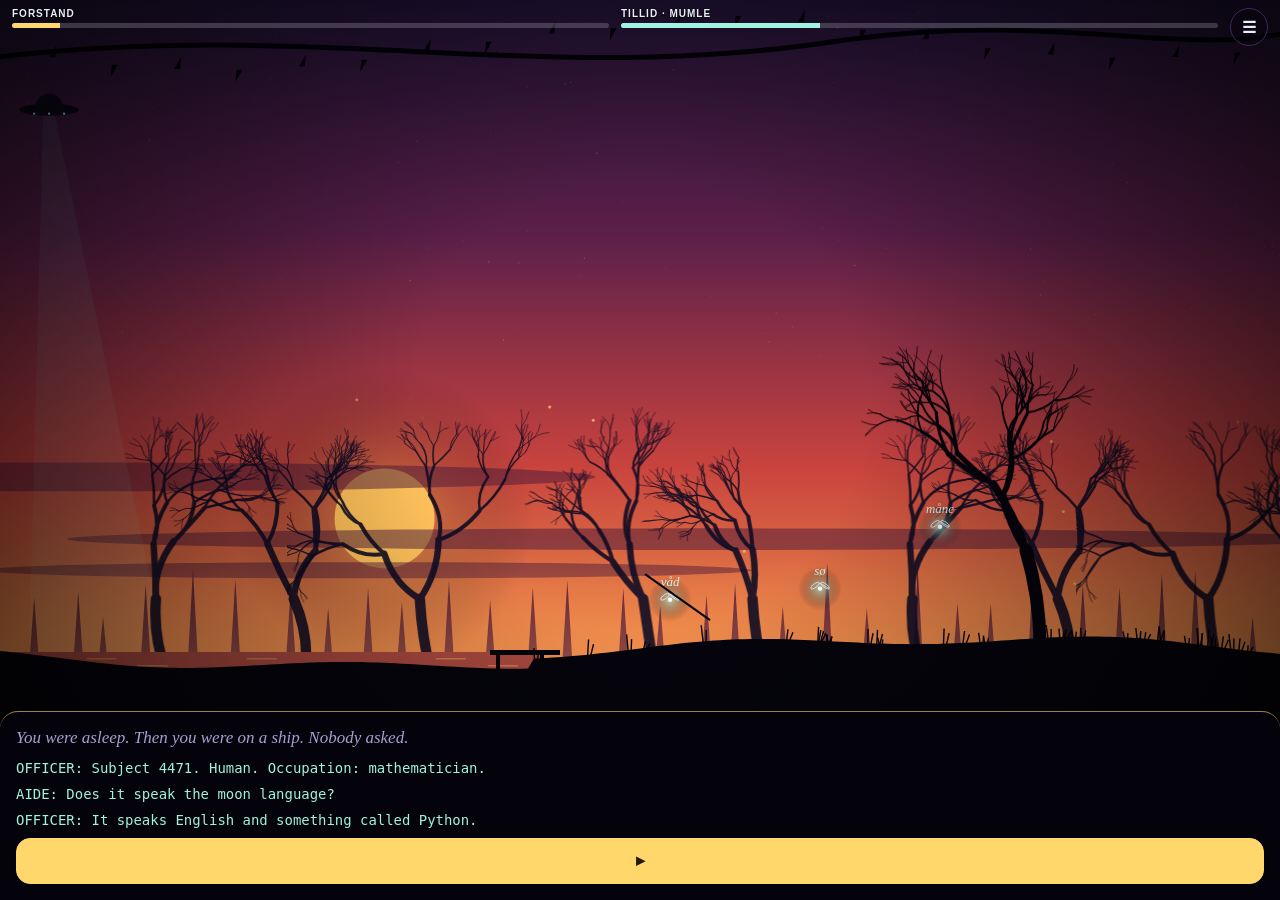
==== index.html @ 4ec9085d "Translations for every Danish word, accent-proof input, distinct music per place and mood, drier tho" ====
<!doctype html>
<html lang="en">
<head>
<meta charset="utf-8">
<meta name="viewport" content="width=device-width,initial-scale=1,viewport-fit=cover,user-scalable=no">
<meta name="theme-color" content="#05040c">
<link rel="manifest" href="manifest.webmanifest">
<link rel="icon" href="icon.svg">
<title>Dumpet på Måne Syv</title>
<style>
:root{color-scheme:dark;--ink:#e9edf8;--dim:#a79fd0;--gold:#ffd76a;--teal:#9ff3e0;--red:#ff8a8a;--black:#05040c;--panel:rgba(5,4,12,.92);--line:#3a2a5e}
*{box-sizing:border-box;-webkit-tap-highlight-color:transparent}
html,body{height:100%;margin:0;overflow:hidden;background:var(--black);color:var(--ink);font-family:Georgia,"Times New Roman",serif;font-size:17px;line-height:1.4;overscroll-behavior:none;user-select:none;-webkit-user-select:none}
canvas{position:fixed;inset:0;width:100%;height:100%;display:block;touch-action:none}
#hud{position:fixed;top:calc(8px + env(safe-area-inset-top,0px));left:12px;right:12px;display:flex;gap:12px;align-items:flex-start;font:700 10px Verdana,sans-serif;letter-spacing:.1em;text-shadow:0 1px 3px #000}
#hud>div{flex:1}#hud .bar{height:5px;background:rgba(233,237,248,.2);border-radius:3px;margin-top:4px;overflow:hidden}#hud .bar i{display:block;height:100%;transition:width .5s}
#menu{flex:none;width:38px;height:38px;min-height:0;padding:0;text-align:center;border-radius:50%;font-size:16px;background:rgba(5,4,12,.4)}
#pad{position:fixed;left:0;right:0;bottom:calc(14px + env(safe-area-inset-bottom,0px));display:flex;justify-content:space-between;padding:0 14px;pointer-events:none}
#pad button{pointer-events:auto;width:64px;height:64px;border-radius:50%;border:1.5px solid rgba(233,237,248,.3);background:rgba(5,4,12,.35);font-size:22px;text-align:center;padding:0;min-height:0}
#pad div{display:flex;gap:10px}
#act small{color:#5a4a12;text-align:center}#act{text-align:center;position:fixed;left:50%;transform:translateX(-50%);bottom:calc(96px + env(safe-area-inset-bottom,0px));background:var(--gold);color:#221a05;border:0;border-radius:22px;padding:10px 18px;font-weight:700;min-height:0;white-space:nowrap}
#mapb{position:fixed;left:50%;transform:translateX(-50%);bottom:calc(28px + env(safe-area-inset-bottom,0px));border-radius:22px;padding:8px 20px;min-height:0;background:rgba(5,4,12,.5)}
#app{position:fixed;left:0;right:0;bottom:0;max-height:62%;overflow-y:auto;background:var(--panel);border-top:1px solid rgba(255,215,106,.6);border-radius:18px 18px 0 0;padding:14px 16px calc(16px + env(safe-area-inset-bottom,0px));display:flex;flex-direction:column;gap:10px}
#app.full{max-height:100%;top:0;border-radius:0;border:0;padding-top:calc(58px + env(safe-area-inset-top,0px))}
#app>*,#mp>*{flex-shrink:0}
#mp{position:fixed;inset:0;z-index:6;overflow-y:auto;background:rgba(5,4,12,.97);padding:calc(56px + env(safe-area-inset-top,0px)) 16px calc(16px + env(safe-area-inset-bottom,0px));display:flex;flex-direction:column;gap:10px}
#hud{z-index:7}
h1{font-size:2rem;line-height:1.05;margin:0;color:var(--gold);font-weight:400}
h2{font-size:1.3rem;margin:0;font-weight:400;color:var(--gold)}
p{margin:0}
.lab{font:700 .66rem Verdana,sans-serif;letter-spacing:.14em;text-transform:uppercase;color:var(--dim)}
.dim{color:var(--dim);font-size:.86rem}
.nar{color:var(--dim);font-style:italic}
.you{font-style:italic}.you:before{content:"You think: ";color:var(--dim)}
.ali{font:.82rem ui-monospace,Menlo,monospace;color:var(--teal)}
.dk{font-size:1.25rem}.dk b{font-weight:400;color:var(--gold);font-size:.74rem;letter-spacing:.12em;text-transform:uppercase;display:block}
.mine{font-size:1.15rem;color:var(--teal)}.mine b{font-weight:400;color:var(--dim);font-size:.74rem;letter-spacing:.12em;text-transform:uppercase;display:block}
.w{border-bottom:1px dotted var(--dim)}
.fg{color:#8f95c4;border-bottom:1px dotted #8f95c4}
.ordb{min-height:0;padding:6px 10px;font-size:.8rem;color:var(--dim)}.ordl{font-size:.95rem;line-height:1.7;border:1px solid var(--line);border-radius:12px;padding:8px 12px}.ordl i{color:var(--dim);font-size:.85rem}
.row{display:flex;gap:8px;flex-wrap:wrap}.row>*{flex:1}
.opts{display:flex;flex-direction:column;gap:8px}
button{font:inherit;color:var(--ink);background:rgba(58,42,94,.45);border:1px solid var(--line);border-radius:14px;padding:10px 14px;min-height:46px;text-align:left;touch-action:manipulation}
button small{display:block;color:var(--dim);font:.76rem Verdana,sans-serif}
button.go{background:var(--gold);color:#221a05;border-color:var(--gold);font-weight:700;text-align:center}
button.ghost{background:transparent;text-align:center}
button.mini{min-height:0;padding:1px 8px;font-size:.75rem;border-radius:8px;display:inline;vertical-align:middle}
button:disabled{opacity:.4}
.chips{display:flex;flex-wrap:wrap;gap:6px;min-height:44px}
.chip{min-height:40px;padding:6px 12px;border-radius:20px;border-color:rgba(159,243,224,.5);background:rgba(159,243,224,.08);text-align:center}
.chip.new{border-color:var(--gold);box-shadow:0 0 10px rgba(255,215,106,.5)}
.slot{border:1px dashed var(--line);border-radius:14px;padding:6px;background:rgba(0,0,0,.3)}
.meter{height:10px;background:#1a1238;border-radius:5px;overflow:hidden}.meter i{display:block;height:100%;background:var(--gold)}
input[type=range]{width:100%;accent-color:#ffd76a}
input[type=text]{font:inherit;color:var(--ink);background:#120e26;border:1px solid var(--line);border-radius:12px;padding:10px;width:100%;user-select:text;-webkit-user-select:text}
#tip{position:fixed;left:50%;transform:translateX(-50%);top:calc(58px + env(safe-area-inset-top,0px));max-width:88%;padding:8px 16px;border-radius:20px;background:var(--gold);color:#221a05;font-weight:700;text-align:center;z-index:9}
.fb{border:1px solid var(--gold);border-radius:12px;padding:8px 12px;background:rgba(255,215,106,.1)}.fb b,.fb span[lang]{color:var(--gold);font-weight:400;font-size:1.15rem}
.pop{animation:pop .3s}@keyframes pop{from{opacity:.1;transform:translateY(8px)}to{opacity:1;transform:none}}
@media (prefers-reduced-motion:reduce){.pop{animation:none}}
[hidden]{display:none!important}
</style>
</head>
<body>
<canvas id="cv"></canvas>
<div id="hud"><div>FORSTAND<div class="bar"><i id="fo" style="background:var(--gold)"></i></div></div><div id="tl">TILLID<div class="bar"><i id="ti" style="background:var(--teal)"></i></div></div><button id="menu" aria-label="menu">☰</button></div>
<div id="pad"><div><button id="bl" aria-label="walk left">◀</button><button id="br" aria-label="walk right">▶</button></div><button id="bj" aria-label="jump">▲</button></div>
<button id="act" hidden></button><button id="mapb" hidden>Kort · map</button>
<div id="app" hidden></div>
<div id="mp" hidden></div>
<div id="tip" hidden></div>
<script>
"use strict";
/* ============================================================
   DUMPET PÅ MÅNE SYV — a dark fairy-tale side-scroller for
   learning Danish. Original story, characters, art and sound.
   Sections: words · state · sound · world art · talking · story.
   ============================================================ */

// ---------- WORDS: every Danish word used, with its meaning ----------
const GLOSS={"ad":"ad gangen = at a time","ad gangen":"at a time","af":"of","aften":"evening","aldrig":"never","alene":"alone","alle":"everyone / all","allerede":"already","almindelige":"common, usual","alt":"everything","altid":"always","an":"kommer an på = depends on","arbejde":"work","arbejdede":"worked","at":"to / that","bag":"behind","bageriet":"the bakery","bare":"just","barn":"child","bedre":"better","betaler":"pay","blev":"became / stayed","bliv":"stay!","blive":"become / stay","bliver":"get / become","bo":"live","boede":"lived","bogen":"the book","bor":"live(s)","brev":"letter","bro":"bridge","brobygger":"bridge-builder","brobyggeren":"the bridge-builder","brobyggerens":"the bridge-builder's","broen":"the bridge","brug":"use","brød":"bread","brødet":"the bread","butikken":"the shop","by":"town","byen":"the town","byggede":"built","bygger":"build","da":"when (one moment in the past)","dag":"day","dage":"days","dame":"lady","dammen":"the pond","dansk":"Danish","de":"they / the","dem":"them","den":"it / the / this one","dengang":"back then","der":"there / who, that","dér":"there","dertil":"(to) there","desværre":"unfortunately","det":"it / that","dig":"you (object)","din":"your / yours","dine":"your (several things)","dit":"your","du":"you","dum":"stupid","dumpet":"dumped","døren":"the door","døv":"deaf","dårligt":"badly","efter":"after / for (hør efter = listen carefully)","egen":"own","ej":"not (du gjorde ej = no you didn't)","ekkobrønden":"the echo well","eller":"or","elsker":"love(s)","en":"a / one","én":"one","én gang":"once","en hel sætning":"a whole sentence","end":"than","endnu":"yet / still (endnu en = yet another)","er":"am / are / is","et":"a / one","ét":"one","et par":"a couple of","et års tid":"about a year","falder":"fall","faldt":"fell","familie":"family","fang":"catch!","fejl":"mistake","fejlen":"the mistake","fem":"five","fik":"got","find":"find!","finde":"find","fire":"four","fisker":"fisherman","flere":"more","flyt":"move!","flytte":"move","flyttede":"moved","flyve":"fly","flyver":"fly / are flying","for":"for / too (for langsomt = too slow · for … siden = … ago)","for at":"in order to","for det meste":"mostly","for længe siden":"a long time ago","forbi":"past","fordi":"because","forgårs":"i forgårs = the day before yesterday","forkert":"wrong","forstand":"wits","forstår":"understand","fortid":"past","fra":"from","fremmed":"stranger","fremmedaften":"strangers' evening","fremmede":"strangers / the stranger","fremmedtælleren":"the stranger-counter","fremtid":"future","friske":"fresh","fru":"Mrs","frø":"frog","frøer":"frogs","frøerne":"the frogs","fuldmægtig":"head clerk","fyrre":"forty","færdig":"finished","færdigt":"finished","født":"born","før":"before","først":"first","første":"first","får":"get","gammel":"old","gammelt":"stale / old","gang":"time (én gang = once)","gange":"times (nogle gange = sometimes)","gangen":"ad gangen = at a time","gav":"gave","gav ingen mening":"made no sense","gerne":"gladly (vil gerne = would like to)","gik":"went / walked (gik i stå = stopped)","gik i stå":"stopped (of a clock)","gjorde":"did","glad":"happy (glad for at … = happy to …)","glad for at":"happy to","glade":"happy","god":"good","godaften":"good evening","gode":"good","godnat":"good night","godt":"good / well","godt nok":"good enough","grammatik":"grammar","grummes":"Grumme's","grund":"reason (på grund af = because of)","grøn":"green","gør":"do","gå":"go!","gå væk":"go away","gået":"gone","går":"walk(s) / go(es)","ha":"ha","halvandet":"one and a half","ham":"him","han":"he","hans":"his","har":"have / has","har ikke lyst til":"don't feel like","hatten":"the hat","have":"have","hedder":"am called / is called","hej":"hi","hel":"whole","hele":"whole","hele livet":"my whole life","hele tiden":"all the time","helt":"completely","hen":"over (to)","hende":"her","hente":"fetch","hentet":"fetched / collected","her":"here","herre":"gentleman","hertil":"(to) here","hils":"say hello!","himlen":"the sky","hjem":"home","hjælp":"help","hjælper":"helps","hm":"hm","hos":"with / at (someone's home)","hov":"hey!","hovedsætning":"main clause","hr":"Mr","hun":"she","hurtigere":"faster","hus":"house","hvad":"what","hvad mere":"what else","hvem":"who","hver":"every","hvis":"if","hvor":"where (hvor længe = how long)","hvor længe":"how long","hvorfor":"why","hvornår":"when","høj":"high","hør":"listen!","hør efter":"listen carefully","hør godt efter":"listen very carefully","høre":"hear","hørt":"heard","hørte":"heard","i":"in (i to uger = for two weeks)","i dag":"today","i forgårs":"the day before yesterday","i går":"yesterday","i stykker":"broken","i tirsdags":"last Tuesday","ifølge":"according to","igen":"again","ikke":"not","ikke endnu":"not yet","ikke rigtigt":"not really","ind":"in","ingen":"nobody","ja":"yes","jeg":"I","jeres":"your (you people's)","jo":"after all","job":"job","jorden":"Earth","kaffe":"coffee","kage":"cake","kan":"can","kaptajn":"Captain","kender":"know (a person or place)","kloge":"de kloge = the clever ones","klokke":"bell","klokker":"bells","klokkerne":"the bells","kok":"cook","kokken":"the cook","kold":"cold","kom":"came / come!","kommer":"come(s)","kommer an på":"depends on","kommet":"come (er kommet = has come)","kontrakt":"contract","kontrakten":"the contract","kort":"short / map","kra":"caw","kroen":"the inn","krovært":"innkeeper","kun":"only","kunne":"could / be able to","kvists":"(Mrs) Kvist's","kvæk":"ribbit","kvækker":"croak","kæreste":"girlfriend / boyfriend","købe":"buy","landede":"landed","langsomt":"slowly","lave":"make","lavede":"did","laver":"do / are doing","ledig":"vacant","ledsætning":"subordinate clause","let":"easy","lidt":"a little","lige":"just / right","lille":"little","livet":"life","lukker":"close","lygte":"lantern","lygtemændene":"the will-o'-the-wisps","lygten":"the lantern","lygterne":"the lanterns","lys":"light","lyst":"har lyst til = feel like","lyt":"listen!","lyver":"lie(s), not telling the truth","læg":"put!","længde":"length","længe":"long, a long time","lære":"learn","lærling":"apprentice","lærlingen":"the apprentice","læs":"read!","læse":"read","løgn":"lie","mad":"food","maden":"the food","magi":"magic","man":"one, you (people in general)","mand":"man / husband","mange":"many","mangler":"lack, am missing","marked":"market","matematiker":"mathematician","med":"with / by","meget":"very / a lot","men":"but","mener":"mean","mening":"sense, meaning","mere":"more","mest":"most","meste":"for det meste = mostly","midt":"in the middle","midt om natten":"in the middle of the night","mig":"me","min":"my","mine":"my (several things)","mit":"my","mod":"toward","mor":"mother","mose":"bog","mosen":"the bog","mumle":"Mumle","musik":"music","mødte":"met","mørk":"dark","mørket":"the dark","mørkt":"dark","måne":"moon","måned":"month","måneder":"months","måneds":"month's","nabobordet":"the next table","naboen":"the neighbour","nat":"night","natmarkedet":"the night market","natten":"the night","navn":"name","ned":"down","nej":"no","nogen":"someone / anyone","noget":"something / anything","nogle":"some","nogle gange":"sometimes","nok":"enough / probably","notesbog":"notebook","nu":"now","nul":"zero","nummer":"number","ny":"new","nye":"new","nyeste":"newest","næste":"next","næsten":"almost","nå":"oh!","når":"when (still to come, or every time)","og":"and","også":"also","okay":"okay","om":"in / at / about (om en måned = in a month)","om en måneds tid":"in about a month","om et års tid":"in about a year","om natten":"at night","op":"up","opslaget":"the notice","ord":"word(s)","ordbog":"dictionary","ordene":"the words","ordstilling":"word order","ordstillingen":"the word order","os":"us","over":"over, across","overtager":"takes over","par":"pair (et par = a couple of)","paragraf":"paragraph (of the rules)","pas":"pas på = watch out","pas på":"watch out","passer":"fit, add up","perfekt":"perfect","personen":"the person","plan":"plan","porten":"the gate","problemet":"the problem","prøv":"try!","prøve":"test / try","pænere":"nicer","pænt":"nicely","på":"on / at","på grund af":"because of","regn":"rain","regner":"rains","rejser":"travel(s), leave(s)","rigtige":"right","rigtigt":"right / really","ring":"ring!","ringer":"phone(s) / ring(s)","rubrik":"box (on a form)","rumskib":"spaceship","rumskibet":"the spaceship","rumvæsnerne":"the aliens","rækkefølge":"order","rådhuset":"the town hall","sagde":"said","sagt":"said","sammen":"together","savner":"miss","se":"look / see","selv":"yourself / even","selvfølgelig":"of course","seng":"bed","sengen":"the bed","sengene":"the beds","ser":"look / see (ser … ud = look, seem)","sidder":"sit / are stuck","siden":"ago (for tre år siden = three years ago)","sidst":"last","sidste":"last","sig":"say!","sige":"say","siger":"say(s)","sild":"herring","silds":"(Mrs) Sild's","sin":"his own","sit":"his own","skal":"must / shall / am going to","skete":"happened","skibet":"the ship","skinner":"shines","skov":"forest","skoven":"the forest","skranke":"counter","skriv":"write!","skrive":"write","skriver":"write","skål":"bowl / a toast","skålene":"the bowls","skåler":"toast, raise a glass","sladder":"gossip","smed":"threw","smider":"throw","små":"small","sol":"sun","solen":"the sun","som":"as / like","sov":"sleep! / slept","sov godt":"sleep well","sove":"sleep","sover":"sleep(s)","spansk":"Spanish","spille":"play","spillemanden":"the fiddler","spis":"eat!","spise":"eat","spiser":"eat(s)","spurgt":"asked","spørg":"ask!","spørge":"ask","spørger":"ask(s)","spørgsmål":"question(s)","stadig":"still","stakkels":"poor (you)","stempelbordet":"the stamp table","stemple":"stamp","stemplerne":"the stamps","sten":"stone(s)","stiller":"ask (stiller spørgsmål = asks questions)","stillingen":"the post / job","stop":"stop!","studere":"study","studerede":"studied","stykker":"pieces (gået i stykker = broken)","støvler":"boots","stå":"stand","står":"stands / it says, in writing","står op":"rises, gets up","subjekt":"subject","sukker":"sighs","sult":"hunger","sulten":"hungry","suppe":"soup","suppen":"the soup","sur":"grumpy","svar":"answer(s)","svare":"answer","svarede":"answered","svarene":"the answers","svarer":"answer","svaret":"answered","svær":"hard","syv":"seven","sælger":"sell","sæt":"sit! / put!","sætning":"sentence","sætningerne":"the sentences","sø":"lake","sød":"sweet","søen":"the lake","søster":"sister","så":"so / then / saw","tager":"take","tak":"thanks / please","tal":"number","tale":"speak","taler":"speak(s)","tallene":"the numbers","ti":"ten","tid":"time","tiden":"the time","tidspunkt":"point in time","tik":"tick","til":"to / for (én til = one more)","til sidst":"finally","tilbage":"back","tillykke":"congratulations","time":"hour","ting":"thing(s)","tirsdags":"i tirsdags = last Tuesday","tit":"often","to":"two","tog":"took","tom":"empty","torvet":"the square","tre":"three","tredive":"thirty","trold":"troll","trolden":"the troll","tror":"think, believe","træt":"tired","tæl":"count!","tælle":"count","tæller":"counter (person who counts)","tælleren":"the counter","tæt":"close","tørt":"dry","tåge":"fog","tågeby":"Fog Town","tågen":"the fog","ud":"out (ser … ud = look, seem)","uden":"without","udenfor":"outside","udlandet":"abroad","udløber":"runs out","uge":"week","uger":"weeks","uha":"yikes","underskriften":"the signature","ung":"young","uret":"the clock","urmageren":"the clockmaker","urmagerens":"the clockmaker's","urværket":"the clockwork","vagt":"guard","vagten":"the guard","var":"was","varm":"warm","varmere":"warmer","varmt":"warm","vaskede":"washed","vaskede op":"washed up","ved":"know(s) / by, near","ved ikke":"don't know","vej":"way","vejen":"the way","vejret":"the weather","vel":"right?","velbekomme":"enjoy your meal","velkommen":"welcome","ven":"friend","venner":"friends","vent":"wait!","vente":"wait","ventet":"waited","verbet":"the verb","verbum":"verb","vi":"we","vide":"know","vigtigt":"important","vil":"want (to) / will","vil gerne":"would like to","ville":"wanted (to)","virkelig":"really","væk":"away / gone","være":"be","været":"been","værsgo":"here you go","værste":"worst","våd":"wet","våde":"wet","øl":"beer","åh":"oh","år":"year(s)","års":"year's"};
const BASE="i og er du jeg min ja nej hej tak okay en et det ha kra mumle tågeby stop".split(" ");   // survival words you arrive with
const START=["hej","ja","nej","tak","jeg","du","er","okay"];
// word-lights: [x, height above ground, word]
const FAIRY=[[610,40,"våd"],[760,48,"sø"],[880,112,"måne"],[1250,118,"rumskib"],[1960,44,"mørk"],[2230,110,"lygte"],[2560,46,"skov"],[2880,46,"fremmed"],[2950,84,"hvorfor"],[3030,120,"hertil"],[3900,46,"grund"],[4100,112,"bro"],[4200,48,"trold"],[5450,46,"mose"],[5600,112,"tåge"],[5760,46,"vej"],[6300,48,"sove"],[7150,46,"marked"],[7230,112,"købe"],[7300,46,"brød"],[7360,110,"spise"],[7700,46,"se"],[8200,46,"seng"],[8300,112,"træt"],[9000,46,"sol"],[9160,46,"frø"]];
const NAMES={m:"Mumle",r:"Ravnen",t:"Trolden",l:"Lygten",k:"Mosekonen",b:"Bagerkonen",y:"Lygtemanden",i:"Kromutter",f:"Frøen",g:"Grumme",c:"Barnet"};
const VOICE={m:[1,1.05],r:[1.08,1.15],t:[.8,.6],l:[1,1],k:[.88,.9],b:[1,1.05],y:[.85,.8],i:[.97,1],f:[1.05,.85],g:[.9,.7],c:[1.05,1.25]};   // [speed, pitch] relative to the player's voice settings

// ---------- STATE ----------
const $=s=>document.querySelector(s),app=$("#app"),tip=$("#tip"),cv=$("#cv"),ctx=cv.getContext("2d");
let S={v:1,beat:0,top:0,px:540,name:"",chips:START.slice(),got:[],peek:[],used:{},fors:8,til:{m:10,r:0,t:0},lit:0,stones:0,landed:0,done:0,sound:1,tilt:0,pro:"hun",vp:.42,vr:.82,vn:"",vset:2};
try{const o=JSON.parse(localStorage.getItem("dumpet-f1")||"null");if(o&&o.v===1)S=Object.assign(S,o)}catch(e){}
if(S.vset!==2){S.vp=.42;S.vr=.82;S.vset=2}
S.til=Object.assign({m:10,r:0,t:0,k:0,b:0,y:0,i:0,f:0,g:0,c:0},S.til);
const save=()=>{try{S.px=Math.round(W.px);localStorage.setItem("dumpet-f1",JSON.stringify(S))}catch(e){}};
const esc=s=>String(s).replace(/[&<>"]/g,c=>({"&":"&amp;","<":"&lt;",">":"&gt;",'"':"&quot;"}[c]));
const DIG={"1":"en","2":"to","3":"tre","4":"fire","5":"fem","7":"syv","10":"ti","30":"tredive","40":"fyrre"};
const unacc=s=>s.replace(/[éèê]/g,"e").replace(/[áà]/g,"a").replace(/[óò]/g,"o");
// what you said, made comparable: no capitals, no punctuation, no accents (én = en), digits as words
const norm=s=>unacc(s.toLowerCase()).replace(/\d+/g,d=>DIG[d]||d).replace(/[.,!?;:"'’…()–-]/g," ").replace(/\s+/g," ").trim();
const gkey=l=>GLOSS[l]?l:GLOSS[unacc(l)]?unacc(l):"";
const knows=w=>BASE.includes(w)||S.chips.includes(w)||S.peek.includes(w)||w===S.name.toLowerCase()||(unacc(w)!==w&&knows(unacc(w)))||(w.includes(" ")&&w.split(" ").every(knows));
// Danish as you perceive it: words you haven't met are dimmed. Tap any word, or any fixed phrase, for its meaning.
const PHR=Object.keys(GLOSS).filter(k=>k.includes(" ")).sort((a,b)=>b.length-a.length);
const FOGRE=new RegExp("(?<![\\p{L}&])(?:"+PHR.map(p=>p.replace(/ /g,"\\s+")).join("|")+")(?![\\p{L}])|[\\p{L}]+","giu");
const fog=s=>esc(s).replace(FOGRE,x=>{const k=gkey(x.toLowerCase().replace(/\s+/g," "));return k?`<span class="${knows(k)?"w":"fg"}" data-w="${k}">${x}</span>`:x});
let tipT;const toast=(t,ms)=>{tip.textContent=t;tip.hidden=false;clearTimeout(tipT);tipT=setTimeout(()=>tip.hidden=true,ms||2600)};
document.addEventListener("click",e=>{audioStart();const nn=e.target.closest("[data-n]");if(nn)return toast(NAMES[nn.dataset.n]+" = "+NEN[nn.dataset.n],3200);const w=e.target.closest("[data-w]");if(w){const k=w.dataset.w;toast((k.includes(" ")?k:w.textContent)+" = "+GLOSS[k],3400);if(w.classList.contains("fg")){w.className="w";if(!S.peek.includes(k))S.peek.push(k)}return}const s=e.target.closest("[data-say]");if(s)speak(s.dataset.say,s.dataset.who)});
const daVoices=()=>{try{return speechSynthesis.getVoices().filter(x=>/^da/i.test(x.lang))}catch(e){return []}};
function speak(t,who){try{const v=VOICE[who]||[1,1],u=new SpeechSynthesisUtterance(t);u.lang="da-DK";u.rate=Math.max(.5,Math.min(1.6,S.vr*v[0]));u.pitch=Math.max(.1,Math.min(2,S.vp*v[1]));const vs=daVoices(),dv=vs.find(x=>x.name===S.vn)||vs.find(x=>/(^|[^e])male|jeppe|magnus|mand/i.test(x.name))||vs[0];if(dv)u.voice=dv;speechSynthesis.cancel();speechSynthesis.speak(u)}catch(e){}}
try{speechSynthesis.getVoices()}catch(e){}
function hear(){return new Promise(res=>{const SR=window.SpeechRecognition||window.webkitSpeechRecognition;if(!SR)return res(null);let done=false;const fin=v=>{if(!done){done=true;res(v)}};
 try{const r=new SR();r.lang="da-DK";r.maxAlternatives=4;r.onresult=e=>fin([...e.results[0]].map(a=>a.transcript));r.onerror=e=>fin(e.error==="no-speech"?[]:null);r.onend=()=>fin([]);r.start();setTimeout(()=>{try{r.stop()}catch(e){}},9000)}catch(e){fin(null)}})}
function ui(h,full){app.hidden=false;app.classList.toggle("full",!!full);app.innerHTML=h;app.scrollTop=0;$("#pad").hidden=true;
 // any Danish that sits on a button (so can't be tapped for its meaning) gets a word list underneath
 if(app.querySelector(".chip,button[lang=da],#tray")){app.insertAdjacentHTML("beforeend",`<button class="ghost ordb" id="ordb">Ord · what do these words mean?</button><p class="ordl" id="ordl" hidden></p>`);
  $("#ordb").onclick=()=>{const l=$("#ordl");if(!l.hidden){l.hidden=true;return}const seen=new Set(),out=[];app.querySelectorAll(".chip,button[lang=da]").forEach(e=>{const d=document.createElement("div");d.innerHTML=fog((e.firstChild&&e.firstChild.nodeType===3?e.firstChild.textContent:e.textContent)||"");d.querySelectorAll("[data-w]").forEach(x=>{const k=x.dataset.w;if(!seen.has(k)){seen.add(k);out.push(`<span data-w="${k}" class="w">${esc(k)}</span> <i>${esc(GLOSS[k])}</i>`)}})});l.innerHTML=out.join("<br>")||"No Danish words here.";l.hidden=false;l.scrollIntoView({block:"nearest"})}}}
function closeSheet(){app.hidden=true;app.innerHTML="";$("#pad").hidden=false;W.talk=null}
const mp=$("#mp");
function uiM(h){mp.hidden=false;mp.innerHTML=h;mp.scrollTop=0;W.L=W.R=false}
function closeM(){mp.hidden=true;mp.innerHTML=""}
const sheetOpen=()=>!app.hidden||!mp.hidden;
function grant(...ws){const fresh=ws.filter(w=>!S.chips.includes(w));S.chips.push(...fresh);W.fresh=fresh;return fresh}
function bump(f,who,t){if(f)S.fors=Math.max(0,Math.min(399,S.fors+f*.42));if(who&&t&&S.til[who]!=null)S.til[who]=Math.max(0,Math.min(30,S.til[who]+t));hud()}
function hud(){$("#fo").style.width=Math.round(S.fors%100)+"%";$("#hud").firstElementChild.firstChild.textContent="FORSTAND"+["",""," · II"," · III"," · IV"][Math.floor(S.fors/100)+1];const who=W.talk&&S.til[W.talk]!=null?W.talk:"m";$("#tl").firstChild.textContent="TILLID · "+NAMES[who].toUpperCase();$("#ti").style.width=(100*S.til[who]/30)+"%"}

// ---------- SOUND: everything is synthesised here, nothing is recorded ----------
const A={c:null};
function audioStart(){
 if(A.c||!S.sound)return;const C=window.AudioContext||window.webkitAudioContext;if(!C)return;const c=A.c=new C();
 A.out=c.createGain();A.out.gain.value=.8;A.out.connect(c.destination);
 const b=c.createBuffer(1,c.sampleRate*2,c.sampleRate),d=b.getChannelData(0);for(let i=0;i<d.length;i++)d[i]=Math.random()*2-1;
 const noise=(type,f,q)=>{const s=c.createBufferSource();s.buffer=b;s.loop=true;const fl=c.createBiquadFilter();fl.type=type;fl.frequency.value=f;fl.Q.value=q;const g=c.createGain();g.gain.value=0;s.connect(fl);fl.connect(g);g.connect(A.out);s.start();return {fl,g}};
 A.wind=noise("bandpass",500,.7);A.water=noise("lowpass",380,.4);A.rumble=noise("lowpass",75,1.2);
 A.mus=c.createGain();A.mus.gain.value=2.6;const lp=A.lp=c.createBiquadFilter();lp.type="lowpass";lp.frequency.value=1800;lp.Q.value=.4;A.mus.connect(lp);lp.connect(A.out);
 A.dg=c.createGain();A.dg.gain.value=0;A.dg.connect(lp);
 A.osc=[0,1,2].map(i=>{const o=c.createOscillator();o.type="triangle";o.frequency.value=146.8;o.detune.value=(i-1)*5;o.connect(A.dg);o.start();return o});
 A.nc=0;A.nk=0;A.no=8;A.step=0;A.next=0;
}
function tone(f,dur,vol,type,delay,slide,dest,att){if(!A.c||!S.sound)return;const c=A.c,t=c.currentTime+(delay||0),o=c.createOscillator(),g=c.createGain();o.type=type||"sine";o.frequency.setValueAtTime(f,t);if(slide)o.frequency.exponentialRampToValueAtTime(slide,t+dur);g.gain.setValueAtTime(0,t);g.gain.linearRampToValueAtTime(vol,t+(att||.02));g.gain.exponentialRampToValueAtTime(.0001,t+dur);o.connect(g);g.connect(dest||A.out);o.start(t);o.stop(t+dur+.05)}
const sfx={catch:()=>[880,1175,1568].forEach((f,i)=>tone(f,.5,.07,"sine",i*.09)),ok:()=>[392,494,587].forEach(f=>tone(f,1.2,.05,"triangle")),bad:()=>tone(120,.35,.09,"sawtooth",0,70),lamp:()=>[1568,2093,2637,3136].forEach((f,i)=>tone(f,.9,.035,"sine",i*.06)),stone:()=>{tone(55,1.4,.22,"sine",0,38);tone(82,.5,.1,"triangle")},caw:()=>{tone(640,.16,.05,"sawtooth",0,380);tone(600,.2,.05,"sawtooth",.22,340)},bell:i=>{const f=[523.3,587.3,659.3,784,880,1046.5][i%6];tone(f,1.6,.09,"triangle");tone(f*2,1,.03,"sine")},clang:()=>{tone(233,.8,.08,"square",0,180);tone(247,.8,.06,"square")},whoosh:()=>tone(900,1.6,.04,"sine",0,120)};
const _=null,semi=(f,n)=>f*Math.pow(2,n/12);
/* MUSIC. Every place and every turn of the story has its own piece: key, tempo, instrument and rhythm all change.
   key = tonic in Hz · bar = steps in a bar · ch = one chord per bar (semitones above the tonic) · mel = the tune, one entry per step
   bass: 0 1 2 = a chord note, "c" = the whole chord, short · perc: k = thump, t = tick, h = heartbeat */
const MOODS={
 dusk:{bpm:66,key:293.7,bar:8,ch:[[0,3,7],[-4,0,3],[3,7,10],[-2,2,5]],mel:[12,_,_,10,_,7,_,_, 8,_,7,_,3,_,_,_, 5,_,7,_,10,_,_,7, 5,_,2,_,0,_,_,_],mw:"sine",mv:.075,ml:1.7,bass:[0,_,2,_,1,_,2,_],bw:"triangle",bv:.06,bl:.9,dv:.03,lp:1700},
 dark:{bpm:46,key:164.8,bar:8,ch:[[0,7,12],[1,8,13]],mel:[12,_,_,_,13,_,_,_, _,_,12,_,_,_,_,_, 19,_,_,_,18,_,_,13, _,_,12,_,_,_,_,_],mw:"sine",mv:.06,ml:3,bass:[0,_,_,_,_,_,_,_],bw:"sawtooth",bv:.05,bl:3,dv:.05,lp:620},
 comic:{bpm:118,key:196,bar:8,ch:[[0,4,7],[5,9,12],[7,11,14],[0,4,7]],mel:[19,_,16,19,24,_,23,_, 21,_,17,21,26,_,24,_, 19,18,19,23,26,_,23,_, 24,_,19,_,12,_,_,_],mw:"square",mv:.05,ml:.18,bass:[0,_,"c",_,2,_,"c",_],bw:"triangle",bv:.085,bl:.18,dv:0,lp:2400},
 tense:{bpm:104,key:138.6,bar:8,ch:[[0,6,12],[1,7,13]],mel:[0,_,1,_,0,_,_,_, 0,_,1,_,3,_,1,_],mw:"sawtooth",mv:.05,ml:.3,bass:[0,_,_,0,_,_,0,_],bw:"sawtooth",bv:.07,bl:.22,perc:["k",_,_,_,"k",_,"t",_],dv:.035,lp:900},
 eerie:{bpm:56,key:246.9,bar:8,ch:[[0,4,8],[2,6,10]],mel:[22,_,20,_,18,_,_,16, _,_,18,_,14,_,_,_, 16,_,_,20,_,_,18,_, 12,_,_,_,_,_,_,_],mw:"sine",mv:.065,ml:2.4,bass:[_,_,_,_,0,_,_,_],bw:"sine",bv:.06,bl:2,dv:.04,lp:1400,vib:1},
 market:{bpm:144,key:220,bar:6,ch:[[0,3,7],[5,8,12],[-5,-1,2],[0,3,7]],mel:[12,_,11,12,15,_, 14,_,12,14,17,_, 16,_,14,16,11,_, 12,_,_,_,_,_],mw:"sawtooth",mv:.06,ml:.34,bass:[0,_,"c",_,"c",_],bw:"triangle",bv:.08,bl:.2,dv:0,lp:1900},
 dawn:{bpm:96,key:261.6,bar:8,ch:[[0,4,7],[5,9,12],[-3,0,4],[7,11,14]],mel:[12,16,19,24,19,16,21,_, 17,21,24,29,24,21,19,_, 9,12,16,21,16,12,19,_, 19,23,26,31,26,23,19,_],mw:"sine",mv:.05,ml:.7,bass:[0,_,_,_,2,_,_,_],bw:"triangle",bv:.05,bl:.8,dv:.02,lp:3200},
 warm:{bpm:88,key:174.6,bar:8,ch:[[0,4,7],[5,9,12],[7,11,14],[0,4,7]],mel:[16,_,17,19,_,21,19,_, 17,_,21,24,_,22,21,_, 19,_,23,26,_,24,23,_, 24,_,21,19,16,_,12,_],mw:"triangle",mv:.07,ml:.55,bass:[0,_,2,_,1,_,2,_],bw:"triangle",bv:.07,bl:.35,dv:.02,lp:2000},
 sad:{bpm:50,key:220,bar:8,ch:[[0,3,7],[-4,0,3],[5,8,12],[-5,-1,2]],mel:[12,_,_,_,10,_,8,_, 8,_,_,_,_,_,7,_, 5,_,_,8,_,_,7,_, 2,_,_,_,-1,_,_,_],mw:"sine",mv:.08,ml:2.6,bass:[0,_,_,_,2,_,_,_],bw:"sine",bv:.06,bl:2,dv:.04,lp:1100},
 mystery:{bpm:60,key:293.7,bar:8,ch:[[0,3,6],[1,4,7]],mel:[12,_,15,_,18,_,21,_, 24,_,21,_,18,_,15,_, 13,_,16,_,19,_,22,_, 25,_,22,_,19,_,16,_],mw:"sine",mv:.05,ml:.9,bass:[0,_,_,_,_,_,_,_],bw:"triangle",bv:.05,bl:1.5,perc:["t",_,_,_,"T",_,_,_],dv:.02,lp:2600},
 dread:{bpm:48,key:155.6,bar:8,ch:[[0,6,13],[0,6,12]],mel:[12,_,_,_,_,_,_,_, 11,_,_,_,_,_,_,_],mw:"sawtooth",mv:.05,ml:4,att:1.2,bass:[_,_,_,_,_,_,_,_],perc:["h",_,_,_,_,_,_,_],dv:.06,lp:520},
 alien:{bpm:152,key:311.1,bar:8,ch:[[0,1,7],[0,5,7]],mel:[0,7,14,7,12,19,14,7, 0,7,14,21,19,14,12,7],mw:"square",mv:.022,ml:.09,bass:[0,_,_,_,_,_,_,_],bw:"sine",bv:.05,bl:1.2,perc:[_,_,"t",_,_,_,"t","t"],dv:.03,lp:4200}};
const DMOOD={raad:"comic",torv:"warm",ur:"mystery",kro:"sad",port:"sad",bag:"warm"};
// a scene may set its own mood; when nobody is talking the place decides
const mood=m=>{W.mood=m;W.ms=1};
function zoneMood(){const x=W.px;if(x>19000)return DMOOD[curDist().id];if(!S.landed)return "alien";
 if(x<1850)return "dusk";if(x<3850)return S.lit>=3?"dusk":"dark";if(x>4150&&x<4700&&W.trollUp>.3)return "tense";if(x<5350)return "dusk";if(x<7000)return "eerie";
 if(x<8800)return S.dawn?"dawn":"market";if(x<10380)return "dawn";if(x<10950)return S.gate?"warm":"tense";return S.ch1&&S.eve!==2?"sad":"warm"}
function audioTick(t){
 if(!A.c)return;const M=MOODS[W.mood]||MOODS.dusk;const now=A.c.currentTime,set=(p,v)=>p.setTargetAtTime(S.sound?v:0,now,.6),px=W.px;
 const forest=px>1850&&px<3800,lake=Math.max(0,1-Math.abs(px-420)/700),rav=Math.max(0,1-Math.abs(px-4510)/500),ind=W.room?.3:1;
 set(A.wind.g.gain,ind*((forest?.022:.04)+.02*Math.sin(t*.4)));A.wind.fl.frequency.setTargetAtTime(420+260*Math.sin(t*.23)+120*Math.sin(t*.61),now,.5);
 set(A.water.g.gain,ind*(.09*lake+.06*rav));set(A.rumble.g.gain,.3*W.trollUp);set(A.dg.gain,M.dv*1.6);A.lp.frequency.setTargetAtTime(M.lp,now,.4);
 // the sequencer runs on the audio clock, a little ahead of the picture
 if(A.lm!==W.mood){A.lm=W.mood;A.step=0;A.next=now+.12}
 if(A.next<now-.3)A.next=now+.05;
 const sd=60/M.bpm/2;
 while(S.sound&&A.next<now+.14){const i=A.step++,d=Math.max(0,A.next-now),bi=Math.floor(i/M.bar),ch=M.ch[bi%M.ch.length],k=i%M.bar,pass=Math.floor(i/M.mel.length);
  if(k===0)A.osc.forEach((o,j)=>o.frequency.setTargetAtTime(semi(M.key/2,ch[j]),now+d,.25));
  const m=M.mel[i%M.mel.length];if(m!=null)tone(semi(M.key,m)*(M.vib&&pass%2?.5:1),M.ml,M.mv,M.mw,d,0,A.mus,M.att);
  const b=M.bass[k];if(b==="c"){tone(semi(M.key,ch[1]),M.bl,M.bv*.55,M.bw,d,0,A.mus);tone(semi(M.key,ch[2]),M.bl,M.bv*.55,M.bw,d,0,A.mus)}else if(b!=null)tone(semi(M.key/2,ch[b]),M.bl,M.bv,M.bw,d,0,A.mus);
  const p=M.perc&&M.perc[k];if(p==="k"){tone(170,.2,.16,"triangle",d,60)}else if(p==="t"||p==="T"){tone(p==="t"?2100:1500,.035,.03,"square",d)}else if(p==="h"){tone(150,.22,.2,"triangle",d,55);tone(130,.2,.14,"triangle",d+.28,50)}
  A.next+=sd}
 if(forest&&t>A.nk){A.nk=t+.28+Math.random()*.5;if(Math.random()<.6)tone(4100+Math.random()*500,.05,.008,"sine")}
 if(forest&&t>A.no){A.no=t+11+Math.random()*10;tone(370,.5,.03,"sine");tone(311,.7,.03,"sine",.6)}
 if(t>A.nc&&Math.abs(px-3080)<420){A.nc=t+7+Math.random()*8;sfx.caw()}
 if(t>(A.nx||0)){A.nx=t+.5+Math.random()*1.6;
  if(px>5350&&px<7000)tone(80+Math.random()*40,.16,.035,"sine",0,170);                                   // bog bubbles
  else if(px>8800&&px<10950){if(Math.random()<.6){const f=2300+Math.random()*900;tone(f,.07,.02,"sine",0,f*1.3);tone(f*1.1,.07,.02,"sine",.11,f*1.4)}   // dawn birds
   if(px>9200&&px<9950&&Math.random()<.5)tone(170,.12,.03,"square",0,120)}                                  // frogs
  else if(px>=10950&&Math.random()<.3)tone(196,.6,.015,"triangle")}
}

// ---------- WORLD ----------
const W={px:S.px,py:0,vy:0,dir:1,walk:0,cam:0,t:0,L:false,R:false,base:.72,talk:null,busy:false,drop:0,dropT:0,bub:null,mood:"dusk",trollUp:0,spark:[],pulse:{},len:11760,lastHint:0,fresh:[],bell:null,fogK:1,dawnK:0};
let VW=360,VH=640,DPR=1;
function resize(){DPR=Math.min(2,window.devicePixelRatio||1);VW=innerWidth;VH=innerHeight;cv.width=VW*DPR;cv.height=VH*DPR;ctx.setTransform(DPR,0,0,DPR,0,0);W.dk=null}
addEventListener("resize",resize);resize();
let seed=11;const sr=()=>(seed=(seed*16807)%2147483647)/2147483647;
// pre-drawn gnarled trees
function makeTree(sd,col,sc){const c=document.createElement("canvas");c.width=360*sc;c.height=420*sc;const x=c.getContext("2d");let s=sd;const r=()=>(s=(s*16807)%2147483647)/2147483647;
 (function tr(a,b,len,ang,w,d){if(d===0||len<4)return;const bend=(r()-.5)*.9,ex=a+Math.cos(ang)*len,ey=b+Math.sin(ang)*len;x.strokeStyle=col;x.lineWidth=w;x.lineCap="round";x.beginPath();x.moveTo(a,b);x.quadraticCurveTo(a+Math.cos(ang+bend)*len*.5,b+Math.sin(ang+bend)*len*.5,ex,ey);x.stroke();const n=d>4?2:2+(r()>.6?1:0);for(let i=0;i<n;i++)tr(ex,ey,len*(.62+r()*.2),ang+(r()-.5)*1.5,w*.62,d-1)})(180*sc,420*sc,95*sc,-1.57+(r()-.5)*.3,13*sc,7);return c}
const TMID=[3,17,29,41,57].map(s=>makeTree(s,"#0f0d24",.8)),TNEAR=[5,13,23,77,91].map(s=>makeTree(s,"#05040c",1)),TFG=[7,19].map(s=>makeTree(s,"#020208",1.5));
const MIDT=Array.from({length:60},(_,i)=>({x:i*150+sr()*90,k:i%5}));
const NEART=[];for(let x=1820;x<3850;x+=150+sr()*90)NEART.push({x,k:Math.floor(sr()*5)});[980,1500,3990,4960].forEach((x,i)=>NEART.push({x,k:i}));for(let x=5420;x<6950;x+=230+sr()*120)NEART.push({x,k:Math.floor(sr()*5)});[8880,9120,9980,10220,10420].forEach((x,i)=>NEART.push({x,k:i}));
const FGT=Array.from({length:20},(_,i)=>({x:500+i*900+sr()*300,k:i%2}));
const FIRS=Array.from({length:150},(_,i)=>({x:i*42+sr()*20,h:30+sr()*60}));
const TUFT=Array.from({length:520},()=>({x:470+sr()*10000,h:5+sr()*12}));
const SHROOM=Array.from({length:26},()=>({x:1850+sr()*2000,s:.7+sr()*.9,c:sr()>.5?"232,120,220":"159,243,224"}));
const FLY=Array.from({length:90},()=>({x:sr()*11700,y:40+sr()*220,p:sr()*6}));
const STARS=Array.from({length:110},()=>({x:sr(),y:sr()*.5,a:.2+sr()*.7}));
const LAMPS=[2080,2400,2720];
const INNX=11480,BOARDX=11590;
const POND=[9350,9870],STALLS=[[7420,"b"],[7920,"y"],[8420,"i"]];
const inPond=x=>x>POND[0]&&x<POND[1];
const HOUSES=Array.from({length:9},(_,i)=>({x:10960+i*95+sr()*20,w:70+sr()*30,h:90+sr()*80}));
const RAV=[4390,4640];   // the ravine under the bridge
const inRav=x=>x>RAV[0]&&x<RAV[1];
const flat=x=>inPond(x)||x>10500;
const ground=x=>inRav(x)?170:flat(x)?0:(x<470?10:0)+9*Math.sin(x/190)+5*Math.sin(x/61);
const walkY=x=>inRav(x)?0:ground(x);
// three lights: dusk at the lake, night in the forest, moonlit ravine
const PAL=[{at:0,sky:[[27,16,48],[91,31,74],[200,67,62],[246,160,74]],far:[74,24,56],mist:[255,150,90],water:[168,72,63],orb:[.3,.80,50,255,193,90],stars:.3},
 {at:2100,sky:[[3,3,10],[10,12,30],[20,30,48],[30,60,62]],far:[12,16,34],mist:[90,150,140],water:[30,60,70],orb:[.7,.2,22,214,226,255],stars:.9},
 {at:4300,sky:[[5,4,15],[26,18,56],[58,42,94],[79,122,120]],far:[29,24,56],mist:[140,200,190],water:[47,90,102],orb:[.38,.42,70,233,237,248],stars:1},
 {at:5800,sky:[[2,6,8],[6,22,24],[14,44,40],[40,80,60]],far:[8,26,26],mist:[120,200,150],water:[20,50,44],orb:[.75,.18,18,200,255,220],stars:.5},
 {at:7400,sky:[[10,6,24],[36,18,60],[80,36,84],[150,80,90]],far:[34,18,52],mist:[255,190,120],water:[60,40,70],orb:[.2,.25,26,255,230,200],stars:.8},
 {at:9100,sky:[[43,42,85],[138,95,143],[240,161,132],[255,225,176]],far:[122,92,128],mist:[255,214,190],water:[201,143,138],orb:[.7,.86,40,255,240,200],stars:.1},
 {at:11100,sky:[[127,151,163],[169,188,192],[207,218,211],[230,236,224]],far:[143,163,168],mist:[235,242,232],water:[159,184,186],orb:[.55,.25,26,248,250,242],stars:0}];
const mix=(a,b,k)=>Array.isArray(a)?a.map((v,i)=>mix(v,b[i],k)):a+(b-a)*k;
function palette(x){let i=0;while(i<PAL.length-2&&x>PAL[i+1].at)i++;const a=PAL[i],b=PAL[i+1],k=Math.max(0,Math.min(1,(x-(b.at-500))/500));const o={};for(const key of ["sky","far","mist","water","orb","stars"])o[key]=mix(a[key],b[key],k);return o}
const rgb=(c,a)=>`rgba(${c[0]|0},${c[1]|0},${c[2]|0},${a==null?1:a})`;
const BLK="#05040c";
function glow(x,y,r,col,a,c){c=c||ctx;const g=c.createRadialGradient(x,y,0,x,y,r);g.addColorStop(0,col);g.addColorStop(1,"rgba(0,0,0,0)");c.globalAlpha=a==null?1:a;c.fillStyle=g;c.beginPath();c.arc(x,y,r,0,7);c.fill();c.globalAlpha=1}
function eyes(x,y,gap,col,r){ctx.fillStyle=col;ctx.beginPath();ctx.arc(x-gap,y,r||2,0,7);ctx.arc(x+gap,y,r||2,0,7);ctx.fill();glow(x,y,12,col,.35)}
function drawHero(x,y,t){
 ctx.save();ctx.translate(x,y);ctx.scale(W.dir,1);const mv=W.walk>.1,ph=t*11,bob=mv?Math.abs(Math.sin(ph))*2.2:Math.sin(t*2)*.8,air=W.py>2;
 glow(19,-84-bob,S.lamp?86:48,"rgba(255,215,106,.9)",.55+.12*Math.sin(t*5));ctx.fillStyle=BLK;ctx.strokeStyle=BLK;ctx.lineCap="round";ctx.lineWidth=5;
 const sw=air?9:mv?Math.sin(ph)*9:2;ctx.beginPath();ctx.moveTo(-2,-22);ctx.lineTo(-2+sw,0);ctx.moveTo(3,-22);ctx.lineTo(3-sw,0);ctx.stroke();
 const sway=Math.sin(t*3)*2+(mv?-4:0);
 ctx.beginPath();ctx.moveTo(-13+sway,-6);ctx.quadraticCurveTo(-16,-40-bob,-8,-56-bob);ctx.quadraticCurveTo(-2,-78-bob,4,-74-bob);ctx.quadraticCurveTo(12,-70-bob,10,-56-bob);ctx.quadraticCurveTo(18,-30,14,-8);ctx.closePath();ctx.fill();
 ctx.beginPath();ctx.moveTo(-9,-60-bob);ctx.quadraticCurveTo(-22+sway,-40,-24+sway*1.5,-10);ctx.lineTo(-10,-14);ctx.closePath();ctx.fill();
 ctx.lineWidth=3;ctx.beginPath();ctx.moveTo(19,0);ctx.lineTo(19,-76-bob);ctx.moveTo(8,-48-bob);ctx.lineTo(19,-42-bob);ctx.stroke();
 ctx.fillStyle="#ffd76a";ctx.beginPath();ctx.moveTo(19,-94-bob);ctx.lineTo(25,-84-bob);ctx.lineTo(19,-74-bob);ctx.lineTo(13,-84-bob);ctx.closePath();ctx.fill();ctx.restore();
}
function drawMumle(x,y,t,hop){const b=hop?Math.abs(Math.sin(t*9))*7:Math.sin(t*2.4)*1.5;ctx.fillStyle=BLK;ctx.beginPath();ctx.arc(x,y-13-b,14,0,7);ctx.fill();ctx.beginPath();ctx.moveTo(x-2,y-50-b);ctx.quadraticCurveTo(x+10,y-40-b,x+12,y-23-b);ctx.lineTo(x-12,y-23-b);ctx.closePath();ctx.fill();eyes(x,y-16-b,5,"#9ff3e0",2.2)}
function drawRaven(x,y,t){const look=Math.sin(t*.7)>0?1:-1,fl=W.talk==="r"?Math.sin(t*14)*5:0;ctx.fillStyle=BLK;ctx.beginPath();ctx.ellipse(x,y-8,11,7,-.3*look,0,7);ctx.fill();ctx.beginPath();ctx.arc(x+8*look,y-15,5,0,7);ctx.fill();ctx.beginPath();ctx.moveTo(x+12*look,y-16);ctx.lineTo(x+21*look,y-14);ctx.lineTo(x+12*look,y-12);ctx.fill();ctx.beginPath();ctx.moveTo(x-8*look,y-8);ctx.lineTo(x-22*look,y-2-fl);ctx.lineTo(x-6*look,y-3);ctx.fill();ctx.fillStyle="#e9edf8";ctx.fillRect(x+8*look,y-16,1.6,1.6)}
function drawTroll(x,y,t,up){if(up<=.01)return;const yy=y+150*(1-up),b=Math.sin(t*1.2)*2;ctx.fillStyle="#020208";ctx.beginPath();ctx.moveTo(x-70,yy+60);ctx.quadraticCurveTo(x-80,yy-70-b,x-20,yy-110-b);ctx.quadraticCurveTo(x+30,yy-126-b,x+62,yy-70-b);ctx.quadraticCurveTo(x+84,yy-10,x+70,yy+60);ctx.fill();
 for(let i=0;i<6;i++){ctx.beginPath();ctx.moveTo(x-60+i*18,yy-84-b-Math.sin(i)*8);ctx.lineTo(x-52+i*18,yy-112-b-(i%2)*10);ctx.lineTo(x-44+i*18,yy-86-b);ctx.fill()}
 ctx.beginPath();ctx.moveTo(x-6,yy-64-b);ctx.quadraticCurveTo(x-28,yy-40-b,x-4,yy-34-b);ctx.fill();
 ctx.fillStyle="#ffb347";ctx.beginPath();ctx.arc(x-24,yy-72-b,3.4,0,7);ctx.arc(x+14,yy-72-b,3.4,0,7);ctx.fill();glow(x-5,yy-72-b,36,"rgba(255,150,60,.9)",.45)}

function frame(ts){
 const t=ts/1000,dt=Math.min(.05,t-W.t||0);W.t=t;const open=sheetOpen();
 // ----- movement
 if(!open&&!W.drop&&S.landed){const v=(W.R?1:0)-(W.L?1:0)+(W.tiltV||0);if(Math.abs(v)>.2){W.dir=v>0?1:-1;W.px+=Math.sign(v)*150*dt;W.walk=1}else W.walk=0;
  if(W.py>0||W.vy){W.vy-=900*dt;W.py+=W.vy*dt;if(W.py<=0){W.py=0;W.vy=0}}
  const inC2=W.px>19000,b=inC2?null:BEATS[S.beat];if(inC2){const d=curDist();W.px=Math.max(d.x+60,Math.min(d.x+700,W.px))}else{const maxX=W.bell?W.bell.max:b?b.x:W.len-140;W.px=Math.max(500,Math.min(maxX,W.px))}
  if(W.bell&&W.py>45&&t>W.bell.cool)W.bell.xs.forEach((bx,i)=>{if(Math.abs(W.px-bx)<26&&!W.bell.rung.includes(i))ring(i,t)});
  for(const f of FAIRY){if(S.got.includes(f[2]))continue;if(Math.abs(W.px-f[0])<28&&Math.abs((W.py+45)-f[1])<42){S.got.push(f[2]);grant(f[2]);W.pulse[f[2]]=t;for(let i=0;i<14;i++)W.spark.push({x:f[0],y:f[1],vx:(Math.random()-.5)*120,vy:60+Math.random()*120,t});sfx.catch();bump(2);save();toast("✦ "+f[2]+" = "+GLOSS[f[2]],3000);const wd=f[2];setTimeout(()=>speak(wd),350)}}
  if(b&&!W.busy&&!W.bell&&W.px>=b.x-4){const miss=(b.need||[]).filter(w=>!S.got.includes(w));
   if(miss.length){if(t-W.lastHint>6){W.lastHint=t;bark("Fang ordene først!");toast(`Catch the word-light${miss.length>1?"s":""} first: ${miss.length} still flying behind you`,3200)}}
   else{W.busy=true;W.L=W.R=false;b.run().then(()=>{S.beat++;S.top=Math.max(S.top,S.beat);W.busy=false;closeSheet();save();hud()})}}
 }else W.walk=0;
 c2buttons(open,t);
 if(W.drop){W.dropT+=dt;if(W.dropT>2.6){W.drop=0;W.px=540;S.landed=1;save()}}
 const wantTroll=(S.beat>=TROLL_BEAT&&S.beat<TROLL_BEAT+2&&W.px>4150)?1:0;W.trollUp+=(wantTroll-W.trollUp)*Math.min(1,dt*1.5);
 if(!W.busy&&S.landed)W.ms=0;if(!W.ms)W.mood=zoneMood();
 audioTick(t);
 // ----- camera
 const tb=!app.hidden&&!app.classList.contains("full")?Math.max(.3,Math.min(.72,app.getBoundingClientRect().top/VH-.015)):.72;W.base+=(tb-W.base)*Math.min(1,dt*6);
 const focus=W.talk==="t"?(W.px+4515)/2:W.px+W.dir*40;W.cam+=(focus-VW/2-W.cam)*Math.min(1,dt*4);
 const cam=W.cam+(W.shake&&t-W.shake<.4?Math.sin(t*90)*5*(1-(t-W.shake)/.4):0),GY=VH*W.base,gy=x=>GY+ground(x),sx=x=>x-cam,P=W.px>19000?c2pal():palette(W.px);
 if(W.room){drawRoom(W.room,t,GY);requestAnimationFrame(frame);return}
 // ----- sky, stars, sun or moon
 const sky=ctx.createLinearGradient(0,0,0,GY+50);P.sky.forEach((c,i)=>sky.addColorStop(i/3,rgb(c)));ctx.fillStyle=sky;ctx.fillRect(0,0,VW,VH);
 ctx.fillStyle="#e8e0ff";for(const s of STARS){ctx.globalAlpha=s.a*P.stars*(.7+.3*Math.sin(t*2+s.x*90));ctx.fillRect(s.x*VW,s.y*GY*1.3,1.2,1.2)}ctx.globalAlpha=1;
 const ox=VW*P.orb[0]-cam*.01,oy=GY*P.orb[1],oc=[P.orb[3],P.orb[4],P.orb[5]],pm=W.pulse["måne"]&&t-W.pulse["måne"]<2?1.5:1;
 glow(ox,oy,P.orb[2]*3*pm,rgb(oc,.5));ctx.fillStyle=rgb(oc);ctx.beginPath();ctx.arc(ox,oy,P.orb[2],0,7);ctx.fill();
 ctx.fillStyle=rgb(P.far,.5);for(const m of [[.2,.92,.4,.016],[.7,1.04,.5,.012],[.45,1.1,.3,.009]]){ctx.beginPath();ctx.ellipse(ox+(m[0]-.45)*VW+Math.sin(t*.05+m[0]*9)*20,oy*m[1],VW*m[2],VH*m[3],0,0,7);ctx.fill()}
 // the ship
 const shx=((t*18+260)%(VW+500))-250,shy=GY*.16+Math.sin(t*.7)*6;ctx.fillStyle="#0a0818";ctx.beginPath();ctx.ellipse(shx,shy,30,6,0,0,7);ctx.fill();ctx.beginPath();ctx.arc(shx,shy-2,14,Math.PI,0);ctx.fill();ctx.fillStyle="#9ff3e0";for(const d of[-15,0,15])ctx.fillRect(shx+d-1,shy+3,2,2);
 ctx.globalAlpha=.07;ctx.fillStyle="#9ff3e0";ctx.beginPath();ctx.moveTo(shx-6,shy+6);ctx.lineTo(shx+6,shy+6);ctx.lineTo(shx+70+Math.sin(t)*60,GY+20);ctx.lineTo(shx-70+Math.sin(t)*60,GY+20);ctx.fill();ctx.globalAlpha=1;
 if(W.pulse["rumskib"]&&t-W.pulse["rumskib"]<2.5)glow(shx,shy,60,"rgba(159,243,224,.9)",.6);
 // Tågeby on its crag, far away
 {const x=4700-cam*.2-600+VW*.2;if(x>-300&&x<VW+200){ctx.fillStyle=rgb(P.far);ctx.beginPath();ctx.moveTo(x-60,GY+30);ctx.lineTo(x-30,GY-70);ctx.lineTo(x+10,GY-92);ctx.lineTo(x+110,GY-96);ctx.lineTo(x+170,GY-60);ctx.lineTo(x+210,GY+30);ctx.fill();
   for(const tw of [[0,-90,10,38],[20,-94,14,62],[46,-96,9,44],[66,-96,16,80],[94,-94,10,48],[112,-84,8,30]]){ctx.fillRect(x+tw[0],GY+tw[1]-tw[3],tw[2],tw[3]);ctx.beginPath();ctx.moveTo(x+tw[0]-3,GY+tw[1]-tw[3]);ctx.lineTo(x+tw[0]+tw[2]/2,GY+tw[1]-tw[3]-tw[2]*1.9);ctx.lineTo(x+tw[0]+tw[2]+3,GY+tw[1]-tw[3]);ctx.fill()}
   ctx.fillStyle="#ffcf7a";for(const w of [[24,-140],[28,-124],[72,-160],[76,-140],[70,-126],[97,-128],[4,-112],[50,-128]]){ctx.globalAlpha=.6+.4*Math.sin(t*1.5+w[0]);ctx.fillRect(x+w[0],GY+w[1],2,3)}ctx.globalAlpha=1}}
 // far firs, mist, mid trees
 ctx.fillStyle=rgb(P.far,.9);for(const f of FIRS){const x=f.x-cam*.25-80;if(x<-10||x>VW+10)continue;ctx.beginPath();ctx.moveTo(x-6,GY+30);ctx.lineTo(x,GY-f.h);ctx.lineTo(x+6,GY+30);ctx.fill()}
 const mg=ctx.createLinearGradient(0,GY-90,0,GY+30);mg.addColorStop(0,rgb(P.mist,0));mg.addColorStop(1,rgb(P.mist,.4));ctx.fillStyle=mg;ctx.fillRect(0,GY-90,VW,120);
 ctx.globalAlpha=.9;for(const m of MIDT){const x=m.x-cam*.55-200,im=TMID[m.k];if(x<-300||x>VW+20)continue;ctx.drawImage(im,x,GY+26-im.height)}ctx.globalAlpha=1;
 // lake, with the light's reflection
 {const x2=sx(482);if(x2>0){ctx.fillStyle=rgb(P.water);ctx.fillRect(sx(-400),GY+4,x2-sx(-400),80);ctx.globalAlpha=W.pulse["sø"]&&t-W.pulse["sø"]<2.5?1:.4;ctx.fillStyle=rgb(oc);for(let i=0;i<8;i++){const wx=sx(20+i*58)+Math.sin(t+i)*8;ctx.fillRect(wx,GY+10+i%3*7,30,1.5)}ctx.globalAlpha=1;
   const jx=sx(430);ctx.fillStyle=BLK;ctx.fillRect(jx,GY+2,70,5);ctx.fillRect(jx+6,GY+2,4,26);ctx.fillRect(jx+50,GY+2,4,26)}}
 // ravine mist and water far below
 {const x1=sx(RAV[0]),x2=sx(RAV[1]);if(x2>0&&x1<VW){ctx.fillStyle=rgb(P.water);ctx.fillRect(x1,GY+150,x2-x1,60);const rg=ctx.createLinearGradient(0,GY+20,0,GY+160);rg.addColorStop(0,rgb(P.mist,0));rg.addColorStop(1,rgb(P.mist,.5));ctx.fillStyle=rg;ctx.fillRect(x1,GY+20,x2-x1,140)}}
 drawTroll(sx(4515),GY+56,t,W.trollUp);
 // near trees (in the world)
 for(const n of NEART){const im=TNEAR[n.k],x=sx(n.x)-im.width/2;if(x<-380||x>VW+20)continue;ctx.drawImage(im,x,gy(n.x)+6-im.height)}
 // standing stone with its word, and the raven
 {const x=sx(2950);if(x>-80&&x<VW+80){const y=gy(2950);ctx.fillStyle="#0b0a1c";ctx.beginPath();ctx.moveTo(x-22,y+4);ctx.lineTo(x-16,y-92);ctx.quadraticCurveTo(x,y-110,x+14,y-92);ctx.lineTo(x+22,y+4);ctx.fill();ctx.save();ctx.translate(x,y-40);ctx.rotate(-Math.PI/2);ctx.font="italic 15px Georgia";ctx.textAlign="center";ctx.shadowColor="#9ff3e0";ctx.shadowBlur=10;ctx.fillStyle="#9ff3e0";ctx.fillText("hvorfor",0,5);ctx.restore();drawRaven(x-2,y-104,t)}}
 // bridge stones rise as you earn them
 for(let i=0;i<3;i++){const bx=RAV[0]+(RAV[1]-RAV[0])*(i+.5)/3,w=(RAV[1]-RAV[0])/3+2;W["st"+i]=(W["st"+i]||0)+((S.stones>i?1:0)-(W["st"+i]||0))*Math.min(1,dt*1.6);const up=W["st"+i];if(up<.01)continue;const y=GY+170*(1-up);ctx.fillStyle="#090716";ctx.fillRect(sx(bx)-w/2,y,w,26);ctx.beginPath();ctx.moveTo(sx(bx)-w/2,y+26);ctx.lineTo(sx(bx),y+60+i%2*10);ctx.lineTo(sx(bx)+w/2,y+26);ctx.fill();ctx.fillRect(sx(bx)-w/2+4,y-7,10,8);ctx.fillRect(sx(bx)+w/2-14,y-7,10,8)}
 // ----- parts two and three: bog, market, pond, gate, town
 W.fogK+=((S.fogClear?0:1)-W.fogK)*Math.min(1,dt*.7);W.dawnK+=((S.dawn?1:0)-W.dawnK)*Math.min(1,dt*.5);
 {const x=sx(6000);if(x>-120&&x<VW+120){const y=gy(6000),b2=Math.sin(t*1.5)*2;ctx.fillStyle=BLK;ctx.beginPath();ctx.ellipse(x+34,y-14,24,18,0,0,7);ctx.fill();ctx.fillRect(x+12,y-34,44,6);
   ctx.beginPath();ctx.moveTo(x-30,y+2);ctx.quadraticCurveTo(x-34,y-60-b2,x-8,y-74-b2);ctx.quadraticCurveTo(x+12,y-70-b2,x+6,y-50);ctx.quadraticCurveTo(x+16,y-20,x+8,y+2);ctx.fill();ctx.beginPath();ctx.moveTo(x+2,y-62-b2);ctx.lineTo(x+22,y-54-b2);ctx.lineTo(x+4,y-52-b2);ctx.fill();
   ctx.strokeStyle=BLK;ctx.lineWidth=3;ctx.beginPath();ctx.moveTo(x,y-44);ctx.lineTo(x+34+Math.sin(t*2)*8,y-40);ctx.stroke();eyes(x-2,y-62-b2,4,"#b6ffb0",1.8);
   for(let i=0;i<5;i++){const a=(t*.4+i*.2)%1;ctx.globalAlpha=(1-a)*.4;ctx.fillStyle=rgb(P.mist);ctx.beginPath();ctx.arc(x+34+Math.sin(i*3+t)*12,y-36-a*90,8+a*22,0,7);ctx.fill()}ctx.globalAlpha=1}}
 if(S.beat<=13)for(let i=0;i<3;i++){const x=sx(6470+i*60);if(x<-40||x>VW+40)continue;const y=gy(6500)-70+Math.sin(t*1.7+i*2)*16,c=["159,243,224","190,160,255","255,170,210"][i];glow(x,y,30,`rgba(${c},.9)`,.8);ctx.fillStyle="#fff";ctx.beginPath();ctx.arc(x,y,3,0,7);ctx.fill()}
 // the night market: stalls under giant mushrooms. At first light it turns out to be made of fog.
 if(W.dawnK<.98){ctx.globalAlpha=1-W.dawnK;for(const [stx,who] of STALLS){const x=sx(stx)+60;if(x<-200||x>VW+200)continue;const y=gy(stx);ctx.fillStyle=BLK;ctx.beginPath();ctx.moveTo(x-12,y+2);ctx.quadraticCurveTo(x-20,y-80,x-8,y-150);ctx.lineTo(x+10,y-150);ctx.quadraticCurveTo(x+22,y-80,x+14,y+2);ctx.fill();
   ctx.beginPath();ctx.ellipse(x,y-150,120,46,0,Math.PI,0);ctx.fill();ctx.beginPath();ctx.ellipse(x,y-150,120,10,0,0,7);ctx.fill();ctx.fillRect(x-84,y-34,70,6);ctx.fillRect(x-80,y-34,5,36);ctx.fillRect(x-22,y-34,5,36);
   for(const d of [-90,-40,60,96]){const sw=Math.sin(t*1.3+d)*2;ctx.strokeStyle=BLK;ctx.lineWidth=1;ctx.beginPath();ctx.moveTo(x+d,y-142);ctx.lineTo(x+d+sw,y-112);ctx.stroke();ctx.fillStyle="#ffcf7a";ctx.fillRect(x+d-4+sw,y-112,8,11);glow(x+d+sw,y-106,44,"rgba(255,207,122,.9)",(.5+.1*Math.sin(t*6+d))*(1-W.dawnK))}
   const vx=x-50,vb=Math.sin(t*1.8+stx)*1.5;ctx.fillStyle=BLK;
   if(who==="b"){ctx.beginPath();ctx.ellipse(vx,y-56-vb,20,24,0,0,7);ctx.fill();ctx.beginPath();ctx.arc(vx,y-88-vb,11,0,7);ctx.fill();ctx.beginPath();ctx.arc(vx,y-101-vb,6,0,7);ctx.fill();eyes(vx,y-88-vb,4,"#ffcf7a",1.6);ctx.beginPath();ctx.ellipse(x-66,y-39,10,5,0,0,7);ctx.ellipse(x-34,y-39,10,5,0,0,7);ctx.fill()}
   if(who==="y"){ctx.beginPath();ctx.moveTo(vx-9,y-34);ctx.lineTo(vx-6,y-112-vb);ctx.lineTo(vx+6,y-112-vb);ctx.lineTo(vx+9,y-34);ctx.fill();ctx.beginPath();ctx.ellipse(vx,y-114-vb,22,5,0,0,7);ctx.fill();ctx.beginPath();ctx.arc(vx,y-121-vb,8,0,7);ctx.fill();eyes(vx,y-106-vb,3,"#e9edf8",1.4);
    ctx.strokeStyle="rgba(233,237,248,.7)";ctx.lineWidth=1;ctx.strokeRect(x-36,y-50,12,16);glow(x-30,y-42,16,"rgba(159,243,224,.9)",.7+.2*Math.sin(t*4));ctx.fillStyle="#9ff3e0";ctx.font="italic 9px Georgia";ctx.fillText("fordi",x-30,y-54)}
   if(who==="i"){ctx.beginPath();ctx.moveTo(vx-14,y-34);ctx.quadraticCurveTo(vx-18,y-90-vb,vx,y-96-vb);ctx.quadraticCurveTo(vx+18,y-90-vb,vx+14,y-34);ctx.fill();ctx.beginPath();ctx.arc(vx,y-104-vb,10,0,7);ctx.fill();ctx.beginPath();ctx.moveTo(vx-9,y-110-vb);ctx.quadraticCurveTo(vx+4,y-132-vb,vx+20,y-112-vb);ctx.lineTo(vx+8,y-108-vb);ctx.fill();eyes(vx,y-104-vb,4,"#ffcf7a",1.6);ctx.fillRect(x+30,y-18,60,6);ctx.fillRect(x+30,y-30,8,30);ctx.fillRect(x+84,y-18,6,18)}}
  ctx.globalAlpha=1}
 // the gate and wall of Tågeby, and the town behind it
 {const x=sx(10640);if(x<VW+100&&x>-1300){ctx.fillStyle=rgb(mix(P.far,[5,4,12],.55));for(const h of HOUSES){const hx=sx(h.x);if(hx<-120||hx>VW+40)continue;ctx.fillRect(hx,GY-h.h,h.w,h.h+10);ctx.beginPath();ctx.moveTo(hx-6,GY-h.h);ctx.lineTo(hx+h.w/2,GY-h.h-h.w*.7);ctx.lineTo(hx+h.w+6,GY-h.h);ctx.fill()}
   ctx.fillStyle="#ffe9b0";for(const h of HOUSES){const hx=sx(h.x);if(hx<-120||hx>VW+40)continue;ctx.globalAlpha=.75;ctx.fillRect(hx+12,GY-h.h+24,8,11);ctx.fillRect(hx+h.w-24,GY-h.h+50,8,11)}ctx.globalAlpha=1;
   ctx.fillStyle="#0b0a1c";ctx.fillRect(x-40,GY-190,40,200);ctx.fillRect(x+110,GY-190,190,200);ctx.fillRect(x-40,GY-190,340,70);for(let i=0;i<9;i++)ctx.fillRect(x-40+i*38,GY-206,22,18);
   const openK=W.gateK=(W.gateK||0)+((S.gate?1:0)-(W.gateK||0))*Math.min(1,dt*.8);ctx.fillStyle=rgb(P.mist,.5+.4*openK);ctx.fillRect(x,GY-120,110,128);ctx.fillStyle="#0b0a1c";ctx.beginPath();ctx.moveTo(x,GY-120);ctx.lineTo(x,GY-150);ctx.lineTo(x+110,GY-150);ctx.lineTo(x+110,GY-120);ctx.arc(x+55,GY-120,55,0,Math.PI,true);ctx.fill();
   if(openK<.98){ctx.fillStyle="#05040c";ctx.fillRect(x,GY-176+176*0,110*(1-openK)/1,0);ctx.strokeStyle="#05040c";ctx.lineWidth=4;for(let i=0;i<6;i++){const bx=x+10+i*18;ctx.beginPath();ctx.moveTo(bx,GY-170-openK*170);ctx.lineTo(bx,GY+6-openK*170);ctx.stroke()}}}}
 {const x=sx(10560);if(x>-80&&x<VW+80&&!S.gate){const y=GY,b2=Math.sin(t*1.6)*1.5;ctx.fillStyle=BLK;ctx.beginPath();ctx.moveTo(x-22,y);ctx.lineTo(x-24,y-70-b2);ctx.quadraticCurveTo(x,y-90-b2,x+24,y-70-b2);ctx.lineTo(x+22,y);ctx.fill();ctx.beginPath();ctx.arc(x,y-92-b2,15,0,7);ctx.fill();ctx.fillRect(x-17,y-104-b2,34,8);ctx.fillRect(x-3,y-122-b2,6,18);ctx.strokeStyle=BLK;ctx.lineWidth=4;ctx.beginPath();ctx.moveTo(x+34,y);ctx.lineTo(x+34,y-140);ctx.stroke();ctx.beginPath();ctx.moveTo(x+34,y-158);ctx.lineTo(x+41,y-138);ctx.lineTo(x+27,y-138);ctx.fill();eyes(x-2,y-92-b2,6,"#ff8a8a",2.2)}}
 {const x=sx(INNX);if(x>-160&&x<VW+160){const y=GY,want=S.ch1&&S.eve!==2&&!S.c2;ctx.fillStyle=BLK;ctx.fillRect(x-70,y-150,140,156);ctx.beginPath();ctx.moveTo(x-84,y-150);ctx.lineTo(x,y-214);ctx.lineTo(x+84,y-150);ctx.fill();ctx.fillRect(x+30,y-236,16,40);
   ctx.fillStyle="#ffcf7a";ctx.fillRect(x-54,y-116,26,30);ctx.fillRect(x+28,y-116,26,30);ctx.fillRect(x-14,y-62,28,62);glow(x,y-34,70,"rgba(255,207,122,.9)",want?.55+.2*Math.sin(t*3):.3);
   ctx.fillStyle=BLK;ctx.fillRect(x-100,y-176,34,4);const sw=Math.sin(t*1.3)*.14;ctx.save();ctx.translate(x-96,y-172);ctx.rotate(sw);ctx.fillRect(-18,4,36,30);ctx.fillStyle="#b6ffb0";ctx.beginPath();ctx.arc(0,24,8,Math.PI,0);ctx.fill();ctx.fillRect(-5,15,2,2);ctx.fillRect(3,15,2,2);ctx.restore();
   if(want)glow(x-96,y-150,34,"rgba(182,255,176,.9)",.35+.25*Math.sin(t*3));
   for(let k=0;k<4;k++){const a=(t*.3+k*.25)%1;ctx.globalAlpha=(1-a)*.4;ctx.fillStyle=rgb(P.mist);ctx.beginPath();ctx.arc(x+38+Math.sin(k*2+t)*8,y-240-a*70,6+a*16,0,7);ctx.fill()}ctx.globalAlpha=1}}
 if(S.eve===2){const x=sx(BOARDX);if(x>-60&&x<VW+60){const y=GY;ctx.fillStyle=BLK;ctx.fillRect(x-3,y-80,6,82);ctx.fillRect(x-30,y-112,60,40);ctx.fillStyle="#f1e6c8";ctx.fillRect(x-24,y-106,48,28);ctx.fillStyle=BLK;for(let k=0;k<3;k++)ctx.fillRect(x-19,y-100+k*8,38-k*8,2.5);if(!S.c2)glow(x,y-92,40,"rgba(255,215,106,.9)",.3+.2*Math.sin(t*3))}}
 for(const [px2,sc,ec] of [[11050,.55,"#9ff3e0"],[11110,1,"#ffe9b0"],[11300,.95,"#ffe9b0"],[11380,1.05,"#ffe9b0"]]){const x=sx(px2);if(x<-40||x>VW+40)continue;const y=GY,b2=Math.sin(t*1.4+px2)*1.2;ctx.fillStyle=BLK;ctx.beginPath();ctx.moveTo(x-12*sc,y);ctx.quadraticCurveTo(x-14*sc,y-56*sc-b2,x,y-62*sc-b2);ctx.quadraticCurveTo(x+14*sc,y-56*sc-b2,x+12*sc,y);ctx.fill();ctx.beginPath();ctx.arc(x,y-72*sc-b2,10*sc,0,7);ctx.fill();eyes(x-2*sc,y-72*sc-b2,3.5*sc,ec,1.5)}
 if(W.px>19000)drawDistrict(sx,GY,t,P);
 // ground
 ctx.fillStyle=BLK;ctx.beginPath();ctx.moveTo(0,VH);for(let x=0;x<=VW+6;x+=6)ctx.lineTo(x,gy(x+cam));ctx.lineTo(VW,VH);ctx.fill();
 ctx.strokeStyle=BLK;ctx.lineWidth=1.4;for(const g of TUFT){const x=sx(g.x);if(x<-10||x>VW+10||inRav(g.x))continue;const y=gy(g.x),s=Math.sin(t*1.3+g.x)*2;ctx.beginPath();ctx.moveTo(x,y+1);ctx.lineTo(x+s,y-g.h);ctx.moveTo(x+3,y+1);ctx.lineTo(x+5+s,y-g.h*.7);ctx.stroke()}
 for(const m of SHROOM){const x=sx(m.x);if(x<-30||x>VW+30)continue;const y=gy(m.x),s=m.s;ctx.fillStyle=BLK;ctx.fillRect(x-1.5*s,y-12*s,3*s,13*s);ctx.beginPath();ctx.ellipse(x,y-12*s,9*s,6*s,0,Math.PI,0);ctx.fill();glow(x,y-14*s,22*s,`rgba(${m.c},.9)`,.4+.15*Math.sin(t*2+m.x));ctx.fillStyle=`rgb(${m.c})`;for(const p of [[-4,-14],[2,-16],[5,-13]]){ctx.beginPath();ctx.arc(x+p[0]*s,y+p[1]*s,1.3*s,0,7);ctx.fill()}}
 // the frog pond, its boardwalk, and the word-bells
 {const x1=sx(POND[0]),x2=sx(POND[1]);if(x2>-40&&x1<VW+40){ctx.fillStyle=rgb(P.water);ctx.fillRect(x1,GY+6,x2-x1,34);ctx.globalAlpha=.4;ctx.fillStyle="#fff";for(let i=0;i<9;i++)ctx.fillRect(x1+20+i*58+Math.sin(t+i)*6,GY+14+i%3*7,26,1.3);ctx.globalAlpha=1;ctx.fillStyle=BLK;ctx.fillRect(x1-6,GY,x2-x1+12,5);for(let i=0;i<=8;i++)ctx.fillRect(x1+i*(x2-x1)/8-2,GY,4,40);
   for(let i=0;i<9;i++){const fx=x1+34+i*56,j=Math.max(0,Math.sin(t*2.6+i*1.9))*5;ctx.fillStyle=BLK;ctx.beginPath();ctx.arc(fx,GY+22-j,6,Math.PI,0);ctx.fill();ctx.fillStyle="#b6ffb0";ctx.fillRect(fx-4,GY+17-j,1.6,1.6);ctx.fillRect(fx+2.5,GY+17-j,1.6,1.6)}
   {const fx=sx(9318),fy=gy(9318);ctx.fillStyle="#0b0a1c";ctx.beginPath();ctx.ellipse(fx,fy,16,6,0,0,7);ctx.fill();ctx.fillStyle=BLK;ctx.beginPath();ctx.ellipse(fx,fy-9,11,8,0,0,7);ctx.fill();ctx.strokeStyle="#e9edf8";ctx.lineWidth=1;ctx.beginPath();ctx.arc(fx-4,fy-13,3.4,0,7);ctx.moveTo(fx+7.4,fy-13);ctx.arc(fx+4,fy-13,3.4,0,7);ctx.stroke()}
   ctx.strokeStyle=BLK;ctx.lineWidth=4;ctx.beginPath();ctx.moveTo(x1+8,GY);ctx.lineTo(x1+8,GY-170);ctx.moveTo(x2-8,GY);ctx.lineTo(x2-8,GY-170);ctx.stroke();ctx.lineWidth=1.5;ctx.beginPath();ctx.moveTo(x1+8,GY-168);ctx.quadraticCurveTo((x1+x2)/2,GY-150,x2-8,GY-168);ctx.stroke();
   if(W.bell){ctx.font="15px Georgia";ctx.textAlign="center";W.bell.xs.forEach((bx,i)=>{const x=sx(bx),on=W.bell.rung.includes(i),sw=Math.sin(t*2+i)*(on?5:2);ctx.strokeStyle=BLK;ctx.lineWidth=1;ctx.beginPath();ctx.moveTo(x,GY-158);ctx.lineTo(x+sw,GY-140);ctx.stroke();if(on)glow(x+sw,GY-128,36,"rgba(255,215,106,.9)",.8);ctx.fillStyle=on?"#ffd76a":"#0b0a1c";ctx.beginPath();ctx.moveTo(x-11+sw,GY-118);ctx.quadraticCurveTo(x-10+sw,GY-142,x+sw,GY-142);ctx.quadraticCurveTo(x+10+sw,GY-142,x+11+sw,GY-118);ctx.closePath();ctx.fill();ctx.strokeStyle="#e9edf8";ctx.stroke();ctx.fillStyle=on?"#ffd76a":"#e9edf8";ctx.shadowColor="#000";ctx.shadowBlur=4;ctx.fillText(W.bell.words[i],x,GY-98);ctx.shadowBlur=0});
    const sofar=W.bell.rung.map(i=>W.bell.words[i]).join(" ");ctx.font="18px Georgia";ctx.fillStyle="#ffd76a";ctx.shadowColor="#000";ctx.shadowBlur=6;ctx.fillText((W.bell.lead||"")+" "+sofar+" …",VW/2,96);ctx.shadowBlur=0}}}
 // lanterns on posts
 LAMPS.forEach((lx,i)=>{const x=sx(lx);if(x<-60||x>VW+60)return;const y=gy(lx),lit=S.lit>i,sw=Math.sin(t*1.4+i)*3;ctx.strokeStyle=BLK;ctx.lineWidth=4;ctx.beginPath();ctx.moveTo(x-16,y+2);ctx.lineTo(x-16,y-112);ctx.quadraticCurveTo(x-14,y-128,x+4,y-124);ctx.stroke();ctx.lineWidth=1;ctx.beginPath();ctx.moveTo(x+4,y-124);ctx.lineTo(x+4+sw,y-100);ctx.stroke();ctx.fillStyle=BLK;ctx.fillRect(x-3+sw,y-102,14,3);ctx.fillStyle=lit?"#ffcf7a":"#1a1630";ctx.fillRect(x-1+sw,y-99,10,14);if(lit)glow(x+4+sw,y-92,70,"rgba(255,207,122,.9)",.55+.1*Math.sin(t*7+i))});
 for(const f of FLY){const x=sx(f.x+Math.sin(t*.5+f.p)*30);if(x<-10||x>VW+10)continue;const y=GY-f.y+Math.cos(t*.8+f.p)*14;ctx.globalAlpha=.35+.4*Math.sin(t*2+f.p);ctx.fillStyle="#ffd76a";ctx.beginPath();ctx.arc(x,y,1.5,0,7);ctx.fill()}ctx.globalAlpha=1;
 // word-lights
 ctx.font="italic 13px Georgia";ctx.textAlign="center";
 for(const f of FAIRY){if(S.got.includes(f[2]))continue;const x=sx(f[0]);if(x<-60||x>VW+60)continue;const y=gy(f[0])-f[1]+Math.sin(t*2+f[0])*5;glow(x,y,22,"rgba(159,243,224,.9)",.75);const fl=Math.sin(t*26)*1.5;ctx.strokeStyle="rgba(233,237,248,.85)";ctx.lineWidth=1;ctx.beginPath();ctx.ellipse(x-5,y-3,5,2+fl,-.6,0,7);ctx.ellipse(x+5,y-3,5,2+fl,.6,0,7);ctx.stroke();ctx.fillStyle="#fff";ctx.beginPath();ctx.arc(x,y,2.2,0,7);ctx.fill();ctx.fillStyle="rgba(200,255,244,.95)";ctx.fillText(f[2],x,y-14)}
 W.spark=W.spark.filter(p=>t-p.t<1);for(const p of W.spark){const a=t-p.t;ctx.globalAlpha=1-a;ctx.fillStyle="#9ff3e0";ctx.fillRect(sx(p.x+p.vx*a),gy(p.x)-p.y-p.vy*a+200*a*a,2,2)}ctx.globalAlpha=1;
 // Mumle
 {const follow=S.beat>=1,tx=W.mumAway?11640:follow?W.px-W.dir*46:660;W.mx=W.mx==null?(follow?W.px-46:660):W.mx+(tx-W.mx)*Math.min(1,dt*2.2);const moving=follow&&Math.abs(tx-W.mx)>12;
  if(!follow){ctx.strokeStyle=BLK;ctx.lineWidth=2;ctx.beginPath();ctx.moveTo(sx(650),gy(660)-20);ctx.lineTo(sx(585),gy(660)-66);ctx.stroke()}
  if((S.landed||W.drop)&&W.px<19000&&!(W.mumAway&&W.mx>11560))drawMumle(sx(W.mx),GY+walkY(W.mx),t,moving||W.mumAway);W.mxs=sx(W.mx);W.mys=GY+walkY(W.mx)-58}
 // hero, or the fall
 if(W.drop){const k=Math.min(1,W.dropT/1.6),hx=sx(330),hy=(GY-340)+340*k*k;ctx.globalAlpha=.22;ctx.fillStyle="#9ff3e0";ctx.beginPath();ctx.moveTo(hx-8,GY*.16);ctx.lineTo(hx+8,GY*.16);ctx.lineTo(hx+50,GY+6);ctx.lineTo(hx-50,GY+6);ctx.fill();ctx.globalAlpha=1;if(k<1){ctx.save();ctx.translate(hx,hy);ctx.rotate(W.dropT*6);ctx.translate(-hx,-hy);drawHero(hx,hy+30,t);ctx.restore()}else{const s=W.dropT-1.6;ctx.strokeStyle="#e9edf8";ctx.lineWidth=2;ctx.globalAlpha=Math.max(0,1-s);for(let i=0;i<3;i++){ctx.beginPath();ctx.ellipse(hx,GY+8,20+s*90+i*14,4+s*10,0,0,7);ctx.stroke()}ctx.globalAlpha=1}}
 else if(S.landed){drawHero(sx(W.px),GY+walkY(W.px)-W.py,t);if(W.cast&&t-W.cast<1.2){const a=(t-W.cast)/1.2,hx=sx(W.px)+19*W.dir,hy=GY+walkY(W.px)-84;ctx.strokeStyle="#ffd76a";ctx.lineWidth=3*(1-a)+.5;ctx.globalAlpha=1-a;for(const k of [1,.6]){ctx.beginPath();ctx.arc(hx,hy,a*190*k,0,7);ctx.stroke()}ctx.globalAlpha=1;glow(hx,hy,120*(1-a)+20,"rgba(255,215,106,.9)",1-a)}if(W.pulse["våd"]&&t-W.pulse["våd"]<3){ctx.fillStyle="#9fd8ff";for(let i=0;i<5;i++){const a=((t*1.4+i*.2)%1);ctx.fillRect(sx(W.px)-10+i*5,GY+walkY(W.px)-50+a*50,1.5,5)}}}
 // forest darkness, with holes cut by every light
 const dz=Math.max(0,Math.min(1,(W.px-1850)/160))*Math.max(0,Math.min(1,(3850-W.px)/200)),dark=dz*(.93-.25*S.lit);
 if(dark>.01){if(!W.dk){W.dk=document.createElement("canvas");W.dk.width=VW;W.dk.height=VH}const d=W.dk.getContext("2d");d.globalCompositeOperation="source-over";d.clearRect(0,0,VW,VH);d.fillStyle=`rgba(2,2,8,${dark})`;d.fillRect(0,0,VW,VH);d.globalCompositeOperation="destination-out";
  glow(sx(W.px)+19*W.dir,GY+walkY(W.px)-84-W.py,90,"rgba(0,0,0,1)",1,d);glow(W.mxs,W.mys+40,30,"rgba(0,0,0,.8)",1,d);
  LAMPS.forEach((lx,i)=>{if(S.lit>i)glow(sx(lx)+4,gy(lx)-80,230,"rgba(0,0,0,1)",1,d)});
  for(const f of FAIRY)if(!S.got.includes(f[2]))glow(sx(f[0]),gy(f[0])-f[1],46,"rgba(0,0,0,1)",1,d);glow(sx(2950),gy(2950)-50,70,"rgba(0,0,0,.9)",1,d);
  ctx.drawImage(W.dk,0,0)}
 if(W.fogK>.02&&W.px<8000){const x=sx(6060);if(x<VW){const fg2=ctx.createLinearGradient(Math.max(-200,x-120),0,Math.max(0,x)+160,0);fg2.addColorStop(0,"rgba(150,210,170,0)");fg2.addColorStop(1,`rgba(150,210,170,${.9*W.fogK})`);ctx.fillStyle=fg2;ctx.fillRect(Math.max(-200,x-120),0,VW+400,VH);for(let i=0;i<6;i++){ctx.globalAlpha=.25*W.fogK;ctx.fillStyle="#d6f0dc";ctx.beginPath();ctx.ellipse(x+80+i*90+Math.sin(t*.3+i)*40,GY-40-i%3*60,120,30,0,0,7);ctx.fill()}ctx.globalAlpha=1}}
 // speech bubble
 if(W.bub&&t<W.bub.until){const b=W.bub,x=W.mxs,y=W.mys;ctx.font="15px Georgia";const tw=ctx.measureText(b.text).width+20;ctx.fillStyle="rgba(233,237,248,.95)";const bx=Math.max(8,Math.min(VW-tw-8,x-tw/2));ctx.beginPath();ctx.roundRect(bx,y-34,tw,26,10);ctx.fill();ctx.fillStyle=BLK;ctx.textAlign="left";ctx.fillText(b.text,bx+10,y-16);ctx.textAlign="center"}
 // foreground trunks and the thorn frame
 if(!open)for(const f of FGT){const im=TFG[f.k],x=f.x-cam*1.5-im.width/2;if(x<-560||x>VW+20)continue;ctx.drawImage(im,x,VH+40-im.height)}
 ctx.strokeStyle="#020208";ctx.lineWidth=5;ctx.beginPath();ctx.moveTo(-10,58);ctx.bezierCurveTo(VW*.25,18,VW*.42,88,VW*.66,40);ctx.bezierCurveTo(VW*.83,10,VW*.92,60,VW+20,30);ctx.stroke();
 ctx.fillStyle="#020208";for(let i=0;i<22;i++){const k=i/21,a=-10+k*(VW+30),b2=48+Math.sin(k*9)*22-(k>.55?12:0);ctx.beginPath();ctx.moveTo(a-3,b2);ctx.lineTo(a+(i%2?4:-4),b2+(i%2?-12:12));ctx.lineTo(a+3,b2);ctx.fill()}
 const vg=ctx.createRadialGradient(VW/2,VH*.45,VH*.25,VW/2,VH*.45,VH*.8);vg.addColorStop(0,"rgba(0,0,0,0)");vg.addColorStop(1,"rgba(0,0,0,.62)");ctx.fillStyle=vg;ctx.fillRect(0,0,VW,VH);
 requestAnimationFrame(frame);
}
function ring(i,t){const B=W.bell;B.cool=t+.35;if(B.words[i]===B.target[B.rung.length]){B.rung.push(i);sfx.bell(B.rung.length-1);speak(B.words[i],"f");if(B.rung.length===B.target.length){const r=B.res;setTimeout(()=>{W.bell=null;r()},900)}}
 else{const said=B.words[i],at=B.rung.length;B.rung=[];sfx.clang();bump(-1);toast(B.wrong?B.wrong(said,at):"Kvæk! Wrong order. Start again.",3600)}}
// hang the words of a clause as bells over the pond; ring them in the right order by jumping
function bells(lead,target,wrong){return new Promise(res=>{const n=target.length;let w;do{w=target.slice().sort(()=>Math.random()-.5)}while(w.join()===target.join());closeSheet();W.bell={lead,target,words:w,xs:w.map((_,i)=>POND[0]+50+i*(POND[1]-POND[0]-100)/(n-1)),rung:[],cool:0,max:POND[1]-10,res,wrong};toast("Jump to ring the bells in the right order",3600)})}
function bark(text){W.bub={text,until:W.t+3.2};speak(text,"m")}
const hold=(el,k)=>{const on=e=>{e.preventDefault();audioStart();W[k]=true},off=e=>{e.preventDefault();W[k]=false};el.addEventListener("pointerdown",on);el.addEventListener("pointerup",off);el.addEventListener("pointerleave",off);el.addEventListener("pointercancel",off)};
hold($("#bl"),"L");hold($("#br"),"R");
const jump=()=>{if(W.py<=0&&!sheetOpen())W.vy=440};$("#bj").addEventListener("pointerdown",e=>{e.preventDefault();jump()});
addEventListener("keydown",e=>{if(e.target.tagName==="INPUT")return;if(e.key==="ArrowLeft")W.L=true;if(e.key==="ArrowRight")W.R=true;if(e.key==="ArrowUp"||e.key===" ")jump()});
addEventListener("keyup",e=>{if(e.key==="ArrowLeft")W.L=false;if(e.key==="ArrowRight")W.R=false});
addEventListener("deviceorientation",e=>{W.tiltV=S.tilt&&e.gamma!=null?(e.gamma>12?1:e.gamma<-12?-1:0):0});

// ---------- TALKING ----------
const NEN={m:"Mumle · a name; it means 'mumble'",r:"the Raven",t:"the Troll",l:"the Lantern",k:"the Bog Wife",b:"the Baker Woman",y:"the Lantern Man",i:"Inn Mother",f:"the Frog",g:"Grumme · a name; it sounds like 'grim'",c:"the Child",x:"Head Clerk Blanket · 'blanket' is a form you fill in",s:"Mrs Sild · 'sild' is herring",u:"Mr Sekund · 'second', as on a clock",e:"Bridge-builder Rask · 'rask' means quick",q:"the Book",o:"Innkeeper Bodil",d:"the Fiddler",v:"Mrs Kvist · 'kvist' is a twig",j:"the Apprentice"};
const npc=(who,da)=>`<p class="dk pop"><b data-n="${who}">${NAMES[who]}</b>${fog(da)} <button class="mini" data-say="${esc(da)}" data-who="${who}">▶</button></p>`;
// an NPC speaks; note = what you see them do, think = your own English thought
function say(who,da,o){o=o||{};return new Promise(res=>{W.talk=who;hud();ui(npc(who,da)+(o.note?`<p class="nar">${esc(o.note)}</p>`:"")+(o.think?`<p class="you">${esc(o.think)}</p>`:"")+`<button class="go" id="nx">▸</button>`);speak(da,who);$("#nx").onclick=res})}
function tell(lines){return new Promise(res=>{ui(lines.map(l=>l[0]==="y"?`<p class="you pop">${esc(l[1])}</p>`:l[0]==="a"?`<p class="ali pop">${esc(l[1])}</p>`:`<p class="nar pop">${esc(l[1])}</p>`).join("")+`<button class="go" id="nx">▸</button>`);$("#nx").onclick=res})}
// You speak: tap your words in order, or say it aloud, or write it. Returns the normalised text.
function utter(o){return new Promise(res=>{
 let comp=[],done=false,raf,t0=performance.now();const fresh=W.fresh||[];
 const chipTxt=w=>w==="NAVN"?S.name:w;
 ui(`${o.who&&o.da&&o.da!=="…"?npc(o.who,o.da):""}${o.note?`<p class="nar">${esc(o.note)}</p>`:""}${o.secs?`<div class="meter"><i id="tm" style="width:100%"></i></div>`:""}${o.give?`<p class="fb">Sig (say): <span lang="da">${fog(o.give)}</span> <button class="mini" data-say="${esc(o.give)}">▶</button></p>`:""}
 <div class="chips slot" id="comp"></div>
 <input type="text" id="ty" hidden autocomplete="off" autocapitalize="off" spellcheck="false" placeholder="Skriv her … (write here)">
 <div class="row"><button class="go" id="sig">Sig det · say it</button><button class="ghost" id="del">⌫</button></div>
 <div class="chips" id="tray"></div>
 <div class="row"><button id="mic">🎤 Say it</button><button id="wr">⌨ Write it</button><button id="hint">?</button></div>`);if(o.who&&S.til[o.who]!=null){W.talk=o.who;hud()}
 const fin=(text,mode)=>{if(done)return;done=true;cancelAnimationFrame(raf);res({text:norm(text),raw:String(text).trim(),mode})};
 const paint=()=>{$("#comp").innerHTML=comp.map((w,k)=>`<button class="chip" data-k="${k}">${esc(chipTxt(w))}</button>`).join("")||`<span class="dim">Your words. Tap them in order.</span>`;
  $("#tray").innerHTML=S.chips.map((w,i)=>o.pool&&!o.pool.includes(w)&&!fresh.includes(w)?"":`<button class="chip ${fresh.includes(w)?"new":""}" data-i="${i}">${esc(chipTxt(w))}</button>`).join("");
  $("#comp").querySelectorAll("[data-k]").forEach(b=>b.onclick=()=>{comp.splice(+b.dataset.k,1);paint()});
  $("#tray").querySelectorAll("[data-i]").forEach(b=>b.onclick=()=>{comp.push(S.chips[+b.dataset.i]);paint()})};
 paint();
 $("#del").onclick=()=>{comp.pop();paint()};
 $("#wr").onclick=()=>{const t=$("#ty");t.hidden=!t.hidden;if(!t.hidden)t.focus()};
 $("#ty").addEventListener("keydown",e=>{if(e.key==="Enter")$("#sig").click()});
 $("#sig").onclick=()=>{const ty=$("#ty");if(!ty.hidden&&ty.value.trim())return fin(ty.value,"write");if(!comp.length)return toast("Tap some words first.");fin(comp.map(chipTxt).join(" "),"tap")};
 $("#mic").onclick=async()=>{const m=$("#mic");m.disabled=true;m.textContent="Listening …";const alts=await hear();if(done)return;m.disabled=false;m.textContent="🎤 Say it";if(alts===null)return toast("The microphone isn't available here. Tap or write instead.",3200);if(!alts.length)return toast("Heard nothing. Try again.");fin(alts[0],"voice")};
 let hn=0;$("#hint").onclick=()=>{hn++;toast(hn>1&&o.ans?"Say: "+o.ans:(o.hint||"Say what you can.")+(o.ans?"  ·  tap ? again for the answer":""),6000)};
 if(o.secs){const tick=()=>{const el=(performance.now()-t0)/1000,b=$("#tm");if(b)b.style.width=Math.max(0,100*(1-el/o.secs))+"%";if(el>=o.secs)return fin("","late");raf=requestAnimationFrame(tick)};raf=requestAnimationFrame(tick)}
})}
const Hx=()=>S.pro==="han"?"Han":"Hun",hx=()=>S.pro==="han"?"han":"hun";
const has=(t,...ws)=>ws.every(w=>(" "+t+" ").includes(" "+w+" "));
const ANS={"m|Er du okay?":"ja","m|Hvad hedder du?":()=>"jeg hedder "+S.name,"m|Du kom med et rumskib?":"jeg kom med et rumskib","r|Og hvorfor er du så våd?":"jeg er våd på grund af søen","t|Hvorfor kom du hertil?":"jeg kom hertil på grund af et rumskib","t|Hvorfor er du våd?":"på grund af søen","t|Og hvorfor er skoven lys nu?":"på grund af lygterne","k|Og du? Hvorfor kom du hertil?":"jeg kom hertil for at finde vejen","b|Og du? Hvad vil du have?":"jeg vil gerne købe et brød","b|Og hvorfor vil du købe brød?":"for at spise","y|Nå. Hvad vil du købe?":"jeg vil gerne købe en lygte","y|Hvorfor vil du købe en lygte?":"for at se","i|Hvorfor vil du have en seng?":"for at sove","i|Og hvorfor er du så træt?":"på grund af trolden","g|Hvorfor kom du hertil?":"jeg kom hertil fordi rumvæsnerne ikke ville have mig","g|Og hvad vil du i Tågeby?":"for at finde mad","g|Og hvorfor er du så våd?":"på grund af søen"};
const answerFor=o=>{if(o.ans)return o.ans;if(o.who==="l")return /tak/.test(o.hint||"")?"lys tak":"lys";if(o.who==="c")return "på grund af søen";const a=ANS[o.who+"|"+o.da];return typeof a==="function"?a():a||""};
const IRONY={m:["Hm. Jeg siger det bare, så gør du det efter mig:","He sighs like a very small teacher."],l:["Lygten er ikke døv. Sig bare:","Mumle folds his arms. The lantern, somehow, also folds its arms."],r:["Kra. Skal jeg også flyve for dig? Sig:","The raven inspects one claw, bored."],t:["Jeg har ventet i fyrre år. Jeg kan godt vente lidt endnu. Sig:","The troll settles in, comfortably, like a landslide."],k:["Min suppe bliver kold. Sig bare:","She stirs, pointedly."],b:["Brødet bliver gammelt, min ven. Sig:","She taps the loaf. It already sounds a day older."],y:["Jeg har hele natten. Det har du ikke. Sig:","He adjusts his hat by one degree."],i:["Du er virkelig træt, kan jeg høre. Sig bare:","She pats your arm, which is worse."],g:["Skal jeg hente frøerne? Sig:","He glances at the pond. The pond glances back."],c:["Mor, kan hun ikke tale? Sig:","The child says this at full volume."]};
// keep asking until the judge is satisfied; the NPC always answers in fluent Danish
async function converse(o){
 const ans=answerFor(o);let give=false;
 for(let tries=0;;tries++){
  const u=await utter(Object.assign({},o,{ans},give?{give:ans,secs:0}:{}));let r=u.mode==="late"?(o.late||{who:o.who,da:"For langsomt."}):o.judge(u.text,tries);
  if(r.ok){S.chips.forEach(w=>{if(w!=="NAVN"&&has(u.text,w))S.used[w]=(S.used[w]||0)+1});W.fresh=[];W.cast=W.t;sfx.ok()}else{W.shake=W.t;sfx.bad()}
  // third miss: the character loses patience, drily, and simply tells you what to say
  let told="";if(!r.ok&&tries>=2&&!give&&ans){give=true;const ir=IRONY[o.who]||IRONY.m,line=ir[0].replace("hun",hx());r={who:o.who==="l"?"m":o.who,da:line+" "+ans.charAt(0).toUpperCase()+ans.slice(1)+".",note:ir[1]};told=`<p class="fb">Say exactly this: <span lang="da">${fog(ans)}</span> <button class="mini" data-say="${esc(ans)}">▶</button><br><span class="dim">${esc(o.hint||"")}</span></p>`}
  const own=r.ok&&u.mode!=="tap";bump((r.fors||0)*(give&&r.ok?.5:1)+(own?2:0),o.who,r.til||0);
  await new Promise(res=>{ui(`${u.text?`<p class="mine"><b>${esc(S.name||"You")}${u.mode==="voice"?" · spoken":u.mode==="write"?" · written":""}</b><span lang="da">${fog(u.raw||u.text)}</span></p>`:""}${npc(r.who||o.who,r.da)}${r.note?`<p class="nar">${esc(r.note)}</p>`:""}${r.think?`<p class="you">${esc(r.think)}</p>`:""}${told}${own?`<p class="dim">+2 Forstand for ${u.mode==="voice"?"saying":"writing"} it yourself.</p>`:""}<button class="go" id="nx">▸</button>`);speak(r.da,r.who||o.who);$("#nx").onclick=res});
  if(r.ok)return r;
 }
}

// ---------- STORY · Chapter 1, Part 1 ----------
async function intro(){
 await tell([["n","You were asleep. Then you were on a ship. Nobody asked."],["a","OFFICER: Subject 4471. Human. Occupation: mathematician."],["a","AIDE: Does it speak the moon language?"],["a","OFFICER: It speaks English and something called Python."]]);
 await tell([["a","AIDE: So, no. Useless for the project. Drop it on Seven."],["y","I have a doctorate."],["a","AIDE: We know. We read it. Airlock."]]);
 closeSheet();W.drop=1;
}
const TROLL_BEAT=8;
const BEATS=[
 {x:600,run:async()=>{
  await tell([["n","Something small drags you out of the lake by the collar. It has a pointed hat, a fishing rod, and the look of someone whose evening has been interrupted."]]);
  await say("m","Hov! Hvad laver du i min sø?",{note:"He points at you. Then at the lake. Then at you again, with feeling.",think:"That is not English. That is not anything I… wait. 'Du'. 'Min'. Evening classes. This is Danish. Abducted across a galaxy, and they set me down inside my worst subject."});
  await say("m","Er du okay?",{note:"He tilts his head and looks you over for damage.",think:"That one I understood. All three words. At this rate I'll be fluent shortly after the heat death of the universe. I can tap any dim word to see what it means. The words at the bottom are the ones I can actually say."});
  await converse({who:"m",da:"Er du okay?",hint:"He asked if you're okay. Answer with any of your words: ja, nej, okay, tak …",judge:t=>has(t,"nej")?{ok:1,da:"Nej? Stakkels dig. Og du er helt våd.",fors:2,til:2,note:"He pats your knee, which is as high as he can reach."}:t?{ok:1,da:"Godt. Men du er helt våd.",fors:2,til:2,note:"He flicks water off your sleeve and holds up the drop like evidence."}:{da:"Hvad siger du?"}});
  await say("m","Se! Ordene flyver. Fang dem!",{note:"Small lights drift over the shore. He jumps at one, misses, and points at you instead.",think:"Lights with words inside them. Vocabulary, on this moon, is a kind of insect. If I catch one, I keep the word. Walk with ◀ ▶, jump with ▲."});
 }},
 {x:1010,need:["våd","sø","måne"],run:async()=>{
  await say("m","Jeg hedder Mumle. Hvad hedder du?",{note:"He taps his own chest twice. Then points at yours.",think:"'Jeg hedder Mumle.' He's telling me his name. And asking mine. The last people I met only gave me a number."});
  if(!S.name)await new Promise(res=>{ui(`<p class="lab">Your name</p><input type="text" id="nm" maxlength="14" autocomplete="off" placeholder="Write your name"><p class="lab">How should people here talk about you?</p><div class="row"><button id="phun">hun <small>she</small></button><button id="phan">han <small>he</small></button></div><button class="go" id="nx">That's me</button>`);const mark=()=>{$("#phun").style.borderColor=S.pro==="hun"?"var(--gold)":"";$("#phan").style.borderColor=S.pro==="han"?"var(--gold)":""};mark();$("#phun").onclick=()=>{S.pro="hun";mark()};$("#phan").onclick=()=>{S.pro="han";mark()};$("#nx").onclick=()=>{const v=$("#nm").value.trim().replace(/[^\p{L}\- ]/gu,"");if(!v)return toast("Write a name first.");S.name=v;res()}});
  grant("hedder","NAVN");
  await converse({who:"m",da:"Hvad hedder du?",hint:"Copy his sentence with your own name: Jeg hedder …",judge:t=>has(t,"jeg","hedder")&&t.includes(norm(S.name))?{ok:1,da:`Velkommen til Måne Syv, ${S.name}.`,fors:4,til:3}:t.includes(norm(S.name))?{da:`${S.name}? Sig det selv: Jeg hedder …`,note:"He says it slowly, drawing the words in the air."}:{da:"Hvad siger du? Jeg hedder Mumle. Og du?"}});
  await say("m","Hvor kommer du fra?",{note:"He points at you, then sweeps an arm across the whole horizon, and shrugs.",think:"'Hvor' … where? Where do I come from. Long story, short vocabulary. Although there is a light up there, near that awful ship. High up. I'd have to jump."});
 }},
 {x:1420,need:["rumskib"],run:async()=>{
  await say("m","Nå! Du kom med et rumskib?",{note:"He saw which light you caught. He points up at the ship, draws a line down to the lake, and makes a splash with both hands.",think:"'Kom' is 'came'. 'Med et rumskib': with a spaceship. He's handing me the whole sentence. I only have to turn 'du' into 'jeg'. Plagiarism with one substitution. I've refereed worse."});
  grant("kom","med","et");
  await converse({who:"m",da:"Du kom med et rumskib?",hint:"Say it about yourself: I came with a spaceship. Jeg kom …",judge:t=>has(t,"jeg","kom","med","et","rumskib")?{ok:1,da:"De smider altid ting i min sø.",fors:5,til:3,note:"He glares up at the ship and shakes a very small fist.",think:"'Always' and 'my lake' I caught. So I am litter. Recurring litter."}:has(t,"jeg","kom")&&has(t,"rumskib")?{da:"Du kom MED et rumskib. Ja. Sig det igen.",note:"He leans on the little words in the middle.",fors:1}:has(t,"ja")?{da:"Ja! Sig det selv: Jeg kom …"}:{da:"Hvad siger du? Du kom med et rumskib, ikke?"}});
  await say("m","Kom, vi går til Tågeby. Der er varmt og tørt.",{note:"He picks up his rod and sets off along the shore without checking whether you follow.",think:"'Kom' again, but now it means 'come'. One word, two jobs; the language is understaffed. Tågeby: a place. I'll take anywhere that isn't a lake."});
 }},
 {x:1900,run:async()=>{
  await say("m","Uha, her er mørkt. Lygterne sover.",{note:"The path runs into trees so black that the dusk stops at the edge. Lanterns hang in there, unlit.",think:"'Mørkt': dark. And something is asleep. I can see exactly as far as my own staff, which I don't remember owning."});
  await say("m","Sig 'lys' til dem!",{note:"He cups his hands and whispers the word at the nearest lantern, as if waking a cat.",think:"He wants me to say it. 'Lys.' A word that does something. I've had worse lab equipment."});
  grant("lys");
 }},
 {x:2075,run:async()=>{await converse({who:"l",da:"…",note:"A lantern, cold and dark. It seems to be waiting.",hint:"Say the word Mumle gave you: lys.",judge:t=>has(t,"lys")?(S.lit=1,sfx.lamp(),{ok:1,who:"m",da:"Ja! Lys!",fors:3,note:"The lantern yawns open. Gold light spills across the path.",think:"I said one word and a lamp obeyed. At home I can't get a printer to do that."}):{who:"m",da:"Nej, nej. Sig: lys.",note:"The lantern stays asleep."}})}},
 {x:2395,run:async()=>{await converse({who:"l",da:"…",note:"A second lantern, asleep.",hint:"The same word wakes it.",judge:t=>has(t,"lys")?(S.lit=2,sfx.lamp(),{ok:1,who:"m",da:"Godt! Én lygte til.",fors:2,note:"It lights. Things with too many legs withdraw politely into the undergrowth."}):{who:"m",da:"Sig: lys.",note:"Nothing happens."}})}},
 {x:2715,run:async()=>{await converse({who:"l",da:"…",note:"A third lantern. This one is asleep with its back to you.",hint:"Mumle says this one is grumpy and wants politeness: say lys and tak.",judge:t=>has(t,"lys","tak")?(S.lit=3,sfx.lamp(),{ok:1,who:"m",da:"Se! Skoven er lys nu.",fors:4,note:"The lantern brightens, flattered. The whole forest opens up in gold.",think:"Manners work on furniture here. Noted."}):has(t,"lys")?{who:"m",da:"Den her er lidt sur. Prøv at sige tak.",note:"The lantern flickers once and goes out again, pointedly."}:{who:"m",da:"Sig: lys. Og tak.",note:"Nothing."}})}},
 {x:3075,need:["fremmed","hvorfor","hertil"],run:async()=>{
  mood("comic");
  await say("r","Nå, endnu en fremmed. Hvorfor kom du hertil?",{note:"A raven on the standing stone looks you up and down. It speaks fast, as if words were cheap.",think:"'Hvorfor' is on that stone: why. 'Kom … hertil': came here. Why did I come here. A bird wants my motives. I have the answer and no word for 'because'. This is what an oral exam looks like from the inside."});
  await say("m",`${Hx()} kom hertil på grund af et rumskib.`,{note:"Mumle answers for you, jerking a thumb at the sky.",think:"'På grund af et rumskib.' He put three small words in front of the spaceship and it became a reason. Because of. That's the piece I was missing. Three words where English spends two; Danish is not in a hurry."});
  grant("på grund af");
  await say("r","På grund af et rumskib? Selvfølgelig. De falder ned fra himlen hele tiden.",{note:"The raven sounds unsurprised, which is its own kind of insult."});
  grant("søen");
  await converse({who:"r",da:"Og hvorfor er du så våd?",note:"It eyes the puddle forming around your boots.",hint:"Why are you wet? Because of the lake: på grund af søen. A full sentence is worth more.",judge:t=>has(t,"på grund af","søen")?(has(t,"jeg","er","våd")?{ok:1,da:`Ha! ${Hx()} kan tale. Næsten.`,fors:7,til:4,note:"The raven hops once, impressed against its will."}:{ok:1,da:`På grund af søen. Ja. ${Hx()} kan tale. Næsten.`,fors:4,til:2}):has(t,"søen")||has(t,"sø")?{da:"Søen? Du mener: på grund af søen.",note:"It repeats the three small words as if to a chick.",fors:1}:has(t,"på grund af")?{da:"På grund af hvad? Søen?",fors:1}:{da:"Kra! Det gav ingen mening."}});
  await say("r","Pas på ved broen. Der bor en trold, og han stiller spørgsmål.",{note:"It says this with relish, then turns its back, conversation over.",think:"I caught almost none of that. Something about a 'bro'. Something lives there and does something. The bird enjoyed telling me, which is never a good sign in a bird."});
 }},
 {x:4300,need:["grund","bro","trold"],run:async()=>{
  await tell([["n","The path ends at a ravine. There was a bridge here once; three stones of it are missing, and the river is a long way down."],["n","Then the dark under the bridge opens two amber eyes."]]);
  await say("t","Stop. Ingen går over min bro uden en god grund.",{note:"The voice comes up through your boots.",think:"'Min bro.' His bridge. 'En god grund': a good reason. Everyone on this moon wants a reason from me. Nobody asked the aliens for theirs."});
 }},
 {x:4300,run:async()=>{
  await converse({who:"t",da:"Hvorfor kom du hertil?",secs:45,note:"A stone waits below the gap. The troll does not like to wait.",hint:"The raven's question, and Mumle's answer about you: Jeg kom hertil på grund af …",late:{who:"t",da:"For langsomt. Igen.",note:"He drums his fingers on the cliff. Rocks fall."},
   judge:t=>has(t,"jeg","kom","hertil","på grund af","rumskib")?(S.stones=1,sfx.stone(),{ok:1,da:"Godt. Én sten.",fors:7,til:3,note:"A stone the size of a cart rises out of the mist and locks into place."}):has(t,"på grund af","rumskib")?{da:"En hel sætning, tak. Jeg kom hertil …",fors:1}:{da:"Nej. Prøv igen.",til:-1}});
  await converse({who:"t",da:"Hvorfor er du våd?",secs:40,hint:"You answered this for the raven.",late:{who:"t",da:"For langsomt. Igen."},
   judge:t=>has(t,"på grund af","søen")?(S.stones=2,sfx.stone(),{ok:1,da:"To sten.",fors:has(t,"jeg","er","våd")?7:4,til:3,note:"The second stone grinds up into the gap."}):{da:"Nej. Hvorfor er du våd?",til:-1}});
  grant("skoven","lygterne","mig");
  await converse({who:"t",da:"Og hvorfor er skoven lys nu?",secs:45,note:"He looks past you, at the gold glow in the trees behind. Nobody has lit those in a long time.",hint:"Why is the forest light now? Because of the lanterns … or because of someone.",late:{who:"t",da:"For langsomt. Igen."},
   judge:t=>has(t,"på grund af","mig")?(S.stones=3,sfx.stone(),{ok:1,da:"På grund af dig? Ha. Du er ikke så dum, som du ser ud.",fors:10,til:6,note:"The laugh shakes mist out of the ravine. The last stone rises."}):has(t,"på grund af","lygterne")?(S.stones=3,sfx.stone(),{ok:1,da:"På grund af lygterne. Ja. Det er rigtigt.",fors:7,til:3,note:"The last stone rises and the bridge is whole."}):{da:"Nej. Hvorfor er skoven lys?",til:-1}});
  await say("t","Gå bare over. Og hils i Tågeby.",{note:"The eyes sink back into the dark.",think:"I think that was permission. From a cliff."});
 }},
 {x:4520,run:async()=>{
  mood("alien");
  await tell([["n","Halfway across, the stone under your feet speaks. Quietly. Not in Danish."],["a","“Forty years I have asked that question. Nobody ever answers 'a spaceship'.”"]]);
  await tell([["y","That was English."],["a","“They dropped me here too. Keep walking. Do not look down. And say nothing to the moss.”"],["n","Ahead of you, Mumle hums and swings his fishing rod, and does not turn around."]]);
  S.done=1;
  await new Promise(res=>{ui(`<p class="lab">Chapter 1 · end of part one</p><h1>Broen</h1><p>Forstand ${Math.round(S.fors)} · words caught ${S.got.length}/${FAIRY.length}</p><p class="dim">The road to Tågeby goes on, down into the marsh. You can return to any place from the menu (☰).</p><button class="go" id="nx">Keep walking</button>`,true);$("#nx").onclick=res});
 }}
 // ===== PART TWO =====
 ,{x:5350,run:async()=>{
  await say("m","Nu skal vi over mosen. Bliv tæt på mig.",{note:"Beyond the bridge the ground goes soft and the air goes green. Mumle is suddenly very keen that you stay close.",think:"Say nothing to the moss. He is, as far as I can tell, moss. I am going to need a much bigger vocabulary before I can have that conversation."});
 }}
 ,{x:5950,need:["mose","tåge","vej"],run:async()=>{
  await tell([["n","A wall of fog stands across the path, as solid as a held breath. In front of it, something old is stirring a cauldron, and the fog is coming out of the cauldron."]]);
  await say("k","Hvem går i min mose midt om natten?",{note:"She does not look up.",think:"'Hvem'? 'Min mose': her bog. Everything here belongs to somebody, and I keep landing in it."});
  await say("k","Hvad vil du her, lille fremmed?",{note:"Now she looks up. Her eyes are the green of things that grow in the dark."});
  await say("m","Vi kom hertil for at finde vejen til Tågeby.",{note:"Mumle answers quickly, hat in hand.",think:"'For at finde vejen.' Not 'på grund af'. 'For at', and then a bare verb: to find. This one isn't a cause, it's a purpose. 'På grund af' takes a thing. 'For at' takes an action. Two operators, two argument types."});
  grant("for at","finde","vejen","vi");
  await converse({who:"k",da:"Og du? Hvorfor kom du hertil?",pool:["jeg","vi","kom","hertil","for at","på grund af","finde","vejen","vej","tåge","mose","Tågeby","sø","søen","er","ja","nej"],hint:"Give her your purpose, as Mumle did: Jeg kom hertil for at finde vejen.",
   judge:t=>has(t,"for at","finde")&&(has(t,"vejen")||has(t,"tågeby"))?(S.fogClear=1,sfx.whoosh(),has(t,"jeg","kom","hertil")?{ok:1,da:"Godt. Så tager jeg tågen væk.",fors:7,til:5,note:"She lifts the ladle. The wall of fog folds itself up like laundry and pours back into the pot."}:{ok:1,da:"For at finde vejen. Godt. Så tager jeg tågen væk.",fors:4,til:3,note:"The fog pours back into the pot."}):has(t,"for at")&&!has(t,"finde")?{da:"For at … hvad? For at FINDE vejen. Der skal et verbum til.",note:"She taps the ladle on the rim, once, like a teacher.",think:"Type error. 'For at' wants a verb.",fors:1}:has(t,"på grund af","finde")?{da:"På grund af … finde? Nej, nej. For at finde.",think:"Wrong operator for that argument.",fors:1}:{da:"Det forstår jeg ikke. Hvad vil du her?"}});
  await say("k","Men pas på lygtemændene. De lyver.",{note:"She goes back to her stirring. You have been dismissed by a weather system.",think:"A warning. 'De lyver.' They do something. I missed the one word that says what. It is always the verb, and it is always the important one."});
 }}
 ,{x:6440,need:["sove"],run:async()=>{
  mood("mystery");
  await tell([["n","Three lights hang over the bog, a little way off the path. They are not word-lights. They are calling to you, all at once, in sweet reasonable voices."],["y","No text on these. Listening only. One of the three might be telling the truth, which is better odds than most seminars."]]);
  const W3=[["Kom hertil for at sove i mosen!",0],["Kom hertil for at finde vejen!",1],["Kom hertil for at blive våd!",0]].sort(()=>Math.random()-.5);
  for(;;){const pick=await new Promise(res=>{ui(`<p class="lab">Lygtemændene · listen, then choose which to follow</p>${W3.map((w,i)=>`<div class="row"><button data-l="${i}">▶ Light ${i+1}</button><button class="ghost" data-f="${i}">Follow it</button></div>`).join("")}<button class="ghost" id="show">Show me the words</button><div id="txt"></div>`);
    app.querySelectorAll("[data-l]").forEach(b=>b.onclick=()=>speak(W3[+b.dataset.l][0],"c"));app.querySelectorAll("[data-f]").forEach(b=>b.onclick=()=>res(+b.dataset.f));$("#show").onclick=()=>{$("#txt").innerHTML=W3.map((w,i)=>`<p class="dk"><b>Light ${i+1}</b>${fog(w[0])}</p>`).join("")}});
   if(W3[pick][1]){sfx.ok();bump(6,"m",2);await tell([["n","The light bobs ahead along a line of firm ground. The other two go out, sulking."],["y","'For at finde vejen.' The same purpose I gave the bog-woman. The other two wanted me to sleep in a swamp or get wet. Again."]]);break}
   sfx.bad();bump(-1);await tell([["n",W3[pick][0].includes("sove")?"You follow it. The ground yawns. Mumle hauls you out of the mud by the collar, which is becoming a habit.":"You follow it straight into a pool. Mumle hauls you out by the collar, which is becoming a habit."],["y","That one lied. In fairness, I was warned. In Danish."]])}
  grant("blive");
 }}
 ,{x:7050,run:async()=>{
  await tell([["n","The bog ends at a clearing of mushrooms the size of houses. Under every cap hang lanterns, and under the lanterns there are stalls, and at the stalls there are shapes that turn to look at you."]]);
  await say("m","Natmarkedet! Her kan man købe alt. Men man betaler med ord.",{note:"He rubs his hands together.",think:"A market. 'Købe' sounds like buying. And something about words. I have about forty. I hope things are cheap."});
 }}
 ,{x:7400,need:["marked","købe","brød","spise"],run:async()=>{
  await say("b","Godaften! Hvad vil du have?",{note:"The baker is round, floury, and has clearly been awake since the previous century. The bread smells like the first good thing on this moon."});
  await say("m","Jeg vil gerne købe et brød.",{note:"Mumle demonstrates, with a small bow.",think:"'Jeg vil gerne købe': I would like to buy. 'Vil gerne', then the bare verb again. The verbs after 'vil' and after 'for at' look the same: finde, købe, spise. A rule that has held twice in a row. I'm almost suspicious."});
  grant("vil","gerne");
  const P=["jeg","vil","gerne","købe","spise","finde","et","brød","for at","på grund af","tak","ja","marked","sove"];
  await converse({who:"b",da:"Og du? Hvad vil du have?",pool:P,hint:"Ask politely, as Mumle did: Jeg vil gerne købe et brød.",judge:t=>has(t,"jeg","vil","gerne","købe")&&has(t,"brød")?{ok:1,da:"Et brød til. Ja.",fors:6,til:3}:has(t,"jeg","vil","købe")&&has(t,"brød")?{da:"Sig 'vil gerne'. Det er pænere.",note:"She folds her arms. Flour falls off them.",fors:1}:has(t,"brød")?{da:"Brød, ja. En hel sætning, tak: Jeg vil gerne …",fors:1}:{da:"Hvad siger du? Hvad vil du have?"}});
  await converse({who:"b",da:"Og hvorfor vil du købe brød?",pool:P,note:"She holds the loaf just out of reach. Here you pay with words, and she wants a reason.",hint:"What is the bread for? For at + a verb.",judge:t=>has(t,"for at","spise")?{ok:1,da:"Værsgo. Ét brød.",fors:has(t,"jeg","vil")?8:5,til:4,note:"The loaf is warm. Mumle has eaten half of it before you have finished saying thank you."}:has(t,"på grund af","sult")?{ok:1,da:"På grund af sult! Stakkels dig. Værsgo.",fors:9,til:5,think:"I guessed that noun. It was a noun, so it took 'på grund af'. The system holds."}:has(t,"på grund af")?{da:"På grund af … spise? Nej. For at spise.",note:"She shakes her head. 'Spise' is something you do.",fors:1}:has(t,"for at")?{da:"For at … hvad? For at spise?",fors:1}:{da:"Hvorfor? For at …?"}});
 }}
 ,{x:7900,need:["se"],run:async()=>{
  await say("y","Godaften, fremmed. Jeg sælger lys.",{note:"A very tall figure in a very wide hat. His stall is all lanterns, and one small jar with something bright shut inside it.",think:"The jar has a word in it. I can read it from here. I don't know it. That has been the theme of the day."});
  await say("y","Det lys dér … hvor har du det fra?",{note:"He is looking at the light on your staff. He looks for a long time.",think:"He's asking about my staff. I don't know where it came from either. It was in my hand when I landed. I assume a clerical error."});
  grant("en");
  const P=["jeg","vil","gerne","købe","en","lygte","lys","se","sove","spise","for at","på grund af","mørk","tak","ja","nej"];
  await converse({who:"y",da:"Nå. Hvad vil du købe?",pool:P,hint:"A lantern: Jeg vil gerne købe en lygte.",judge:t=>has(t,"jeg","vil","gerne","købe")&&has(t,"lygte")?{ok:1,da:"En lygte. Og hvorfor?",fors:5,til:3}:has(t,"lygte")||has(t,"lys")?{da:"En lygte? Sig det pænt: Jeg vil gerne købe …",fors:1}:{da:"Jeg sælger kun lys. Hvad vil du købe?"}});
  await converse({who:"y",da:"Hvorfor vil du købe en lygte?",pool:P,hint:"What is a lantern for? For at …",judge:t=>has(t,"for at","se")?(S.lamp=1,sfx.lamp(),{ok:1,da:"For at se. Det er en god grund. Værsgo.",fors:7,til:4,note:"He hangs a lantern from your staff. Your little circle of light doubles."}):has(t,"på grund af")?{da:"På grund af mørket, ja. Men hvad vil du med den? For at …?",fors:2,think:"He accepted the cause and now wants the purpose as well. I have had referees like this."}:{da:"Hvorfor? For at sove? For at spise? Nej …"}});
  await say("y","Jeg har også et ord til dig. Men ikke endnu.",{note:"He lays one long finger on the jar, and smiles with the part of his face you can see.",think:"He has a word for me. 'Ikke endnu.' I caught 'ikke'. So: not something. Not yet, I think. Wonderful. A salesman with a sense of timing."});
 }}
 ,{x:8400,need:["seng","træt"],run:async()=>{
  await say("i","Du ser træt ud. Vil du have en seng?",{note:"The innkeeper has a nightcap, an apron, and a bed made up right there under the mushroom, with the corner turned down.",think:"'Træt' I just caught: tired. 'En seng': a bed. Yes. Yes, I would like a bed more than I have ever wanted a theorem."});
  grant("have","trolden","mosen","rumskibet");
  const P=["jeg","vil","gerne","have","en","seng","sove","spise","se","for at","på grund af","trolden","mosen","rumskibet","træt","er","ja","tak"];
  await converse({who:"i",da:"Hvorfor vil du have en seng?",pool:P,hint:"What is a bed for? For at …",judge:t=>has(t,"for at","sove")?{ok:1,da:"For at sove, ja. Selvfølgelig.",fors:has(t,"jeg","vil","gerne","have")?8:5,til:3}:has(t,"på grund af")?{da:"Ja, ja. Men hvad vil du i sengen? For at …?",fors:1}:has(t,"ja")?{da:"Ja. Men hvorfor? For at …?"}:{da:"Hvad siger du? Hvorfor vil du have en seng?"}});
  await converse({who:"i",da:"Og hvorfor er du så træt?",pool:P,note:"She plumps the pillow and waits. It has been a long night: the troll, the bog, and before that the ship.",hint:"Now she wants a cause, and a cause is a thing: på grund af + trolden, mosen or rumskibet.",judge:t=>has(t,"på grund af")&&(has(t,"trolden")||has(t,"mosen")||has(t,"rumskibet"))?{ok:1,da:"Stakkels dig. Sov godt.",fors:has(t,"jeg","er","træt")?9:6,til:4,think:"Purpose: for at, plus a verb. Cause: på grund af, plus a thing. She asked 'hvorfor' both times and wanted different operators. The question doesn't tell you. The answer's type does."}:has(t,"for at")&&(has(t,"trolden")||has(t,"mosen")||has(t,"rumskibet"))?{da:"For at … trolden? Nej. På grund af trolden. 'For at' vil have et verbum.",fors:1,think:"Type error, mine."}:{da:"Hvorfor er du træt? På grund af …?"}});
  await tell([["n","You have one knee on the mattress when the innkeeper looks past you, at the sky, and her face changes."]]);
  await say("i","Åh nej. Solen.",{note:"A thin line of grey has opened along the horizon."});
  S.dawn=1;sfx.whoosh();mood("sad");
  await tell([["n","The bed goes first. It thins, and you are kneeling on wet grass. Then the stalls, the lanterns, the great caps overhead, the baker with her arms still folded: all of it unravels into mist and drifts away between the trees."],["n","The clearing is empty. There are no mushrooms. There is half a loaf in Mumle's hands, and a lantern on your staff, and nothing else."]]);
  await say("m","Natmarkedet er her kun om natten. Kom.",{note:"He says it the way you might mention that a shop closes at five.",think:"I tried to buy a bed made of fog, from a woman made of fog. For the record, I have now slept zero hours on this moon."});
 }}
 // ===== PART THREE =====
 ,{x:8900,run:async()=>{
  await say("m","Se, solen står op. Tågeby er lige dér.",{note:"The light comes up pink and gold. Ahead, beyond a pond, there is a wall, and in the wall a gate.",think:"Sunrise. And walls. A town. Civilisation, or at least plumbing. If I had the words I would ask him what he is, and who he talks to. I don't have the words. Yet."});
 }}
 ,{x:9300,need:["sol","frø"],run:async()=>{
  mood("comic");
  await tell([["n","The pond beside the road is extremely full of frogs. One of them is wearing spectacles. It clears its throat."]]);
  await say("f","Kvæk. Du skal til porten, ikke?",{note:"It looks you over the way a tailor looks at a cheap coat."});
  await say("f","Vagten spørger altid: Hvorfor kom du hertil? Og 'på grund af et rumskib' er ikke nok.",{think:"The guard asks why I came. And my one good sentence 'is not enough'. Of course it isn't."});
  await say("f","Han vil have en hel sætning. Med 'fordi'.",{think:"'Fordi.' That is the word in the lantern-seller's jar. He was going to sell me a conjunction."});
  await say("f","Jeg kom hertil, fordi jeg ville finde arbejde. Det var ikke godt nok. Kvæk.",{note:"It gestures, with one webbed hand, at the pond. At all of them.",think:"'Fordi jeg ville finde arbejde.' Because, and then a whole sentence of its own: I wanted to find work. A clause inside a clause. And it wasn't good enough, and now he is a frog. They are all people who gave the wrong answer. Oh no."});
  grant("fordi","ville","mad");
  await say("f","Først en let en: Jeg kom hertil, fordi jeg ville finde mad. Ring med klokkerne i den rigtige rækkefølge.",{note:"Bells hang on a line over the boardwalk, each with a word under it. The frogs settle in to watch."});
  await bells("Jeg kom hertil,",["fordi","jeg","ville","finde","mad"],()=>"Kvæk! Start again: fordi – jeg – ville – finde – mad");
  bump(6,"f",3);
  grant("ikke","kunne");
  await say("f","Godt. Nu en svær en. Hør godt efter: Jeg kom hertil, fordi jeg ikke kunne sove.",{note:"It says the middle of the sentence slowly, watching you over its spectacles.",think:"'Fordi jeg ikke kunne sove.' Hold on. On its own that would be 'jeg kunne ikke sove'. He put the 'ikke' somewhere else. A frog in spectacles does not misplace things by accident."});
  await bells("Jeg kom hertil,",["fordi","jeg","ikke","kunne","sove"],(w,at)=>w==="kunne"&&at===2?"Nej! After fordi, 'ikke' comes BEFORE the verb: fordi jeg ikke kunne …":"Kvæk! Start again. Listen: fordi jeg ikke kunne sove");
  bump(8,"f",4);
  await tell([["y","After 'fordi', the 'ikke' jumps in front of the verb. Main clause: subject, verb, ikke. Fordi-clause: subject, ikke, verb. Same words, a different production rule depending on the clause. Nobody mentioned this at evening class. Or they did, and I was doing the homework for a different course."]]);
  grant("rumvæsnerne","mig");
  await say("f","Og nu din egen grund. Rumvæsnerne ville ikke have dig, vel?",{note:"Somehow it knows. Possibly everyone knows. It is that kind of pond.",think:"'Rumvæsnerne ville ikke have dig.' The aliens didn't want me. That's a main clause: verb, then ikke. If I put 'fordi' in front, I have to swap them. And 'dig' has to become 'mig'. Also, apparently, the whole pond knows I was returned unopened."});
  await bells("Jeg kom hertil,",["fordi","rumvæsnerne","ikke","ville","have","mig"],(w,at)=>w==="ville"&&at===2?"Nej! He said 'ville ikke', but after fordi it turns round: fordi rumvæsnerne ikke ville …":"Kvæk! Start again: fordi – who? – ikke – …");
  bump(10,"f",5);
  await say("f","Og vagten? Han er altid sur, fordi hans kæreste bor i udlandet. Men det har du ikke fra mig.",{note:"It lowers its voice. Forty frogs lean in.",think:"The guard is always grumpy, because his… someone… lives somewhere. Gossip, with a fordi in it. I am keeping that."});
  grant("sur","din","kæreste","bor","udlandet");
 }}
 ,{x:10480,run:async()=>{
  await tell([["n","The gate of Tågeby. In front of it stands a guard with a spear, a helmet, and the face of a man who has not enjoyed anything since spring."]]);
  await say("g","Stop! Ingen fremmede kommer ind uden en god grund.",{think:"There it is. Everyone on this moon has been rehearsing me for this."});
  const FOK=/fordi (jeg|vi|rumvæsnerne) (ikke |gerne )?(ville|kunne) (have mig|finde [a-zæøå]+|sove|spise|se|købe( et| en)? [a-zæøå]+)/,FBAD=/fordi (jeg|vi|rumvæsnerne) (ville|kunne) (ikke|gerne)/;
  const soft=t=>has(t,"du","er","sur","fordi")&&has(t,"kæreste","bor","udlandet");
  const P=["jeg","du","er","kom","hertil","fordi","for at","på grund af","rumvæsnerne","ikke","ville","kunne","have","mig","finde","mad","sove","spise","vejen","søen","mosen","sur","din","kæreste","bor","i","udlandet","våd"];
  let softened=false;
  const softR={ok:1,da:"… Hvem har sagt det? Frøerne? De frøer!",fors:12,til:12,note:"He blinks. Twice. The spear lowers an inch, and something in the big face comes loose.",think:"That was either very clever or very stupid. I used his own grief as a grammar exercise."};
  await converse({who:"g",da:"Hvorfor kom du hertil?",secs:75,pool:P,hint:"The whole sentence from the bells: Jeg kom hertil, fordi rumvæsnerne ikke ville have mig.",late:{who:"g",da:"For langsomt. Igen."},
   judge:t=>soft(t)?(softened=true,softR):FBAD.test(t)?{da:"Nej. Efter 'fordi' hedder det 'ikke ville'. Igen.",note:"He taps the spear on the ground at each word.",fors:1}:has(t,"jeg","kom","hertil")&&FOK.test(t)?{ok:1,da:"Hm. Det er en hel sætning.",fors:10,til:4,note:"He looks faintly disappointed. He had the frog spell ready."}:FOK.test(t)?{da:"En hel sætning, tak. Jeg kom hertil, fordi …",fors:1}:has(t,"på grund af")?{da:"'På grund af' er ikke nok. Jeg vil have en sætning med 'fordi'.",til:-1}:{da:"Nej. Hvorfor kom du hertil?",til:-1}});
  if(!softened){
   await converse({who:"g",da:"Og hvad vil du i Tågeby?",secs:60,pool:P,hint:"A purpose: for at + a verb (finde mad, sove, spise …).",late:{who:"g",da:"For langsomt. Igen."},
    judge:t=>soft(t)?(softened=true,softR):/for at (finde [a-zæøå]+|sove|spise|se)/.test(t)?{ok:1,da:"Godt.",fors:has(t,"jeg")?8:5,til:3}:has(t,"for at")?{da:"For at … hvad? Der skal et verbum til.",fors:1}:{da:"Hvad vil du her? For at …?",til:-1}});
  }
  if(!softened){
   await converse({who:"g",da:"Og hvorfor er du så våd?",secs:50,pool:P,hint:"A cause is a thing: på grund af søen, or mosen.",late:{who:"g",da:"For langsomt. Igen."},
    judge:t=>soft(t)?(softened=true,softR):has(t,"på grund af")&&(has(t,"søen")||has(t,"mosen"))?{ok:1,da:"Hm. Tre gode svar.",fors:7,til:3}:has(t,"fordi")?{da:"'Fordi' … og så? Sig: på grund af søen.",fors:1}:{da:"Hvorfor er du våd?",til:-1}});
  }
  S.gate=1;sfx.stone();
  await say("g",softened?`Gå bare ind, ${S.name}. Og sig ikke noget til nogen.`:`Velkommen til Tågeby, ${S.name}.`,{note:"The bars of the gate grind upward. In the pond behind you, forty frogs applaud, damply.",think:"I am not a frog. I talked my way through a door, in Danish, with a subordinate clause."});
 }}
 ,{x:11020,run:async()=>{
  await tell([["n","Tågeby smells of rain, woodsmoke and irregular verbs. The fog here is ordinary fog. People stop in the street to stare at you, politely, the way you stare at weather."]]);
  await converse({who:"c",da:`Mor, hvorfor er ${hx()} så våd?`,note:"A very small person is pointing at you. Its mother is pretending not to know it.",hint:"Answer the child however you like. You know this one by heart.",judge:t=>has(t,"på grund af")||has(t,"fordi")?{ok:1,da:`${Hx()} taler dansk! Mor, ${hx()} taler dansk!`,fors:6,til:6,note:"The street relaxes. Someone laughs. Someone else goes back to sweeping."}:t?{ok:1,da:`${Hx()} taler dansk! Næsten!`,fors:2,til:3}:{da:`Mor, ${hx()} siger ikke noget.`}});
  await say("m","Jeg skal lige noget. Vent her.",{note:"Mumle pats your knee and trots off round the corner of the bakery, humming.",think:"He needs to do something. 'Vent her': wait here. Fine. I have waited in worse places. Most of them today."});
  W.mumAway=1;closeSheet();await new Promise(r=>setTimeout(r,2600));
  mood("alien");
  await tell([["n","Behind the bakery, where he thinks nobody can see, the small mossy figure takes something out of his hat. It has lights on it."],["a","“Subject 4471 is inside the walls. Forstand: rising. Faster than the others.”"]]);
  await tell([["a",`“…Yes, Captain. ${S.pro==="han"?"He":"She"} suspects nothing.”`],["n","In perfect English."]]);
  S.ch1=1;
  await new Promise(res=>{ui(`<p class="lab">End of chapter one</p><h1>Dumpet på Måne Syv</h1><p>Forstand ${Math.round(S.fors)} · words ${S.chips.length} · word-lights ${S.got.length}/${FAIRY.length}</p><p class="dim">You can now say why you came, three ways: på grund af + a thing, for at + an action, and fordi + a whole clause with its own word order.</p><p class="dim">The day is not over. You are wet and hungry, and further up the street something is cooking.</p><button class="go" id="nx">Stay in Tågeby</button>`,true);$("#nx").onclick=res});
 }}
];
// places you can return to from the menu, unlocked as you reach them
const PLACES=[{n:"Søen",en:"The lake at dusk",beat:0,px:540},{n:"Tornskoven",en:"The thorn forest",beat:3,px:1720},{n:"Ravnens sten",en:"The raven's stone",beat:7,px:2800},{n:"Broen",en:"The troll's bridge",beat:8,px:4000},{n:"Mosen",en:"The bog at night",beat:11,px:5250},{n:"Natmarkedet",en:"The night market",beat:14,px:6950},{n:"Frødammen",en:"The frog pond at dawn",beat:18,px:8820},{n:"Porten",en:"The gate of Tågeby",beat:20,px:10300}];
const NOTES=[
 {beat:3,t:"Saying where you came from",h:`<p><b>Jeg hedder …</b> · I am called …</p><p><b>Jeg kom med et rumskib.</b> · I came with (by) a spaceship.</p><p class="dim">kom = came. The same word also means "come!" as an order: <b>Kom!</b></p>`},
 {beat:8,t:"på grund af + a thing",h:`<p><b>Hvorfor kom du hertil?</b> · Why did you come here?</p><p><b>Jeg kom hertil på grund af et rumskib.</b></p><p><b>Jeg er våd på grund af søen.</b></p><p class="dim">på grund af = because of. What follows is a thing (a noun) or a person: på grund af søen, på grund af mig. Use the object forms mig, dig, ham.</p><p class="dim">sø → søen, skov → skoven, lygte → lygterne: the ending means "the".</p>`},
 {beat:14,t:"for at + an action",h:`<p><b>Jeg kom hertil for at finde vejen.</b> · I came here (in order) to find the way.</p><p class="dim">for at = in order to. What follows is a verb in its basic form: finde, købe, spise, sove, se.</p>`},
 {beat:18,t:"vil gerne, and cause against purpose",h:`<p><b>Jeg vil gerne købe et brød.</b> · I would like to buy a loaf.</p><p class="dim">vil gerne + basic verb is the polite way to want something.</p><p><b>Hvorfor vil du have en seng?</b> – <b>For at sove.</b> (purpose: an action)</p><p><b>Hvorfor er du træt?</b> – <b>På grund af trolden.</b> (cause: a thing)</p><p class="dim">Both questions start with hvorfor. Choose by what your answer is: a verb takes for at, a noun takes på grund af.</p>`},
 {beat:20,t:"fordi + a whole clause",h:`<p><b>Jeg kom hertil, fordi jeg ville finde mad.</b></p><p><b>Jeg kom hertil, fordi jeg ikke kunne sove.</b></p><p><b>Jeg kom hertil, fordi rumvæsnerne ikke ville have mig.</b></p><p class="dim">fordi = because. What follows is a full clause with its own subject and verb.</p><p class="dim">Word order changes inside it. Main clause: <b>jeg kunne ikke sove</b> (verb, then ikke). After fordi: <b>jeg ikke kunne sove</b> (ikke, then verb). The same goes for gerne and altid.</p>`},
 {beat:22,t:"Three ways to give a reason",h:`<p><b>på grund af</b> + thing · <b>for at</b> + action · <b>fordi</b> + clause</p><p>Jeg er her <b>på grund af</b> et rumskib.</p><p>Jeg gik til Tågeby <b>for at</b> finde mad.</p><p>Jeg er her, <b>fordi</b> rumvæsnerne ikke ville have mig.</p>`}];
function notes(){uiM(`<p class="lab">Chapter 1</p><h1>Notesbog</h1><p class="dim">What you have worked out so far. New pages appear as the story goes on.</p>${NOTES.map(n=>(n.when?n.when():S.top>=n.beat)?`<h2>${n.t}</h2>${n.h}`:`<p class="dim">· a page you haven't reached yet</p>`).join("")}<button class="go" id="bk">Back</button>`,true);$("#bk").onclick=menu;mp.querySelectorAll("b").forEach(b=>{const t=b.textContent;b.style.color="var(--gold)";b.style.fontWeight="400";b.innerHTML=fog(t);b.insertAdjacentHTML("afterend",` <button class="mini" data-say="${esc(t)}">▶</button>`)})}
function words(){uiM(`<p class="lab">Chapter 1</p><h1>Ordbog</h1><p class="dim">Tap ▶ to hear a word.</p>${S.chips.map(w=>`<p>${esc(w==="NAVN"?S.name:w)} <span class="dim">${w==="NAVN"?"your name":esc(GLOSS[w]||(w==="på grund af"?"because of":w==="for at"?"in order to":""))} · ${S.got.includes(w)?"caught":"given"}${S.used[w]?" · used "+S.used[w]+"×":" · not used yet"}</span> <button class="mini" data-say="${esc(w==="NAVN"?S.name:w)}">▶</button></p>`).join("")}<button class="go" id="bk">Back</button>`,true);$("#bk").onclick=menu}
function voice(){const vs=daVoices(),test="Hvorfor kom du hertil, lille fremmed?";
 uiM(`<p class="lab">Settings</p><h1>Voice</h1><p class="dim">The voices come from your phone's own Danish speech engine; the game can only change which one it uses, and how deep and how fast it speaks.</p>
 <p class="lab">Depth · lower is darker</p><input type="range" id="vp" min="0.1" max="1.4" step="0.05" value="${S.vp}">
 <p class="lab">Speed</p><input type="range" id="vr" min="0.6" max="1.3" step="0.02" value="${S.vr}">
 <div class="row"><button id="t1">▶ Test</button><button id="t2">▶ The troll</button><button id="t3">▶ Mumle</button></div>
 <p class="lab">Danish voices on this phone · ${vs.length}</p><div class="opts">${vs.map((v,i)=>`<button data-v="${i}">${esc(v.name)}<small>${v.name===S.vn||(!S.vn&&i===0)?"In use":"Tap to use"}</small></button>`).join("")||`<p class="dim">No Danish voice found. Install one in your phone's settings: System → Languages → Text-to-speech output → install voice data → Danish.</p>`}</div>
 <button class="go" id="bk">Back</button>`,true);
 $("#vp").oninput=e=>{S.vp=+e.target.value;save()};$("#vr").oninput=e=>{S.vr=+e.target.value;save()};
 $("#t1").onclick=()=>speak(test);$("#t2").onclick=()=>speak(test,"t");$("#t3").onclick=()=>speak("Kom, vi går til Tågeby.","m");
 mp.querySelectorAll("[data-v]").forEach(b=>b.onclick=()=>{S.vn=vs[+b.dataset.v].name;save();voice();speak(test)});$("#bk").onclick=menu}
function backup(){let code="";try{code=btoa(unescape(encodeURIComponent(JSON.stringify(S))))}catch(e){}
 uiM(`<p class="lab">Settings</p><h1>Your progress</h1><p class="dim">The game saves by itself after every step, on this phone, in this browser. You can close it at any time and carry on later.</p>
 <p class="lab">Backup code</p><p class="dim">Copy this code somewhere safe to keep a copy of your progress, or to move it to another phone.</p><textarea id="bc" rows="4" readonly style="width:100%;font:.7rem monospace;background:#120e26;color:var(--ink);border:1px solid var(--line);border-radius:10px;padding:8px;user-select:text;-webkit-user-select:text">${code}</textarea><button id="cp">Copy the code</button>
 <p class="lab">Restore</p><textarea id="rc" rows="3" placeholder="Paste a backup code here" style="width:100%;font:.7rem monospace;background:#120e26;color:var(--ink);border:1px solid var(--line);border-radius:10px;padding:8px;user-select:text;-webkit-user-select:text"></textarea><button id="rl">Load this code</button>
 <p class="lab">Start again</p><button id="rs" class="ghost">Restart the story from the beginning</button>
 <button class="go" id="bk">Back</button>`,true);
 $("#cp").onclick=()=>{const t=$("#bc");t.select();(navigator.clipboard?navigator.clipboard.writeText(code):Promise.reject()).then(()=>toast("Copied")).catch(()=>toast("Select the code and copy it by hand"))};
 $("#rl").onclick=()=>{try{const o=JSON.parse(decodeURIComponent(escape(atob($("#rc").value.trim()))));if(!o||o.v!==1)throw 0;localStorage.setItem("dumpet-f1",JSON.stringify(o));location.reload()}catch(e){toast("That code doesn't work. Check that you pasted all of it.",3500)}};
 let arm=false;$("#rs").onclick=e=>{if(!arm){arm=true;e.target.textContent="Tap again: this erases your words and progress";return}const keep={v:1,vp:S.vp,vr:S.vr,vn:S.vn,sound:S.sound,tilt:S.tilt};try{localStorage.setItem("dumpet-f1",JSON.stringify(keep))}catch(x){}location.reload()};
 $("#bk").onclick=menu}
function travel(i){const p=PLACES[i];S.beat=p.beat;W.px=p.px;W.mx=null;W.cam=W.px-VW/2;if(p.beat<=6)S.lit=0;if(p.beat<=9)S.stones=0;if(p.beat<=12)S.fogClear=0;if(p.beat<=17)S.dawn=0;if(p.beat<=20)S.gate=0;W.mumAway=0;W.bell=null;save();closeM();hud();toast(p.n,1800)}
function menu(){
 uiM(`<p class="lab">Dumpet på Måne Syv</p><h1>Menu</h1><p class="dim">Forstand ${Math.round(S.fors)} · Tillid: ${Object.keys(S.til).filter(k=>S.til[k]).map(k=>NAMES[k]+" "+S.til[k]).join(" · ")||"none yet"}</p>
 <button class="go" id="bk">Continue</button>
 <p class="lab">Chapter 1 · places</p><div class="opts">${PLACES.map((p,i)=>`<button data-p="${i}" ${S.top<p.beat||W.busy?"disabled":""}>${p.n}<small>${S.top<p.beat?"Not reached yet":W.busy?p.en+" · finish this conversation first":p.en+" · play from here"}</small></button>`).join("")}</div>
 ${S.ch1?`<div class="opts"><button id="evego">Den første aften<small>${S.eve===2?"The inn · play again":"Chapter one continues at the inn"}</small></button></div>`:""}<p class="lab">Chapter 2</p><div class="opts">${!S.ch1?`<button disabled>Tågeby<small>Finish chapter one first</small></button>`:S.eve!==2&&!S.c2?`<button disabled>Tågeby<small>First: the evening at the inn</small></button>`:`<button id="c2go">${S.c2?"Open the town map":"Begin chapter two"}<small>${S.c2?(S.c2.st>=5?"Chapter complete · the town stays open":"Tågeby · questions, a ledger, a counter"):"Inside the walls"}</small></button>`}</div>
 <p class="lab">Study</p><div class="opts"><button id="nb">Notesbog<small>The grammar you have worked out, with examples</small></button><button id="ob">Ordbog<small>Your ${S.chips.length} words</small></button></div>
 <p class="lab">Settings</p><div class="opts"><button id="vo">Voice<small>Deeper, slower, or a different voice</small></button><button id="pr">People call you: ${S.pro}<small>Tap to switch between hun (she) and han (he)</small></button><button id="snd">Sound and music: ${S.sound?"on":"off"}</button><button id="tlt">Tilt the phone to walk: ${S.tilt?"on":"off"}</button><button id="sv">Your progress<small>Saved automatically · backup · restart</small></button></div>`,true);
 $("#bk").onclick=closeM;if($("#c2go"))$("#c2go").onclick=()=>{if(W.busy)return toast("Finish this conversation first.");if(!S.c2)return c2begin();if(W.px<19000)goDist("raad");townMap()};if($("#evego"))$("#evego").onclick=()=>{if(W.busy)return toast("Finish this conversation first.");eveBegin()};$("#nb").onclick=notes;$("#ob").onclick=words;$("#vo").onclick=voice;$("#sv").onclick=backup;
 $("#pr").onclick=()=>{S.pro=S.pro==="han"?"hun":"han";save();menu()};$("#snd").onclick=()=>{S.sound=S.sound?0:1;save();audioStart();menu()};$("#tlt").onclick=()=>{S.tilt=S.tilt?0:1;save();menu()};
 mp.querySelectorAll("[data-p]").forEach(b=>b.onclick=()=>travel(+b.dataset.p));
}
$("#menu").onclick=()=>{if(!mp.hidden)return closeM();if(S.landed)menu()};

// ============================================================ CHAPTER TWO · Tågeby
// A hub, not a road: a town map, six districts to walk in, people to question.


Object.assign(NAMES,{x:"Fuldmægtig Blanket",s:"Fru Sild",u:"Hr. Sekund",e:"Brobygger Rask"});
Object.assign(VOICE,{x:[.92,.8],s:[1.08,1.1],u:[.75,.9],e:[.95,.7]});
Object.assign(IRONY,{x:["Rubrik 12: 'Den fremmede kan ikke svare.' Jeg skriver det for dig. Sig:","He writes it down. In triplicate."],s:["Mine sild er hurtigere end dig. Sig:","A herring on the slab appears to agree."],u:["Tik. Tak. Tik. Sig:","He checks a watch that has no hands."],e:["Det er ikke en bro, du bygger. Det er en sætning. Sig:","He slides the plan an inch toward you, as to a child."]});

S.til=Object.assign({x:0,s:0,u:0,e:0},S.til);
const DIST=[{id:"raad",n:"Rådhuset",en:"The town hall",x:20000,who:"x",need:["hvornår","siden","længe","endnu"]},{id:"torv",n:"Torvet",en:"The square",x:22000,who:"s",need:["år","savner","glad"]},{id:"ur",n:"Urmageren",en:"The clockmaker",x:24000,who:"u",need:["uge","stadig"]},{id:"kro",n:"Kroen",en:"The inn",x:26000,who:"e",need:["måned","hjem"]},{id:"port",n:"Porten",en:"The gate, from inside",x:28000,who:"g",need:[]},{id:"bag",n:"Bageriet",en:"The bakery",x:30000,who:"m",need:[]}];
[[20200,46,"hvornår"],[20290,112,"siden"],[20380,46,"længe"],[20460,110,"endnu"],[22180,46,"år"],[22280,112,"savner"],[22380,46,"glad"],[22460,110,"regner"],[24200,46,"uge"],[24300,112,"stadig"],[24400,46,"færdig"],[26200,46,"måned"],[26290,112,"hjem"],[26380,46,"familie"],[28250,46,"hende"],[30250,46,"kage"]].forEach(f=>FAIRY.push(f));
const curDist=()=>DIST.reduce((a,d)=>Math.abs(W.px-d.x-380)<Math.abs(W.px-a.x-380)?d:a,DIST[0]);
if(S.c2&&S.c2.v!==2)delete S.c2;
const C2=()=>S.c2||(S.c2={v:2,st:0,done:{},tl:{},games:{}});
const doneN=()=>["s","u","e","g"].filter(k=>C2().done[k]).length;
function c2pal(){const n=S.c2?(S.c2.st>=4?3:S.c2.st>=2?2:doneN()>=2?1:0):2,p=[PAL[6],PAL[5],PAL[0],PAL[2]][n],o={};for(const k of ["sky","far","mist","water","orb","stars"])o[k]=p[k];return o}
function goDist(id){const d=DIST.find(x=>x.id===id);W.px=d.x+90;W.dir=1;W.mx=null;W.cam=W.px-VW/2;closeM();closeSheet();save();toast(d.n+" · "+d.en,2200)}
function c2begin(){C2();closeM();closeSheet();W.busy=true;W.px=DIST[0].x+90;W.cam=W.px-VW/2;
 tell([["n","Tågeby, the next morning."],["n","You slept in a doorway. Mumle has 'things to do'. You have a town, a staff, sixty words, and a strong suspicion about a small mossy person."],["y","The troll said to say nothing to the moss. Fine. I won't say anything. I'll ask."]]).then(()=>tell([["n","A notice on the wall, in letters the size of your hand: ALLE FREMMEDE SKAL TIL RÅDHUSET. SKRANKE 7."],["y","All strangers must go to the town hall. Counter seven. Of course there is a counter."]])).then(()=>{W.busy=false;closeSheet();save()})}
// ----- the ☰-free buttons of the town: talk, and the map
const actB=$("#act"),mapB=$("#mapb");
const ACT_EN={"Gå til skranke 7":"Go to counter 7","Lyt bag bageriet":"Listen behind the bakery","Ekkobrønden":"The echo well","Gå ind i kroen":"Go into the inn","Til rådhuset":"To the town hall","Læs opslaget":"Read the notice"};
function c2buttons(open,t){
 const inC2=W.px>19000,idle=!open&&!W.busy&&!W.drop;
 mapB.hidden=!(inC2&&idle&&S.c2);
 let label="",fn=null;
 const run=(need,f,room)=>()=>{const miss=need.filter(w=>!S.got.includes(w));if(miss.length)return toast(`Catch the word-light${miss.length>1?"s":""} here first: ${miss.length} still flying`,3200);W.busy=true;W.L=W.R=false;W.pr={};W.room=room;f().catch(e=>console.error(e)).then(()=>{W.busy=false;W.room=null;closeSheet();save();hud()})};
 if(idle&&inC2&&S.c2){const d=curDist();
  if(Math.abs(W.px-(d.x+560))<80){label=d.who==="x"?"Gå til skranke 7":d.id==="bag"&&S.c2.st===3?"Lyt bag bageriet":"Tal med "+NAMES[d.who];fn=run(d.need,TALK[d.id],d.id==="bag"&&S.c2.st===3?"bagN":d.id)}
  else if(d.id==="torv"&&S.c2.st>=1&&Math.abs(W.px-(d.x+340))<70){label="Ekkobrønden";fn=run([],SPOT.echo,"well")}}
 else if(idle&&S.ch1&&!inC2){
  if(Math.abs(W.px-INNX)<70&&!S.c2){label="Gå ind i kroen";fn=run([],eveTalk,"inn")}
  else if(S.eve===2&&Math.abs(W.px-BOARDX)<50){label=S.c2?"Til rådhuset":"Læs opslaget";fn=S.c2?()=>goDist("raad"):c2begin}}
 actB.hidden=!label;if(label){const en=label.startsWith("Tal med ")?"Talk to "+label.slice(8):ACT_EN[label]||"";if(actB.dataset.lab!==label){actB.dataset.lab=label;actB.innerHTML=esc(label)+(en?`<small>${esc(en)}</small>`:"")}actB.onclick=fn}
}
mapB.onclick=()=>townMap();
function townMap(){
 const c=C2(),mark=id=>id==="raad"?(c.st===0||(c.st===1&&doneN()===4)||c.st===4?"!":""):id==="bag"?(c.st===3?"!":""):id==="kro"?(c.st===2?"!":c.done.e?"✓":""):id==="torv"?(c.done.s?"✓":""):id==="ur"?(c.done.u?"✓":""):id==="port"?(c.done.g?"✓":""):"";
 const pos={raad:[160,150],torv:[160,250],ur:[62,196],kro:[258,206],port:[160,372],bag:[256,318]};
 uiM(`<p class="lab">Chapter 2 · Tågeby</p><h1>Kort</h1><p class="dim">Tap a place to go there. ${c.st===0?"Start at the town hall.":c.st===1?`Strangers questioned: ${doneN()}/4`:""}</p>
 <svg viewBox="0 0 320 420" style="width:100%;max-width:420px;align-self:center"><ellipse cx="160" cy="220" rx="150" ry="190" fill="#0b0a1c" stroke="#3a2a5e" stroke-width="6"/><path d="M40 300q120-50 240 10" stroke="#2f5a66" stroke-width="10" fill="none" opacity=".7"/><rect x="138" y="398" width="44" height="18" fill="#05040c" stroke="#ffd76a"/>
 ${DIST.map(d=>{const [x,y]=pos[d.id];return `<g data-d="${d.id}" style="cursor:pointer"><circle cx="${x}" cy="${y}" r="34" fill="rgba(58,42,94,.55)" stroke="${mark(d.id)==="!"?"#ffd76a":"#3a2a5e"}" stroke-width="2"/><path d="M${x-14} ${y+4}v-14l14-12 14 12v14z" fill="#05040c" stroke="#a79fd0"/><rect x="${x-3}" y="${y-6}" width="6" height="10" fill="#ffcf7a"/><text x="${x}" y="${y+24}" text-anchor="middle" font-family="Georgia" font-size="12" fill="#e9edf8">${d.n}</text><text x="${x}" y="${y+36}" text-anchor="middle" font-family="Verdana" font-size="8" fill="#a79fd0">${d.en}</text><text x="${x+24}" y="${y-20}" text-anchor="middle" font-family="Verdana" font-weight="700" font-size="15" fill="#ffd76a">${mark(d.id)}</text></g>`}).join("")}</svg>
 <button class="go" id="bk">Back</button>`);
 mp.querySelectorAll("[data-d]").forEach(g=>g.onclick=()=>goDist(g.dataset.d));$("#bk").onclick=closeM;
}
// ----- district art: one street of crooked houses, one landmark, one resident
function fig(x,y,t,o){const b=Math.sin(t*1.5+x)*1.3,w=o.w||14,h=o.h||64;ctx.fillStyle=BLK;ctx.beginPath();ctx.moveTo(x-w,y);ctx.quadraticCurveTo(x-w-3,y-h+8-b,x,y-h-b);ctx.quadraticCurveTo(x+w+3,y-h+8-b,x+w,y);ctx.fill();ctx.beginPath();ctx.arc(x,y-h-10-b,o.r||10,0,7);ctx.fill();if(o.hat)o.hat(x,y-h-10-b);eyes(x,y-h-10-b,o.r?o.r*.38:3.8,o.eye||"#ffe9b0",1.6)}
function drawDistrict(sx,GY,t,P){
 const d=curDist(),i=DIST.indexOf(d),x0=sx(d.x),lit=P.stars>.25;let s=97+i*13;const r=()=>(s=(s*16807)%2147483647)/2147483647;
 for(let L=0;L<2;L++){ctx.fillStyle=L?"#0b0a1c":rgb(mix(P.far,[5,4,12],.4));let hx=x0-140+(L?40:0)-(W.cam-d.x)*(L?0:-.35);while(hx<x0+960){const w=60+r()*46,h=(L?110:160)+r()*90,lean=(r()-.5)*10;ctx.beginPath();ctx.moveTo(hx,GY+8);ctx.lineTo(hx+lean,GY-h);ctx.lineTo(hx+w/2+lean,GY-h-w*.75);ctx.lineTo(hx+w+lean,GY-h);ctx.lineTo(hx+w,GY+8);ctx.fill();if(L){const save2=ctx.fillStyle;ctx.fillStyle=lit?"#ffcf7a":"#2a2548";for(let k=0;k<3;k++)if(r()>.35)ctx.fillRect(hx+12+k*16+lean*.5,GY-h+26+(k%2)*34,8,12);ctx.fillStyle=save2}hx+=w+r()*14}}
 const X=x0+600,y=GY;ctx.fillStyle=BLK;
 if(d.id==="raad"){ctx.fillRect(X-150,y-190,240,196);ctx.beginPath();ctx.moveTo(X-166,y-190);ctx.lineTo(X-30,y-250);ctx.lineTo(X+106,y-190);ctx.fill();ctx.fillStyle="#17152e";for(let k=0;k<5;k++)ctx.fillRect(X-136+k*50,y-178,14,178);ctx.fillStyle="#ffcf7a";ctx.fillRect(X-84,y-96,96,56);ctx.fillStyle=BLK;ctx.fillRect(X-90,y-44,108,8);ctx.font="700 11px Verdana";ctx.textAlign="center";ctx.fillStyle="#ffd76a";ctx.fillText("SKRANKE 7",X-36,y-104);
  fig(X-36,y-40,t,{w:12,h:30,r:8,eye:"#17152e"});ctx.fillStyle="#e9edf8";for(let k=0;k<9;k++)ctx.fillRect(X-4,y-46-k*4,16+Math.sin(k*2)*2,3);ctx.strokeStyle=BLK;ctx.lineWidth=3;ctx.beginPath();ctx.moveTo(X-30,y-250);ctx.lineTo(X-30,y-290);ctx.stroke();ctx.fillStyle="#ff8a8a";ctx.fillRect(X-30,y-290,26+Math.sin(t*3)*3,14)}
 if(d.id==="torv"){ctx.beginPath();ctx.ellipse(X-260,y,60,10,0,0,7);ctx.fill();ctx.fillRect(X-266,y-60,12,60);ctx.beginPath();ctx.ellipse(X-260,y-60,26,7,0,0,7);ctx.fill();for(let k=0;k<4;k++){const a=(t*.8+k*.25)%1;ctx.globalAlpha=1-a;ctx.fillStyle=rgb(P.water);ctx.fillRect(X-262+(k-1.5)*8,y-66-a*26+a*a*40,2,6)}ctx.globalAlpha=1;ctx.fillStyle=BLK;
  ctx.fillRect(X-76,y-40,120,8);ctx.fillRect(X-70,y-40,6,42);ctx.fillRect(X+32,y-40,6,42);ctx.fillRect(X-86,y-130,6,132);ctx.fillRect(X+48,y-130,6,132);ctx.beginPath();ctx.moveTo(X-100,y-126);ctx.lineTo(X-16,y-150);ctx.lineTo(X+68,y-126);ctx.fill();
  for(let k=0;k<5;k++){const fx=X-66+k*24,sw=Math.sin(t*1.6+k)*3;ctx.strokeStyle=BLK;ctx.lineWidth=1;ctx.beginPath();ctx.moveTo(fx,y-126);ctx.lineTo(fx+sw,y-104);ctx.stroke();ctx.fillStyle=rgb(mix(P.far,[233,237,248],.5));ctx.beginPath();ctx.ellipse(fx+sw,y-92,5,13,0,0,7);ctx.fill();ctx.beginPath();ctx.moveTo(fx+sw-5,y-76);ctx.lineTo(fx+sw,y-82);ctx.lineTo(fx+sw+5,y-76);ctx.fill()}
  fig(X-40,y-2,t,{w:20,h:58,r:11,hat:(a,b)=>{ctx.beginPath();ctx.moveTo(a-13,b-2);ctx.quadraticCurveTo(a,b-22,a+13,b-2);ctx.lineTo(a+16,b+12);ctx.lineTo(a-16,b+12);ctx.fill()}})}
 if(d.id==="ur"){ctx.fillRect(X-80,y-330,110,336);ctx.beginPath();ctx.moveTo(X-92,y-330);ctx.lineTo(X-25,y-410);ctx.lineTo(X+42,y-330);ctx.fill();ctx.fillStyle="#f1e6c8";ctx.beginPath();ctx.arc(X-25,y-270,40,0,7);ctx.fill();ctx.strokeStyle=BLK;ctx.lineWidth=4;ctx.lineCap="round";ctx.beginPath();ctx.moveTo(X-25,y-270);ctx.lineTo(X-25+Math.cos(-t*.9)*30,y-270+Math.sin(-t*.9)*30);ctx.moveTo(X-25,y-270);ctx.lineTo(X-25+Math.cos(t*.13)*20,y-270+Math.sin(t*.13)*20);ctx.stroke();ctx.fillStyle=lit?"#ffcf7a":"#2a2548";ctx.fillRect(X-40,y-70,30,70);
  for(let k=0;k<3;k++){const sw=Math.sin(t*2+k)*3;ctx.strokeStyle=BLK;ctx.lineWidth=1;ctx.beginPath();ctx.moveTo(X-130-k*26,y-120);ctx.lineTo(X-130-k*26+sw,y-100);ctx.stroke();ctx.fillStyle=BLK;ctx.beginPath();ctx.arc(X-130-k*26+sw,y-94,8,Math.PI,0);ctx.fill()}ctx.fillRect(X-200,y-124,84,4);ctx.fillRect(X-200,y-124,4,128);
  fig(X-40,y-2,t,{w:9,h:74,r:8,eye:"#9ff3e0"})}
 if(d.id==="kro"){ctx.fillRect(X-170,y-150,230,156);ctx.beginPath();ctx.moveTo(X-186,y-150);ctx.lineTo(X-55,y-230);ctx.lineTo(X+76,y-150);ctx.fill();ctx.fillStyle="#ffcf7a";ctx.fillRect(X-150,y-110,40,44);ctx.fillRect(X-10,y-110,40,44);ctx.fillStyle="#2a2548";ctx.fillRect(X-82,y-84,36,84);ctx.fillStyle=BLK;ctx.fillRect(X+60,y-170,60,4);const sw=Math.sin(t*1.3)*.12;ctx.save();ctx.translate(X+98,y-166);ctx.rotate(sw);ctx.fillRect(-20,6,40,30);ctx.fillStyle="#b6ffb0";ctx.beginPath();ctx.arc(0,24,8,Math.PI,0);ctx.fill();ctx.fillRect(-5,15,2,2);ctx.fillRect(3,15,2,2);ctx.restore();
  ctx.fillStyle=BLK;ctx.fillRect(X-250,y-36,90,6);ctx.fillRect(X-244,y-36,5,38);ctx.fillRect(X-170,y-36,5,38);ctx.fillStyle="#e9edf8";ctx.fillRect(X-238,y-42,56,5);
  fig(X-40,y-2,t,{w:15,h:60,r:10,hat:(a,b)=>{ctx.fillRect(a-12,b-22,24,14);ctx.fillRect(a-17,b-9,34,4)}})}
 if(d.id==="port"){ctx.fillStyle="#0b0a1c";ctx.fillRect(X+40,y-190,300,200);for(let k=0;k<8;k++)ctx.fillRect(X+40+k*38,y-206,22,18);ctx.fillStyle=rgb(P.mist,.7);ctx.beginPath();ctx.moveTo(X+70,y+2);ctx.lineTo(X+70,y-90);ctx.arc(X+120,y-90,50,Math.PI,0);ctx.lineTo(X+170,y+2);ctx.fill();
  ctx.fillStyle=rgb(P.water);ctx.beginPath();ctx.ellipse(X-250,y+4,90,9,0,0,7);ctx.fill();for(let k=0;k<6;k++){const fx=X-310+k*24,j=Math.max(0,Math.sin(t*2.6+k*1.9))*5;ctx.fillStyle=BLK;ctx.beginPath();ctx.arc(fx,y+3-j,6,Math.PI,0);ctx.fill();ctx.fillStyle="#b6ffb0";ctx.fillRect(fx-4,y-2-j,1.6,1.6);ctx.fillRect(fx+2.5,y-2-j,1.6,1.6)}
  fig(X-40,y-2,t,{w:22,h:78,r:14,eye:"#ff8a8a",hat:(a,b)=>{ctx.fillRect(a-16,b-14,32,8);ctx.fillRect(a-3,b-32,6,18)}});ctx.strokeStyle=BLK;ctx.lineWidth=4;ctx.beginPath();ctx.moveTo(X-6,y);ctx.lineTo(X-6,y-150);ctx.stroke();ctx.fillStyle=BLK;ctx.beginPath();ctx.moveTo(X-6,y-168);ctx.lineTo(X+1,y-148);ctx.lineTo(X-13,y-148);ctx.fill()}
 if(d.id==="bag"){ctx.fillRect(X-150,y-130,220,136);ctx.beginPath();ctx.moveTo(X-166,y-130);ctx.lineTo(X-40,y-200);ctx.lineTo(X+86,y-130);ctx.fill();ctx.fillRect(X+20,y-230,26,70);for(let k=0;k<5;k++){const a=(t*.3+k*.2)%1;ctx.globalAlpha=(1-a)*.5;ctx.fillStyle=rgb(P.mist);ctx.beginPath();ctx.arc(X+33+Math.sin(k*2+t)*10,y-236-a*90,8+a*20,0,7);ctx.fill()}ctx.globalAlpha=1;ctx.fillStyle="#ffcf7a";ctx.fillRect(X-130,y-96,70,50);ctx.fillStyle="#2a2548";ctx.fillRect(X-30,y-80,34,80);
  drawMumle(X-40,y,t,false);ctx.fillStyle="#f1e6c8";ctx.fillRect(X-22,y-20,12,7)}
}
// ----- new kinds of play
// by ear: hear a line, choose its category; the words appear only afterwards
function sorter(o){return new Promise(res=>{let i=0;const items=o.items.slice().sort(()=>Math.random()-.5);
 const show=()=>{const it=items[i];ui(`<p class="lab">${o.title} · ${i+1}/${items.length}</p><p class="nar">${esc(o.intro)}</p><div class="row"><button class="go" id="pl">▶ Lyt · listen</button><button class="ghost" id="tx">Show the words</button></div><p class="dk" id="txt" hidden>${fog(it[0])}</p><div class="opts">${o.cats.map((c,k)=>`<button data-k="${k}">${c}</button>`).join("")}</div>`,true);
  const play=()=>speak(it[0],o.who);$("#pl").onclick=play;$("#tx").onclick=()=>{$("#txt").hidden=false};play();
  app.querySelectorAll("[data-k]").forEach(b=>b.onclick=()=>{if(+b.dataset.k===it[1]){sfx.bell(+b.dataset.k);bump(3,o.who,1);$("#txt").hidden=false;b.style.borderColor="var(--gold)";app.querySelectorAll("[data-k]").forEach(x=>x.disabled=true);setTimeout(()=>{i++;i<items.length?show():res()},1300)}else{sfx.clang();bump(-1);$("#txt").hidden=false;toast(o.wrong?o.wrong(it):"Not that one. Listen again.",3800);play()}})};show()})}
// word order: drop the small word into the right gap, or choose which way round
function gaps(o){return new Promise(res=>{let i=0;const show=()=>{const r=o.rounds[i],head=`<p class="lab">${o.title} · ${i+1}/${o.rounds.length}</p>`;
  const win=full=>{sfx.bell(i);W.cast=W.t;bump(4,o.who,1);speak(full,o.who);ui(head+`<p class="dk pop">${fog(full)}</p><p class="you">${esc(r.rule)}</p><button class="go" id="nx">▸</button>`,true);$("#nx").onclick=()=>{i++;i<o.rounds.length?show():res()}};
  if(r.opts){ui(head+`<p class="nar">Which way round?</p><p class="dk">${fog(r.lead)} …</p><div class="opts">${r.opts.map((x,k)=>`<button lang="da" data-k="${k}">… ${esc(x)}</button>`).join("")}</div>`,true);
   app.querySelectorAll("[data-k]").forEach(b=>b.onclick=()=>+b.dataset.k===r.a?win(r.lead+" "+r.opts[r.a]+"."):(sfx.clang(),bump(-1),toast(r.hint,4200)))}
  else{ui(head+`<p class="nar">Where does <b style="color:var(--gold)">${fog(r.adv)}</b> go? Tap the gap.</p><div class="chips" style="align-items:center;font-size:1.2rem">${r.pre?`<span>${fog(r.pre)}</span>`:""}${r.words.map((w,k)=>`${k?`<button class="chip" data-g="${k}" style="min-width:34px;border-style:dashed">·</button>`:""}<span>${fog(w)}</span>`).join("")}<button class="chip" data-g="${r.words.length}" style="min-width:34px;border-style:dashed">·</button></div>`,true);
   app.querySelectorAll("[data-g]").forEach(b=>b.onclick=()=>{if(+b.dataset.g===r.at){const w=r.words.slice();w.splice(r.at,0,r.adv);win((r.pre?r.pre+" ":"")+w.join(" ")+(r.pre?" …":"."))}else{sfx.clang();bump(-1);toast(r.hint,4200)}})}
 };show()})}
// connect: join each beginning to the ending it belongs with
function connect(o){return new Promise(res=>{const R=o.R.map((t,k)=>[t,k]).sort(()=>Math.random()-.5);let sel=null,done=0;
 ui(`<p class="lab">${o.title}</p><p class="nar">${esc(o.intro)}</p><div id="cn" style="position:relative;display:grid;grid-template-columns:1fr 1fr;gap:10px 34px"><svg id="ln" style="position:absolute;inset:0;width:100%;height:100%;pointer-events:none"></svg>${o.L.map((l,k)=>`<button lang="da" data-l="${k}" style="grid-column:1;grid-row:${k+1}">${esc(l)}</button>`).join("")}${R.map((r,k)=>`<button lang="da" data-r="${r[1]}" style="grid-column:2;grid-row:${k+1}">${esc(r[0])}</button>`).join("")}</div><p class="you" id="say" hidden></p>`,true);
 const line=(a,b)=>{const c=$("#cn").getBoundingClientRect(),A=a.getBoundingClientRect(),B=b.getBoundingClientRect();$("#ln").innerHTML+=`<line x1="${A.right-c.left}" y1="${A.top+A.height/2-c.top}" x2="${B.left-c.left}" y2="${B.top+B.height/2-c.top}" stroke="#ffd76a" stroke-width="2.5"/>`};
 app.querySelectorAll("[data-l]").forEach(b=>b.onclick=()=>{app.querySelectorAll("[data-l]").forEach(x=>x.style.borderColor="");sel=b;b.style.borderColor="var(--gold)"});
 app.querySelectorAll("[data-r]").forEach(b=>b.onclick=()=>{if(!sel)return toast("Tap a beginning on the left first.");const l=+sel.dataset.l,r=+b.dataset.r;
  if(l===r){line(sel,b);sel.disabled=b.disabled=true;sel.style.borderColor=b.style.borderColor="var(--gold)";sel=null;done++;sfx.bell(done);bump(4,o.who,1);const full=o.L[l]+" "+o.R[r];speak(full,o.who);$("#say").hidden=false;$("#say").textContent=o.why[l];if(done===o.L.length)setTimeout(res,2600)}
  else{sfx.clang();const pastL=o.past[l],pastR=o.past[r];if(pastL!==pastR){bump(-1);toast(pastL?"That beginning is in the past. A past moment takes da, not når.":"That beginning is about now or later. It takes når, not da.",4500)}else toast(o.silly||"Grammatically fine. Factually worrying. Try another.",3800)}})})}
// the ledger: after someone answers, mark it on the line of time
const ARR=["for 40 år siden","for 30 år siden","for 4 år siden","for 3 år siden","for 2 år siden"],STAY=["i to uger","om en måned","om to år","hele livet","det ved ingen"];
function place(who,kind,idx,line){return new Promise(res=>{const list=kind==="a"?ARR:STAY;
 ui(`<p class="lab">The ledger · ${kind==="a"?"when they came":"how long they stay"}</p>${npc(who,line)}<p class="nar">${kind==="a"?"Past ⟵ tap where it belongs on the line ⟶ now":"Now ⟵ tap where it belongs on the line ⟶ never"}</p><div class="row" style="gap:4px">${list.map((x,k)=>`<button lang="da" data-k="${k}" style="flex:1 1 30%;text-align:center;font-size:.9rem">${x}</button>`).join("")}</div>`);
 app.querySelectorAll("[data-k]").forEach(b=>b.onclick=()=>{if(+b.dataset.k===idx){C2().tl[who+kind]=idx;sfx.ok();bump(3);res()}else{sfx.bad();bump(-1);toast("That's not what they said. Listen again.",3000);speak(line,who)}})})}
// ----- questions you can now ask
const qWhen=t=>/hvornår (kom|flyttede) du (hertil|til tågeby)/.test(t),qLong=t=>/hvor længe skal du være her/.test(t),qGlad=t=>/er du glad for at (være|bo) her/.test(t);
const QP=["hvornår","hvor længe","hvorfor","kom","flyttede","du","jeg","hertil","skal","være","bo","her","er","glad","for at","siden","ikke"];
function question(who,kind,prompt,reply){const A={w:["hvornår kom du hertil","Ask when they came here: Hvornår kom du hertil?"],l:["hvor længe skal du være her","Ask how long they will be here: Hvor længe skal du være her?"],g:["er du glad for at være her","Ask if they are happy to be here: Er du glad for at være her?"]}[kind],test={w:qWhen,l:qLong,g:qGlad}[kind];
 return converse({who,da:prompt,ans:A[0],pool:QP,hint:A[1],judge:t=>test(t)?Object.assign({ok:1,fors:6,til:3},reply):/hvornår du (kom|flyttede)|hvor længe du skal|du er glad for/.test(t)?{da:kind==="g"?"Det er ikke et spørgsmål. Verbet først: Er du glad …?":"Verbet før 'du', tak: "+(kind==="w"?"Hvornår KOM du …?":"Hvor længe SKAL du …?"),think:"In a question the verb still comes before the subject. I keep wanting English order.",fors:1}:qWhen(t)||qLong(t)||qGlad(t)?{da:"Én ting ad gangen."}:{da:"Hvad siger du? Spørg igen."}})}
async function interview(who,A){
 await question(who,"w","Ja? Hvad vil du vide?",{da:A.w[0],note:A.w[1],think:A.w[2]});await place(who,"a",A.w[3],A.w[0]);
 if(A.x)await say(who,A.x[0],{note:A.x[1],think:A.x[2]});
 await question(who,"l","Og hvad mere?",{da:A.l[0],note:A.l[1],think:A.l[2]});await place(who,"s",A.l[3],A.l[0]);
 await question(who,"g","Er du færdig?",{da:A.g[0],note:A.g[1],think:A.g[2]});
}
// ----- more kinds of play
const heardScore=(alts,target)=>{const tw=norm(target).split(" ");return Math.max(0,...alts.map(a=>{const aw=norm(a).split(" ");return tw.filter(w=>aw.includes(w)).length/tw.length}))};
// put things in order by tapping them, first to last
function order(o){return new Promise(res=>{const n=o.items.length;let k=0;const sh=o.items.map((t,i)=>[t,i]).sort(()=>Math.random()-.5);
 ui(`<p class="lab">${o.title}</p><p class="nar">${esc(o.intro)}</p><div class="opts" id="ol"></div><p class="lab">${o.from} ⟶ ${o.to}</p><div class="chips" id="ob">${sh.map(x=>`<button class="chip" data-o="${x[1]}">${esc(x[0])}</button>`).join("")}</div>`,true);
 app.querySelectorAll("[data-o]").forEach(b=>b.onclick=()=>{if(+b.dataset.o===k){k++;b.disabled=true;b.style.display="none";$("#ol").insertAdjacentHTML("beforeend",`<button disabled style="opacity:1;border-color:var(--gold)">${k}. ${esc(b.textContent)}</button>`);sfx.bell(k);speak(b.textContent.split(" · ")[0],o.who);bump(2);if(k===n)setTimeout(res,1200)}else{sfx.clang();bump(-1);toast(o.wrong||"Not yet. Something else comes before that.",3000)}})})}
// listen first, answer after: the words stay hidden until you have decided
function listenQ(o){return new Promise(res=>{let i=0;const show=()=>{const it=o.items[i],ord=it.o.map((x,k)=>[x,k]).sort(()=>Math.random()-.5);
  ui(`<p class="lab">${o.title} · ${i+1}/${o.items.length}</p><p class="nar">${esc(o.intro)}</p><div class="row"><button class="go" id="pl">▶ Lyt · listen</button><button class="ghost" id="tx">Show the words</button></div><p class="dk" id="txt" hidden>${fog(it.da)}</p><p class="dk">${fog(it.q)}</p><div class="opts">${ord.map(x=>`<button lang="da" data-k="${x[1]}">${esc(x[0])}</button>`).join("")}</div>`,true);
  const play=()=>speak(it.da,o.who);$("#pl").onclick=play;$("#tx").onclick=()=>{$("#txt").hidden=false};play();
  app.querySelectorAll("[data-k]").forEach(b=>b.onclick=()=>{if(+b.dataset.k===0){sfx.ok();bump(4,o.who,1);if(it.rec)C2().tl[it.rec[0]]=it.rec[1];ui(`<p class="dk pop">${fog(it.da)}</p>${it.think?`<p class="you">${esc(it.think)}</p>`:""}<button class="go" id="nx">▸</button>`,true);$("#nx").onclick=()=>{i++;i<o.items.length?show():res()}}else{sfx.bad();bump(-1);toast("Listen again.",2200);play()}})};show()})}
// say it aloud: the microphone judges, or you do
function speakDrill(o){return new Promise(res=>{let i=0;const show=()=>{const it=o.items[i];let tries=0;
  ui(`<p class="lab">${o.title} · ${i+1}/${o.items.length}</p><p class="nar">${esc(o.intro)}</p><p class="dk" data-say="${esc(it[0])}">${fog(it[0])}</p><p class="you">${esc(it[1])}</p><div class="row"><button id="pl">▶ Hør · hear it</button><button class="go" id="mic">🎤 Sig det · say it</button></div><div id="vo"></div>`,true);
  const next=()=>{sfx.bell(i);if(!(S.c2&&S.c2.games.echo))bump(4);i++;i<o.items.length?show():res()};
  const self=msg=>{if(!$("#vo"))return;$("#vo").innerHTML=`<p class="dim">${msg}</p><div class="row"><button id="y">It sounded right</button><button id="n">Next one</button></div>`;$("#y").onclick=next;$("#n").onclick=()=>{i++;i<o.items.length?show():res()}};
  $("#pl").onclick=()=>speak(it[0],o.who);speak(it[0],o.who);
  $("#mic").onclick=async()=>{const m=$("#mic");m.disabled=true;m.textContent="Listening …";const alts=await hear();m.disabled=false;m.textContent="🎤 Sig det · say it";if(alts===null)return self("The microphone isn't available here. Say it aloud three times, then judge yourself.");if(!$("#vo"))return;tries++;if(heardScore(alts,it[0])>=.7)return next();if(tries>=2)return self(`Heard: “${esc(alts[0]||"nothing")}”. Your call.`);$("#vo").innerHTML=`<p class="dim">Heard: “${esc(alts[0]||"nothing")}”. The well stays quiet. Again.</p>`}};show()})}
function askText(label,ph){return new Promise(res=>{ui(`<p class="lab">${label}</p><input type="text" id="at" maxlength="24" autocomplete="off" placeholder="${ph}"><button class="go" id="nx">▸</button>`);$("#nx").onclick=()=>{const v=$("#at").value.trim().replace(/[^\p{L}\- ]/gu,"");if(!v)return toast("Write something first.");res(v)}})}
// writing in the ledger: the ledger answers back
NAMES.q="Bogen";VOICE.q=[.9,.6];IRONY.q=["Bogen sukker. Skriv:","The page actually sighs. A small puff of dust."];S.til.q=0;
const report=(da,ans,test,fix,pool,hint)=>converse({who:"q",da,ans,pool,hint,judge:t=>test(t)?{ok:1,da:"Godt. Det står i bogen nu.",fors:9,note:"The ink dries the moment it touches the page."}:fix(t)||{da:"Nej. En hel sætning om personen."}});
// ----- the story of chapter two
const TALK={
 raad:async()=>{const c=C2();
  if(c.st===0){
   mood("comic");
   await tell([["n","The town hall of Tågeby has the patient look of a building that has been waiting for you specifically. There are seven counters. Six are bricked up."]]);
   await say("x","Næste! Skranke syv. Navn?",{note:"Behind the glass sits a small grey official and a very tall pile of forms. He does not look up."});
   await converse({who:"x",da:"Navn?",ans:"jeg hedder "+S.name,hint:"Your name, the way you told Mumle: Jeg hedder …",pool:["jeg","hedder","NAVN","er","hej","ja"],judge:t=>t.includes(norm(S.name))?{ok:1,da:`${S.name}. Rubrik 1.`,fors:2,til:1}:{da:"Navn. Dit navn."}});
   await say("x","Hvornår kom du hertil?",{note:"His pen hovers over box 2.",think:"'Hvornår.' Not 'hvorfor'. One syllable between 'why' and 'when', and I only rehearsed the why. When did I come here."});
   await say("x","I dag? I går? For to dage siden?",{note:"He offers these like a waiter listing soups.",think:"'I går': yesterday. 'For to dage siden': two days ago. 'For' and 'siden' close around the time like brackets."});
   grant("i går","for","siden","to","dage");
   await converse({who:"x",da:"Hvornår kom du hertil?",ans:"jeg kom hertil i går",hint:"You arrived yesterday: Jeg kom hertil i går. Or: for to dage siden.",pool:["jeg","kom","hertil","i går","for","to","dage","siden","i","er"],judge:t=>/i går|for (en|to) dage? siden/.test(t)?{ok:1,da:has(t,"jeg","kom","hertil")?"Godt. Rubrik 2.":"En hel sætning er pænere. Men godt. Rubrik 2.",fors:has(t,"jeg","kom","hertil")?6:3,til:2}:/siden/.test(t)?{da:"For … hvor længe siden? For to dage siden?",fors:1}:{da:"Hvornår? I går?"}});
   await say("x","Og hvor længe skal du være her?",{think:"'Hvor længe': how long. 'Skal du være her': shall you be here. I have no idea. Nobody gave me a return ticket."});
   await say("x","Hvis du ikke ved det, siger du: Det ved jeg ikke endnu.",{note:"He says it without looking up, a man reading out a fire regulation.",think:"'Det ved jeg ikke endnu.' That I-know-not-yet. He put 'det' first, so the verb jumped in front of 'jeg'. The verb always wants to be second. Never first, never third. A verb with boundaries."});
   grant("det","ved");
   await converse({who:"x",da:"Hvor længe skal du være her?",ans:"det ved jeg ikke endnu",hint:"Say you don't know yet: Det ved jeg ikke endnu.",pool:["det","ved","jeg","ikke","endnu","længe","er","i går","ja","nej"],judge:t=>/det ved jeg ikke( endnu)?$/.test(t)||/jeg ved det ikke( endnu)?$/.test(t)?{ok:1,da:"'Ved ikke' er ikke et tal. Rubrik 4 skal have et tal. Jeg skriver nul.",fors:7,til:2,note:"He writes a zero with great care, and then a second zero, in case."}:/det jeg ved|jeg det ved|ved ikke jeg|jeg ikke ved/.test(t)?{da:"Nej. 'Det VED jeg ikke.' Verbet er altid nummer to. Det er paragraf 2.",fors:1,think:"Paragraph two: the verb is always second. For once a rule here that is also a rule."}:{da:"Ved du det, eller ved du det ikke?"}});
   await say("x","Nå. Fremmedtælleren blev til en frø i tirsdags. Stillingen er ledig.",{note:"Now he looks up. It is not an improvement.",think:"The … stranger-counter … became a frog. Last Tuesday. He says it like a train delay."});
   await say("x","Ifølge paragraf 3 overtager den nyeste fremmede stillingen. Det er dig. Tillykke.",{note:"A ledger the size of a paving slab is pushed under the glass.",think:"I have been on this moon for one day and I have a government job."});
   await say("x","Men først en prøve. En tæller skal kunne tælle tid. Læg stemplerne i rækkefølge.",{note:"He tips a tray of rubber stamps onto the counter. Each one has a time on it.",think:"A test. Put the stamps in order. From longest ago to furthest ahead, I assume. 'For … siden' points backwards. 'Om …' must point forwards."});
   W.pr.stamps=1;await order({who:"x",title:"Stempelbordet · the stamp table",intro:"Tap the stamps in order of time, from the one furthest back to the one furthest ahead.",from:"Fortid (past)",to:"Fremtid (future)",items:["for halvandet år siden","for en måned siden","i forgårs","i går","i dag","om en uge","om et par måneder","om et års tid"],wrong:"Not yet. Something lies further back than that."});
   await tell([["y","'Halvandet år' is a year and a half. 'I forgårs' is the day before yesterday. 'Et par måneder' is a couple of months, and 'om et års tid' is in about a year. 'For … siden' counts back from now; 'om' counts forward. It is a number line with today at zero."]]);
   W.pr.ledger=1;grant("hvornår","hvor længe","skal","være","her","flyttede","bo");
   await say("x","Godt nok. Du skal finde fire fremmede. Skriv i bogen: hvornår de kom, og hvor længe de skal være her.",{think:"Four strangers. When they came, how long they're staying. For once I am the one asking. I could ask a few people a few other things, too."});
   await say("x","Og kom tilbage, før vi lukker. Vi lukker, når jeg går hjem.",{note:"He returns to his forms. You have ceased to exist until further notice."});
   c.st=1;await tell([["n","The town map is now open: tap Kort. Four people to put in the ledger, in any order: at the square, the clockmaker's, the inn, and the gate. They will not all want to be counted."]]);
  }else if(c.st===1&&doneN()<4){mood("comic");await say("x",`Rubrik 5 er tom. Du mangler ${["fire","tre","to","én"][doneN()]}. Jeg kan vente. Jeg har ventet før.`,{note:"He does not look up."})}
  else if(c.st===1){
   mood("comic");
   await say("x","Du er tilbage. Bogen, tak.",{note:"He reads your ledger the way other people read bad news about a relative."});
   await say("x","Hvem kom først? Læg dem i rækkefølge.",{think:"Who came first. He wants my field notes sorted by date. I am being peer-reviewed by a counter."});
   await order({who:"x",title:"Hvem kom først? · who came first?",intro:"Tap them in order of arrival, the one who has been here longest first. Use what you wrote in the ledger.",from:"Først (first)",to:"Sidst (last)",items:["Hr. Sekund · for tredive år siden","Grummes kæreste · for fire år siden","Fru Sild · for tre år siden","Brobygger Rask · for to år siden","Dig · i går"],wrong:"Check the ledger. Someone came before that one."});
   mood("mystery");
   await say("x","Hm. Tallene passer ikke. Én af dem lyver. Find fejlen.",{think:"The numbers don't fit. One of them is lying. And apparently finding out which is also my job."});
   await board();
   await say("x","Gå hen og spørg ham. Jeg kan ikke stemple en løgn. Det er paragraf 9.",{note:"He slides the ledger back. Somewhere a stamp sighs."});
   c.st=2;
  }else if(c.st===2){await say("x","Kroen. Brobyggeren. Spørg ham.",{note:"He points with his pen, without lifting his eyes."})}
  else if(c.st===3){await say("x","Bogen er ikke færdig. Og din ven med hatten gik lige forbi. Mod bageriet.",{note:"He says the second part to a form.",think:"My friend with the hat just went past. Toward the bakery. I didn't ask. He told me anyway. I wonder which paragraph that is."})}
  else if(c.st===4){
   mood("tense");
   await say("x","Nu mangler jeg kun dig. Hvor længe har du været her?",{note:"Box 6.",think:"'Har været': have been. How long have I been here. A new shape: not 'kom', which is one moment, but a stretch that reaches up to now."});
   await say("x","I to dage? I en uge?",{note:"Soups again."});
   grant("har","været","en","dag","uge");
   await converse({who:"x",da:"Hvor længe har du været her?",ans:"jeg har været her i to dage",hint:"Copy the shape: Jeg har været her i to dage.",pool:["jeg","har","været","her","i","to","dage","en","dag","uge","for","siden","kom"],judge:t=>/jeg har været her i (en|to|tre) (dag|dage|uge)/.test(t)?{ok:1,da:"To dage. Rubrik 6.",fors:8,til:2}:/har været her for .+ siden/.test(t)?{da:"Nej. 'For … siden' er et tidspunkt. Jeg vil have en længde: i to dage.",fors:1,think:"'For to dage siden' is a point on the line. 'I to dage' is a length. He wants the length."}:{da:"Jeg har været her i …?"}});
   await converse({who:"x",da:"Er du glad for at være her?",ans:"ja meget",hint:"Any honest answer: Ja, meget. Or: Nej, ikke rigtigt.",pool:["ja","nej","meget","ikke","rigtigt","men","jeg","savner","glad","er"],judge:t=>has(t,"ja")||has(t,"nej")?{ok:1,da:has(t,"nej")?"'Ikke rigtigt.' Det er det mest almindelige svar.":"'Ja.' Det skriver jeg. Ingen tror på det.",fors:4,til:2}:{da:"Ja eller nej?"}});
   await say("x","Og hvad savner du, når det regner? En hel sætning. Rubrik 8.",{think:"What do I miss when it rains. Fru Sild's sentence: 'Når det regner, savner jeg …' The når-part goes first, so the verb has to come before 'jeg'."});
   grant("når","regner","min","seng","kaffe");
   await converse({who:"x",da:"Hvad savner du, når det regner?",ans:"når det regner savner jeg min seng",hint:"Start with the når-part, then verb before subject: Når det regner, savner jeg min seng.",pool:["når","det","regner","savner","jeg","min","seng","familie","kaffe","mad","ikke"],
    judge:t=>/når det regner savner jeg (min |mit |mine )?[a-zæøå]+/.test(t)?{ok:1,da:"Verbet er nummer to. Paragraf 2. Godt.",fors:12,til:4,note:"He nods, once, to the form rather than to you."}:/jeg savner .+ når det regner/.test(t)?{ok:1,da:"Det er også rigtigt. Rubrik 8.",fors:8,til:3}:/når det regner jeg savner/.test(t)?{da:"Nej. 'Når det regner, SAVNER jeg …' Først verbet, så 'jeg'. Paragraf 2.",fors:1,think:"The whole når-clause counts as position one. So the verb is next. Every time."}:{da:"En hel sætning: Når det regner, …"}});
   mood("dread");
   await say("x","Sidste rubrik. Rubrik 9: Forstand. Sig en sætning: 'Jeg kan ikke tale dansk.'",{note:"He looks at a point just above your head, as if reading something written there.",think:"Box nine. Paragraph one. I know what this box is for now. He wants a sentence. I could give him a good one. Or I could do what forty years of residents have done, and get it wrong on purpose."});
   const fake=await new Promise(res=>{ui(`<p class="lab">Rubrik 9</p><p class="nar">How do you answer?</p><div class="opts"><button id="c1">Say it properly<small>Jeg kan ikke tale dansk.</small></button><button id="c2">Say it wrong, on purpose<small>Put the words in an order you know is a mistake.</small></button></div>`);$("#c1").onclick=()=>res(false);$("#c2").onclick=()=>res(true)});
   grant("kan","tale","dansk");
   if(fake){await converse({who:"x",da:"Sig: Jeg kan ikke tale dansk.",ans:"jeg ikke kan tale dansk",hint:"A mistake on purpose: move 'ikke' to where it does not belong in a main clause: Jeg ikke kan tale dansk.",pool:["jeg","kan","ikke","tale","dansk"],judge:t=>{const w=t.split(" ").sort().join(" ");return w==="dansk ikke jeg kan tale"&&t!=="jeg kan ikke tale dansk"?{ok:1,da:"'Jeg ikke kan.' Det er ordstillingen fra en ledsætning. Man skal kunne grammatik for at lave den fejl.",fors:6,note:"He writes for a long time.",think:"You have to know the grammar to make that mistake. He's right. I chose the exact wrong order that only someone who knows the rule would choose. I have failed at failing."}:t==="jeg kan ikke tale dansk"?{da:"Det var rigtigt. Ville du ikke sige det forkert?",note:"He waits, pen raised."}:{da:"Brug de fem ord."}}})}
   else await converse({who:"x",da:"Sig: Jeg kan ikke tale dansk.",ans:"jeg kan ikke tale dansk",hint:"Main clause: subject, verb, ikke.",pool:["jeg","kan","ikke","tale","dansk"],judge:t=>t==="jeg kan ikke tale dansk"?{ok:1,da:"'Jeg kan ikke tale dansk', siger hun. På perfekt dansk.".replace("hun",hx()),fors:8,note:"He writes for a long time.",think:"I have just told a government official, flawlessly, that I cannot speak. There is a paradox in there with somebody's name on it."}:{da:"Nej. Subjekt, verbum, 'ikke'."}});
   await say("x","Forstand: høj. Meget høj.",{note:"For the first time, he smiles. It does not suit him."});
   await say("x","Fremmede med høj Forstand bliver hentet. Det er paragraf 1.",{think:"Collected. Paragraph one. The first rule, the one everybody in this town but me had read."});
   W.pr.stamp=W.t;W.shake=W.t;sfx.stone();await say("x","Skibet kommer om syv dage. Tillykke.",{note:"The stamp comes down like a small, final door.",think:"'Om syv dage.' In seven days. I understood every word of that sentence. Which is, apparently, exactly the problem."});
   mood("sad");
   await tell([["n","Outside, in the evening fog, a small mossy figure is waiting under a very large umbrella. He is holding a cake."],["n","“Tillykke!” says Mumle. He does not quite meet your eye."]]);
   c.st=5;
   await new Promise(res=>{ui(`<p class="lab">End of chapter two</p><h1>Skranke 7</h1><p>Forstand ${Math.round(S.fors)} · words ${S.chips.length}</p><p class="dim">You can now ask when someone came and how long they are staying, say how long you have been somewhere, tell da from når, and put the verb second and the small words where they belong.</p><p class="dim">Chapter three is not written yet. The town stays open from Kort.</p><button class="go" id="nx">Seven days</button>`,true);$("#nx").onclick=res});
  }else await say("x","Syv dage. Rubrik 10 er til underskriften.",{note:"He has already forgotten you."});
 },
 // 1 · the fishmonger: you ask, she answers, and then she asks about you
 torv:async()=>{const c=C2();
  if(c.done.s){await say("s","Sild! Friske sild! Og nej, jeg ved ikke mere. I dag.",{});return}
  mood("warm");
  await say("s","Sild! Friske sild! Nå, det er den nye tæller. Du ser ikke ud som en frø. Endnu.",{note:"The fishmonger of Tågeby is wrapping a herring in a page that looks very like a census ledger.",think:"She knows who I am. News travels faster than I do here."});
  await question("s","w","Ja? Hvad vil du vide?",{da:"Jeg flyttede hertil for tre år siden, da min mand fik et job ved porten.",note:"She points across the square with a fish.",think:"'For tre år siden': three years ago. And 'da min mand fik et job': when her husband got a job. 'Da' and then a small sentence, about one moment in the past. She said all of it without looking up from the fish."});
  await place("s","a",3,"Jeg flyttede hertil for tre år siden, da min mand fik et job ved porten.");
  mood("sad");
  await say("s","Han svarede forkert på et spørgsmål. Nu bor han i dammen.",{note:"She says this the way you would mention that someone has moved to the suburbs."});
  await question("s","l","Og hvad mere?",{da:"Hele livet, tror jeg. Jeg vil gerne blive her. Han kan jo ikke flytte.",think:"Her whole life, she thinks. He can't move, after all. Because he is a frog. I am beginning to understand the local housing market."});
  await place("s","s",3,"Hele livet, tror jeg. Jeg vil gerne blive her.");
  await question("s","g","Er du færdig?",{da:"Ja, meget! Men når det regner, savner jeg min mand. Han elsker regn nu.",note:"A pause. A long look toward the pond.",think:"'Når det regner, savner jeg …' The når-part comes first, and then the verb comes before 'jeg'. The same trick as 'Det ved jeg ikke'. Whatever is first, the verb is second."});
  mood("comic");
  await say("s","Bliv lidt! Jeg ved alt om alle. Hør her.",{note:"She leans over the herring. This is the real merchandise."});
  await sorter({who:"s",title:"Fru Silds sladder · Mrs Sild's gossip",intro:"She talks too fast to read. Listen, and decide what each line is about: one moment in the past, something still to come, or something that happens every time.",cats:["Fortid · one time, in the past","Fremtid · still to come","Hver gang · every time it happens"],
   items:[["Da jeg var barn, boede jeg ved søen.",0],["Når kontrakten udløber, rejser han hjem.",1],["Når det regner, lukker jeg butikken.",2],["Da broen faldt ned, kom trolden.",0],["Når jeg er færdig i dag, går jeg hjem.",1],["Når frøerne kvækker, kan jeg ikke sove.",2]],
   wrong:it=>it[1]===0?"'Da' with a past verb: one moment, already over.":it[1]===1?"'Når' with a present verb, about something not yet happened.":"'Når' meaning whenever: it happens each time."});
  await tell([["y","So: 'da' is for one moment in the past. 'Når' is for the future, and also for whenever. English uses 'when' for all three and never told me there was a choice."]]);
  mood("warm");
  await say("s","Og du? Hvor boede du, før rumvæsnerne tog dig?",{note:"Nobody on this moon has asked you a question out of plain nosiness before. It is almost pleasant.",think:"Where did I live before the aliens took me. She says it the way you would say 'before the bus came'."});
  grant("boede","på","Jorden","en","by","et","hus","tog","de","mig","i forgårs","i går","for","to","dage","siden");
  await converse({who:"s",da:"Hvor boede du, før de tog dig?",ans:"jeg boede på jorden",hint:"Jeg boede på Jorden. (Jorden = Earth. Or: i en by, i et hus.)",pool:["jeg","boede","på","Jorden","i","en","by","et","hus","før","kom","hertil"],
   judge:t=>/jeg boede (på jorden|i en by|i et hus)/.test(t)||/boede jeg (på jorden|i en by|i et hus)/.test(t)?{ok:1,da:"Jorden? Aldrig hørt om det. Hvornår tog de dig?",fors:6,til:2,think:"Never heard of it. Billions of us, and not one has made an impression on a fishmonger."}:/jeg bor/.test(t)?{da:"'Bor'? Du bor her nu, min ven. Du BOEDE der.",fors:1,think:"Past tense. I lived there. She is not wrong, which is the unpleasant part."}:{da:"Hvor? Jeg boede …"}});
  await converse({who:"s",da:"Hvornår tog de dig?",ans:"de tog mig i forgårs",hint:"De tog mig i forgårs. (Or: i går · for to dage siden.)",pool:["de","tog","mig","rumvæsnerne","jeg","i går","i forgårs","for","to","dage","siden"],
   judge:t=>/(de|rumvæsnerne) tog mig (i går|i forgårs|for (en|to|tre) dage? siden)/.test(t)?{ok:1,da:"Nå! Og du har allerede et job. Min mand var her i et år, før han fik et.",fors:9,til:3,think:"'I et år': for a year, a length. A year before he got a job. And then he got a pond."}:/jeg tog/.test(t)?{da:"Nej, nej. DE tog DIG. Du siger: De tog mig.",fors:1,think:"Subject and object. They did the taking. I was the luggage."}:/tog mig/.test(t)?{da:"Ja, men hvornår? I går? I forgårs?",fors:1}:{da:"Hvornår tog de dig? De tog mig …"}});
  grant("ja","nej","meget","men","savner","rigtigt","min","mine","familie","venner","seng","kaffe","maden","mest");
  await converse({who:"s",da:"Og var du glad for at bo der?",ans:"ja meget",hint:"Ja, meget. / Ja, men jeg savner … / Nej, ikke rigtigt.",pool:["ja","nej","meget","ikke","rigtigt","men","jeg","savner","min","mine","familie","venner","seng","kaffe","maden"],judge:t=>has(t,"ja")||has(t,"nej")?{ok:1,da:has(t,"savner")?"Ja. Man savner altid noget.":has(t,"nej")?"Ikke rigtigt? Så er det jo godt, at de tog dig.":"Meget! Det er godt. Her er vi også glade. For det meste.",fors:has(t,"savner")?8:4,til:2}:{da:"Ja? Nej? Lidt?"}});
  await converse({who:"s",da:"Og hvad savner du mest, når du er her?",ans:"jeg savner min familie",hint:"Jeg savner … and then whatever you would miss: min familie, mine venner, maden, min seng, kaffe.",pool:["jeg","savner","min","mine","familie","venner","maden","seng","kaffe","mest","når","er","her"],judge:t=>/jeg savner (min |mit |mine )?[a-zæøå]{3,}/.test(t)||/savner jeg (min |mit |mine )?[a-zæøå]{3,}/.test(t)?{ok:1,da:"Ja. Det savner alle. Vil du have en sild?",fors:7,til:3,note:"This is, you understand, the highest form of sympathy available on the square."}:{da:"Jeg savner …?"}});
  mood("comic");
  await tell([["n","The ledger wants a line about her. It has opened itself at the right page and is waiting."]]);
  grant("hun","han");
  await report("Fru Sild. Hvornår kom hun?","hun flyttede hertil for tre år siden",t=>/^hun (flyttede|kom) hertil for tre år siden/.test(t),t=>/^han /.test(t)?{da:"'Hun', ikke 'han'. Fru Sild er en dame. For det meste.",fors:1}:/^jeg /.test(t)?{da:"Ikke 'jeg'. Du skriver om hende: Hun …",fors:1}:/hun .*tre år/.test(t)?{da:"Næsten. Hun flyttede hertil FOR tre år SIDEN.",fors:1}:null,["hun","han","jeg","flyttede","kom","hertil","for","tre","to","år","siden","da"],"Write it about her: Hun flyttede hertil for tre år siden.");
  c.done.s=1;bump(6,"s",4);
 },
 // 2 · the clockmaker: he does not answer questions, he asks them
 ur:async()=>{const c=C2();
  if(c.done.u){await say("u","Tik. … Uret går stadig. Næsten.",{});return}
  mood("mystery");
  if(!c.games.bells){await tell([["n","The clockmaker's door has no handle. It has three bells and a sign: RING RIGTIGT."],["y","Ring correctly. Each bell has a vowel painted on it, and a voice inside is saying words. A door with an entrance exam."]]);
   await sorter({who:"u",title:"Tre klokker · three bells",intro:"Listen to the vowel in the stressed part of each word, and ring the bell with that sound.",cats:["[i]  as in blive","[e]  as in hende","[æ]  as in længe"],
    items:[["vi",0],["siden",0],["ikke",1],["til",1],["fem",2],["hjem",2],["blive",0],["hende",1],["længe",2]],wrong:it=>"Listen once more. It is the sound of "+["blive","hende","længe"][it[1]]+"."});
   c.games.bells=1}
  await say("u","Tik. … En tæller. Jeg svarer ikke på spørgsmål. Jeg stiller dem.",{note:"The clockmaker is thin, bent, and surrounded by clocks, every one of which shows a different time. He seems to find this restful.",think:"He doesn't answer questions. He asks them. So the ledger waits, and I am the one in the chair. I came to conduct a census and I'm being audited."});
  await converse({who:"u",da:"Hvornår kom du hertil?",ans:"jeg kom hertil i går",hint:"As you told the clerk: Jeg kom hertil i går. Or: for to dage siden.",pool:["jeg","kom","hertil","i går","for","to","dage","siden","i forgårs"],judge:t=>/i går|i forgårs|for (en|to) dage? siden/.test(t)?{ok:1,da:"Tik.",fors:5,til:2,note:"He moves the hand of one clock forward by a day."}:{da:"Hvornår? Tik. Tak."}});
  await say("u","Hvor længe skal du være her? Kommer det an på noget?",{note:"He holds a small gear up to the light.",think:"'Kommer det an på noget?' Does it depend on something. 'Det kommer an på': it depends on. Yes. It depends on a ship."});
  grant("kommer","an","på","skibet");
  await converse({who:"u",da:"Hvor længe skal du være her?",ans:"det kommer an på skibet",hint:"It depends on the ship: Det kommer an på skibet.",pool:["det","kommer","an","på","skibet","vejret","ved","jeg","ikke","endnu","mumle"],judge:t=>/det kommer an på (skibet|vejret|mumle)/.test(t)?{ok:1,da:"Alt kommer an på noget. Tak.",fors:8,til:3}:/det ved jeg ikke/.test(t)?{da:"Tik. Det sagde du også på rådhuset. Kommer det an på noget?",fors:1}:/kommer an/.test(t)?{da:"Det kommer an PÅ … hvad?",fors:1}:{da:"Tak. Tik. Igen."}});
  await converse({who:"u",da:"Er du glad for at være her?",ans:"nej ikke rigtigt",hint:"Ja, meget. / Nej, ikke rigtigt. / Ja, men jeg savner …",pool:["ja","nej","meget","ikke","rigtigt","men","jeg","savner","min","seng","familie"],judge:t=>has(t,"ja")||has(t,"nej")?{ok:1,da:"Godt. Tre svar. Nu får du mine. Hør efter. Jeg siger det kun én gang.",fors:4,til:2,note:"He closes his eyes. Every clock in the room stops to listen.",think:"A trade. Three answers for three. He'll say it once, and I can't write that fast. I'll have to listen."}:{da:"Ja eller nej. Tik."}});
  await listenQ({who:"u",title:"Urmagerens svar · the clockmaker's answers",intro:"He speaks once, slowly, with his eyes shut. Listen, then answer the question about what he said.",items:[
   {da:"Jeg kom hertil for tredive år siden, da uret gik i stå.",q:"Hvornår kom han hertil?",o:["for tredive år siden","for tre år siden","om tredive år"],rec:["ua",1],think:"Thirty years ago, when the clock stopped. 'Da' again, for the one moment. He blames the clock. The clock is not available for comment."},
   {da:"Da jeg kom hertil, var broen allerede væk.",q:"Var broen der, da han kom?",o:["Nej, den var allerede væk.","Ja, den var ny.","Det ved han ikke."],think:"When he came, the bridge was already gone. Thirty years ago. I'm writing that down."},
   {da:"Jeg skal være her i to uger. Det har jeg sagt i tredive år.",q:"Hvor længe skal han være her?",o:["i to uger","i to år","hele livet"],rec:["us",0],think:"'I to uger': for two weeks. He has been staying for two weeks for thirty years. 'I' plus a time is how long something lasts."}]});
  W.pr.open=1;await say("u","Hjælp mig. Ordene sidder forkert i uret.",{note:"He opens the back of a clock. Inside, where the cogs should be, there are words.",think:"The words sit wrongly in the clock. Naturally."});
  await gaps({who:"u",title:"Urværket · the clockwork",rounds:[
   {words:["Jeg","har","tid"],adv:"ikke",at:2,rule:"Main clause: subject, verb, then ikke.",hint:"In a normal sentence the small word comes after the verb."},
   {pre:"… fordi",words:["jeg","har","tid"],adv:"ikke",at:1,rule:"After fordi it turns round: subject, ikke, then the verb.",hint:"After fordi, da and når, the small word jumps in front of the verb."},
   {words:["Uret","går"],adv:"stadig",at:2,rule:"Main clause: the verb, then stadig (still).",hint:"A normal sentence: the small word follows the verb."},
   {pre:"… når",words:["uret","går"],adv:"ikke",at:1,rule:"After når: subject, ikke, verb. The same switch as after fordi.",hint:"This is a når-clause. Where did ikke go after fordi?"},
   {words:["Jeg","vil","hjem"],adv:"gerne",at:2,rule:"Jeg vil gerne hjem. Main clause: verb, then gerne.",hint:"Gerne behaves exactly like ikke."},
   {pre:"… da",words:["jeg","ville","hjem"],adv:"gerne",at:1,rule:"After da: jeg gerne ville. All the small words move together.",hint:"A da-clause. Small word before the verb."},
   {lead:"Når det regner,",opts:["savner jeg uret","jeg savner uret"],a:0,rule:"A whole clause in first place, so the verb comes next: savner jeg.",hint:"Something already stands in first place. The verb must be second."},
   {lead:"I dag",opts:["uret går ikke","går uret ikke"],a:1,rule:"I dag is in first place, so: går uret ikke. The verb is always second.",hint:"'I dag' took first place. What comes second?"}]});
  W.pr.tick=W.t;sfx.bell(2);await tell([["n","The clock ticks. Once. The clockmaker looks at it as a man looks at a relative who has unexpectedly turned up sober."]]);
  await say("u","Mere. Der er flere små ord. De er de værste.",{note:"He tips a drawer of very small cogs onto the bench.",think:"More small words. 'Også', 'kun', 'aldrig', 'nogle gange'. If they all follow the same rule, this is not six problems. It is one."});
  await gaps({who:"u",title:"De små ord · the small words",rounds:[
   {words:["Han","taler","dansk"],adv:"også",at:2,rule:"også (also) sits where ikke sits: after the verb.",hint:"The same slot as ikke."},
   {pre:"… fordi",words:["han","taler","spansk"],adv:"også",at:1,rule:"… and before the verb after fordi: han også taler.",hint:"A fordi-clause."},
   {words:["Jeg","sover","om natten"],adv:"aldrig",at:2,rule:"aldrig (never): Jeg sover aldrig om natten.",hint:"After the verb."},
   {words:["Vi","har","én time"],adv:"kun",at:2,rule:"kun (only): Vi har kun én time.",hint:"After the verb."},
   {pre:"… når",words:["jeg","er","alene"],adv:"nogle gange",at:1,rule:"Even a two-word one moves: når jeg nogle gange er alene.",hint:"A når-clause. Before the verb."},
   {lead:"Desværre",opts:["jeg kan ikke blive","kan jeg ikke blive"],a:1,rule:"Desværre (unfortunately) in first place, so the verb follows at once: kan jeg ikke blive.",hint:"Desværre has taken first place."}]});
  await tell([["y","Two rules, then. In a main clause the verb is second, whatever comes first. In a da, når or fordi clause the small words slip in front of the verb. Everything else is vocabulary."]]);
  mood("comic");
  await report("Hr. Sekund. Hvornår kom han, og hvad skete der?","han kom hertil for tredive år siden da uret gik i stå",t=>/^han kom hertil for tredive år siden da uret gik i stå/.test(t),t=>/^hun /.test(t)?{da:"'Han'. Hr. Sekund er en herre. Tror vi.",fors:1}:/^han kom hertil for tredive år siden$/.test(t)?{da:"Og hvad skete der dengang? … da uret gik i stå.",fors:2}:/når uret/.test(t)?{da:"'Når' er fremtid. Det var for tredive år siden. Skriv 'da'.",fors:1}:null,["han","hun","kom","hertil","for","tredive","tre","år","siden","da","når","uret","gik i stå"],"With the moment: Han kom hertil for tredive år siden, da uret gik i stå.");
  
  c.done.u=1;bump(6,"u",4);
 },
 // 3 · the bridge-builder: he will not talk to you, so you listen
 kro:async()=>{const c=C2();
  if(c.st===2){
   mood("mystery");
   W.pr.turn=1;await say("e","Dig igen. Broen er næsten færdig.",{note:"He does not look like a man whose bridge is almost finished. He looks like a man who has said so for a long time.",think:"The clockmaker said the bridge was already gone thirty years ago. The troll said forty. This man says two."});
   grant("fyrre","år","lyver","broen","faldt","ned");
   await converse({who:"e",da:"Hvad vil du nu?",ans:"du kom hertil for fyrre år siden",hint:"Tell him what you worked out: Du kom hertil for fyrre år siden.",pool:["du","kom","ikke","hertil","for","fyrre","to","år","siden","lyver","broen","faldt","ned"],
    judge:t=>/du kom hertil for (fyrre|tredive) år siden/.test(t)||/du kom ikke hertil for to år siden/.test(t)||/broen faldt ned for (fyrre|tredive) år siden/.test(t)?{ok:1,da:"… Ja. Ja, ja. Jeg kom hertil for fyrre år siden.",fors:10,til:3,note:"He puts down his pencil. It has been sharpened so many times it is mostly an idea."}:has(t,"du","lyver")?{ok:1,da:"… Ja. Jeg kom hertil for fyrre år siden.",fors:5,til:1,note:"Blunt. But he puts down his pencil."}:{da:"Hvad siger du? Broen er næsten færdig."}});
   mood("sad");
   await say("e","Jeg rejser hjem, når broen er færdig. Det står i min kontrakt.",{think:"He goes home when the bridge is finished. It says so in his contract. Everybody here has a contract. I have a staff and a wet coat."});
   await say("e","Så hver nat tager jeg tre sten ud igen.",{note:"He says it calmly, as one mentions watering a plant.",think:"Every night he takes three stones out again. Three stones. The three I talked back into place for the troll. I have been doing this man's un-doing."});
   await say("e","… fordi jeg ikke vil hjem. Her er der ingen, der ringer til mig.",{note:"He picks the pencil up again.",think:"'Fordi jeg ikke vil hjem.' Because he doesn't want to go home. Nobody phones him here. Ikke before the verb, and I didn't even have to think about it."});
   c.st=3;bump(8,"e",5);await tell([["n","Something has changed on the map."]]);return}
  if(c.done.e){await say("e","Broen er næsten færdig. Om en måneds tid.",{});return}
  mood("sad");
  await say("e","Jeg taler ikke med rådhuset. Gå væk.",{note:"A man in a long coat, at a table covered in plans. The plans are covered in rings from forty years of mugs. He turns his back.",think:"He doesn't talk to the town hall. Fine. The table behind him is free, and he talks to his beer."});
  await listenQ({who:"e",title:"Ved nabobordet · at the next table",intro:"You sit at the next table with your back to him. He mutters into his mug. You can't see his lips: listen.",items:[
   {da:"Jeg kom hertil for to år siden, da broen faldt ned.",q:"Hvornår kom han hertil?",o:["for to år siden","for to måneder siden","om to år"],rec:["ea",4],think:"Two years ago, when the bridge fell down. He says it firmly, to a mug."},
   {da:"Jeg rejser hjem, når broen er færdig. Om en måneds tid.",q:"Hvornår rejser han hjem?",o:["når broen er færdig","da broen var færdig","i går"],rec:["es",1],think:"When the bridge is finished. 'Om en måneds tid': in about a month. 'Når', because it hasn't happened yet."},
   {da:"Jeg er glad for at være her. Men jeg savner nogle gange min familie. Ikke så tit.",q:"Hvad savner han?",o:["sin familie","sit job","vejret"],think:"He's glad. He misses his family sometimes. Not so often. 'Nogle gange' sits right after the verb, like ikke."},
   {da:"Og jeg har ikke lyst til at tale med nogen.",q:"Vil han gerne tale med dig?",o:["Nej, han har ikke lyst.","Ja, meget gerne.","Kun om broen."],think:"'Jeg har ikke lyst til at …': I don't feel like … Message received. I wasn't going to say anything anyway."}]});
  
  W.pr.tear=W.t;W.pr.turn=1;sfx.whoosh();await tell([["n","A draught from the door lifts one of his plans off the table and tears it neatly down the middle. He looks at the two halves. Then, for the first time, at you."]]);
  await say("e","… Kan du læse? Sæt sætningerne sammen igen.",{note:"He pushes the torn sheet across. Each sentence has come apart in the middle.",think:"Can I read. Marginally. The second halves start with 'da' or 'når'."});
  
  await connect({who:"e",title:"Brobyggerens plan · the bridge-builder's plan",intro:"Join each beginning to its ending. Tap one on the left, then one on the right.",L:["Jeg flyttede hertil,","Jeg rejser hjem,","Jeg blev våd,","Jeg sover dårligt,"],R:["da jeg fik et job på broen.","når broen er færdig.","da jeg faldt i søen.","når frøerne kvækker."],past:[1,0,1,0],
   why:["Past beginning (flyttede), so the moment takes da.","Rejser hjem is still to come, so it takes når.","Blev is past: one moment, da.","Something that happens every time: når."]});
  await say("e","Hm. Tak.",{note:"From him, you gather, this is a speech."});
  mood("comic");
  await report("Brobygger Rask. Hvornår rejser han hjem?","han rejser hjem når broen er færdig",t=>/^han rejser hjem når broen er færdig/.test(t),t=>/da broen/.test(t)?{da:"'Da' er fortid. Broen er ikke færdig endnu. Skriv 'når'.",fors:1}:/^hun /.test(t)?{da:"'Han'.",fors:1}:/når broen færdig er|når er broen/.test(t)?{da:"Ordstilling: når broen ER færdig.",fors:1}:null,["han","hun","rejser","hjem","når","da","broen","er","færdig","om"],"Still to come, so når: Han rejser hjem, når broen er færdig.");
  c.done.e=1;bump(6,"e",4);
 },
 // 4 · the guard: he will not be counted until you give him something first
 port:async()=>{const c=C2();
  if(c.done.g){await say("g","Om en måned. Det har hun sagt.",{note:"He is looking at the road."});return}
  mood("sad");
  await say("g","Nå, det er dig. Tælleren. Jeg er ikke fremmed. Jeg er født her. Gå væk.",{note:"From the inside, the gate guard looks smaller. The pond behind him is listening."});
  await say("f","Kvæk. Han savner nogen. Sig, at du også savner nogen.",{note:"The frog with the spectacles, very quietly, from the reeds.",think:"He misses someone. Tell him I miss someone too. 'Også': also. A small word. In a main clause it goes after the verb."});
  grant("også","savner","min","familie","mine","venner");
  await converse({who:"g",da:"Hvad vil du?",ans:"jeg savner også min familie",hint:"Tell him you miss someone too: Jeg savner også min familie.",pool:["jeg","savner","også","min","mine","familie","venner","ikke","er","glad"],judge:t=>/jeg savner også (min|mit|mine) [a-zæøå]+/.test(t)?{ok:1,da:"… Gør du?",fors:9,til:6,note:"The spear tips a little, the way a head does."}:/jeg også savner/.test(t)?{da:"'Jeg også savner'? Nej. 'Jeg savner også.' Selv frøerne ved det.",fors:1,think:"Main clause. Verb, then the small word. Even the frogs know."}:/jeg savner/.test(t)?{da:"Det gør alle. Og hvad så?",fors:1,think:"He needs the 'også'. That I do too."}:{da:"Gå væk."}});
  await say("g","Min kæreste flyttede til udlandet for fire år siden, da hun fik et job.",{note:"He says it to the road.",think:"She moved abroad four years ago, when she got a job. He isn't a stranger, but she is one now, somewhere. I'll write her in. Someone should."});
  await place("g","a",2,"Min kæreste flyttede til udlandet for fire år siden, da hun fik et job.");
  grant("hvornår","kommer","hun","hjem");
  await converse({who:"g",da:"…",note:"He has stopped. The frogs are holding their breath, which for frogs is saying something.",ans:"hvornår kommer hun hjem",hint:"Ask when she is coming home: Hvornår kommer hun hjem?",pool:["hvornår","kommer","hun","han","hjem","kom","flyttede","er"],judge:t=>/hvornår kommer hun (hjem|tilbage)/.test(t)?{ok:1,da:"Om en måned. Det har hun sagt i fire år.",fors:8,til:4,think:"In a month. She has said so for four years. 'Om en måned' forward from now; 'i fire år' for how long it has lasted."}:/hvornår hun kommer/.test(t)?{da:"'Hvornår hun kommer'? Verbet først: Hvornår KOMMER hun?",fors:1}:/hvornår kom hun/.test(t)?{da:"Hun er ikke kommet. Det er problemet. Hvornår KOMMER hun hjem?",fors:1,think:"'Kom' is past. She hasn't come. Present tense, for what is still ahead."}:{da:"Spørg om hende."}});
  await place("g","s",1,"Hun kommer hjem om en måned. Det har hun sagt i fire år.");
  W.pr.letter=1;await say("g","Jeg vil skrive til hende. Men jeg kan ikke finde ordene. Hjælp mig.",{note:"From inside his breastplate he takes a sheet of paper that has been unfolded and refolded a great many times. It is blank.",think:"He wants to write to her and can't find the words. A man twice my size, a gate, a spear, and no first line."});
  grant("dig","du","glad","når","her","er","ikke");
  const LP=["jeg","du","dig","hende","savner","hvornår","kommer","hjem","er","ikke","glad","når","her"];
  await converse({who:"g",da:"Først: at jeg savner hende.",ans:"jeg savner dig",pool:LP,hint:"A letter speaks to her directly: Jeg savner dig.",judge:t=>t==="jeg savner dig"?{ok:1,da:"'Jeg savner dig.' Ja. Det er kort.",fors:6,til:3}:/jeg savner hende/.test(t)?{da:"Det er et brev TIL hende. Skriv 'dig'.",fors:1}:{da:"At jeg savner hende. Tre ord."}});
  await converse({who:"g",da:"Så et spørgsmål: hvornår hun kommer hjem.",ans:"hvornår kommer du hjem",pool:LP,hint:"To her: Hvornår kommer du hjem?",judge:t=>t==="hvornår kommer du hjem"?{ok:1,da:"'Hvornår kommer du hjem?' Godt. Det har jeg aldrig spurgt om.",fors:7,til:3}:/hvornår du kommer/.test(t)?{da:"Verbet før 'du'. Det ved selv jeg.",fors:1}:/kommer hun/.test(t)?{da:"Til hende: 'du'.",fors:1}:{da:"Et spørgsmål. Hvornår …?"}});
  await converse({who:"g",da:"Og til sidst: at jeg ikke er glad, når hun ikke er her.",ans:"jeg er ikke glad når du ikke er her",pool:LP,hint:"Two halves: Jeg er ikke glad, | når du ikke er her. Verb then ikke in the first half; ikke then verb after når.",judge:t=>t==="jeg er ikke glad når du ikke er her"?{ok:1,da:"Ja. Det er det.",fors:14,til:6,note:"He reads it under his breath, twice.",think:"'Jeg er ikke glad, når du ikke er her.' Verb then ikke; and after når, ikke then verb. Both rules in one line, and it's the truest sentence anyone has said to me on this moon."}:/når du er ikke her/.test(t)?{da:"'… når du IKKE er her.' 'Ikke' før verbet efter 'når'. Det ved jeg, og jeg er vagt.",fors:2}:/^jeg ikke er glad/.test(t)?{da:"'Jeg ER ikke glad.' Først verbet. Det er en hovedsætning.",fors:2}:/når hun/.test(t)?{da:"Til hende: 'du'.",fors:1}:{da:"Jeg er ikke glad, når …"}});
  await say("g","Jeg savner dig. Hvornår kommer du hjem? Jeg er ikke glad, når du ikke er her.",{note:"He folds the letter very small and puts it back behind the breastplate, on the left.",think:"He isn't going to send it. That isn't what it was for."});
  await say("f","Kvæk. Det siger han hver dag. Men ikke så pænt.",{note:"From the pond."});
  
  c.done.g=1;bump(6,"g",5);
 },
 // the moss
 bag:async()=>{const c=C2();
  if(c.st===3){
   mood("dread");
   await tell([["n","Dusk. Behind the bakery, where the ovens breathe out through a grating, a small mossy figure has set his hat on the ground. It is open, like a suitcase. There are lights in it."],["n","You stand very still behind a stack of flour sacks, and for once you do not need a dictionary."]]);
   mood("alien");await tell([["a","OFFICER: Report."],["a","“Subject 4471 has taken a government job.”"],["a","OFFICER: After two days?"],["a","“It is a very small government.”"]]);
   await tell([["a","OFFICER: And the earlier subjects?"],["a","“Unchanged. Still pretending they cannot conjugate. The bridge-builder has been ‘almost finished’ for forty years.”"],["a","OFFICER: They all stay."],["a","“They like it here, Captain. Nobody phones them.”"]]);
   await tell([["y","Pretending. All of them. Forty years of deliberately bad grammar, so that nobody comes to collect them. And I have been earning gold stars."],["a","OFFICER: And 4471?"],["a",`“${S.pro==="han"?"He":"She"} is different. ${S.pro==="han"?"He":"She"} actually learns.”`],["a","OFFICER: Then you know what paragraph one says."]]);
   mood("sad");await say("m","… Ja, Kaptajn.",{note:"He closes the hat. For a moment he looks at the cake in his hand as if it had said something unkind.",think:"That was Danish. The only two words he said in Danish. He didn't sound like a spy. He sounded like someone who has just been told to return a library book he was still reading."});
   
   c.st=4;await tell([["n","The town hall is still open. It is always still open."]]);return}
  mood("warm");
  await say("m","Åh! Hej! Jeg spiser bare kage.",{note:"Mumle is sitting on the bakery step with a slice of cake and the expression of someone who was not doing anything at all.",think:"Say nothing to the moss. I'm not saying. I'm asking. It's my job now."});
  await question("m","w","Hvad? Hvad vil du vide?",{da:"Hvornår? Åh. For længe siden. Da jeg var ung og dum.",note:"He waves a hand at the past in general.",think:"'For længe siden': a long time ago. When he was young and stupid. No number. A man who has never filled in a form in his life."});
  mood("mystery");
  await question("m","l","Og hvad mere?",{da:"Det kommer an på … vejret.",note:"He looks up at the sky. At one particular part of the sky.",think:"'Det kommer an på': it depends on. The weather, he says. He is not looking at the weather."});
  await question("m","g","Er du færdig?",{da:"Ja, meget! Er DU glad for at være her? Det er vigtigt, at du er glad.",note:"He takes off his hat, writes something inside it, and puts it back on.",think:"It is important that I am glad. He isn't in the ledger. He isn't a stranger and he isn't from here. I have asked three questions and learned that I need better questions."});
  bump(4,"m",2);
 }
};
// a second thing to do in the square: the well that only echoes what is said well
const SPOT={echo:async()=>{const c=C2();mood("mystery");
  if(!c.games.echo)await tell([["n","The fountain in the square is called Ekkobrønden. A brass plate explains, in very small letters, that it returns only what is said properly, and that the town accepts no responsibility for what it returns otherwise."],["y","An echo with standards. Say it aloud, then. Nobody here can laugh at my accent; they are mostly fish."]]);
  await speakDrill({who:"s",title:"Ekkobrønden · the echo well",intro:"Listen, then say the line aloud into the well. Danish swallows the small words: say them short and light.",items:[["Hvor længe skal du være her?","'skal' is short, almost 'sga'. 'du' is light. The weight is on LÆNG-e and VÆ-re."],["Jeg skal være her i to år.","'Jeg skal' runs together. Weight on VÆ-re, TO, ÅR."],["Det ved jeg ikke endnu.","'ved' ends soft. 'ikke' is said 'egge'. Weight on VED and EN-nu."],["Jeg vil gerne blive her.","'vil' is short, almost 've'. Weight on GER-ne and BLI-ve."],["Jeg rejser hjem om en måned.","Weight on HJEM and MÅ-ned. 'om en' is quick."]]});
  c.games.echo=1;await tell([["n","The well gives your last sentence back, a little deeper than you said it, and with better vowels."]])}};
// the detective board: two things people told you cannot both be true
function board(){return new Promise(res=>{const cards=[["s","Fru Sild","Jeg flyttede hertil for tre år siden."],["u","Hr. Sekund","Da jeg kom hertil, var broen allerede væk."],["u","Hr. Sekund","Jeg kom hertil for tredive år siden."],["e","Brobygger Rask","Jeg kom hertil for to år siden, da broen faldt ned."],["g","Grumme","Hun kommer hjem om en måned."],["s","Fru Sild","Da broen faldt ned, kom trolden."]];let pick=[];
 ui(`<p class="lab">The ledger doesn't add up</p><h2>Find fejlen <small class="dim">· find the mistake</small></h2><p class="nar">Two of these cannot both be true. Tap the two that contradict each other.</p><div class="opts">${cards.map((c,k)=>`<button data-k="${k}"><small>${c[1]}</small>${fog(c[2])}</button>`).join("")}</div><p class="you">The troll at the bridge told me, in English, that he has been asking his question for forty years.</p>`,true);
 app.querySelectorAll("[data-k]").forEach(b=>b.onclick=()=>{const k=+b.dataset.k;if(pick.includes(k)){pick=pick.filter(x=>x!==k);b.style.borderColor="";return}pick.push(k);b.style.borderColor="var(--gold)";
  if(pick.length===2){if(pick.includes(1)&&pick.includes(3)){sfx.ok();W.cast=W.t;bump(10);tell([["y","There. The bridge-builder says the bridge fell two years ago, when he arrived. The clockmaker says it was already gone when he came, thirty years ago. One bridge cannot fall twice. Well. This one might."],["y","And the troll has been under it for forty years. I think the bridge-builder has been here rather longer than two."]]).then(res)}
   else{sfx.bad();toast("Those two can both be true. Unfortunately.",3200);pick=[];app.querySelectorAll("[data-k]").forEach(x=>x.style.borderColor="")}}})})}
// study pages for chapter two
NOTES.push(
 {when:()=>S.c2&&S.c2.st>=1,t:"Chapter 2 · Asking when and how long",h:`<p><b>Hvornår kom du hertil?</b> · When did you come here?</p><p><b>Hvor længe skal du være her?</b> · How long will you be here?</p><p><b>Er du glad for at være her?</b> · Are you happy to be here?</p><p class="dim">In a question the verb comes before the subject: kom du, skal du, er du.</p><p><b>Det ved jeg ikke endnu.</b> · I don't know yet.</p><p><b>Det kommer an på skibet.</b> · It depends on the ship.</p>`},
 {when:()=>S.c2&&S.c2.st>=1,t:"Time on a line",h:`<p><b>for tre år siden</b> · three years ago (a point, back from now)</p><p><b>om en måned</b> · in a month (a point, forward from now)</p><p><b>i to uger</b> · for two weeks (a length)</p><p class="dim">i forgårs · i går · i dag · halvandet år = 1½ years · et par måneder = a couple of months · om et års tid = in about a year</p><p><b>Hele livet, tror jeg.</b> · My whole life, I think.</p>`},
 {when:()=>S.c2&&S.c2.done.s,t:"da and når",h:`<p><b>Jeg flyttede hertil, da jeg fik et job.</b> · da: one moment in the past.</p><p><b>Jeg rejser hjem, når broen er færdig.</b> · når: something still to come.</p><p><b>Når det regner, lukker jeg butikken.</b> · når: every time it happens.</p><p class="dim">hvornår is only for asking: Hvornår kom du? Hvornår kommer hun hjem?</p>`},
 {when:()=>S.c2&&S.c2.done.s,t:"Talking about yourself",h:`<p><b>Jeg boede på Jorden.</b> · I lived on Earth.</p><p><b>De tog mig i forgårs.</b> · They took me the day before yesterday.</p><p><b>Ja, meget!</b> · <b>Ja, men jeg savner min familie.</b> · <b>Nej, ikke rigtigt.</b></p><p><b>Jeg savner mine venner.</b> · <b>Jeg vil gerne blive her.</b> · <b>Jeg vil gerne hjem igen.</b></p>`},
 {when:()=>S.c2&&S.c2.done.u,t:"Word order: the two rules",h:`<p class="dim">1 · In a main clause the verb is always second, whatever comes first.</p><p><b>Jeg savner min seng.</b></p><p><b>Når det regner, savner jeg min seng.</b></p><p><b>Det ved jeg ikke.</b></p><p><b>I dag går uret ikke.</b></p><p class="dim">2 · The small words (ikke, gerne, stadig, altid, aldrig, også, kun, nogle gange) come after the verb in a main clause, but before it after da, når and fordi.</p><p><b>Jeg har ikke tid.</b> → <b>… fordi jeg ikke har tid.</b></p><p><b>Han taler også dansk.</b> → <b>… fordi han også taler dansk.</b></p><p><b>Jeg er ikke glad, når du ikke er her.</b></p>`},
 {when:()=>S.c2&&S.c2.games.bells,t:"Three vowels, and swallowed words",h:`<p><b>blive</b>, <b>vi</b>, <b>siden</b> · [i]</p><p><b>hende</b>, <b>ikke</b>, <b>til</b> · [e]</p><p><b>længe</b>, <b>fem</b>, <b>hjem</b> · [æ]</p><p class="dim">In running speech: skal sounds like 'sga', vil like 've', ikke like 'egge'.</p>`},
 {when:()=>S.c2&&S.c2.st>=5,t:"har været",h:`<p><b>Jeg har været her i to dage.</b> · I have been here for two days.</p><p class="dim">kom is one moment (Jeg kom hertil i går). har været is a stretch up to now, and takes i + a length.</p>`});

// ============================================================ CHAPTER ONE, CONTINUED · the first evening
// Fills what the road to Tågeby left out: what you did BEFORE, the verb after a fronted clause,
// ham / hende / dem, how the three little connectors really sound, and your own true reason.
Object.assign(NAMES,{o:"Krovært Bodil",d:"Spillemanden",v:"Fru Kvist",j:"Lærlingen"});
Object.assign(VOICE,{o:[.95,.85],d:[1,.75],v:[.9,1.05],j:[1.1,1.2]});
Object.assign(IRONY,{o:["Suppen bliver ikke varmere. Sig:","She ladles the soup back into the pot, pointedly."],d:["Jeg kan spille det for dig, hvis det hjælper. Sig:","He plays three slow notes. They do not help."],v:["Min ven, jeg er gammel. Sig:","She checks an hourglass that she carries for this purpose."],j:["Selv jeg kan det, og jeg er lærling. Sig:","He looks delighted not to be the worst in the room."]});
S.til=Object.assign({o:0,d:0,v:0,j:0},S.til);

function eveBegin(){closeM();closeSheet();if(S.beat<BEATS.length){S.beat=BEATS.length}W.mumAway=1;W.px=INNX-150;W.dir=1;W.mx=null;W.cam=W.px-VW/2;save();toast("Kroen · the inn",2000)}
async function eveTalk(){
 S.eve=S.eve===2?2:1;mood("warm");
 await tell([["n","Evening has come down over Tågeby like a lid. Mumle has not come back from behind the bakery. You are wet, you have sixty words, and you have not eaten since another planet."],["n","You push the door under the painted frog."]]);
 await tell([["n","Inside: a long table, a fire, and a pot the size of a bath. Three people look up. A fourth, in the corner, surrounded by plans, does not."]]);
 await say("o","Godaften. Det er fremmedaften. Fremmede spiser først, når de har svaret.",{note:"The innkeeper is broad, calm, and holding a ladle like a sceptre.",think:"Strangers' evening. Strangers eat when they have answered. I know this one. I have a sentence for this. I have been saying it all day."});
 mood("comic");
 await say("o","Nej, nej. Ikke hvorfor du kom. Det har hele byen hørt. Hvad lavede du FØR?",{note:"She has seen you take the breath.",think:"Not why I came. The whole town has heard that; I am apparently a broadcast. What did I do … 'før'. Before. Nobody here has asked me that yet."});
 await say("o","Før jeg fik kroen, arbejdede jeg på et rumskib.",{note:"She says it the way other people say they used to work in a bank.",think:"On a spaceship?! 'Før jeg fik kroen, arbejdede jeg …' And look at the order: the 'før'-part comes first, and then it is 'arbejdede jeg', verb before 'jeg'."});
 await say("o","Jeg vaskede op. Kokken var en lille grøn en.",{note:"She goes back to stirring.",think:"She washed up. The cook was a small green one. I am going to sit with that for a while."});
 mood("warm");
 await tell([["n","The three at the table take this as their cue. It is clearly a ritual. Each one stands, says their piece, and sits."]]);
 await say("d","Jeg flyttede hertil for at spille musik. Før jeg flyttede hertil, arbejdede jeg som fisker.",{note:"A long thin man with a fiddle case.",think:"He moved here to play music. Before that he worked as a fisherman. 'Flyttede': moved. 'Arbejdede': worked. The past ends in -ede a lot. Regular verbs. I had forgotten those existed."});
 await say("v","Jeg flyttede hertil på grund af en mand. Han flyttede væk. Jeg blev på grund af suppen.",{note:"An old lady, with dignity and a very full bowl.",think:"Because of a man. He moved away. She stayed because of the soup. That is the most sensible reason I've heard on this moon."});
 await say("j","Jeg flyttede hertil, fordi jeg gerne ville studere magi. Før jeg flyttede hertil, boede jeg hos min mor. Hun er glad nu.",{note:"A boy with ink on both hands and one ear.",think:"Because he wanted to study magic. Before, he lived at his mother's. She is happy now. I believe it."});
 grant("før","flyttede","arbejdede","boede","studerede","som","fik","job","kæreste","arbejde","studere");
 await say("o","Hørte du efter? Hvem kom hvorfor?",{note:"She puts three bowls on the counter, out of reach.",think:"Did I listen. Of course there is a test; the soup is on the far side of it. Who came why. A thing, an action, or a whole clause: each of them used a different one of my three."});
 
 await connect({who:"o",title:"Hvem kom hvorfor? · who came why?",intro:"Join each guest to their reason. Tap a guest, then a reason.",L:["Spillemanden kom hertil","Fru Kvist kom hertil","Lærlingen kom hertil,"],R:["for at spille musik.","på grund af en mand.","fordi han gerne ville studere."],past:[1,1,1],silly:"No. That is not what they said. Think who had the fiddle, the bowl and the ink.",why:["for at + an action: spille.","på grund af + a thing or person: en mand.","fordi + a whole clause, with gerne before the verb."]});
 await say("o","Godt. Nu dig. Hvad lavede du, før du kom hertil?",{think:"My turn. I have a doctorate and I am about to be graded by a ladle. Start with 'Før jeg kom hertil,' and then the verb has to come before 'jeg'."});
 await gaps({who:"o",title:"Før … · before …",rounds:[
  {lead:"Før jeg kom hertil,",opts:["jeg boede på Jorden","boede jeg på Jorden"],a:1,rule:"The whole før-part stands in first place, so the verb comes next: boede jeg.",hint:"Something is already in first place. The verb must come second, before 'jeg'."},
  {lead:"Før rumvæsnerne tog mig,",opts:["sov jeg i min seng","jeg sov i min seng"],a:0,rule:"Again: sov jeg. A clause in front pushes the verb ahead of the subject. (tog = took, sov = slept)",hint:"Verb before subject."},
  {lead:"I går",opts:["jeg landede i en sø","landede jeg i en sø"],a:1,rule:"It works for any opening, not only clauses: I går landede jeg.",hint:"'I går' took first place."}]});
 grant("matematiker","på","Jorden","i","udlandet");
 await converse({who:"o",da:"Hvad lavede du, før du kom hertil?",ans:"før jeg kom hertil arbejdede jeg som matematiker",hint:"Før jeg kom hertil, arbejdede jeg som matematiker. (Or: … boede jeg på Jorden.)",pool:["før","jeg","kom","hertil","arbejdede","boede","studerede","som","matematiker","på","Jorden","i","udlandet"],
  judge:t=>/før jeg (kom|flyttede) hertil (arbejdede|boede|studerede) jeg .+/.test(t)?{ok:1,da:"Matematiker. Så kan du tælle skålene. Der er én. Den er din.",fors:12,til:5,note:"A bowl lands in front of you. It is hot. You could weep."}:/jeg (arbejdede|boede|studerede) .+ før jeg (kom|flyttede) hertil/.test(t)?{ok:1,da:"Også rigtigt. Suppen er din.",fors:9,til:4,note:"A bowl lands in front of you."}:/før jeg (kom|flyttede) hertil jeg (arbejdede|boede|studerede)/.test(t)?{da:"'Før jeg kom hertil, JEG arbejdede'? Nej. '… ARBEJDEDE jeg.' Verbet først.",fors:1,think:"The før-clause is position one. The verb is position two. Then me."}:/arbejdede|boede|studerede/.test(t)?{da:"En hel sætning. Før jeg kom hertil, …",fors:1}:{da:"Hvad lavede du? Arbejdede du? Studerede du?"}});
 W.pr.bowl=W.t;
 mood("comic");
 await say("v","Sæt dig her. Jeg ved alt om alle. Se: ham dér. Og hende. Og dem.",{note:"The old lady pats the bench and points around the room with her spoon.",think:"'Ham', 'hende', 'dem'. Him, her, them. Not 'han', 'hun', 'de'. Those must be the forms that go after 'på grund af', the way 'mig' did."});
 grant("ham","hende","dem");
 await gaps({who:"v",title:"Fru Kvists sladder · Mrs Kvist's gossip",rounds:[
  {lead:"Han er sød. Jeg blev her på grund af",opts:["ham","han"],a:0,rule:"After på grund af: ham, not han. The same kind of form as mig and dig.",hint:"After 'på grund af' you need the object form."},
  {lead:"Min søster bor her. Jeg kom på grund af",opts:["hun","hende"],a:1,rule:"hun becomes hende.",hint:"The object form of 'hun'."},
  {lead:"Frøerne kvækker. Jeg kan ikke sove på grund af",opts:["dem","de"],a:0,rule:"de becomes dem. jeg/mig, du/dig, han/ham, hun/hende, de/dem.",hint:"The object form of 'de'."}]});
 mood("warm");
 await say("d","Her skåler vi ikke med øl. Her skåler vi med en sætning. Sig den pænt.",{note:"The fiddler raises his bowl.",think:"They toast with a sentence here. Cheaper than beer and harder to spill. Out loud, then."});
 
 await speakDrill({who:"d",title:"En skål · a toast",intro:"Listen, then say it aloud. The three little connectors are swallowed in real speech.",items:[["Jeg er her for at spise suppe.","'for at' is said almost as one short sound, like 'fo'. You don't hear the r or the t."],["Jeg er her på grund af et rumskib.","'på grund af' runs together: 'på-grån-a'. The d and the f disappear."],["Jeg kom hertil, fordi rumvæsnerne ikke ville have mig.","Weight on KOM, RUM-væsnerne, HA-ve. 'ikke ville' is light and quick."]]});
 await say("j","Men du flyttede ikke hertil, vel? Rumvæsnerne tog dig!",{note:"The apprentice has moved along the bench until he is nearly in your soup. He says it with open envy.",think:"'Tog': took. The aliens took me. He's right. I didn't move here. Moving involves boxes, and a choice."});
 grant("tog","de","mig","rumvæsnerne","nej","ikke","flyttede","smed","søen","kunne","tale","dansk","fordi","i");
 await converse({who:"j",da:"Flyttede du hertil?",ans:"nej rumvæsnerne tog mig",hint:"Put him right: Nej, rumvæsnerne tog mig. (Or: Nej, jeg flyttede ikke hertil.)",pool:["nej","ja","jeg","flyttede","ikke","hertil","rumvæsnerne","de","tog","mig","kom"],
  judge:t=>/(rumvæsnerne|de) tog mig/.test(t)||/jeg flyttede ikke hertil/.test(t)?{ok:1,da:"De tog dig! Min mor siger, at de kun tager de kloge. Hvorfor smed de dig så i søen?",fors:8,til:3,note:"The whole table is listening now, while pretending to eat.",think:"His mother says they only take the clever ones. 'Smed': threw. So why did they throw me in the lake. A fair question. I asked it myself, on the way down."}:/jeg tog/.test(t)?{da:"Nej! DE tog DIG. Sig: Rumvæsnerne tog mig.",fors:1,think:"Subject and object. They did the taking. I was the luggage."}:/jeg ikke flyttede/.test(t)?{da:"'Jeg flyttede ikke.' Først verbet, så 'ikke'.",fors:1}:has(t,"ja")?{da:"Nej, du gjorde ej! Du faldt ned fra himlen. Alle så det.",note:"He is delighted to correct an adult."}:{da:"Flyttede du hertil? Eller tog de dig?"}});
 await converse({who:"j",da:"Hvorfor smed de dig i søen?",ans:"fordi jeg ikke kunne tale dansk",hint:"The officers asked if you spoke the moon language. You didn't: Fordi jeg ikke kunne tale dansk. After fordi, ikke goes before the verb.",pool:["fordi","jeg","ikke","kunne","tale","dansk","rumvæsnerne","de","ville","have","mig","på grund af","for at"],
  judge:t=>/fordi jeg ikke kunne (tale )?dansk/.test(t)||/fordi (de|rumvæsnerne) ikke ville have mig/.test(t)?{ok:1,da:"Men du taler jo dansk nu! Næsten. Så kommer de nok tilbage efter dig.",fors:12,til:5,note:"He means it as a compliment. The old lady puts her spoon down. The fiddler looks at the ceiling.",think:"'Then they'll probably come back for me.' He's pleased for me. Nobody else at this table is, and they have all stopped chewing."}:/fordi jeg kunne ikke/.test(t)||/fordi (de|rumvæsnerne) ville ikke/.test(t)?{da:"Nej: 'fordi jeg IKKE kunne'. Selv jeg ved det, og jeg er lærling.",fors:1,think:"After fordi, ikke first, then the verb. Corrected by a child with ink on his ear."}:/på grund af|for at/.test(t)?{da:"Jeg vil have en hel sætning. Med 'fordi'. Fordi jeg …",fors:1}:/fordi/.test(t)?{da:"Fordi … hvad? Fordi du ikke kunne tale dansk?",fors:1}:{da:"Hvorfor? Fordi …?"}});
 await say("v","Spis din suppe, barn.",{note:"She says it to the apprentice. She is looking at you.",think:"'Eat your soup, child.' That was not about soup."});
 mood("sad");
 await say("o","Velbekomme. Sengene er til dem med kontrakt. Du sover ved døren. Udenfor.",{note:"She says it kindly. It is still outside.",think:"The beds are for people with a contract. I sleep by the door. Outside. I notice she said 'contract' as if everyone here had one."});
 await tell([["n","In the corner, the man with the plans has not looked up once all evening. He is sharpening a pencil that is already very short."],["n","You eat the soup. It is the best thing that has ever happened to you. Then you sleep in a doorway, on a moon, under a painted frog."]]);
 S.eve=2;bump(8,"o",4);
 await new Promise(res=>{ui(`<p class="lab">Chapter one · the first evening</p><h1>Kroen</h1><p>Forstand ${Math.round(S.fors)} · words ${S.chips.length}</p><p class="dim">You can now say what you did before, put the verb straight after an opening clause, use ham, hende and dem, and explain, with fordi, why the aliens threw you back.</p><button class="go" id="nx">Sleep</button>`,true);$("#nx").onclick=res});
 await tell([["n","Morning. The fog has thinned to ordinary fog. Somebody has put up a notice on a board beside the inn while you slept."]]);
}
NOTES.push({when:()=>S.eve===2,t:"Chapter 1 · Before, and the verb in second place",h:`<p><b>Før jeg kom hertil, arbejdede jeg som matematiker.</b></p><p><b>Før jeg flyttede hertil, boede jeg hos min mor.</b></p><p class="dim">A clause in first place pushes the verb ahead of the subject: arbejdede jeg, boede jeg. The same after any opening: I går landede jeg i en sø.</p><p class="dim">Past forms: flyttede (moved), arbejdede (worked), boede (lived), studerede (studied), fik (got).</p>`},
 {when:()=>S.eve===2,t:"Chapter 1 · ham, hende, dem, and how it sounds",h:`<p><b>på grund af ham</b> · <b>på grund af hende</b> · <b>på grund af dem</b></p><p class="dim">jeg/mig · du/dig · han/ham · hun/hende · de/dem</p><p><b>Jeg er her for at spise suppe.</b></p><p class="dim">In speech: for at sounds like 'fo'; på grund af sounds like 'på-grån-a'.</p><p><b>Rumvæsnerne tog mig.</b> · tog = took</p><p><b>De smed mig i søen, fordi jeg ikke kunne tale dansk.</b></p>`});

// ============================================================ INTERIORS
// When you go in somewhere, the street gives way to the room: who is there, who is speaking, what happens.
W.pr={};
const ROOM={raad:"raad",torv:"torv",ur:"ur",kro:"kro",port:"port",bag:"bag"};
// a person in a room: lit and upright while speaking, otherwise at rest
function cast(who,x,y,t,o){const sp=W.talk===who,h=sp?o.h:o.h-(o.sit||0);if(sp)glow(x,y-h-8,70,"rgba(255,215,106,.6)",.5+.2*Math.sin(t*6));fig(x,y,t,Object.assign({},o,{h}));return y-h-10-Math.sin(t*1.5+x)*1.3}
function drawRoom(id,t,GY){
 const Wd=VW,fx=f=>Wd*f,F=GY;ctx.textAlign="center";
 const wall=(a,b)=>{const g=ctx.createLinearGradient(0,0,0,F);g.addColorStop(0,a);g.addColorStop(1,b);ctx.fillStyle=g;ctx.fillRect(0,0,Wd,F+2)};
 const floor=()=>{ctx.fillStyle=BLK;ctx.fillRect(0,F,Wd,VH-F)};
 const steam=(x,y,n)=>{for(let k=0;k<n;k++){const a=(t*.5+k/n)%1;ctx.globalAlpha=(1-a)*.35;ctx.fillStyle="#e9edf8";ctx.beginPath();ctx.arc(x+Math.sin(k*3+t*1.5)*6,y-a*46,3+a*9,0,7);ctx.fill()}ctx.globalAlpha=1};
 if(id==="inn"||id==="kro"){
  const eve=id==="inn";wall(eve?"#140a06":"#101418",eve?"#6a3212":"#3a4a52");
  // fire, pot and the light they throw
  const X=fx(.86),fl=.75+.25*Math.sin(t*9)+.1*Math.sin(t*23);glow(X,F-46,fx(.8),eve?"rgba(255,140,50,.75)":"rgba(255,150,70,.35)",.7*fl);
  ctx.fillStyle=BLK;ctx.fillRect(X-52,F-130,104,132);ctx.fillStyle="#2a1208";ctx.beginPath();ctx.moveTo(X-36,F);ctx.lineTo(X-36,F-70);ctx.arc(X,F-70,36,Math.PI,0);ctx.lineTo(X+36,F);ctx.fill();
  for(let k=0;k<5;k++){const fxx=X-22+k*11,hh=(26+14*Math.sin(t*8+k*1.7))*(.7+.3*fl);ctx.fillStyle=k%2?"#ffb347":"#ff7a3a";ctx.beginPath();ctx.moveTo(fxx-7,F);ctx.quadraticCurveTo(fxx,F-hh*1.6,fxx+7,F);ctx.fill()}
  ctx.fillStyle=BLK;ctx.beginPath();ctx.ellipse(X,F-58,24,16,0,0,7);ctx.fill();ctx.fillRect(X-28,F-74,56,5);steam(X,F-76,5);
  // beams and a lamp
  ctx.fillStyle=BLK;ctx.fillRect(0,0,Wd,14);ctx.fillRect(fx(.3),0,10,F*.22);ctx.fillRect(fx(.66),0,10,F*.22);const lx=fx(.48)+Math.sin(t*1.2)*3;ctx.strokeStyle=BLK;ctx.lineWidth=1.5;ctx.beginPath();ctx.moveTo(fx(.48),14);ctx.lineTo(lx,F*.3);ctx.stroke();ctx.fillStyle="#ffcf7a";ctx.fillRect(lx-5,F*.3,10,13);glow(lx,F*.3+6,60,"rgba(255,207,122,.9)",.5);
  // the corner: a man with plans who does not look up
  {const cx=fx(eve?.08:.56),cy=F;ctx.fillStyle=BLK;if(eve){ctx.fillRect(cx-22,cy-30,50,5);ctx.fillRect(cx-18,cy-30,4,32);ctx.fillRect(cx+20,cy-30,4,32);ctx.fillStyle="#e9edf8";ctx.globalAlpha=.8;ctx.fillRect(cx-12,cy-34,26,4);ctx.globalAlpha=1;fig(cx-30,cy,t,{w:11,h:40,r:8,eye:"#17152e",hat:(a,b)=>{ctx.fillRect(a-9,b-17,18,10);ctx.fillRect(a-13,b-8,26,3)}})}}
  // table
  const tx1=fx(eve?.26:.30),tx2=fx(eve?.72:.74),ty=F-34;
  if(eve){cast("d",fx(.36),F,t,{w:9,h:66,sit:18,r:8,eye:"#ffe9b0"});ctx.fillStyle=BLK;ctx.save();ctx.translate(fx(.36)+16,F-40);ctx.rotate(.5);ctx.fillRect(-4,-22,8,34);ctx.beginPath();ctx.ellipse(0,14,8,11,0,0,7);ctx.fill();ctx.restore();
   cast("v",fx(.50),F,t,{w:14,h:50,sit:10,r:9,eye:"#ffe9b0",hat:(a,b)=>{ctx.beginPath();ctx.arc(a,b-11,6,0,7);ctx.fill()}});
   cast("j",fx(.62),F,t,{w:10,h:44,sit:8,r:8,eye:"#9ff3e0"});
   cast("o",fx(.76),F,t,{w:20,h:62,r:11,eye:"#ffe9b0"});ctx.strokeStyle=BLK;ctx.lineWidth=3;ctx.beginPath();ctx.moveTo(fx(.76)+14,F-44);ctx.lineTo(fx(.76)+34,F-70+Math.sin(t*2)*4);ctx.stroke();ctx.fillStyle=BLK;ctx.beginPath();ctx.arc(fx(.76)+36,F-72+Math.sin(t*2)*4,5,0,7);ctx.fill()}
  else{const turned=W.pr.turn;cast("e",fx(.56),F,t,{w:15,h:60,sit:12,r:10,eye:turned||W.talk==="e"?"#ffe9b0":"#05040c",hat:(a,b)=>{ctx.fillRect(a-12,b-22,24,14);ctx.fillRect(a-17,b-9,34,4)}});cast("o",fx(.80),F,t,{w:20,h:62,r:11,eye:"#ffe9b0"})}
  ctx.fillStyle=BLK;ctx.fillRect(tx1,ty,tx2-tx1,7);ctx.fillRect(tx1+8,ty,5,36);ctx.fillRect(tx2-13,ty,5,36);
  if(eve){for(const bx of [.36,.50,.62]){ctx.beginPath();ctx.ellipse(fx(bx),ty-2,9,5,0,0,Math.PI);ctx.fill();ctx.fillRect(fx(bx)-9,ty-4,18,3)}
   if(W.pr.bowl){const k=Math.min(1,(t-W.pr.bowl)*3),bx=fx(.29),by=ty-2-40*(1-k);ctx.beginPath();ctx.ellipse(bx,by,11,6,0,0,Math.PI);ctx.fill();ctx.fillRect(bx-11,by-3,22,3);if(k>=1)steam(bx,by-6,4)}}
  else{ctx.fillStyle="#e9edf8";ctx.globalAlpha=.85;if(W.pr.tear){const k=Math.min(1,(t-W.pr.tear)*1.2);ctx.save();ctx.translate(fx(.52)-k*14,ty-5-Math.sin(k*3.1)*26);ctx.rotate(-k*.5);ctx.fillRect(-16,-2,16,4);ctx.restore();ctx.save();ctx.translate(fx(.52)+k*14,ty-5-Math.sin(k*3.1)*18);ctx.rotate(k*.4);ctx.fillRect(0,-2,16,4);ctx.restore()}else ctx.fillRect(fx(.52)-18,ty-5,36,4);ctx.fillRect(fx(.62),ty-5,22,4);ctx.globalAlpha=1;ctx.fillStyle=BLK;ctx.fillRect(fx(.46)-4,ty-14,9,14)}
 }
 else if(id==="raad"){
  wall("#0b1114","#42565c");ctx.fillStyle=BLK;ctx.fillRect(0,0,Wd,12);
  const n=7,cw=Wd/n;for(let k=0;k<n;k++){const cx=k*cw+cw/2,open=k===5;ctx.fillStyle="#0b0a1c";ctx.fillRect(cx-cw*.42,F-150,cw*.84,152);ctx.fillStyle=open?"#ffcf7a":"#1c2428";ctx.beginPath();ctx.moveTo(cx-cw*.3,F-40);ctx.lineTo(cx-cw*.3,F-104);ctx.arc(cx,F-104,cw*.3,Math.PI,0);ctx.lineTo(cx+cw*.3,F-40);ctx.fill();
   if(!open){ctx.strokeStyle="#0b0a1c";ctx.lineWidth=1.5;for(let r2=0;r2<6;r2++){ctx.beginPath();ctx.moveTo(cx-cw*.3,F-52-r2*13);ctx.lineTo(cx+cw*.3,F-52-r2*13);ctx.stroke()}}
   ctx.fillStyle="#0b0a1c";ctx.fillRect(cx-cw*.42,F-40,cw*.84,6);ctx.font="700 9px Verdana";ctx.fillStyle=open?"#ffd76a":"#2c383c";ctx.fillText(k+1,cx,F-156)}
  const bx=5*cw+cw/2;glow(bx,F-80,120,"rgba(255,207,122,.8)",.45);
  // the official, mostly forehead, and his tower of forms
  {const sp=W.talk==="x",hy=F-58-(sp?8:0);ctx.fillStyle="#17152e";ctx.beginPath();ctx.arc(bx-6,hy,11,0,7);ctx.fill();ctx.fillRect(bx-18,hy+8,24,14);if(sp){ctx.fillStyle="#ffcf7a";ctx.fillRect(bx-10,hy-2,2.5,2.5);ctx.fillRect(bx-3,hy-2,2.5,2.5)}
   ctx.fillStyle="#e9edf8";for(let k=0;k<12;k++)ctx.fillRect(bx+8+Math.sin(k*2+t*.6)*1.5,F-46-k*5,14,3.5)}
  // wall clock, rope and posts
  ctx.fillStyle="#f1e6c8";ctx.beginPath();ctx.arc(fx(.2),F*.3,20,0,7);ctx.fill();ctx.strokeStyle=BLK;ctx.lineWidth=2.5;ctx.beginPath();ctx.moveTo(fx(.2),F*.3);ctx.lineTo(fx(.2)+Math.cos(t*.2)*14,F*.3+Math.sin(t*.2)*14);ctx.moveTo(fx(.2),F*.3);ctx.lineTo(fx(.2),F*.3-9);ctx.stroke();
  ctx.fillStyle=BLK;for(const px2 of [.36,.5]){ctx.fillRect(fx(px2)-2,F-38,4,38);ctx.beginPath();ctx.arc(fx(px2),F-40,5,0,7);ctx.fill()}ctx.strokeStyle="#ff8a8a";ctx.lineWidth=2;ctx.beginPath();ctx.moveTo(fx(.36),F-36);ctx.quadraticCurveTo(fx(.43),F-22,fx(.5),F-36);ctx.stroke();
  if(W.pr.stamps){ctx.fillStyle="#ff8a8a";for(let k=0;k<8;k++){ctx.fillRect(bx-cw*.36+k*(cw*.72/8),F-46-(k%2)*3,6,6)}}
  if(W.pr.ledger){ctx.fillStyle="#3a2a5e";ctx.fillRect(bx-cw*.5-34,F-46,30,8)}
  if(W.pr.stamp){const k=Math.min(1,(t-W.pr.stamp)*4);ctx.fillStyle=BLK;ctx.fillRect(bx-9,F-150+100*k,18,22);ctx.fillRect(bx-3,F-190+100*k,6,42);if(k>=1){ctx.strokeStyle="#ff8a8a";ctx.lineWidth=2;ctx.globalAlpha=Math.max(0,1-(t-W.pr.stamp-.25)*1.2);ctx.beginPath();ctx.arc(bx,F-40,(t-W.pr.stamp)*90,0,7);ctx.stroke();ctx.globalAlpha=1}}
 }
 else if(id==="ur"){
  wall("#04100f","#1f4a48");ctx.fillStyle=BLK;ctx.fillRect(0,0,Wd,10);
  let s2=41;const r=()=>(s2=(s2*16807)%2147483647)/2147483647;const going=W.pr.tick?1:0;
  for(let k=0;k<13;k++){const cx=fx(.06+r()*.88),cy=18+r()*(F*.62),R=9+r()*16,sp=(r()-.5)*2.4,ph=r()*6;ctx.fillStyle=BLK;ctx.beginPath();ctx.arc(cx,cy,R+3,0,7);ctx.fill();ctx.fillStyle="#f1e6c8";ctx.beginPath();ctx.arc(cx,cy,R,0,7);ctx.fill();ctx.strokeStyle=BLK;ctx.lineWidth=2;ctx.lineCap="round";ctx.beginPath();ctx.moveTo(cx,cy);ctx.lineTo(cx+Math.cos(t*sp+ph)*R*.8,cy+Math.sin(t*sp+ph)*R*.8);ctx.moveTo(cx,cy);ctx.lineTo(cx+Math.cos(t*sp*.1+ph)*R*.5,cy+Math.sin(t*sp*.1+ph)*R*.5);ctx.stroke();
   if(k%3===0){const a=Math.sin(t*2+ph)*.5;ctx.lineWidth=1.5;ctx.beginPath();ctx.moveTo(cx,cy+R+3);ctx.lineTo(cx+Math.sin(a)*30,cy+R+3+Math.cos(a)*30);ctx.stroke();ctx.fillStyle="#ffd76a";ctx.beginPath();ctx.arc(cx+Math.sin(a)*30,cy+R+3+Math.cos(a)*30,4,0,7);ctx.fill()}}
  // the big one that is not going
  {const cx=fx(.5),cy=F*.42,R=30;ctx.fillStyle=BLK;ctx.fillRect(cx-36,cy-40,72,F-cy+40);ctx.fillStyle="#f1e6c8";ctx.beginPath();ctx.arc(cx,cy,R,0,7);ctx.fill();ctx.strokeStyle=BLK;ctx.lineWidth=3;const a=going?-Math.PI/2+Math.floor((t-W.pr.tick))*.105:-Math.PI/2-.9;ctx.beginPath();ctx.moveTo(cx,cy);ctx.lineTo(cx+Math.cos(a)*24,cy+Math.sin(a)*24);ctx.moveTo(cx,cy);ctx.lineTo(cx+10,cy+8);ctx.stroke();const pa=going?Math.sin(t*3)*.45:.2;ctx.lineWidth=2;ctx.beginPath();ctx.moveTo(cx,cy+R+6);ctx.lineTo(cx+Math.sin(pa)*46,cy+R+6+Math.cos(pa)*46);ctx.stroke();ctx.fillStyle="#ffd76a";ctx.beginPath();ctx.arc(cx+Math.sin(pa)*46,cy+R+6+Math.cos(pa)*46,7,0,7);ctx.fill()}
  // bench, and the clock with words in it
  ctx.fillStyle=BLK;ctx.fillRect(fx(.6),F-32,fx(.36),7);ctx.fillRect(fx(.62),F-32,5,34);ctx.fillRect(fx(.92),F-32,5,34);
  if(W.pr.open){const ox=fx(.82),oy=F-40;ctx.fillStyle=BLK;ctx.fillRect(ox-16,oy-22,32,24);glow(ox,oy-12,50,"rgba(255,215,106,.9)",.5);ctx.font="italic 11px Georgia";ctx.fillStyle="#ffd76a";["ikke","gerne","også","stadig","kun"].forEach((w,k)=>{const a=(t*.25+k*.2)%1;ctx.globalAlpha=1-a;ctx.fillText(w,ox+Math.sin(k*2.1+t)*26,oy-24-a*70)});ctx.globalAlpha=1}
  cast("u",fx(.7),F,t,{w:9,h:74,r:8,eye:"#9ff3e0"});
 }
 else if(id==="torv"||id==="well"){
  const P=c2pal(),g=ctx.createLinearGradient(0,0,0,F+40);P.sky.forEach((c,i)=>g.addColorStop(i/3,rgb(c)));ctx.fillStyle=g;ctx.fillRect(0,0,Wd,F+2);
  ctx.fillStyle=rgb(mix(P.far,[5,4,12],.45));for(let k=0;k<6;k++){const hx=k*Wd/5-20,h=70+((k*37)%50);ctx.fillRect(hx,F-h,Wd/5-8,h);ctx.beginPath();ctx.moveTo(hx-4,F-h);ctx.lineTo(hx+Wd/10-4,F-h-34);ctx.lineTo(hx+Wd/5-4,F-h);ctx.fill()}
  // the well
  const wx=fx(id==="well"?.6:.2);ctx.fillStyle=BLK;ctx.fillRect(wx-30,F-30,60,32);ctx.beginPath();ctx.ellipse(wx,F-30,30,8,0,0,7);ctx.fill();ctx.fillRect(wx-28,F-92,4,64);ctx.fillRect(wx+24,F-92,4,64);ctx.beginPath();ctx.moveTo(wx-38,F-90);ctx.lineTo(wx,F-112);ctx.lineTo(wx+38,F-90);ctx.fill();ctx.fillStyle=rgb(P.water);ctx.beginPath();ctx.ellipse(wx,F-30,24,5,0,0,7);ctx.fill();
  if(id==="well"){for(let k=0;k<3;k++){const a=(t*.5+k/3)%1;ctx.strokeStyle="rgba(159,243,224,"+(1-a)+")";ctx.lineWidth=2;ctx.beginPath();ctx.ellipse(wx,F-34-a*40,24+a*50,5+a*12,0,0,7);ctx.stroke()}}
  else{const X=fx(.68);ctx.fillStyle=BLK;ctx.fillRect(X-64,F-36,128,7);ctx.fillRect(X-58,F-36,5,38);ctx.fillRect(X+52,F-36,5,38);ctx.fillRect(X-72,F-128,5,130);ctx.fillRect(X+66,F-128,5,130);ctx.beginPath();ctx.moveTo(X-84,F-124);ctx.lineTo(X,F-150);ctx.lineTo(X+84,F-124);ctx.fill();
   for(let k=0;k<6;k++){const fxx=X-56+k*22,sw=Math.sin(t*1.6+k)*3;ctx.strokeStyle=BLK;ctx.lineWidth=1;ctx.beginPath();ctx.moveTo(fxx,F-124);ctx.lineTo(fxx+sw,F-104);ctx.stroke();ctx.fillStyle=rgb(mix(P.far,[233,237,248],.55));ctx.beginPath();ctx.ellipse(fxx+sw,F-92,5,13,0,0,7);ctx.fill();ctx.beginPath();ctx.moveTo(fxx+sw-5,F-76);ctx.lineTo(fxx+sw,F-82);ctx.lineTo(fxx+sw+5,F-76);ctx.fill()}
   const hy=cast("s",X,F,t,{w:20,h:58,r:11,hat:(a,b)=>{ctx.beginPath();ctx.moveTo(a-13,b-2);ctx.quadraticCurveTo(a,b-22,a+13,b-2);ctx.lineTo(a+16,b+12);ctx.lineTo(a-16,b+12);ctx.fill()}});
   ctx.strokeStyle=BLK;ctx.lineWidth=4;ctx.beginPath();ctx.moveTo(X+16,F-44);ctx.lineTo(X+34,F-58+Math.sin(t*2.2)*5);ctx.stroke();ctx.fillStyle="#e9edf8";ctx.beginPath();ctx.ellipse(X+40,F-62+Math.sin(t*2.2)*5,11,4,-.5,0,7);ctx.fill()}
 }
 else if(id==="port"){
  const P=c2pal(),g=ctx.createLinearGradient(0,0,0,F+40);P.sky.forEach((c,i)=>g.addColorStop(i/3,rgb(c)));ctx.fillStyle=g;ctx.fillRect(0,0,Wd,F+2);
  ctx.fillStyle="#0b0a1c";ctx.fillRect(fx(.62),F-170,fx(.4),172);for(let k=0;k<5;k++)ctx.fillRect(fx(.62)+k*34,F-184,20,16);ctx.fillStyle=rgb(P.mist,.75);ctx.beginPath();ctx.moveTo(fx(.74),F+2);ctx.lineTo(fx(.74),F-80);ctx.arc(fx(.74)+38,F-80,38,Math.PI,0);ctx.lineTo(fx(.74)+76,F+2);ctx.fill();
  ctx.fillStyle=rgb(P.water);ctx.beginPath();ctx.ellipse(fx(.3),F+6,fx(.3),11,0,0,7);ctx.fill();
  for(let k=0;k<7;k++){const fxx=fx(.06)+k*fx(.075),j=Math.max(0,Math.sin(t*2.6+k*1.9))*5;ctx.fillStyle=BLK;ctx.beginPath();ctx.arc(fxx,F+4-j,6,Math.PI,0);ctx.fill();ctx.fillStyle="#b6ffb0";ctx.fillRect(fxx-4,F-1-j,1.6,1.6);ctx.fillRect(fxx+2.5,F-1-j,1.6,1.6)}
  {const sx2=fx(.42),sp=W.talk==="f";if(sp)glow(sx2,F-14,40,"rgba(182,255,176,.8)",.6);ctx.fillStyle="#0b0a1c";ctx.beginPath();ctx.ellipse(sx2,F,16,6,0,0,7);ctx.fill();ctx.fillStyle=BLK;ctx.beginPath();ctx.ellipse(sx2,F-9-(sp?3:0),11,8,0,0,7);ctx.fill();ctx.strokeStyle="#e9edf8";ctx.lineWidth=1;ctx.beginPath();ctx.arc(sx2-4,F-13-(sp?3:0),3.4,0,7);ctx.moveTo(sx2+7.4,F-13-(sp?3:0));ctx.arc(sx2+4,F-13-(sp?3:0),3.4,0,7);ctx.stroke()}
  const gx=fx(.62);cast("g",gx,F,t,{w:22,h:78,r:14,eye:"#ff8a8a",hat:(a,b)=>{ctx.fillRect(a-16,b-14,32,8);ctx.fillRect(a-3,b-32,6,18)}});ctx.strokeStyle=BLK;ctx.lineWidth=4;const lean=W.pr.letter?.25:0;ctx.beginPath();ctx.moveTo(gx+32,F);ctx.lineTo(gx+32+lean*60,F-150);ctx.stroke();ctx.fillStyle=BLK;ctx.beginPath();ctx.moveTo(gx+32+lean*66,F-168);ctx.lineTo(gx+40+lean*60,F-148);ctx.lineTo(gx+24+lean*60,F-148);ctx.fill();
  if(W.pr.letter){ctx.fillStyle="#f1e6c8";ctx.save();ctx.translate(gx-20,F-50);ctx.rotate(-.15+Math.sin(t*2)*.04);ctx.fillRect(-9,-12,18,24);ctx.restore()}
 }
 else if(id==="bag"||id==="bagN"){
  const night=id==="bagN";wall(night?"#03030a":"#2a2f3a",night?"#141c30":"#8f9aa0");
  ctx.fillStyle="#0b0a1c";ctx.fillRect(fx(.3),F-150,fx(.75),152);ctx.fillStyle=night?"#ff7a3a":"#ffcf7a";for(let k=0;k<5;k++)ctx.fillRect(fx(.5)+k*9,F-22,5,18);glow(fx(.5)+20,F-12,80,"rgba(255,122,58,.9)",night?.5:.2);
  if(night){ctx.fillStyle="#0a0818";ctx.beginPath();ctx.ellipse(fx(.7),F*.14,22,5,0,0,7);ctx.fill();ctx.beginPath();ctx.arc(fx(.7),F*.14-2,10,Math.PI,0);ctx.fill();
   const mx2=fx(.7),hx=mx2+34;ctx.globalAlpha=.16+.05*Math.sin(t*5);ctx.fillStyle="#9ff3e0";ctx.beginPath();ctx.moveTo(hx-8,F-6);ctx.lineTo(hx+8,F-6);ctx.lineTo(fx(.7)+26,F*.14);ctx.lineTo(fx(.7)-26,F*.14);ctx.fill();ctx.globalAlpha=1;
   ctx.fillStyle=BLK;ctx.beginPath();ctx.moveTo(hx-16,F);ctx.lineTo(hx,F-12);ctx.lineTo(hx+16,F);ctx.fill();for(let k=0;k<4;k++){ctx.fillStyle=["#9ff3e0","#ff8a8a","#ffd76a","#9ff3e0"][k];ctx.globalAlpha=.5+.5*Math.sin(t*6+k*1.7);ctx.fillRect(hx-8+k*5,F-8,2.5,2.5)}ctx.globalAlpha=1;
   if(W.talk==="m")glow(mx2,F-16,50,"rgba(255,215,106,.6)",.6);ctx.fillStyle=BLK;ctx.beginPath();ctx.arc(mx2,F-13,14,0,7);ctx.fill();eyes(mx2,F-16,5,"#9ff3e0",2.2)}
  else{ctx.fillStyle=BLK;ctx.fillRect(fx(.52),F-12,fx(.3),14);if(W.talk==="m")glow(fx(.66),F-30,60,"rgba(255,215,106,.6)",.6);drawMumle(fx(.66),F-12,t,false);ctx.fillStyle="#f1e6c8";ctx.fillRect(fx(.66)+16,F-30,12,7)}
 }
 floor();
 // you
 const hxp=id==="bagN"?fx(.2):fx(.16);W.dir=1;W.walk=0;const keep=W.py;W.py=0;drawHero(hxp,F,t);W.py=keep;
 if(W.cast&&t-W.cast<1.2){const a=(t-W.cast)/1.2;ctx.strokeStyle="#ffd76a";ctx.lineWidth=3*(1-a)+.5;ctx.globalAlpha=1-a;ctx.beginPath();ctx.arc(hxp+19,F-84,a*170,0,7);ctx.stroke();ctx.globalAlpha=1}
 if(id==="bagN"){ctx.fillStyle="#020208";for(const [sxx,sw,sh] of [[.02,.2,70],[.16,.18,52],[.3,.14,34]]){ctx.beginPath();ctx.ellipse(fx(sxx+sw/2),F,fx(sw/2),sh,0,Math.PI,0);ctx.fill()}}
 const vg=ctx.createRadialGradient(Wd/2,F*.6,F*.3,Wd/2,F*.6,VH*.7);vg.addColorStop(0,"rgba(0,0,0,0)");vg.addColorStop(1,"rgba(0,0,0,.6)");ctx.fillStyle=vg;ctx.fillRect(0,0,Wd,VH);
}

// ---------- BOOT ----------
if("serviceWorker" in navigator&&location.protocol==="https:")navigator.serviceWorker.register("sw.js").catch(()=>{});
window.G={get S(){return S},W,sheetOpen,BEATS,FAIRY,travel,ring,goDist,TALK,DIST,c2begin,eveBegin};
W.cam=W.px-VW/2;hud();requestAnimationFrame(frame);
if(!S.landed)intro();
</script>
</body>
</html>
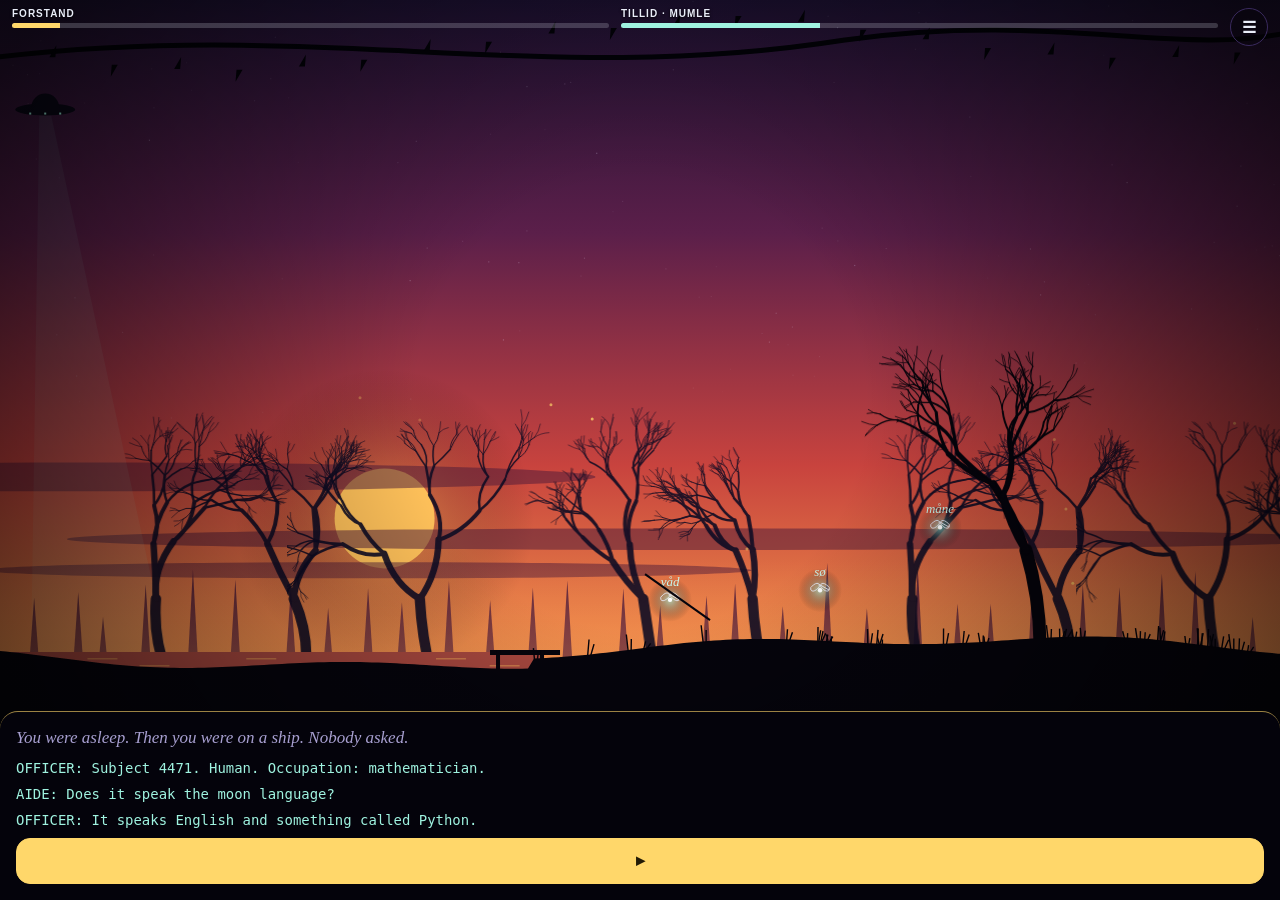
==== commit 2686a2e4: "They threw you back for not being clever enough; plain en/et spelling Co-Authored-By: Claude Opus 5." ====
--- a/index.html
+++ b/index.html
@@ -77,7 +77,7 @@
    ============================================================ */
 
 // ---------- WORDS: every Danish word used, with its meaning ----------
-const GLOSS={"ad":"ad gangen = at a time","ad gangen":"at a time","af":"of","aften":"evening","aldrig":"never","alene":"alone","alle":"everyone / all","allerede":"already","almindelige":"common, usual","alt":"everything","altid":"always","an":"kommer an på = depends on","arbejde":"work","arbejdede":"worked","at":"to / that","bag":"behind","bageriet":"the bakery","bare":"just","barn":"child","bedre":"better","betaler":"pay","blev":"became / stayed","bliv":"stay!","blive":"become / stay","bliver":"get / become","bo":"live","boede":"lived","bogen":"the book","bor":"live(s)","brev":"letter","bro":"bridge","brobygger":"bridge-builder","brobyggeren":"the bridge-builder","brobyggerens":"the bridge-builder's","broen":"the bridge","brug":"use","brød":"bread","brødet":"the bread","butikken":"the shop","by":"town","byen":"the town","byggede":"built","bygger":"build","da":"when (one moment in the past)","dag":"day","dage":"days","dame":"lady","dammen":"the pond","dansk":"Danish","de":"they / the","dem":"them","den":"it / the / this one","dengang":"back then","der":"there / who, that","dér":"there","dertil":"(to) there","desværre":"unfortunately","det":"it / that","dig":"you (object)","din":"your / yours","dine":"your (several things)","dit":"your","du":"you","dum":"stupid","dumpet":"dumped","døren":"the door","døv":"deaf","dårligt":"badly","efter":"after / for (hør efter = listen carefully)","egen":"own","ej":"not (du gjorde ej = no you didn't)","ekkobrønden":"the echo well","eller":"or","elsker":"love(s)","en":"a / one","én":"one","én gang":"once","en hel sætning":"a whole sentence","end":"than","endnu":"yet / still (endnu en = yet another)","er":"am / are / is","et":"a / one","ét":"one","et par":"a couple of","et års tid":"about a year","falder":"fall","faldt":"fell","familie":"family","fang":"catch!","fejl":"mistake","fejlen":"the mistake","fem":"five","fik":"got","find":"find!","finde":"find","fire":"four","fisker":"fisherman","flere":"more","flyt":"move!","flytte":"move","flyttede":"moved","flyve":"fly","flyver":"fly / are flying","for":"for / too (for langsomt = too slow · for … siden = … ago)","for at":"in order to","for det meste":"mostly","for længe siden":"a long time ago","forbi":"past","fordi":"because","forgårs":"i forgårs = the day before yesterday","forkert":"wrong","forstand":"wits","forstår":"understand","fortid":"past","fra":"from","fremmed":"stranger","fremmedaften":"strangers' evening","fremmede":"strangers / the stranger","fremmedtælleren":"the stranger-counter","fremtid":"future","friske":"fresh","fru":"Mrs","frø":"frog","frøer":"frogs","frøerne":"the frogs","fuldmægtig":"head clerk","fyrre":"forty","færdig":"finished","færdigt":"finished","født":"born","før":"before","først":"first","første":"first","får":"get","gammel":"old","gammelt":"stale / old","gang":"time (én gang = once)","gange":"times (nogle gange = sometimes)","gangen":"ad gangen = at a time","gav":"gave","gav ingen mening":"made no sense","gerne":"gladly (vil gerne = would like to)","gik":"went / walked (gik i stå = stopped)","gik i stå":"stopped (of a clock)","gjorde":"did","glad":"happy (glad for at … = happy to …)","glad for at":"happy to","glade":"happy","god":"good","godaften":"good evening","gode":"good","godnat":"good night","godt":"good / well","godt nok":"good enough","grammatik":"grammar","grummes":"Grumme's","grund":"reason (på grund af = because of)","grøn":"green","gør":"do","gå":"go!","gå væk":"go away","gået":"gone","går":"walk(s) / go(es)","ha":"ha","halvandet":"one and a half","ham":"him","han":"he","hans":"his","har":"have / has","har ikke lyst til":"don't feel like","hatten":"the hat","have":"have","hedder":"am called / is called","hej":"hi","hel":"whole","hele":"whole","hele livet":"my whole life","hele tiden":"all the time","helt":"completely","hen":"over (to)","hende":"her","hente":"fetch","hentet":"fetched / collected","her":"here","herre":"gentleman","hertil":"(to) here","hils":"say hello!","himlen":"the sky","hjem":"home","hjælp":"help","hjælper":"helps","hm":"hm","hos":"with / at (someone's home)","hov":"hey!","hovedsætning":"main clause","hr":"Mr","hun":"she","hurtigere":"faster","hus":"house","hvad":"what","hvad mere":"what else","hvem":"who","hver":"every","hvis":"if","hvor":"where (hvor længe = how long)","hvor længe":"how long","hvorfor":"why","hvornår":"when","høj":"high","hør":"listen!","hør efter":"listen carefully","hør godt efter":"listen very carefully","høre":"hear","hørt":"heard","hørte":"heard","i":"in (i to uger = for two weeks)","i dag":"today","i forgårs":"the day before yesterday","i går":"yesterday","i stykker":"broken","i tirsdags":"last Tuesday","ifølge":"according to","igen":"again","ikke":"not","ikke endnu":"not yet","ikke rigtigt":"not really","ind":"in","ingen":"nobody","ja":"yes","jeg":"I","jeres":"your (you people's)","jo":"after all","job":"job","jorden":"Earth","kaffe":"coffee","kage":"cake","kan":"can","kaptajn":"Captain","kender":"know (a person or place)","kloge":"de kloge = the clever ones","klokke":"bell","klokker":"bells","klokkerne":"the bells","kok":"cook","kokken":"the cook","kold":"cold","kom":"came / come!","kommer":"come(s)","kommer an på":"depends on","kommet":"come (er kommet = has come)","kontrakt":"contract","kontrakten":"the contract","kort":"short / map","kra":"caw","kroen":"the inn","krovært":"innkeeper","kun":"only","kunne":"could / be able to","kvists":"(Mrs) Kvist's","kvæk":"ribbit","kvækker":"croak","kæreste":"girlfriend / boyfriend","købe":"buy","landede":"landed","langsomt":"slowly","lave":"make","lavede":"did","laver":"do / are doing","ledig":"vacant","ledsætning":"subordinate clause","let":"easy","lidt":"a little","lige":"just / right","lille":"little","livet":"life","lukker":"close","lygte":"lantern","lygtemændene":"the will-o'-the-wisps","lygten":"the lantern","lygterne":"the lanterns","lys":"light","lyst":"har lyst til = feel like","lyt":"listen!","lyver":"lie(s), not telling the truth","læg":"put!","længde":"length","længe":"long, a long time","lære":"learn","lærling":"apprentice","lærlingen":"the apprentice","læs":"read!","læse":"read","løgn":"lie","mad":"food","maden":"the food","magi":"magic","man":"one, you (people in general)","mand":"man / husband","mange":"many","mangler":"lack, am missing","marked":"market","matematiker":"mathematician","med":"with / by","meget":"very / a lot","men":"but","mener":"mean","mening":"sense, meaning","mere":"more","mest":"most","meste":"for det meste = mostly","midt":"in the middle","midt om natten":"in the middle of the night","mig":"me","min":"my","mine":"my (several things)","mit":"my","mod":"toward","mor":"mother","mose":"bog","mosen":"the bog","mumle":"Mumle","musik":"music","mødte":"met","mørk":"dark","mørket":"the dark","mørkt":"dark","måne":"moon","måned":"month","måneder":"months","måneds":"month's","nabobordet":"the next table","naboen":"the neighbour","nat":"night","natmarkedet":"the night market","natten":"the night","navn":"name","ned":"down","nej":"no","nogen":"someone / anyone","noget":"something / anything","nogle":"some","nogle gange":"sometimes","nok":"enough / probably","notesbog":"notebook","nu":"now","nul":"zero","nummer":"number","ny":"new","nye":"new","nyeste":"newest","næste":"next","næsten":"almost","nå":"oh!","når":"when (still to come, or every time)","og":"and","også":"also","okay":"okay","om":"in / at / about (om en måned = in a month)","om en måneds tid":"in about a month","om et års tid":"in about a year","om natten":"at night","op":"up","opslaget":"the notice","ord":"word(s)","ordbog":"dictionary","ordene":"the words","ordstilling":"word order","ordstillingen":"the word order","os":"us","over":"over, across","overtager":"takes over","par":"pair (et par = a couple of)","paragraf":"paragraph (of the rules)","pas":"pas på = watch out","pas på":"watch out","passer":"fit, add up","perfekt":"perfect","personen":"the person","plan":"plan","porten":"the gate","problemet":"the problem","prøv":"try!","prøve":"test / try","pænere":"nicer","pænt":"nicely","på":"on / at","på grund af":"because of","regn":"rain","regner":"rains","rejser":"travel(s), leave(s)","rigtige":"right","rigtigt":"right / really","ring":"ring!","ringer":"phone(s) / ring(s)","rubrik":"box (on a form)","rumskib":"spaceship","rumskibet":"the spaceship","rumvæsnerne":"the aliens","rækkefølge":"order","rådhuset":"the town hall","sagde":"said","sagt":"said","sammen":"together","savner":"miss","se":"look / see","selv":"yourself / even","selvfølgelig":"of course","seng":"bed","sengen":"the bed","sengene":"the beds","ser":"look / see (ser … ud = look, seem)","sidder":"sit / are stuck","siden":"ago (for tre år siden = three years ago)","sidst":"last","sidste":"last","sig":"say!","sige":"say","siger":"say(s)","sild":"herring","silds":"(Mrs) Sild's","sin":"his own","sit":"his own","skal":"must / shall / am going to","skete":"happened","skibet":"the ship","skinner":"shines","skov":"forest","skoven":"the forest","skranke":"counter","skriv":"write!","skrive":"write","skriver":"write","skål":"bowl / a toast","skålene":"the bowls","skåler":"toast, raise a glass","sladder":"gossip","smed":"threw","smider":"throw","små":"small","sol":"sun","solen":"the sun","som":"as / like","sov":"sleep! / slept","sov godt":"sleep well","sove":"sleep","sover":"sleep(s)","spansk":"Spanish","spille":"play","spillemanden":"the fiddler","spis":"eat!","spise":"eat","spiser":"eat(s)","spurgt":"asked","spørg":"ask!","spørge":"ask","spørger":"ask(s)","spørgsmål":"question(s)","stadig":"still","stakkels":"poor (you)","stempelbordet":"the stamp table","stemple":"stamp","stemplerne":"the stamps","sten":"stone(s)","stiller":"ask (stiller spørgsmål = asks questions)","stillingen":"the post / job","stop":"stop!","studere":"study","studerede":"studied","stykker":"pieces (gået i stykker = broken)","støvler":"boots","stå":"stand","står":"stands / it says, in writing","står op":"rises, gets up","subjekt":"subject","sukker":"sighs","sult":"hunger","sulten":"hungry","suppe":"soup","suppen":"the soup","sur":"grumpy","svar":"answer(s)","svare":"answer","svarede":"answered","svarene":"the answers","svarer":"answer","svaret":"answered","svær":"hard","syv":"seven","sælger":"sell","sæt":"sit! / put!","sætning":"sentence","sætningerne":"the sentences","sø":"lake","sød":"sweet","søen":"the lake","søster":"sister","så":"so / then / saw","tager":"take","tak":"thanks / please","tal":"number","tale":"speak","taler":"speak(s)","tallene":"the numbers","ti":"ten","tid":"time","tiden":"the time","tidspunkt":"point in time","tik":"tick","til":"to / for (én til = one more)","til sidst":"finally","tilbage":"back","tillykke":"congratulations","time":"hour","ting":"thing(s)","tirsdags":"i tirsdags = last Tuesday","tit":"often","to":"two","tog":"took","tom":"empty","torvet":"the square","tre":"three","tredive":"thirty","trold":"troll","trolden":"the troll","tror":"think, believe","træt":"tired","tæl":"count!","tælle":"count","tæller":"counter (person who counts)","tælleren":"the counter","tæt":"close","tørt":"dry","tåge":"fog","tågeby":"Fog Town","tågen":"the fog","ud":"out (ser … ud = look, seem)","uden":"without","udenfor":"outside","udlandet":"abroad","udløber":"runs out","uge":"week","uger":"weeks","uha":"yikes","underskriften":"the signature","ung":"young","uret":"the clock","urmageren":"the clockmaker","urmagerens":"the clockmaker's","urværket":"the clockwork","vagt":"guard","vagten":"the guard","var":"was","varm":"warm","varmere":"warmer","varmt":"warm","vaskede":"washed","vaskede op":"washed up","ved":"know(s) / by, near","ved ikke":"don't know","vej":"way","vejen":"the way","vejret":"the weather","vel":"right?","velbekomme":"enjoy your meal","velkommen":"welcome","ven":"friend","venner":"friends","vent":"wait!","vente":"wait","ventet":"waited","verbet":"the verb","verbum":"verb","vi":"we","vide":"know","vigtigt":"important","vil":"want (to) / will","vil gerne":"would like to","ville":"wanted (to)","virkelig":"really","væk":"away / gone","være":"be","været":"been","værsgo":"here you go","værste":"worst","våd":"wet","våde":"wet","øl":"beer","åh":"oh","år":"year(s)","års":"year's"};
+const GLOSS={"ad":"ad gangen = at a time","ad gangen":"at a time","af":"of","aften":"evening","aldrig":"never","alene":"alone","alle":"everyone / all","allerede":"already","almindelige":"common, usual","alt":"everything","altid":"always","an":"kommer an på = depends on","arbejde":"work","arbejdede":"worked","at":"to / that","bag":"behind","bageriet":"the bakery","bare":"just","barn":"child","bedre":"better","betaler":"pay","blev":"became / stayed","bliv":"stay!","blive":"become / stay","bliver":"get / become","bo":"live","boede":"lived","bogen":"the book","bor":"live(s)","brev":"letter","bro":"bridge","brobygger":"bridge-builder","brobyggeren":"the bridge-builder","brobyggerens":"the bridge-builder's","broen":"the bridge","brug":"use","brød":"bread","brødet":"the bread","butikken":"the shop","by":"town","byen":"the town","byggede":"built","bygger":"build","da":"when (one moment in the past)","dag":"day","dage":"days","dame":"lady","dammen":"the pond","dansk":"Danish","de":"they / the","dem":"them","den":"it / the / this one","dengang":"back then","der":"there / who, that","dertil":"(to) there","desværre":"unfortunately","det":"it / that","dig":"you (object)","din":"your / yours","dine":"your (several things)","dit":"your","du":"you","dum":"stupid","dumpet":"dumped","døren":"the door","døv":"deaf","dårligt":"badly","efter":"after / for (hør efter = listen carefully)","egen":"own","ej":"not (du gjorde ej = no you didn't)","ekkobrønden":"the echo well","eller":"or","elsker":"love(s)","en":"a / one","en gang":"once","en hel sætning":"a whole sentence","end":"than","endnu":"yet / still (endnu en = yet another)","er":"am / are / is","et":"a / one","et par":"a couple of","et års tid":"about a year","falder":"fall","faldt":"fell","familie":"family","fang":"catch!","fejl":"mistake","fejlen":"the mistake","fem":"five","fik":"got","find":"find!","finde":"find","fire":"four","fisker":"fisherman","flere":"more","flyt":"move!","flytte":"move","flyttede":"moved","flyve":"fly","flyver":"fly / are flying","for":"for / too (for langsomt = too slow · for … siden = … ago)","for at":"in order to","for det meste":"mostly","for længe siden":"a long time ago","forbi":"past","fordi":"because","forgårs":"i forgårs = the day before yesterday","forkert":"wrong","forstand":"wits","forstår":"understand","fortid":"past","fra":"from","fremmed":"stranger","fremmedaften":"strangers' evening","fremmede":"strangers / the stranger","fremmedtælleren":"the stranger-counter","fremtid":"future","friske":"fresh","fru":"Mrs","frø":"frog","frøer":"frogs","frøerne":"the frogs","fuldmægtig":"head clerk","fyrre":"forty","færdig":"finished","færdigt":"finished","født":"born","før":"before","først":"first","første":"first","får":"get","gammel":"old","gammelt":"stale / old","gang":"time (en gang = once)","gange":"times (nogle gange = sometimes)","gangen":"ad gangen = at a time","gav":"gave","gav ingen mening":"made no sense","gerne":"gladly (vil gerne = would like to)","gik":"went / walked (gik i stå = stopped)","gik i stå":"stopped (of a clock)","gjorde":"did","glad":"happy (glad for at … = happy to …)","glad for at":"happy to","glade":"happy","god":"good","godaften":"good evening","gode":"good","godnat":"good night","godt":"good / well","godt nok":"good enough","grammatik":"grammar","grummes":"Grumme's","grund":"reason (på grund af = because of)","grøn":"green","gør":"do","gå":"go!","gå væk":"go away","gået":"gone","går":"walk(s) / go(es)","ha":"ha","halvandet":"one and a half","ham":"him","han":"he","hans":"his","har":"have / has","har ikke lyst til":"don't feel like","hatten":"the hat","have":"have","hedder":"am called / is called","hej":"hi","hel":"whole","hele":"whole","hele livet":"my whole life","hele tiden":"all the time","helt":"completely","hen":"over (to)","hende":"her","hente":"fetch","hentet":"fetched / collected","her":"here","herre":"gentleman","hertil":"(to) here","hils":"say hello!","himlen":"the sky","hjem":"home","hjælp":"help","hjælper":"helps","hm":"hm","hos":"with / at (someone's home)","hov":"hey!","hovedsætning":"main clause","hr":"Mr","hun":"she","hurtigere":"faster","hus":"house","hvad":"what","hvad mere":"what else","hvem":"who","hver":"every","hvis":"if","hvor":"where (hvor længe = how long)","hvor længe":"how long","hvorfor":"why","hvornår":"when","høj":"high","hør":"listen!","hør efter":"listen carefully","hør godt efter":"listen very carefully","høre":"hear","hørt":"heard","hørte":"heard","i":"in (i to uger = for two weeks)","i dag":"today","i forgårs":"the day before yesterday","i går":"yesterday","i stykker":"broken","i tirsdags":"last Tuesday","ifølge":"according to","igen":"again","ikke":"not","ikke endnu":"not yet","ikke rigtigt":"not really","ind":"in","ingen":"nobody","ja":"yes","jeg":"I","jeres":"your (you people's)","jo":"after all","job":"job","jorden":"Earth","kaffe":"coffee","kage":"cake","kan":"can","kaptajn":"Captain","kender":"know (a person or place)","klog":"clever","kloge":"de kloge = the clever ones","troede":"thought, believed","klokke":"bell","klokker":"bells","klokkerne":"the bells","kok":"cook","kokken":"the cook","kold":"cold","kom":"came / come!","kommer":"come(s)","kommer an på":"depends on","kommet":"come (er kommet = has come)","kontrakt":"contract","kontrakten":"the contract","kort":"short / map","kra":"caw","kroen":"the inn","krovært":"innkeeper","kun":"only","kunne":"could / be able to","kvists":"(Mrs) Kvist's","kvæk":"ribbit","kvækker":"croak","kæreste":"girlfriend / boyfriend","købe":"buy","landede":"landed","langsomt":"slowly","lave":"make","lavede":"did","laver":"do / are doing","ledig":"vacant","ledsætning":"subordinate clause","let":"easy","lidt":"a little","lige":"just / right","lille":"little","livet":"life","lukker":"close","lygte":"lantern","lygtemændene":"the will-o'-the-wisps","lygten":"the lantern","lygterne":"the lanterns","lys":"light","lyst":"har lyst til = feel like","lyt":"listen!","lyver":"lie(s), not telling the truth","læg":"put!","længde":"length","længe":"long, a long time","lære":"learn","lærling":"apprentice","lærlingen":"the apprentice","læs":"read!","læse":"read","løgn":"lie","mad":"food","maden":"the food","magi":"magic","man":"one, you (people in general)","mand":"man / husband","mange":"many","mangler":"lack, am missing","marked":"market","matematiker":"mathematician","med":"with / by","meget":"very / a lot","men":"but","mener":"mean","mening":"sense, meaning","mere":"more","mest":"most","meste":"for det meste = mostly","midt":"in the middle","midt om natten":"in the middle of the night","mig":"me","min":"my","mine":"my (several things)","mit":"my","mod":"toward","mor":"mother","mose":"bog","mosen":"the bog","mumle":"Mumle","musik":"music","mødte":"met","mørk":"dark","mørket":"the dark","mørkt":"dark","måne":"moon","måned":"month","måneder":"months","måneds":"month's","nabobordet":"the next table","naboen":"the neighbour","nat":"night","natmarkedet":"the night market","natten":"the night","navn":"name","ned":"down","nej":"no","nogen":"someone / anyone","noget":"something / anything","nogle":"some","nogle gange":"sometimes","nok":"enough / probably","notesbog":"notebook","nu":"now","nul":"zero","nummer":"number","ny":"new","nye":"new","nyeste":"newest","næste":"next","næsten":"almost","nå":"oh!","når":"when (still to come, or every time)","og":"and","også":"also","okay":"okay","om":"in / at / about (om en måned = in a month)","om en måneds tid":"in about a month","om et års tid":"in about a year","om natten":"at night","op":"up","opslaget":"the notice","ord":"word(s)","ordbog":"dictionary","ordene":"the words","ordstilling":"word order","ordstillingen":"the word order","os":"us","over":"over, across","overtager":"takes over","par":"pair (et par = a couple of)","paragraf":"paragraph (of the rules)","pas":"pas på = watch out","pas på":"watch out","passer":"fit, add up","perfekt":"perfect","personen":"the person","plan":"plan","porten":"the gate","problemet":"the problem","prøv":"try!","prøve":"test / try","pænere":"nicer","pænt":"nicely","på":"on / at","på grund af":"because of","regn":"rain","regner":"rains","rejser":"travel(s), leave(s)","rigtige":"right","rigtigt":"right / really","ring":"ring!","ringer":"phone(s) / ring(s)","rubrik":"box (on a form)","rumskib":"spaceship","rumskibet":"the spaceship","rumvæsnerne":"the aliens","rækkefølge":"order","rådhuset":"the town hall","sagde":"said","sagt":"said","sammen":"together","savner":"miss","se":"look / see","selv":"yourself / even","selvfølgelig":"of course","seng":"bed","sengen":"the bed","sengene":"the beds","ser":"look / see (ser … ud = look, seem)","sidder":"sit / are stuck","siden":"ago (for tre år siden = three years ago)","sidst":"last","sidste":"last","sig":"say!","sige":"say","siger":"say(s)","sild":"herring","silds":"(Mrs) Sild's","sin":"his own","sit":"his own","skal":"must / shall / am going to","skete":"happened","skibet":"the ship","skinner":"shines","skov":"forest","skoven":"the forest","skranke":"counter","skriv":"write!","skrive":"write","skriver":"write","skål":"bowl / a toast","skålene":"the bowls","skåler":"toast, raise a glass","sladder":"gossip","smed":"threw","smider":"throw","små":"small","sol":"sun","solen":"the sun","som":"as / like","sov":"sleep! / slept","sov godt":"sleep well","sove":"sleep","sover":"sleep(s)","spansk":"Spanish","spille":"play","spillemanden":"the fiddler","spis":"eat!","spise":"eat","spiser":"eat(s)","spurgt":"asked","spørg":"ask!","spørge":"ask","spørger":"ask(s)","spørgsmål":"question(s)","stadig":"still","stakkels":"poor (you)","stempelbordet":"the stamp table","stemple":"stamp","stemplerne":"the stamps","sten":"stone(s)","stiller":"ask (stiller spørgsmål = asks questions)","stillingen":"the post / job","stop":"stop!","studere":"study","studerede":"studied","stykker":"pieces (gået i stykker = broken)","støvler":"boots","stå":"stand","står":"stands / it says, in writing","står op":"rises, gets up","subjekt":"subject","sukker":"sighs","sult":"hunger","sulten":"hungry","suppe":"soup","suppen":"the soup","sur":"grumpy","svar":"answer(s)","svare":"answer","svarede":"answered","svarene":"the answers","svarer":"answer","svaret":"answered","svær":"hard","syv":"seven","sælger":"sell","sæt":"sit! / put!","sætning":"sentence","sætningerne":"the sentences","sø":"lake","sød":"sweet","søen":"the lake","søster":"sister","så":"so / then / saw","tager":"take","tak":"thanks / please","tal":"number","tale":"speak","taler":"speak(s)","tallene":"the numbers","ti":"ten","tid":"time","tiden":"the time","tidspunkt":"point in time","tik":"tick","til":"to / for (en til = one more)","til sidst":"finally","tilbage":"back","tillykke":"congratulations","time":"hour","ting":"thing(s)","tirsdags":"i tirsdags = last Tuesday","tit":"often","to":"two","tog":"took","tom":"empty","torvet":"the square","tre":"three","tredive":"thirty","trold":"troll","trolden":"the troll","tror":"think, believe","træt":"tired","tæl":"count!","tælle":"count","tæller":"counter (person who counts)","tælleren":"the counter","tæt":"close","tørt":"dry","tåge":"fog","tågeby":"Fog Town","tågen":"the fog","ud":"out (ser … ud = look, seem)","uden":"without","udenfor":"outside","udlandet":"abroad","udløber":"runs out","uge":"week","uger":"weeks","uha":"yikes","underskriften":"the signature","ung":"young","uret":"the clock","urmageren":"the clockmaker","urmagerens":"the clockmaker's","urværket":"the clockwork","vagt":"guard","vagten":"the guard","var":"was","varm":"warm","varmere":"warmer","varmt":"warm","vaskede":"washed","vaskede op":"washed up","ved":"know(s) / by, near","ved ikke":"don't know","vej":"way","vejen":"the way","vejret":"the weather","vel":"right?","velbekomme":"enjoy your meal","velkommen":"welcome","ven":"friend","venner":"friends","vent":"wait!","vente":"wait","ventet":"waited","verbet":"the verb","verbum":"verb","vi":"we","vide":"know","vigtigt":"important","vil":"want (to) / will","vil gerne":"would like to","ville":"wanted (to)","virkelig":"really","væk":"away / gone","være":"be","været":"been","værsgo":"here you go","værste":"worst","våd":"wet","våde":"wet","øl":"beer","åh":"oh","år":"year(s)","års":"year's"};
 const BASE="i og er du jeg min ja nej hej tak okay en et det ha kra mumle tågeby stop".split(" ");   // survival words you arrive with
 const START=["hej","ja","nej","tak","jeg","du","er","okay"];
 // word-lights: [x, height above ground, word]
@@ -95,7 +95,7 @@
 const esc=s=>String(s).replace(/[&<>"]/g,c=>({"&":"&amp;","<":"&lt;",">":"&gt;",'"':"&quot;"}[c]));
 const DIG={"1":"en","2":"to","3":"tre","4":"fire","5":"fem","7":"syv","10":"ti","30":"tredive","40":"fyrre"};
 const unacc=s=>s.replace(/[éèê]/g,"e").replace(/[áà]/g,"a").replace(/[óò]/g,"o");
-// what you said, made comparable: no capitals, no punctuation, no accents (én = en), digits as words
+// what you said, made comparable: no capitals, no punctuation, no accents (en = en), digits as words
 const norm=s=>unacc(s.toLowerCase()).replace(/\d+/g,d=>DIG[d]||d).replace(/[.,!?;:"'’…()–-]/g," ").replace(/\s+/g," ").trim();
 const gkey=l=>GLOSS[l]?l:GLOSS[unacc(l)]?unacc(l):"";
 const knows=w=>BASE.includes(w)||S.chips.includes(w)||S.peek.includes(w)||w===S.name.toLowerCase()||(unacc(w)!==w&&knows(unacc(w)))||(w.includes(" ")&&w.split(" ").every(knows));
@@ -435,7 +435,7 @@
 // ---------- STORY · Chapter 1, Part 1 ----------
 async function intro(){
  await tell([["n","You were asleep. Then you were on a ship. Nobody asked."],["a","OFFICER: Subject 4471. Human. Occupation: mathematician."],["a","AIDE: Does it speak the moon language?"],["a","OFFICER: It speaks English and something called Python."]]);
- await tell([["a","AIDE: So, no. Useless for the project. Drop it on Seven."],["y","I have a doctorate."],["a","AIDE: We know. We read it. Airlock."]]);
+ await tell([["a","AIDE: So, no. Not smart enough for the project. Drop it on Seven."],["y","I have a doctorate."],["a","AIDE: We know. We read it. Airlock."]]);
  closeSheet();W.drop=1;
 }
 const TROLL_BEAT=8;
@@ -466,7 +466,7 @@
   grant("lys");
  }},
  {x:2075,run:async()=>{await converse({who:"l",da:"…",note:"A lantern, cold and dark. It seems to be waiting.",hint:"Say the word Mumle gave you: lys.",judge:t=>has(t,"lys")?(S.lit=1,sfx.lamp(),{ok:1,who:"m",da:"Ja! Lys!",fors:3,note:"The lantern yawns open. Gold light spills across the path.",think:"I said one word and a lamp obeyed. At home I can't get a printer to do that."}):{who:"m",da:"Nej, nej. Sig: lys.",note:"The lantern stays asleep."}})}},
- {x:2395,run:async()=>{await converse({who:"l",da:"…",note:"A second lantern, asleep.",hint:"The same word wakes it.",judge:t=>has(t,"lys")?(S.lit=2,sfx.lamp(),{ok:1,who:"m",da:"Godt! Én lygte til.",fors:2,note:"It lights. Things with too many legs withdraw politely into the undergrowth."}):{who:"m",da:"Sig: lys.",note:"Nothing happens."}})}},
+ {x:2395,run:async()=>{await converse({who:"l",da:"…",note:"A second lantern, asleep.",hint:"The same word wakes it.",judge:t=>has(t,"lys")?(S.lit=2,sfx.lamp(),{ok:1,who:"m",da:"Godt! En lygte til.",fors:2,note:"It lights. Things with too many legs withdraw politely into the undergrowth."}):{who:"m",da:"Sig: lys.",note:"Nothing happens."}})}},
  {x:2715,run:async()=>{await converse({who:"l",da:"…",note:"A third lantern. This one is asleep with its back to you.",hint:"Mumle says this one is grumpy and wants politeness: say lys and tak.",judge:t=>has(t,"lys","tak")?(S.lit=3,sfx.lamp(),{ok:1,who:"m",da:"Se! Skoven er lys nu.",fors:4,note:"The lantern brightens, flattered. The whole forest opens up in gold.",think:"Manners work on furniture here. Noted."}):has(t,"lys")?{who:"m",da:"Den her er lidt sur. Prøv at sige tak.",note:"The lantern flickers once and goes out again, pointedly."}:{who:"m",da:"Sig: lys. Og tak.",note:"Nothing."}})}},
  {x:3075,need:["fremmed","hvorfor","hertil"],run:async()=>{
   mood("comic");
@@ -484,7 +484,7 @@
  }},
  {x:4300,run:async()=>{
   await converse({who:"t",da:"Hvorfor kom du hertil?",secs:45,note:"A stone waits below the gap. The troll does not like to wait.",hint:"The raven's question, and Mumle's answer about you: Jeg kom hertil på grund af …",late:{who:"t",da:"For langsomt. Igen.",note:"He drums his fingers on the cliff. Rocks fall."},
-   judge:t=>has(t,"jeg","kom","hertil","på grund af","rumskib")?(S.stones=1,sfx.stone(),{ok:1,da:"Godt. Én sten.",fors:7,til:3,note:"A stone the size of a cart rises out of the mist and locks into place."}):has(t,"på grund af","rumskib")?{da:"En hel sætning, tak. Jeg kom hertil …",fors:1}:{da:"Nej. Prøv igen.",til:-1}});
+   judge:t=>has(t,"jeg","kom","hertil","på grund af","rumskib")?(S.stones=1,sfx.stone(),{ok:1,da:"Godt. En sten.",fors:7,til:3,note:"A stone the size of a cart rises out of the mist and locks into place."}):has(t,"på grund af","rumskib")?{da:"En hel sætning, tak. Jeg kom hertil …",fors:1}:{da:"Nej. Prøv igen.",til:-1}});
   await converse({who:"t",da:"Hvorfor er du våd?",secs:40,hint:"You answered this for the raven.",late:{who:"t",da:"For langsomt. Igen."},
    judge:t=>has(t,"på grund af","søen")?(S.stones=2,sfx.stone(),{ok:1,da:"To sten.",fors:has(t,"jeg","er","våd")?7:4,til:3,note:"The second stone grinds up into the gap."}):{da:"Nej. Hvorfor er du våd?",til:-1}});
   grant("skoven","lygterne","mig");
@@ -533,11 +533,11 @@
   grant("vil","gerne");
   const P=["jeg","vil","gerne","købe","spise","finde","et","brød","for at","på grund af","tak","ja","marked","sove"];
   await converse({who:"b",da:"Og du? Hvad vil du have?",pool:P,hint:"Ask politely, as Mumle did: Jeg vil gerne købe et brød.",judge:t=>has(t,"jeg","vil","gerne","købe")&&has(t,"brød")?{ok:1,da:"Et brød til. Ja.",fors:6,til:3}:has(t,"jeg","vil","købe")&&has(t,"brød")?{da:"Sig 'vil gerne'. Det er pænere.",note:"She folds her arms. Flour falls off them.",fors:1}:has(t,"brød")?{da:"Brød, ja. En hel sætning, tak: Jeg vil gerne …",fors:1}:{da:"Hvad siger du? Hvad vil du have?"}});
-  await converse({who:"b",da:"Og hvorfor vil du købe brød?",pool:P,note:"She holds the loaf just out of reach. Here you pay with words, and she wants a reason.",hint:"What is the bread for? For at + a verb.",judge:t=>has(t,"for at","spise")?{ok:1,da:"Værsgo. Ét brød.",fors:has(t,"jeg","vil")?8:5,til:4,note:"The loaf is warm. Mumle has eaten half of it before you have finished saying thank you."}:has(t,"på grund af","sult")?{ok:1,da:"På grund af sult! Stakkels dig. Værsgo.",fors:9,til:5,think:"I guessed that noun. It was a noun, so it took 'på grund af'. The system holds."}:has(t,"på grund af")?{da:"På grund af … spise? Nej. For at spise.",note:"She shakes her head. 'Spise' is something you do.",fors:1}:has(t,"for at")?{da:"For at … hvad? For at spise?",fors:1}:{da:"Hvorfor? For at …?"}});
+  await converse({who:"b",da:"Og hvorfor vil du købe brød?",pool:P,note:"She holds the loaf just out of reach. Here you pay with words, and she wants a reason.",hint:"What is the bread for? For at + a verb.",judge:t=>has(t,"for at","spise")?{ok:1,da:"Værsgo. Et brød.",fors:has(t,"jeg","vil")?8:5,til:4,note:"The loaf is warm. Mumle has eaten half of it before you have finished saying thank you."}:has(t,"på grund af","sult")?{ok:1,da:"På grund af sult! Stakkels dig. Værsgo.",fors:9,til:5,think:"I guessed that noun. It was a noun, so it took 'på grund af'. The system holds."}:has(t,"på grund af")?{da:"På grund af … spise? Nej. For at spise.",note:"She shakes her head. 'Spise' is something you do.",fors:1}:has(t,"for at")?{da:"For at … hvad? For at spise?",fors:1}:{da:"Hvorfor? For at …?"}});
  }}
  ,{x:7900,need:["se"],run:async()=>{
   await say("y","Godaften, fremmed. Jeg sælger lys.",{note:"A very tall figure in a very wide hat. His stall is all lanterns, and one small jar with something bright shut inside it.",think:"The jar has a word in it. I can read it from here. I don't know it. That has been the theme of the day."});
-  await say("y","Det lys dér … hvor har du det fra?",{note:"He is looking at the light on your staff. He looks for a long time.",think:"He's asking about my staff. I don't know where it came from either. It was in my hand when I landed. I assume a clerical error."});
+  await say("y","Det lys der … hvor har du det fra?",{note:"He is looking at the light on your staff. He looks for a long time.",think:"He's asking about my staff. I don't know where it came from either. It was in my hand when I landed. I assume a clerical error."});
   grant("en");
   const P=["jeg","vil","gerne","købe","en","lygte","lys","se","sove","spise","for at","på grund af","mørk","tak","ja","nej"];
   await converse({who:"y",da:"Nå. Hvad vil du købe?",pool:P,hint:"A lantern: Jeg vil gerne købe en lygte.",judge:t=>has(t,"jeg","vil","gerne","købe")&&has(t,"lygte")?{ok:1,da:"En lygte. Og hvorfor?",fors:5,til:3}:has(t,"lygte")||has(t,"lys")?{da:"En lygte? Sig det pænt: Jeg vil gerne købe …",fors:1}:{da:"Jeg sælger kun lys. Hvad vil du købe?"}});
@@ -558,7 +558,7 @@
  }}
  // ===== PART THREE =====
  ,{x:8900,run:async()=>{
-  await say("m","Se, solen står op. Tågeby er lige dér.",{note:"The light comes up pink and gold. Ahead, beyond a pond, there is a wall, and in the wall a gate.",think:"Sunrise. And walls. A town. Civilisation, or at least plumbing. If I had the words I would ask him what he is, and who he talks to. I don't have the words. Yet."});
+  await say("m","Se, solen står op. Tågeby er lige der.",{note:"The light comes up pink and gold. Ahead, beyond a pond, there is a wall, and in the wall a gate.",think:"Sunrise. And walls. A town. Civilisation, or at least plumbing. If I had the words I would ask him what he is, and who he talks to. I don't have the words. Yet."});
  }}
  ,{x:9300,need:["sol","frø"],run:async()=>{
   mood("comic");
@@ -761,7 +761,7 @@
 const qWhen=t=>/hvornår (kom|flyttede) du (hertil|til tågeby)/.test(t),qLong=t=>/hvor længe skal du være her/.test(t),qGlad=t=>/er du glad for at (være|bo) her/.test(t);
 const QP=["hvornår","hvor længe","hvorfor","kom","flyttede","du","jeg","hertil","skal","være","bo","her","er","glad","for at","siden","ikke"];
 function question(who,kind,prompt,reply){const A={w:["hvornår kom du hertil","Ask when they came here: Hvornår kom du hertil?"],l:["hvor længe skal du være her","Ask how long they will be here: Hvor længe skal du være her?"],g:["er du glad for at være her","Ask if they are happy to be here: Er du glad for at være her?"]}[kind],test={w:qWhen,l:qLong,g:qGlad}[kind];
- return converse({who,da:prompt,ans:A[0],pool:QP,hint:A[1],judge:t=>test(t)?Object.assign({ok:1,fors:6,til:3},reply):/hvornår du (kom|flyttede)|hvor længe du skal|du er glad for/.test(t)?{da:kind==="g"?"Det er ikke et spørgsmål. Verbet først: Er du glad …?":"Verbet før 'du', tak: "+(kind==="w"?"Hvornår KOM du …?":"Hvor længe SKAL du …?"),think:"In a question the verb still comes before the subject. I keep wanting English order.",fors:1}:qWhen(t)||qLong(t)||qGlad(t)?{da:"Én ting ad gangen."}:{da:"Hvad siger du? Spørg igen."}})}
+ return converse({who,da:prompt,ans:A[0],pool:QP,hint:A[1],judge:t=>test(t)?Object.assign({ok:1,fors:6,til:3},reply):/hvornår du (kom|flyttede)|hvor længe du skal|du er glad for/.test(t)?{da:kind==="g"?"Det er ikke et spørgsmål. Verbet først: Er du glad …?":"Verbet før 'du', tak: "+(kind==="w"?"Hvornår KOM du …?":"Hvor længe SKAL du …?"),think:"In a question the verb still comes before the subject. I keep wanting English order.",fors:1}:qWhen(t)||qLong(t)||qGlad(t)?{da:"En ting ad gangen."}:{da:"Hvad siger du? Spørg igen."}})}
 async function interview(who,A){
  await question(who,"w","Ja? Hvad vil du vide?",{da:A.w[0],note:A.w[1],think:A.w[2]});await place(who,"a",A.w[3],A.w[0]);
  if(A.x)await say(who,A.x[0],{note:A.x[1],think:A.x[2]});
@@ -815,14 +815,14 @@
    await say("x","Godt nok. Du skal finde fire fremmede. Skriv i bogen: hvornår de kom, og hvor længe de skal være her.",{think:"Four strangers. When they came, how long they're staying. For once I am the one asking. I could ask a few people a few other things, too."});
    await say("x","Og kom tilbage, før vi lukker. Vi lukker, når jeg går hjem.",{note:"He returns to his forms. You have ceased to exist until further notice."});
    c.st=1;await tell([["n","The town map is now open: tap Kort. Four people to put in the ledger, in any order: at the square, the clockmaker's, the inn, and the gate. They will not all want to be counted."]]);
-  }else if(c.st===1&&doneN()<4){mood("comic");await say("x",`Rubrik 5 er tom. Du mangler ${["fire","tre","to","én"][doneN()]}. Jeg kan vente. Jeg har ventet før.`,{note:"He does not look up."})}
+  }else if(c.st===1&&doneN()<4){mood("comic");await say("x",`Rubrik 5 er tom. Du mangler ${["fire","tre","to","en"][doneN()]}. Jeg kan vente. Jeg har ventet før.`,{note:"He does not look up."})}
   else if(c.st===1){
    mood("comic");
    await say("x","Du er tilbage. Bogen, tak.",{note:"He reads your ledger the way other people read bad news about a relative."});
    await say("x","Hvem kom først? Læg dem i rækkefølge.",{think:"Who came first. He wants my field notes sorted by date. I am being peer-reviewed by a counter."});
    await order({who:"x",title:"Hvem kom først? · who came first?",intro:"Tap them in order of arrival, the one who has been here longest first. Use what you wrote in the ledger.",from:"Først (first)",to:"Sidst (last)",items:["Hr. Sekund · for tredive år siden","Grummes kæreste · for fire år siden","Fru Sild · for tre år siden","Brobygger Rask · for to år siden","Dig · i går"],wrong:"Check the ledger. Someone came before that one."});
    mood("mystery");
-   await say("x","Hm. Tallene passer ikke. Én af dem lyver. Find fejlen.",{think:"The numbers don't fit. One of them is lying. And apparently finding out which is also my job."});
+   await say("x","Hm. Tallene passer ikke. En af dem lyver. Find fejlen.",{think:"The numbers don't fit. One of them is lying. And apparently finding out which is also my job."});
    await board();
    await say("x","Gå hen og spørg ham. Jeg kan ikke stemple en løgn. Det er paragraf 9.",{note:"He slides the ledger back. Somewhere a stamp sighs."});
    c.st=2;
@@ -901,7 +901,7 @@
   await say("u","Hvor længe skal du være her? Kommer det an på noget?",{note:"He holds a small gear up to the light.",think:"'Kommer det an på noget?' Does it depend on something. 'Det kommer an på': it depends on. Yes. It depends on a ship."});
   grant("kommer","an","på","skibet");
   await converse({who:"u",da:"Hvor længe skal du være her?",ans:"det kommer an på skibet",hint:"It depends on the ship: Det kommer an på skibet.",pool:["det","kommer","an","på","skibet","vejret","ved","jeg","ikke","endnu","mumle"],judge:t=>/det kommer an på (skibet|vejret|mumle)/.test(t)?{ok:1,da:"Alt kommer an på noget. Tak.",fors:8,til:3}:/det ved jeg ikke/.test(t)?{da:"Tik. Det sagde du også på rådhuset. Kommer det an på noget?",fors:1}:/kommer an/.test(t)?{da:"Det kommer an PÅ … hvad?",fors:1}:{da:"Tak. Tik. Igen."}});
-  await converse({who:"u",da:"Er du glad for at være her?",ans:"nej ikke rigtigt",hint:"Ja, meget. / Nej, ikke rigtigt. / Ja, men jeg savner …",pool:["ja","nej","meget","ikke","rigtigt","men","jeg","savner","min","seng","familie"],judge:t=>has(t,"ja")||has(t,"nej")?{ok:1,da:"Godt. Tre svar. Nu får du mine. Hør efter. Jeg siger det kun én gang.",fors:4,til:2,note:"He closes his eyes. Every clock in the room stops to listen.",think:"A trade. Three answers for three. He'll say it once, and I can't write that fast. I'll have to listen."}:{da:"Ja eller nej. Tik."}});
+  await converse({who:"u",da:"Er du glad for at være her?",ans:"nej ikke rigtigt",hint:"Ja, meget. / Nej, ikke rigtigt. / Ja, men jeg savner …",pool:["ja","nej","meget","ikke","rigtigt","men","jeg","savner","min","seng","familie"],judge:t=>has(t,"ja")||has(t,"nej")?{ok:1,da:"Godt. Tre svar. Nu får du mine. Hør efter. Jeg siger det kun en gang.",fors:4,til:2,note:"He closes his eyes. Every clock in the room stops to listen.",think:"A trade. Three answers for three. He'll say it once, and I can't write that fast. I'll have to listen."}:{da:"Ja eller nej. Tik."}});
   await listenQ({who:"u",title:"Urmagerens svar · the clockmaker's answers",intro:"He speaks once, slowly, with his eyes shut. Listen, then answer the question about what he said.",items:[
    {da:"Jeg kom hertil for tredive år siden, da uret gik i stå.",q:"Hvornår kom han hertil?",o:["for tredive år siden","for tre år siden","om tredive år"],rec:["ua",1],think:"Thirty years ago, when the clock stopped. 'Da' again, for the one moment. He blames the clock. The clock is not available for comment."},
    {da:"Da jeg kom hertil, var broen allerede væk.",q:"Var broen der, da han kom?",o:["Nej, den var allerede væk.","Ja, den var ny.","Det ved han ikke."],think:"When he came, the bridge was already gone. Thirty years ago. I'm writing that down."},
@@ -922,7 +922,7 @@
    {words:["Han","taler","dansk"],adv:"også",at:2,rule:"også (also) sits where ikke sits: after the verb.",hint:"The same slot as ikke."},
    {pre:"… fordi",words:["han","taler","spansk"],adv:"også",at:1,rule:"… and before the verb after fordi: han også taler.",hint:"A fordi-clause."},
    {words:["Jeg","sover","om natten"],adv:"aldrig",at:2,rule:"aldrig (never): Jeg sover aldrig om natten.",hint:"After the verb."},
-   {words:["Vi","har","én time"],adv:"kun",at:2,rule:"kun (only): Vi har kun én time.",hint:"After the verb."},
+   {words:["Vi","har","en time"],adv:"kun",at:2,rule:"kun (only): Vi har kun en time.",hint:"After the verb."},
    {pre:"… når",words:["jeg","er","alene"],adv:"nogle gange",at:1,rule:"Even a two-word one moves: når jeg nogle gange er alene.",hint:"A når-clause. Before the verb."},
    {lead:"Desværre",opts:["jeg kan ikke blive","kan jeg ikke blive"],a:1,rule:"Desværre (unfortunately) in first place, so the verb follows at once: kan jeg ikke blive.",hint:"Desværre has taken first place."}]});
   await tell([["y","Two rules, then. In a main clause the verb is second, whatever comes first. In a da, når or fordi clause the small words slip in front of the verb. Everything else is vocabulary."]]);
@@ -1062,10 +1062,10 @@
   {lead:"I går",opts:["jeg landede i en sø","landede jeg i en sø"],a:1,rule:"It works for any opening, not only clauses: I går landede jeg.",hint:"'I går' took first place."}]});
  grant("matematiker","på","Jorden","i","udlandet");
  await converse({who:"o",da:"Hvad lavede du, før du kom hertil?",ans:"før jeg kom hertil arbejdede jeg som matematiker",hint:"Før jeg kom hertil, arbejdede jeg som matematiker. (Or: … boede jeg på Jorden.)",pool:["før","jeg","kom","hertil","arbejdede","boede","studerede","som","matematiker","på","Jorden","i","udlandet"],
-  judge:t=>/før jeg (kom|flyttede) hertil (arbejdede|boede|studerede) jeg .+/.test(t)?{ok:1,da:"Matematiker. Så kan du tælle skålene. Der er én. Den er din.",fors:12,til:5,note:"A bowl lands in front of you. It is hot. You could weep."}:/jeg (arbejdede|boede|studerede) .+ før jeg (kom|flyttede) hertil/.test(t)?{ok:1,da:"Også rigtigt. Suppen er din.",fors:9,til:4,note:"A bowl lands in front of you."}:/før jeg (kom|flyttede) hertil jeg (arbejdede|boede|studerede)/.test(t)?{da:"'Før jeg kom hertil, JEG arbejdede'? Nej. '… ARBEJDEDE jeg.' Verbet først.",fors:1,think:"The før-clause is position one. The verb is position two. Then me."}:/arbejdede|boede|studerede/.test(t)?{da:"En hel sætning. Før jeg kom hertil, …",fors:1}:{da:"Hvad lavede du? Arbejdede du? Studerede du?"}});
+  judge:t=>/før jeg (kom|flyttede) hertil (arbejdede|boede|studerede) jeg .+/.test(t)?{ok:1,da:"Matematiker. Så kan du tælle skålene. Der er en. Den er din.",fors:12,til:5,note:"A bowl lands in front of you. It is hot. You could weep."}:/jeg (arbejdede|boede|studerede) .+ før jeg (kom|flyttede) hertil/.test(t)?{ok:1,da:"Også rigtigt. Suppen er din.",fors:9,til:4,note:"A bowl lands in front of you."}:/før jeg (kom|flyttede) hertil jeg (arbejdede|boede|studerede)/.test(t)?{da:"'Før jeg kom hertil, JEG arbejdede'? Nej. '… ARBEJDEDE jeg.' Verbet først.",fors:1,think:"The før-clause is position one. The verb is position two. Then me."}:/arbejdede|boede|studerede/.test(t)?{da:"En hel sætning. Før jeg kom hertil, …",fors:1}:{da:"Hvad lavede du? Arbejdede du? Studerede du?"}});
  W.pr.bowl=W.t;
  mood("comic");
- await say("v","Sæt dig her. Jeg ved alt om alle. Se: ham dér. Og hende. Og dem.",{note:"The old lady pats the bench and points around the room with her spoon.",think:"'Ham', 'hende', 'dem'. Him, her, them. Not 'han', 'hun', 'de'. Those must be the forms that go after 'på grund af', the way 'mig' did."});
+ await say("v","Sæt dig her. Jeg ved alt om alle. Se: ham der. Og hende. Og dem.",{note:"The old lady pats the bench and points around the room with her spoon.",think:"'Ham', 'hende', 'dem'. Him, her, them. Not 'han', 'hun', 'de'. Those must be the forms that go after 'på grund af', the way 'mig' did."});
  grant("ham","hende","dem");
  await gaps({who:"v",title:"Fru Kvists sladder · Mrs Kvist's gossip",rounds:[
   {lead:"Han er sød. Jeg blev her på grund af",opts:["ham","han"],a:0,rule:"After på grund af: ham, not han. The same kind of form as mig and dig.",hint:"After 'på grund af' you need the object form."},
@@ -1078,9 +1078,10 @@
  await say("j","Men du flyttede ikke hertil, vel? Rumvæsnerne tog dig!",{note:"The apprentice has moved along the bench until he is nearly in your soup. He says it with open envy.",think:"'Tog': took. The aliens took me. He's right. I didn't move here. Moving involves boxes, and a choice."});
  grant("tog","de","mig","rumvæsnerne","nej","ikke","flyttede","smed","søen","kunne","tale","dansk","fordi","i");
  await converse({who:"j",da:"Flyttede du hertil?",ans:"nej rumvæsnerne tog mig",hint:"Put him right: Nej, rumvæsnerne tog mig. (Or: Nej, jeg flyttede ikke hertil.)",pool:["nej","ja","jeg","flyttede","ikke","hertil","rumvæsnerne","de","tog","mig","kom"],
-  judge:t=>/(rumvæsnerne|de) tog mig/.test(t)||/jeg flyttede ikke hertil/.test(t)?{ok:1,da:"De tog dig! Min mor siger, at de kun tager de kloge. Hvorfor smed de dig så i søen?",fors:8,til:3,note:"The whole table is listening now, while pretending to eat.",think:"His mother says they only take the clever ones. 'Smed': threw. So why did they throw me in the lake. A fair question. I asked it myself, on the way down."}:/jeg tog/.test(t)?{da:"Nej! DE tog DIG. Sig: Rumvæsnerne tog mig.",fors:1,think:"Subject and object. They did the taking. I was the luggage."}:/jeg ikke flyttede/.test(t)?{da:"'Jeg flyttede ikke.' Først verbet, så 'ikke'.",fors:1}:has(t,"ja")?{da:"Nej, du gjorde ej! Du faldt ned fra himlen. Alle så det.",note:"He is delighted to correct an adult."}:{da:"Flyttede du hertil? Eller tog de dig?"}});
- await converse({who:"j",da:"Hvorfor smed de dig i søen?",ans:"fordi jeg ikke kunne tale dansk",hint:"The officers asked if you spoke the moon language. You didn't: Fordi jeg ikke kunne tale dansk. After fordi, ikke goes before the verb.",pool:["fordi","jeg","ikke","kunne","tale","dansk","rumvæsnerne","de","ville","have","mig","på grund af","for at"],
-  judge:t=>/fordi jeg ikke kunne (tale )?dansk/.test(t)||/fordi (de|rumvæsnerne) ikke ville have mig/.test(t)?{ok:1,da:"Men du taler jo dansk nu! Næsten. Så kommer de nok tilbage efter dig.",fors:12,til:5,note:"He means it as a compliment. The old lady puts her spoon down. The fiddler looks at the ceiling.",think:"'Then they'll probably come back for me.' He's pleased for me. Nobody else at this table is, and they have all stopped chewing."}:/fordi jeg kunne ikke/.test(t)||/fordi (de|rumvæsnerne) ville ikke/.test(t)?{da:"Nej: 'fordi jeg IKKE kunne'. Selv jeg ved det, og jeg er lærling.",fors:1,think:"After fordi, ikke first, then the verb. Corrected by a child with ink on his ear."}:/på grund af|for at/.test(t)?{da:"Jeg vil have en hel sætning. Med 'fordi'. Fordi jeg …",fors:1}:/fordi/.test(t)?{da:"Fordi … hvad? Fordi du ikke kunne tale dansk?",fors:1}:{da:"Hvorfor? Fordi …?"}});
+  judge:t=>/(rumvæsnerne|de) tog mig/.test(t)||/jeg flyttede ikke hertil/.test(t)?{ok:1,da:"De tog dig! Min mor siger, at de kun tager de kloge. Hvorfor smed de dig så i søen?",fors:8,til:3,note:"The whole table is listening now, while pretending to eat.",think:"His mother says they only take the clever ones. 'Smed': threw. So why did they throw me in the lake. A fair question, with an embarrassing answer."}:/jeg tog/.test(t)?{da:"Nej! DE tog DIG. Sig: Rumvæsnerne tog mig.",fors:1,think:"Subject and object. They did the taking. I was the luggage."}:/jeg ikke flyttede/.test(t)?{da:"'Jeg flyttede ikke.' Først verbet, så 'ikke'.",fors:1}:has(t,"ja")?{da:"Nej, du gjorde ej! Du faldt ned fra himlen. Alle så det.",note:"He is delighted to correct an adult."}:{da:"Flyttede du hertil? Eller tog de dig?"}});
+ grant("var","klog","nok","dum","troede");
+ await converse({who:"j",da:"Hvorfor smed de dig i søen?",ans:"fordi jeg ikke var klog nok",hint:"They decided you weren't clever enough: Fordi jeg ikke var klog nok. After fordi, ikke goes before the verb. (Or: Fordi de troede, at jeg var dum.)",pool:["fordi","jeg","ikke","var","klog","nok","dum","de","troede","at","rumvæsnerne","ville","have","mig"],
+  judge:t=>/fordi jeg ikke var klog( nok)?$/.test(t)||/fordi de troede (at )?jeg var dum/.test(t)||/fordi de ikke troede (at )?jeg var klog/.test(t)||/fordi jeg var dum/.test(t)?{ok:1,da:"Ikke klog nok? Men du taler jo dansk nu! Næsten. Så kommer de nok tilbage efter dig.",fors:12,til:5,note:"He means it as a compliment. The old lady puts her spoon down. The fiddler looks at the ceiling.",think:"Not clever enough. I said it out loud, in a foreign language, with the adverb in the right place, which rather undermines the claim. And 'then they'll probably come back for me'. He's pleased for me. Everyone else has stopped chewing."}:/fordi jeg var ikke/.test(t)||/fordi de troede ikke/.test(t)?{da:"Nej: 'fordi jeg IKKE var'. Selv jeg ved det, og jeg er lærling.",fors:1,think:"After fordi, ikke first, then the verb. Corrected by a child with ink on his ear, while explaining that I'm not clever."}:/på grund af|for at/.test(t)?{da:"Jeg vil have en hel sætning. Med 'fordi'. Fordi jeg …",fors:1}:/fordi/.test(t)?{da:"Fordi … hvad? Fordi du ikke var klog nok?",fors:1}:{da:"Hvorfor? Fordi …?"}});
  await say("v","Spis din suppe, barn.",{note:"She says it to the apprentice. She is looking at you.",think:"'Eat your soup, child.' That was not about soup."});
  mood("sad");
  await say("o","Velbekomme. Sengene er til dem med kontrakt. Du sover ved døren. Udenfor.",{note:"She says it kindly. It is still outside.",think:"The beds are for people with a contract. I sleep by the door. Outside. I notice she said 'contract' as if everyone here had one."});
@@ -1090,7 +1091,7 @@
  await tell([["n","Morning. The fog has thinned to ordinary fog. Somebody has put up a notice on a board beside the inn while you slept."]]);
 }
 NOTES.push({when:()=>S.eve===2,t:"Chapter 1 · Before, and the verb in second place",h:`<p><b>Før jeg kom hertil, arbejdede jeg som matematiker.</b></p><p><b>Før jeg flyttede hertil, boede jeg hos min mor.</b></p><p class="dim">A clause in first place pushes the verb ahead of the subject: arbejdede jeg, boede jeg. The same after any opening: I går landede jeg i en sø.</p><p class="dim">Past forms: flyttede (moved), arbejdede (worked), boede (lived), studerede (studied), fik (got).</p>`},
- {when:()=>S.eve===2,t:"Chapter 1 · ham, hende, dem, and how it sounds",h:`<p><b>på grund af ham</b> · <b>på grund af hende</b> · <b>på grund af dem</b></p><p class="dim">jeg/mig · du/dig · han/ham · hun/hende · de/dem</p><p><b>Jeg er her for at spise suppe.</b></p><p class="dim">In speech: for at sounds like 'fo'; på grund af sounds like 'på-grån-a'.</p><p><b>Rumvæsnerne tog mig.</b> · tog = took</p><p><b>De smed mig i søen, fordi jeg ikke kunne tale dansk.</b></p>`});
+ {when:()=>S.eve===2,t:"Chapter 1 · ham, hende, dem, and how it sounds",h:`<p><b>på grund af ham</b> · <b>på grund af hende</b> · <b>på grund af dem</b></p><p class="dim">jeg/mig · du/dig · han/ham · hun/hende · de/dem</p><p><b>Jeg er her for at spise suppe.</b></p><p class="dim">In speech: for at sounds like 'fo'; på grund af sounds like 'på-grån-a'.</p><p><b>Rumvæsnerne tog mig.</b> · tog = took</p><p><b>De smed mig i søen, fordi jeg ikke var klog nok.</b> · … because I wasn't clever enough.</p>`});
 
 // ============================================================ INTERIORS
 // When you go in somewhere, the street gives way to the room: who is there, who is speaking, what happens.
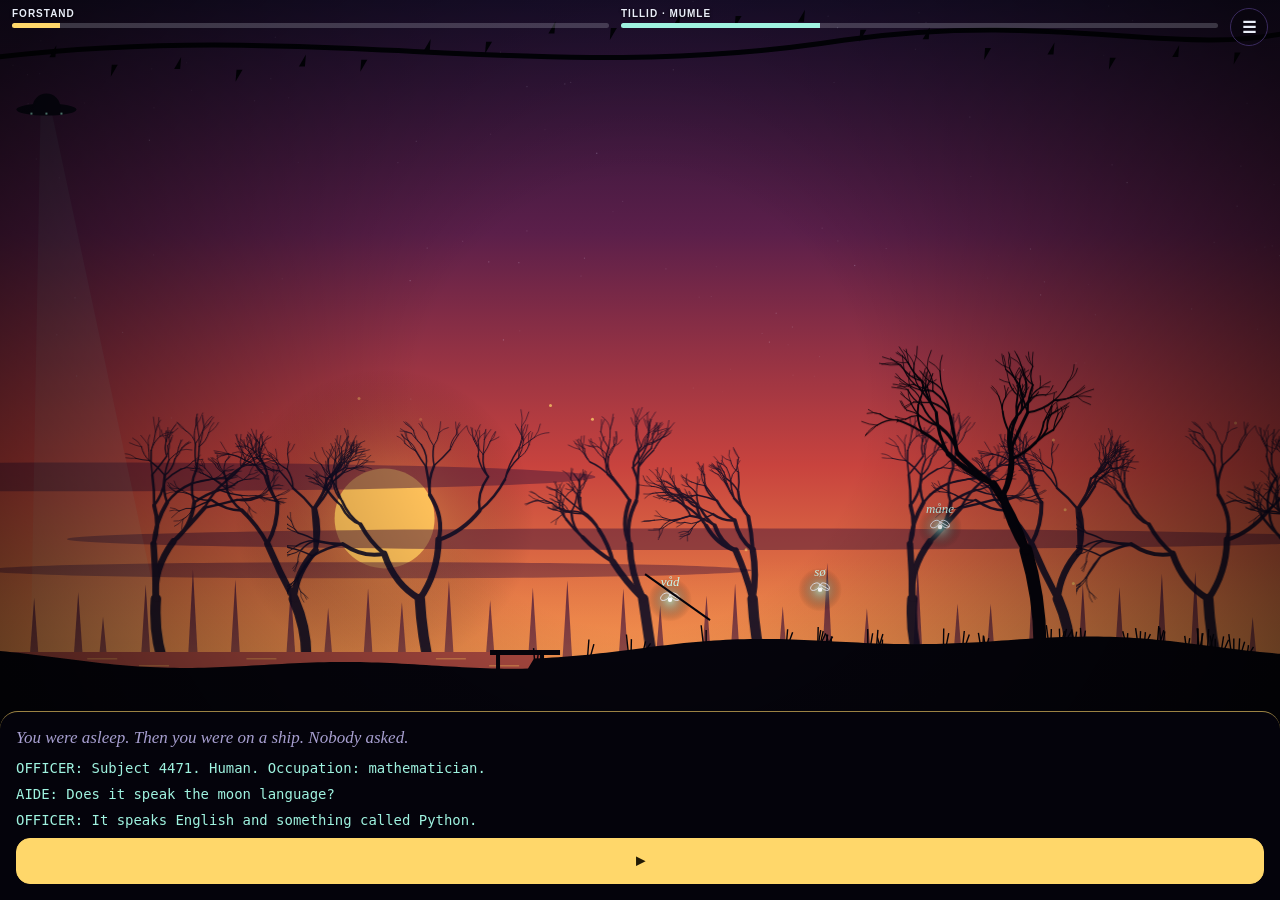
==== commit 6dd94a51: "Menu: chapters open into their parts; chapter 2 lists its six places; menu no longer scrolls under t" ====
--- a/index.html
+++ b/index.html
@@ -23,7 +23,7 @@
 #app{position:fixed;left:0;right:0;bottom:0;max-height:62%;overflow-y:auto;background:var(--panel);border-top:1px solid rgba(255,215,106,.6);border-radius:18px 18px 0 0;padding:14px 16px calc(16px + env(safe-area-inset-bottom,0px));display:flex;flex-direction:column;gap:10px}
 #app.full{max-height:100%;top:0;border-radius:0;border:0;padding-top:calc(58px + env(safe-area-inset-top,0px))}
 #app>*,#mp>*{flex-shrink:0}
-#mp{position:fixed;inset:0;z-index:6;overflow-y:auto;background:rgba(5,4,12,.97);padding:calc(56px + env(safe-area-inset-top,0px)) 16px calc(16px + env(safe-area-inset-bottom,0px));display:flex;flex-direction:column;gap:10px}
+#mp{position:fixed;inset:0;top:calc(54px + env(safe-area-inset-top,0px));z-index:6;overflow-y:auto;background:rgba(5,4,12,.97);box-shadow:0 -80px 0 rgba(5,4,12,.97);padding:12px 16px calc(16px + env(safe-area-inset-bottom,0px));display:flex;flex-direction:column;gap:10px}
 #hud{z-index:7}
 h1{font-size:2rem;line-height:1.05;margin:0;color:var(--gold);font-weight:400}
 h2{font-size:1.3rem;margin:0;font-weight:400;color:var(--gold)}
@@ -39,7 +39,7 @@
 .fg{color:#8f95c4;border-bottom:1px dotted #8f95c4}
 .ordb{min-height:0;padding:6px 10px;font-size:.8rem;color:var(--dim)}.ordl{font-size:.95rem;line-height:1.7;border:1px solid var(--line);border-radius:12px;padding:8px 12px}.ordl i{color:var(--dim);font-size:.85rem}
 .row{display:flex;gap:8px;flex-wrap:wrap}.row>*{flex:1}
-.opts{display:flex;flex-direction:column;gap:8px}
+.opts{display:flex;flex-direction:column;gap:8px}.opts.sub{margin-left:14px;padding-left:10px;border-left:2px solid var(--line)}button.chap{border-color:var(--gold);font-size:1.1rem}
 button{font:inherit;color:var(--ink);background:rgba(58,42,94,.45);border:1px solid var(--line);border-radius:14px;padding:10px 14px;min-height:46px;text-align:left;touch-action:manipulation}
 button small{display:block;color:var(--dim);font:.76rem Verdana,sans-serif}
 button.go{background:var(--gold);color:#221a05;border-color:var(--gold);font-weight:700;text-align:center}
@@ -649,17 +649,22 @@
  $("#bk").onclick=menu}
 function travel(i){const p=PLACES[i];S.beat=p.beat;W.px=p.px;W.mx=null;W.cam=W.px-VW/2;if(p.beat<=6)S.lit=0;if(p.beat<=9)S.stones=0;if(p.beat<=12)S.fogClear=0;if(p.beat<=17)S.dawn=0;if(p.beat<=20)S.gate=0;W.mumAway=0;W.bell=null;save();closeM();hud();toast(p.n,1800)}
 function menu(){
+ const cur=W.px>19000?2:1;if(W.mOpen==null)W.mOpen=cur;const open1=W.mOpen===1,open2=W.mOpen===2,c2ok=S.ch1&&(S.eve===2||S.c2);
  uiM(`<p class="lab">Dumpet på Måne Syv</p><h1>Menu</h1><p class="dim">Forstand ${Math.round(S.fors)} · Tillid: ${Object.keys(S.til).filter(k=>S.til[k]).map(k=>NAMES[k]+" "+S.til[k]).join(" · ")||"none yet"}</p>
  <button class="go" id="bk">Continue</button>
- <p class="lab">Chapter 1 · places</p><div class="opts">${PLACES.map((p,i)=>`<button data-p="${i}" ${S.top<p.beat||W.busy?"disabled":""}>${p.n}<small>${S.top<p.beat?"Not reached yet":W.busy?p.en+" · finish this conversation first":p.en+" · play from here"}</small></button>`).join("")}</div>
- ${S.ch1?`<div class="opts"><button id="evego">Den første aften<small>${S.eve===2?"The inn · play again":"Chapter one continues at the inn"}</small></button></div>`:""}<p class="lab">Chapter 2</p><div class="opts">${!S.ch1?`<button disabled>Tågeby<small>Finish chapter one first</small></button>`:S.eve!==2&&!S.c2?`<button disabled>Tågeby<small>First: the evening at the inn</small></button>`:`<button id="c2go">${S.c2?"Open the town map":"Begin chapter two"}<small>${S.c2?(S.c2.st>=5?"Chapter complete · the town stays open":"Tågeby · questions, a ledger, a counter"):"Inside the walls"}</small></button>`}</div>
+ <div class="opts"><button id="mc1" class="chap">Chapter 1 · Vejen til Tågeby<small>${S.ch1?(S.eve===2?"Complete":"The evening at the inn is still to come"):"The road to Fog Town · in progress"} · ${open1?"tap to close":"tap to open"}</small></button></div>
+ ${open1?`<div class="opts sub">${PLACES.map((p,i)=>`<button data-p="${i}" ${S.top<p.beat||W.busy?"disabled":""}>${p.n}<small>${S.top<p.beat?"Not reached yet":W.busy?p.en+" · finish this conversation first":p.en+" · play from here"}</small></button>`).join("")}<button id="evego" ${S.ch1&&!W.busy?"":"disabled"}>Den første aften<small>${!S.ch1?"The first evening · not reached yet":W.busy?"The first evening · finish this conversation first":S.eve===2?"The first evening, at the inn · play again":"The first evening, at the inn"}</small></button></div>`:""}
+ <div class="opts"><button id="mc2" class="chap" ${c2ok?"":"disabled"}>Chapter 2 · Tågeby<small>${!S.ch1?"Finish chapter one first":!c2ok?"First: the evening at the inn":!S.c2?"Inside the walls · not started":S.c2.st>=5?"Complete · the town stays open":"Fog Town · in progress"}${c2ok?" · "+(open2?"tap to close":"tap to open"):""}</small></button></div>
+ ${open2&&c2ok?`<div class="opts sub">${!S.c2?`<button id="c2go">Begin chapter two<small>Read the notice by the inn</small></button>`:DIST.map(d=>{const m=c2mark(d.id);return `<button data-d="${d.id}" ${W.busy?"disabled":""}>${d.n}<small>${d.en}${W.busy?" · finish this conversation first":m==="!"?" · someone is waiting for you here":m==="✓"?" · done":""}</small></button>`}).join("")+`<button id="c2map" ${W.busy?"disabled":""}>Kort<small>The town map</small></button>`}</div>`:""}
  <p class="lab">Study</p><div class="opts"><button id="nb">Notesbog<small>The grammar you have worked out, with examples</small></button><button id="ob">Ordbog<small>Your ${S.chips.length} words</small></button></div>
  <p class="lab">Settings</p><div class="opts"><button id="vo">Voice<small>Deeper, slower, or a different voice</small></button><button id="pr">People call you: ${S.pro}<small>Tap to switch between hun (she) and han (he)</small></button><button id="snd">Sound and music: ${S.sound?"on":"off"}</button><button id="tlt">Tilt the phone to walk: ${S.tilt?"on":"off"}</button><button id="sv">Your progress<small>Saved automatically · backup · restart</small></button></div>`,true);
- $("#bk").onclick=closeM;if($("#c2go"))$("#c2go").onclick=()=>{if(W.busy)return toast("Finish this conversation first.");if(!S.c2)return c2begin();if(W.px<19000)goDist("raad");townMap()};if($("#evego"))$("#evego").onclick=()=>{if(W.busy)return toast("Finish this conversation first.");eveBegin()};$("#nb").onclick=notes;$("#ob").onclick=words;$("#vo").onclick=voice;$("#sv").onclick=backup;
+ $("#bk").onclick=closeM;$("#mc1").onclick=()=>{W.mOpen=open1?0:1;menu()};$("#mc2").onclick=()=>{W.mOpen=open2?0:2;menu()};
+ if($("#c2go"))$("#c2go").onclick=()=>{if(W.busy)return toast("Finish this conversation first.");c2begin()};if($("#c2map"))$("#c2map").onclick=()=>{if(W.px<19000)goDist("raad");townMap()};if($("#evego"))$("#evego").onclick=()=>eveBegin();
+ mp.querySelectorAll("[data-d]").forEach(b=>b.onclick=()=>goDist(b.dataset.d));$("#nb").onclick=notes;$("#ob").onclick=words;$("#vo").onclick=voice;$("#sv").onclick=backup;
  $("#pr").onclick=()=>{S.pro=S.pro==="han"?"hun":"han";save();menu()};$("#snd").onclick=()=>{S.sound=S.sound?0:1;save();audioStart();menu()};$("#tlt").onclick=()=>{S.tilt=S.tilt?0:1;save();menu()};
  mp.querySelectorAll("[data-p]").forEach(b=>b.onclick=()=>travel(+b.dataset.p));
 }
-$("#menu").onclick=()=>{if(!mp.hidden)return closeM();if(S.landed)menu()};
+$("#menu").onclick=()=>{if(!mp.hidden)return closeM();if(S.landed){W.mOpen=null;menu()}};
 
 // ============================================================ CHAPTER TWO · Tågeby
 // A hub, not a road: a town map, six districts to walk in, people to question.
@@ -697,8 +702,9 @@
  actB.hidden=!label;if(label){const en=label.startsWith("Tal med ")?"Talk to "+label.slice(8):ACT_EN[label]||"";if(actB.dataset.lab!==label){actB.dataset.lab=label;actB.innerHTML=esc(label)+(en?`<small>${esc(en)}</small>`:"")}actB.onclick=fn}
 }
 mapB.onclick=()=>townMap();
+function c2mark(id){const c=C2();return id==="raad"?(c.st===0||(c.st===1&&doneN()===4)||c.st===4?"!":""):id==="bag"?(c.st===3?"!":""):id==="kro"?(c.st===2?"!":c.done.e?"✓":""):id==="torv"?(c.done.s?"✓":""):id==="ur"?(c.done.u?"✓":""):id==="port"?(c.done.g?"✓":""):""}
 function townMap(){
- const c=C2(),mark=id=>id==="raad"?(c.st===0||(c.st===1&&doneN()===4)||c.st===4?"!":""):id==="bag"?(c.st===3?"!":""):id==="kro"?(c.st===2?"!":c.done.e?"✓":""):id==="torv"?(c.done.s?"✓":""):id==="ur"?(c.done.u?"✓":""):id==="port"?(c.done.g?"✓":""):"";
+ const c=C2(),mark=c2mark;const _old=id=>id==="raad"?(c.st===0||(c.st===1&&doneN()===4)||c.st===4?"!":""):id==="bag"?(c.st===3?"!":""):id==="kro"?(c.st===2?"!":c.done.e?"✓":""):id==="torv"?(c.done.s?"✓":""):id==="ur"?(c.done.u?"✓":""):id==="port"?(c.done.g?"✓":""):"";
  const pos={raad:[160,150],torv:[160,250],ur:[62,196],kro:[258,206],port:[160,372],bag:[256,318]};
  uiM(`<p class="lab">Chapter 2 · Tågeby</p><h1>Kort</h1><p class="dim">Tap a place to go there. ${c.st===0?"Start at the town hall.":c.st===1?`Strangers questioned: ${doneN()}/4`:""}</p>
  <svg viewBox="0 0 320 420" style="width:100%;max-width:420px;align-self:center"><ellipse cx="160" cy="220" rx="150" ry="190" fill="#0b0a1c" stroke="#3a2a5e" stroke-width="6"/><path d="M40 300q120-50 240 10" stroke="#2f5a66" stroke-width="10" fill="none" opacity=".7"/><rect x="138" y="398" width="44" height="18" fill="#05040c" stroke="#ffd76a"/>
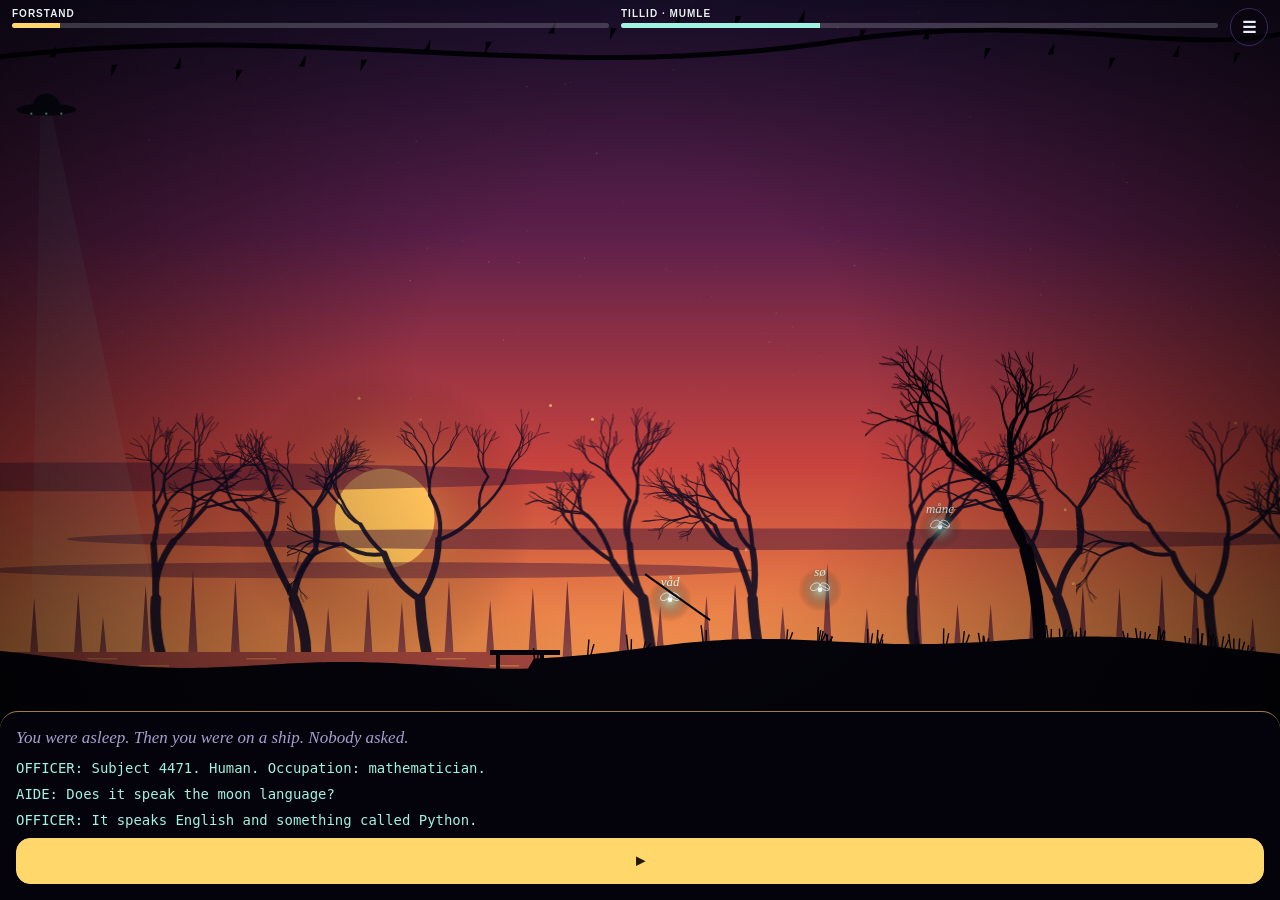
==== commit be5e6938: "Checkpoints inside scenes: leaving mid-conversation resumes at the same step Co-Authored-By: Claude " ====
--- a/index.html
+++ b/index.html
@@ -106,7 +106,7 @@
 let tipT;const toast=(t,ms)=>{tip.textContent=t;tip.hidden=false;clearTimeout(tipT);tipT=setTimeout(()=>tip.hidden=true,ms||2600)};
 document.addEventListener("click",e=>{audioStart();const nn=e.target.closest("[data-n]");if(nn)return toast(NAMES[nn.dataset.n]+" = "+NEN[nn.dataset.n],3200);const w=e.target.closest("[data-w]");if(w){const k=w.dataset.w;toast((k.includes(" ")?k:w.textContent)+" = "+GLOSS[k],3400);if(w.classList.contains("fg")){w.className="w";if(!S.peek.includes(k))S.peek.push(k)}return}const s=e.target.closest("[data-say]");if(s)speak(s.dataset.say,s.dataset.who)});
 const daVoices=()=>{try{return speechSynthesis.getVoices().filter(x=>/^da/i.test(x.lang))}catch(e){return []}};
-function speak(t,who){try{const v=VOICE[who]||[1,1],u=new SpeechSynthesisUtterance(t);u.lang="da-DK";u.rate=Math.max(.5,Math.min(1.6,S.vr*v[0]));u.pitch=Math.max(.1,Math.min(2,S.vp*v[1]));const vs=daVoices(),dv=vs.find(x=>x.name===S.vn)||vs.find(x=>/(^|[^e])male|jeppe|magnus|mand/i.test(x.name))||vs[0];if(dv)u.voice=dv;speechSynthesis.cancel();speechSynthesis.speak(u)}catch(e){}}
+function speak(t,who){if(W.ff)return;try{const v=VOICE[who]||[1,1],u=new SpeechSynthesisUtterance(t);u.lang="da-DK";u.rate=Math.max(.5,Math.min(1.6,S.vr*v[0]));u.pitch=Math.max(.1,Math.min(2,S.vp*v[1]));const vs=daVoices(),dv=vs.find(x=>x.name===S.vn)||vs.find(x=>/(^|[^e])male|jeppe|magnus|mand/i.test(x.name))||vs[0];if(dv)u.voice=dv;speechSynthesis.cancel();speechSynthesis.speak(u)}catch(e){}}
 try{speechSynthesis.getVoices()}catch(e){}
 function hear(){return new Promise(res=>{const SR=window.SpeechRecognition||window.webkitSpeechRecognition;if(!SR)return res(null);let done=false;const fin=v=>{if(!done){done=true;res(v)}};
  try{const r=new SR();r.lang="da-DK";r.maxAlternatives=4;r.onresult=e=>fin([...e.results[0]].map(a=>a.transcript));r.onerror=e=>fin(e.error==="no-speech"?[]:null);r.onend=()=>fin([]);r.start();setTimeout(()=>{try{r.stop()}catch(e){}},9000)}catch(e){fin(null)}})}
@@ -120,7 +120,7 @@
 function closeM(){mp.hidden=true;mp.innerHTML=""}
 const sheetOpen=()=>!app.hidden||!mp.hidden;
 function grant(...ws){const fresh=ws.filter(w=>!S.chips.includes(w));S.chips.push(...fresh);W.fresh=fresh;return fresh}
-function bump(f,who,t){if(f)S.fors=Math.max(0,Math.min(399,S.fors+f*.42));if(who&&t&&S.til[who]!=null)S.til[who]=Math.max(0,Math.min(30,S.til[who]+t));hud()}
+function bump(f,who,t){if(W.ff)return;if(f)S.fors=Math.max(0,Math.min(399,S.fors+f*.42));if(who&&t&&S.til[who]!=null)S.til[who]=Math.max(0,Math.min(30,S.til[who]+t));hud()}
 function hud(){$("#fo").style.width=Math.round(S.fors%100)+"%";$("#hud").firstElementChild.firstChild.textContent="FORSTAND"+["",""," · II"," · III"," · IV"][Math.floor(S.fors/100)+1];const who=W.talk&&S.til[W.talk]!=null?W.talk:"m";$("#tl").firstChild.textContent="TILLID · "+NAMES[who].toUpperCase();$("#ti").style.width=(100*S.til[who]/30)+"%"}
 
 // ---------- SOUND: everything is synthesised here, nothing is recorded ----------
@@ -136,7 +136,7 @@
  A.osc=[0,1,2].map(i=>{const o=c.createOscillator();o.type="triangle";o.frequency.value=146.8;o.detune.value=(i-1)*5;o.connect(A.dg);o.start();return o});
  A.nc=0;A.nk=0;A.no=8;A.step=0;A.next=0;
 }
-function tone(f,dur,vol,type,delay,slide,dest,att){if(!A.c||!S.sound)return;const c=A.c,t=c.currentTime+(delay||0),o=c.createOscillator(),g=c.createGain();o.type=type||"sine";o.frequency.setValueAtTime(f,t);if(slide)o.frequency.exponentialRampToValueAtTime(slide,t+dur);g.gain.setValueAtTime(0,t);g.gain.linearRampToValueAtTime(vol,t+(att||.02));g.gain.exponentialRampToValueAtTime(.0001,t+dur);o.connect(g);g.connect(dest||A.out);o.start(t);o.stop(t+dur+.05)}
+function tone(f,dur,vol,type,delay,slide,dest,att){if(!A.c||!S.sound||W.ff)return;const c=A.c,t=c.currentTime+(delay||0),o=c.createOscillator(),g=c.createGain();o.type=type||"sine";o.frequency.setValueAtTime(f,t);if(slide)o.frequency.exponentialRampToValueAtTime(slide,t+dur);g.gain.setValueAtTime(0,t);g.gain.linearRampToValueAtTime(vol,t+(att||.02));g.gain.exponentialRampToValueAtTime(.0001,t+dur);o.connect(g);g.connect(dest||A.out);o.start(t);o.stop(t+dur+.05)}
 const sfx={catch:()=>[880,1175,1568].forEach((f,i)=>tone(f,.5,.07,"sine",i*.09)),ok:()=>[392,494,587].forEach(f=>tone(f,1.2,.05,"triangle")),bad:()=>tone(120,.35,.09,"sawtooth",0,70),lamp:()=>[1568,2093,2637,3136].forEach((f,i)=>tone(f,.9,.035,"sine",i*.06)),stone:()=>{tone(55,1.4,.22,"sine",0,38);tone(82,.5,.1,"triangle")},caw:()=>{tone(640,.16,.05,"sawtooth",0,380);tone(600,.2,.05,"sawtooth",.22,340)},bell:i=>{const f=[523.3,587.3,659.3,784,880,1046.5][i%6];tone(f,1.6,.09,"triangle");tone(f*2,1,.03,"sine")},clang:()=>{tone(233,.8,.08,"square",0,180);tone(247,.8,.06,"square")},whoosh:()=>tone(900,1.6,.04,"sine",0,120)};
 const _=null,semi=(f,n)=>f*Math.pow(2,n/12);
 /* MUSIC. Every place and every turn of the story has its own piece: key, tempo, instrument and rhythm all change.
@@ -255,7 +255,7 @@
   for(const f of FAIRY){if(S.got.includes(f[2]))continue;if(Math.abs(W.px-f[0])<28&&Math.abs((W.py+45)-f[1])<42){S.got.push(f[2]);grant(f[2]);W.pulse[f[2]]=t;for(let i=0;i<14;i++)W.spark.push({x:f[0],y:f[1],vx:(Math.random()-.5)*120,vy:60+Math.random()*120,t});sfx.catch();bump(2);save();toast("✦ "+f[2]+" = "+GLOSS[f[2]],3000);const wd=f[2];setTimeout(()=>speak(wd),350)}}
   if(b&&!W.busy&&!W.bell&&W.px>=b.x-4){const miss=(b.need||[]).filter(w=>!S.got.includes(w));
    if(miss.length){if(t-W.lastHint>6){W.lastHint=t;bark("Fang ordene først!");toast(`Catch the word-light${miss.length>1?"s":""} first: ${miss.length} still flying behind you`,3200)}}
-   else{W.busy=true;W.L=W.R=false;b.run().then(()=>{S.beat++;S.top=Math.max(S.top,S.beat);W.busy=false;closeSheet();save();hud()})}}
+   else{W.busy=true;W.L=W.R=false;cpStart("b"+S.beat);b.run().then(()=>{cpEnd();S.beat++;S.top=Math.max(S.top,S.beat);W.busy=false;closeSheet();save();hud()})}}
  }else W.walk=0;
  c2buttons(open,t);
  if(W.drop){W.dropT+=dt;if(W.dropT>2.6){W.drop=0;W.px=540;S.landed=1;save()}}
@@ -374,7 +374,7 @@
 function ring(i,t){const B=W.bell;B.cool=t+.35;if(B.words[i]===B.target[B.rung.length]){B.rung.push(i);sfx.bell(B.rung.length-1);speak(B.words[i],"f");if(B.rung.length===B.target.length){const r=B.res;setTimeout(()=>{W.bell=null;r()},900)}}
  else{const said=B.words[i],at=B.rung.length;B.rung=[];sfx.clang();bump(-1);toast(B.wrong?B.wrong(said,at):"Kvæk! Wrong order. Start again.",3600)}}
 // hang the words of a clause as bells over the pond; ring them in the right order by jumping
-function bells(lead,target,wrong){return new Promise(res=>{const n=target.length;let w;do{w=target.slice().sort(()=>Math.random()-.5)}while(w.join()===target.join());closeSheet();W.bell={lead,target,words:w,xs:w.map((_,i)=>POND[0]+50+i*(POND[1]-POND[0]-100)/(n-1)),rung:[],cool:0,max:POND[1]-10,res,wrong};toast("Jump to ring the bells in the right order",3600)})}
+function bells_(lead,target,wrong){return new Promise(res=>{const n=target.length;let w;do{w=target.slice().sort(()=>Math.random()-.5)}while(w.join()===target.join());closeSheet();W.bell={lead,target,words:w,xs:w.map((_,i)=>POND[0]+50+i*(POND[1]-POND[0]-100)/(n-1)),rung:[],cool:0,max:POND[1]-10,res,wrong};toast("Jump to ring the bells in the right order",3600)})}
 function bark(text){W.bub={text,until:W.t+3.2};speak(text,"m")}
 const hold=(el,k)=>{const on=e=>{e.preventDefault();audioStart();W[k]=true},off=e=>{e.preventDefault();W[k]=false};el.addEventListener("pointerdown",on);el.addEventListener("pointerup",off);el.addEventListener("pointerleave",off);el.addEventListener("pointercancel",off)};
 hold($("#bl"),"L");hold($("#br"),"R");
@@ -383,12 +383,33 @@
 addEventListener("keyup",e=>{if(e.key==="ArrowLeft")W.L=false;if(e.key==="ArrowRight")W.R=false});
 addEventListener("deviceorientation",e=>{W.tiltV=S.tilt&&e.gamma!=null?(e.gamma>12?1:e.gamma<-12?-1:0):0});
 
+// ---------- CHECKPOINTS: every answered step of a scene is remembered, so leaving mid-scene loses nothing.
+// On return the scene is replayed silently up to the step you were on.
+function cpStart(id){if(S.cp&&S.cp.id===id&&S.cp.r.length){W.ffq=S.cp.r.slice();W.ff=true}else{S.cp={id,r:[]};W.ffq=[];W.ff=false}}
+function cpEnd(){delete S.cp;W.ff=false;W.ffq=[]}
+async function step(run,replay,pick){
+ if(W.sd)return run();
+ if(W.ffq&&W.ffq.length){const v=W.ffq.shift();return replay?replay(v):v}
+ W.ff=false;if(S.cp)save();W.sd=1;let v;try{v=await run()}finally{W.sd=0}
+ if(S.cp)S.cp.r.push(pick?pick(v):v===undefined?null:v);return v}
+function bells(...a){return step(()=>bells_(...a))}
+function say(...a){return step(()=>say_(...a))}
+function tell(...a){return step(()=>tell_(...a))}
+function sorter(...a){return step(()=>sorter_(...a))}
+function gaps(...a){return step(()=>gaps_(...a))}
+function connect(...a){return step(()=>connect_(...a))}
+function place(...a){return step(()=>place_(...a))}
+function order(...a){return step(()=>order_(...a))}
+function listenQ(...a){return step(()=>listenQ_(...a))}
+function speakDrill(...a){return step(()=>speakDrill_(...a))}
+function board(...a){return step(()=>board_(...a))}
+function converse(o){return step(()=>converse_(o),t=>{const r=o.judge(t,0);return r&&r.ok?r:{ok:1}},r=>r.t)}
 // ---------- TALKING ----------
 const NEN={m:"Mumle · a name; it means 'mumble'",r:"the Raven",t:"the Troll",l:"the Lantern",k:"the Bog Wife",b:"the Baker Woman",y:"the Lantern Man",i:"Inn Mother",f:"the Frog",g:"Grumme · a name; it sounds like 'grim'",c:"the Child",x:"Head Clerk Blanket · 'blanket' is a form you fill in",s:"Mrs Sild · 'sild' is herring",u:"Mr Sekund · 'second', as on a clock",e:"Bridge-builder Rask · 'rask' means quick",q:"the Book",o:"Innkeeper Bodil",d:"the Fiddler",v:"Mrs Kvist · 'kvist' is a twig",j:"the Apprentice"};
 const npc=(who,da)=>`<p class="dk pop"><b data-n="${who}">${NAMES[who]}</b>${fog(da)} <button class="mini" data-say="${esc(da)}" data-who="${who}">▶</button></p>`;
 // an NPC speaks; note = what you see them do, think = your own English thought
-function say(who,da,o){o=o||{};return new Promise(res=>{W.talk=who;hud();ui(npc(who,da)+(o.note?`<p class="nar">${esc(o.note)}</p>`:"")+(o.think?`<p class="you">${esc(o.think)}</p>`:"")+`<button class="go" id="nx">▸</button>`);speak(da,who);$("#nx").onclick=res})}
-function tell(lines){return new Promise(res=>{ui(lines.map(l=>l[0]==="y"?`<p class="you pop">${esc(l[1])}</p>`:l[0]==="a"?`<p class="ali pop">${esc(l[1])}</p>`:`<p class="nar pop">${esc(l[1])}</p>`).join("")+`<button class="go" id="nx">▸</button>`);$("#nx").onclick=res})}
+function say_(who,da,o){o=o||{};return new Promise(res=>{W.talk=who;hud();ui(npc(who,da)+(o.note?`<p class="nar">${esc(o.note)}</p>`:"")+(o.think?`<p class="you">${esc(o.think)}</p>`:"")+`<button class="go" id="nx">▸</button>`);speak(da,who);$("#nx").onclick=res})}
+function tell_(lines){return new Promise(res=>{ui(lines.map(l=>l[0]==="y"?`<p class="you pop">${esc(l[1])}</p>`:l[0]==="a"?`<p class="ali pop">${esc(l[1])}</p>`:`<p class="nar pop">${esc(l[1])}</p>`).join("")+`<button class="go" id="nx">▸</button>`);$("#nx").onclick=res})}
 // You speak: tap your words in order, or say it aloud, or write it. Returns the normalised text.
 function utter(o){return new Promise(res=>{
  let comp=[],done=false,raf,t0=performance.now();const fresh=W.fresh||[];
@@ -419,7 +440,7 @@
 const answerFor=o=>{if(o.ans)return o.ans;if(o.who==="l")return /tak/.test(o.hint||"")?"lys tak":"lys";if(o.who==="c")return "på grund af søen";const a=ANS[o.who+"|"+o.da];return typeof a==="function"?a():a||""};
 const IRONY={m:["Hm. Jeg siger det bare, så gør du det efter mig:","He sighs like a very small teacher."],l:["Lygten er ikke døv. Sig bare:","Mumle folds his arms. The lantern, somehow, also folds its arms."],r:["Kra. Skal jeg også flyve for dig? Sig:","The raven inspects one claw, bored."],t:["Jeg har ventet i fyrre år. Jeg kan godt vente lidt endnu. Sig:","The troll settles in, comfortably, like a landslide."],k:["Min suppe bliver kold. Sig bare:","She stirs, pointedly."],b:["Brødet bliver gammelt, min ven. Sig:","She taps the loaf. It already sounds a day older."],y:["Jeg har hele natten. Det har du ikke. Sig:","He adjusts his hat by one degree."],i:["Du er virkelig træt, kan jeg høre. Sig bare:","She pats your arm, which is worse."],g:["Skal jeg hente frøerne? Sig:","He glances at the pond. The pond glances back."],c:["Mor, kan hun ikke tale? Sig:","The child says this at full volume."]};
 // keep asking until the judge is satisfied; the NPC always answers in fluent Danish
-async function converse(o){
+async function converse_(o){
  const ans=answerFor(o);let give=false;
  for(let tries=0;;tries++){
   const u=await utter(Object.assign({},o,{ans},give?{give:ans,secs:0}:{}));let r=u.mode==="late"?(o.late||{who:o.who,da:"For langsomt."}):o.judge(u.text,tries);
@@ -428,7 +449,7 @@
   let told="";if(!r.ok&&tries>=2&&!give&&ans){give=true;const ir=IRONY[o.who]||IRONY.m,line=ir[0].replace("hun",hx());r={who:o.who==="l"?"m":o.who,da:line+" "+ans.charAt(0).toUpperCase()+ans.slice(1)+".",note:ir[1]};told=`<p class="fb">Say exactly this: <span lang="da">${fog(ans)}</span> <button class="mini" data-say="${esc(ans)}">▶</button><br><span class="dim">${esc(o.hint||"")}</span></p>`}
   const own=r.ok&&u.mode!=="tap";bump((r.fors||0)*(give&&r.ok?.5:1)+(own?2:0),o.who,r.til||0);
   await new Promise(res=>{ui(`${u.text?`<p class="mine"><b>${esc(S.name||"You")}${u.mode==="voice"?" · spoken":u.mode==="write"?" · written":""}</b><span lang="da">${fog(u.raw||u.text)}</span></p>`:""}${npc(r.who||o.who,r.da)}${r.note?`<p class="nar">${esc(r.note)}</p>`:""}${r.think?`<p class="you">${esc(r.think)}</p>`:""}${told}${own?`<p class="dim">+2 Forstand for ${u.mode==="voice"?"saying":"writing"} it yourself.</p>`:""}<button class="go" id="nx">▸</button>`);speak(r.da,r.who||o.who);$("#nx").onclick=res});
-  if(r.ok)return r;
+  if(r.ok){r.t=u.text;return r}
  }
 }
 
@@ -516,9 +537,9 @@
  ,{x:6440,need:["sove"],run:async()=>{
   mood("mystery");
   await tell([["n","Three lights hang over the bog, a little way off the path. They are not word-lights. They are calling to you, all at once, in sweet reasonable voices."],["y","No text on these. Listening only. One of the three might be telling the truth, which is better odds than most seminars."]]);
-  const W3=[["Kom hertil for at sove i mosen!",0],["Kom hertil for at finde vejen!",1],["Kom hertil for at blive våd!",0]].sort(()=>Math.random()-.5);
-  for(;;){const pick=await new Promise(res=>{ui(`<p class="lab">Lygtemændene · listen, then choose which to follow</p>${W3.map((w,i)=>`<div class="row"><button data-l="${i}">▶ Light ${i+1}</button><button class="ghost" data-f="${i}">Follow it</button></div>`).join("")}<button class="ghost" id="show">Show me the words</button><div id="txt"></div>`);
-    app.querySelectorAll("[data-l]").forEach(b=>b.onclick=()=>speak(W3[+b.dataset.l][0],"c"));app.querySelectorAll("[data-f]").forEach(b=>b.onclick=()=>res(+b.dataset.f));$("#show").onclick=()=>{$("#txt").innerHTML=W3.map((w,i)=>`<p class="dk"><b>Light ${i+1}</b>${fog(w[0])}</p>`).join("")}});
+  const W3=await step(async()=>[["Kom hertil for at sove i mosen!",0],["Kom hertil for at finde vejen!",1],["Kom hertil for at blive våd!",0]].sort(()=>Math.random()-.5));
+  for(;;){const pick=await step(()=>new Promise(res=>{ui(`<p class="lab">Lygtemændene · listen, then choose which to follow</p>${W3.map((w,i)=>`<div class="row"><button data-l="${i}">▶ Light ${i+1}</button><button class="ghost" data-f="${i}">Follow it</button></div>`).join("")}<button class="ghost" id="show">Show me the words</button><div id="txt"></div>`);
+    app.querySelectorAll("[data-l]").forEach(b=>b.onclick=()=>speak(W3[+b.dataset.l][0],"c"));app.querySelectorAll("[data-f]").forEach(b=>b.onclick=()=>res(+b.dataset.f));$("#show").onclick=()=>{$("#txt").innerHTML=W3.map((w,i)=>`<p class="dk"><b>Light ${i+1}</b>${fog(w[0])}</p>`).join("")}}));
    if(W3[pick][1]){sfx.ok();bump(6,"m",2);await tell([["n","The light bobs ahead along a line of firm ground. The other two go out, sulking."],["y","'For at finde vejen.' The same purpose I gave the bog-woman. The other two wanted me to sleep in a swamp or get wet. Again."]]);break}
    sfx.bad();bump(-1);await tell([["n",W3[pick][0].includes("sove")?"You follow it. The ground yawns. Mumle hauls you out of the mud by the collar, which is becoming a habit.":"You follow it straight into a pool. Mumle hauls you out by the collar, which is becoming a habit."],["y","That one lied. In fairness, I was warned. In Danish."]])}
   grant("blive");
@@ -647,7 +668,7 @@
  $("#rl").onclick=()=>{try{const o=JSON.parse(decodeURIComponent(escape(atob($("#rc").value.trim()))));if(!o||o.v!==1)throw 0;localStorage.setItem("dumpet-f1",JSON.stringify(o));location.reload()}catch(e){toast("That code doesn't work. Check that you pasted all of it.",3500)}};
  let arm=false;$("#rs").onclick=e=>{if(!arm){arm=true;e.target.textContent="Tap again: this erases your words and progress";return}const keep={v:1,vp:S.vp,vr:S.vr,vn:S.vn,sound:S.sound,tilt:S.tilt};try{localStorage.setItem("dumpet-f1",JSON.stringify(keep))}catch(x){}location.reload()};
  $("#bk").onclick=menu}
-function travel(i){const p=PLACES[i];S.beat=p.beat;W.px=p.px;W.mx=null;W.cam=W.px-VW/2;if(p.beat<=6)S.lit=0;if(p.beat<=9)S.stones=0;if(p.beat<=12)S.fogClear=0;if(p.beat<=17)S.dawn=0;if(p.beat<=20)S.gate=0;W.mumAway=0;W.bell=null;save();closeM();hud();toast(p.n,1800)}
+function travel(i){delete S.cp;const p=PLACES[i];S.beat=p.beat;W.px=p.px;W.mx=null;W.cam=W.px-VW/2;if(p.beat<=6)S.lit=0;if(p.beat<=9)S.stones=0;if(p.beat<=12)S.fogClear=0;if(p.beat<=17)S.dawn=0;if(p.beat<=20)S.gate=0;W.mumAway=0;W.bell=null;save();closeM();hud();toast(p.n,1800)}
 function menu(){
  const cur=W.px>19000?2:1;if(W.mOpen==null)W.mOpen=cur;const open1=W.mOpen===1,open2=W.mOpen===2,c2ok=S.ch1&&(S.eve===2||S.c2);
  uiM(`<p class="lab">Dumpet på Måne Syv</p><h1>Menu</h1><p class="dim">Forstand ${Math.round(S.fors)} · Tillid: ${Object.keys(S.til).filter(k=>S.til[k]).map(k=>NAMES[k]+" "+S.til[k]).join(" · ")||"none yet"}</p>
@@ -692,13 +713,14 @@
  const inC2=W.px>19000,idle=!open&&!W.busy&&!W.drop;
  mapB.hidden=!(inC2&&idle&&S.c2);
  let label="",fn=null;
- const run=(need,f,room)=>()=>{const miss=need.filter(w=>!S.got.includes(w));if(miss.length)return toast(`Catch the word-light${miss.length>1?"s":""} here first: ${miss.length} still flying`,3200);W.busy=true;W.L=W.R=false;W.pr={};W.room=room;f().catch(e=>console.error(e)).then(()=>{W.busy=false;W.room=null;closeSheet();save();hud()})};
+ const run=(need,f,room,cid)=>()=>{const miss=need.filter(w=>!S.got.includes(w));if(miss.length)return toast(`Catch the word-light${miss.length>1?"s":""} here first: ${miss.length} still flying`,3200);W.busy=true;W.L=W.R=false;W.pr={};W.room=room;cpStart(cid);f().catch(e=>console.error(e)).then(()=>{cpEnd();W.busy=false;W.room=null;closeSheet();save();hud()})};
  if(idle&&inC2&&S.c2){const d=curDist();
-  if(Math.abs(W.px-(d.x+560))<80){label=d.who==="x"?"Gå til skranke 7":d.id==="bag"&&S.c2.st===3?"Lyt bag bageriet":"Tal med "+NAMES[d.who];fn=run(d.need,TALK[d.id],d.id==="bag"&&S.c2.st===3?"bagN":d.id)}
-  else if(d.id==="torv"&&S.c2.st>=1&&Math.abs(W.px-(d.x+340))<70){label="Ekkobrønden";fn=run([],SPOT.echo,"well")}}
+  if(Math.abs(W.px-(d.x+560))<80){label=d.who==="x"?"Gå til skranke 7":d.id==="bag"&&S.c2.st===3?"Lyt bag bageriet":"Tal med "+NAMES[d.who];fn=run(d.need,TALK[d.id],d.id==="bag"&&S.c2.st===3?"bagN":d.id,"t:"+d.id+":"+S.c2.st+":"+doneN()+":"+(S.c2.done[d.who]?1:0))}
+  else if(d.id==="torv"&&S.c2.st>=1&&Math.abs(W.px-(d.x+340))<70){label="Ekkobrønden";fn=run([],SPOT.echo,"well","echo")}}
  else if(idle&&S.ch1&&!inC2){
-  if(Math.abs(W.px-INNX)<70&&!S.c2){label="Gå ind i kroen";fn=run([],eveTalk,"inn")}
+  if(Math.abs(W.px-INNX)<70&&!S.c2){label="Gå ind i kroen";fn=run([],eveTalk,"inn","eve")}
   else if(S.eve===2&&Math.abs(W.px-BOARDX)<50){label=S.c2?"Til rådhuset":"Læs opslaget";fn=S.c2?()=>goDist("raad"):c2begin}}
+ if(W.resume&&idle&&S.landed){W.resume=0;if(fn&&S.cp&&S.cp.r.length&&!/^b/.test(S.cp.id)){fn();return}}
  actB.hidden=!label;if(label){const en=label.startsWith("Tal med ")?"Talk to "+label.slice(8):ACT_EN[label]||"";if(actB.dataset.lab!==label){actB.dataset.lab=label;actB.innerHTML=esc(label)+(en?`<small>${esc(en)}</small>`:"")}actB.onclick=fn}
 }
 mapB.onclick=()=>townMap();
@@ -738,12 +760,12 @@
 }
 // ----- new kinds of play
 // by ear: hear a line, choose its category; the words appear only afterwards
-function sorter(o){return new Promise(res=>{let i=0;const items=o.items.slice().sort(()=>Math.random()-.5);
+function sorter_(o){return new Promise(res=>{let i=0;const items=o.items.slice().sort(()=>Math.random()-.5);
  const show=()=>{const it=items[i];ui(`<p class="lab">${o.title} · ${i+1}/${items.length}</p><p class="nar">${esc(o.intro)}</p><div class="row"><button class="go" id="pl">▶ Lyt · listen</button><button class="ghost" id="tx">Show the words</button></div><p class="dk" id="txt" hidden>${fog(it[0])}</p><div class="opts">${o.cats.map((c,k)=>`<button data-k="${k}">${c}</button>`).join("")}</div>`,true);
   const play=()=>speak(it[0],o.who);$("#pl").onclick=play;$("#tx").onclick=()=>{$("#txt").hidden=false};play();
   app.querySelectorAll("[data-k]").forEach(b=>b.onclick=()=>{if(+b.dataset.k===it[1]){sfx.bell(+b.dataset.k);bump(3,o.who,1);$("#txt").hidden=false;b.style.borderColor="var(--gold)";app.querySelectorAll("[data-k]").forEach(x=>x.disabled=true);setTimeout(()=>{i++;i<items.length?show():res()},1300)}else{sfx.clang();bump(-1);$("#txt").hidden=false;toast(o.wrong?o.wrong(it):"Not that one. Listen again.",3800);play()}})};show()})}
 // word order: drop the small word into the right gap, or choose which way round
-function gaps(o){return new Promise(res=>{let i=0;const show=()=>{const r=o.rounds[i],head=`<p class="lab">${o.title} · ${i+1}/${o.rounds.length}</p>`;
+function gaps_(o){return new Promise(res=>{let i=0;const show=()=>{const r=o.rounds[i],head=`<p class="lab">${o.title} · ${i+1}/${o.rounds.length}</p>`;
   const win=full=>{sfx.bell(i);W.cast=W.t;bump(4,o.who,1);speak(full,o.who);ui(head+`<p class="dk pop">${fog(full)}</p><p class="you">${esc(r.rule)}</p><button class="go" id="nx">▸</button>`,true);$("#nx").onclick=()=>{i++;i<o.rounds.length?show():res()}};
   if(r.opts){ui(head+`<p class="nar">Which way round?</p><p class="dk">${fog(r.lead)} …</p><div class="opts">${r.opts.map((x,k)=>`<button lang="da" data-k="${k}">… ${esc(x)}</button>`).join("")}</div>`,true);
    app.querySelectorAll("[data-k]").forEach(b=>b.onclick=()=>+b.dataset.k===r.a?win(r.lead+" "+r.opts[r.a]+"."):(sfx.clang(),bump(-1),toast(r.hint,4200)))}
@@ -751,7 +773,7 @@
    app.querySelectorAll("[data-g]").forEach(b=>b.onclick=()=>{if(+b.dataset.g===r.at){const w=r.words.slice();w.splice(r.at,0,r.adv);win((r.pre?r.pre+" ":"")+w.join(" ")+(r.pre?" …":"."))}else{sfx.clang();bump(-1);toast(r.hint,4200)}})}
  };show()})}
 // connect: join each beginning to the ending it belongs with
-function connect(o){return new Promise(res=>{const R=o.R.map((t,k)=>[t,k]).sort(()=>Math.random()-.5);let sel=null,done=0;
+function connect_(o){return new Promise(res=>{const R=o.R.map((t,k)=>[t,k]).sort(()=>Math.random()-.5);let sel=null,done=0;
  ui(`<p class="lab">${o.title}</p><p class="nar">${esc(o.intro)}</p><div id="cn" style="position:relative;display:grid;grid-template-columns:1fr 1fr;gap:10px 34px"><svg id="ln" style="position:absolute;inset:0;width:100%;height:100%;pointer-events:none"></svg>${o.L.map((l,k)=>`<button lang="da" data-l="${k}" style="grid-column:1;grid-row:${k+1}">${esc(l)}</button>`).join("")}${R.map((r,k)=>`<button lang="da" data-r="${r[1]}" style="grid-column:2;grid-row:${k+1}">${esc(r[0])}</button>`).join("")}</div><p class="you" id="say" hidden></p>`,true);
  const line=(a,b)=>{const c=$("#cn").getBoundingClientRect(),A=a.getBoundingClientRect(),B=b.getBoundingClientRect();$("#ln").innerHTML+=`<line x1="${A.right-c.left}" y1="${A.top+A.height/2-c.top}" x2="${B.left-c.left}" y2="${B.top+B.height/2-c.top}" stroke="#ffd76a" stroke-width="2.5"/>`};
  app.querySelectorAll("[data-l]").forEach(b=>b.onclick=()=>{app.querySelectorAll("[data-l]").forEach(x=>x.style.borderColor="");sel=b;b.style.borderColor="var(--gold)"});
@@ -760,7 +782,7 @@
   else{sfx.clang();const pastL=o.past[l],pastR=o.past[r];if(pastL!==pastR){bump(-1);toast(pastL?"That beginning is in the past. A past moment takes da, not når.":"That beginning is about now or later. It takes når, not da.",4500)}else toast(o.silly||"Grammatically fine. Factually worrying. Try another.",3800)}})})}
 // the ledger: after someone answers, mark it on the line of time
 const ARR=["for 40 år siden","for 30 år siden","for 4 år siden","for 3 år siden","for 2 år siden"],STAY=["i to uger","om en måned","om to år","hele livet","det ved ingen"];
-function place(who,kind,idx,line){return new Promise(res=>{const list=kind==="a"?ARR:STAY;
+function place_(who,kind,idx,line){return new Promise(res=>{const list=kind==="a"?ARR:STAY;
  ui(`<p class="lab">The ledger · ${kind==="a"?"when they came":"how long they stay"}</p>${npc(who,line)}<p class="nar">${kind==="a"?"Past ⟵ tap where it belongs on the line ⟶ now":"Now ⟵ tap where it belongs on the line ⟶ never"}</p><div class="row" style="gap:4px">${list.map((x,k)=>`<button lang="da" data-k="${k}" style="flex:1 1 30%;text-align:center;font-size:.9rem">${x}</button>`).join("")}</div>`);
  app.querySelectorAll("[data-k]").forEach(b=>b.onclick=()=>{if(+b.dataset.k===idx){C2().tl[who+kind]=idx;sfx.ok();bump(3);res()}else{sfx.bad();bump(-1);toast("That's not what they said. Listen again.",3000);speak(line,who)}})})}
 // ----- questions you can now ask
@@ -777,16 +799,16 @@
 // ----- more kinds of play
 const heardScore=(alts,target)=>{const tw=norm(target).split(" ");return Math.max(0,...alts.map(a=>{const aw=norm(a).split(" ");return tw.filter(w=>aw.includes(w)).length/tw.length}))};
 // put things in order by tapping them, first to last
-function order(o){return new Promise(res=>{const n=o.items.length;let k=0;const sh=o.items.map((t,i)=>[t,i]).sort(()=>Math.random()-.5);
+function order_(o){return new Promise(res=>{const n=o.items.length;let k=0;const sh=o.items.map((t,i)=>[t,i]).sort(()=>Math.random()-.5);
  ui(`<p class="lab">${o.title}</p><p class="nar">${esc(o.intro)}</p><div class="opts" id="ol"></div><p class="lab">${o.from} ⟶ ${o.to}</p><div class="chips" id="ob">${sh.map(x=>`<button class="chip" data-o="${x[1]}">${esc(x[0])}</button>`).join("")}</div>`,true);
  app.querySelectorAll("[data-o]").forEach(b=>b.onclick=()=>{if(+b.dataset.o===k){k++;b.disabled=true;b.style.display="none";$("#ol").insertAdjacentHTML("beforeend",`<button disabled style="opacity:1;border-color:var(--gold)">${k}. ${esc(b.textContent)}</button>`);sfx.bell(k);speak(b.textContent.split(" · ")[0],o.who);bump(2);if(k===n)setTimeout(res,1200)}else{sfx.clang();bump(-1);toast(o.wrong||"Not yet. Something else comes before that.",3000)}})})}
 // listen first, answer after: the words stay hidden until you have decided
-function listenQ(o){return new Promise(res=>{let i=0;const show=()=>{const it=o.items[i],ord=it.o.map((x,k)=>[x,k]).sort(()=>Math.random()-.5);
+function listenQ_(o){return new Promise(res=>{let i=0;const show=()=>{const it=o.items[i],ord=it.o.map((x,k)=>[x,k]).sort(()=>Math.random()-.5);
   ui(`<p class="lab">${o.title} · ${i+1}/${o.items.length}</p><p class="nar">${esc(o.intro)}</p><div class="row"><button class="go" id="pl">▶ Lyt · listen</button><button class="ghost" id="tx">Show the words</button></div><p class="dk" id="txt" hidden>${fog(it.da)}</p><p class="dk">${fog(it.q)}</p><div class="opts">${ord.map(x=>`<button lang="da" data-k="${x[1]}">${esc(x[0])}</button>`).join("")}</div>`,true);
   const play=()=>speak(it.da,o.who);$("#pl").onclick=play;$("#tx").onclick=()=>{$("#txt").hidden=false};play();
   app.querySelectorAll("[data-k]").forEach(b=>b.onclick=()=>{if(+b.dataset.k===0){sfx.ok();bump(4,o.who,1);if(it.rec)C2().tl[it.rec[0]]=it.rec[1];ui(`<p class="dk pop">${fog(it.da)}</p>${it.think?`<p class="you">${esc(it.think)}</p>`:""}<button class="go" id="nx">▸</button>`,true);$("#nx").onclick=()=>{i++;i<o.items.length?show():res()}}else{sfx.bad();bump(-1);toast("Listen again.",2200);play()}})};show()})}
 // say it aloud: the microphone judges, or you do
-function speakDrill(o){return new Promise(res=>{let i=0;const show=()=>{const it=o.items[i];let tries=0;
+function speakDrill_(o){return new Promise(res=>{let i=0;const show=()=>{const it=o.items[i];let tries=0;
   ui(`<p class="lab">${o.title} · ${i+1}/${o.items.length}</p><p class="nar">${esc(o.intro)}</p><p class="dk" data-say="${esc(it[0])}">${fog(it[0])}</p><p class="you">${esc(it[1])}</p><div class="row"><button id="pl">▶ Hør · hear it</button><button class="go" id="mic">🎤 Sig det · say it</button></div><div id="vo"></div>`,true);
   const next=()=>{sfx.bell(i);if(!(S.c2&&S.c2.games.echo))bump(4);i++;i<o.items.length?show():res()};
   const self=msg=>{if(!$("#vo"))return;$("#vo").innerHTML=`<p class="dim">${msg}</p><div class="row"><button id="y">It sounded right</button><button id="n">Next one</button></div>`;$("#y").onclick=next;$("#n").onclick=()=>{i++;i<o.items.length?show():res()}};
@@ -847,7 +869,7 @@
     judge:t=>/når det regner savner jeg (min |mit |mine )?[a-zæøå]+/.test(t)?{ok:1,da:"Verbet er nummer to. Paragraf 2. Godt.",fors:12,til:4,note:"He nods, once, to the form rather than to you."}:/jeg savner .+ når det regner/.test(t)?{ok:1,da:"Det er også rigtigt. Rubrik 8.",fors:8,til:3}:/når det regner jeg savner/.test(t)?{da:"Nej. 'Når det regner, SAVNER jeg …' Først verbet, så 'jeg'. Paragraf 2.",fors:1,think:"The whole når-clause counts as position one. So the verb is next. Every time."}:{da:"En hel sætning: Når det regner, …"}});
    mood("dread");
    await say("x","Sidste rubrik. Rubrik 9: Forstand. Sig en sætning: 'Jeg kan ikke tale dansk.'",{note:"He looks at a point just above your head, as if reading something written there.",think:"Box nine. Paragraph one. I know what this box is for now. He wants a sentence. I could give him a good one. Or I could do what forty years of residents have done, and get it wrong on purpose."});
-   const fake=await new Promise(res=>{ui(`<p class="lab">Rubrik 9</p><p class="nar">How do you answer?</p><div class="opts"><button id="c1">Say it properly<small>Jeg kan ikke tale dansk.</small></button><button id="c2">Say it wrong, on purpose<small>Put the words in an order you know is a mistake.</small></button></div>`);$("#c1").onclick=()=>res(false);$("#c2").onclick=()=>res(true)});
+   const fake=await step(()=>new Promise(res=>{ui(`<p class="lab">Rubrik 9</p><p class="nar">How do you answer?</p><div class="opts"><button id="c1">Say it properly<small>Jeg kan ikke tale dansk.</small></button><button id="c2">Say it wrong, on purpose<small>Put the words in an order you know is a mistake.</small></button></div>`);$("#c1").onclick=()=>res(false);$("#c2").onclick=()=>res(true)}));
    grant("kan","tale","dansk");
    if(fake){await converse({who:"x",da:"Sig: Jeg kan ikke tale dansk.",ans:"jeg ikke kan tale dansk",hint:"A mistake on purpose: move 'ikke' to where it does not belong in a main clause: Jeg ikke kan tale dansk.",pool:["jeg","kan","ikke","tale","dansk"],judge:t=>{const w=t.split(" ").sort().join(" ");return w==="dansk ikke jeg kan tale"&&t!=="jeg kan ikke tale dansk"?{ok:1,da:"'Jeg ikke kan.' Det er ordstillingen fra en ledsætning. Man skal kunne grammatik for at lave den fejl.",fors:6,note:"He writes for a long time.",think:"You have to know the grammar to make that mistake. He's right. I chose the exact wrong order that only someone who knows the rule would choose. I have failed at failing."}:t==="jeg kan ikke tale dansk"?{da:"Det var rigtigt. Ville du ikke sige det forkert?",note:"He waits, pen raised."}:{da:"Brug de fem ord."}}})}
    else await converse({who:"x",da:"Sig: Jeg kan ikke tale dansk.",ans:"jeg kan ikke tale dansk",hint:"Main clause: subject, verb, ikke.",pool:["jeg","kan","ikke","tale","dansk"],judge:t=>t==="jeg kan ikke tale dansk"?{ok:1,da:"'Jeg kan ikke tale dansk', siger hun. På perfekt dansk.".replace("hun",hx()),fors:8,note:"He writes for a long time.",think:"I have just told a government official, flawlessly, that I cannot speak. There is a paradox in there with somebody's name on it."}:{da:"Nej. Subjekt, verbum, 'ikke'."}});
@@ -1019,7 +1041,7 @@
   await speakDrill({who:"s",title:"Ekkobrønden · the echo well",intro:"Listen, then say the line aloud into the well. Danish swallows the small words: say them short and light.",items:[["Hvor længe skal du være her?","'skal' is short, almost 'sga'. 'du' is light. The weight is on LÆNG-e and VÆ-re."],["Jeg skal være her i to år.","'Jeg skal' runs together. Weight on VÆ-re, TO, ÅR."],["Det ved jeg ikke endnu.","'ved' ends soft. 'ikke' is said 'egge'. Weight on VED and EN-nu."],["Jeg vil gerne blive her.","'vil' is short, almost 've'. Weight on GER-ne and BLI-ve."],["Jeg rejser hjem om en måned.","Weight on HJEM and MÅ-ned. 'om en' is quick."]]});
   c.games.echo=1;await tell([["n","The well gives your last sentence back, a little deeper than you said it, and with better vowels."]])}};
 // the detective board: two things people told you cannot both be true
-function board(){return new Promise(res=>{const cards=[["s","Fru Sild","Jeg flyttede hertil for tre år siden."],["u","Hr. Sekund","Da jeg kom hertil, var broen allerede væk."],["u","Hr. Sekund","Jeg kom hertil for tredive år siden."],["e","Brobygger Rask","Jeg kom hertil for to år siden, da broen faldt ned."],["g","Grumme","Hun kommer hjem om en måned."],["s","Fru Sild","Da broen faldt ned, kom trolden."]];let pick=[];
+function board_(){return new Promise(res=>{const cards=[["s","Fru Sild","Jeg flyttede hertil for tre år siden."],["u","Hr. Sekund","Da jeg kom hertil, var broen allerede væk."],["u","Hr. Sekund","Jeg kom hertil for tredive år siden."],["e","Brobygger Rask","Jeg kom hertil for to år siden, da broen faldt ned."],["g","Grumme","Hun kommer hjem om en måned."],["s","Fru Sild","Da broen faldt ned, kom trolden."]];let pick=[];
  ui(`<p class="lab">The ledger doesn't add up</p><h2>Find fejlen <small class="dim">· find the mistake</small></h2><p class="nar">Two of these cannot both be true. Tap the two that contradict each other.</p><div class="opts">${cards.map((c,k)=>`<button data-k="${k}"><small>${c[1]}</small>${fog(c[2])}</button>`).join("")}</div><p class="you">The troll at the bridge told me, in English, that he has been asking his question for forty years.</p>`,true);
  app.querySelectorAll("[data-k]").forEach(b=>b.onclick=()=>{const k=+b.dataset.k;if(pick.includes(k)){pick=pick.filter(x=>x!==k);b.style.borderColor="";return}pick.push(k);b.style.borderColor="var(--gold)";
   if(pick.length===2){if(pick.includes(1)&&pick.includes(3)){sfx.ok();W.cast=W.t;bump(10);tell([["y","There. The bridge-builder says the bridge fell two years ago, when he arrived. The clockmaker says it was already gone when he came, thirty years ago. One bridge cannot fall twice. Well. This one might."],["y","And the troll has been under it for forty years. I think the bridge-builder has been here rather longer than two."]]).then(res)}
@@ -1201,7 +1223,7 @@
 // ---------- BOOT ----------
 if("serviceWorker" in navigator&&location.protocol==="https:")navigator.serviceWorker.register("sw.js").catch(()=>{});
 window.G={get S(){return S},W,sheetOpen,BEATS,FAIRY,travel,ring,goDist,TALK,DIST,c2begin,eveBegin};
-W.cam=W.px-VW/2;hud();requestAnimationFrame(frame);
+W.resume=1;W.cam=W.px-VW/2;hud();requestAnimationFrame(frame);
 if(!S.landed)intro();
 </script>
 </body>
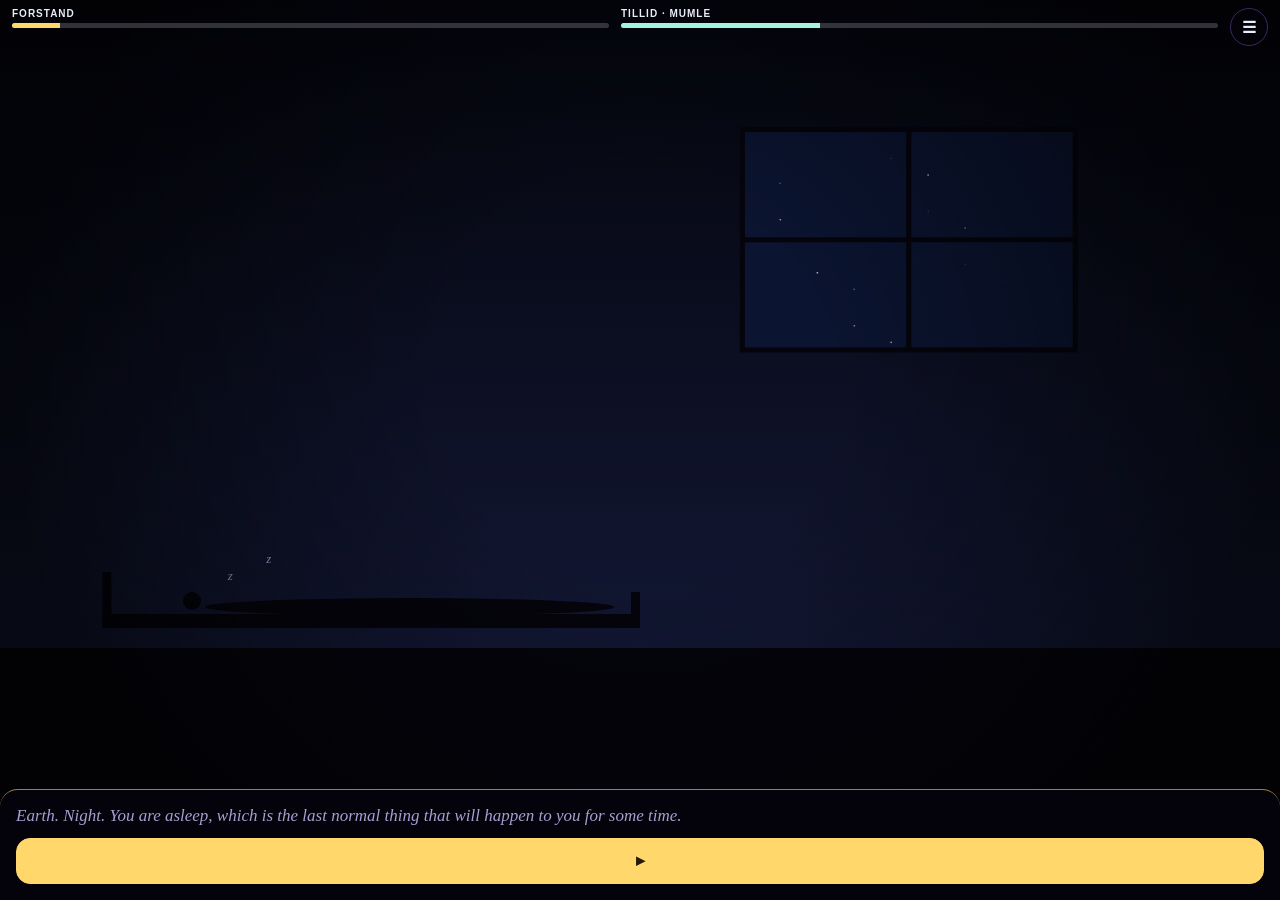
==== commit 5fbd64e2: "Opening with the abduction light, ship and splash; Chapter 1 rewritten around jobs, the past tense a" ====
--- a/index.html
+++ b/index.html
@@ -35,8 +35,10 @@
 .ali{font:.82rem ui-monospace,Menlo,monospace;color:var(--teal)}
 .dk{font-size:1.25rem}.dk b{font-weight:400;color:var(--gold);font-size:.74rem;letter-spacing:.12em;text-transform:uppercase;display:block}
 .mine{font-size:1.15rem;color:var(--teal)}.mine b{font-weight:400;color:var(--dim);font-size:.74rem;letter-spacing:.12em;text-transform:uppercase;display:block}
-.w{border-bottom:1px dotted var(--dim)}
-.fg{color:#8f95c4;border-bottom:1px dotted #8f95c4}
+.w{cursor:pointer}.fg{cursor:pointer;color:#b4bcf0;text-decoration:underline dotted rgba(180,188,240,.75);text-underline-offset:5px;text-decoration-thickness:1.5px}
+#gl{position:fixed;z-index:11;max-width:min(78vw,340px);background:#f4ead2;color:#221a05;border-radius:12px;padding:8px 12px 9px;box-shadow:0 8px 28px rgba(0,0,0,.65);font-size:.98rem;line-height:1.3;animation:pop .18s}#gl b{font-size:1.12rem}#gl .n{color:#6a5a3a;font-size:.8rem;margin-top:3px}#gl button.mini{background:#221a05;color:#f4ead2;border:0;margin-left:6px}
+.scroll{background:linear-gradient(#f3e6c4,#e6d3a6);color:#2a1d0c;border-radius:6px 6px 14px 14px;padding:12px 16px;font-size:1.1rem;line-height:1.55;box-shadow:0 3px 16px rgba(0,0,0,.55)}.scroll p{margin:0 0 4px}.scroll .lab{color:#7a5a2a}.scroll .fg{color:#5b3f8f;text-decoration-color:rgba(91,63,143,.6)}
+.jars{display:flex;gap:8px}.jar{flex:1;text-align:center;border:1px solid var(--line);border-radius:14px 14px 22px 22px;padding:8px 4px;background:rgba(159,243,224,.05)}.jar b{display:block;font-weight:400;color:var(--teal)}.jar span{color:var(--gold);letter-spacing:2px}.jar.lit{box-shadow:0 0 14px rgba(255,215,106,.35);border-color:var(--gold)}
 .ordb{min-height:0;padding:6px 10px;font-size:.8rem;color:var(--dim)}.ordl{font-size:.95rem;line-height:1.7;border:1px solid var(--line);border-radius:12px;padding:8px 12px}.ordl i{color:var(--dim);font-size:.85rem}
 .row{display:flex;gap:8px;flex-wrap:wrap}.row>*{flex:1}
 .opts{display:flex;flex-direction:column;gap:8px}.opts.sub{margin-left:14px;padding-left:10px;border-left:2px solid var(--line)}button.chap{border-color:var(--gold);font-size:1.1rem}
@@ -68,6 +70,7 @@
 <div id="app" hidden></div>
 <div id="mp" hidden></div>
 <div id="tip" hidden></div>
+<div id="gl" hidden></div>
 <script>
 "use strict";
 /* ============================================================
@@ -77,13 +80,13 @@
    ============================================================ */
 
 // ---------- WORDS: every Danish word used, with its meaning ----------
-const GLOSS={"ad":"ad gangen = at a time","ad gangen":"at a time","af":"of","aften":"evening","aldrig":"never","alene":"alone","alle":"everyone / all","allerede":"already","almindelige":"common, usual","alt":"everything","altid":"always","an":"kommer an på = depends on","arbejde":"work","arbejdede":"worked","at":"to / that","bag":"behind","bageriet":"the bakery","bare":"just","barn":"child","bedre":"better","betaler":"pay","blev":"became / stayed","bliv":"stay!","blive":"become / stay","bliver":"get / become","bo":"live","boede":"lived","bogen":"the book","bor":"live(s)","brev":"letter","bro":"bridge","brobygger":"bridge-builder","brobyggeren":"the bridge-builder","brobyggerens":"the bridge-builder's","broen":"the bridge","brug":"use","brød":"bread","brødet":"the bread","butikken":"the shop","by":"town","byen":"the town","byggede":"built","bygger":"build","da":"when (one moment in the past)","dag":"day","dage":"days","dame":"lady","dammen":"the pond","dansk":"Danish","de":"they / the","dem":"them","den":"it / the / this one","dengang":"back then","der":"there / who, that","dertil":"(to) there","desværre":"unfortunately","det":"it / that","dig":"you (object)","din":"your / yours","dine":"your (several things)","dit":"your","du":"you","dum":"stupid","dumpet":"dumped","døren":"the door","døv":"deaf","dårligt":"badly","efter":"after / for (hør efter = listen carefully)","egen":"own","ej":"not (du gjorde ej = no you didn't)","ekkobrønden":"the echo well","eller":"or","elsker":"love(s)","en":"a / one","en gang":"once","en hel sætning":"a whole sentence","end":"than","endnu":"yet / still (endnu en = yet another)","er":"am / are / is","et":"a / one","et par":"a couple of","et års tid":"about a year","falder":"fall","faldt":"fell","familie":"family","fang":"catch!","fejl":"mistake","fejlen":"the mistake","fem":"five","fik":"got","find":"find!","finde":"find","fire":"four","fisker":"fisherman","flere":"more","flyt":"move!","flytte":"move","flyttede":"moved","flyve":"fly","flyver":"fly / are flying","for":"for / too (for langsomt = too slow · for … siden = … ago)","for at":"in order to","for det meste":"mostly","for længe siden":"a long time ago","forbi":"past","fordi":"because","forgårs":"i forgårs = the day before yesterday","forkert":"wrong","forstand":"wits","forstår":"understand","fortid":"past","fra":"from","fremmed":"stranger","fremmedaften":"strangers' evening","fremmede":"strangers / the stranger","fremmedtælleren":"the stranger-counter","fremtid":"future","friske":"fresh","fru":"Mrs","frø":"frog","frøer":"frogs","frøerne":"the frogs","fuldmægtig":"head clerk","fyrre":"forty","færdig":"finished","færdigt":"finished","født":"born","før":"before","først":"first","første":"first","får":"get","gammel":"old","gammelt":"stale / old","gang":"time (en gang = once)","gange":"times (nogle gange = sometimes)","gangen":"ad gangen = at a time","gav":"gave","gav ingen mening":"made no sense","gerne":"gladly (vil gerne = would like to)","gik":"went / walked (gik i stå = stopped)","gik i stå":"stopped (of a clock)","gjorde":"did","glad":"happy (glad for at … = happy to …)","glad for at":"happy to","glade":"happy","god":"good","godaften":"good evening","gode":"good","godnat":"good night","godt":"good / well","godt nok":"good enough","grammatik":"grammar","grummes":"Grumme's","grund":"reason (på grund af = because of)","grøn":"green","gør":"do","gå":"go!","gå væk":"go away","gået":"gone","går":"walk(s) / go(es)","ha":"ha","halvandet":"one and a half","ham":"him","han":"he","hans":"his","har":"have / has","har ikke lyst til":"don't feel like","hatten":"the hat","have":"have","hedder":"am called / is called","hej":"hi","hel":"whole","hele":"whole","hele livet":"my whole life","hele tiden":"all the time","helt":"completely","hen":"over (to)","hende":"her","hente":"fetch","hentet":"fetched / collected","her":"here","herre":"gentleman","hertil":"(to) here","hils":"say hello!","himlen":"the sky","hjem":"home","hjælp":"help","hjælper":"helps","hm":"hm","hos":"with / at (someone's home)","hov":"hey!","hovedsætning":"main clause","hr":"Mr","hun":"she","hurtigere":"faster","hus":"house","hvad":"what","hvad mere":"what else","hvem":"who","hver":"every","hvis":"if","hvor":"where (hvor længe = how long)","hvor længe":"how long","hvorfor":"why","hvornår":"when","høj":"high","hør":"listen!","hør efter":"listen carefully","hør godt efter":"listen very carefully","høre":"hear","hørt":"heard","hørte":"heard","i":"in (i to uger = for two weeks)","i dag":"today","i forgårs":"the day before yesterday","i går":"yesterday","i stykker":"broken","i tirsdags":"last Tuesday","ifølge":"according to","igen":"again","ikke":"not","ikke endnu":"not yet","ikke rigtigt":"not really","ind":"in","ingen":"nobody","ja":"yes","jeg":"I","jeres":"your (you people's)","jo":"after all","job":"job","jorden":"Earth","kaffe":"coffee","kage":"cake","kan":"can","kaptajn":"Captain","kender":"know (a person or place)","klog":"clever","kloge":"de kloge = the clever ones","troede":"thought, believed","klokke":"bell","klokker":"bells","klokkerne":"the bells","kok":"cook","kokken":"the cook","kold":"cold","kom":"came / come!","kommer":"come(s)","kommer an på":"depends on","kommet":"come (er kommet = has come)","kontrakt":"contract","kontrakten":"the contract","kort":"short / map","kra":"caw","kroen":"the inn","krovært":"innkeeper","kun":"only","kunne":"could / be able to","kvists":"(Mrs) Kvist's","kvæk":"ribbit","kvækker":"croak","kæreste":"girlfriend / boyfriend","købe":"buy","landede":"landed","langsomt":"slowly","lave":"make","lavede":"did","laver":"do / are doing","ledig":"vacant","ledsætning":"subordinate clause","let":"easy","lidt":"a little","lige":"just / right","lille":"little","livet":"life","lukker":"close","lygte":"lantern","lygtemændene":"the will-o'-the-wisps","lygten":"the lantern","lygterne":"the lanterns","lys":"light","lyst":"har lyst til = feel like","lyt":"listen!","lyver":"lie(s), not telling the truth","læg":"put!","længde":"length","længe":"long, a long time","lære":"learn","lærling":"apprentice","lærlingen":"the apprentice","læs":"read!","læse":"read","løgn":"lie","mad":"food","maden":"the food","magi":"magic","man":"one, you (people in general)","mand":"man / husband","mange":"many","mangler":"lack, am missing","marked":"market","matematiker":"mathematician","med":"with / by","meget":"very / a lot","men":"but","mener":"mean","mening":"sense, meaning","mere":"more","mest":"most","meste":"for det meste = mostly","midt":"in the middle","midt om natten":"in the middle of the night","mig":"me","min":"my","mine":"my (several things)","mit":"my","mod":"toward","mor":"mother","mose":"bog","mosen":"the bog","mumle":"Mumle","musik":"music","mødte":"met","mørk":"dark","mørket":"the dark","mørkt":"dark","måne":"moon","måned":"month","måneder":"months","måneds":"month's","nabobordet":"the next table","naboen":"the neighbour","nat":"night","natmarkedet":"the night market","natten":"the night","navn":"name","ned":"down","nej":"no","nogen":"someone / anyone","noget":"something / anything","nogle":"some","nogle gange":"sometimes","nok":"enough / probably","notesbog":"notebook","nu":"now","nul":"zero","nummer":"number","ny":"new","nye":"new","nyeste":"newest","næste":"next","næsten":"almost","nå":"oh!","når":"when (still to come, or every time)","og":"and","også":"also","okay":"okay","om":"in / at / about (om en måned = in a month)","om en måneds tid":"in about a month","om et års tid":"in about a year","om natten":"at night","op":"up","opslaget":"the notice","ord":"word(s)","ordbog":"dictionary","ordene":"the words","ordstilling":"word order","ordstillingen":"the word order","os":"us","over":"over, across","overtager":"takes over","par":"pair (et par = a couple of)","paragraf":"paragraph (of the rules)","pas":"pas på = watch out","pas på":"watch out","passer":"fit, add up","perfekt":"perfect","personen":"the person","plan":"plan","porten":"the gate","problemet":"the problem","prøv":"try!","prøve":"test / try","pænere":"nicer","pænt":"nicely","på":"on / at","på grund af":"because of","regn":"rain","regner":"rains","rejser":"travel(s), leave(s)","rigtige":"right","rigtigt":"right / really","ring":"ring!","ringer":"phone(s) / ring(s)","rubrik":"box (on a form)","rumskib":"spaceship","rumskibet":"the spaceship","rumvæsnerne":"the aliens","rækkefølge":"order","rådhuset":"the town hall","sagde":"said","sagt":"said","sammen":"together","savner":"miss","se":"look / see","selv":"yourself / even","selvfølgelig":"of course","seng":"bed","sengen":"the bed","sengene":"the beds","ser":"look / see (ser … ud = look, seem)","sidder":"sit / are stuck","siden":"ago (for tre år siden = three years ago)","sidst":"last","sidste":"last","sig":"say!","sige":"say","siger":"say(s)","sild":"herring","silds":"(Mrs) Sild's","sin":"his own","sit":"his own","skal":"must / shall / am going to","skete":"happened","skibet":"the ship","skinner":"shines","skov":"forest","skoven":"the forest","skranke":"counter","skriv":"write!","skrive":"write","skriver":"write","skål":"bowl / a toast","skålene":"the bowls","skåler":"toast, raise a glass","sladder":"gossip","smed":"threw","smider":"throw","små":"small","sol":"sun","solen":"the sun","som":"as / like","sov":"sleep! / slept","sov godt":"sleep well","sove":"sleep","sover":"sleep(s)","spansk":"Spanish","spille":"play","spillemanden":"the fiddler","spis":"eat!","spise":"eat","spiser":"eat(s)","spurgt":"asked","spørg":"ask!","spørge":"ask","spørger":"ask(s)","spørgsmål":"question(s)","stadig":"still","stakkels":"poor (you)","stempelbordet":"the stamp table","stemple":"stamp","stemplerne":"the stamps","sten":"stone(s)","stiller":"ask (stiller spørgsmål = asks questions)","stillingen":"the post / job","stop":"stop!","studere":"study","studerede":"studied","stykker":"pieces (gået i stykker = broken)","støvler":"boots","stå":"stand","står":"stands / it says, in writing","står op":"rises, gets up","subjekt":"subject","sukker":"sighs","sult":"hunger","sulten":"hungry","suppe":"soup","suppen":"the soup","sur":"grumpy","svar":"answer(s)","svare":"answer","svarede":"answered","svarene":"the answers","svarer":"answer","svaret":"answered","svær":"hard","syv":"seven","sælger":"sell","sæt":"sit! / put!","sætning":"sentence","sætningerne":"the sentences","sø":"lake","sød":"sweet","søen":"the lake","søster":"sister","så":"so / then / saw","tager":"take","tak":"thanks / please","tal":"number","tale":"speak","taler":"speak(s)","tallene":"the numbers","ti":"ten","tid":"time","tiden":"the time","tidspunkt":"point in time","tik":"tick","til":"to / for (en til = one more)","til sidst":"finally","tilbage":"back","tillykke":"congratulations","time":"hour","ting":"thing(s)","tirsdags":"i tirsdags = last Tuesday","tit":"often","to":"two","tog":"took","tom":"empty","torvet":"the square","tre":"three","tredive":"thirty","trold":"troll","trolden":"the troll","tror":"think, believe","træt":"tired","tæl":"count!","tælle":"count","tæller":"counter (person who counts)","tælleren":"the counter","tæt":"close","tørt":"dry","tåge":"fog","tågeby":"Fog Town","tågen":"the fog","ud":"out (ser … ud = look, seem)","uden":"without","udenfor":"outside","udlandet":"abroad","udløber":"runs out","uge":"week","uger":"weeks","uha":"yikes","underskriften":"the signature","ung":"young","uret":"the clock","urmageren":"the clockmaker","urmagerens":"the clockmaker's","urværket":"the clockwork","vagt":"guard","vagten":"the guard","var":"was","varm":"warm","varmere":"warmer","varmt":"warm","vaskede":"washed","vaskede op":"washed up","ved":"know(s) / by, near","ved ikke":"don't know","vej":"way","vejen":"the way","vejret":"the weather","vel":"right?","velbekomme":"enjoy your meal","velkommen":"welcome","ven":"friend","venner":"friends","vent":"wait!","vente":"wait","ventet":"waited","verbet":"the verb","verbum":"verb","vi":"we","vide":"know","vigtigt":"important","vil":"want (to) / will","vil gerne":"would like to","ville":"wanted (to)","virkelig":"really","væk":"away / gone","være":"be","været":"been","værsgo":"here you go","værste":"worst","våd":"wet","våde":"wet","øl":"beer","åh":"oh","år":"year(s)","års":"year's"};
+const GLOSS={"ad":"ad gangen = at a time","ad gangen":"at a time","af":"of","aften":"evening","aldrig":"never","alene":"alone","alle":"everyone / all","allerede":"already","almindelige":"common, usual","alt":"everything","altid":"always","an":"kommer an på = depends on","arbejde":"work","arbejdede":"worked","at":"to / that","bag":"behind","bageriet":"the bakery","bare":"just","barn":"child","bedre":"better","betaler":"pay","blev":"became / stayed","bliv":"stay!","blive":"become / stay","bliver":"get / become","bo":"live","boede":"lived","bogen":"the book","bor":"live(s)","brev":"letter","bro":"bridge","brobygger":"bridge-builder","brobyggeren":"the bridge-builder","brobyggerens":"the bridge-builder's","broen":"the bridge","brug":"use","brød":"bread","brødet":"the bread","butikken":"the shop","by":"town","byen":"the town","byggede":"built","bygger":"build","da":"when (one moment in the past)","dag":"day","dage":"days","dame":"lady","dammen":"the pond","dansk":"Danish","de":"they / the","dem":"them","den":"it / the / this one","dengang":"back then","der":"there / who, that","dertil":"(to) there","desværre":"unfortunately","det":"it / that","dig":"you (object)","din":"your / yours","dine":"your (several things)","dit":"your","du":"you","dum":"stupid","dumpet":"dumped","døren":"the door","døv":"deaf","dårligt":"badly","efter":"after / for (hør efter = listen carefully)","egen":"own","ej":"not (du gjorde ej = no you didn't)","ekkobrønden":"the echo well","eller":"or","elsker":"love(s)","en":"a / one","en gang":"once","en hel sætning":"a whole sentence","end":"than","endnu":"yet / still (endnu en = yet another)","er":"am / are / is","et":"a / one","et par":"a couple of","et års tid":"about a year","falder":"fall","faldt":"fell","familie":"family","fang":"catch!","fejl":"mistake","fejlen":"the mistake","fem":"five","fik":"got","find":"find!","finde":"find","fire":"four","fisker":"fisherman","flere":"more","flyt":"move!","flytte":"move","flyttede":"moved","flyve":"fly","flyver":"fly / are flying","for":"for / too (for langsomt = too slow · for … siden = … ago)","for at":"in order to","for det meste":"mostly","for længe siden":"a long time ago","forbi":"past","fordi":"because","forgårs":"i forgårs = the day before yesterday","forkert":"wrong","forstand":"wits","forstår":"understand","fortid":"past","fra":"from","fremmed":"stranger","fremmedaften":"strangers' evening","fremmede":"strangers / the stranger","fremmedtælleren":"the stranger-counter","fremtid":"future","friske":"fresh","fru":"Mrs","frø":"frog","frøer":"frogs","frøerne":"the frogs","fuldmægtig":"head clerk","fyrre":"forty","færdig":"finished","færdigt":"finished","født":"born","før":"before","først":"first","første":"first","får":"get","gammel":"old","gammelt":"stale / old","gang":"time (en gang = once)","gange":"times (nogle gange = sometimes)","gangen":"ad gangen = at a time","gav":"gave","gav ingen mening":"made no sense","gerne":"gladly (vil gerne = would like to)","gik":"went / walked (gik i stå = stopped)","gik i stå":"stopped (of a clock)","gjorde":"did","glad":"happy (glad for at … = happy to …)","glad for at":"happy to","glade":"happy","god":"good","godaften":"good evening","gode":"good","godnat":"good night","godt":"good / well","godt nok":"good enough","grammatik":"grammar","grummes":"Grumme's","grund":"reason (på grund af = because of)","grøn":"green","gør":"do","gå":"go!","gå væk":"go away","gået":"gone","går":"walk(s) / go(es)","ha":"ha","halvandet":"one and a half","ham":"him","han":"he","hans":"his","har":"have / has","har ikke lyst til":"don't feel like","hatten":"the hat","have":"have","hedder":"am called / is called","hej":"hi","hel":"whole","hele":"whole","hele livet":"my whole life","hele tiden":"all the time","helt":"completely","hen":"over (to)","hende":"her","hente":"fetch","hentet":"fetched / collected","her":"here","herre":"gentleman","hertil":"(to) here","hils":"say hello!","himlen":"the sky","hjem":"home","hjælp":"help","hjælper":"helps","hm":"hm","hos":"with / at (someone's home)","hov":"hey!","hovedsætning":"main clause","hr":"Mr","hun":"she","hurtigere":"faster","hus":"house","hvad":"what","hvad mere":"what else","hvem":"who","hver":"every","hvis":"if","hvor":"where (hvor længe = how long)","hvor længe":"how long","hvorfor":"why","hvornår":"when","høj":"high","hør":"listen!","hør efter":"listen carefully","hør godt efter":"listen very carefully","høre":"hear","hørt":"heard","hørte":"heard","i":"in (i to uger = for two weeks)","i dag":"today","i forgårs":"the day before yesterday","i går":"yesterday","i stykker":"broken","i tirsdags":"last Tuesday","ifølge":"according to","igen":"again","ikke":"not","ikke endnu":"not yet","ikke rigtigt":"not really","ind":"in","ingen":"nobody","ja":"yes","jeg":"I","jeres":"your (you people's)","jo":"after all","job":"job","jorden":"Earth","kaffe":"coffee","kage":"cake","kan":"can","kaptajn":"Captain","kender":"know (a person or place)","klog":"clever","kloge":"de kloge = the clever ones","troede":"thought, believed","klokke":"bell","klokker":"bells","klokkerne":"the bells","kok":"cook","kokken":"the cook","kold":"cold","kom":"came / come!","kommer":"come(s)","kommer an på":"depends on","kommet":"come (er kommet = has come)","kontrakt":"contract","kontrakten":"the contract","kort":"short / map","kra":"caw","kroen":"the inn","krovært":"innkeeper","kun":"only","kunne":"could / be able to","kvists":"(Mrs) Kvist's","kvæk":"ribbit","kvækker":"croak","kæreste":"girlfriend / boyfriend","købe":"buy","landede":"landed","langsomt":"slowly","lave":"make","lavede":"did","laver":"do / are doing","ledig":"vacant","ledsætning":"subordinate clause","let":"easy","lidt":"a little","lige":"just / right","lille":"little","livet":"life","lukker":"close","lygte":"lantern","lygtemændene":"the will-o'-the-wisps","lygten":"the lantern","lygterne":"the lanterns","lys":"light","lyst":"har lyst til = feel like","lyt":"listen!","lyver":"lie(s), not telling the truth","læg":"put!","længde":"length","længe":"long, a long time","lære":"learn","lærling":"apprentice","lærlingen":"the apprentice","læs":"read!","læse":"read","løgn":"lie","mad":"food","maden":"the food","magi":"magic","man":"one, you (people in general)","mand":"man / husband","mange":"many","mangler":"lack, am missing","marked":"market","matematiker":"mathematician","med":"with / by","meget":"very / a lot","men":"but","mener":"mean","mening":"sense, meaning","mere":"more","mest":"most","meste":"for det meste = mostly","midt":"in the middle","midt om natten":"in the middle of the night","mig":"me","min":"my","mine":"my (several things)","mit":"my","mod":"toward","mor":"mother","mose":"bog","mosen":"the bog","mumle":"Mumle","musik":"music","mødte":"met","mørk":"dark","mørket":"the dark","mørkt":"dark","måne":"moon","måned":"month","måneder":"months","måneds":"month's","nabobordet":"the next table","naboen":"the neighbour","nat":"night","natmarkedet":"the night market","natten":"the night","navn":"name","ned":"down","nej":"no","nogen":"someone / anyone","noget":"something / anything","nogle":"some","nogle gange":"sometimes","nok":"enough / probably","notesbog":"notebook","nu":"now","nul":"zero","nummer":"number","ny":"new","nye":"new","nyeste":"newest","næste":"next","næsten":"almost","nå":"oh!","når":"when (still to come, or every time)","og":"and","også":"also","okay":"okay","om":"in / at / about (om en måned = in a month)","om en måneds tid":"in about a month","om et års tid":"in about a year","om natten":"at night","op":"up","opslaget":"the notice","ord":"word(s)","ordbog":"dictionary","ordene":"the words","ordstilling":"word order","ordstillingen":"the word order","os":"us","over":"over, across","overtager":"takes over","par":"pair (et par = a couple of)","paragraf":"paragraph (of the rules)","pas":"pas på = watch out","pas på":"watch out","passer":"fit, add up","perfekt":"perfect","personen":"the person","plan":"plan","porten":"the gate","problemet":"the problem","prøv":"try!","prøve":"test / try","pænere":"nicer","pænt":"nicely","på":"on / at","på grund af":"because of","regn":"rain","regner":"rains","rejser":"travel(s), leave(s)","rigtige":"right","rigtigt":"right / really","ring":"ring!","ringer":"phone(s) / ring(s)","rubrik":"box (on a form)","rumskib":"spaceship","rumskibet":"the spaceship","rumvæsnerne":"the aliens","rækkefølge":"order","rådhuset":"the town hall","sagde":"said","sagt":"said","sammen":"together","savner":"miss","se":"look / see","selv":"yourself / even","selvfølgelig":"of course","seng":"bed","sengen":"the bed","sengene":"the beds","ser":"look / see (ser … ud = look, seem)","sidder":"sit / are stuck","siden":"ago (for tre år siden = three years ago)","sidst":"last","sidste":"last","sig":"say!","sige":"say","siger":"say(s)","sild":"herring","silds":"(Mrs) Sild's","sin":"his own","sit":"his own","skal":"must / shall / am going to","skete":"happened","skibet":"the ship","skinner":"shines","skov":"forest","skoven":"the forest","skranke":"counter","skriv":"write!","skrive":"write","skriver":"write","skål":"bowl / a toast","skålene":"the bowls","skåler":"toast, raise a glass","sladder":"gossip","smed":"threw","smider":"throw","små":"small","sol":"sun","solen":"the sun","som":"as / like","sov":"sleep! / slept","sov godt":"sleep well","sove":"sleep","sover":"sleep(s)","spansk":"Spanish","spille":"play","spillemanden":"the fiddler","spis":"eat!","spise":"eat","spiser":"eat(s)","spurgt":"asked","spørg":"ask!","spørge":"ask","spørger":"ask(s)","spørgsmål":"question(s)","stadig":"still","stakkels":"poor (you)","stempelbordet":"the stamp table","stemple":"stamp","stemplerne":"the stamps","sten":"stone(s)","stiller":"ask (stiller spørgsmål = asks questions)","stillingen":"the post / job","stop":"stop!","studere":"study","studerede":"studied","stykker":"pieces (gået i stykker = broken)","støvler":"boots","stå":"stand","står":"stands / it says, in writing","står op":"rises, gets up","subjekt":"subject","sukker":"sighs","sult":"hunger","sulten":"hungry","suppe":"soup","suppen":"the soup","sur":"grumpy","svar":"answer(s)","svare":"answer","svarede":"answered","svarene":"the answers","svarer":"answer","svaret":"answered","svær":"hard","syv":"seven","sælger":"sell","sæt":"sit! / put!","sætning":"sentence","sætningerne":"the sentences","sø":"lake","sød":"sweet","søen":"the lake","søster":"sister","så":"so / then / saw","tager":"take","tak":"thanks / please","tal":"number","tale":"speak","taler":"speak(s)","tallene":"the numbers","ti":"ten","tid":"time","tiden":"the time","tidspunkt":"point in time","tik":"tick","til":"to / for (en til = one more)","til sidst":"finally","tilbage":"back","tillykke":"congratulations","time":"hour","ting":"thing(s)","tirsdags":"i tirsdags = last Tuesday","tit":"often","to":"two","tog":"took","tom":"empty","torvet":"the square","tre":"three","tredive":"thirty","trold":"troll","trolden":"the troll","tror":"think, believe","træt":"tired","tæl":"count!","tælle":"count","tæller":"counter (person who counts)","tælleren":"the counter","tæt":"close","tørt":"dry","tåge":"fog","tågeby":"Fog Town","tågen":"the fog","ud":"out (ser … ud = look, seem)","uden":"without","udenfor":"outside","udlandet":"abroad","udløber":"runs out","uge":"week","uger":"weeks","uha":"yikes","underskriften":"the signature","ung":"young","uret":"the clock","urmageren":"the clockmaker","urmagerens":"the clockmaker's","urværket":"the clockwork","vagt":"guard","vagten":"the guard","var":"was","varm":"warm","varmere":"warmer","varmt":"warm","vaskede":"washed","vaskede op":"washed up","ved":"know(s) / by, near","ved ikke":"don't know","vej":"way","vejen":"the way","vejret":"the weather","vel":"right?","velbekomme":"enjoy your meal","velkommen":"welcome","ven":"friend","venner":"friends","vent":"wait!","vente":"wait","ventet":"waited","verbet":"the verb","verbum":"verb","vi":"we","vide":"know","vigtigt":"important","vil":"want (to) / will","vil gerne":"would like to","ville":"wanted (to)","virkelig":"really","væk":"away / gone","være":"be","været":"been","værsgo":"here you go","værste":"worst","våd":"wet","våde":"wet","øl":"beer","åh":"oh","år":"year(s)","års":"year's","arbejdet":"worked (har arbejdet = have worked)","boet":"lived (har boet = have lived)","flyttet":"moved (har flyttet = have moved)","købt":"bought (har købt = have bought)","købte":"bought","læst":"read (har læst = have read)","læste":"read (in the past)","spist":"eaten (har spist = have eaten)","spiste":"ate","sovet":"slept (har sovet = have slept)","bager":"baker","læge":"doctor","lærer":"teacher","brille":"glasses (Hr. Brille = Mr Spectacles)","bruge":"use","datid":"the past tense","deres":"their","frøen":"the frog","gamle":"old (den gamle = the old one)","guld":"gold","handel":"trade, deal","hilsen":"greeting","venlig hilsen":"kind regards","venlig":"kind","hvert":"every","ingenting":"nothing","jobbet":"the job","kat":"cat","komme":"come","koster":"costs","minde":"memory","minder":"memories","måske":"maybe","rapport":"report","sker":"happens (hvad sker der? = what happens?)","skib":"ship","skilt":"sign","skiltet":"the sign","skrev":"wrote","stenen":"the stone","stille":"quiet","storm":"storm","vores":"our","bliver til":"turns into","anderledes":"different, irregular","assistenten":"the assistant"};
 const BASE="i og er du jeg min ja nej hej tak okay en et det ha kra mumle tågeby stop".split(" ");   // survival words you arrive with
 const START=["hej","ja","nej","tak","jeg","du","er","okay"];
 // word-lights: [x, height above ground, word]
 const FAIRY=[[610,40,"våd"],[760,48,"sø"],[880,112,"måne"],[1250,118,"rumskib"],[1960,44,"mørk"],[2230,110,"lygte"],[2560,46,"skov"],[2880,46,"fremmed"],[2950,84,"hvorfor"],[3030,120,"hertil"],[3900,46,"grund"],[4100,112,"bro"],[4200,48,"trold"],[5450,46,"mose"],[5600,112,"tåge"],[5760,46,"vej"],[6300,48,"sove"],[7150,46,"marked"],[7230,112,"købe"],[7300,46,"brød"],[7360,110,"spise"],[7700,46,"se"],[8200,46,"seng"],[8300,112,"træt"],[9000,46,"sol"],[9160,46,"frø"]];
-const NAMES={m:"Mumle",r:"Ravnen",t:"Trolden",l:"Lygten",k:"Mosekonen",b:"Bagerkonen",y:"Lygtemanden",i:"Kromutter",f:"Frøen",g:"Grumme",c:"Barnet"};
-const VOICE={m:[1,1.05],r:[1.08,1.15],t:[.8,.6],l:[1,1],k:[.88,.9],b:[1,1.05],y:[.85,.8],i:[.97,1],f:[1.05,.85],g:[.9,.7],c:[1.05,1.25]};   // [speed, pitch] relative to the player's voice settings
+const NAMES={z:"Assistenten",m:"Mumle",r:"Ravnen",t:"Trolden",l:"Lygten",k:"Mosekonen",b:"Bagerkonen",y:"Lygtemanden",i:"Kromutter",f:"Frøen",g:"Grumme",c:"Barnet"};
+const VOICE={z:[.7,1.5],m:[1,1.05],r:[1.08,1.15],t:[.8,.6],l:[1,1],k:[.88,.9],b:[1,1.05],y:[.85,.8],i:[.97,1],f:[1.05,.85],g:[.9,.7],c:[1.05,1.25]};   // [speed, pitch] relative to the player's voice settings
 
 // ---------- STATE ----------
 const $=s=>document.querySelector(s),app=$("#app"),tip=$("#tip"),cv=$("#cv"),ctx=cv.getContext("2d");
@@ -104,7 +107,13 @@
 const FOGRE=new RegExp("(?<![\\p{L}&])(?:"+PHR.map(p=>p.replace(/ /g,"\\s+")).join("|")+")(?![\\p{L}])|[\\p{L}]+","giu");
 const fog=s=>esc(s).replace(FOGRE,x=>{const k=gkey(x.toLowerCase().replace(/\s+/g," "));return k?`<span class="${knows(k)?"w":"fg"}" data-w="${k}">${x}</span>`:x});
 let tipT;const toast=(t,ms)=>{tip.textContent=t;tip.hidden=false;clearTimeout(tipT);tipT=setTimeout(()=>tip.hidden=true,ms||2600)};
-document.addEventListener("click",e=>{audioStart();const nn=e.target.closest("[data-n]");if(nn)return toast(NAMES[nn.dataset.n]+" = "+NEN[nn.dataset.n],3200);const w=e.target.closest("[data-w]");if(w){const k=w.dataset.w;toast((k.includes(" ")?k:w.textContent)+" = "+GLOSS[k],3400);if(w.classList.contains("fg")){w.className="w";if(!S.peek.includes(k))S.peek.push(k)}return}const s=e.target.closest("[data-say]");if(s)speak(s.dataset.say,s.dataset.who)});
+const gl=$("#gl");let glT;
+// a small card beside the tapped word: the word, its meaning, a note, and a play button
+function pop(el,word,g,say){const m=String(g||"").match(/^(.*?)\s*\((.*)\)\s*$/),main=m&&m[1]?m[1]:g,note=m&&m[1]?m[2]:"";
+ gl.innerHTML=`<b>${esc(word)}</b>${say?`<button class="mini" data-say="${esc(word)}">▶</button>`:""}<div>${esc(main)}</div>${note?`<div class="n">${esc(note)}</div>`:""}`;gl.hidden=false;
+ const r=el.getBoundingClientRect(),w=gl.offsetWidth,h=gl.offsetHeight;let x=r.left+r.width/2-w/2;x=Math.max(8,Math.min(innerWidth-w-8,x));let y=r.top-h-8;if(y<58)y=r.bottom+8;gl.style.left=x+"px";gl.style.top=y+"px";clearTimeout(glT);glT=setTimeout(()=>gl.hidden=true,6000)}
+document.addEventListener("click",e=>{audioStart();if(e.target.closest("#gl")){const b=e.target.closest("[data-say]");if(b)speak(b.dataset.say);return}gl.hidden=true;
+ const nn=e.target.closest("[data-n]");if(nn)return pop(nn,NAMES[nn.dataset.n],NEN[nn.dataset.n],false);const w=e.target.closest("[data-w]");if(w){const k=w.dataset.w;pop(w,k.includes(" ")?k:w.textContent,GLOSS[k],true);if(w.classList.contains("fg")){w.className="w";if(!S.peek.includes(k))S.peek.push(k)}return}const s=e.target.closest("[data-say]");if(s)speak(s.dataset.say,s.dataset.who)});
 const daVoices=()=>{try{return speechSynthesis.getVoices().filter(x=>/^da/i.test(x.lang))}catch(e){return []}};
 function speak(t,who){if(W.ff)return;try{const v=VOICE[who]||[1,1],u=new SpeechSynthesisUtterance(t);u.lang="da-DK";u.rate=Math.max(.5,Math.min(1.6,S.vr*v[0]));u.pitch=Math.max(.1,Math.min(2,S.vp*v[1]));const vs=daVoices(),dv=vs.find(x=>x.name===S.vn)||vs.find(x=>/(^|[^e])male|jeppe|magnus|mand/i.test(x.name))||vs[0];if(dv)u.voice=dv;speechSynthesis.cancel();speechSynthesis.speak(u)}catch(e){}}
 try{speechSynthesis.getVoices()}catch(e){}
@@ -128,7 +137,7 @@
 function audioStart(){
  if(A.c||!S.sound)return;const C=window.AudioContext||window.webkitAudioContext;if(!C)return;const c=A.c=new C();
  A.out=c.createGain();A.out.gain.value=.8;A.out.connect(c.destination);
- const b=c.createBuffer(1,c.sampleRate*2,c.sampleRate),d=b.getChannelData(0);for(let i=0;i<d.length;i++)d[i]=Math.random()*2-1;
+ const b=A.buf=c.createBuffer(1,c.sampleRate*2,c.sampleRate),d=b.getChannelData(0);for(let i=0;i<d.length;i++)d[i]=Math.random()*2-1;
  const noise=(type,f,q)=>{const s=c.createBufferSource();s.buffer=b;s.loop=true;const fl=c.createBiquadFilter();fl.type=type;fl.frequency.value=f;fl.Q.value=q;const g=c.createGain();g.gain.value=0;s.connect(fl);fl.connect(g);g.connect(A.out);s.start();return {fl,g}};
  A.wind=noise("bandpass",500,.7);A.water=noise("lowpass",380,.4);A.rumble=noise("lowpass",75,1.2);
  A.mus=c.createGain();A.mus.gain.value=2.6;const lp=A.lp=c.createBiquadFilter();lp.type="lowpass";lp.frequency.value=1800;lp.Q.value=.4;A.mus.connect(lp);lp.connect(A.out);
@@ -137,7 +146,7 @@
  A.nc=0;A.nk=0;A.no=8;A.step=0;A.next=0;
 }
 function tone(f,dur,vol,type,delay,slide,dest,att){if(!A.c||!S.sound||W.ff)return;const c=A.c,t=c.currentTime+(delay||0),o=c.createOscillator(),g=c.createGain();o.type=type||"sine";o.frequency.setValueAtTime(f,t);if(slide)o.frequency.exponentialRampToValueAtTime(slide,t+dur);g.gain.setValueAtTime(0,t);g.gain.linearRampToValueAtTime(vol,t+(att||.02));g.gain.exponentialRampToValueAtTime(.0001,t+dur);o.connect(g);g.connect(dest||A.out);o.start(t);o.stop(t+dur+.05)}
-const sfx={catch:()=>[880,1175,1568].forEach((f,i)=>tone(f,.5,.07,"sine",i*.09)),ok:()=>[392,494,587].forEach(f=>tone(f,1.2,.05,"triangle")),bad:()=>tone(120,.35,.09,"sawtooth",0,70),lamp:()=>[1568,2093,2637,3136].forEach((f,i)=>tone(f,.9,.035,"sine",i*.06)),stone:()=>{tone(55,1.4,.22,"sine",0,38);tone(82,.5,.1,"triangle")},caw:()=>{tone(640,.16,.05,"sawtooth",0,380);tone(600,.2,.05,"sawtooth",.22,340)},bell:i=>{const f=[523.3,587.3,659.3,784,880,1046.5][i%6];tone(f,1.6,.09,"triangle");tone(f*2,1,.03,"sine")},clang:()=>{tone(233,.8,.08,"square",0,180);tone(247,.8,.06,"square")},whoosh:()=>tone(900,1.6,.04,"sine",0,120)};
+const sfx={catch:()=>[880,1175,1568].forEach((f,i)=>tone(f,.5,.07,"sine",i*.09)),ok:()=>[392,494,587].forEach(f=>tone(f,1.2,.05,"triangle")),bad:()=>tone(120,.35,.09,"sawtooth",0,70),lamp:()=>[1568,2093,2637,3136].forEach((f,i)=>tone(f,.9,.035,"sine",i*.06)),stone:()=>{tone(55,1.4,.22,"sine",0,38);tone(82,.5,.1,"triangle")},caw:()=>{tone(640,.16,.05,"sawtooth",0,380);tone(600,.2,.05,"sawtooth",.22,340)},bell:i=>{const f=[523.3,587.3,659.3,784,880,1046.5][i%6];tone(f,1.6,.09,"triangle");tone(f*2,1,.03,"sine")},clang:()=>{tone(233,.8,.08,"square",0,180);tone(247,.8,.06,"square")},splash:()=>{if(!A.c||!S.sound||W.ff)return;const c=A.c,n=c.currentTime,s=c.createBufferSource();s.buffer=A.buf;const f=c.createBiquadFilter();f.type="lowpass";f.frequency.setValueAtTime(3000,n);f.frequency.exponentialRampToValueAtTime(180,n+1.6);const g=c.createGain();g.gain.setValueAtTime(.7,n);g.gain.exponentialRampToValueAtTime(.001,n+1.7);s.connect(f);f.connect(g);g.connect(A.out);s.start(n);s.stop(n+1.8);tone(110,.6,.25,"sine",0,40)},flash:()=>{[1568,2093,2637,3136,4186].forEach((f,i)=>tone(f,2.4,.03,"sine",i*.07,f*1.5));tone(60,2,.12,"sine",0,40)},whoosh:()=>tone(900,1.6,.04,"sine",0,120)};
 const _=null,semi=(f,n)=>f*Math.pow(2,n/12);
 /* MUSIC. Every place and every turn of the story has its own piece: key, tempo, instrument and rhythm all change.
    key = tonic in Hz · bar = steps in a bar · ch = one chord per bar (semitones above the tonic) · mel = the tune, one entry per step
@@ -245,6 +254,10 @@
  ctx.beginPath();ctx.moveTo(x-6,yy-64-b);ctx.quadraticCurveTo(x-28,yy-40-b,x-4,yy-34-b);ctx.fill();
  ctx.fillStyle="#ffb347";ctx.beginPath();ctx.arc(x-24,yy-72-b,3.4,0,7);ctx.arc(x+14,yy-72-b,3.4,0,7);ctx.fill();glow(x-5,yy-72-b,36,"rgba(255,150,60,.9)",.45)}
 
+// the sentence you cast rises in gold; a failed one falls apart
+function drawSpell(t,x,y){x=Math.max(130,Math.min(VW-130,x));const s=W.spell;if(s&&t-s.t<2.4){const a=(t-s.t)/2.4,txt=s.text.length>42?s.text.slice(0,40)+"…":s.text,yy=y-a*80;ctx.save();ctx.font="italic 19px Georgia";ctx.textAlign="center";ctx.globalAlpha=a<.12?a/.12:1-Math.max(0,(a-.55)/.45);ctx.shadowColor="#ffd76a";ctx.shadowBlur=18;ctx.fillStyle="#fff1c2";ctx.fillText(txt,x,yy);ctx.shadowBlur=0;ctx.fillStyle="#ffd76a";for(let k=0;k<14;k++){const g=k*.45+t*2.2;ctx.fillRect(x+Math.cos(g)*(40+a*110),yy-6+Math.sin(g*1.3)*(12+a*34),2,2)}ctx.restore()}
+ const f=W.fizzle;if(f&&t-f.t<1.6){const a=(t-f.t)/1.6,txt=f.text.length>42?f.text.slice(0,40)+"…":f.text;ctx.save();ctx.font="italic 17px Georgia";ctx.textAlign="center";ctx.globalAlpha=Math.max(0,1-a);ctx.fillStyle="#8a86a6";const ws=txt.split(" ");let xx=x-ctx.measureText(txt).width/2;ws.forEach((w,i)=>{const ww=ctx.measureText(w+" ").width;ctx.fillText(w,xx+ww/2,y+a*a*(60+i*25)+Math.sin(i*3)*a*10);xx+=ww});ctx.restore()}}
+function drawFlash(t){const F=W.flash;if(!F)return;const e=t-F.t0;let a=e<F.up?e/F.up:e<F.up+F.hold?1:1-(e-F.up-F.hold)/F.down;if(e>F.up+F.hold+F.down){W.flash=null;return}ctx.fillStyle=`rgba(255,255,255,${Math.max(0,a)})`;ctx.fillRect(0,0,VW,VH)}
 function frame(ts){
  const t=ts/1000,dt=Math.min(.05,t-W.t||0);W.t=t;const open=sheetOpen();
  // ----- movement
@@ -258,15 +271,15 @@
    else{W.busy=true;W.L=W.R=false;cpStart("b"+S.beat);b.run().then(()=>{cpEnd();S.beat++;S.top=Math.max(S.top,S.beat);W.busy=false;closeSheet();save();hud()})}}
  }else W.walk=0;
  c2buttons(open,t);
- if(W.drop){W.dropT+=dt;if(W.dropT>2.6){W.drop=0;W.px=540;S.landed=1;save()}}
+ if(W.drop){W.dropT+=dt;if(W.dropT>4.4){W.drop=0;W.splashed=0;W.px=540;S.landed=1;save()}}
  const wantTroll=(S.beat>=TROLL_BEAT&&S.beat<TROLL_BEAT+2&&W.px>4150)?1:0;W.trollUp+=(wantTroll-W.trollUp)*Math.min(1,dt*1.5);
  if(!W.busy&&S.landed)W.ms=0;if(!W.ms)W.mood=zoneMood();
  audioTick(t);
  // ----- camera
  const tb=!app.hidden&&!app.classList.contains("full")?Math.max(.3,Math.min(.72,app.getBoundingClientRect().top/VH-.015)):.72;W.base+=(tb-W.base)*Math.min(1,dt*6);
- const focus=W.talk==="t"?(W.px+4515)/2:W.px+W.dir*40;W.cam+=(focus-VW/2-W.cam)*Math.min(1,dt*4);
+ const focus=W.drop?390:W.talk==="t"?(W.px+4515)/2:W.px+W.dir*40;W.cam+=(focus-VW/2-W.cam)*Math.min(1,dt*4);
  const cam=W.cam+(W.shake&&t-W.shake<.4?Math.sin(t*90)*5*(1-(t-W.shake)/.4):0),GY=VH*W.base,gy=x=>GY+ground(x),sx=x=>x-cam,P=W.px>19000?c2pal():palette(W.px);
- if(W.room){drawRoom(W.room,t,GY);requestAnimationFrame(frame);return}
+ if(W.room){drawRoom(W.room,t,GY);drawSpell(t,VW/2,GY*.42);drawFlash(t);requestAnimationFrame(frame);return}
  // ----- sky, stars, sun or moon
  const sky=ctx.createLinearGradient(0,0,0,GY+50);P.sky.forEach((c,i)=>sky.addColorStop(i/3,rgb(c)));ctx.fillStyle=sky;ctx.fillRect(0,0,VW,VH);
  ctx.fillStyle="#e8e0ff";for(const s of STARS){ctx.globalAlpha=s.a*P.stars*(.7+.3*Math.sin(t*2+s.x*90));ctx.fillRect(s.x*VW,s.y*GY*1.3,1.2,1.2)}ctx.globalAlpha=1;
@@ -352,7 +365,16 @@
   if(!follow){ctx.strokeStyle=BLK;ctx.lineWidth=2;ctx.beginPath();ctx.moveTo(sx(650),gy(660)-20);ctx.lineTo(sx(585),gy(660)-66);ctx.stroke()}
   if((S.landed||W.drop)&&W.px<19000&&!(W.mumAway&&W.mx>11560))drawMumle(sx(W.mx),GY+walkY(W.mx),t,moving||W.mumAway);W.mxs=sx(W.mx);W.mys=GY+walkY(W.mx)-58}
  // hero, or the fall
- if(W.drop){const k=Math.min(1,W.dropT/1.6),hx=sx(330),hy=(GY-340)+340*k*k;ctx.globalAlpha=.22;ctx.fillStyle="#9ff3e0";ctx.beginPath();ctx.moveTo(hx-8,GY*.16);ctx.lineTo(hx+8,GY*.16);ctx.lineTo(hx+50,GY+6);ctx.lineTo(hx-50,GY+6);ctx.fill();ctx.globalAlpha=1;if(k<1){ctx.save();ctx.translate(hx,hy);ctx.rotate(W.dropT*6);ctx.translate(-hx,-hy);drawHero(hx,hy+30,t);ctx.restore()}else{const s=W.dropT-1.6;ctx.strokeStyle="#e9edf8";ctx.lineWidth=2;ctx.globalAlpha=Math.max(0,1-s);for(let i=0;i<3;i++){ctx.beginPath();ctx.ellipse(hx,GY+8,20+s*90+i*14,4+s*10,0,0,7);ctx.stroke()}ctx.globalAlpha=1}}
+ if(W.drop){const T=W.dropT,k=Math.min(1,T/2.4),hx=sx(380),sy=GY*.1,top=sy+10,hy=top+(GY+14-top)*k*k;
+  // the ship hangs over the lake with its hatch open
+  ctx.fillStyle="#0a0818";ctx.beginPath();ctx.ellipse(hx,sy,74,13,0,0,7);ctx.fill();ctx.beginPath();ctx.arc(hx,sy-4,32,Math.PI,0);ctx.fill();ctx.fillStyle="#9ff3e0";for(const d of[-48,-24,0,24,48])ctx.fillRect(hx+d-1.5,sy+7,3,3);ctx.fillStyle="#000";ctx.fillRect(hx-12,sy+9,24,4);
+  ctx.globalAlpha=.28*Math.max(0,1-Math.max(0,T-2.6)/1.6);ctx.fillStyle="#9ff3e0";ctx.beginPath();ctx.moveTo(hx-12,sy+12);ctx.lineTo(hx+12,sy+12);ctx.lineTo(hx+70,GY+8);ctx.lineTo(hx-70,GY+8);ctx.fill();ctx.globalAlpha=1;
+  if(T<2.4){ctx.strokeStyle="rgba(233,237,248,.55)";ctx.lineWidth=1.2;for(let i=0;i<7;i++){const lx=hx-27+i*9;ctx.beginPath();ctx.moveTo(lx,hy-70-(i%3)*14);ctx.lineTo(lx,hy-18-(i%2)*8);ctx.stroke()}
+   ctx.save();ctx.translate(hx,hy);ctx.rotate(T*5.5);ctx.translate(-hx,-hy);fig(hx,hy+28,t,{w:10,h:44,r:9,eye:"#e9edf8"});ctx.restore()}
+  else{const s2=T-2.4;if(!W.splashed){W.splashed=1;W.shake=W.t;sfx.splash()}
+   const ch=Math.max(0,150*Math.sin(Math.min(Math.PI,s2*2.4)));ctx.fillStyle=`rgba(233,237,248,${Math.max(0,.85-s2*.5)})`;ctx.beginPath();ctx.moveTo(hx-18,GY+8);ctx.quadraticCurveTo(hx-6,GY-ch,hx,GY-ch*1.05);ctx.quadraticCurveTo(hx+6,GY-ch,hx+18,GY+8);ctx.fill();
+   ctx.fillStyle="#e9edf8";for(let i=0;i<34;i++){const v=.55+.45*((i*7)%10)/10,dir=i%2?1:-1,x=hx+dir*((i%9)*4+v*s2*95),y=GY+4-(v*340*s2-300*s2*s2);if(y<GY+6)ctx.fillRect(x,y,2.5,3.5)}
+   ctx.strokeStyle="#e9edf8";ctx.lineWidth=2;ctx.globalAlpha=Math.max(0,1-s2/2);for(let i=0;i<4;i++){ctx.beginPath();ctx.ellipse(hx,GY+10,20+s2*120+i*16,4+s2*13,0,0,7);ctx.stroke()}ctx.globalAlpha=1}}
  else if(S.landed){drawHero(sx(W.px),GY+walkY(W.px)-W.py,t);if(W.cast&&t-W.cast<1.2){const a=(t-W.cast)/1.2,hx=sx(W.px)+19*W.dir,hy=GY+walkY(W.px)-84;ctx.strokeStyle="#ffd76a";ctx.lineWidth=3*(1-a)+.5;ctx.globalAlpha=1-a;for(const k of [1,.6]){ctx.beginPath();ctx.arc(hx,hy,a*190*k,0,7);ctx.stroke()}ctx.globalAlpha=1;glow(hx,hy,120*(1-a)+20,"rgba(255,215,106,.9)",1-a)}if(W.pulse["våd"]&&t-W.pulse["våd"]<3){ctx.fillStyle="#9fd8ff";for(let i=0;i<5;i++){const a=((t*1.4+i*.2)%1);ctx.fillRect(sx(W.px)-10+i*5,GY+walkY(W.px)-50+a*50,1.5,5)}}}
  // forest darkness, with holes cut by every light
  const dz=Math.max(0,Math.min(1,(W.px-1850)/160))*Math.max(0,Math.min(1,(3850-W.px)/200)),dark=dz*(.93-.25*S.lit);
@@ -369,6 +391,7 @@
  ctx.strokeStyle="#020208";ctx.lineWidth=5;ctx.beginPath();ctx.moveTo(-10,58);ctx.bezierCurveTo(VW*.25,18,VW*.42,88,VW*.66,40);ctx.bezierCurveTo(VW*.83,10,VW*.92,60,VW+20,30);ctx.stroke();
  ctx.fillStyle="#020208";for(let i=0;i<22;i++){const k=i/21,a=-10+k*(VW+30),b2=48+Math.sin(k*9)*22-(k>.55?12:0);ctx.beginPath();ctx.moveTo(a-3,b2);ctx.lineTo(a+(i%2?4:-4),b2+(i%2?-12:12));ctx.lineTo(a+3,b2);ctx.fill()}
  const vg=ctx.createRadialGradient(VW/2,VH*.45,VH*.25,VW/2,VH*.45,VH*.8);vg.addColorStop(0,"rgba(0,0,0,0)");vg.addColorStop(1,"rgba(0,0,0,.62)");ctx.fillStyle=vg;ctx.fillRect(0,0,VW,VH);
+ if(S.landed)drawSpell(t,sx(W.px),GY+walkY(W.px)-W.py-120);drawFlash(t);
  requestAnimationFrame(frame);
 }
 function ring(i,t){const B=W.bell;B.cool=t+.35;if(B.words[i]===B.target[B.rung.length]){B.rung.push(i);sfx.bell(B.rung.length-1);speak(B.words[i],"f");if(B.rung.length===B.target.length){const r=B.res;setTimeout(()=>{W.bell=null;r()},900)}}
@@ -403,6 +426,8 @@
 function listenQ(...a){return step(()=>listenQ_(...a))}
 function speakDrill(...a){return step(()=>speakDrill_(...a))}
 function board(...a){return step(()=>board_(...a))}
+function readText(...a){return step(()=>readText_(...a))}
+function jars(...a){return step(()=>jars_(...a))}
 function converse(o){return step(()=>converse_(o),t=>{const r=o.judge(t,0);return r&&r.ok?r:{ok:1}},r=>r.t)}
 // ---------- TALKING ----------
 const NEN={m:"Mumle · a name; it means 'mumble'",r:"the Raven",t:"the Troll",l:"the Lantern",k:"the Bog Wife",b:"the Baker Woman",y:"the Lantern Man",i:"Inn Mother",f:"the Frog",g:"Grumme · a name; it sounds like 'grim'",c:"the Child",x:"Head Clerk Blanket · 'blanket' is a form you fill in",s:"Mrs Sild · 'sild' is herring",u:"Mr Sekund · 'second', as on a clock",e:"Bridge-builder Rask · 'rask' means quick",q:"the Book",o:"Innkeeper Bodil",d:"the Fiddler",v:"Mrs Kvist · 'kvist' is a twig",j:"the Apprentice"};
@@ -437,14 +462,18 @@
 const Hx=()=>S.pro==="han"?"Han":"Hun",hx=()=>S.pro==="han"?"han":"hun";
 const has=(t,...ws)=>ws.every(w=>(" "+t+" ").includes(" "+w+" "));
 const ANS={"m|Er du okay?":"ja","m|Hvad hedder du?":()=>"jeg hedder "+S.name,"m|Du kom med et rumskib?":"jeg kom med et rumskib","r|Og hvorfor er du så våd?":"jeg er våd på grund af søen","t|Hvorfor kom du hertil?":"jeg kom hertil på grund af et rumskib","t|Hvorfor er du våd?":"på grund af søen","t|Og hvorfor er skoven lys nu?":"på grund af lygterne","k|Og du? Hvorfor kom du hertil?":"jeg kom hertil for at finde vejen","b|Og du? Hvad vil du have?":"jeg vil gerne købe et brød","b|Og hvorfor vil du købe brød?":"for at spise","y|Nå. Hvad vil du købe?":"jeg vil gerne købe en lygte","y|Hvorfor vil du købe en lygte?":"for at se","i|Hvorfor vil du have en seng?":"for at sove","i|Og hvorfor er du så træt?":"på grund af trolden","g|Hvorfor kom du hertil?":"jeg kom hertil fordi rumvæsnerne ikke ville have mig","g|Og hvad vil du i Tågeby?":"for at finde mad","g|Og hvorfor er du så våd?":"på grund af søen"};
+// make sure every word of the model answer exists as a chip (and in the pool), so an answer can always be built by tapping
+const CHIPPH=["på grund af","for at","i går","i forgårs","hvor længe","gik i stå","nogle gange"];
+function ensureWords(ans,o){if(!ans)return;const ws=norm(ans).split(" ");for(let i=0;i<ws.length;){let tok=ws[i],n=1;for(const ph of CHIPPH){const k=ph.split(" ");if(ws.slice(i,i+k.length).join(" ")===ph&&k.length>n){tok=ph;n=k.length}}i+=n;
+  if(tok===norm(S.name||"~"))continue;const have=S.chips.find(c=>norm(c)===tok);if(!have)S.chips.push(tok);if(o.pool&&!o.pool.some(c=>norm(c)===tok))o.pool=o.pool.concat([have||tok])}}
 const answerFor=o=>{if(o.ans)return o.ans;if(o.who==="l")return /tak/.test(o.hint||"")?"lys tak":"lys";if(o.who==="c")return "på grund af søen";const a=ANS[o.who+"|"+o.da];return typeof a==="function"?a():a||""};
 const IRONY={m:["Hm. Jeg siger det bare, så gør du det efter mig:","He sighs like a very small teacher."],l:["Lygten er ikke døv. Sig bare:","Mumle folds his arms. The lantern, somehow, also folds its arms."],r:["Kra. Skal jeg også flyve for dig? Sig:","The raven inspects one claw, bored."],t:["Jeg har ventet i fyrre år. Jeg kan godt vente lidt endnu. Sig:","The troll settles in, comfortably, like a landslide."],k:["Min suppe bliver kold. Sig bare:","She stirs, pointedly."],b:["Brødet bliver gammelt, min ven. Sig:","She taps the loaf. It already sounds a day older."],y:["Jeg har hele natten. Det har du ikke. Sig:","He adjusts his hat by one degree."],i:["Du er virkelig træt, kan jeg høre. Sig bare:","She pats your arm, which is worse."],g:["Skal jeg hente frøerne? Sig:","He glances at the pond. The pond glances back."],c:["Mor, kan hun ikke tale? Sig:","The child says this at full volume."]};
 // keep asking until the judge is satisfied; the NPC always answers in fluent Danish
 async function converse_(o){
- const ans=answerFor(o);let give=false;
+ const ans=answerFor(o);let give=false;ensureWords(ans,o);
  for(let tries=0;;tries++){
   const u=await utter(Object.assign({},o,{ans},give?{give:ans,secs:0}:{}));let r=u.mode==="late"?(o.late||{who:o.who,da:"For langsomt."}):o.judge(u.text,tries);
-  if(r.ok){S.chips.forEach(w=>{if(w!=="NAVN"&&has(u.text,w))S.used[w]=(S.used[w]||0)+1});W.fresh=[];W.cast=W.t;sfx.ok()}else{W.shake=W.t;sfx.bad()}
+  if(r.ok){S.chips.forEach(w=>{if(w!=="NAVN"&&has(u.text,w))S.used[w]=(S.used[w]||0)+1});W.fresh=[];W.cast=W.t;sfx.ok();if(u.text)W.spell={text:u.raw||u.text,t:W.t}}else{W.shake=W.t;sfx.bad();if(u.text)W.fizzle={text:u.raw||u.text,t:W.t}}
   // third miss: the character loses patience, drily, and simply tells you what to say
   let told="";if(!r.ok&&tries>=2&&!give&&ans){give=true;const ir=IRONY[o.who]||IRONY.m,line=ir[0].replace("hun",hx());r={who:o.who==="l"?"m":o.who,da:line+" "+ans.charAt(0).toUpperCase()+ans.slice(1)+".",note:ir[1]};told=`<p class="fb">Say exactly this: <span lang="da">${fog(ans)}</span> <button class="mini" data-say="${esc(ans)}">▶</button><br><span class="dim">${esc(o.hint||"")}</span></p>`}
   const own=r.ok&&u.mode!=="tap";bump((r.fors||0)*(give&&r.ok?.5:1)+(own?2:0),o.who,r.til||0);
@@ -454,12 +483,23 @@
 }
 
 // ---------- STORY · Chapter 1, Part 1 ----------
+const wait=ms=>new Promise(r=>setTimeout(r,ms));
 async function intro(){
- await tell([["n","You were asleep. Then you were on a ship. Nobody asked."],["a","OFFICER: Subject 4471. Human. Occupation: mathematician."],["a","AIDE: Does it speak the moon language?"],["a","OFFICER: It speaks English and something called Python."]]);
- await tell([["a","AIDE: So, no. Not smart enough for the project. Drop it on Seven."],["y","I have a doctorate."],["a","AIDE: We know. We read it. Airlock."]]);
- closeSheet();W.drop=1;
+ W.room="bed";W.pr={};
+ await tell([["n","Earth. Night. You are asleep, which is the last normal thing that will happen to you for some time."]]);
+ closeSheet();await wait(900);W.pr.beam=W.t;sfx.whoosh();await wait(2700);
+ W.flash={t0:W.t,up:.45,hold:.9,down:1.6};sfx.flash();await wait(800);W.room="ship";W.pr={};await wait(1800);
+ await tell([["n","A light. Then a great deal of light. Then you are standing in a tube of it, on a ship, in your pyjamas."],["a","OFFICER: Subject 4471. Human. Occupation: mathematician."],["a","AIDE: Test it in the moon language. Card three."]]);
+ await say("z","Hvad … hedder … du?",{note:"The aide reads it off a little card, one syllable at a time, like a man defusing a bomb in oven gloves.",think:"That wasn't English. That wasn't anything. It sounded like a sneeze with grammar."});
+ const pick=await new Promise(res=>{W.talk="z";ui(`<p class="nar">Two long faces wait for your answer.</p><div class="opts"><button data-a="0">“Sorry?”</button><button data-a="1">“I'm sorry, I don't speak … that.”</button><button data-a="2">Say nothing, and look intelligent</button></div>`);app.querySelectorAll("[data-a]").forEach(b=>b.onclick=()=>res(+b.dataset.a))});
+ W.talk=null;
+ await tell([["a",["OFFICER: It says “sorry”. That is not the moon language.","OFFICER: It does not speak the moon language.","OFFICER: It is looking intelligent. They all do that."][pick]],["a","AIDE: So. Not smart enough for the project."],["y","I have a doctorate."],["a","AIDE: We know. We read it. Drop it on Seven."]]);
+ closeSheet();W.pr.hatch=W.t;sfx.clang();await wait(1700);
+ W.room=null;W.pr={};W.drop=1;W.dropT=0;sfx.whoosh();
 }
 const TROLL_BEAT=8;
+const JOBS=["matematiker","bager","fisker","kok","lærer","læge"];
+const jobOf=t=>JOBS.find(j=>has(t,j));
 const BEATS=[
  {x:600,run:async()=>{
   await tell([["n","Something small drags you out of the lake by the collar. It has a pointed hat, a fishing rod, and the look of someone whose evening has been interrupted."]]);
@@ -479,6 +519,12 @@
   await say("m","Nå! Du kom med et rumskib?",{note:"He saw which light you caught. He points up at the ship, draws a line down to the lake, and makes a splash with both hands.",think:"'Kom' is 'came'. 'Med et rumskib': with a spaceship. He's handing me the whole sentence. I only have to turn 'du' into 'jeg'. Plagiarism with one substitution. I've refereed worse."});
   grant("kom","med","et");
   await converse({who:"m",da:"Du kom med et rumskib?",hint:"Say it about yourself: I came with a spaceship. Jeg kom …",judge:t=>has(t,"jeg","kom","med","et","rumskib")?{ok:1,da:"De smider altid ting i min sø.",fors:5,til:3,note:"He glares up at the ship and shakes a very small fist.",think:"'Always' and 'my lake' I caught. So I am litter. Recurring litter."}:has(t,"jeg","kom")&&has(t,"rumskib")?{da:"Du kom MED et rumskib. Ja. Sig det igen.",note:"He leans on the little words in the middle.",fors:1}:has(t,"ja")?{da:"Ja! Sig det selv: Jeg kom …"}:{da:"Hvad siger du? Du kom med et rumskib, ikke?"}});
+  await say("m","Og hvad var du? Før rumskibet?",{note:"He acts out a few trades, one after another: kneading dough, hauling a net, stirring a pot, wagging a finger at an invisible class.",think:"'Var': was. What was I, before the spaceship. He's doing charades. I am losing at charades to a moss."});
+  grant("var","bager","fisker","kok","lærer","læge","matematiker");
+  await say("m","Bager? Fisker? Kok? Lærer? Læge?",{note:"He offers them like sweets from a bag.",think:"Baker, fisherman, cook, teacher, doctor. None of them is me. But the aliens had a word for me, and long words like 'matematiker' tend to travel. It's on the list now, glowing faintly, as if embarrassed."});
+  await converse({who:"m",da:"Hvad var du?",ans:"jeg var matematiker",hint:"Say what you were: Jeg var matematiker. (Or choose another job. Nobody here can check.)",pool:["jeg","var","er","bager","fisker","kok","lærer","læge","matematiker","ja","nej"],
+   judge:t=>{const j=jobOf(t);if(j&&has(t,"jeg","var")){S.job=j;return j==="matematiker"?{ok:1,da:"Mate … matiker. Er det noget, man spiser?",fors:5,til:2,note:"He looks at you hopefully. He is clearly still hungry.",think:"No. Although after this week I wouldn't rule it out."}:{ok:1,da:`En ${j}! Godt. Så er du ikke helt dum.`,fors:5,til:2,think:"I lied to a moss. It felt fine."}}
+    return j&&has(t,"jeg","er")?{da:"Er? Nej. VAR. Før rumskibet. Jeg var …",fors:1,think:"Past tense. I WAS. On this moon I currently am nothing at all, which is apparently a different conjugation."}:j?{da:"En hel sætning: Jeg var …",fors:1}:{da:"Hvad var du? Jeg var …"}}});
   await say("m","Kom, vi går til Tågeby. Der er varmt og tørt.",{note:"He picks up his rod and sets off along the shore without checking whether you follow.",think:"'Kom' again, but now it means 'come'. One word, two jobs; the language is understaffed. Tågeby: a place. I'll take anywhere that isn't a lake."});
  }},
  {x:1900,run:async()=>{
@@ -491,13 +537,21 @@
  {x:2715,run:async()=>{await converse({who:"l",da:"…",note:"A third lantern. This one is asleep with its back to you.",hint:"Mumle says this one is grumpy and wants politeness: say lys and tak.",judge:t=>has(t,"lys","tak")?(S.lit=3,sfx.lamp(),{ok:1,who:"m",da:"Se! Skoven er lys nu.",fors:4,note:"The lantern brightens, flattered. The whole forest opens up in gold.",think:"Manners work on furniture here. Noted."}):has(t,"lys")?{who:"m",da:"Den her er lidt sur. Prøv at sige tak.",note:"The lantern flickers once and goes out again, pointedly."}:{who:"m",da:"Sig: lys. Og tak.",note:"Nothing."}})}},
  {x:3075,need:["fremmed","hvorfor","hertil"],run:async()=>{
   mood("comic");
-  await say("r","Nå, endnu en fremmed. Hvorfor kom du hertil?",{note:"A raven on the standing stone looks you up and down. It speaks fast, as if words were cheap.",think:"'Hvorfor' is on that stone: why. 'Kom … hertil': came here. Why did I come here. A bird wants my motives. I have the answer and no word for 'because'. This is what an oral exam looks like from the inside."});
-  await say("m",`${Hx()} kom hertil på grund af et rumskib.`,{note:"Mumle answers for you, jerking a thumb at the sky.",think:"'På grund af et rumskib.' He put three small words in front of the spaceship and it became a reason. Because of. That's the piece I was missing. Three words where English spends two; Danish is not in a hurry."});
+  await say("r","Nå, endnu en fremmed. Hvorfor kom du hertil?",{note:"A raven on the standing stone looks you up and down. It speaks fast, as if words were cheap.",think:"'Hvorfor' is carved on that stone: why. 'Kom … hertil': came here. A bird wants my motives. I have the answer and no word for 'because'. This is what an oral exam looks like from the inside."});
+  await say("m",`${Hx()} kom hertil på grund af et rumskib.`,{note:"Mumle answers for you, jerking a thumb at the sky.",think:"'På grund af et rumskib.' He put three small words in front of the spaceship and it became a reason. Because of. Three words where English spends two; Danish is not in a hurry."});
   grant("på grund af");
   await say("r","På grund af et rumskib? Selvfølgelig. De falder ned fra himlen hele tiden.",{note:"The raven sounds unsurprised, which is its own kind of insult."});
-  grant("søen");
-  await converse({who:"r",da:"Og hvorfor er du så våd?",note:"It eyes the puddle forming around your boots.",hint:"Why are you wet? Because of the lake: på grund af søen. A full sentence is worth more.",judge:t=>has(t,"på grund af","søen")?(has(t,"jeg","er","våd")?{ok:1,da:`Ha! ${Hx()} kan tale. Næsten.`,fors:7,til:4,note:"The raven hops once, impressed against its will."}:{ok:1,da:`På grund af søen. Ja. ${Hx()} kan tale. Næsten.`,fors:4,til:2}):has(t,"søen")||has(t,"sø")?{da:"Søen? Du mener: på grund af søen.",note:"It repeats the three small words as if to a chick.",fors:1}:has(t,"på grund af")?{da:"På grund af hvad? Søen?",fors:1}:{da:"Kra! Det gav ingen mening."}});
-  await say("r","Pas på ved broen. Der bor en trold, og han stiller spørgsmål.",{note:"It says this with relish, then turns its back, conversation over.",think:"I caught almost none of that. Something about a 'bro'. Something lives there and does something. The bird enjoyed telling me, which is never a good sign in a bird."});
+  await say("r","Kan du læse? Alle fremmede skriver deres grund på min sten. Læs!",{note:"It hops aside. The stone is covered in scratched writing. Some of it is very old. Some of it is still glowing.",think:"A guestbook. On a rock. Guarded by a bird. I have filled in worse forms, but not many."});
+  grant("gik","for at","fordi");
+  await readText({who:"r",title:"Ravnens sten",lines:["Her gik Ole. Han kom hertil på grund af en storm.","Her gik Maja. Hun kom hertil for at finde sin kat.","Her gik Jens. Han kom hertil, fordi han ikke kunne sove.","Her gik en frø. Den sagde ikke noget."],
+   think0:"Four lines, four visitors, and I can almost read three of them. 'Her gik': here walked. Either a hiking log or a very relaxed graveyard.",qs:[
+   {q:"Hvorfor kom Maja hertil?",o:["for at finde sin kat","på grund af en storm","fordi hun ikke kunne sove"],think:"To find her cat. 'For at' and then something you do: a purpose. Nobody comes to a moon for a cat, which is how you know she did."},
+   {q:"Hvem kom hertil på grund af en storm?",o:["Ole","Jens","Maja"],think:"Ole. 'På grund af' and then a thing: the storm. A cause. My storm had a hull number."},
+   {q:"Hvorfor kom Jens hertil?",o:["fordi han ikke kunne sove","for at sove","på grund af sin kat"],wrong:"Kra! Read Jens's line again. Look at what follows 'fordi'.",think:"Because he couldn't sleep. 'Fordi', then a whole little sentence of its own. Three reasons, three different kinds of glue. I am seeing a pattern and I'm not sure I like it."},
+   {q:"Hvad sagde frøen?",o:["ikke noget","kvæk","for at finde vejen"],think:"Nothing. 'Ikke noget.' The frog, I suspect, had the right idea."}]});
+  await converse({who:"r",da:"Skriv din egen grund på stenen.",ans:"jeg kom hertil på grund af et rumskib",hint:"Write it the way the others did: Jeg kom hertil på grund af et rumskib.",
+   judge:t=>has(t,"på grund af","rumskib")?(has(t,"jeg","kom","hertil")?{ok:1,da:`Ha! ${Hx()} kan skrive. Næsten.`,fors:7,til:4,note:"Your words burn themselves into the stone under Jens's, in slightly wobbly gold.",think:"I have been published. On a rock. Peer-reviewed by a raven."}:{ok:1,da:"Det er ikke en hel sætning. Men stenen tager det.",fors:4,til:2,note:"The stone glows, grudgingly."}):has(t,"for at")||has(t,"fordi")?{da:"Et rumskib er en TING. En ting vil have 'på grund af'.",fors:1,think:"Wrong glue. A thing takes 'på grund af'. The bird is a grammarian."}:has(t,"rumskib")?{da:"Et rumskib? Du mener: PÅ GRUND AF et rumskib.",note:"It repeats the three small words as if to a chick.",fors:1}:{da:"Kra! Det gav ingen mening."}});
+  await say("r","Pas på ved broen. Der bor en trold, og han stiller spørgsmål.",{note:"It says this with relish, then turns its back, conversation over.",think:"I caught almost none of that. A 'bro'. Something lives there and does something. The bird enjoyed telling me, which is never a good sign in a bird."});
  }},
  {x:4300,need:["grund","bro","trold"],run:async()=>{
   await tell([["n","The path ends at a ravine. There was a bridge here once; three stones of it are missing, and the river is a long way down."],["n","Then the dark under the bridge opens two amber eyes."]]);
@@ -506,8 +560,8 @@
  {x:4300,run:async()=>{
   await converse({who:"t",da:"Hvorfor kom du hertil?",secs:45,note:"A stone waits below the gap. The troll does not like to wait.",hint:"The raven's question, and Mumle's answer about you: Jeg kom hertil på grund af …",late:{who:"t",da:"For langsomt. Igen.",note:"He drums his fingers on the cliff. Rocks fall."},
    judge:t=>has(t,"jeg","kom","hertil","på grund af","rumskib")?(S.stones=1,sfx.stone(),{ok:1,da:"Godt. En sten.",fors:7,til:3,note:"A stone the size of a cart rises out of the mist and locks into place."}):has(t,"på grund af","rumskib")?{da:"En hel sætning, tak. Jeg kom hertil …",fors:1}:{da:"Nej. Prøv igen.",til:-1}});
-  await converse({who:"t",da:"Hvorfor er du våd?",secs:40,hint:"You answered this for the raven.",late:{who:"t",da:"For langsomt. Igen."},
-   judge:t=>has(t,"på grund af","søen")?(S.stones=2,sfx.stone(),{ok:1,da:"To sten.",fors:has(t,"jeg","er","våd")?7:4,til:3,note:"The second stone grinds up into the gap."}):{da:"Nej. Hvorfor er du våd?",til:-1}});
+  await converse({who:"t",da:"Og hvad var du, før du kom hertil?",ans:"jeg var "+(S.job||"matematiker"),secs:45,hint:"What you told Mumle: Jeg var …",late:{who:"t",da:"For langsomt. Igen."},
+   judge:t=>{const j=jobOf(t);return j&&has(t,"jeg","var")?(S.stones=2,sfx.stone(),j==="matematiker"?{ok:1,da:"En matematiker. Så kan du tælle. To sten. Der mangler en.",fors:7,til:3,note:"The second stone grinds up into the gap.",think:"He did the arithmetic for me, out loud, slowly. I'll let it go. He is a cliff."}:{ok:1,da:`En ${j}. Hm. Alle kan bruge en ${j}. To sten.`,fors:7,til:3,note:"The second stone grinds up into the gap."}):j?{da:"En hel sætning. Jeg var …",fors:1}:{da:"Nej. Hvad VAR du?",til:-1}}});
   grant("skoven","lygterne","mig");
   await converse({who:"t",da:"Og hvorfor er skoven lys nu?",secs:45,note:"He looks past you, at the gold glow in the trees behind. Nobody has lit those in a long time.",hint:"Why is the forest light now? Because of the lanterns … or because of someone.",late:{who:"t",da:"For langsomt. Igen."},
    judge:t=>has(t,"på grund af","mig")?(S.stones=3,sfx.stone(),{ok:1,da:"På grund af dig? Ha. Du er ikke så dum, som du ser ud.",fors:10,til:6,note:"The laugh shakes mist out of the ravine. The last stone rises."}):has(t,"på grund af","lygterne")?(S.stones=3,sfx.stone(),{ok:1,da:"På grund af lygterne. Ja. Det er rigtigt.",fors:7,til:3,note:"The last stone rises and the bridge is whole."}):{da:"Nej. Hvorfor er skoven lys?",til:-1}});
@@ -518,7 +572,7 @@
   await tell([["n","Halfway across, the stone under your feet speaks. Quietly. Not in Danish."],["a","“Forty years I have asked that question. Nobody ever answers 'a spaceship'.”"]]);
   await tell([["y","That was English."],["a","“They dropped me here too. Keep walking. Do not look down. And say nothing to the moss.”"],["n","Ahead of you, Mumle hums and swings his fishing rod, and does not turn around."]]);
   S.done=1;
-  await new Promise(res=>{ui(`<p class="lab">Chapter 1 · end of part one</p><h1>Broen</h1><p>Forstand ${Math.round(S.fors)} · words caught ${S.got.length}/${FAIRY.length}</p><p class="dim">The road to Tågeby goes on, down into the marsh. You can return to any place from the menu (☰).</p><button class="go" id="nx">Keep walking</button>`,true);$("#nx").onclick=res});
+  await new Promise(res=>{ui(`<p class="lab">Kapitel 1 · end of part one</p><h1>Broen</h1><p>Forstand ${Math.round(S.fors)} · words caught ${S.got.length}/${FAIRY.length}</p><p class="dim">The road to Tågeby goes on, down into the marsh. You can return to any place from the menu (☰).</p><button class="go" id="nx">Keep walking</button>`,true);$("#nx").onclick=res});
  }}
  // ===== PART TWO =====
  ,{x:5350,run:async()=>{
@@ -547,6 +601,10 @@
  ,{x:7050,run:async()=>{
   await tell([["n","The bog ends at a clearing of mushrooms the size of houses. Under every cap hang lanterns, and under the lanterns there are stalls, and at the stalls there are shapes that turn to look at you."]]);
   await say("m","Natmarkedet! Her kan man købe alt. Men man betaler med ord.",{note:"He rubs his hands together.",think:"A market. 'Købe' sounds like buying. And something about words. I have about forty. I hope things are cheap."});
+  await readText({who:"m",title:"Natmarkedets priser",lines:["NATMARKEDET · Her betaler man med ord.","Et brød: to ord.","En lygte: en hel sætning.","En seng: en god grund.","Ingen ord? Ingen handel."],think0:"A price list. In grammar. For the first time in my life my qualifications may be legal tender.",qs:[
+   {q:"Hvad koster en lygte?",o:["en hel sætning","to ord","en god grund"],think:"A whole sentence for a lantern. I've paid more for less in conference fees."},
+   {q:"Hvad koster en seng?",o:["en god grund","to ord","ingenting"],think:"A bed costs a good reason. Everything on this moon costs a reason. It is a very philosophical economy."},
+   {q:"Hvad betaler man med?",o:["ord","guld","sten"],think:"Words, not gold. Which explains why nobody here is rich and everybody talks so much."}]});
  }}
  ,{x:7400,need:["marked","købe","brød","spise"],run:async()=>{
   await say("b","Godaften! Hvad vil du have?",{note:"The baker is round, floury, and has clearly been awake since the previous century. The bread smells like the first good thing on this moon."});
@@ -563,6 +621,19 @@
   const P=["jeg","vil","gerne","købe","en","lygte","lys","se","sove","spise","for at","på grund af","mørk","tak","ja","nej"];
   await converse({who:"y",da:"Nå. Hvad vil du købe?",pool:P,hint:"A lantern: Jeg vil gerne købe en lygte.",judge:t=>has(t,"jeg","vil","gerne","købe")&&has(t,"lygte")?{ok:1,da:"En lygte. Og hvorfor?",fors:5,til:3}:has(t,"lygte")||has(t,"lys")?{da:"En lygte? Sig det pænt: Jeg vil gerne købe …",fors:1}:{da:"Jeg sælger kun lys. Hvad vil du købe?"}});
   await converse({who:"y",da:"Hvorfor vil du købe en lygte?",pool:P,hint:"What is a lantern for? For at …",judge:t=>has(t,"for at","se")?(S.lamp=1,sfx.lamp(),{ok:1,da:"For at se. Det er en god grund. Værsgo.",fors:7,til:4,note:"He hangs a lantern from your staff. Your little circle of light doubles."}):has(t,"på grund af")?{da:"På grund af mørket, ja. Men hvad vil du med den? For at …?",fors:2,think:"He accepted the cause and now wants the purpose as well. I have had referees like this."}:{da:"Hvorfor? For at sove? For at spise? Nej …"}});
+  await say("y","Mine lys er minder. Hvert minde er et verbum i datid. Se!",{note:"He uncorks three jars. In each one a tiny scene glows: someone kneading dough, someone walking, someone asleep.",think:"His lights are memories, and every memory is a verb in the past tense. He sells conjugations in jars. I want to be appalled, but I also want one."});
+  await jars({who:"y",title:"Lygtemandens minder · the lantern-man's memories",intro:"Give each verb its past form. The memory goes into its jar.",jars:["-ede","-te","anderledes"],wrong:it=>"Not that one. Say the three aloud: only one of them is “"+it[0]+"” in the past.",items:[
+   ["arbejde",["arbejdede","arbejdte","arbejdet"],0,"Han arbejdede som kok.","-ede: the d is soft, almost like the 'th' in 'the'. Arbejdede has two of them, which is just showing off."],
+   ["købe",["købte","købede","købt"],1,"Jeg købte en lygte.","-te: short and hard. Købte."],
+   ["komme",["kom","kommede","kommet"],2,"Jeg kom med et rumskib.","Irregular. The verbs you use most are the ones that ignore the rules, like senior staff."],
+   ["bo",["boede","bote","boet"],0,"Jeg boede på Jorden.","bo → boede."],
+   ["spise",["spiste","spisede","spist"],1,"Mumle spiste mit brød.","spise → spiste. The bread is gone; the grammar remains."],
+   ["sove",["sov","sovede","sovet"],2,"Jeg sov på rumskibet.","sove → sov. Short, like the night was."],
+   ["flytte",["flyttede","flyttte","flyttet"],0,"Maja flyttede hertil for at finde sin kat.",""],
+   ["læse",["læste","læsede","læst"],1,"Jeg læste stenen.","læse → læste."],
+   ["være",["var","værede","været"],2,"Hun var lærer.","være → var. The most-used verb in the language, and it just does what it likes."],
+   ["gå",["gik","gåede","gået"],2,"Her gik Ole.","gå → gik."]]});
+  await tell([["y","Three jars. -ede, -te, and 'anderledes', different, which is the jar where every language keeps its embarrassments. Mine is the fullest."]]);
   await say("y","Jeg har også et ord til dig. Men ikke endnu.",{note:"He lays one long finger on the jar, and smiles with the part of his face you can see.",think:"He has a word for me. 'Ikke endnu.' I caught 'ikke'. So: not something. Not yet, I think. Wonderful. A salesman with a sense of timing."});
  }}
  ,{x:8400,need:["seng","træt"],run:async()=>{
@@ -585,6 +656,14 @@
   mood("comic");
   await tell([["n","The pond beside the road is extremely full of frogs. One of them is wearing spectacles. It clears its throat."]]);
   await say("f","Kvæk. Du skal til porten, ikke?",{note:"It looks you over the way a tailor looks at a cheap coat."});
+  await say("f","Læs vores skilt først. Så ved du, hvem vi var.",{note:"It points a webbed hand at a small board on a post, half sunk in the reeds.",think:"Read our sign first, then you'll know who we were. 'Var' again. These are not frogs. These are former people with a noticeboard."});
+  grant("arbejdede","som","blev","svarede");
+  await readText({who:"f",title:"Frødammen · Her bor",lines:["Fru Grøn. Hun var lærer. Hun svarede: 'På grund af et skib.'","Hr. Lund. Han arbejdede som kok. Han svarede: 'For at spise.'","Hr. Brille. Han var læge. Han svarede: 'Fordi jeg ville finde arbejde.'","De svarede alle forkert. Nu bor de her."],
+   think0:"A staff directory. For a pond. Name, former job, and the answer that turned them green.",qs:[
+   {q:"Hvad var Fru Grøn, før hun blev en frø?",o:["lærer","kok","læge"],think:"A teacher. Now a frog. I would call that a demotion, but I have seen staff rooms."},
+   {q:"Hvem arbejdede som kok?",o:["Hr. Lund","Hr. Brille","Fru Grøn"],think:"'Arbejdede som kok': worked as a cook. -ede again, soft at the end. Now he eats flies, which is at least a closed kitchen."},
+   {q:"Hvad svarede Hr. Brille?",o:["Fordi jeg ville finde arbejde.","For at spise.","På grund af et skib."],think:"The one in spectacles. He even used 'fordi', the strongest of the three glues, and it still wasn't good enough. The guard marks harshly."}]});
+  await say("f","Ja. Hr. Brille. Det er mig.",{note:"He takes off his spectacles, polishes them on nothing, and puts them back on.",think:"A doctor. A frog doctor. I will try very hard not to get ill in this pond."});
   await say("f","Vagten spørger altid: Hvorfor kom du hertil? Og 'på grund af et rumskib' er ikke nok.",{think:"The guard asks why I came. And my one good sentence 'is not enough'. Of course it isn't."});
   await say("f","Han vil have en hel sætning. Med 'fordi'.",{think:"'Fordi.' That is the word in the lantern-seller's jar. He was going to sell me a conjunction."});
   await say("f","Jeg kom hertil, fordi jeg ville finde arbejde. Det var ikke godt nok. Kvæk.",{note:"It gestures, with one webbed hand, at the pond. At all of them.",think:"'Fordi jeg ville finde arbejde.' Because, and then a whole sentence of its own: I wanted to find work. A clause inside a clause. And it wasn't good enough, and now he is a frog. They are all people who gave the wrong answer. Oh no."});
@@ -601,15 +680,25 @@
   await say("f","Og nu din egen grund. Rumvæsnerne ville ikke have dig, vel?",{note:"Somehow it knows. Possibly everyone knows. It is that kind of pond.",think:"'Rumvæsnerne ville ikke have dig.' The aliens didn't want me. That's a main clause: verb, then ikke. If I put 'fordi' in front, I have to swap them. And 'dig' has to become 'mig'. Also, apparently, the whole pond knows I was returned unopened."});
   await bells("Jeg kom hertil,",["fordi","rumvæsnerne","ikke","ville","have","mig"],(w,at)=>w==="ville"&&at===2?"Nej! He said 'ville ikke', but after fordi it turns round: fordi rumvæsnerne ikke ville …":"Kvæk! Start again: fordi – who? – ikke – …");
   bump(10,"f",5);
+  await say("f","Pas på! 'Men' og 'så' er ikke som 'fordi'. Efter 'men' og 'så' står 'ikke' efter verbet.",{note:"He raises one webbed finger, like a man who has marked a great many exams.",think:"'Men' and 'så' are not like 'fordi'. After them, 'ikke' stays after the verb. So: two kinds of glue. One keeps the order of the sentence, the other scrambles it. Naturally they look identical."});
+  await gaps({who:"f",title:"Hr. Brilles prøve · the frog's test",rounds:[
+   {pre:"Jeg ville sove, men",words:["jeg","kunne","sove"],adv:"ikke",at:2,rule:"After men the order stays normal: men jeg kunne ikke sove.",hint:"After 'men', ikke stays after the verb."},
+   {pre:"Jeg kom hertil, fordi",words:["jeg","kunne","sove"],adv:"ikke",at:1,rule:"After fordi it turns round: fordi jeg ikke kunne sove.",hint:"After 'fordi', ikke jumps in front of the verb."},
+   {pre:"Jeg var sulten, så",words:["jeg","ville","spise"],adv:"gerne",at:2,rule:"After så: normal order, the verb and then gerne. Så jeg ville gerne spise.",hint:"'Så' keeps the normal order, like 'men'."},
+   {pre:"Han blev en frø, fordi",words:["han","svarede","rigtigt"],adv:"ikke",at:1,rule:"Fordi han ikke svarede rigtigt. Poor Hr. Brille.",hint:"A fordi-clause. Where does ikke go?"}]});
   await say("f","Og vagten? Han er altid sur, fordi hans kæreste bor i udlandet. Men det har du ikke fra mig.",{note:"It lowers its voice. Forty frogs lean in.",think:"The guard is always grumpy, because his… someone… lives somewhere. Gossip, with a fordi in it. I am keeping that."});
   grant("sur","din","kæreste","bor","udlandet");
  }}
  ,{x:10480,run:async()=>{
-  await tell([["n","The gate of Tågeby. In front of it stands a guard with a spear, a helmet, and the face of a man who has not enjoyed anything since spring."]]);
+  await tell([["n","The gate of Tågeby. Beside it hangs a sign, freshly painted over an older one. In front of it stands a guard with a spear, a helmet, and the face of a man who has not enjoyed anything since spring."]]);
+  await readText({who:"g",title:"Skiltet ved porten",lines:["TÅGEBY","Fremmede skal have en god grund.","Fremmede, der svarer forkert, bliver til frøer.","Fremmede, der svarer for godt, bliver hentet.","Venlig hilsen, Rådhuset"],think0:"Four rules and a signature. The third line explains the pond. The fourth has a word I don't know, which is always the line that matters.",qs:[
+   {q:"Hvad sker der, hvis man svarer forkert?",o:["Man bliver til en frø.","Man får en seng.","Man bliver hentet."],think:"You turn into a frog. Stated as policy, with a comma. The pond is not a pond. It is a filing cabinet."},
+   {q:"Hvem skrev skiltet?",o:["Rådhuset","Trolden","Frøerne"],think:"The town hall. 'Venlig hilsen': kind regards. Even the threats here are polite."},
+   {q:"Og hvis man svarer for godt?",o:["Så bliver man hentet.","Så bliver man til en frø.","Så får man en kat."],think:"'Bliver hentet.' Gets fetched? Collected? Probably a prize. Answer too well and they fetch you … a cake. Yes. Let's go with cake."}]});
   await say("g","Stop! Ingen fremmede kommer ind uden en god grund.",{think:"There it is. Everyone on this moon has been rehearsing me for this."});
   const FOK=/fordi (jeg|vi|rumvæsnerne) (ikke |gerne )?(ville|kunne) (have mig|finde [a-zæøå]+|sove|spise|se|købe( et| en)? [a-zæøå]+)/,FBAD=/fordi (jeg|vi|rumvæsnerne) (ville|kunne) (ikke|gerne)/;
   const soft=t=>has(t,"du","er","sur","fordi")&&has(t,"kæreste","bor","udlandet");
-  const P=["jeg","du","er","kom","hertil","fordi","for at","på grund af","rumvæsnerne","ikke","ville","kunne","have","mig","finde","mad","sove","spise","vejen","søen","mosen","sur","din","kæreste","bor","i","udlandet","våd"];
+  const P=["jeg","du","er","kom","hertil","fordi","for at","på grund af","rumvæsnerne","ikke","ville","kunne","have","mig","finde","mad","sove","spise","vejen","sur","din","kæreste","bor","i","udlandet","var","arbejdede","som",...JOBS];
   let softened=false;
   const softR={ok:1,da:"… Hvem har sagt det? Frøerne? De frøer!",fors:12,til:12,note:"He blinks. Twice. The spear lowers an inch, and something in the big face comes loose.",think:"That was either very clever or very stupid. I used his own grief as a grammar exercise."};
   await converse({who:"g",da:"Hvorfor kom du hertil?",secs:75,pool:P,hint:"The whole sentence from the bells: Jeg kom hertil, fordi rumvæsnerne ikke ville have mig.",late:{who:"g",da:"For langsomt. Igen."},
@@ -619,35 +708,39 @@
     judge:t=>soft(t)?(softened=true,softR):/for at (finde [a-zæøå]+|sove|spise|se)/.test(t)?{ok:1,da:"Godt.",fors:has(t,"jeg")?8:5,til:3}:has(t,"for at")?{da:"For at … hvad? Der skal et verbum til.",fors:1}:{da:"Hvad vil du her? For at …?",til:-1}});
   }
   if(!softened){
-   await converse({who:"g",da:"Og hvorfor er du så våd?",secs:50,pool:P,hint:"A cause is a thing: på grund af søen, or mosen.",late:{who:"g",da:"For langsomt. Igen."},
-    judge:t=>soft(t)?(softened=true,softR):has(t,"på grund af")&&(has(t,"søen")||has(t,"mosen"))?{ok:1,da:"Hm. Tre gode svar.",fors:7,til:3}:has(t,"fordi")?{da:"'Fordi' … og så? Sig: på grund af søen.",fors:1}:{da:"Hvorfor er du våd?",til:-1}});
+   await converse({who:"g",da:"Og hvad lavede du, før du kom hertil?",ans:"jeg var "+(S.job||"matematiker"),secs:60,pool:P,hint:"What were you? Jeg var … (or, like Hr. Lund: Jeg arbejdede som …)",late:{who:"g",da:"For langsomt. Igen."},
+    judge:t=>{if(soft(t)){softened=true;return softR}const j=jobOf(t);return j&&(has(t,"jeg","var")||has(t,"jeg","arbejdede","som"))?{ok:1,da:j==="matematiker"?"En matematiker. Vi har ingen. Tre gode svar.":`En ${j}. Tre gode svar.`,fors:has(t,"arbejdede")?9:7,til:3,think:j==="matematiker"?"They have no mathematicians. I'm not sure if that's an opportunity or a warning.":"Three good answers. I may be the first person through this gate without becoming amphibian."}:j?{da:"En hel sætning. Jeg var …",fors:1}:{da:"Hvad lavede du? Hvad VAR du?",til:-1}}});
   }
   S.gate=1;sfx.stone();
   await say("g",softened?`Gå bare ind, ${S.name}. Og sig ikke noget til nogen.`:`Velkommen til Tågeby, ${S.name}.`,{note:"The bars of the gate grind upward. In the pond behind you, forty frogs applaud, damply.",think:"I am not a frog. I talked my way through a door, in Danish, with a subordinate clause."});
  }}
  ,{x:11020,run:async()=>{
   await tell([["n","Tågeby smells of rain, woodsmoke and irregular verbs. The fog here is ordinary fog. People stop in the street to stare at you, politely, the way you stare at weather."]]);
-  await converse({who:"c",da:`Mor, hvorfor er ${hx()} så våd?`,note:"A very small person is pointing at you. Its mother is pretending not to know it.",hint:"Answer the child however you like. You know this one by heart.",judge:t=>has(t,"på grund af")||has(t,"fordi")?{ok:1,da:`${Hx()} taler dansk! Mor, ${hx()} taler dansk!`,fors:6,til:6,note:"The street relaxes. Someone laughs. Someone else goes back to sweeping."}:t?{ok:1,da:`${Hx()} taler dansk! Næsten!`,fors:2,til:3}:{da:`Mor, ${hx()} siger ikke noget.`}});
+  grant("sov","lavede");
+  await converse({who:"c",da:"Hvad lavede du på rumskibet?",ans:"jeg sov",note:"A very small person has planted itself in front of you, arms folded. Its mother is pretending not to know it.",hint:"What were you doing on the ship? Mostly, you were asleep: Jeg sov. (sove → sov)",pool:["jeg","sov","var","kom","med","et","rumskib","lavede","ja","nej",...JOBS],
+   judge:t=>has(t,"jeg","sov")?{ok:1,da:`Mor! ${Hx()} sov på et rumskib!`,fors:6,til:6,note:"The mother says 'ja, ja' without looking up. The street relaxes. Someone laughs. Someone else goes back to sweeping.",think:"'Sov': slept. Not 'sovede'. Irregular, like everything else that happened last night."}:/jeg (var|kom|arbejdede|boede)/.test(t)?{ok:1,da:`Mor, ${hx()} taler dansk! Næsten!`,fors:3,til:3,note:"The street relaxes."}:{da:"Hvad lavede du? Sov du?",note:"The child mimes sleeping, at full volume."}});
   await say("m","Jeg skal lige noget. Vent her.",{note:"Mumle pats your knee and trots off round the corner of the bakery, humming.",think:"He needs to do something. 'Vent her': wait here. Fine. I have waited in worse places. Most of them today."});
   W.mumAway=1;closeSheet();await new Promise(r=>setTimeout(r,2600));
   mood("alien");
   await tell([["n","Behind the bakery, where he thinks nobody can see, the small mossy figure takes something out of his hat. It has lights on it."],["a","“Subject 4471 is inside the walls. Forstand: rising. Faster than the others.”"]]);
   await tell([["a",`“…Yes, Captain. ${S.pro==="han"?"He":"She"} suspects nothing.”`],["n","In perfect English."]]);
   S.ch1=1;
-  await new Promise(res=>{ui(`<p class="lab">End of chapter one</p><h1>Dumpet på Måne Syv</h1><p>Forstand ${Math.round(S.fors)} · words ${S.chips.length} · word-lights ${S.got.length}/${FAIRY.length}</p><p class="dim">You can now say why you came, three ways: på grund af + a thing, for at + an action, and fordi + a whole clause with its own word order.</p><p class="dim">The day is not over. You are wet and hungry, and further up the street something is cooking.</p><button class="go" id="nx">Stay in Tågeby</button>`,true);$("#nx").onclick=res});
+  await new Promise(res=>{ui(`<p class="lab">Del I · end of Kapitel 1</p><h1>Dumpet på Måne Syv</h1><p>Forstand ${Math.round(S.fors)} · words ${S.chips.length} · word-lights ${S.got.length}/${FAIRY.length}</p><p class="dim">You can now say why you came three ways (på grund af + a thing, for at + an action, fordi + a whole clause), say what you were (jeg var …), recognise the past forms -ede, -te and the irregular ones, keep ikke in its place after men, så and fordi, and read a short sign.</p><p class="dim">The day is not over. You are wet and hungry, and further up the street something is cooking.</p><button class="go" id="nx">Stay in Tågeby</button>`,true);$("#nx").onclick=res});
  }}
 ];
 // places you can return to from the menu, unlocked as you reach them
 const PLACES=[{n:"Søen",en:"The lake at dusk",beat:0,px:540},{n:"Tornskoven",en:"The thorn forest",beat:3,px:1720},{n:"Ravnens sten",en:"The raven's stone",beat:7,px:2800},{n:"Broen",en:"The troll's bridge",beat:8,px:4000},{n:"Mosen",en:"The bog at night",beat:11,px:5250},{n:"Natmarkedet",en:"The night market",beat:14,px:6950},{n:"Frødammen",en:"The frog pond at dawn",beat:18,px:8820},{n:"Porten",en:"The gate of Tågeby",beat:20,px:10300}];
 const NOTES=[
- {beat:3,t:"Saying where you came from",h:`<p><b>Jeg hedder …</b> · I am called …</p><p><b>Jeg kom med et rumskib.</b> · I came with (by) a spaceship.</p><p class="dim">kom = came. The same word also means "come!" as an order: <b>Kom!</b></p>`},
+ {beat:3,t:"Who you are, and what you were",h:`<p><b>Jeg hedder …</b> · I am called …</p><p><b>Jeg kom med et rumskib.</b> · I came with (by) a spaceship.</p><p class="dim">kom = came. The same word also means "come!" as an order: <b>Kom!</b></p><p><b>Hvad var du?</b> – <b>Jeg var matematiker.</b> · What were you? – I was a mathematician.</p><p class="dim">var = was (the past of er). Jobs: bager, fisker, kok, lærer, læge, matematiker. In Danish there is no "a" before a job after var or er: Jeg var lærer.</p>`},
  {beat:8,t:"på grund af + a thing",h:`<p><b>Hvorfor kom du hertil?</b> · Why did you come here?</p><p><b>Jeg kom hertil på grund af et rumskib.</b></p><p><b>Jeg er våd på grund af søen.</b></p><p class="dim">på grund af = because of. What follows is a thing (a noun) or a person: på grund af søen, på grund af mig. Use the object forms mig, dig, ham.</p><p class="dim">sø → søen, skov → skoven, lygte → lygterne: the ending means "the".</p>`},
  {beat:14,t:"for at + an action",h:`<p><b>Jeg kom hertil for at finde vejen.</b> · I came here (in order) to find the way.</p><p class="dim">for at = in order to. What follows is a verb in its basic form: finde, købe, spise, sove, se.</p>`},
  {beat:18,t:"vil gerne, and cause against purpose",h:`<p><b>Jeg vil gerne købe et brød.</b> · I would like to buy a loaf.</p><p class="dim">vil gerne + basic verb is the polite way to want something.</p><p><b>Hvorfor vil du have en seng?</b> – <b>For at sove.</b> (purpose: an action)</p><p><b>Hvorfor er du træt?</b> – <b>På grund af trolden.</b> (cause: a thing)</p><p class="dim">Both questions start with hvorfor. Choose by what your answer is: a verb takes for at, a noun takes på grund af.</p>`},
+ {beat:17,t:"The past tense: three jars",h:`<p><b>-ede</b> · arbejde → arbejdede, bo → boede, flytte → flyttede, studere → studerede</p><p><b>-te</b> · købe → købte, spise → spiste, læse → læste</p><p><b>anderledes</b> (irregular) · komme → kom, gå → gik, sove → sov, være → var, få → fik</p><p class="dim">In -ede the d is soft, almost like the th in "the". In -te it is a hard t. The irregular verbs are the most common ones, so they are worth learning one by one.</p>`},
+ {beat:20,t:"men, så and fordi",h:`<p><b>Jeg ville sove, men jeg kunne ikke sove.</b></p><p><b>Jeg var sulten, så jeg ville gerne spise.</b></p><p><b>Jeg kom hertil, fordi jeg ikke kunne sove.</b></p><p class="dim">men (but) and så (so) keep the normal order: verb, then ikke / gerne. fordi starts a subordinate clause: ikke / gerne come before the verb.</p>`},
  {beat:20,t:"fordi + a whole clause",h:`<p><b>Jeg kom hertil, fordi jeg ville finde mad.</b></p><p><b>Jeg kom hertil, fordi jeg ikke kunne sove.</b></p><p><b>Jeg kom hertil, fordi rumvæsnerne ikke ville have mig.</b></p><p class="dim">fordi = because. What follows is a full clause with its own subject and verb.</p><p class="dim">Word order changes inside it. Main clause: <b>jeg kunne ikke sove</b> (verb, then ikke). After fordi: <b>jeg ikke kunne sove</b> (ikke, then verb). The same goes for gerne and altid.</p>`},
  {beat:22,t:"Three ways to give a reason",h:`<p><b>på grund af</b> + thing · <b>for at</b> + action · <b>fordi</b> + clause</p><p>Jeg er her <b>på grund af</b> et rumskib.</p><p>Jeg gik til Tågeby <b>for at</b> finde mad.</p><p>Jeg er her, <b>fordi</b> rumvæsnerne ikke ville have mig.</p>`}];
-function notes(){uiM(`<p class="lab">Chapter 1</p><h1>Notesbog</h1><p class="dim">What you have worked out so far. New pages appear as the story goes on.</p>${NOTES.map(n=>(n.when?n.when():S.top>=n.beat)?`<h2>${n.t}</h2>${n.h}`:`<p class="dim">· a page you haven't reached yet</p>`).join("")}<button class="go" id="bk">Back</button>`,true);$("#bk").onclick=menu;mp.querySelectorAll("b").forEach(b=>{const t=b.textContent;b.style.color="var(--gold)";b.style.fontWeight="400";b.innerHTML=fog(t);b.insertAdjacentHTML("afterend",` <button class="mini" data-say="${esc(t)}">▶</button>`)})}
-function words(){uiM(`<p class="lab">Chapter 1</p><h1>Ordbog</h1><p class="dim">Tap ▶ to hear a word.</p>${S.chips.map(w=>`<p>${esc(w==="NAVN"?S.name:w)} <span class="dim">${w==="NAVN"?"your name":esc(GLOSS[w]||(w==="på grund af"?"because of":w==="for at"?"in order to":""))} · ${S.got.includes(w)?"caught":"given"}${S.used[w]?" · used "+S.used[w]+"×":" · not used yet"}</span> <button class="mini" data-say="${esc(w==="NAVN"?S.name:w)}">▶</button></p>`).join("")}<button class="go" id="bk">Back</button>`,true);$("#bk").onclick=menu}
+function notes(){uiM(`<p class="lab">Del I · Ankomsten</p><h1>Notesbog</h1><p class="dim">What you have worked out so far. New pages appear as the story goes on.</p>${NOTES.map(n=>(n.when?n.when():S.top>=n.beat)?`<h2>${n.t}</h2>${n.h}`:`<p class="dim">· a page you haven't reached yet</p>`).join("")}<button class="go" id="bk">Back</button>`,true);$("#bk").onclick=menu;mp.querySelectorAll("b").forEach(b=>{const t=b.textContent;b.style.color="var(--gold)";b.style.fontWeight="400";b.innerHTML=fog(t);b.insertAdjacentHTML("afterend",` <button class="mini" data-say="${esc(t)}">▶</button>`)})}
+function words(){uiM(`<p class="lab">Your words</p><h1>Ordbog</h1><p class="dim">Tap ▶ to hear a word.</p>${S.chips.map(w=>`<p>${esc(w==="NAVN"?S.name:w)} <span class="dim">${w==="NAVN"?"your name":esc(GLOSS[w]||(w==="på grund af"?"because of":w==="for at"?"in order to":""))} · ${S.got.includes(w)?"caught":"given"}${S.used[w]?" · used "+S.used[w]+"×":" · not used yet"}</span> <button class="mini" data-say="${esc(w==="NAVN"?S.name:w)}">▶</button></p>`).join("")}<button class="go" id="bk">Back</button>`,true);$("#bk").onclick=menu}
 function voice(){const vs=daVoices(),test="Hvorfor kom du hertil, lille fremmed?";
  uiM(`<p class="lab">Settings</p><h1>Voice</h1><p class="dim">The voices come from your phone's own Danish speech engine; the game can only change which one it uses, and how deep and how fast it speaks.</p>
  <p class="lab">Depth · lower is darker</p><input type="range" id="vp" min="0.1" max="1.4" step="0.05" value="${S.vp}">
@@ -673,10 +766,10 @@
  const cur=W.px>19000?2:1;if(W.mOpen==null)W.mOpen=cur;const open1=W.mOpen===1,open2=W.mOpen===2,c2ok=S.ch1&&(S.eve===2||S.c2);
  uiM(`<p class="lab">Dumpet på Måne Syv</p><h1>Menu</h1><p class="dim">Forstand ${Math.round(S.fors)} · Tillid: ${Object.keys(S.til).filter(k=>S.til[k]).map(k=>NAMES[k]+" "+S.til[k]).join(" · ")||"none yet"}</p>
  <button class="go" id="bk">Continue</button>
- <div class="opts"><button id="mc1" class="chap">Chapter 1 · Vejen til Tågeby<small>${S.ch1?(S.eve===2?"Complete":"The evening at the inn is still to come"):"The road to Fog Town · in progress"} · ${open1?"tap to close":"tap to open"}</small></button></div>
+ <div class="opts"><p class="lab">Del I · Ankomsten · the arrival</p><button id="mc1" class="chap">Kapitel 1 · Vejen til Tågeby<small>${S.ch1?(S.eve===2?"Complete":"The evening at the inn is still to come"):"The road to Fog Town · in progress"} · ${open1?"tap to close":"tap to open"}</small></button></div>
  ${open1?`<div class="opts sub">${PLACES.map((p,i)=>`<button data-p="${i}" ${S.top<p.beat||W.busy?"disabled":""}>${p.n}<small>${S.top<p.beat?"Not reached yet":W.busy?p.en+" · finish this conversation first":p.en+" · play from here"}</small></button>`).join("")}<button id="evego" ${S.ch1&&!W.busy?"":"disabled"}>Den første aften<small>${!S.ch1?"The first evening · not reached yet":W.busy?"The first evening · finish this conversation first":S.eve===2?"The first evening, at the inn · play again":"The first evening, at the inn"}</small></button></div>`:""}
- <div class="opts"><button id="mc2" class="chap" ${c2ok?"":"disabled"}>Chapter 2 · Tågeby<small>${!S.ch1?"Finish chapter one first":!c2ok?"First: the evening at the inn":!S.c2?"Inside the walls · not started":S.c2.st>=5?"Complete · the town stays open":"Fog Town · in progress"}${c2ok?" · "+(open2?"tap to close":"tap to open"):""}</small></button></div>
- ${open2&&c2ok?`<div class="opts sub">${!S.c2?`<button id="c2go">Begin chapter two<small>Read the notice by the inn</small></button>`:DIST.map(d=>{const m=c2mark(d.id);return `<button data-d="${d.id}" ${W.busy?"disabled":""}>${d.n}<small>${d.en}${W.busy?" · finish this conversation first":m==="!"?" · someone is waiting for you here":m==="✓"?" · done":""}</small></button>`}).join("")+`<button id="c2map" ${W.busy?"disabled":""}>Kort<small>The town map</small></button>`}</div>`:""}
+ <div class="opts"><button id="mc2" class="chap" ${c2ok?"":"disabled"}>Kapitel 2 · Skranke 7<small>${!S.ch1?"Finish Kapitel 1 first":!c2ok?"First: the evening at the inn":!S.c2?"Inside the walls · not started":S.c2.st>=5?"Complete · the town stays open":"Fog Town · in progress"}${c2ok?" · "+(open2?"tap to close":"tap to open"):""}</small></button></div>
+ ${open2&&c2ok?`<div class="opts sub">${!S.c2?`<button id="c2go">Begin Kapitel 2<small>Read the notice by the inn</small></button>`:DIST.map(d=>{const m=c2mark(d.id);return `<button data-d="${d.id}" ${W.busy?"disabled":""}>${d.n}<small>${d.en}${W.busy?" · finish this conversation first":m==="!"?" · someone is waiting for you here":m==="✓"?" · done":""}</small></button>`}).join("")+`<button id="c2map" ${W.busy?"disabled":""}>Kort<small>The town map</small></button>`}</div>`:""}
  <p class="lab">Study</p><div class="opts"><button id="nb">Notesbog<small>The grammar you have worked out, with examples</small></button><button id="ob">Ordbog<small>Your ${S.chips.length} words</small></button></div>
  <p class="lab">Settings</p><div class="opts"><button id="vo">Voice<small>Deeper, slower, or a different voice</small></button><button id="pr">People call you: ${S.pro}<small>Tap to switch between hun (she) and han (he)</small></button><button id="snd">Sound and music: ${S.sound?"on":"off"}</button><button id="tlt">Tilt the phone to walk: ${S.tilt?"on":"off"}</button><button id="sv">Your progress<small>Saved automatically · backup · restart</small></button></div>`,true);
  $("#bk").onclick=closeM;$("#mc1").onclick=()=>{W.mOpen=open1?0:1;menu()};$("#mc2").onclick=()=>{W.mOpen=open2?0:2;menu()};
@@ -728,7 +821,7 @@
 function townMap(){
  const c=C2(),mark=c2mark;const _old=id=>id==="raad"?(c.st===0||(c.st===1&&doneN()===4)||c.st===4?"!":""):id==="bag"?(c.st===3?"!":""):id==="kro"?(c.st===2?"!":c.done.e?"✓":""):id==="torv"?(c.done.s?"✓":""):id==="ur"?(c.done.u?"✓":""):id==="port"?(c.done.g?"✓":""):"";
  const pos={raad:[160,150],torv:[160,250],ur:[62,196],kro:[258,206],port:[160,372],bag:[256,318]};
- uiM(`<p class="lab">Chapter 2 · Tågeby</p><h1>Kort</h1><p class="dim">Tap a place to go there. ${c.st===0?"Start at the town hall.":c.st===1?`Strangers questioned: ${doneN()}/4`:""}</p>
+ uiM(`<p class="lab">Kapitel 2 · Tågeby</p><h1>Kort</h1><p class="dim">Tap a place to go there. ${c.st===0?"Start at the town hall.":c.st===1?`Strangers questioned: ${doneN()}/4`:""}</p>
  <svg viewBox="0 0 320 420" style="width:100%;max-width:420px;align-self:center"><ellipse cx="160" cy="220" rx="150" ry="190" fill="#0b0a1c" stroke="#3a2a5e" stroke-width="6"/><path d="M40 300q120-50 240 10" stroke="#2f5a66" stroke-width="10" fill="none" opacity=".7"/><rect x="138" y="398" width="44" height="18" fill="#05040c" stroke="#ffd76a"/>
  ${DIST.map(d=>{const [x,y]=pos[d.id];return `<g data-d="${d.id}" style="cursor:pointer"><circle cx="${x}" cy="${y}" r="34" fill="rgba(58,42,94,.55)" stroke="${mark(d.id)==="!"?"#ffd76a":"#3a2a5e"}" stroke-width="2"/><path d="M${x-14} ${y+4}v-14l14-12 14 12v14z" fill="#05040c" stroke="#a79fd0"/><rect x="${x-3}" y="${y-6}" width="6" height="10" fill="#ffcf7a"/><text x="${x}" y="${y+24}" text-anchor="middle" font-family="Georgia" font-size="12" fill="#e9edf8">${d.n}</text><text x="${x}" y="${y+36}" text-anchor="middle" font-family="Verdana" font-size="8" fill="#a79fd0">${d.en}</text><text x="${x+24}" y="${y-20}" text-anchor="middle" font-family="Verdana" font-weight="700" font-size="15" fill="#ffd76a">${mark(d.id)}</text></g>`}).join("")}</svg>
  <button class="go" id="bk">Back</button>`);
@@ -758,6 +851,25 @@
  if(d.id==="bag"){ctx.fillRect(X-150,y-130,220,136);ctx.beginPath();ctx.moveTo(X-166,y-130);ctx.lineTo(X-40,y-200);ctx.lineTo(X+86,y-130);ctx.fill();ctx.fillRect(X+20,y-230,26,70);for(let k=0;k<5;k++){const a=(t*.3+k*.2)%1;ctx.globalAlpha=(1-a)*.5;ctx.fillStyle=rgb(P.mist);ctx.beginPath();ctx.arc(X+33+Math.sin(k*2+t)*10,y-236-a*90,8+a*20,0,7);ctx.fill()}ctx.globalAlpha=1;ctx.fillStyle="#ffcf7a";ctx.fillRect(X-130,y-96,70,50);ctx.fillStyle="#2a2548";ctx.fillRect(X-30,y-80,34,80);
   drawMumle(X-40,y,t,false);ctx.fillStyle="#f1e6c8";ctx.fillRect(X-22,y-20,12,7)}
 }
+// a short text to read; questions about it underneath. Every word in it can be tapped.
+function readText_(o){return new Promise(res=>{let i=0;
+ const card=`<div class="scroll"><p class="lab">${esc(o.title)}</p>${o.lines.map(l=>`<p>${fog(l)}</p>`).join("")}</div>`;
+ const show=()=>{const it=o.qs[i],ord=it.o.map((x,k)=>[x,k]).sort(()=>Math.random()-.5);
+  ui(`${card}${i===0&&o.think0?`<p class="you">${esc(o.think0)}</p>`:""}<p class="lab">Læs og svar · read and answer · ${i+1}/${o.qs.length}</p><p class="dk">${fog(it.q)}</p><div class="opts">${ord.map(x=>`<button lang="da" data-k="${x[1]}">${esc(x[0])}</button>`).join("")}</div>`,true);
+  if(o.who&&S.til[o.who]!=null){W.talk=o.who;hud()}
+  app.querySelectorAll("[data-k]").forEach(b=>b.onclick=()=>{if(+b.dataset.k===0){sfx.ok();bump(3,o.who,1);W.cast=W.t;W.spell={text:it.o[0],t:W.t};speak(it.o[0],o.who);
+    ui(`${card}<p class="dk">${fog(it.q)}</p><p class="mine"><b>${esc(S.name||"You")}</b><span lang="da">${fog(it.o[0])}</span></p>${it.think?`<p class="you">${esc(it.think)}</p>`:""}<button class="go" id="nx">▸</button>`,true);$("#nx").onclick=()=>{i++;i<o.qs.length?show():res()}}
+   else{sfx.bad();bump(-1);b.disabled=true;W.fizzle={text:b.textContent,t:W.t};toast(it.wrong||"Not that. Read it again. It's in there.",3400)}})};show()})}
+// the past tense: choose each verb's past form; the light goes into its jar
+function jars_(o){return new Promise(res=>{let i=0;const cnt=o.jars.map(()=>0);
+ const jarsH=()=>`<div class="jars">${o.jars.map((j,k)=>`<div class="jar${cnt[k]?" lit":""}"><b>${esc(j)}</b><span>${"●".repeat(cnt[k])||"·"}</span></div>`).join("")}</div>`;
+ const head=()=>`<p class="lab">${esc(o.title)} · ${i+1}/${o.items.length}</p>`;
+ const show=()=>{const it=o.items[i],ord=it[1].map((x,k)=>[x,k]).sort(()=>Math.random()-.5);
+  ui(`${head()}<p class="nar">${esc(o.intro)}</p>${jarsH()}<p class="dk">${fog(it[0])} <span class="dim">→ past?</span></p><div class="opts">${ord.map(x=>`<button lang="da" data-k="${x[1]}">${esc(x[0])}</button>`).join("")}</div>`,true);
+  if(o.who&&S.til[o.who]!=null){W.talk=o.who;hud()}
+  app.querySelectorAll("[data-k]").forEach(b=>b.onclick=()=>{if(+b.dataset.k===0){cnt[it[2]]++;sfx.bell(it[2]+2);bump(3,o.who,1);W.cast=W.t;W.spell={text:it[0]+" → "+it[1][0],t:W.t};speak(it[3],o.who);
+    ui(`${head()}${jarsH()}<p class="dk pop">${fog(it[0])} → <span style="color:var(--gold)">${fog(it[1][0])}</span></p><p class="dk">${fog(it[3])} <button class="mini" data-say="${esc(it[3])}">▶</button></p>${it[4]?`<p class="you">${esc(it[4])}</p>`:""}<button class="go" id="nx">▸</button>`,true);$("#nx").onclick=()=>{i++;i<o.items.length?show():res()}}
+   else{sfx.clang();bump(-1);b.disabled=true;toast(o.wrong?o.wrong(it):"Not that form. Say the options aloud; one of them is a real word.",3400)}})};show()})}
 // ----- new kinds of play
 // by ear: hear a line, choose its category; the words appear only afterwards
 function sorter_(o){return new Promise(res=>{let i=0;const items=o.items.slice().sort(()=>Math.random()-.5);
@@ -837,8 +949,8 @@
    await say("x","Nå. Fremmedtælleren blev til en frø i tirsdags. Stillingen er ledig.",{note:"Now he looks up. It is not an improvement.",think:"The … stranger-counter … became a frog. Last Tuesday. He says it like a train delay."});
    await say("x","Ifølge paragraf 3 overtager den nyeste fremmede stillingen. Det er dig. Tillykke.",{note:"A ledger the size of a paving slab is pushed under the glass.",think:"I have been on this moon for one day and I have a government job."});
    await say("x","Men først en prøve. En tæller skal kunne tælle tid. Læg stemplerne i rækkefølge.",{note:"He tips a tray of rubber stamps onto the counter. Each one has a time on it.",think:"A test. Put the stamps in order. From longest ago to furthest ahead, I assume. 'For … siden' points backwards. 'Om …' must point forwards."});
-   W.pr.stamps=1;await order({who:"x",title:"Stempelbordet · the stamp table",intro:"Tap the stamps in order of time, from the one furthest back to the one furthest ahead.",from:"Fortid (past)",to:"Fremtid (future)",items:["for halvandet år siden","for en måned siden","i forgårs","i går","i dag","om en uge","om et par måneder","om et års tid"],wrong:"Not yet. Something lies further back than that."});
-   await tell([["y","'Halvandet år' is a year and a half. 'I forgårs' is the day before yesterday. 'Et par måneder' is a couple of months, and 'om et års tid' is in about a year. 'For … siden' counts back from now; 'om' counts forward. It is a number line with today at zero."]]);
+   W.pr.stamps=1;await order({who:"x",title:"Stempelbordet · the stamp table",intro:"Tap the stamps in order of time, from the one furthest back to the one furthest ahead.",from:"Fortid (past)",to:"Fremtid (future)",items:["for halvandet år siden · den gamle tæller kom hertil","for en måned siden · han fik jobbet","i forgårs · du landede i søen","i går · du kom til Tågeby","i dag · du får jobbet","om en uge · din første rapport","om et par måneder · måske en seng","om et års tid · måske en kontrakt"],wrong:"Not yet. Something lies further back than that."});
+   await tell([["y","The last counter came a year and a half ago, 'for halvandet år siden', and got the job a month ago. I landed in a lake 'i forgårs', the day before yesterday, and walked into town 'i går'. In a couple of months, maybe a bed. In about a year, maybe a contract. 'For … siden' counts back from now; 'om' counts forward. My life is a number line with today at zero, and the positive side is mostly paperwork."]]);
    W.pr.ledger=1;grant("hvornår","hvor længe","skal","være","her","flyttede","bo");
    await say("x","Godt nok. Du skal finde fire fremmede. Skriv i bogen: hvornår de kom, og hvor længe de skal være her.",{think:"Four strangers. When they came, how long they're staying. For once I am the one asking. I could ask a few people a few other things, too."});
    await say("x","Og kom tilbage, før vi lukker. Vi lukker, når jeg går hjem.",{note:"He returns to his forms. You have ceased to exist until further notice."});
@@ -879,7 +991,7 @@
    mood("sad");
    await tell([["n","Outside, in the evening fog, a small mossy figure is waiting under a very large umbrella. He is holding a cake."],["n","“Tillykke!” says Mumle. He does not quite meet your eye."]]);
    c.st=5;
-   await new Promise(res=>{ui(`<p class="lab">End of chapter two</p><h1>Skranke 7</h1><p>Forstand ${Math.round(S.fors)} · words ${S.chips.length}</p><p class="dim">You can now ask when someone came and how long they are staying, say how long you have been somewhere, tell da from når, and put the verb second and the small words where they belong.</p><p class="dim">Chapter three is not written yet. The town stays open from Kort.</p><button class="go" id="nx">Seven days</button>`,true);$("#nx").onclick=res});
+   await new Promise(res=>{ui(`<p class="lab">Del I · end of Kapitel 2</p><h1>Skranke 7</h1><p>Forstand ${Math.round(S.fors)} · words ${S.chips.length}</p><p class="dim">You can now ask when someone came and how long they are staying, say how long you have been somewhere, tell da from når, and put the verb second and the small words where they belong.</p><p class="dim">Tågeby stays open: walk the streets or use Kort.</p><button class="go" id="nx">Seven days</button>`,true);$("#nx").onclick=res});
   }else await say("x","Syv dage. Rubrik 10 er til underskriften.",{note:"He has already forgotten you."});
  },
  // 1 · the fishmonger: you ask, she answers, and then she asks about you
@@ -897,7 +1009,7 @@
   mood("comic");
   await say("s","Bliv lidt! Jeg ved alt om alle. Hør her.",{note:"She leans over the herring. This is the real merchandise."});
   await sorter({who:"s",title:"Fru Silds sladder · Mrs Sild's gossip",intro:"She talks too fast to read. Listen, and decide what each line is about: one moment in the past, something still to come, or something that happens every time.",cats:["Fortid · one time, in the past","Fremtid · still to come","Hver gang · every time it happens"],
-   items:[["Da jeg var barn, boede jeg ved søen.",0],["Når kontrakten udløber, rejser han hjem.",1],["Når det regner, lukker jeg butikken.",2],["Da broen faldt ned, kom trolden.",0],["Når jeg er færdig i dag, går jeg hjem.",1],["Når frøerne kvækker, kan jeg ikke sove.",2]],
+   items:[["Da min mand svarede forkert, blev han en frø.",0],["Når Brobyggeren er færdig, rejser han hjem.",1],["Når det regner, lukker jeg butikken.",2],["Da broen faldt ned, kom trolden.",0],["Når skibet kommer, bliver nogen hentet.",1],["Når frøerne kvækker, kan Hr. Sekund ikke sove.",2],["Da Grummes kæreste fik et job, flyttede hun til udlandet.",0]],
    wrong:it=>it[1]===0?"'Da' with a past verb: one moment, already over.":it[1]===1?"'Når' with a present verb, about something not yet happened.":"'Når' meaning whenever: it happens each time."});
   await tell([["y","So: 'da' is for one moment in the past. 'Når' is for the future, and also for whenever. English uses 'when' for all three and never told me there was a choice."]]);
   mood("warm");
@@ -936,23 +1048,23 @@
    {da:"Jeg skal være her i to uger. Det har jeg sagt i tredive år.",q:"Hvor længe skal han være her?",o:["i to uger","i to år","hele livet"],rec:["us",0],think:"'I to uger': for two weeks. He has been staying for two weeks for thirty years. 'I' plus a time is how long something lasts."}]});
   W.pr.open=1;await say("u","Hjælp mig. Ordene sidder forkert i uret.",{note:"He opens the back of a clock. Inside, where the cogs should be, there are words.",think:"The words sit wrongly in the clock. Naturally."});
   await gaps({who:"u",title:"Urværket · the clockwork",rounds:[
-   {words:["Jeg","har","tid"],adv:"ikke",at:2,rule:"Main clause: subject, verb, then ikke.",hint:"In a normal sentence the small word comes after the verb."},
-   {pre:"… fordi",words:["jeg","har","tid"],adv:"ikke",at:1,rule:"After fordi it turns round: subject, ikke, then the verb.",hint:"After fordi, da and når, the small word jumps in front of the verb."},
-   {words:["Uret","går"],adv:"stadig",at:2,rule:"Main clause: the verb, then stadig (still).",hint:"A normal sentence: the small word follows the verb."},
+   {words:["Hr. Sekund","har","tid"],adv:"ikke",at:2,rule:"Main clause: subject, verb, then ikke. Hr. Sekund har ikke tid. He says so every day, for hours.",hint:"In a normal sentence the small word comes after the verb."},
+   {pre:"… fordi",words:["han","har","tid"],adv:"ikke",at:1,rule:"After fordi it turns round: fordi han ikke har tid.",hint:"After fordi, da and når, the small word jumps in front of the verb."},
+   {words:["Uret","går"],adv:"stadig",at:2,rule:"Main clause: the verb, then stadig (still). Uret går stadig. Nearly.",hint:"A normal sentence: the small word follows the verb."},
    {pre:"… når",words:["uret","går"],adv:"ikke",at:1,rule:"After når: subject, ikke, verb. The same switch as after fordi.",hint:"This is a når-clause. Where did ikke go after fordi?"},
-   {words:["Jeg","vil","hjem"],adv:"gerne",at:2,rule:"Jeg vil gerne hjem. Main clause: verb, then gerne.",hint:"Gerne behaves exactly like ikke."},
-   {pre:"… da",words:["jeg","ville","hjem"],adv:"gerne",at:1,rule:"After da: jeg gerne ville. All the small words move together.",hint:"A da-clause. Small word before the verb."},
-   {lead:"Når det regner,",opts:["savner jeg uret","jeg savner uret"],a:0,rule:"A whole clause in first place, so the verb comes next: savner jeg.",hint:"Something already stands in first place. The verb must be second."},
+   {words:["Fru Sild","vil","blive"],adv:"gerne",at:2,rule:"Fru Sild vil gerne blive. Main clause: verb, then gerne.",hint:"Gerne behaves exactly like ikke."},
+   {pre:"… fordi",words:["hun","vil","blive"],adv:"gerne",at:1,rule:"fordi hun gerne vil blive. All the small words move together.",hint:"A fordi-clause. Small word before the verb."},
+   {lead:"Når det regner,",opts:["savner Fru Sild sin mand","Fru Sild savner sin mand"],a:0,rule:"A whole clause in first place, so the verb comes next: savner Fru Sild.",hint:"Something already stands in first place. The verb must be second."},
    {lead:"I dag",opts:["uret går ikke","går uret ikke"],a:1,rule:"I dag is in first place, so: går uret ikke. The verb is always second.",hint:"'I dag' took first place. What comes second?"}]});
   W.pr.tick=W.t;sfx.bell(2);await tell([["n","The clock ticks. Once. The clockmaker looks at it as a man looks at a relative who has unexpectedly turned up sober."]]);
   await say("u","Mere. Der er flere små ord. De er de værste.",{note:"He tips a drawer of very small cogs onto the bench.",think:"More small words. 'Også', 'kun', 'aldrig', 'nogle gange'. If they all follow the same rule, this is not six problems. It is one."});
   await gaps({who:"u",title:"De små ord · the small words",rounds:[
-   {words:["Han","taler","dansk"],adv:"også",at:2,rule:"også (also) sits where ikke sits: after the verb.",hint:"The same slot as ikke."},
-   {pre:"… fordi",words:["han","taler","spansk"],adv:"også",at:1,rule:"… and before the verb after fordi: han også taler.",hint:"A fordi-clause."},
-   {words:["Jeg","sover","om natten"],adv:"aldrig",at:2,rule:"aldrig (never): Jeg sover aldrig om natten.",hint:"After the verb."},
-   {words:["Vi","har","en time"],adv:"kun",at:2,rule:"kun (only): Vi har kun en time.",hint:"After the verb."},
-   {pre:"… når",words:["jeg","er","alene"],adv:"nogle gange",at:1,rule:"Even a two-word one moves: når jeg nogle gange er alene.",hint:"A når-clause. Before the verb."},
-   {lead:"Desværre",opts:["jeg kan ikke blive","kan jeg ikke blive"],a:1,rule:"Desværre (unfortunately) in first place, so the verb follows at once: kan jeg ikke blive.",hint:"Desværre has taken first place."}]});
+   {words:["Grumme","savner","sin kæreste"],adv:"også",at:2,rule:"også (also) sits where ikke sits: after the verb. Grumme savner også sin kæreste.",hint:"The same slot as ikke."},
+   {pre:"… fordi",words:["han","savner","hende"],adv:"også",at:1,rule:"… and before the verb after fordi: fordi han også savner hende.",hint:"A fordi-clause."},
+   {words:["Brobyggeren","sover","om natten"],adv:"aldrig",at:2,rule:"aldrig (never): Brobyggeren sover aldrig om natten. You will find out why.",hint:"After the verb."},
+   {words:["Fru Sild","har","en mand"],adv:"kun",at:2,rule:"kun (only): Fru Sild har kun en mand. He is a frog.",hint:"After the verb."},
+   {pre:"… når",words:["frøerne","er","stille"],adv:"nogle gange",at:1,rule:"Even a two-word one moves: når frøerne nogle gange er stille.",hint:"A når-clause. Before the verb."},
+   {lead:"Desværre",opts:["broen bliver aldrig færdig","bliver broen aldrig færdig"],a:1,rule:"Desværre (unfortunately) in first place, so the verb follows at once: bliver broen aldrig færdig.",hint:"Desværre has taken first place."}]});
   await tell([["y","Two rules, then. In a main clause the verb is second, whatever comes first. In a da, når or fordi clause the small words slip in front of the verb. Everything else is vocabulary."]]);
   mood("comic");
   await report("Hr. Sekund. Hvornår kom han, og hvad skete der?","han kom hertil for tredive år siden da uret gik i stå",t=>/^han kom hertil for tredive år siden da uret gik i stå/.test(t),t=>/^hun /.test(t)?{da:"'Han'. Hr. Sekund er en herre. Tror vi.",fors:1}:/^han kom hertil for tredive år siden$/.test(t)?{da:"Og hvad skete der dengang? … da uret gik i stå.",fors:2}:/når uret/.test(t)?{da:"'Når' er fremtid. Det var for tredive år siden. Skriv 'da'.",fors:1}:null,["han","hun","kom","hertil","for","tredive","tre","år","siden","da","når","uret","gik i stå"],"With the moment: Han kom hertil for tredive år siden, da uret gik i stå.");
@@ -1038,7 +1150,7 @@
 // a second thing to do in the square: the well that only echoes what is said well
 const SPOT={echo:async()=>{const c=C2();mood("mystery");
   if(!c.games.echo)await tell([["n","The fountain in the square is called Ekkobrønden. A brass plate explains, in very small letters, that it returns only what is said properly, and that the town accepts no responsibility for what it returns otherwise."],["y","An echo with standards. Say it aloud, then. Nobody here can laugh at my accent; they are mostly fish."]]);
-  await speakDrill({who:"s",title:"Ekkobrønden · the echo well",intro:"Listen, then say the line aloud into the well. Danish swallows the small words: say them short and light.",items:[["Hvor længe skal du være her?","'skal' is short, almost 'sga'. 'du' is light. The weight is on LÆNG-e and VÆ-re."],["Jeg skal være her i to år.","'Jeg skal' runs together. Weight on VÆ-re, TO, ÅR."],["Det ved jeg ikke endnu.","'ved' ends soft. 'ikke' is said 'egge'. Weight on VED and EN-nu."],["Jeg vil gerne blive her.","'vil' is short, almost 've'. Weight on GER-ne and BLI-ve."],["Jeg rejser hjem om en måned.","Weight on HJEM and MÅ-ned. 'om en' is quick."]]});
+  await speakDrill({who:"s",title:"Ekkobrønden · the echo well",intro:"Listen, then say the line aloud into the well. Danish swallows the small words: say them short and light.",items:[["Hvor længe skal du være her?","What the clerk asks everyone. 'skal' is short, almost 'sga'. 'du' is light. The weight is on LÆNG-e and VÆ-re."],["Det kommer an på skibet.","Your answer to the clockmaker. 'kommer an på' runs together. Weight on AN and SKI-bet."],["Det ved jeg ikke endnu.","'ved' ends soft. 'ikke' is said 'egge'. Weight on VED and EN-nu."],["Jeg vil gerne blive her.","Fru Sild, every morning. 'vil' is short, almost 've'. Weight on GER-ne and BLI-ve."],["Han rejser hjem, når broen er færdig.","The bridge-builder, every night. Weight on HJEM, BRO-en and FÆR-dig."]]});
   c.games.echo=1;await tell([["n","The well gives your last sentence back, a little deeper than you said it, and with better vowels."]])}};
 // the detective board: two things people told you cannot both be true
 function board_(){return new Promise(res=>{const cards=[["s","Fru Sild","Jeg flyttede hertil for tre år siden."],["u","Hr. Sekund","Da jeg kom hertil, var broen allerede væk."],["u","Hr. Sekund","Jeg kom hertil for tredive år siden."],["e","Brobygger Rask","Jeg kom hertil for to år siden, da broen faldt ned."],["g","Grumme","Hun kommer hjem om en måned."],["s","Fru Sild","Da broen faldt ned, kom trolden."]];let pick=[];
@@ -1048,7 +1160,7 @@
    else{sfx.bad();toast("Those two can both be true. Unfortunately.",3200);pick=[];app.querySelectorAll("[data-k]").forEach(x=>x.style.borderColor="")}}})})}
 // study pages for chapter two
 NOTES.push(
- {when:()=>S.c2&&S.c2.st>=1,t:"Chapter 2 · Asking when and how long",h:`<p><b>Hvornår kom du hertil?</b> · When did you come here?</p><p><b>Hvor længe skal du være her?</b> · How long will you be here?</p><p><b>Er du glad for at være her?</b> · Are you happy to be here?</p><p class="dim">In a question the verb comes before the subject: kom du, skal du, er du.</p><p><b>Det ved jeg ikke endnu.</b> · I don't know yet.</p><p><b>Det kommer an på skibet.</b> · It depends on the ship.</p>`},
+ {when:()=>S.c2&&S.c2.st>=1,t:"Kapitel 2 · Asking when and how long",h:`<p><b>Hvornår kom du hertil?</b> · When did you come here?</p><p><b>Hvor længe skal du være her?</b> · How long will you be here?</p><p><b>Er du glad for at være her?</b> · Are you happy to be here?</p><p class="dim">In a question the verb comes before the subject: kom du, skal du, er du.</p><p><b>Det ved jeg ikke endnu.</b> · I don't know yet.</p><p><b>Det kommer an på skibet.</b> · It depends on the ship.</p>`},
  {when:()=>S.c2&&S.c2.st>=1,t:"Time on a line",h:`<p><b>for tre år siden</b> · three years ago (a point, back from now)</p><p><b>om en måned</b> · in a month (a point, forward from now)</p><p><b>i to uger</b> · for two weeks (a length)</p><p class="dim">i forgårs · i går · i dag · halvandet år = 1½ years · et par måneder = a couple of months · om et års tid = in about a year</p><p><b>Hele livet, tror jeg.</b> · My whole life, I think.</p>`},
  {when:()=>S.c2&&S.c2.done.s,t:"da and når",h:`<p><b>Jeg flyttede hertil, da jeg fik et job.</b> · da: one moment in the past.</p><p><b>Jeg rejser hjem, når broen er færdig.</b> · når: something still to come.</p><p><b>Når det regner, lukker jeg butikken.</b> · når: every time it happens.</p><p class="dim">hvornår is only for asking: Hvornår kom du? Hvornår kommer hun hjem?</p>`},
  {when:()=>S.c2&&S.c2.done.s,t:"Talking about yourself",h:`<p><b>Jeg boede på Jorden.</b> · I lived on Earth.</p><p><b>De tog mig i forgårs.</b> · They took me the day before yesterday.</p><p><b>Ja, meget!</b> · <b>Ja, men jeg savner min familie.</b> · <b>Nej, ikke rigtigt.</b></p><p><b>Jeg savner mine venner.</b> · <b>Jeg vil gerne blive her.</b> · <b>Jeg vil gerne hjem igen.</b></p>`},
@@ -1115,11 +1227,11 @@
  await say("o","Velbekomme. Sengene er til dem med kontrakt. Du sover ved døren. Udenfor.",{note:"She says it kindly. It is still outside.",think:"The beds are for people with a contract. I sleep by the door. Outside. I notice she said 'contract' as if everyone here had one."});
  await tell([["n","In the corner, the man with the plans has not looked up once all evening. He is sharpening a pencil that is already very short."],["n","You eat the soup. It is the best thing that has ever happened to you. Then you sleep in a doorway, on a moon, under a painted frog."]]);
  S.eve=2;bump(8,"o",4);
- await new Promise(res=>{ui(`<p class="lab">Chapter one · the first evening</p><h1>Kroen</h1><p>Forstand ${Math.round(S.fors)} · words ${S.chips.length}</p><p class="dim">You can now say what you did before, put the verb straight after an opening clause, use ham, hende and dem, and explain, with fordi, why the aliens threw you back.</p><button class="go" id="nx">Sleep</button>`,true);$("#nx").onclick=res});
+ await new Promise(res=>{ui(`<p class="lab">Kapitel 1 · the first evening</p><h1>Kroen</h1><p>Forstand ${Math.round(S.fors)} · words ${S.chips.length}</p><p class="dim">You can now say what you did before, put the verb straight after an opening clause, use ham, hende and dem, and explain, with fordi, why the aliens threw you back.</p><button class="go" id="nx">Sleep</button>`,true);$("#nx").onclick=res});
  await tell([["n","Morning. The fog has thinned to ordinary fog. Somebody has put up a notice on a board beside the inn while you slept."]]);
 }
-NOTES.push({when:()=>S.eve===2,t:"Chapter 1 · Before, and the verb in second place",h:`<p><b>Før jeg kom hertil, arbejdede jeg som matematiker.</b></p><p><b>Før jeg flyttede hertil, boede jeg hos min mor.</b></p><p class="dim">A clause in first place pushes the verb ahead of the subject: arbejdede jeg, boede jeg. The same after any opening: I går landede jeg i en sø.</p><p class="dim">Past forms: flyttede (moved), arbejdede (worked), boede (lived), studerede (studied), fik (got).</p>`},
- {when:()=>S.eve===2,t:"Chapter 1 · ham, hende, dem, and how it sounds",h:`<p><b>på grund af ham</b> · <b>på grund af hende</b> · <b>på grund af dem</b></p><p class="dim">jeg/mig · du/dig · han/ham · hun/hende · de/dem</p><p><b>Jeg er her for at spise suppe.</b></p><p class="dim">In speech: for at sounds like 'fo'; på grund af sounds like 'på-grån-a'.</p><p><b>Rumvæsnerne tog mig.</b> · tog = took</p><p><b>De smed mig i søen, fordi jeg ikke var klog nok.</b> · … because I wasn't clever enough.</p>`});
+NOTES.push({when:()=>S.eve===2,t:"Kapitel 1 · Before, and the verb in second place",h:`<p><b>Før jeg kom hertil, arbejdede jeg som matematiker.</b></p><p><b>Før jeg flyttede hertil, boede jeg hos min mor.</b></p><p class="dim">A clause in first place pushes the verb ahead of the subject: arbejdede jeg, boede jeg. The same after any opening: I går landede jeg i en sø.</p><p class="dim">Past forms: flyttede (moved), arbejdede (worked), boede (lived), studerede (studied), fik (got).</p>`},
+ {when:()=>S.eve===2,t:"Kapitel 1 · ham, hende, dem, and how it sounds",h:`<p><b>på grund af ham</b> · <b>på grund af hende</b> · <b>på grund af dem</b></p><p class="dim">jeg/mig · du/dig · han/ham · hun/hende · de/dem</p><p><b>Jeg er her for at spise suppe.</b></p><p class="dim">In speech: for at sounds like 'fo'; på grund af sounds like 'på-grån-a'.</p><p><b>Rumvæsnerne tog mig.</b> · tog = took</p><p><b>De smed mig i søen, fordi jeg ikke var klog nok.</b> · … because I wasn't clever enough.</p>`});
 
 // ============================================================ INTERIORS
 // When you go in somewhere, the street gives way to the room: who is there, who is speaking, what happens.
@@ -1212,10 +1324,28 @@
    if(W.talk==="m")glow(mx2,F-16,50,"rgba(255,215,106,.6)",.6);ctx.fillStyle=BLK;ctx.beginPath();ctx.arc(mx2,F-13,14,0,7);ctx.fill();eyes(mx2,F-16,5,"#9ff3e0",2.2)}
   else{ctx.fillStyle=BLK;ctx.fillRect(fx(.52),F-12,fx(.3),14);if(W.talk==="m")glow(fx(.66),F-30,60,"rgba(255,215,106,.6)",.6);drawMumle(fx(.66),F-12,t,false);ctx.fillStyle="#f1e6c8";ctx.fillRect(fx(.66)+16,F-30,12,7)}
  }
+ else if(id==="bed"){
+  wall("#04050d","#121733");floor();const wx=fx(.58),wy=F*.2,ww=fx(.26),wh=F*.34;
+  ctx.fillStyle="#0b1430";ctx.fillRect(wx,wy,ww,wh);ctx.fillStyle="#e8e0ff";for(let k=0;k<16;k++){ctx.globalAlpha=.35+.4*Math.sin(t*2+k);ctx.fillRect(wx+((k*37)%ww),wy+((k*53)%wh),1.5,1.5)}ctx.globalAlpha=1;
+  const bk=W.pr.beam?Math.min(1,(t-W.pr.beam)/2.4):0;if(bk>0){glow(wx+ww/2,wy+wh/2,ww*(.4+bk*1.4),"rgba(255,255,255,.95)",.9*bk);ctx.fillStyle="#fff";ctx.globalAlpha=bk;ctx.fillRect(wx,wy,ww,wh);ctx.globalAlpha=.18+.4*bk;const g=ctx.createLinearGradient(0,wy,0,F);g.addColorStop(0,"rgba(255,255,255,.95)");g.addColorStop(1,"rgba(220,245,255,.2)");ctx.fillStyle=g;ctx.beginPath();ctx.moveTo(wx,wy+wh);ctx.lineTo(wx+ww,wy+wh);ctx.lineTo(fx(.5)+bk*fx(.08),F);ctx.lineTo(fx(.06)-bk*fx(.04),F);ctx.fill();ctx.globalAlpha=1}
+  ctx.strokeStyle=BLK;ctx.lineWidth=5;ctx.strokeRect(wx,wy,ww,wh);ctx.beginPath();ctx.moveTo(wx+ww/2,wy);ctx.lineTo(wx+ww/2,wy+wh);ctx.moveTo(wx,wy+wh/2);ctx.lineTo(wx+ww,wy+wh/2);ctx.stroke();
+  const bx=fx(.08),by=F-34;ctx.fillStyle=BLK;ctx.fillRect(bx,by,fx(.42),14);ctx.fillRect(bx,by-42,9,56);ctx.fillRect(bx+fx(.42)-9,by-22,9,36);
+  const lift=bk*bk*F*.16+(bk?Math.sin(t*2.2)*3*bk:0);ctx.beginPath();ctx.ellipse(bx+fx(.24),by-7-lift,fx(.16),9,0,0,7);ctx.fill();ctx.beginPath();ctx.arc(bx+fx(.07),by-13-lift,9,0,7);ctx.fill();if(!bk){ctx.fillStyle="#a79fd0";ctx.font="italic 13px Georgia";ctx.fillText("z",bx+fx(.1),by-34+Math.sin(t*2)*3);ctx.fillText("z",bx+fx(.13),by-48+Math.sin(t*2+1)*3)}}
+ else if(id==="ship"){
+  wall("#010708","#0c3238");ctx.strokeStyle="rgba(159,243,224,.1)";ctx.lineWidth=2;for(let k=1;k<6;k++){ctx.beginPath();ctx.moveTo(fx(k/6),0);ctx.lineTo(fx(k/6)+(k-3)*8,F);ctx.stroke()}
+  const px=fx(.8),py=F*.3,pr=Math.min(fx(.13),F*.15);ctx.save();ctx.beginPath();ctx.arc(px,py,pr,0,7);ctx.clip();ctx.fillStyle="#02030a";ctx.fillRect(px-pr,py-pr,pr*2,pr*2);ctx.fillStyle="#e8e0ff";for(let k=0;k<22;k++)ctx.fillRect(px-pr+((k*41+t*8)%(pr*2)),py-pr+((k*29)%(pr*2)),1.4,1.4);ctx.fillStyle="#d4dceb";ctx.beginPath();ctx.arc(px+pr*.25,py+pr*1.05,pr*.95,0,7);ctx.fill();ctx.fillStyle="#a9b6cc";ctx.beginPath();ctx.arc(px+pr*.05,py+pr*.62,pr*.13,0,7);ctx.fill();ctx.restore();ctx.strokeStyle="#0b2328";ctx.lineWidth=8;ctx.beginPath();ctx.arc(px,py,pr,0,7);ctx.stroke();
+  floor();const hx=fx(.24),hk=W.pr.hatch?Math.min(1,(t-W.pr.hatch)*1.1):0;
+  ctx.fillStyle="rgba(159,243,224,.1)";ctx.fillRect(hx-34,0,68,F);glow(hx,F*.55,fx(.22),"rgba(159,243,224,.85)",.35+.08*Math.sin(t*3));
+  ctx.fillStyle="#123238";ctx.fillRect(hx-44,F,88,5);if(hk>0){ctx.fillStyle="#000";ctx.fillRect(hx-44*hk,F,88*hk,9);glow(hx,F+30,70,"rgba(214,226,255,.6)",.5*hk)}
+  if(!(hk>=1&&t-W.pr.hatch>1.4)){const fall=hk>0?Math.pow(Math.max(0,t-W.pr.hatch-.5),2)*900:0;ctx.save();ctx.beginPath();ctx.rect(0,0,Wd,F+(hk>0?4:0));ctx.clip();fig(hx,F-6+fall+Math.sin(t*2)*2,t,{w:10,h:46,r:9,eye:"#e9edf8"});ctx.restore()}
+  const alien=(x,sp)=>{const b=Math.sin(t*1.3+x)*2,h=126;if(sp)glow(x,F-h-b,70,"rgba(159,243,224,.6)",.45);ctx.fillStyle=BLK;ctx.beginPath();ctx.moveTo(x-12,F);ctx.lineTo(x-6,F-h+34-b);ctx.lineTo(x+6,F-h+34-b);ctx.lineTo(x+12,F);ctx.fill();ctx.fillRect(x-2,F-h+14-b,4,22);ctx.beginPath();ctx.ellipse(x,F-h-b,17,23,0,0,7);ctx.fill();ctx.fillStyle=sp?"#9ff3e0":"#2f6f68";ctx.beginPath();ctx.ellipse(x-6,F-h+2-b,5,2.4,-.3,0,7);ctx.ellipse(x+6,F-h+2-b,5,2.4,.3,0,7);ctx.fill()};
+  alien(fx(.55),W.talk==="a1");alien(fx(.68),W.talk==="z");ctx.fillStyle="#f1e6c8";if(W.talk==="z"){ctx.save();ctx.translate(fx(.68)-20,F-70);ctx.rotate(-.2);ctx.fillRect(0,0,16,11);ctx.restore()}}
+ if(id!=="bed"&&id!=="ship"){
  floor();
  // you
  const hxp=id==="bagN"?fx(.2):fx(.16);W.dir=1;W.walk=0;const keep=W.py;W.py=0;drawHero(hxp,F,t);W.py=keep;
  if(W.cast&&t-W.cast<1.2){const a=(t-W.cast)/1.2;ctx.strokeStyle="#ffd76a";ctx.lineWidth=3*(1-a)+.5;ctx.globalAlpha=1-a;ctx.beginPath();ctx.arc(hxp+19,F-84,a*170,0,7);ctx.stroke();ctx.globalAlpha=1}
+ }
  if(id==="bagN"){ctx.fillStyle="#020208";for(const [sxx,sw,sh] of [[.02,.2,70],[.16,.18,52],[.3,.14,34]]){ctx.beginPath();ctx.ellipse(fx(sxx+sw/2),F,fx(sw/2),sh,0,Math.PI,0);ctx.fill()}}
  const vg=ctx.createRadialGradient(Wd/2,F*.6,F*.3,Wd/2,F*.6,VH*.7);vg.addColorStop(0,"rgba(0,0,0,0)");vg.addColorStop(1,"rgba(0,0,0,.6)");ctx.fillStyle=vg;ctx.fillRect(0,0,Wd,VH);
 }
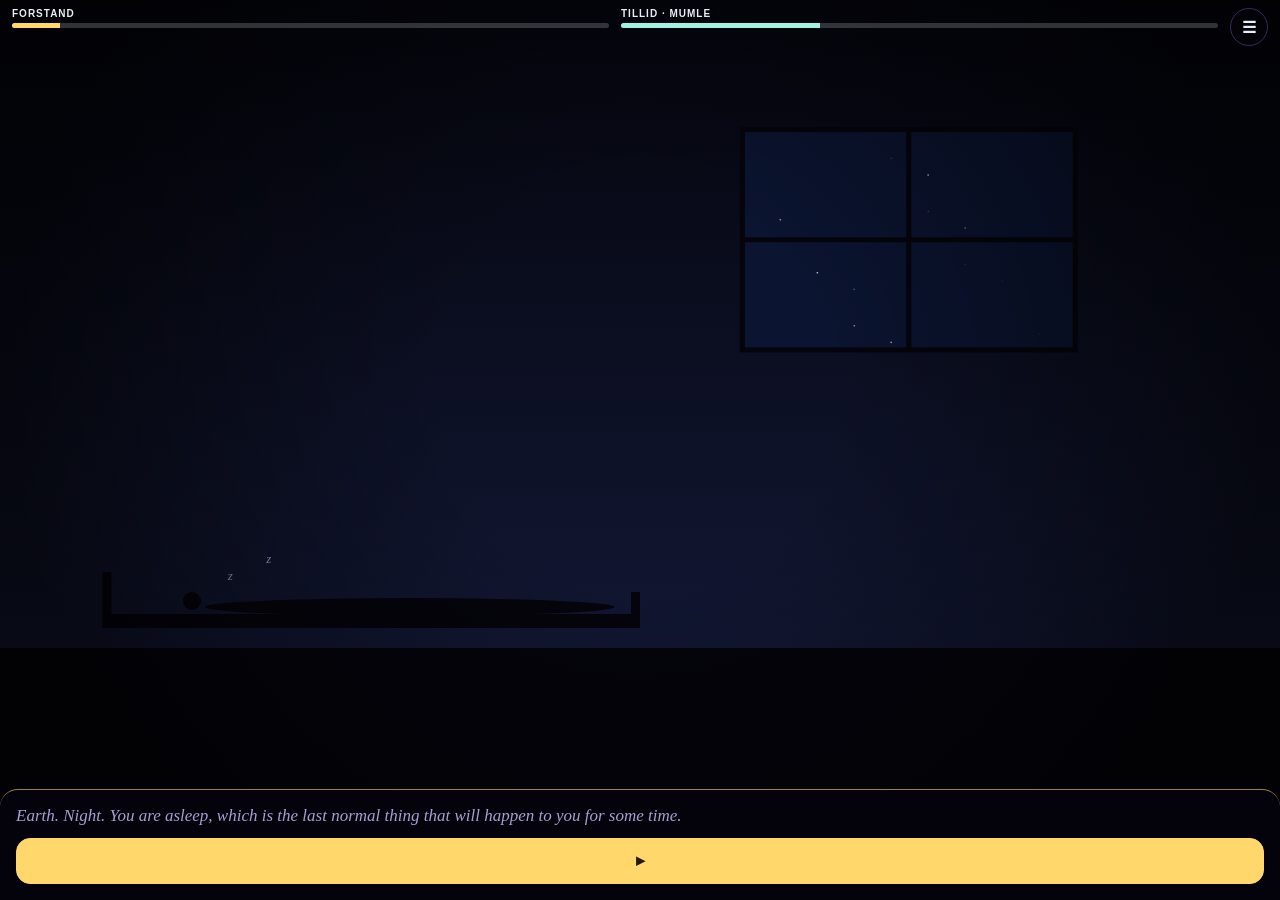
==== commit 5ac7355a: "Music fades out before the next piece fades in; the raven's stone stands ahead so you stop in front " ====
--- a/index.html
+++ b/index.html
@@ -163,31 +163,37 @@
  sad:{bpm:50,key:220,bar:8,ch:[[0,3,7],[-4,0,3],[5,8,12],[-5,-1,2]],mel:[12,_,_,_,10,_,8,_, 8,_,_,_,_,_,7,_, 5,_,_,8,_,_,7,_, 2,_,_,_,-1,_,_,_],mw:"sine",mv:.08,ml:2.6,bass:[0,_,_,_,2,_,_,_],bw:"sine",bv:.06,bl:2,dv:.04,lp:1100},
  mystery:{bpm:60,key:293.7,bar:8,ch:[[0,3,6],[1,4,7]],mel:[12,_,15,_,18,_,21,_, 24,_,21,_,18,_,15,_, 13,_,16,_,19,_,22,_, 25,_,22,_,19,_,16,_],mw:"sine",mv:.05,ml:.9,bass:[0,_,_,_,_,_,_,_],bw:"triangle",bv:.05,bl:1.5,perc:["t",_,_,_,"T",_,_,_],dv:.02,lp:2600},
  dread:{bpm:48,key:155.6,bar:8,ch:[[0,6,13],[0,6,12]],mel:[12,_,_,_,_,_,_,_, 11,_,_,_,_,_,_,_],mw:"sawtooth",mv:.05,ml:4,att:1.2,bass:[_,_,_,_,_,_,_,_],perc:["h",_,_,_,_,_,_,_],dv:.06,lp:520},
+ sleep:{bpm:60,key:349.2,bar:8,ch:[[0,4,7],[-3,0,4],[5,9,12],[-5,-1,2]],mel:[19,_,16,_,12,_,_,_, 17,_,14,_,9,_,_,_, 16,_,12,_,9,_,_,_, 14,_,11,_,7,_,_,_],mw:"sine",mv:.05,ml:1.8,bass:[0,_,_,_,_,_,_,_],bw:"sine",bv:.04,bl:2.4,dv:.015,lp:2600},
  alien:{bpm:152,key:311.1,bar:8,ch:[[0,1,7],[0,5,7]],mel:[0,7,14,7,12,19,14,7, 0,7,14,21,19,14,12,7],mw:"square",mv:.022,ml:.09,bass:[0,_,_,_,_,_,_,_],bw:"sine",bv:.05,bl:1.2,perc:[_,_,"t",_,_,_,"t","t"],dv:.03,lp:4200}};
 const DMOOD={raad:"comic",torv:"warm",ur:"mystery",kro:"sad",port:"sad",bag:"warm"};
 // a scene may set its own mood; when nobody is talking the place decides
 const mood=m=>{W.mood=m;W.ms=1};
-function zoneMood(){const x=W.px;if(x>19000)return DMOOD[curDist().id];if(!S.landed)return "alien";
+function zoneMood(){const x=W.px;if(x>19000)return DMOOD[curDist().id];if(!S.landed)return W.room==="bed"?"sleep":"alien";
  if(x<1850)return "dusk";if(x<3850)return S.lit>=3?"dusk":"dark";if(x>4150&&x<4700&&W.trollUp>.3)return "tense";if(x<5350)return "dusk";if(x<7000)return "eerie";
  if(x<8800)return S.dawn?"dawn":"market";if(x<10380)return "dawn";if(x<10950)return S.gate?"warm":"tense";return S.ch1&&S.eve!==2?"sad":"warm"}
 function audioTick(t){
- if(!A.c)return;const M=MOODS[W.mood]||MOODS.dusk;const now=A.c.currentTime,set=(p,v)=>p.setTargetAtTime(S.sound?v:0,now,.6),px=W.px;
+ if(!A.c)return;const now=A.c.currentTime;
+ // a change of mood never cuts: the old piece fades out (about 2 s), a breath of silence, then the new one fades in
+ if(A.lm==null){A.lm=W.mood;A.ph="in";A.step=0;A.next=now+.2;A.mus.gain.setValueAtTime(0,now);A.mus.gain.setTargetAtTime(2.6,now,1)}
+ else if(W.mood!==A.lm){if(A.ph!=="out"){A.ph="out";A.fo=now+2.6;A.mus.gain.setTargetAtTime(0,now,.6)}
+  else if(now>=A.fo){A.lm=W.mood;A.ph="in";A.step=0;A.next=now+.25;A.mus.gain.setTargetAtTime(2.6,now+.2,1.1)}}
+ else if(A.ph==="out"){A.ph="in";A.mus.gain.setTargetAtTime(2.6,now,.8)}
+ const M=MOODS[A.lm]||MOODS.dusk,set=(p,v)=>p.setTargetAtTime(S.sound?v:0,now,.6),px=W.px;
  const forest=px>1850&&px<3800,lake=Math.max(0,1-Math.abs(px-420)/700),rav=Math.max(0,1-Math.abs(px-4510)/500),ind=W.room?.3:1;
  set(A.wind.g.gain,ind*((forest?.022:.04)+.02*Math.sin(t*.4)));A.wind.fl.frequency.setTargetAtTime(420+260*Math.sin(t*.23)+120*Math.sin(t*.61),now,.5);
- set(A.water.g.gain,ind*(.09*lake+.06*rav));set(A.rumble.g.gain,.3*W.trollUp);set(A.dg.gain,M.dv*1.6);A.lp.frequency.setTargetAtTime(M.lp,now,.4);
+ set(A.water.g.gain,ind*(.09*lake+.06*rav));set(A.rumble.g.gain,.3*W.trollUp);set(A.dg.gain,A.ph==="out"?0:M.dv*1.6);A.lp.frequency.setTargetAtTime(M.lp,now,1.2);
  // the sequencer runs on the audio clock, a little ahead of the picture
- if(A.lm!==W.mood){A.lm=W.mood;A.step=0;A.next=now+.12}
  if(A.next<now-.3)A.next=now+.05;
  const sd=60/M.bpm/2;
  while(S.sound&&A.next<now+.14){const i=A.step++,d=Math.max(0,A.next-now),bi=Math.floor(i/M.bar),ch=M.ch[bi%M.ch.length],k=i%M.bar,pass=Math.floor(i/M.mel.length);
-  if(k===0)A.osc.forEach((o,j)=>o.frequency.setTargetAtTime(semi(M.key/2,ch[j]),now+d,.25));
+  if(k===0)A.osc.forEach((o,j)=>o.frequency.setTargetAtTime(semi(M.key/2,ch[j]),now+d,.6));
   const m=M.mel[i%M.mel.length];if(m!=null)tone(semi(M.key,m)*(M.vib&&pass%2?.5:1),M.ml,M.mv,M.mw,d,0,A.mus,M.att);
   const b=M.bass[k];if(b==="c"){tone(semi(M.key,ch[1]),M.bl,M.bv*.55,M.bw,d,0,A.mus);tone(semi(M.key,ch[2]),M.bl,M.bv*.55,M.bw,d,0,A.mus)}else if(b!=null)tone(semi(M.key/2,ch[b]),M.bl,M.bv,M.bw,d,0,A.mus);
   const p=M.perc&&M.perc[k];if(p==="k"){tone(170,.2,.16,"triangle",d,60)}else if(p==="t"||p==="T"){tone(p==="t"?2100:1500,.035,.03,"square",d)}else if(p==="h"){tone(150,.22,.2,"triangle",d,55);tone(130,.2,.14,"triangle",d+.28,50)}
   A.next+=sd}
  if(forest&&t>A.nk){A.nk=t+.28+Math.random()*.5;if(Math.random()<.6)tone(4100+Math.random()*500,.05,.008,"sine")}
  if(forest&&t>A.no){A.no=t+11+Math.random()*10;tone(370,.5,.03,"sine");tone(311,.7,.03,"sine",.6)}
- if(t>A.nc&&Math.abs(px-3080)<420){A.nc=t+7+Math.random()*8;sfx.caw()}
+ if(t>A.nc&&Math.abs(px-RAVX)<420){A.nc=t+7+Math.random()*8;sfx.caw()}
  if(t>(A.nx||0)){A.nx=t+.5+Math.random()*1.6;
   if(px>5350&&px<7000)tone(80+Math.random()*40,.16,.035,"sine",0,170);                                   // bog bubbles
   else if(px>8800&&px<10950){if(Math.random()<.6){const f=2300+Math.random()*900;tone(f,.07,.02,"sine",0,f*1.3);tone(f*1.1,.07,.02,"sine",.11,f*1.4)}   // dawn birds
@@ -214,7 +220,7 @@
 const FLY=Array.from({length:90},()=>({x:sr()*11700,y:40+sr()*220,p:sr()*6}));
 const STARS=Array.from({length:110},()=>({x:sr(),y:sr()*.5,a:.2+sr()*.7}));
 const LAMPS=[2080,2400,2720];
-const INNX=11480,BOARDX=11590;
+const INNX=11480,BOARDX=11590,RAVX=3200;
 const POND=[9350,9870],STALLS=[[7420,"b"],[7920,"y"],[8420,"i"]];
 const inPond=x=>x>POND[0]&&x<POND[1];
 const HOUSES=Array.from({length:9},(_,i)=>({x:10960+i*95+sr()*20,w:70+sr()*30,h:90+sr()*80}));
@@ -277,7 +283,7 @@
  audioTick(t);
  // ----- camera
  const tb=!app.hidden&&!app.classList.contains("full")?Math.max(.3,Math.min(.72,app.getBoundingClientRect().top/VH-.015)):.72;W.base+=(tb-W.base)*Math.min(1,dt*6);
- const focus=W.drop?390:W.talk==="t"?(W.px+4515)/2:W.px+W.dir*40;W.cam+=(focus-VW/2-W.cam)*Math.min(1,dt*4);
+ const focus=W.drop?390:W.talk==="t"?(W.px+4515)/2:W.talk==="r"&&Math.abs(W.px-RAVX)<300?(W.px+RAVX)/2:W.px+W.dir*40;W.cam+=(focus-VW/2-W.cam)*Math.min(1,dt*4);
  const cam=W.cam+(W.shake&&t-W.shake<.4?Math.sin(t*90)*5*(1-(t-W.shake)/.4):0),GY=VH*W.base,gy=x=>GY+ground(x),sx=x=>x-cam,P=W.px>19000?c2pal():palette(W.px);
  if(W.room){drawRoom(W.room,t,GY);drawSpell(t,VW/2,GY*.42);drawFlash(t);requestAnimationFrame(frame);return}
  // ----- sky, stars, sun or moon
@@ -307,7 +313,7 @@
  // near trees (in the world)
  for(const n of NEART){const im=TNEAR[n.k],x=sx(n.x)-im.width/2;if(x<-380||x>VW+20)continue;ctx.drawImage(im,x,gy(n.x)+6-im.height)}
  // standing stone with its word, and the raven
- {const x=sx(2950);if(x>-80&&x<VW+80){const y=gy(2950);ctx.fillStyle="#0b0a1c";ctx.beginPath();ctx.moveTo(x-22,y+4);ctx.lineTo(x-16,y-92);ctx.quadraticCurveTo(x,y-110,x+14,y-92);ctx.lineTo(x+22,y+4);ctx.fill();ctx.save();ctx.translate(x,y-40);ctx.rotate(-Math.PI/2);ctx.font="italic 15px Georgia";ctx.textAlign="center";ctx.shadowColor="#9ff3e0";ctx.shadowBlur=10;ctx.fillStyle="#9ff3e0";ctx.fillText("hvorfor",0,5);ctx.restore();drawRaven(x-2,y-104,t)}}
+ {const x=sx(RAVX);if(x>-80&&x<VW+80){const y=gy(RAVX);ctx.fillStyle="#0b0a1c";ctx.beginPath();ctx.moveTo(x-22,y+4);ctx.lineTo(x-16,y-92);ctx.quadraticCurveTo(x,y-110,x+14,y-92);ctx.lineTo(x+22,y+4);ctx.fill();ctx.save();ctx.translate(x,y-40);ctx.rotate(-Math.PI/2);ctx.font="italic 15px Georgia";ctx.textAlign="center";ctx.shadowColor="#9ff3e0";ctx.shadowBlur=10;ctx.fillStyle="#9ff3e0";ctx.fillText("hvorfor",0,5);ctx.restore();drawRaven(x-2,y-104,t)}}
  // bridge stones rise as you earn them
  for(let i=0;i<3;i++){const bx=RAV[0]+(RAV[1]-RAV[0])*(i+.5)/3,w=(RAV[1]-RAV[0])/3+2;W["st"+i]=(W["st"+i]||0)+((S.stones>i?1:0)-(W["st"+i]||0))*Math.min(1,dt*1.6);const up=W["st"+i];if(up<.01)continue;const y=GY+170*(1-up);ctx.fillStyle="#090716";ctx.fillRect(sx(bx)-w/2,y,w,26);ctx.beginPath();ctx.moveTo(sx(bx)-w/2,y+26);ctx.lineTo(sx(bx),y+60+i%2*10);ctx.lineTo(sx(bx)+w/2,y+26);ctx.fill();ctx.fillRect(sx(bx)-w/2+4,y-7,10,8);ctx.fillRect(sx(bx)+w/2-14,y-7,10,8)}
  // ----- parts two and three: bog, market, pond, gate, town
@@ -381,7 +387,7 @@
  if(dark>.01){if(!W.dk){W.dk=document.createElement("canvas");W.dk.width=VW;W.dk.height=VH}const d=W.dk.getContext("2d");d.globalCompositeOperation="source-over";d.clearRect(0,0,VW,VH);d.fillStyle=`rgba(2,2,8,${dark})`;d.fillRect(0,0,VW,VH);d.globalCompositeOperation="destination-out";
   glow(sx(W.px)+19*W.dir,GY+walkY(W.px)-84-W.py,90,"rgba(0,0,0,1)",1,d);glow(W.mxs,W.mys+40,30,"rgba(0,0,0,.8)",1,d);
   LAMPS.forEach((lx,i)=>{if(S.lit>i)glow(sx(lx)+4,gy(lx)-80,230,"rgba(0,0,0,1)",1,d)});
-  for(const f of FAIRY)if(!S.got.includes(f[2]))glow(sx(f[0]),gy(f[0])-f[1],46,"rgba(0,0,0,1)",1,d);glow(sx(2950),gy(2950)-50,70,"rgba(0,0,0,.9)",1,d);
+  for(const f of FAIRY)if(!S.got.includes(f[2]))glow(sx(f[0]),gy(f[0])-f[1],46,"rgba(0,0,0,1)",1,d);glow(sx(RAVX),gy(RAVX)-50,70,"rgba(0,0,0,.9)",1,d);
   ctx.drawImage(W.dk,0,0)}
  if(W.fogK>.02&&W.px<8000){const x=sx(6060);if(x<VW){const fg2=ctx.createLinearGradient(Math.max(-200,x-120),0,Math.max(0,x)+160,0);fg2.addColorStop(0,"rgba(150,210,170,0)");fg2.addColorStop(1,`rgba(150,210,170,${.9*W.fogK})`);ctx.fillStyle=fg2;ctx.fillRect(Math.max(-200,x-120),0,VW+400,VH);for(let i=0;i<6;i++){ctx.globalAlpha=.25*W.fogK;ctx.fillStyle="#d6f0dc";ctx.beginPath();ctx.ellipse(x+80+i*90+Math.sin(t*.3+i)*40,GY-40-i%3*60,120,30,0,0,7);ctx.fill()}ctx.globalAlpha=1}}
  // speech bubble
@@ -535,7 +541,7 @@
  {x:2075,run:async()=>{await converse({who:"l",da:"…",note:"A lantern, cold and dark. It seems to be waiting.",hint:"Say the word Mumle gave you: lys.",judge:t=>has(t,"lys")?(S.lit=1,sfx.lamp(),{ok:1,who:"m",da:"Ja! Lys!",fors:3,note:"The lantern yawns open. Gold light spills across the path.",think:"I said one word and a lamp obeyed. At home I can't get a printer to do that."}):{who:"m",da:"Nej, nej. Sig: lys.",note:"The lantern stays asleep."}})}},
  {x:2395,run:async()=>{await converse({who:"l",da:"…",note:"A second lantern, asleep.",hint:"The same word wakes it.",judge:t=>has(t,"lys")?(S.lit=2,sfx.lamp(),{ok:1,who:"m",da:"Godt! En lygte til.",fors:2,note:"It lights. Things with too many legs withdraw politely into the undergrowth."}):{who:"m",da:"Sig: lys.",note:"Nothing happens."}})}},
  {x:2715,run:async()=>{await converse({who:"l",da:"…",note:"A third lantern. This one is asleep with its back to you.",hint:"Mumle says this one is grumpy and wants politeness: say lys and tak.",judge:t=>has(t,"lys","tak")?(S.lit=3,sfx.lamp(),{ok:1,who:"m",da:"Se! Skoven er lys nu.",fors:4,note:"The lantern brightens, flattered. The whole forest opens up in gold.",think:"Manners work on furniture here. Noted."}):has(t,"lys")?{who:"m",da:"Den her er lidt sur. Prøv at sige tak.",note:"The lantern flickers once and goes out again, pointedly."}:{who:"m",da:"Sig: lys. Og tak.",note:"Nothing."}})}},
- {x:3075,need:["fremmed","hvorfor","hertil"],run:async()=>{
+ {x:3130,need:["fremmed","hvorfor","hertil"],run:async()=>{
   mood("comic");
   await say("r","Nå, endnu en fremmed. Hvorfor kom du hertil?",{note:"A raven on the standing stone looks you up and down. It speaks fast, as if words were cheap.",think:"'Hvorfor' is carved on that stone: why. 'Kom … hertil': came here. A bird wants my motives. I have the answer and no word for 'because'. This is what an oral exam looks like from the inside."});
   await say("m",`${Hx()} kom hertil på grund af et rumskib.`,{note:"Mumle answers for you, jerking a thumb at the sky.",think:"'På grund af et rumskib.' He put three small words in front of the spaceship and it became a reason. Because of. Three words where English spends two; Danish is not in a hurry."});
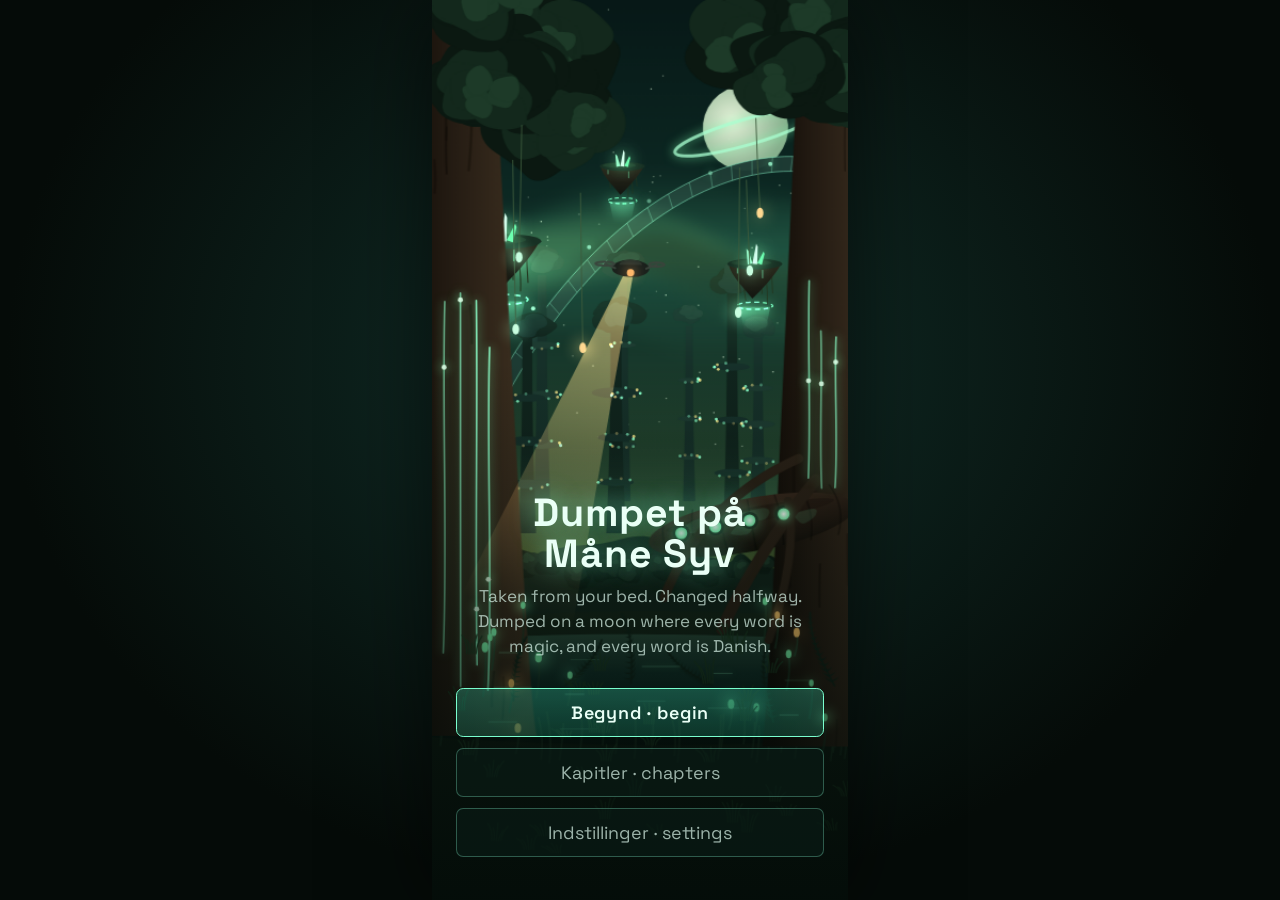
==== commit f8a26104: "New game: Kapitel 1 · Afsnit 1 · Faldet, rebuilt from scratch A futurist magic forest by day, shinin" ====
--- a/index.html
+++ b/index.html
@@ -2,1365 +2,39 @@
 <html lang="en">
 <head>
 <meta charset="utf-8">
-<meta name="viewport" content="width=device-width,initial-scale=1,viewport-fit=cover,user-scalable=no">
-<meta name="theme-color" content="#05040c">
+<meta name="viewport" content="width=device-width, initial-scale=1, viewport-fit=cover, user-scalable=no">
+<meta name="theme-color" content="#0b1712">
+<title>Dumpet på Måne Syv</title>
 <link rel="manifest" href="manifest.webmanifest">
 <link rel="icon" href="icon.svg">
-<title>Dumpet på Måne Syv</title>
-<style>
-:root{color-scheme:dark;--ink:#e9edf8;--dim:#a79fd0;--gold:#ffd76a;--teal:#9ff3e0;--red:#ff8a8a;--black:#05040c;--panel:rgba(5,4,12,.92);--line:#3a2a5e}
-*{box-sizing:border-box;-webkit-tap-highlight-color:transparent}
-html,body{height:100%;margin:0;overflow:hidden;background:var(--black);color:var(--ink);font-family:Georgia,"Times New Roman",serif;font-size:17px;line-height:1.4;overscroll-behavior:none;user-select:none;-webkit-user-select:none}
-canvas{position:fixed;inset:0;width:100%;height:100%;display:block;touch-action:none}
-#hud{position:fixed;top:calc(8px + env(safe-area-inset-top,0px));left:12px;right:12px;display:flex;gap:12px;align-items:flex-start;font:700 10px Verdana,sans-serif;letter-spacing:.1em;text-shadow:0 1px 3px #000}
-#hud>div{flex:1}#hud .bar{height:5px;background:rgba(233,237,248,.2);border-radius:3px;margin-top:4px;overflow:hidden}#hud .bar i{display:block;height:100%;transition:width .5s}
-#menu{flex:none;width:38px;height:38px;min-height:0;padding:0;text-align:center;border-radius:50%;font-size:16px;background:rgba(5,4,12,.4)}
-#pad{position:fixed;left:0;right:0;bottom:calc(14px + env(safe-area-inset-bottom,0px));display:flex;justify-content:space-between;padding:0 14px;pointer-events:none}
-#pad button{pointer-events:auto;width:64px;height:64px;border-radius:50%;border:1.5px solid rgba(233,237,248,.3);background:rgba(5,4,12,.35);font-size:22px;text-align:center;padding:0;min-height:0}
-#pad div{display:flex;gap:10px}
-#act small{color:#5a4a12;text-align:center}#act{text-align:center;position:fixed;left:50%;transform:translateX(-50%);bottom:calc(96px + env(safe-area-inset-bottom,0px));background:var(--gold);color:#221a05;border:0;border-radius:22px;padding:10px 18px;font-weight:700;min-height:0;white-space:nowrap}
-#mapb{position:fixed;left:50%;transform:translateX(-50%);bottom:calc(28px + env(safe-area-inset-bottom,0px));border-radius:22px;padding:8px 20px;min-height:0;background:rgba(5,4,12,.5)}
-#app{position:fixed;left:0;right:0;bottom:0;max-height:62%;overflow-y:auto;background:var(--panel);border-top:1px solid rgba(255,215,106,.6);border-radius:18px 18px 0 0;padding:14px 16px calc(16px + env(safe-area-inset-bottom,0px));display:flex;flex-direction:column;gap:10px}
-#app.full{max-height:100%;top:0;border-radius:0;border:0;padding-top:calc(58px + env(safe-area-inset-top,0px))}
-#app>*,#mp>*{flex-shrink:0}
-#mp{position:fixed;inset:0;top:calc(54px + env(safe-area-inset-top,0px));z-index:6;overflow-y:auto;background:rgba(5,4,12,.97);box-shadow:0 -80px 0 rgba(5,4,12,.97);padding:12px 16px calc(16px + env(safe-area-inset-bottom,0px));display:flex;flex-direction:column;gap:10px}
-#hud{z-index:7}
-h1{font-size:2rem;line-height:1.05;margin:0;color:var(--gold);font-weight:400}
-h2{font-size:1.3rem;margin:0;font-weight:400;color:var(--gold)}
-p{margin:0}
-.lab{font:700 .66rem Verdana,sans-serif;letter-spacing:.14em;text-transform:uppercase;color:var(--dim)}
-.dim{color:var(--dim);font-size:.86rem}
-.nar{color:var(--dim);font-style:italic}
-.you{font-style:italic}.you:before{content:"You think: ";color:var(--dim)}
-.ali{font:.82rem ui-monospace,Menlo,monospace;color:var(--teal)}
-.dk{font-size:1.25rem}.dk b{font-weight:400;color:var(--gold);font-size:.74rem;letter-spacing:.12em;text-transform:uppercase;display:block}
-.mine{font-size:1.15rem;color:var(--teal)}.mine b{font-weight:400;color:var(--dim);font-size:.74rem;letter-spacing:.12em;text-transform:uppercase;display:block}
-.w{cursor:pointer}.fg{cursor:pointer;color:#b4bcf0;text-decoration:underline dotted rgba(180,188,240,.75);text-underline-offset:5px;text-decoration-thickness:1.5px}
-#gl{position:fixed;z-index:11;max-width:min(78vw,340px);background:#f4ead2;color:#221a05;border-radius:12px;padding:8px 12px 9px;box-shadow:0 8px 28px rgba(0,0,0,.65);font-size:.98rem;line-height:1.3;animation:pop .18s}#gl b{font-size:1.12rem}#gl .n{color:#6a5a3a;font-size:.8rem;margin-top:3px}#gl button.mini{background:#221a05;color:#f4ead2;border:0;margin-left:6px}
-.scroll{background:linear-gradient(#f3e6c4,#e6d3a6);color:#2a1d0c;border-radius:6px 6px 14px 14px;padding:12px 16px;font-size:1.1rem;line-height:1.55;box-shadow:0 3px 16px rgba(0,0,0,.55)}.scroll p{margin:0 0 4px}.scroll .lab{color:#7a5a2a}.scroll .fg{color:#5b3f8f;text-decoration-color:rgba(91,63,143,.6)}
-.jars{display:flex;gap:8px}.jar{flex:1;text-align:center;border:1px solid var(--line);border-radius:14px 14px 22px 22px;padding:8px 4px;background:rgba(159,243,224,.05)}.jar b{display:block;font-weight:400;color:var(--teal)}.jar span{color:var(--gold);letter-spacing:2px}.jar.lit{box-shadow:0 0 14px rgba(255,215,106,.35);border-color:var(--gold)}
-.ordb{min-height:0;padding:6px 10px;font-size:.8rem;color:var(--dim)}.ordl{font-size:.95rem;line-height:1.7;border:1px solid var(--line);border-radius:12px;padding:8px 12px}.ordl i{color:var(--dim);font-size:.85rem}
-.row{display:flex;gap:8px;flex-wrap:wrap}.row>*{flex:1}
-.opts{display:flex;flex-direction:column;gap:8px}.opts.sub{margin-left:14px;padding-left:10px;border-left:2px solid var(--line)}button.chap{border-color:var(--gold);font-size:1.1rem}
-button{font:inherit;color:var(--ink);background:rgba(58,42,94,.45);border:1px solid var(--line);border-radius:14px;padding:10px 14px;min-height:46px;text-align:left;touch-action:manipulation}
-button small{display:block;color:var(--dim);font:.76rem Verdana,sans-serif}
-button.go{background:var(--gold);color:#221a05;border-color:var(--gold);font-weight:700;text-align:center}
-button.ghost{background:transparent;text-align:center}
-button.mini{min-height:0;padding:1px 8px;font-size:.75rem;border-radius:8px;display:inline;vertical-align:middle}
-button:disabled{opacity:.4}
-.chips{display:flex;flex-wrap:wrap;gap:6px;min-height:44px}
-.chip{min-height:40px;padding:6px 12px;border-radius:20px;border-color:rgba(159,243,224,.5);background:rgba(159,243,224,.08);text-align:center}
-.chip.new{border-color:var(--gold);box-shadow:0 0 10px rgba(255,215,106,.5)}
-.slot{border:1px dashed var(--line);border-radius:14px;padding:6px;background:rgba(0,0,0,.3)}
-.meter{height:10px;background:#1a1238;border-radius:5px;overflow:hidden}.meter i{display:block;height:100%;background:var(--gold)}
-input[type=range]{width:100%;accent-color:#ffd76a}
-input[type=text]{font:inherit;color:var(--ink);background:#120e26;border:1px solid var(--line);border-radius:12px;padding:10px;width:100%;user-select:text;-webkit-user-select:text}
-#tip{position:fixed;left:50%;transform:translateX(-50%);top:calc(58px + env(safe-area-inset-top,0px));max-width:88%;padding:8px 16px;border-radius:20px;background:var(--gold);color:#221a05;font-weight:700;text-align:center;z-index:9}
-.fb{border:1px solid var(--gold);border-radius:12px;padding:8px 12px;background:rgba(255,215,106,.1)}.fb b,.fb span[lang]{color:var(--gold);font-weight:400;font-size:1.15rem}
-.pop{animation:pop .3s}@keyframes pop{from{opacity:.1;transform:translateY(8px)}to{opacity:1;transform:none}}
-@media (prefers-reduced-motion:reduce){.pop{animation:none}}
-[hidden]{display:none!important}
-</style>
+<link rel="stylesheet" href="css/game.css">
 </head>
 <body>
-<canvas id="cv"></canvas>
-<div id="hud"><div>FORSTAND<div class="bar"><i id="fo" style="background:var(--gold)"></i></div></div><div id="tl">TILLID<div class="bar"><i id="ti" style="background:var(--teal)"></i></div></div><button id="menu" aria-label="menu">☰</button></div>
-<div id="pad"><div><button id="bl" aria-label="walk left">◀</button><button id="br" aria-label="walk right">▶</button></div><button id="bj" aria-label="jump">▲</button></div>
-<button id="act" hidden></button><button id="mapb" hidden>Kort · map</button>
-<div id="app" hidden></div>
-<div id="mp" hidden></div>
-<div id="tip" hidden></div>
-<div id="gl" hidden></div>
+<div id="app">
+  <div id="stage">
+    <canvas id="cv" aria-label="The game world" role="img"></canvas>
+    <div id="ui">
+      <div id="hud" hidden>
+        <button id="bMenu" class="hb" aria-label="Menu"><span></span><span></span><span></span></button>
+        <div id="where"></div>
+        <div id="kraft" title="Ordkraft: word power"><b>ORDKRAFT</b><i><u></u></i></div>
+        <button id="bBook" class="hb txt" aria-label="Word book">Ord</button>
+      </div>
+      <div id="panel" hidden></div>
+      <div id="sheet" hidden></div>
+      <div id="gl" hidden></div>
+      <div id="tip" hidden></div>
+      <div id="title" hidden></div>
+    </div>
+  </div>
+</div>
+<script src="js/art.js"></script>
+<script src="js/engine.js"></script>
+<script src="js/games.js"></script>
+<script src="js/k1a1.js"></script>
 <script>
-"use strict";
-/* ============================================================
-   DUMPET PÅ MÅNE SYV — a dark fairy-tale side-scroller for
-   learning Danish. Original story, characters, art and sound.
-   Sections: words · state · sound · world art · talking · story.
-   ============================================================ */
-
-// ---------- WORDS: every Danish word used, with its meaning ----------
-const GLOSS={"ad":"ad gangen = at a time","ad gangen":"at a time","af":"of","aften":"evening","aldrig":"never","alene":"alone","alle":"everyone / all","allerede":"already","almindelige":"common, usual","alt":"everything","altid":"always","an":"kommer an på = depends on","arbejde":"work","arbejdede":"worked","at":"to / that","bag":"behind","bageriet":"the bakery","bare":"just","barn":"child","bedre":"better","betaler":"pay","blev":"became / stayed","bliv":"stay!","blive":"become / stay","bliver":"get / become","bo":"live","boede":"lived","bogen":"the book","bor":"live(s)","brev":"letter","bro":"bridge","brobygger":"bridge-builder","brobyggeren":"the bridge-builder","brobyggerens":"the bridge-builder's","broen":"the bridge","brug":"use","brød":"bread","brødet":"the bread","butikken":"the shop","by":"town","byen":"the town","byggede":"built","bygger":"build","da":"when (one moment in the past)","dag":"day","dage":"days","dame":"lady","dammen":"the pond","dansk":"Danish","de":"they / the","dem":"them","den":"it / the / this one","dengang":"back then","der":"there / who, that","dertil":"(to) there","desværre":"unfortunately","det":"it / that","dig":"you (object)","din":"your / yours","dine":"your (several things)","dit":"your","du":"you","dum":"stupid","dumpet":"dumped","døren":"the door","døv":"deaf","dårligt":"badly","efter":"after / for (hør efter = listen carefully)","egen":"own","ej":"not (du gjorde ej = no you didn't)","ekkobrønden":"the echo well","eller":"or","elsker":"love(s)","en":"a / one","en gang":"once","en hel sætning":"a whole sentence","end":"than","endnu":"yet / still (endnu en = yet another)","er":"am / are / is","et":"a / one","et par":"a couple of","et års tid":"about a year","falder":"fall","faldt":"fell","familie":"family","fang":"catch!","fejl":"mistake","fejlen":"the mistake","fem":"five","fik":"got","find":"find!","finde":"find","fire":"four","fisker":"fisherman","flere":"more","flyt":"move!","flytte":"move","flyttede":"moved","flyve":"fly","flyver":"fly / are flying","for":"for / too (for langsomt = too slow · for … siden = … ago)","for at":"in order to","for det meste":"mostly","for længe siden":"a long time ago","forbi":"past","fordi":"because","forgårs":"i forgårs = the day before yesterday","forkert":"wrong","forstand":"wits","forstår":"understand","fortid":"past","fra":"from","fremmed":"stranger","fremmedaften":"strangers' evening","fremmede":"strangers / the stranger","fremmedtælleren":"the stranger-counter","fremtid":"future","friske":"fresh","fru":"Mrs","frø":"frog","frøer":"frogs","frøerne":"the frogs","fuldmægtig":"head clerk","fyrre":"forty","færdig":"finished","færdigt":"finished","født":"born","før":"before","først":"first","første":"first","får":"get","gammel":"old","gammelt":"stale / old","gang":"time (en gang = once)","gange":"times (nogle gange = sometimes)","gangen":"ad gangen = at a time","gav":"gave","gav ingen mening":"made no sense","gerne":"gladly (vil gerne = would like to)","gik":"went / walked (gik i stå = stopped)","gik i stå":"stopped (of a clock)","gjorde":"did","glad":"happy (glad for at … = happy to …)","glad for at":"happy to","glade":"happy","god":"good","godaften":"good evening","gode":"good","godnat":"good night","godt":"good / well","godt nok":"good enough","grammatik":"grammar","grummes":"Grumme's","grund":"reason (på grund af = because of)","grøn":"green","gør":"do","gå":"go!","gå væk":"go away","gået":"gone","går":"walk(s) / go(es)","ha":"ha","halvandet":"one and a half","ham":"him","han":"he","hans":"his","har":"have / has","har ikke lyst til":"don't feel like","hatten":"the hat","have":"have","hedder":"am called / is called","hej":"hi","hel":"whole","hele":"whole","hele livet":"my whole life","hele tiden":"all the time","helt":"completely","hen":"over (to)","hende":"her","hente":"fetch","hentet":"fetched / collected","her":"here","herre":"gentleman","hertil":"(to) here","hils":"say hello!","himlen":"the sky","hjem":"home","hjælp":"help","hjælper":"helps","hm":"hm","hos":"with / at (someone's home)","hov":"hey!","hovedsætning":"main clause","hr":"Mr","hun":"she","hurtigere":"faster","hus":"house","hvad":"what","hvad mere":"what else","hvem":"who","hver":"every","hvis":"if","hvor":"where (hvor længe = how long)","hvor længe":"how long","hvorfor":"why","hvornår":"when","høj":"high","hør":"listen!","hør efter":"listen carefully","hør godt efter":"listen very carefully","høre":"hear","hørt":"heard","hørte":"heard","i":"in (i to uger = for two weeks)","i dag":"today","i forgårs":"the day before yesterday","i går":"yesterday","i stykker":"broken","i tirsdags":"last Tuesday","ifølge":"according to","igen":"again","ikke":"not","ikke endnu":"not yet","ikke rigtigt":"not really","ind":"in","ingen":"nobody","ja":"yes","jeg":"I","jeres":"your (you people's)","jo":"after all","job":"job","jorden":"Earth","kaffe":"coffee","kage":"cake","kan":"can","kaptajn":"Captain","kender":"know (a person or place)","klog":"clever","kloge":"de kloge = the clever ones","troede":"thought, believed","klokke":"bell","klokker":"bells","klokkerne":"the bells","kok":"cook","kokken":"the cook","kold":"cold","kom":"came / come!","kommer":"come(s)","kommer an på":"depends on","kommet":"come (er kommet = has come)","kontrakt":"contract","kontrakten":"the contract","kort":"short / map","kra":"caw","kroen":"the inn","krovært":"innkeeper","kun":"only","kunne":"could / be able to","kvists":"(Mrs) Kvist's","kvæk":"ribbit","kvækker":"croak","kæreste":"girlfriend / boyfriend","købe":"buy","landede":"landed","langsomt":"slowly","lave":"make","lavede":"did","laver":"do / are doing","ledig":"vacant","ledsætning":"subordinate clause","let":"easy","lidt":"a little","lige":"just / right","lille":"little","livet":"life","lukker":"close","lygte":"lantern","lygtemændene":"the will-o'-the-wisps","lygten":"the lantern","lygterne":"the lanterns","lys":"light","lyst":"har lyst til = feel like","lyt":"listen!","lyver":"lie(s), not telling the truth","læg":"put!","længde":"length","længe":"long, a long time","lære":"learn","lærling":"apprentice","lærlingen":"the apprentice","læs":"read!","læse":"read","løgn":"lie","mad":"food","maden":"the food","magi":"magic","man":"one, you (people in general)","mand":"man / husband","mange":"many","mangler":"lack, am missing","marked":"market","matematiker":"mathematician","med":"with / by","meget":"very / a lot","men":"but","mener":"mean","mening":"sense, meaning","mere":"more","mest":"most","meste":"for det meste = mostly","midt":"in the middle","midt om natten":"in the middle of the night","mig":"me","min":"my","mine":"my (several things)","mit":"my","mod":"toward","mor":"mother","mose":"bog","mosen":"the bog","mumle":"Mumle","musik":"music","mødte":"met","mørk":"dark","mørket":"the dark","mørkt":"dark","måne":"moon","måned":"month","måneder":"months","måneds":"month's","nabobordet":"the next table","naboen":"the neighbour","nat":"night","natmarkedet":"the night market","natten":"the night","navn":"name","ned":"down","nej":"no","nogen":"someone / anyone","noget":"something / anything","nogle":"some","nogle gange":"sometimes","nok":"enough / probably","notesbog":"notebook","nu":"now","nul":"zero","nummer":"number","ny":"new","nye":"new","nyeste":"newest","næste":"next","næsten":"almost","nå":"oh!","når":"when (still to come, or every time)","og":"and","også":"also","okay":"okay","om":"in / at / about (om en måned = in a month)","om en måneds tid":"in about a month","om et års tid":"in about a year","om natten":"at night","op":"up","opslaget":"the notice","ord":"word(s)","ordbog":"dictionary","ordene":"the words","ordstilling":"word order","ordstillingen":"the word order","os":"us","over":"over, across","overtager":"takes over","par":"pair (et par = a couple of)","paragraf":"paragraph (of the rules)","pas":"pas på = watch out","pas på":"watch out","passer":"fit, add up","perfekt":"perfect","personen":"the person","plan":"plan","porten":"the gate","problemet":"the problem","prøv":"try!","prøve":"test / try","pænere":"nicer","pænt":"nicely","på":"on / at","på grund af":"because of","regn":"rain","regner":"rains","rejser":"travel(s), leave(s)","rigtige":"right","rigtigt":"right / really","ring":"ring!","ringer":"phone(s) / ring(s)","rubrik":"box (on a form)","rumskib":"spaceship","rumskibet":"the spaceship","rumvæsnerne":"the aliens","rækkefølge":"order","rådhuset":"the town hall","sagde":"said","sagt":"said","sammen":"together","savner":"miss","se":"look / see","selv":"yourself / even","selvfølgelig":"of course","seng":"bed","sengen":"the bed","sengene":"the beds","ser":"look / see (ser … ud = look, seem)","sidder":"sit / are stuck","siden":"ago (for tre år siden = three years ago)","sidst":"last","sidste":"last","sig":"say!","sige":"say","siger":"say(s)","sild":"herring","silds":"(Mrs) Sild's","sin":"his own","sit":"his own","skal":"must / shall / am going to","skete":"happened","skibet":"the ship","skinner":"shines","skov":"forest","skoven":"the forest","skranke":"counter","skriv":"write!","skrive":"write","skriver":"write","skål":"bowl / a toast","skålene":"the bowls","skåler":"toast, raise a glass","sladder":"gossip","smed":"threw","smider":"throw","små":"small","sol":"sun","solen":"the sun","som":"as / like","sov":"sleep! / slept","sov godt":"sleep well","sove":"sleep","sover":"sleep(s)","spansk":"Spanish","spille":"play","spillemanden":"the fiddler","spis":"eat!","spise":"eat","spiser":"eat(s)","spurgt":"asked","spørg":"ask!","spørge":"ask","spørger":"ask(s)","spørgsmål":"question(s)","stadig":"still","stakkels":"poor (you)","stempelbordet":"the stamp table","stemple":"stamp","stemplerne":"the stamps","sten":"stone(s)","stiller":"ask (stiller spørgsmål = asks questions)","stillingen":"the post / job","stop":"stop!","studere":"study","studerede":"studied","stykker":"pieces (gået i stykker = broken)","støvler":"boots","stå":"stand","står":"stands / it says, in writing","står op":"rises, gets up","subjekt":"subject","sukker":"sighs","sult":"hunger","sulten":"hungry","suppe":"soup","suppen":"the soup","sur":"grumpy","svar":"answer(s)","svare":"answer","svarede":"answered","svarene":"the answers","svarer":"answer","svaret":"answered","svær":"hard","syv":"seven","sælger":"sell","sæt":"sit! / put!","sætning":"sentence","sætningerne":"the sentences","sø":"lake","sød":"sweet","søen":"the lake","søster":"sister","så":"so / then / saw","tager":"take","tak":"thanks / please","tal":"number","tale":"speak","taler":"speak(s)","tallene":"the numbers","ti":"ten","tid":"time","tiden":"the time","tidspunkt":"point in time","tik":"tick","til":"to / for (en til = one more)","til sidst":"finally","tilbage":"back","tillykke":"congratulations","time":"hour","ting":"thing(s)","tirsdags":"i tirsdags = last Tuesday","tit":"often","to":"two","tog":"took","tom":"empty","torvet":"the square","tre":"three","tredive":"thirty","trold":"troll","trolden":"the troll","tror":"think, believe","træt":"tired","tæl":"count!","tælle":"count","tæller":"counter (person who counts)","tælleren":"the counter","tæt":"close","tørt":"dry","tåge":"fog","tågeby":"Fog Town","tågen":"the fog","ud":"out (ser … ud = look, seem)","uden":"without","udenfor":"outside","udlandet":"abroad","udløber":"runs out","uge":"week","uger":"weeks","uha":"yikes","underskriften":"the signature","ung":"young","uret":"the clock","urmageren":"the clockmaker","urmagerens":"the clockmaker's","urværket":"the clockwork","vagt":"guard","vagten":"the guard","var":"was","varm":"warm","varmere":"warmer","varmt":"warm","vaskede":"washed","vaskede op":"washed up","ved":"know(s) / by, near","ved ikke":"don't know","vej":"way","vejen":"the way","vejret":"the weather","vel":"right?","velbekomme":"enjoy your meal","velkommen":"welcome","ven":"friend","venner":"friends","vent":"wait!","vente":"wait","ventet":"waited","verbet":"the verb","verbum":"verb","vi":"we","vide":"know","vigtigt":"important","vil":"want (to) / will","vil gerne":"would like to","ville":"wanted (to)","virkelig":"really","væk":"away / gone","være":"be","været":"been","værsgo":"here you go","værste":"worst","våd":"wet","våde":"wet","øl":"beer","åh":"oh","år":"year(s)","års":"year's","arbejdet":"worked (har arbejdet = have worked)","boet":"lived (har boet = have lived)","flyttet":"moved (har flyttet = have moved)","købt":"bought (har købt = have bought)","købte":"bought","læst":"read (har læst = have read)","læste":"read (in the past)","spist":"eaten (har spist = have eaten)","spiste":"ate","sovet":"slept (har sovet = have slept)","bager":"baker","læge":"doctor","lærer":"teacher","brille":"glasses (Hr. Brille = Mr Spectacles)","bruge":"use","datid":"the past tense","deres":"their","frøen":"the frog","gamle":"old (den gamle = the old one)","guld":"gold","handel":"trade, deal","hilsen":"greeting","venlig hilsen":"kind regards","venlig":"kind","hvert":"every","ingenting":"nothing","jobbet":"the job","kat":"cat","komme":"come","koster":"costs","minde":"memory","minder":"memories","måske":"maybe","rapport":"report","sker":"happens (hvad sker der? = what happens?)","skib":"ship","skilt":"sign","skiltet":"the sign","skrev":"wrote","stenen":"the stone","stille":"quiet","storm":"storm","vores":"our","bliver til":"turns into","anderledes":"different, irregular","assistenten":"the assistant"};
-const BASE="i og er du jeg min ja nej hej tak okay en et det ha kra mumle tågeby stop".split(" ");   // survival words you arrive with
-const START=["hej","ja","nej","tak","jeg","du","er","okay"];
-// word-lights: [x, height above ground, word]
-const FAIRY=[[610,40,"våd"],[760,48,"sø"],[880,112,"måne"],[1250,118,"rumskib"],[1960,44,"mørk"],[2230,110,"lygte"],[2560,46,"skov"],[2880,46,"fremmed"],[2950,84,"hvorfor"],[3030,120,"hertil"],[3900,46,"grund"],[4100,112,"bro"],[4200,48,"trold"],[5450,46,"mose"],[5600,112,"tåge"],[5760,46,"vej"],[6300,48,"sove"],[7150,46,"marked"],[7230,112,"købe"],[7300,46,"brød"],[7360,110,"spise"],[7700,46,"se"],[8200,46,"seng"],[8300,112,"træt"],[9000,46,"sol"],[9160,46,"frø"]];
-const NAMES={z:"Assistenten",m:"Mumle",r:"Ravnen",t:"Trolden",l:"Lygten",k:"Mosekonen",b:"Bagerkonen",y:"Lygtemanden",i:"Kromutter",f:"Frøen",g:"Grumme",c:"Barnet"};
-const VOICE={z:[.7,1.5],m:[1,1.05],r:[1.08,1.15],t:[.8,.6],l:[1,1],k:[.88,.9],b:[1,1.05],y:[.85,.8],i:[.97,1],f:[1.05,.85],g:[.9,.7],c:[1.05,1.25]};   // [speed, pitch] relative to the player's voice settings
-
-// ---------- STATE ----------
-const $=s=>document.querySelector(s),app=$("#app"),tip=$("#tip"),cv=$("#cv"),ctx=cv.getContext("2d");
-let S={v:1,beat:0,top:0,px:540,name:"",chips:START.slice(),got:[],peek:[],used:{},fors:8,til:{m:10,r:0,t:0},lit:0,stones:0,landed:0,done:0,sound:1,tilt:0,pro:"hun",vp:.42,vr:.82,vn:"",vset:2};
-try{const o=JSON.parse(localStorage.getItem("dumpet-f1")||"null");if(o&&o.v===1)S=Object.assign(S,o)}catch(e){}
-if(S.vset!==2){S.vp=.42;S.vr=.82;S.vset=2}
-S.til=Object.assign({m:10,r:0,t:0,k:0,b:0,y:0,i:0,f:0,g:0,c:0},S.til);
-const save=()=>{try{S.px=Math.round(W.px);localStorage.setItem("dumpet-f1",JSON.stringify(S))}catch(e){}};
-const esc=s=>String(s).replace(/[&<>"]/g,c=>({"&":"&amp;","<":"&lt;",">":"&gt;",'"':"&quot;"}[c]));
-const DIG={"1":"en","2":"to","3":"tre","4":"fire","5":"fem","7":"syv","10":"ti","30":"tredive","40":"fyrre"};
-const unacc=s=>s.replace(/[éèê]/g,"e").replace(/[áà]/g,"a").replace(/[óò]/g,"o");
-// what you said, made comparable: no capitals, no punctuation, no accents (en = en), digits as words
-const norm=s=>unacc(s.toLowerCase()).replace(/\d+/g,d=>DIG[d]||d).replace(/[.,!?;:"'’…()–-]/g," ").replace(/\s+/g," ").trim();
-const gkey=l=>GLOSS[l]?l:GLOSS[unacc(l)]?unacc(l):"";
-const knows=w=>BASE.includes(w)||S.chips.includes(w)||S.peek.includes(w)||w===S.name.toLowerCase()||(unacc(w)!==w&&knows(unacc(w)))||(w.includes(" ")&&w.split(" ").every(knows));
-// Danish as you perceive it: words you haven't met are dimmed. Tap any word, or any fixed phrase, for its meaning.
-const PHR=Object.keys(GLOSS).filter(k=>k.includes(" ")).sort((a,b)=>b.length-a.length);
-const FOGRE=new RegExp("(?<![\\p{L}&])(?:"+PHR.map(p=>p.replace(/ /g,"\\s+")).join("|")+")(?![\\p{L}])|[\\p{L}]+","giu");
-const fog=s=>esc(s).replace(FOGRE,x=>{const k=gkey(x.toLowerCase().replace(/\s+/g," "));return k?`<span class="${knows(k)?"w":"fg"}" data-w="${k}">${x}</span>`:x});
-let tipT;const toast=(t,ms)=>{tip.textContent=t;tip.hidden=false;clearTimeout(tipT);tipT=setTimeout(()=>tip.hidden=true,ms||2600)};
-const gl=$("#gl");let glT;
-// a small card beside the tapped word: the word, its meaning, a note, and a play button
-function pop(el,word,g,say){const m=String(g||"").match(/^(.*?)\s*\((.*)\)\s*$/),main=m&&m[1]?m[1]:g,note=m&&m[1]?m[2]:"";
- gl.innerHTML=`<b>${esc(word)}</b>${say?`<button class="mini" data-say="${esc(word)}">▶</button>`:""}<div>${esc(main)}</div>${note?`<div class="n">${esc(note)}</div>`:""}`;gl.hidden=false;
- const r=el.getBoundingClientRect(),w=gl.offsetWidth,h=gl.offsetHeight;let x=r.left+r.width/2-w/2;x=Math.max(8,Math.min(innerWidth-w-8,x));let y=r.top-h-8;if(y<58)y=r.bottom+8;gl.style.left=x+"px";gl.style.top=y+"px";clearTimeout(glT);glT=setTimeout(()=>gl.hidden=true,6000)}
-document.addEventListener("click",e=>{audioStart();if(e.target.closest("#gl")){const b=e.target.closest("[data-say]");if(b)speak(b.dataset.say);return}gl.hidden=true;
- const nn=e.target.closest("[data-n]");if(nn)return pop(nn,NAMES[nn.dataset.n],NEN[nn.dataset.n],false);const w=e.target.closest("[data-w]");if(w){const k=w.dataset.w;pop(w,k.includes(" ")?k:w.textContent,GLOSS[k],true);if(w.classList.contains("fg")){w.className="w";if(!S.peek.includes(k))S.peek.push(k)}return}const s=e.target.closest("[data-say]");if(s)speak(s.dataset.say,s.dataset.who)});
-const daVoices=()=>{try{return speechSynthesis.getVoices().filter(x=>/^da/i.test(x.lang))}catch(e){return []}};
-function speak(t,who){if(W.ff)return;try{const v=VOICE[who]||[1,1],u=new SpeechSynthesisUtterance(t);u.lang="da-DK";u.rate=Math.max(.5,Math.min(1.6,S.vr*v[0]));u.pitch=Math.max(.1,Math.min(2,S.vp*v[1]));const vs=daVoices(),dv=vs.find(x=>x.name===S.vn)||vs.find(x=>/(^|[^e])male|jeppe|magnus|mand/i.test(x.name))||vs[0];if(dv)u.voice=dv;speechSynthesis.cancel();speechSynthesis.speak(u)}catch(e){}}
-try{speechSynthesis.getVoices()}catch(e){}
-function hear(){return new Promise(res=>{const SR=window.SpeechRecognition||window.webkitSpeechRecognition;if(!SR)return res(null);let done=false;const fin=v=>{if(!done){done=true;res(v)}};
- try{const r=new SR();r.lang="da-DK";r.maxAlternatives=4;r.onresult=e=>fin([...e.results[0]].map(a=>a.transcript));r.onerror=e=>fin(e.error==="no-speech"?[]:null);r.onend=()=>fin([]);r.start();setTimeout(()=>{try{r.stop()}catch(e){}},9000)}catch(e){fin(null)}})}
-function ui(h,full){app.hidden=false;app.classList.toggle("full",!!full);app.innerHTML=h;app.scrollTop=0;$("#pad").hidden=true;
- // any Danish that sits on a button (so can't be tapped for its meaning) gets a word list underneath
- if(app.querySelector(".chip,button[lang=da],#tray")){app.insertAdjacentHTML("beforeend",`<button class="ghost ordb" id="ordb">Ord · what do these words mean?</button><p class="ordl" id="ordl" hidden></p>`);
-  $("#ordb").onclick=()=>{const l=$("#ordl");if(!l.hidden){l.hidden=true;return}const seen=new Set(),out=[];app.querySelectorAll(".chip,button[lang=da]").forEach(e=>{const d=document.createElement("div");d.innerHTML=fog((e.firstChild&&e.firstChild.nodeType===3?e.firstChild.textContent:e.textContent)||"");d.querySelectorAll("[data-w]").forEach(x=>{const k=x.dataset.w;if(!seen.has(k)){seen.add(k);out.push(`<span data-w="${k}" class="w">${esc(k)}</span> <i>${esc(GLOSS[k])}</i>`)}})});l.innerHTML=out.join("<br>")||"No Danish words here.";l.hidden=false;l.scrollIntoView({block:"nearest"})}}}
-function closeSheet(){app.hidden=true;app.innerHTML="";$("#pad").hidden=false;W.talk=null}
-const mp=$("#mp");
-function uiM(h){mp.hidden=false;mp.innerHTML=h;mp.scrollTop=0;W.L=W.R=false}
-function closeM(){mp.hidden=true;mp.innerHTML=""}
-const sheetOpen=()=>!app.hidden||!mp.hidden;
-function grant(...ws){const fresh=ws.filter(w=>!S.chips.includes(w));S.chips.push(...fresh);W.fresh=fresh;return fresh}
-function bump(f,who,t){if(W.ff)return;if(f)S.fors=Math.max(0,Math.min(399,S.fors+f*.42));if(who&&t&&S.til[who]!=null)S.til[who]=Math.max(0,Math.min(30,S.til[who]+t));hud()}
-function hud(){$("#fo").style.width=Math.round(S.fors%100)+"%";$("#hud").firstElementChild.firstChild.textContent="FORSTAND"+["",""," · II"," · III"," · IV"][Math.floor(S.fors/100)+1];const who=W.talk&&S.til[W.talk]!=null?W.talk:"m";$("#tl").firstChild.textContent="TILLID · "+NAMES[who].toUpperCase();$("#ti").style.width=(100*S.til[who]/30)+"%"}
-
-// ---------- SOUND: everything is synthesised here, nothing is recorded ----------
-const A={c:null};
-function audioStart(){
- if(A.c||!S.sound)return;const C=window.AudioContext||window.webkitAudioContext;if(!C)return;const c=A.c=new C();
- A.out=c.createGain();A.out.gain.value=.8;A.out.connect(c.destination);
- const b=A.buf=c.createBuffer(1,c.sampleRate*2,c.sampleRate),d=b.getChannelData(0);for(let i=0;i<d.length;i++)d[i]=Math.random()*2-1;
- const noise=(type,f,q)=>{const s=c.createBufferSource();s.buffer=b;s.loop=true;const fl=c.createBiquadFilter();fl.type=type;fl.frequency.value=f;fl.Q.value=q;const g=c.createGain();g.gain.value=0;s.connect(fl);fl.connect(g);g.connect(A.out);s.start();return {fl,g}};
- A.wind=noise("bandpass",500,.7);A.water=noise("lowpass",380,.4);A.rumble=noise("lowpass",75,1.2);
- A.mus=c.createGain();A.mus.gain.value=2.6;const lp=A.lp=c.createBiquadFilter();lp.type="lowpass";lp.frequency.value=1800;lp.Q.value=.4;A.mus.connect(lp);lp.connect(A.out);
- A.dg=c.createGain();A.dg.gain.value=0;A.dg.connect(lp);
- A.osc=[0,1,2].map(i=>{const o=c.createOscillator();o.type="triangle";o.frequency.value=146.8;o.detune.value=(i-1)*5;o.connect(A.dg);o.start();return o});
- A.nc=0;A.nk=0;A.no=8;A.step=0;A.next=0;
-}
-function tone(f,dur,vol,type,delay,slide,dest,att){if(!A.c||!S.sound||W.ff)return;const c=A.c,t=c.currentTime+(delay||0),o=c.createOscillator(),g=c.createGain();o.type=type||"sine";o.frequency.setValueAtTime(f,t);if(slide)o.frequency.exponentialRampToValueAtTime(slide,t+dur);g.gain.setValueAtTime(0,t);g.gain.linearRampToValueAtTime(vol,t+(att||.02));g.gain.exponentialRampToValueAtTime(.0001,t+dur);o.connect(g);g.connect(dest||A.out);o.start(t);o.stop(t+dur+.05)}
-const sfx={catch:()=>[880,1175,1568].forEach((f,i)=>tone(f,.5,.07,"sine",i*.09)),ok:()=>[392,494,587].forEach(f=>tone(f,1.2,.05,"triangle")),bad:()=>tone(120,.35,.09,"sawtooth",0,70),lamp:()=>[1568,2093,2637,3136].forEach((f,i)=>tone(f,.9,.035,"sine",i*.06)),stone:()=>{tone(55,1.4,.22,"sine",0,38);tone(82,.5,.1,"triangle")},caw:()=>{tone(640,.16,.05,"sawtooth",0,380);tone(600,.2,.05,"sawtooth",.22,340)},bell:i=>{const f=[523.3,587.3,659.3,784,880,1046.5][i%6];tone(f,1.6,.09,"triangle");tone(f*2,1,.03,"sine")},clang:()=>{tone(233,.8,.08,"square",0,180);tone(247,.8,.06,"square")},splash:()=>{if(!A.c||!S.sound||W.ff)return;const c=A.c,n=c.currentTime,s=c.createBufferSource();s.buffer=A.buf;const f=c.createBiquadFilter();f.type="lowpass";f.frequency.setValueAtTime(3000,n);f.frequency.exponentialRampToValueAtTime(180,n+1.6);const g=c.createGain();g.gain.setValueAtTime(.7,n);g.gain.exponentialRampToValueAtTime(.001,n+1.7);s.connect(f);f.connect(g);g.connect(A.out);s.start(n);s.stop(n+1.8);tone(110,.6,.25,"sine",0,40)},flash:()=>{[1568,2093,2637,3136,4186].forEach((f,i)=>tone(f,2.4,.03,"sine",i*.07,f*1.5));tone(60,2,.12,"sine",0,40)},whoosh:()=>tone(900,1.6,.04,"sine",0,120)};
-const _=null,semi=(f,n)=>f*Math.pow(2,n/12);
-/* MUSIC. Every place and every turn of the story has its own piece: key, tempo, instrument and rhythm all change.
-   key = tonic in Hz · bar = steps in a bar · ch = one chord per bar (semitones above the tonic) · mel = the tune, one entry per step
-   bass: 0 1 2 = a chord note, "c" = the whole chord, short · perc: k = thump, t = tick, h = heartbeat */
-const MOODS={
- dusk:{bpm:66,key:293.7,bar:8,ch:[[0,3,7],[-4,0,3],[3,7,10],[-2,2,5]],mel:[12,_,_,10,_,7,_,_, 8,_,7,_,3,_,_,_, 5,_,7,_,10,_,_,7, 5,_,2,_,0,_,_,_],mw:"sine",mv:.075,ml:1.7,bass:[0,_,2,_,1,_,2,_],bw:"triangle",bv:.06,bl:.9,dv:.03,lp:1700},
- dark:{bpm:46,key:164.8,bar:8,ch:[[0,7,12],[1,8,13]],mel:[12,_,_,_,13,_,_,_, _,_,12,_,_,_,_,_, 19,_,_,_,18,_,_,13, _,_,12,_,_,_,_,_],mw:"sine",mv:.06,ml:3,bass:[0,_,_,_,_,_,_,_],bw:"sawtooth",bv:.05,bl:3,dv:.05,lp:620},
- comic:{bpm:118,key:196,bar:8,ch:[[0,4,7],[5,9,12],[7,11,14],[0,4,7]],mel:[19,_,16,19,24,_,23,_, 21,_,17,21,26,_,24,_, 19,18,19,23,26,_,23,_, 24,_,19,_,12,_,_,_],mw:"square",mv:.05,ml:.18,bass:[0,_,"c",_,2,_,"c",_],bw:"triangle",bv:.085,bl:.18,dv:0,lp:2400},
- tense:{bpm:104,key:138.6,bar:8,ch:[[0,6,12],[1,7,13]],mel:[0,_,1,_,0,_,_,_, 0,_,1,_,3,_,1,_],mw:"sawtooth",mv:.05,ml:.3,bass:[0,_,_,0,_,_,0,_],bw:"sawtooth",bv:.07,bl:.22,perc:["k",_,_,_,"k",_,"t",_],dv:.035,lp:900},
- eerie:{bpm:56,key:246.9,bar:8,ch:[[0,4,8],[2,6,10]],mel:[22,_,20,_,18,_,_,16, _,_,18,_,14,_,_,_, 16,_,_,20,_,_,18,_, 12,_,_,_,_,_,_,_],mw:"sine",mv:.065,ml:2.4,bass:[_,_,_,_,0,_,_,_],bw:"sine",bv:.06,bl:2,dv:.04,lp:1400,vib:1},
- market:{bpm:144,key:220,bar:6,ch:[[0,3,7],[5,8,12],[-5,-1,2],[0,3,7]],mel:[12,_,11,12,15,_, 14,_,12,14,17,_, 16,_,14,16,11,_, 12,_,_,_,_,_],mw:"sawtooth",mv:.06,ml:.34,bass:[0,_,"c",_,"c",_],bw:"triangle",bv:.08,bl:.2,dv:0,lp:1900},
- dawn:{bpm:96,key:261.6,bar:8,ch:[[0,4,7],[5,9,12],[-3,0,4],[7,11,14]],mel:[12,16,19,24,19,16,21,_, 17,21,24,29,24,21,19,_, 9,12,16,21,16,12,19,_, 19,23,26,31,26,23,19,_],mw:"sine",mv:.05,ml:.7,bass:[0,_,_,_,2,_,_,_],bw:"triangle",bv:.05,bl:.8,dv:.02,lp:3200},
- warm:{bpm:88,key:174.6,bar:8,ch:[[0,4,7],[5,9,12],[7,11,14],[0,4,7]],mel:[16,_,17,19,_,21,19,_, 17,_,21,24,_,22,21,_, 19,_,23,26,_,24,23,_, 24,_,21,19,16,_,12,_],mw:"triangle",mv:.07,ml:.55,bass:[0,_,2,_,1,_,2,_],bw:"triangle",bv:.07,bl:.35,dv:.02,lp:2000},
- sad:{bpm:50,key:220,bar:8,ch:[[0,3,7],[-4,0,3],[5,8,12],[-5,-1,2]],mel:[12,_,_,_,10,_,8,_, 8,_,_,_,_,_,7,_, 5,_,_,8,_,_,7,_, 2,_,_,_,-1,_,_,_],mw:"sine",mv:.08,ml:2.6,bass:[0,_,_,_,2,_,_,_],bw:"sine",bv:.06,bl:2,dv:.04,lp:1100},
- mystery:{bpm:60,key:293.7,bar:8,ch:[[0,3,6],[1,4,7]],mel:[12,_,15,_,18,_,21,_, 24,_,21,_,18,_,15,_, 13,_,16,_,19,_,22,_, 25,_,22,_,19,_,16,_],mw:"sine",mv:.05,ml:.9,bass:[0,_,_,_,_,_,_,_],bw:"triangle",bv:.05,bl:1.5,perc:["t",_,_,_,"T",_,_,_],dv:.02,lp:2600},
- dread:{bpm:48,key:155.6,bar:8,ch:[[0,6,13],[0,6,12]],mel:[12,_,_,_,_,_,_,_, 11,_,_,_,_,_,_,_],mw:"sawtooth",mv:.05,ml:4,att:1.2,bass:[_,_,_,_,_,_,_,_],perc:["h",_,_,_,_,_,_,_],dv:.06,lp:520},
- sleep:{bpm:60,key:349.2,bar:8,ch:[[0,4,7],[-3,0,4],[5,9,12],[-5,-1,2]],mel:[19,_,16,_,12,_,_,_, 17,_,14,_,9,_,_,_, 16,_,12,_,9,_,_,_, 14,_,11,_,7,_,_,_],mw:"sine",mv:.05,ml:1.8,bass:[0,_,_,_,_,_,_,_],bw:"sine",bv:.04,bl:2.4,dv:.015,lp:2600},
- alien:{bpm:152,key:311.1,bar:8,ch:[[0,1,7],[0,5,7]],mel:[0,7,14,7,12,19,14,7, 0,7,14,21,19,14,12,7],mw:"square",mv:.022,ml:.09,bass:[0,_,_,_,_,_,_,_],bw:"sine",bv:.05,bl:1.2,perc:[_,_,"t",_,_,_,"t","t"],dv:.03,lp:4200}};
-const DMOOD={raad:"comic",torv:"warm",ur:"mystery",kro:"sad",port:"sad",bag:"warm"};
-// a scene may set its own mood; when nobody is talking the place decides
-const mood=m=>{W.mood=m;W.ms=1};
-function zoneMood(){const x=W.px;if(x>19000)return DMOOD[curDist().id];if(!S.landed)return W.room==="bed"?"sleep":"alien";
- if(x<1850)return "dusk";if(x<3850)return S.lit>=3?"dusk":"dark";if(x>4150&&x<4700&&W.trollUp>.3)return "tense";if(x<5350)return "dusk";if(x<7000)return "eerie";
- if(x<8800)return S.dawn?"dawn":"market";if(x<10380)return "dawn";if(x<10950)return S.gate?"warm":"tense";return S.ch1&&S.eve!==2?"sad":"warm"}
-function audioTick(t){
- if(!A.c)return;const now=A.c.currentTime;
- // a change of mood never cuts: the old piece fades out (about 2 s), a breath of silence, then the new one fades in
- if(A.lm==null){A.lm=W.mood;A.ph="in";A.step=0;A.next=now+.2;A.mus.gain.setValueAtTime(0,now);A.mus.gain.setTargetAtTime(2.6,now,1)}
- else if(W.mood!==A.lm){if(A.ph!=="out"){A.ph="out";A.fo=now+2.6;A.mus.gain.setTargetAtTime(0,now,.6)}
-  else if(now>=A.fo){A.lm=W.mood;A.ph="in";A.step=0;A.next=now+.25;A.mus.gain.setTargetAtTime(2.6,now+.2,1.1)}}
- else if(A.ph==="out"){A.ph="in";A.mus.gain.setTargetAtTime(2.6,now,.8)}
- const M=MOODS[A.lm]||MOODS.dusk,set=(p,v)=>p.setTargetAtTime(S.sound?v:0,now,.6),px=W.px;
- const forest=px>1850&&px<3800,lake=Math.max(0,1-Math.abs(px-420)/700),rav=Math.max(0,1-Math.abs(px-4510)/500),ind=W.room?.3:1;
- set(A.wind.g.gain,ind*((forest?.022:.04)+.02*Math.sin(t*.4)));A.wind.fl.frequency.setTargetAtTime(420+260*Math.sin(t*.23)+120*Math.sin(t*.61),now,.5);
- set(A.water.g.gain,ind*(.09*lake+.06*rav));set(A.rumble.g.gain,.3*W.trollUp);set(A.dg.gain,A.ph==="out"?0:M.dv*1.6);A.lp.frequency.setTargetAtTime(M.lp,now,1.2);
- // the sequencer runs on the audio clock, a little ahead of the picture
- if(A.next<now-.3)A.next=now+.05;
- const sd=60/M.bpm/2;
- while(S.sound&&A.next<now+.14){const i=A.step++,d=Math.max(0,A.next-now),bi=Math.floor(i/M.bar),ch=M.ch[bi%M.ch.length],k=i%M.bar,pass=Math.floor(i/M.mel.length);
-  if(k===0)A.osc.forEach((o,j)=>o.frequency.setTargetAtTime(semi(M.key/2,ch[j]),now+d,.6));
-  const m=M.mel[i%M.mel.length];if(m!=null)tone(semi(M.key,m)*(M.vib&&pass%2?.5:1),M.ml,M.mv,M.mw,d,0,A.mus,M.att);
-  const b=M.bass[k];if(b==="c"){tone(semi(M.key,ch[1]),M.bl,M.bv*.55,M.bw,d,0,A.mus);tone(semi(M.key,ch[2]),M.bl,M.bv*.55,M.bw,d,0,A.mus)}else if(b!=null)tone(semi(M.key/2,ch[b]),M.bl,M.bv,M.bw,d,0,A.mus);
-  const p=M.perc&&M.perc[k];if(p==="k"){tone(170,.2,.16,"triangle",d,60)}else if(p==="t"||p==="T"){tone(p==="t"?2100:1500,.035,.03,"square",d)}else if(p==="h"){tone(150,.22,.2,"triangle",d,55);tone(130,.2,.14,"triangle",d+.28,50)}
-  A.next+=sd}
- if(forest&&t>A.nk){A.nk=t+.28+Math.random()*.5;if(Math.random()<.6)tone(4100+Math.random()*500,.05,.008,"sine")}
- if(forest&&t>A.no){A.no=t+11+Math.random()*10;tone(370,.5,.03,"sine");tone(311,.7,.03,"sine",.6)}
- if(t>A.nc&&Math.abs(px-RAVX)<420){A.nc=t+7+Math.random()*8;sfx.caw()}
- if(t>(A.nx||0)){A.nx=t+.5+Math.random()*1.6;
-  if(px>5350&&px<7000)tone(80+Math.random()*40,.16,.035,"sine",0,170);                                   // bog bubbles
-  else if(px>8800&&px<10950){if(Math.random()<.6){const f=2300+Math.random()*900;tone(f,.07,.02,"sine",0,f*1.3);tone(f*1.1,.07,.02,"sine",.11,f*1.4)}   // dawn birds
-   if(px>9200&&px<9950&&Math.random()<.5)tone(170,.12,.03,"square",0,120)}                                  // frogs
-  else if(px>=10950&&Math.random()<.3)tone(196,.6,.015,"triangle")}
-}
-
-// ---------- WORLD ----------
-const W={px:S.px,py:0,vy:0,dir:1,walk:0,cam:0,t:0,L:false,R:false,base:.72,talk:null,busy:false,drop:0,dropT:0,bub:null,mood:"dusk",trollUp:0,spark:[],pulse:{},len:11760,lastHint:0,fresh:[],bell:null,fogK:1,dawnK:0};
-let VW=360,VH=640,DPR=1;
-function resize(){DPR=Math.min(2,window.devicePixelRatio||1);VW=innerWidth;VH=innerHeight;cv.width=VW*DPR;cv.height=VH*DPR;ctx.setTransform(DPR,0,0,DPR,0,0);W.dk=null}
-addEventListener("resize",resize);resize();
-let seed=11;const sr=()=>(seed=(seed*16807)%2147483647)/2147483647;
-// pre-drawn gnarled trees
-function makeTree(sd,col,sc){const c=document.createElement("canvas");c.width=360*sc;c.height=420*sc;const x=c.getContext("2d");let s=sd;const r=()=>(s=(s*16807)%2147483647)/2147483647;
- (function tr(a,b,len,ang,w,d){if(d===0||len<4)return;const bend=(r()-.5)*.9,ex=a+Math.cos(ang)*len,ey=b+Math.sin(ang)*len;x.strokeStyle=col;x.lineWidth=w;x.lineCap="round";x.beginPath();x.moveTo(a,b);x.quadraticCurveTo(a+Math.cos(ang+bend)*len*.5,b+Math.sin(ang+bend)*len*.5,ex,ey);x.stroke();const n=d>4?2:2+(r()>.6?1:0);for(let i=0;i<n;i++)tr(ex,ey,len*(.62+r()*.2),ang+(r()-.5)*1.5,w*.62,d-1)})(180*sc,420*sc,95*sc,-1.57+(r()-.5)*.3,13*sc,7);return c}
-const TMID=[3,17,29,41,57].map(s=>makeTree(s,"#0f0d24",.8)),TNEAR=[5,13,23,77,91].map(s=>makeTree(s,"#05040c",1)),TFG=[7,19].map(s=>makeTree(s,"#020208",1.5));
-const MIDT=Array.from({length:60},(_,i)=>({x:i*150+sr()*90,k:i%5}));
-const NEART=[];for(let x=1820;x<3850;x+=150+sr()*90)NEART.push({x,k:Math.floor(sr()*5)});[980,1500,3990,4960].forEach((x,i)=>NEART.push({x,k:i}));for(let x=5420;x<6950;x+=230+sr()*120)NEART.push({x,k:Math.floor(sr()*5)});[8880,9120,9980,10220,10420].forEach((x,i)=>NEART.push({x,k:i}));
-const FGT=Array.from({length:20},(_,i)=>({x:500+i*900+sr()*300,k:i%2}));
-const FIRS=Array.from({length:150},(_,i)=>({x:i*42+sr()*20,h:30+sr()*60}));
-const TUFT=Array.from({length:520},()=>({x:470+sr()*10000,h:5+sr()*12}));
-const SHROOM=Array.from({length:26},()=>({x:1850+sr()*2000,s:.7+sr()*.9,c:sr()>.5?"232,120,220":"159,243,224"}));
-const FLY=Array.from({length:90},()=>({x:sr()*11700,y:40+sr()*220,p:sr()*6}));
-const STARS=Array.from({length:110},()=>({x:sr(),y:sr()*.5,a:.2+sr()*.7}));
-const LAMPS=[2080,2400,2720];
-const INNX=11480,BOARDX=11590,RAVX=3200;
-const POND=[9350,9870],STALLS=[[7420,"b"],[7920,"y"],[8420,"i"]];
-const inPond=x=>x>POND[0]&&x<POND[1];
-const HOUSES=Array.from({length:9},(_,i)=>({x:10960+i*95+sr()*20,w:70+sr()*30,h:90+sr()*80}));
-const RAV=[4390,4640];   // the ravine under the bridge
-const inRav=x=>x>RAV[0]&&x<RAV[1];
-const flat=x=>inPond(x)||x>10500;
-const ground=x=>inRav(x)?170:flat(x)?0:(x<470?10:0)+9*Math.sin(x/190)+5*Math.sin(x/61);
-const walkY=x=>inRav(x)?0:ground(x);
-// three lights: dusk at the lake, night in the forest, moonlit ravine
-const PAL=[{at:0,sky:[[27,16,48],[91,31,74],[200,67,62],[246,160,74]],far:[74,24,56],mist:[255,150,90],water:[168,72,63],orb:[.3,.80,50,255,193,90],stars:.3},
- {at:2100,sky:[[3,3,10],[10,12,30],[20,30,48],[30,60,62]],far:[12,16,34],mist:[90,150,140],water:[30,60,70],orb:[.7,.2,22,214,226,255],stars:.9},
- {at:4300,sky:[[5,4,15],[26,18,56],[58,42,94],[79,122,120]],far:[29,24,56],mist:[140,200,190],water:[47,90,102],orb:[.38,.42,70,233,237,248],stars:1},
- {at:5800,sky:[[2,6,8],[6,22,24],[14,44,40],[40,80,60]],far:[8,26,26],mist:[120,200,150],water:[20,50,44],orb:[.75,.18,18,200,255,220],stars:.5},
- {at:7400,sky:[[10,6,24],[36,18,60],[80,36,84],[150,80,90]],far:[34,18,52],mist:[255,190,120],water:[60,40,70],orb:[.2,.25,26,255,230,200],stars:.8},
- {at:9100,sky:[[43,42,85],[138,95,143],[240,161,132],[255,225,176]],far:[122,92,128],mist:[255,214,190],water:[201,143,138],orb:[.7,.86,40,255,240,200],stars:.1},
- {at:11100,sky:[[127,151,163],[169,188,192],[207,218,211],[230,236,224]],far:[143,163,168],mist:[235,242,232],water:[159,184,186],orb:[.55,.25,26,248,250,242],stars:0}];
-const mix=(a,b,k)=>Array.isArray(a)?a.map((v,i)=>mix(v,b[i],k)):a+(b-a)*k;
-function palette(x){let i=0;while(i<PAL.length-2&&x>PAL[i+1].at)i++;const a=PAL[i],b=PAL[i+1],k=Math.max(0,Math.min(1,(x-(b.at-500))/500));const o={};for(const key of ["sky","far","mist","water","orb","stars"])o[key]=mix(a[key],b[key],k);return o}
-const rgb=(c,a)=>`rgba(${c[0]|0},${c[1]|0},${c[2]|0},${a==null?1:a})`;
-const BLK="#05040c";
-function glow(x,y,r,col,a,c){c=c||ctx;const g=c.createRadialGradient(x,y,0,x,y,r);g.addColorStop(0,col);g.addColorStop(1,"rgba(0,0,0,0)");c.globalAlpha=a==null?1:a;c.fillStyle=g;c.beginPath();c.arc(x,y,r,0,7);c.fill();c.globalAlpha=1}
-function eyes(x,y,gap,col,r){ctx.fillStyle=col;ctx.beginPath();ctx.arc(x-gap,y,r||2,0,7);ctx.arc(x+gap,y,r||2,0,7);ctx.fill();glow(x,y,12,col,.35)}
-function drawHero(x,y,t){
- ctx.save();ctx.translate(x,y);ctx.scale(W.dir,1);const mv=W.walk>.1,ph=t*11,bob=mv?Math.abs(Math.sin(ph))*2.2:Math.sin(t*2)*.8,air=W.py>2;
- glow(19,-84-bob,S.lamp?86:48,"rgba(255,215,106,.9)",.55+.12*Math.sin(t*5));ctx.fillStyle=BLK;ctx.strokeStyle=BLK;ctx.lineCap="round";ctx.lineWidth=5;
- const sw=air?9:mv?Math.sin(ph)*9:2;ctx.beginPath();ctx.moveTo(-2,-22);ctx.lineTo(-2+sw,0);ctx.moveTo(3,-22);ctx.lineTo(3-sw,0);ctx.stroke();
- const sway=Math.sin(t*3)*2+(mv?-4:0);
- ctx.beginPath();ctx.moveTo(-13+sway,-6);ctx.quadraticCurveTo(-16,-40-bob,-8,-56-bob);ctx.quadraticCurveTo(-2,-78-bob,4,-74-bob);ctx.quadraticCurveTo(12,-70-bob,10,-56-bob);ctx.quadraticCurveTo(18,-30,14,-8);ctx.closePath();ctx.fill();
- ctx.beginPath();ctx.moveTo(-9,-60-bob);ctx.quadraticCurveTo(-22+sway,-40,-24+sway*1.5,-10);ctx.lineTo(-10,-14);ctx.closePath();ctx.fill();
- ctx.lineWidth=3;ctx.beginPath();ctx.moveTo(19,0);ctx.lineTo(19,-76-bob);ctx.moveTo(8,-48-bob);ctx.lineTo(19,-42-bob);ctx.stroke();
- ctx.fillStyle="#ffd76a";ctx.beginPath();ctx.moveTo(19,-94-bob);ctx.lineTo(25,-84-bob);ctx.lineTo(19,-74-bob);ctx.lineTo(13,-84-bob);ctx.closePath();ctx.fill();ctx.restore();
-}
-function drawMumle(x,y,t,hop){const b=hop?Math.abs(Math.sin(t*9))*7:Math.sin(t*2.4)*1.5;ctx.fillStyle=BLK;ctx.beginPath();ctx.arc(x,y-13-b,14,0,7);ctx.fill();ctx.beginPath();ctx.moveTo(x-2,y-50-b);ctx.quadraticCurveTo(x+10,y-40-b,x+12,y-23-b);ctx.lineTo(x-12,y-23-b);ctx.closePath();ctx.fill();eyes(x,y-16-b,5,"#9ff3e0",2.2)}
-function drawRaven(x,y,t){const look=Math.sin(t*.7)>0?1:-1,fl=W.talk==="r"?Math.sin(t*14)*5:0;ctx.fillStyle=BLK;ctx.beginPath();ctx.ellipse(x,y-8,11,7,-.3*look,0,7);ctx.fill();ctx.beginPath();ctx.arc(x+8*look,y-15,5,0,7);ctx.fill();ctx.beginPath();ctx.moveTo(x+12*look,y-16);ctx.lineTo(x+21*look,y-14);ctx.lineTo(x+12*look,y-12);ctx.fill();ctx.beginPath();ctx.moveTo(x-8*look,y-8);ctx.lineTo(x-22*look,y-2-fl);ctx.lineTo(x-6*look,y-3);ctx.fill();ctx.fillStyle="#e9edf8";ctx.fillRect(x+8*look,y-16,1.6,1.6)}
-function drawTroll(x,y,t,up){if(up<=.01)return;const yy=y+150*(1-up),b=Math.sin(t*1.2)*2;ctx.fillStyle="#020208";ctx.beginPath();ctx.moveTo(x-70,yy+60);ctx.quadraticCurveTo(x-80,yy-70-b,x-20,yy-110-b);ctx.quadraticCurveTo(x+30,yy-126-b,x+62,yy-70-b);ctx.quadraticCurveTo(x+84,yy-10,x+70,yy+60);ctx.fill();
- for(let i=0;i<6;i++){ctx.beginPath();ctx.moveTo(x-60+i*18,yy-84-b-Math.sin(i)*8);ctx.lineTo(x-52+i*18,yy-112-b-(i%2)*10);ctx.lineTo(x-44+i*18,yy-86-b);ctx.fill()}
- ctx.beginPath();ctx.moveTo(x-6,yy-64-b);ctx.quadraticCurveTo(x-28,yy-40-b,x-4,yy-34-b);ctx.fill();
- ctx.fillStyle="#ffb347";ctx.beginPath();ctx.arc(x-24,yy-72-b,3.4,0,7);ctx.arc(x+14,yy-72-b,3.4,0,7);ctx.fill();glow(x-5,yy-72-b,36,"rgba(255,150,60,.9)",.45)}
-
-// the sentence you cast rises in gold; a failed one falls apart
-function drawSpell(t,x,y){x=Math.max(130,Math.min(VW-130,x));const s=W.spell;if(s&&t-s.t<2.4){const a=(t-s.t)/2.4,txt=s.text.length>42?s.text.slice(0,40)+"…":s.text,yy=y-a*80;ctx.save();ctx.font="italic 19px Georgia";ctx.textAlign="center";ctx.globalAlpha=a<.12?a/.12:1-Math.max(0,(a-.55)/.45);ctx.shadowColor="#ffd76a";ctx.shadowBlur=18;ctx.fillStyle="#fff1c2";ctx.fillText(txt,x,yy);ctx.shadowBlur=0;ctx.fillStyle="#ffd76a";for(let k=0;k<14;k++){const g=k*.45+t*2.2;ctx.fillRect(x+Math.cos(g)*(40+a*110),yy-6+Math.sin(g*1.3)*(12+a*34),2,2)}ctx.restore()}
- const f=W.fizzle;if(f&&t-f.t<1.6){const a=(t-f.t)/1.6,txt=f.text.length>42?f.text.slice(0,40)+"…":f.text;ctx.save();ctx.font="italic 17px Georgia";ctx.textAlign="center";ctx.globalAlpha=Math.max(0,1-a);ctx.fillStyle="#8a86a6";const ws=txt.split(" ");let xx=x-ctx.measureText(txt).width/2;ws.forEach((w,i)=>{const ww=ctx.measureText(w+" ").width;ctx.fillText(w,xx+ww/2,y+a*a*(60+i*25)+Math.sin(i*3)*a*10);xx+=ww});ctx.restore()}}
-function drawFlash(t){const F=W.flash;if(!F)return;const e=t-F.t0;let a=e<F.up?e/F.up:e<F.up+F.hold?1:1-(e-F.up-F.hold)/F.down;if(e>F.up+F.hold+F.down){W.flash=null;return}ctx.fillStyle=`rgba(255,255,255,${Math.max(0,a)})`;ctx.fillRect(0,0,VW,VH)}
-function frame(ts){
- const t=ts/1000,dt=Math.min(.05,t-W.t||0);W.t=t;const open=sheetOpen();
- // ----- movement
- if(!open&&!W.drop&&S.landed){const v=(W.R?1:0)-(W.L?1:0)+(W.tiltV||0);if(Math.abs(v)>.2){W.dir=v>0?1:-1;W.px+=Math.sign(v)*150*dt;W.walk=1}else W.walk=0;
-  if(W.py>0||W.vy){W.vy-=900*dt;W.py+=W.vy*dt;if(W.py<=0){W.py=0;W.vy=0}}
-  const inC2=W.px>19000,b=inC2?null:BEATS[S.beat];if(inC2){const d=curDist();W.px=Math.max(d.x+60,Math.min(d.x+700,W.px))}else{const maxX=W.bell?W.bell.max:b?b.x:W.len-140;W.px=Math.max(500,Math.min(maxX,W.px))}
-  if(W.bell&&W.py>45&&t>W.bell.cool)W.bell.xs.forEach((bx,i)=>{if(Math.abs(W.px-bx)<26&&!W.bell.rung.includes(i))ring(i,t)});
-  for(const f of FAIRY){if(S.got.includes(f[2]))continue;if(Math.abs(W.px-f[0])<28&&Math.abs((W.py+45)-f[1])<42){S.got.push(f[2]);grant(f[2]);W.pulse[f[2]]=t;for(let i=0;i<14;i++)W.spark.push({x:f[0],y:f[1],vx:(Math.random()-.5)*120,vy:60+Math.random()*120,t});sfx.catch();bump(2);save();toast("✦ "+f[2]+" = "+GLOSS[f[2]],3000);const wd=f[2];setTimeout(()=>speak(wd),350)}}
-  if(b&&!W.busy&&!W.bell&&W.px>=b.x-4){const miss=(b.need||[]).filter(w=>!S.got.includes(w));
-   if(miss.length){if(t-W.lastHint>6){W.lastHint=t;bark("Fang ordene først!");toast(`Catch the word-light${miss.length>1?"s":""} first: ${miss.length} still flying behind you`,3200)}}
-   else{W.busy=true;W.L=W.R=false;cpStart("b"+S.beat);b.run().then(()=>{cpEnd();S.beat++;S.top=Math.max(S.top,S.beat);W.busy=false;closeSheet();save();hud()})}}
- }else W.walk=0;
- c2buttons(open,t);
- if(W.drop){W.dropT+=dt;if(W.dropT>4.4){W.drop=0;W.splashed=0;W.px=540;S.landed=1;save()}}
- const wantTroll=(S.beat>=TROLL_BEAT&&S.beat<TROLL_BEAT+2&&W.px>4150)?1:0;W.trollUp+=(wantTroll-W.trollUp)*Math.min(1,dt*1.5);
- if(!W.busy&&S.landed)W.ms=0;if(!W.ms)W.mood=zoneMood();
- audioTick(t);
- // ----- camera
- const tb=!app.hidden&&!app.classList.contains("full")?Math.max(.3,Math.min(.72,app.getBoundingClientRect().top/VH-.015)):.72;W.base+=(tb-W.base)*Math.min(1,dt*6);
- const focus=W.drop?390:W.talk==="t"?(W.px+4515)/2:W.talk==="r"&&Math.abs(W.px-RAVX)<300?(W.px+RAVX)/2:W.px+W.dir*40;W.cam+=(focus-VW/2-W.cam)*Math.min(1,dt*4);
- const cam=W.cam+(W.shake&&t-W.shake<.4?Math.sin(t*90)*5*(1-(t-W.shake)/.4):0),GY=VH*W.base,gy=x=>GY+ground(x),sx=x=>x-cam,P=W.px>19000?c2pal():palette(W.px);
- if(W.room){drawRoom(W.room,t,GY);drawSpell(t,VW/2,GY*.42);drawFlash(t);requestAnimationFrame(frame);return}
- // ----- sky, stars, sun or moon
- const sky=ctx.createLinearGradient(0,0,0,GY+50);P.sky.forEach((c,i)=>sky.addColorStop(i/3,rgb(c)));ctx.fillStyle=sky;ctx.fillRect(0,0,VW,VH);
- ctx.fillStyle="#e8e0ff";for(const s of STARS){ctx.globalAlpha=s.a*P.stars*(.7+.3*Math.sin(t*2+s.x*90));ctx.fillRect(s.x*VW,s.y*GY*1.3,1.2,1.2)}ctx.globalAlpha=1;
- const ox=VW*P.orb[0]-cam*.01,oy=GY*P.orb[1],oc=[P.orb[3],P.orb[4],P.orb[5]],pm=W.pulse["måne"]&&t-W.pulse["måne"]<2?1.5:1;
- glow(ox,oy,P.orb[2]*3*pm,rgb(oc,.5));ctx.fillStyle=rgb(oc);ctx.beginPath();ctx.arc(ox,oy,P.orb[2],0,7);ctx.fill();
- ctx.fillStyle=rgb(P.far,.5);for(const m of [[.2,.92,.4,.016],[.7,1.04,.5,.012],[.45,1.1,.3,.009]]){ctx.beginPath();ctx.ellipse(ox+(m[0]-.45)*VW+Math.sin(t*.05+m[0]*9)*20,oy*m[1],VW*m[2],VH*m[3],0,0,7);ctx.fill()}
- // the ship
- const shx=((t*18+260)%(VW+500))-250,shy=GY*.16+Math.sin(t*.7)*6;ctx.fillStyle="#0a0818";ctx.beginPath();ctx.ellipse(shx,shy,30,6,0,0,7);ctx.fill();ctx.beginPath();ctx.arc(shx,shy-2,14,Math.PI,0);ctx.fill();ctx.fillStyle="#9ff3e0";for(const d of[-15,0,15])ctx.fillRect(shx+d-1,shy+3,2,2);
- ctx.globalAlpha=.07;ctx.fillStyle="#9ff3e0";ctx.beginPath();ctx.moveTo(shx-6,shy+6);ctx.lineTo(shx+6,shy+6);ctx.lineTo(shx+70+Math.sin(t)*60,GY+20);ctx.lineTo(shx-70+Math.sin(t)*60,GY+20);ctx.fill();ctx.globalAlpha=1;
- if(W.pulse["rumskib"]&&t-W.pulse["rumskib"]<2.5)glow(shx,shy,60,"rgba(159,243,224,.9)",.6);
- // Tågeby on its crag, far away
- {const x=4700-cam*.2-600+VW*.2;if(x>-300&&x<VW+200){ctx.fillStyle=rgb(P.far);ctx.beginPath();ctx.moveTo(x-60,GY+30);ctx.lineTo(x-30,GY-70);ctx.lineTo(x+10,GY-92);ctx.lineTo(x+110,GY-96);ctx.lineTo(x+170,GY-60);ctx.lineTo(x+210,GY+30);ctx.fill();
-   for(const tw of [[0,-90,10,38],[20,-94,14,62],[46,-96,9,44],[66,-96,16,80],[94,-94,10,48],[112,-84,8,30]]){ctx.fillRect(x+tw[0],GY+tw[1]-tw[3],tw[2],tw[3]);ctx.beginPath();ctx.moveTo(x+tw[0]-3,GY+tw[1]-tw[3]);ctx.lineTo(x+tw[0]+tw[2]/2,GY+tw[1]-tw[3]-tw[2]*1.9);ctx.lineTo(x+tw[0]+tw[2]+3,GY+tw[1]-tw[3]);ctx.fill()}
-   ctx.fillStyle="#ffcf7a";for(const w of [[24,-140],[28,-124],[72,-160],[76,-140],[70,-126],[97,-128],[4,-112],[50,-128]]){ctx.globalAlpha=.6+.4*Math.sin(t*1.5+w[0]);ctx.fillRect(x+w[0],GY+w[1],2,3)}ctx.globalAlpha=1}}
- // far firs, mist, mid trees
- ctx.fillStyle=rgb(P.far,.9);for(const f of FIRS){const x=f.x-cam*.25-80;if(x<-10||x>VW+10)continue;ctx.beginPath();ctx.moveTo(x-6,GY+30);ctx.lineTo(x,GY-f.h);ctx.lineTo(x+6,GY+30);ctx.fill()}
- const mg=ctx.createLinearGradient(0,GY-90,0,GY+30);mg.addColorStop(0,rgb(P.mist,0));mg.addColorStop(1,rgb(P.mist,.4));ctx.fillStyle=mg;ctx.fillRect(0,GY-90,VW,120);
- ctx.globalAlpha=.9;for(const m of MIDT){const x=m.x-cam*.55-200,im=TMID[m.k];if(x<-300||x>VW+20)continue;ctx.drawImage(im,x,GY+26-im.height)}ctx.globalAlpha=1;
- // lake, with the light's reflection
- {const x2=sx(482);if(x2>0){ctx.fillStyle=rgb(P.water);ctx.fillRect(sx(-400),GY+4,x2-sx(-400),80);ctx.globalAlpha=W.pulse["sø"]&&t-W.pulse["sø"]<2.5?1:.4;ctx.fillStyle=rgb(oc);for(let i=0;i<8;i++){const wx=sx(20+i*58)+Math.sin(t+i)*8;ctx.fillRect(wx,GY+10+i%3*7,30,1.5)}ctx.globalAlpha=1;
-   const jx=sx(430);ctx.fillStyle=BLK;ctx.fillRect(jx,GY+2,70,5);ctx.fillRect(jx+6,GY+2,4,26);ctx.fillRect(jx+50,GY+2,4,26)}}
- // ravine mist and water far below
- {const x1=sx(RAV[0]),x2=sx(RAV[1]);if(x2>0&&x1<VW){ctx.fillStyle=rgb(P.water);ctx.fillRect(x1,GY+150,x2-x1,60);const rg=ctx.createLinearGradient(0,GY+20,0,GY+160);rg.addColorStop(0,rgb(P.mist,0));rg.addColorStop(1,rgb(P.mist,.5));ctx.fillStyle=rg;ctx.fillRect(x1,GY+20,x2-x1,140)}}
- drawTroll(sx(4515),GY+56,t,W.trollUp);
- // near trees (in the world)
- for(const n of NEART){const im=TNEAR[n.k],x=sx(n.x)-im.width/2;if(x<-380||x>VW+20)continue;ctx.drawImage(im,x,gy(n.x)+6-im.height)}
- // standing stone with its word, and the raven
- {const x=sx(RAVX);if(x>-80&&x<VW+80){const y=gy(RAVX);ctx.fillStyle="#0b0a1c";ctx.beginPath();ctx.moveTo(x-22,y+4);ctx.lineTo(x-16,y-92);ctx.quadraticCurveTo(x,y-110,x+14,y-92);ctx.lineTo(x+22,y+4);ctx.fill();ctx.save();ctx.translate(x,y-40);ctx.rotate(-Math.PI/2);ctx.font="italic 15px Georgia";ctx.textAlign="center";ctx.shadowColor="#9ff3e0";ctx.shadowBlur=10;ctx.fillStyle="#9ff3e0";ctx.fillText("hvorfor",0,5);ctx.restore();drawRaven(x-2,y-104,t)}}
- // bridge stones rise as you earn them
- for(let i=0;i<3;i++){const bx=RAV[0]+(RAV[1]-RAV[0])*(i+.5)/3,w=(RAV[1]-RAV[0])/3+2;W["st"+i]=(W["st"+i]||0)+((S.stones>i?1:0)-(W["st"+i]||0))*Math.min(1,dt*1.6);const up=W["st"+i];if(up<.01)continue;const y=GY+170*(1-up);ctx.fillStyle="#090716";ctx.fillRect(sx(bx)-w/2,y,w,26);ctx.beginPath();ctx.moveTo(sx(bx)-w/2,y+26);ctx.lineTo(sx(bx),y+60+i%2*10);ctx.lineTo(sx(bx)+w/2,y+26);ctx.fill();ctx.fillRect(sx(bx)-w/2+4,y-7,10,8);ctx.fillRect(sx(bx)+w/2-14,y-7,10,8)}
- // ----- parts two and three: bog, market, pond, gate, town
- W.fogK+=((S.fogClear?0:1)-W.fogK)*Math.min(1,dt*.7);W.dawnK+=((S.dawn?1:0)-W.dawnK)*Math.min(1,dt*.5);
- {const x=sx(6000);if(x>-120&&x<VW+120){const y=gy(6000),b2=Math.sin(t*1.5)*2;ctx.fillStyle=BLK;ctx.beginPath();ctx.ellipse(x+34,y-14,24,18,0,0,7);ctx.fill();ctx.fillRect(x+12,y-34,44,6);
-   ctx.beginPath();ctx.moveTo(x-30,y+2);ctx.quadraticCurveTo(x-34,y-60-b2,x-8,y-74-b2);ctx.quadraticCurveTo(x+12,y-70-b2,x+6,y-50);ctx.quadraticCurveTo(x+16,y-20,x+8,y+2);ctx.fill();ctx.beginPath();ctx.moveTo(x+2,y-62-b2);ctx.lineTo(x+22,y-54-b2);ctx.lineTo(x+4,y-52-b2);ctx.fill();
-   ctx.strokeStyle=BLK;ctx.lineWidth=3;ctx.beginPath();ctx.moveTo(x,y-44);ctx.lineTo(x+34+Math.sin(t*2)*8,y-40);ctx.stroke();eyes(x-2,y-62-b2,4,"#b6ffb0",1.8);
-   for(let i=0;i<5;i++){const a=(t*.4+i*.2)%1;ctx.globalAlpha=(1-a)*.4;ctx.fillStyle=rgb(P.mist);ctx.beginPath();ctx.arc(x+34+Math.sin(i*3+t)*12,y-36-a*90,8+a*22,0,7);ctx.fill()}ctx.globalAlpha=1}}
- if(S.beat<=13)for(let i=0;i<3;i++){const x=sx(6470+i*60);if(x<-40||x>VW+40)continue;const y=gy(6500)-70+Math.sin(t*1.7+i*2)*16,c=["159,243,224","190,160,255","255,170,210"][i];glow(x,y,30,`rgba(${c},.9)`,.8);ctx.fillStyle="#fff";ctx.beginPath();ctx.arc(x,y,3,0,7);ctx.fill()}
- // the night market: stalls under giant mushrooms. At first light it turns out to be made of fog.
- if(W.dawnK<.98){ctx.globalAlpha=1-W.dawnK;for(const [stx,who] of STALLS){const x=sx(stx)+60;if(x<-200||x>VW+200)continue;const y=gy(stx);ctx.fillStyle=BLK;ctx.beginPath();ctx.moveTo(x-12,y+2);ctx.quadraticCurveTo(x-20,y-80,x-8,y-150);ctx.lineTo(x+10,y-150);ctx.quadraticCurveTo(x+22,y-80,x+14,y+2);ctx.fill();
-   ctx.beginPath();ctx.ellipse(x,y-150,120,46,0,Math.PI,0);ctx.fill();ctx.beginPath();ctx.ellipse(x,y-150,120,10,0,0,7);ctx.fill();ctx.fillRect(x-84,y-34,70,6);ctx.fillRect(x-80,y-34,5,36);ctx.fillRect(x-22,y-34,5,36);
-   for(const d of [-90,-40,60,96]){const sw=Math.sin(t*1.3+d)*2;ctx.strokeStyle=BLK;ctx.lineWidth=1;ctx.beginPath();ctx.moveTo(x+d,y-142);ctx.lineTo(x+d+sw,y-112);ctx.stroke();ctx.fillStyle="#ffcf7a";ctx.fillRect(x+d-4+sw,y-112,8,11);glow(x+d+sw,y-106,44,"rgba(255,207,122,.9)",(.5+.1*Math.sin(t*6+d))*(1-W.dawnK))}
-   const vx=x-50,vb=Math.sin(t*1.8+stx)*1.5;ctx.fillStyle=BLK;
-   if(who==="b"){ctx.beginPath();ctx.ellipse(vx,y-56-vb,20,24,0,0,7);ctx.fill();ctx.beginPath();ctx.arc(vx,y-88-vb,11,0,7);ctx.fill();ctx.beginPath();ctx.arc(vx,y-101-vb,6,0,7);ctx.fill();eyes(vx,y-88-vb,4,"#ffcf7a",1.6);ctx.beginPath();ctx.ellipse(x-66,y-39,10,5,0,0,7);ctx.ellipse(x-34,y-39,10,5,0,0,7);ctx.fill()}
-   if(who==="y"){ctx.beginPath();ctx.moveTo(vx-9,y-34);ctx.lineTo(vx-6,y-112-vb);ctx.lineTo(vx+6,y-112-vb);ctx.lineTo(vx+9,y-34);ctx.fill();ctx.beginPath();ctx.ellipse(vx,y-114-vb,22,5,0,0,7);ctx.fill();ctx.beginPath();ctx.arc(vx,y-121-vb,8,0,7);ctx.fill();eyes(vx,y-106-vb,3,"#e9edf8",1.4);
-    ctx.strokeStyle="rgba(233,237,248,.7)";ctx.lineWidth=1;ctx.strokeRect(x-36,y-50,12,16);glow(x-30,y-42,16,"rgba(159,243,224,.9)",.7+.2*Math.sin(t*4));ctx.fillStyle="#9ff3e0";ctx.font="italic 9px Georgia";ctx.fillText("fordi",x-30,y-54)}
-   if(who==="i"){ctx.beginPath();ctx.moveTo(vx-14,y-34);ctx.quadraticCurveTo(vx-18,y-90-vb,vx,y-96-vb);ctx.quadraticCurveTo(vx+18,y-90-vb,vx+14,y-34);ctx.fill();ctx.beginPath();ctx.arc(vx,y-104-vb,10,0,7);ctx.fill();ctx.beginPath();ctx.moveTo(vx-9,y-110-vb);ctx.quadraticCurveTo(vx+4,y-132-vb,vx+20,y-112-vb);ctx.lineTo(vx+8,y-108-vb);ctx.fill();eyes(vx,y-104-vb,4,"#ffcf7a",1.6);ctx.fillRect(x+30,y-18,60,6);ctx.fillRect(x+30,y-30,8,30);ctx.fillRect(x+84,y-18,6,18)}}
-  ctx.globalAlpha=1}
- // the gate and wall of Tågeby, and the town behind it
- {const x=sx(10640);if(x<VW+100&&x>-1300){ctx.fillStyle=rgb(mix(P.far,[5,4,12],.55));for(const h of HOUSES){const hx=sx(h.x);if(hx<-120||hx>VW+40)continue;ctx.fillRect(hx,GY-h.h,h.w,h.h+10);ctx.beginPath();ctx.moveTo(hx-6,GY-h.h);ctx.lineTo(hx+h.w/2,GY-h.h-h.w*.7);ctx.lineTo(hx+h.w+6,GY-h.h);ctx.fill()}
-   ctx.fillStyle="#ffe9b0";for(const h of HOUSES){const hx=sx(h.x);if(hx<-120||hx>VW+40)continue;ctx.globalAlpha=.75;ctx.fillRect(hx+12,GY-h.h+24,8,11);ctx.fillRect(hx+h.w-24,GY-h.h+50,8,11)}ctx.globalAlpha=1;
-   ctx.fillStyle="#0b0a1c";ctx.fillRect(x-40,GY-190,40,200);ctx.fillRect(x+110,GY-190,190,200);ctx.fillRect(x-40,GY-190,340,70);for(let i=0;i<9;i++)ctx.fillRect(x-40+i*38,GY-206,22,18);
-   const openK=W.gateK=(W.gateK||0)+((S.gate?1:0)-(W.gateK||0))*Math.min(1,dt*.8);ctx.fillStyle=rgb(P.mist,.5+.4*openK);ctx.fillRect(x,GY-120,110,128);ctx.fillStyle="#0b0a1c";ctx.beginPath();ctx.moveTo(x,GY-120);ctx.lineTo(x,GY-150);ctx.lineTo(x+110,GY-150);ctx.lineTo(x+110,GY-120);ctx.arc(x+55,GY-120,55,0,Math.PI,true);ctx.fill();
-   if(openK<.98){ctx.fillStyle="#05040c";ctx.fillRect(x,GY-176+176*0,110*(1-openK)/1,0);ctx.strokeStyle="#05040c";ctx.lineWidth=4;for(let i=0;i<6;i++){const bx=x+10+i*18;ctx.beginPath();ctx.moveTo(bx,GY-170-openK*170);ctx.lineTo(bx,GY+6-openK*170);ctx.stroke()}}}}
- {const x=sx(10560);if(x>-80&&x<VW+80&&!S.gate){const y=GY,b2=Math.sin(t*1.6)*1.5;ctx.fillStyle=BLK;ctx.beginPath();ctx.moveTo(x-22,y);ctx.lineTo(x-24,y-70-b2);ctx.quadraticCurveTo(x,y-90-b2,x+24,y-70-b2);ctx.lineTo(x+22,y);ctx.fill();ctx.beginPath();ctx.arc(x,y-92-b2,15,0,7);ctx.fill();ctx.fillRect(x-17,y-104-b2,34,8);ctx.fillRect(x-3,y-122-b2,6,18);ctx.strokeStyle=BLK;ctx.lineWidth=4;ctx.beginPath();ctx.moveTo(x+34,y);ctx.lineTo(x+34,y-140);ctx.stroke();ctx.beginPath();ctx.moveTo(x+34,y-158);ctx.lineTo(x+41,y-138);ctx.lineTo(x+27,y-138);ctx.fill();eyes(x-2,y-92-b2,6,"#ff8a8a",2.2)}}
- {const x=sx(INNX);if(x>-160&&x<VW+160){const y=GY,want=S.ch1&&S.eve!==2&&!S.c2;ctx.fillStyle=BLK;ctx.fillRect(x-70,y-150,140,156);ctx.beginPath();ctx.moveTo(x-84,y-150);ctx.lineTo(x,y-214);ctx.lineTo(x+84,y-150);ctx.fill();ctx.fillRect(x+30,y-236,16,40);
-   ctx.fillStyle="#ffcf7a";ctx.fillRect(x-54,y-116,26,30);ctx.fillRect(x+28,y-116,26,30);ctx.fillRect(x-14,y-62,28,62);glow(x,y-34,70,"rgba(255,207,122,.9)",want?.55+.2*Math.sin(t*3):.3);
-   ctx.fillStyle=BLK;ctx.fillRect(x-100,y-176,34,4);const sw=Math.sin(t*1.3)*.14;ctx.save();ctx.translate(x-96,y-172);ctx.rotate(sw);ctx.fillRect(-18,4,36,30);ctx.fillStyle="#b6ffb0";ctx.beginPath();ctx.arc(0,24,8,Math.PI,0);ctx.fill();ctx.fillRect(-5,15,2,2);ctx.fillRect(3,15,2,2);ctx.restore();
-   if(want)glow(x-96,y-150,34,"rgba(182,255,176,.9)",.35+.25*Math.sin(t*3));
-   for(let k=0;k<4;k++){const a=(t*.3+k*.25)%1;ctx.globalAlpha=(1-a)*.4;ctx.fillStyle=rgb(P.mist);ctx.beginPath();ctx.arc(x+38+Math.sin(k*2+t)*8,y-240-a*70,6+a*16,0,7);ctx.fill()}ctx.globalAlpha=1}}
- if(S.eve===2){const x=sx(BOARDX);if(x>-60&&x<VW+60){const y=GY;ctx.fillStyle=BLK;ctx.fillRect(x-3,y-80,6,82);ctx.fillRect(x-30,y-112,60,40);ctx.fillStyle="#f1e6c8";ctx.fillRect(x-24,y-106,48,28);ctx.fillStyle=BLK;for(let k=0;k<3;k++)ctx.fillRect(x-19,y-100+k*8,38-k*8,2.5);if(!S.c2)glow(x,y-92,40,"rgba(255,215,106,.9)",.3+.2*Math.sin(t*3))}}
- for(const [px2,sc,ec] of [[11050,.55,"#9ff3e0"],[11110,1,"#ffe9b0"],[11300,.95,"#ffe9b0"],[11380,1.05,"#ffe9b0"]]){const x=sx(px2);if(x<-40||x>VW+40)continue;const y=GY,b2=Math.sin(t*1.4+px2)*1.2;ctx.fillStyle=BLK;ctx.beginPath();ctx.moveTo(x-12*sc,y);ctx.quadraticCurveTo(x-14*sc,y-56*sc-b2,x,y-62*sc-b2);ctx.quadraticCurveTo(x+14*sc,y-56*sc-b2,x+12*sc,y);ctx.fill();ctx.beginPath();ctx.arc(x,y-72*sc-b2,10*sc,0,7);ctx.fill();eyes(x-2*sc,y-72*sc-b2,3.5*sc,ec,1.5)}
- if(W.px>19000)drawDistrict(sx,GY,t,P);
- // ground
- ctx.fillStyle=BLK;ctx.beginPath();ctx.moveTo(0,VH);for(let x=0;x<=VW+6;x+=6)ctx.lineTo(x,gy(x+cam));ctx.lineTo(VW,VH);ctx.fill();
- ctx.strokeStyle=BLK;ctx.lineWidth=1.4;for(const g of TUFT){const x=sx(g.x);if(x<-10||x>VW+10||inRav(g.x))continue;const y=gy(g.x),s=Math.sin(t*1.3+g.x)*2;ctx.beginPath();ctx.moveTo(x,y+1);ctx.lineTo(x+s,y-g.h);ctx.moveTo(x+3,y+1);ctx.lineTo(x+5+s,y-g.h*.7);ctx.stroke()}
- for(const m of SHROOM){const x=sx(m.x);if(x<-30||x>VW+30)continue;const y=gy(m.x),s=m.s;ctx.fillStyle=BLK;ctx.fillRect(x-1.5*s,y-12*s,3*s,13*s);ctx.beginPath();ctx.ellipse(x,y-12*s,9*s,6*s,0,Math.PI,0);ctx.fill();glow(x,y-14*s,22*s,`rgba(${m.c},.9)`,.4+.15*Math.sin(t*2+m.x));ctx.fillStyle=`rgb(${m.c})`;for(const p of [[-4,-14],[2,-16],[5,-13]]){ctx.beginPath();ctx.arc(x+p[0]*s,y+p[1]*s,1.3*s,0,7);ctx.fill()}}
- // the frog pond, its boardwalk, and the word-bells
- {const x1=sx(POND[0]),x2=sx(POND[1]);if(x2>-40&&x1<VW+40){ctx.fillStyle=rgb(P.water);ctx.fillRect(x1,GY+6,x2-x1,34);ctx.globalAlpha=.4;ctx.fillStyle="#fff";for(let i=0;i<9;i++)ctx.fillRect(x1+20+i*58+Math.sin(t+i)*6,GY+14+i%3*7,26,1.3);ctx.globalAlpha=1;ctx.fillStyle=BLK;ctx.fillRect(x1-6,GY,x2-x1+12,5);for(let i=0;i<=8;i++)ctx.fillRect(x1+i*(x2-x1)/8-2,GY,4,40);
-   for(let i=0;i<9;i++){const fx=x1+34+i*56,j=Math.max(0,Math.sin(t*2.6+i*1.9))*5;ctx.fillStyle=BLK;ctx.beginPath();ctx.arc(fx,GY+22-j,6,Math.PI,0);ctx.fill();ctx.fillStyle="#b6ffb0";ctx.fillRect(fx-4,GY+17-j,1.6,1.6);ctx.fillRect(fx+2.5,GY+17-j,1.6,1.6)}
-   {const fx=sx(9318),fy=gy(9318);ctx.fillStyle="#0b0a1c";ctx.beginPath();ctx.ellipse(fx,fy,16,6,0,0,7);ctx.fill();ctx.fillStyle=BLK;ctx.beginPath();ctx.ellipse(fx,fy-9,11,8,0,0,7);ctx.fill();ctx.strokeStyle="#e9edf8";ctx.lineWidth=1;ctx.beginPath();ctx.arc(fx-4,fy-13,3.4,0,7);ctx.moveTo(fx+7.4,fy-13);ctx.arc(fx+4,fy-13,3.4,0,7);ctx.stroke()}
-   ctx.strokeStyle=BLK;ctx.lineWidth=4;ctx.beginPath();ctx.moveTo(x1+8,GY);ctx.lineTo(x1+8,GY-170);ctx.moveTo(x2-8,GY);ctx.lineTo(x2-8,GY-170);ctx.stroke();ctx.lineWidth=1.5;ctx.beginPath();ctx.moveTo(x1+8,GY-168);ctx.quadraticCurveTo((x1+x2)/2,GY-150,x2-8,GY-168);ctx.stroke();
-   if(W.bell){ctx.font="15px Georgia";ctx.textAlign="center";W.bell.xs.forEach((bx,i)=>{const x=sx(bx),on=W.bell.rung.includes(i),sw=Math.sin(t*2+i)*(on?5:2);ctx.strokeStyle=BLK;ctx.lineWidth=1;ctx.beginPath();ctx.moveTo(x,GY-158);ctx.lineTo(x+sw,GY-140);ctx.stroke();if(on)glow(x+sw,GY-128,36,"rgba(255,215,106,.9)",.8);ctx.fillStyle=on?"#ffd76a":"#0b0a1c";ctx.beginPath();ctx.moveTo(x-11+sw,GY-118);ctx.quadraticCurveTo(x-10+sw,GY-142,x+sw,GY-142);ctx.quadraticCurveTo(x+10+sw,GY-142,x+11+sw,GY-118);ctx.closePath();ctx.fill();ctx.strokeStyle="#e9edf8";ctx.stroke();ctx.fillStyle=on?"#ffd76a":"#e9edf8";ctx.shadowColor="#000";ctx.shadowBlur=4;ctx.fillText(W.bell.words[i],x,GY-98);ctx.shadowBlur=0});
-    const sofar=W.bell.rung.map(i=>W.bell.words[i]).join(" ");ctx.font="18px Georgia";ctx.fillStyle="#ffd76a";ctx.shadowColor="#000";ctx.shadowBlur=6;ctx.fillText((W.bell.lead||"")+" "+sofar+" …",VW/2,96);ctx.shadowBlur=0}}}
- // lanterns on posts
- LAMPS.forEach((lx,i)=>{const x=sx(lx);if(x<-60||x>VW+60)return;const y=gy(lx),lit=S.lit>i,sw=Math.sin(t*1.4+i)*3;ctx.strokeStyle=BLK;ctx.lineWidth=4;ctx.beginPath();ctx.moveTo(x-16,y+2);ctx.lineTo(x-16,y-112);ctx.quadraticCurveTo(x-14,y-128,x+4,y-124);ctx.stroke();ctx.lineWidth=1;ctx.beginPath();ctx.moveTo(x+4,y-124);ctx.lineTo(x+4+sw,y-100);ctx.stroke();ctx.fillStyle=BLK;ctx.fillRect(x-3+sw,y-102,14,3);ctx.fillStyle=lit?"#ffcf7a":"#1a1630";ctx.fillRect(x-1+sw,y-99,10,14);if(lit)glow(x+4+sw,y-92,70,"rgba(255,207,122,.9)",.55+.1*Math.sin(t*7+i))});
- for(const f of FLY){const x=sx(f.x+Math.sin(t*.5+f.p)*30);if(x<-10||x>VW+10)continue;const y=GY-f.y+Math.cos(t*.8+f.p)*14;ctx.globalAlpha=.35+.4*Math.sin(t*2+f.p);ctx.fillStyle="#ffd76a";ctx.beginPath();ctx.arc(x,y,1.5,0,7);ctx.fill()}ctx.globalAlpha=1;
- // word-lights
- ctx.font="italic 13px Georgia";ctx.textAlign="center";
- for(const f of FAIRY){if(S.got.includes(f[2]))continue;const x=sx(f[0]);if(x<-60||x>VW+60)continue;const y=gy(f[0])-f[1]+Math.sin(t*2+f[0])*5;glow(x,y,22,"rgba(159,243,224,.9)",.75);const fl=Math.sin(t*26)*1.5;ctx.strokeStyle="rgba(233,237,248,.85)";ctx.lineWidth=1;ctx.beginPath();ctx.ellipse(x-5,y-3,5,2+fl,-.6,0,7);ctx.ellipse(x+5,y-3,5,2+fl,.6,0,7);ctx.stroke();ctx.fillStyle="#fff";ctx.beginPath();ctx.arc(x,y,2.2,0,7);ctx.fill();ctx.fillStyle="rgba(200,255,244,.95)";ctx.fillText(f[2],x,y-14)}
- W.spark=W.spark.filter(p=>t-p.t<1);for(const p of W.spark){const a=t-p.t;ctx.globalAlpha=1-a;ctx.fillStyle="#9ff3e0";ctx.fillRect(sx(p.x+p.vx*a),gy(p.x)-p.y-p.vy*a+200*a*a,2,2)}ctx.globalAlpha=1;
- // Mumle
- {const follow=S.beat>=1,tx=W.mumAway?11640:follow?W.px-W.dir*46:660;W.mx=W.mx==null?(follow?W.px-46:660):W.mx+(tx-W.mx)*Math.min(1,dt*2.2);const moving=follow&&Math.abs(tx-W.mx)>12;
-  if(!follow){ctx.strokeStyle=BLK;ctx.lineWidth=2;ctx.beginPath();ctx.moveTo(sx(650),gy(660)-20);ctx.lineTo(sx(585),gy(660)-66);ctx.stroke()}
-  if((S.landed||W.drop)&&W.px<19000&&!(W.mumAway&&W.mx>11560))drawMumle(sx(W.mx),GY+walkY(W.mx),t,moving||W.mumAway);W.mxs=sx(W.mx);W.mys=GY+walkY(W.mx)-58}
- // hero, or the fall
- if(W.drop){const T=W.dropT,k=Math.min(1,T/2.4),hx=sx(380),sy=GY*.1,top=sy+10,hy=top+(GY+14-top)*k*k;
-  // the ship hangs over the lake with its hatch open
-  ctx.fillStyle="#0a0818";ctx.beginPath();ctx.ellipse(hx,sy,74,13,0,0,7);ctx.fill();ctx.beginPath();ctx.arc(hx,sy-4,32,Math.PI,0);ctx.fill();ctx.fillStyle="#9ff3e0";for(const d of[-48,-24,0,24,48])ctx.fillRect(hx+d-1.5,sy+7,3,3);ctx.fillStyle="#000";ctx.fillRect(hx-12,sy+9,24,4);
-  ctx.globalAlpha=.28*Math.max(0,1-Math.max(0,T-2.6)/1.6);ctx.fillStyle="#9ff3e0";ctx.beginPath();ctx.moveTo(hx-12,sy+12);ctx.lineTo(hx+12,sy+12);ctx.lineTo(hx+70,GY+8);ctx.lineTo(hx-70,GY+8);ctx.fill();ctx.globalAlpha=1;
-  if(T<2.4){ctx.strokeStyle="rgba(233,237,248,.55)";ctx.lineWidth=1.2;for(let i=0;i<7;i++){const lx=hx-27+i*9;ctx.beginPath();ctx.moveTo(lx,hy-70-(i%3)*14);ctx.lineTo(lx,hy-18-(i%2)*8);ctx.stroke()}
-   ctx.save();ctx.translate(hx,hy);ctx.rotate(T*5.5);ctx.translate(-hx,-hy);fig(hx,hy+28,t,{w:10,h:44,r:9,eye:"#e9edf8"});ctx.restore()}
-  else{const s2=T-2.4;if(!W.splashed){W.splashed=1;W.shake=W.t;sfx.splash()}
-   const ch=Math.max(0,150*Math.sin(Math.min(Math.PI,s2*2.4)));ctx.fillStyle=`rgba(233,237,248,${Math.max(0,.85-s2*.5)})`;ctx.beginPath();ctx.moveTo(hx-18,GY+8);ctx.quadraticCurveTo(hx-6,GY-ch,hx,GY-ch*1.05);ctx.quadraticCurveTo(hx+6,GY-ch,hx+18,GY+8);ctx.fill();
-   ctx.fillStyle="#e9edf8";for(let i=0;i<34;i++){const v=.55+.45*((i*7)%10)/10,dir=i%2?1:-1,x=hx+dir*((i%9)*4+v*s2*95),y=GY+4-(v*340*s2-300*s2*s2);if(y<GY+6)ctx.fillRect(x,y,2.5,3.5)}
-   ctx.strokeStyle="#e9edf8";ctx.lineWidth=2;ctx.globalAlpha=Math.max(0,1-s2/2);for(let i=0;i<4;i++){ctx.beginPath();ctx.ellipse(hx,GY+10,20+s2*120+i*16,4+s2*13,0,0,7);ctx.stroke()}ctx.globalAlpha=1}}
- else if(S.landed){drawHero(sx(W.px),GY+walkY(W.px)-W.py,t);if(W.cast&&t-W.cast<1.2){const a=(t-W.cast)/1.2,hx=sx(W.px)+19*W.dir,hy=GY+walkY(W.px)-84;ctx.strokeStyle="#ffd76a";ctx.lineWidth=3*(1-a)+.5;ctx.globalAlpha=1-a;for(const k of [1,.6]){ctx.beginPath();ctx.arc(hx,hy,a*190*k,0,7);ctx.stroke()}ctx.globalAlpha=1;glow(hx,hy,120*(1-a)+20,"rgba(255,215,106,.9)",1-a)}if(W.pulse["våd"]&&t-W.pulse["våd"]<3){ctx.fillStyle="#9fd8ff";for(let i=0;i<5;i++){const a=((t*1.4+i*.2)%1);ctx.fillRect(sx(W.px)-10+i*5,GY+walkY(W.px)-50+a*50,1.5,5)}}}
- // forest darkness, with holes cut by every light
- const dz=Math.max(0,Math.min(1,(W.px-1850)/160))*Math.max(0,Math.min(1,(3850-W.px)/200)),dark=dz*(.93-.25*S.lit);
- if(dark>.01){if(!W.dk){W.dk=document.createElement("canvas");W.dk.width=VW;W.dk.height=VH}const d=W.dk.getContext("2d");d.globalCompositeOperation="source-over";d.clearRect(0,0,VW,VH);d.fillStyle=`rgba(2,2,8,${dark})`;d.fillRect(0,0,VW,VH);d.globalCompositeOperation="destination-out";
-  glow(sx(W.px)+19*W.dir,GY+walkY(W.px)-84-W.py,90,"rgba(0,0,0,1)",1,d);glow(W.mxs,W.mys+40,30,"rgba(0,0,0,.8)",1,d);
-  LAMPS.forEach((lx,i)=>{if(S.lit>i)glow(sx(lx)+4,gy(lx)-80,230,"rgba(0,0,0,1)",1,d)});
-  for(const f of FAIRY)if(!S.got.includes(f[2]))glow(sx(f[0]),gy(f[0])-f[1],46,"rgba(0,0,0,1)",1,d);glow(sx(RAVX),gy(RAVX)-50,70,"rgba(0,0,0,.9)",1,d);
-  ctx.drawImage(W.dk,0,0)}
- if(W.fogK>.02&&W.px<8000){const x=sx(6060);if(x<VW){const fg2=ctx.createLinearGradient(Math.max(-200,x-120),0,Math.max(0,x)+160,0);fg2.addColorStop(0,"rgba(150,210,170,0)");fg2.addColorStop(1,`rgba(150,210,170,${.9*W.fogK})`);ctx.fillStyle=fg2;ctx.fillRect(Math.max(-200,x-120),0,VW+400,VH);for(let i=0;i<6;i++){ctx.globalAlpha=.25*W.fogK;ctx.fillStyle="#d6f0dc";ctx.beginPath();ctx.ellipse(x+80+i*90+Math.sin(t*.3+i)*40,GY-40-i%3*60,120,30,0,0,7);ctx.fill()}ctx.globalAlpha=1}}
- // speech bubble
- if(W.bub&&t<W.bub.until){const b=W.bub,x=W.mxs,y=W.mys;ctx.font="15px Georgia";const tw=ctx.measureText(b.text).width+20;ctx.fillStyle="rgba(233,237,248,.95)";const bx=Math.max(8,Math.min(VW-tw-8,x-tw/2));ctx.beginPath();ctx.roundRect(bx,y-34,tw,26,10);ctx.fill();ctx.fillStyle=BLK;ctx.textAlign="left";ctx.fillText(b.text,bx+10,y-16);ctx.textAlign="center"}
- // foreground trunks and the thorn frame
- if(!open)for(const f of FGT){const im=TFG[f.k],x=f.x-cam*1.5-im.width/2;if(x<-560||x>VW+20)continue;ctx.drawImage(im,x,VH+40-im.height)}
- ctx.strokeStyle="#020208";ctx.lineWidth=5;ctx.beginPath();ctx.moveTo(-10,58);ctx.bezierCurveTo(VW*.25,18,VW*.42,88,VW*.66,40);ctx.bezierCurveTo(VW*.83,10,VW*.92,60,VW+20,30);ctx.stroke();
- ctx.fillStyle="#020208";for(let i=0;i<22;i++){const k=i/21,a=-10+k*(VW+30),b2=48+Math.sin(k*9)*22-(k>.55?12:0);ctx.beginPath();ctx.moveTo(a-3,b2);ctx.lineTo(a+(i%2?4:-4),b2+(i%2?-12:12));ctx.lineTo(a+3,b2);ctx.fill()}
- const vg=ctx.createRadialGradient(VW/2,VH*.45,VH*.25,VW/2,VH*.45,VH*.8);vg.addColorStop(0,"rgba(0,0,0,0)");vg.addColorStop(1,"rgba(0,0,0,.62)");ctx.fillStyle=vg;ctx.fillRect(0,0,VW,VH);
- if(S.landed)drawSpell(t,sx(W.px),GY+walkY(W.px)-W.py-120);drawFlash(t);
- requestAnimationFrame(frame);
-}
-function ring(i,t){const B=W.bell;B.cool=t+.35;if(B.words[i]===B.target[B.rung.length]){B.rung.push(i);sfx.bell(B.rung.length-1);speak(B.words[i],"f");if(B.rung.length===B.target.length){const r=B.res;setTimeout(()=>{W.bell=null;r()},900)}}
- else{const said=B.words[i],at=B.rung.length;B.rung=[];sfx.clang();bump(-1);toast(B.wrong?B.wrong(said,at):"Kvæk! Wrong order. Start again.",3600)}}
-// hang the words of a clause as bells over the pond; ring them in the right order by jumping
-function bells_(lead,target,wrong){return new Promise(res=>{const n=target.length;let w;do{w=target.slice().sort(()=>Math.random()-.5)}while(w.join()===target.join());closeSheet();W.bell={lead,target,words:w,xs:w.map((_,i)=>POND[0]+50+i*(POND[1]-POND[0]-100)/(n-1)),rung:[],cool:0,max:POND[1]-10,res,wrong};toast("Jump to ring the bells in the right order",3600)})}
-function bark(text){W.bub={text,until:W.t+3.2};speak(text,"m")}
-const hold=(el,k)=>{const on=e=>{e.preventDefault();audioStart();W[k]=true},off=e=>{e.preventDefault();W[k]=false};el.addEventListener("pointerdown",on);el.addEventListener("pointerup",off);el.addEventListener("pointerleave",off);el.addEventListener("pointercancel",off)};
-hold($("#bl"),"L");hold($("#br"),"R");
-const jump=()=>{if(W.py<=0&&!sheetOpen())W.vy=440};$("#bj").addEventListener("pointerdown",e=>{e.preventDefault();jump()});
-addEventListener("keydown",e=>{if(e.target.tagName==="INPUT")return;if(e.key==="ArrowLeft")W.L=true;if(e.key==="ArrowRight")W.R=true;if(e.key==="ArrowUp"||e.key===" ")jump()});
-addEventListener("keyup",e=>{if(e.key==="ArrowLeft")W.L=false;if(e.key==="ArrowRight")W.R=false});
-addEventListener("deviceorientation",e=>{W.tiltV=S.tilt&&e.gamma!=null?(e.gamma>12?1:e.gamma<-12?-1:0):0});
-
-// ---------- CHECKPOINTS: every answered step of a scene is remembered, so leaving mid-scene loses nothing.
-// On return the scene is replayed silently up to the step you were on.
-function cpStart(id){if(S.cp&&S.cp.id===id&&S.cp.r.length){W.ffq=S.cp.r.slice();W.ff=true}else{S.cp={id,r:[]};W.ffq=[];W.ff=false}}
-function cpEnd(){delete S.cp;W.ff=false;W.ffq=[]}
-async function step(run,replay,pick){
- if(W.sd)return run();
- if(W.ffq&&W.ffq.length){const v=W.ffq.shift();return replay?replay(v):v}
- W.ff=false;if(S.cp)save();W.sd=1;let v;try{v=await run()}finally{W.sd=0}
- if(S.cp)S.cp.r.push(pick?pick(v):v===undefined?null:v);return v}
-function bells(...a){return step(()=>bells_(...a))}
-function say(...a){return step(()=>say_(...a))}
-function tell(...a){return step(()=>tell_(...a))}
-function sorter(...a){return step(()=>sorter_(...a))}
-function gaps(...a){return step(()=>gaps_(...a))}
-function connect(...a){return step(()=>connect_(...a))}
-function place(...a){return step(()=>place_(...a))}
-function order(...a){return step(()=>order_(...a))}
-function listenQ(...a){return step(()=>listenQ_(...a))}
-function speakDrill(...a){return step(()=>speakDrill_(...a))}
-function board(...a){return step(()=>board_(...a))}
-function readText(...a){return step(()=>readText_(...a))}
-function jars(...a){return step(()=>jars_(...a))}
-function converse(o){return step(()=>converse_(o),t=>{const r=o.judge(t,0);return r&&r.ok?r:{ok:1}},r=>r.t)}
-// ---------- TALKING ----------
-const NEN={m:"Mumle · a name; it means 'mumble'",r:"the Raven",t:"the Troll",l:"the Lantern",k:"the Bog Wife",b:"the Baker Woman",y:"the Lantern Man",i:"Inn Mother",f:"the Frog",g:"Grumme · a name; it sounds like 'grim'",c:"the Child",x:"Head Clerk Blanket · 'blanket' is a form you fill in",s:"Mrs Sild · 'sild' is herring",u:"Mr Sekund · 'second', as on a clock",e:"Bridge-builder Rask · 'rask' means quick",q:"the Book",o:"Innkeeper Bodil",d:"the Fiddler",v:"Mrs Kvist · 'kvist' is a twig",j:"the Apprentice"};
-const npc=(who,da)=>`<p class="dk pop"><b data-n="${who}">${NAMES[who]}</b>${fog(da)} <button class="mini" data-say="${esc(da)}" data-who="${who}">▶</button></p>`;
-// an NPC speaks; note = what you see them do, think = your own English thought
-function say_(who,da,o){o=o||{};return new Promise(res=>{W.talk=who;hud();ui(npc(who,da)+(o.note?`<p class="nar">${esc(o.note)}</p>`:"")+(o.think?`<p class="you">${esc(o.think)}</p>`:"")+`<button class="go" id="nx">▸</button>`);speak(da,who);$("#nx").onclick=res})}
-function tell_(lines){return new Promise(res=>{ui(lines.map(l=>l[0]==="y"?`<p class="you pop">${esc(l[1])}</p>`:l[0]==="a"?`<p class="ali pop">${esc(l[1])}</p>`:`<p class="nar pop">${esc(l[1])}</p>`).join("")+`<button class="go" id="nx">▸</button>`);$("#nx").onclick=res})}
-// You speak: tap your words in order, or say it aloud, or write it. Returns the normalised text.
-function utter(o){return new Promise(res=>{
- let comp=[],done=false,raf,t0=performance.now();const fresh=W.fresh||[];
- const chipTxt=w=>w==="NAVN"?S.name:w;
- ui(`${o.who&&o.da&&o.da!=="…"?npc(o.who,o.da):""}${o.note?`<p class="nar">${esc(o.note)}</p>`:""}${o.secs?`<div class="meter"><i id="tm" style="width:100%"></i></div>`:""}${o.give?`<p class="fb">Sig (say): <span lang="da">${fog(o.give)}</span> <button class="mini" data-say="${esc(o.give)}">▶</button></p>`:""}
- <div class="chips slot" id="comp"></div>
- <input type="text" id="ty" hidden autocomplete="off" autocapitalize="off" spellcheck="false" placeholder="Skriv her … (write here)">
- <div class="row"><button class="go" id="sig">Sig det · say it</button><button class="ghost" id="del">⌫</button></div>
- <div class="chips" id="tray"></div>
- <div class="row"><button id="mic">🎤 Say it</button><button id="wr">⌨ Write it</button><button id="hint">?</button></div>`);if(o.who&&S.til[o.who]!=null){W.talk=o.who;hud()}
- const fin=(text,mode)=>{if(done)return;done=true;cancelAnimationFrame(raf);res({text:norm(text),raw:String(text).trim(),mode})};
- const paint=()=>{$("#comp").innerHTML=comp.map((w,k)=>`<button class="chip" data-k="${k}">${esc(chipTxt(w))}</button>`).join("")||`<span class="dim">Your words. Tap them in order.</span>`;
-  $("#tray").innerHTML=S.chips.map((w,i)=>o.pool&&!o.pool.includes(w)&&!fresh.includes(w)?"":`<button class="chip ${fresh.includes(w)?"new":""}" data-i="${i}">${esc(chipTxt(w))}</button>`).join("");
-  $("#comp").querySelectorAll("[data-k]").forEach(b=>b.onclick=()=>{comp.splice(+b.dataset.k,1);paint()});
-  $("#tray").querySelectorAll("[data-i]").forEach(b=>b.onclick=()=>{comp.push(S.chips[+b.dataset.i]);paint()})};
- paint();
- $("#del").onclick=()=>{comp.pop();paint()};
- $("#wr").onclick=()=>{const t=$("#ty");t.hidden=!t.hidden;if(!t.hidden)t.focus()};
- $("#ty").addEventListener("keydown",e=>{if(e.key==="Enter")$("#sig").click()});
- $("#sig").onclick=()=>{const ty=$("#ty");if(!ty.hidden&&ty.value.trim())return fin(ty.value,"write");if(!comp.length)return toast("Tap some words first.");fin(comp.map(chipTxt).join(" "),"tap")};
- $("#mic").onclick=async()=>{const m=$("#mic");m.disabled=true;m.textContent="Listening …";const alts=await hear();if(done)return;m.disabled=false;m.textContent="🎤 Say it";if(alts===null)return toast("The microphone isn't available here. Tap or write instead.",3200);if(!alts.length)return toast("Heard nothing. Try again.");fin(alts[0],"voice")};
- let hn=0;$("#hint").onclick=()=>{hn++;toast(hn>1&&o.ans?"Say: "+o.ans:(o.hint||"Say what you can.")+(o.ans?"  ·  tap ? again for the answer":""),6000)};
- if(o.secs){const tick=()=>{const el=(performance.now()-t0)/1000,b=$("#tm");if(b)b.style.width=Math.max(0,100*(1-el/o.secs))+"%";if(el>=o.secs)return fin("","late");raf=requestAnimationFrame(tick)};raf=requestAnimationFrame(tick)}
-})}
-const Hx=()=>S.pro==="han"?"Han":"Hun",hx=()=>S.pro==="han"?"han":"hun";
-const has=(t,...ws)=>ws.every(w=>(" "+t+" ").includes(" "+w+" "));
-const ANS={"m|Er du okay?":"ja","m|Hvad hedder du?":()=>"jeg hedder "+S.name,"m|Du kom med et rumskib?":"jeg kom med et rumskib","r|Og hvorfor er du så våd?":"jeg er våd på grund af søen","t|Hvorfor kom du hertil?":"jeg kom hertil på grund af et rumskib","t|Hvorfor er du våd?":"på grund af søen","t|Og hvorfor er skoven lys nu?":"på grund af lygterne","k|Og du? Hvorfor kom du hertil?":"jeg kom hertil for at finde vejen","b|Og du? Hvad vil du have?":"jeg vil gerne købe et brød","b|Og hvorfor vil du købe brød?":"for at spise","y|Nå. Hvad vil du købe?":"jeg vil gerne købe en lygte","y|Hvorfor vil du købe en lygte?":"for at se","i|Hvorfor vil du have en seng?":"for at sove","i|Og hvorfor er du så træt?":"på grund af trolden","g|Hvorfor kom du hertil?":"jeg kom hertil fordi rumvæsnerne ikke ville have mig","g|Og hvad vil du i Tågeby?":"for at finde mad","g|Og hvorfor er du så våd?":"på grund af søen"};
-// make sure every word of the model answer exists as a chip (and in the pool), so an answer can always be built by tapping
-const CHIPPH=["på grund af","for at","i går","i forgårs","hvor længe","gik i stå","nogle gange"];
-function ensureWords(ans,o){if(!ans)return;const ws=norm(ans).split(" ");for(let i=0;i<ws.length;){let tok=ws[i],n=1;for(const ph of CHIPPH){const k=ph.split(" ");if(ws.slice(i,i+k.length).join(" ")===ph&&k.length>n){tok=ph;n=k.length}}i+=n;
-  if(tok===norm(S.name||"~"))continue;const have=S.chips.find(c=>norm(c)===tok);if(!have)S.chips.push(tok);if(o.pool&&!o.pool.some(c=>norm(c)===tok))o.pool=o.pool.concat([have||tok])}}
-const answerFor=o=>{if(o.ans)return o.ans;if(o.who==="l")return /tak/.test(o.hint||"")?"lys tak":"lys";if(o.who==="c")return "på grund af søen";const a=ANS[o.who+"|"+o.da];return typeof a==="function"?a():a||""};
-const IRONY={m:["Hm. Jeg siger det bare, så gør du det efter mig:","He sighs like a very small teacher."],l:["Lygten er ikke døv. Sig bare:","Mumle folds his arms. The lantern, somehow, also folds its arms."],r:["Kra. Skal jeg også flyve for dig? Sig:","The raven inspects one claw, bored."],t:["Jeg har ventet i fyrre år. Jeg kan godt vente lidt endnu. Sig:","The troll settles in, comfortably, like a landslide."],k:["Min suppe bliver kold. Sig bare:","She stirs, pointedly."],b:["Brødet bliver gammelt, min ven. Sig:","She taps the loaf. It already sounds a day older."],y:["Jeg har hele natten. Det har du ikke. Sig:","He adjusts his hat by one degree."],i:["Du er virkelig træt, kan jeg høre. Sig bare:","She pats your arm, which is worse."],g:["Skal jeg hente frøerne? Sig:","He glances at the pond. The pond glances back."],c:["Mor, kan hun ikke tale? Sig:","The child says this at full volume."]};
-// keep asking until the judge is satisfied; the NPC always answers in fluent Danish
-async function converse_(o){
- const ans=answerFor(o);let give=false;ensureWords(ans,o);
- for(let tries=0;;tries++){
-  const u=await utter(Object.assign({},o,{ans},give?{give:ans,secs:0}:{}));let r=u.mode==="late"?(o.late||{who:o.who,da:"For langsomt."}):o.judge(u.text,tries);
-  if(r.ok){S.chips.forEach(w=>{if(w!=="NAVN"&&has(u.text,w))S.used[w]=(S.used[w]||0)+1});W.fresh=[];W.cast=W.t;sfx.ok();if(u.text)W.spell={text:u.raw||u.text,t:W.t}}else{W.shake=W.t;sfx.bad();if(u.text)W.fizzle={text:u.raw||u.text,t:W.t}}
-  // third miss: the character loses patience, drily, and simply tells you what to say
-  let told="";if(!r.ok&&tries>=2&&!give&&ans){give=true;const ir=IRONY[o.who]||IRONY.m,line=ir[0].replace("hun",hx());r={who:o.who==="l"?"m":o.who,da:line+" "+ans.charAt(0).toUpperCase()+ans.slice(1)+".",note:ir[1]};told=`<p class="fb">Say exactly this: <span lang="da">${fog(ans)}</span> <button class="mini" data-say="${esc(ans)}">▶</button><br><span class="dim">${esc(o.hint||"")}</span></p>`}
-  const own=r.ok&&u.mode!=="tap";bump((r.fors||0)*(give&&r.ok?.5:1)+(own?2:0),o.who,r.til||0);
-  await new Promise(res=>{ui(`${u.text?`<p class="mine"><b>${esc(S.name||"You")}${u.mode==="voice"?" · spoken":u.mode==="write"?" · written":""}</b><span lang="da">${fog(u.raw||u.text)}</span></p>`:""}${npc(r.who||o.who,r.da)}${r.note?`<p class="nar">${esc(r.note)}</p>`:""}${r.think?`<p class="you">${esc(r.think)}</p>`:""}${told}${own?`<p class="dim">+2 Forstand for ${u.mode==="voice"?"saying":"writing"} it yourself.</p>`:""}<button class="go" id="nx">▸</button>`);speak(r.da,r.who||o.who);$("#nx").onclick=res});
-  if(r.ok){r.t=u.text;return r}
- }
-}
-
-// ---------- STORY · Chapter 1, Part 1 ----------
-const wait=ms=>new Promise(r=>setTimeout(r,ms));
-async function intro(){
- W.room="bed";W.pr={};
- await tell([["n","Earth. Night. You are asleep, which is the last normal thing that will happen to you for some time."]]);
- closeSheet();await wait(900);W.pr.beam=W.t;sfx.whoosh();await wait(2700);
- W.flash={t0:W.t,up:.45,hold:.9,down:1.6};sfx.flash();await wait(800);W.room="ship";W.pr={};await wait(1800);
- await tell([["n","A light. Then a great deal of light. Then you are standing in a tube of it, on a ship, in your pyjamas."],["a","OFFICER: Subject 4471. Human. Occupation: mathematician."],["a","AIDE: Test it in the moon language. Card three."]]);
- await say("z","Hvad … hedder … du?",{note:"The aide reads it off a little card, one syllable at a time, like a man defusing a bomb in oven gloves.",think:"That wasn't English. That wasn't anything. It sounded like a sneeze with grammar."});
- const pick=await new Promise(res=>{W.talk="z";ui(`<p class="nar">Two long faces wait for your answer.</p><div class="opts"><button data-a="0">“Sorry?”</button><button data-a="1">“I'm sorry, I don't speak … that.”</button><button data-a="2">Say nothing, and look intelligent</button></div>`);app.querySelectorAll("[data-a]").forEach(b=>b.onclick=()=>res(+b.dataset.a))});
- W.talk=null;
- await tell([["a",["OFFICER: It says “sorry”. That is not the moon language.","OFFICER: It does not speak the moon language.","OFFICER: It is looking intelligent. They all do that."][pick]],["a","AIDE: So. Not smart enough for the project."],["y","I have a doctorate."],["a","AIDE: We know. We read it. Drop it on Seven."]]);
- closeSheet();W.pr.hatch=W.t;sfx.clang();await wait(1700);
- W.room=null;W.pr={};W.drop=1;W.dropT=0;sfx.whoosh();
-}
-const TROLL_BEAT=8;
-const JOBS=["matematiker","bager","fisker","kok","lærer","læge"];
-const jobOf=t=>JOBS.find(j=>has(t,j));
-const BEATS=[
- {x:600,run:async()=>{
-  await tell([["n","Something small drags you out of the lake by the collar. It has a pointed hat, a fishing rod, and the look of someone whose evening has been interrupted."]]);
-  await say("m","Hov! Hvad laver du i min sø?",{note:"He points at you. Then at the lake. Then at you again, with feeling.",think:"That is not English. That is not anything I… wait. 'Du'. 'Min'. Evening classes. This is Danish. Abducted across a galaxy, and they set me down inside my worst subject."});
-  await say("m","Er du okay?",{note:"He tilts his head and looks you over for damage.",think:"That one I understood. All three words. At this rate I'll be fluent shortly after the heat death of the universe. I can tap any dim word to see what it means. The words at the bottom are the ones I can actually say."});
-  await converse({who:"m",da:"Er du okay?",hint:"He asked if you're okay. Answer with any of your words: ja, nej, okay, tak …",judge:t=>has(t,"nej")?{ok:1,da:"Nej? Stakkels dig. Og du er helt våd.",fors:2,til:2,note:"He pats your knee, which is as high as he can reach."}:t?{ok:1,da:"Godt. Men du er helt våd.",fors:2,til:2,note:"He flicks water off your sleeve and holds up the drop like evidence."}:{da:"Hvad siger du?"}});
-  await say("m","Se! Ordene flyver. Fang dem!",{note:"Small lights drift over the shore. He jumps at one, misses, and points at you instead.",think:"Lights with words inside them. Vocabulary, on this moon, is a kind of insect. If I catch one, I keep the word. Walk with ◀ ▶, jump with ▲."});
- }},
- {x:1010,need:["våd","sø","måne"],run:async()=>{
-  await say("m","Jeg hedder Mumle. Hvad hedder du?",{note:"He taps his own chest twice. Then points at yours.",think:"'Jeg hedder Mumle.' He's telling me his name. And asking mine. The last people I met only gave me a number."});
-  if(!S.name)await new Promise(res=>{ui(`<p class="lab">Your name</p><input type="text" id="nm" maxlength="14" autocomplete="off" placeholder="Write your name"><p class="lab">How should people here talk about you?</p><div class="row"><button id="phun">hun <small>she</small></button><button id="phan">han <small>he</small></button></div><button class="go" id="nx">That's me</button>`);const mark=()=>{$("#phun").style.borderColor=S.pro==="hun"?"var(--gold)":"";$("#phan").style.borderColor=S.pro==="han"?"var(--gold)":""};mark();$("#phun").onclick=()=>{S.pro="hun";mark()};$("#phan").onclick=()=>{S.pro="han";mark()};$("#nx").onclick=()=>{const v=$("#nm").value.trim().replace(/[^\p{L}\- ]/gu,"");if(!v)return toast("Write a name first.");S.name=v;res()}});
-  grant("hedder","NAVN");
-  await converse({who:"m",da:"Hvad hedder du?",hint:"Copy his sentence with your own name: Jeg hedder …",judge:t=>has(t,"jeg","hedder")&&t.includes(norm(S.name))?{ok:1,da:`Velkommen til Måne Syv, ${S.name}.`,fors:4,til:3}:t.includes(norm(S.name))?{da:`${S.name}? Sig det selv: Jeg hedder …`,note:"He says it slowly, drawing the words in the air."}:{da:"Hvad siger du? Jeg hedder Mumle. Og du?"}});
-  await say("m","Hvor kommer du fra?",{note:"He points at you, then sweeps an arm across the whole horizon, and shrugs.",think:"'Hvor' … where? Where do I come from. Long story, short vocabulary. Although there is a light up there, near that awful ship. High up. I'd have to jump."});
- }},
- {x:1420,need:["rumskib"],run:async()=>{
-  await say("m","Nå! Du kom med et rumskib?",{note:"He saw which light you caught. He points up at the ship, draws a line down to the lake, and makes a splash with both hands.",think:"'Kom' is 'came'. 'Med et rumskib': with a spaceship. He's handing me the whole sentence. I only have to turn 'du' into 'jeg'. Plagiarism with one substitution. I've refereed worse."});
-  grant("kom","med","et");
-  await converse({who:"m",da:"Du kom med et rumskib?",hint:"Say it about yourself: I came with a spaceship. Jeg kom …",judge:t=>has(t,"jeg","kom","med","et","rumskib")?{ok:1,da:"De smider altid ting i min sø.",fors:5,til:3,note:"He glares up at the ship and shakes a very small fist.",think:"'Always' and 'my lake' I caught. So I am litter. Recurring litter."}:has(t,"jeg","kom")&&has(t,"rumskib")?{da:"Du kom MED et rumskib. Ja. Sig det igen.",note:"He leans on the little words in the middle.",fors:1}:has(t,"ja")?{da:"Ja! Sig det selv: Jeg kom …"}:{da:"Hvad siger du? Du kom med et rumskib, ikke?"}});
-  await say("m","Og hvad var du? Før rumskibet?",{note:"He acts out a few trades, one after another: kneading dough, hauling a net, stirring a pot, wagging a finger at an invisible class.",think:"'Var': was. What was I, before the spaceship. He's doing charades. I am losing at charades to a moss."});
-  grant("var","bager","fisker","kok","lærer","læge","matematiker");
-  await say("m","Bager? Fisker? Kok? Lærer? Læge?",{note:"He offers them like sweets from a bag.",think:"Baker, fisherman, cook, teacher, doctor. None of them is me. But the aliens had a word for me, and long words like 'matematiker' tend to travel. It's on the list now, glowing faintly, as if embarrassed."});
-  await converse({who:"m",da:"Hvad var du?",ans:"jeg var matematiker",hint:"Say what you were: Jeg var matematiker. (Or choose another job. Nobody here can check.)",pool:["jeg","var","er","bager","fisker","kok","lærer","læge","matematiker","ja","nej"],
-   judge:t=>{const j=jobOf(t);if(j&&has(t,"jeg","var")){S.job=j;return j==="matematiker"?{ok:1,da:"Mate … matiker. Er det noget, man spiser?",fors:5,til:2,note:"He looks at you hopefully. He is clearly still hungry.",think:"No. Although after this week I wouldn't rule it out."}:{ok:1,da:`En ${j}! Godt. Så er du ikke helt dum.`,fors:5,til:2,think:"I lied to a moss. It felt fine."}}
-    return j&&has(t,"jeg","er")?{da:"Er? Nej. VAR. Før rumskibet. Jeg var …",fors:1,think:"Past tense. I WAS. On this moon I currently am nothing at all, which is apparently a different conjugation."}:j?{da:"En hel sætning: Jeg var …",fors:1}:{da:"Hvad var du? Jeg var …"}}});
-  await say("m","Kom, vi går til Tågeby. Der er varmt og tørt.",{note:"He picks up his rod and sets off along the shore without checking whether you follow.",think:"'Kom' again, but now it means 'come'. One word, two jobs; the language is understaffed. Tågeby: a place. I'll take anywhere that isn't a lake."});
- }},
- {x:1900,run:async()=>{
-  await say("m","Uha, her er mørkt. Lygterne sover.",{note:"The path runs into trees so black that the dusk stops at the edge. Lanterns hang in there, unlit.",think:"'Mørkt': dark. And something is asleep. I can see exactly as far as my own staff, which I don't remember owning."});
-  await say("m","Sig 'lys' til dem!",{note:"He cups his hands and whispers the word at the nearest lantern, as if waking a cat.",think:"He wants me to say it. 'Lys.' A word that does something. I've had worse lab equipment."});
-  grant("lys");
- }},
- {x:2075,run:async()=>{await converse({who:"l",da:"…",note:"A lantern, cold and dark. It seems to be waiting.",hint:"Say the word Mumle gave you: lys.",judge:t=>has(t,"lys")?(S.lit=1,sfx.lamp(),{ok:1,who:"m",da:"Ja! Lys!",fors:3,note:"The lantern yawns open. Gold light spills across the path.",think:"I said one word and a lamp obeyed. At home I can't get a printer to do that."}):{who:"m",da:"Nej, nej. Sig: lys.",note:"The lantern stays asleep."}})}},
- {x:2395,run:async()=>{await converse({who:"l",da:"…",note:"A second lantern, asleep.",hint:"The same word wakes it.",judge:t=>has(t,"lys")?(S.lit=2,sfx.lamp(),{ok:1,who:"m",da:"Godt! En lygte til.",fors:2,note:"It lights. Things with too many legs withdraw politely into the undergrowth."}):{who:"m",da:"Sig: lys.",note:"Nothing happens."}})}},
- {x:2715,run:async()=>{await converse({who:"l",da:"…",note:"A third lantern. This one is asleep with its back to you.",hint:"Mumle says this one is grumpy and wants politeness: say lys and tak.",judge:t=>has(t,"lys","tak")?(S.lit=3,sfx.lamp(),{ok:1,who:"m",da:"Se! Skoven er lys nu.",fors:4,note:"The lantern brightens, flattered. The whole forest opens up in gold.",think:"Manners work on furniture here. Noted."}):has(t,"lys")?{who:"m",da:"Den her er lidt sur. Prøv at sige tak.",note:"The lantern flickers once and goes out again, pointedly."}:{who:"m",da:"Sig: lys. Og tak.",note:"Nothing."}})}},
- {x:3130,need:["fremmed","hvorfor","hertil"],run:async()=>{
-  mood("comic");
-  await say("r","Nå, endnu en fremmed. Hvorfor kom du hertil?",{note:"A raven on the standing stone looks you up and down. It speaks fast, as if words were cheap.",think:"'Hvorfor' is carved on that stone: why. 'Kom … hertil': came here. A bird wants my motives. I have the answer and no word for 'because'. This is what an oral exam looks like from the inside."});
-  await say("m",`${Hx()} kom hertil på grund af et rumskib.`,{note:"Mumle answers for you, jerking a thumb at the sky.",think:"'På grund af et rumskib.' He put three small words in front of the spaceship and it became a reason. Because of. Three words where English spends two; Danish is not in a hurry."});
-  grant("på grund af");
-  await say("r","På grund af et rumskib? Selvfølgelig. De falder ned fra himlen hele tiden.",{note:"The raven sounds unsurprised, which is its own kind of insult."});
-  await say("r","Kan du læse? Alle fremmede skriver deres grund på min sten. Læs!",{note:"It hops aside. The stone is covered in scratched writing. Some of it is very old. Some of it is still glowing.",think:"A guestbook. On a rock. Guarded by a bird. I have filled in worse forms, but not many."});
-  grant("gik","for at","fordi");
-  await readText({who:"r",title:"Ravnens sten",lines:["Her gik Ole. Han kom hertil på grund af en storm.","Her gik Maja. Hun kom hertil for at finde sin kat.","Her gik Jens. Han kom hertil, fordi han ikke kunne sove.","Her gik en frø. Den sagde ikke noget."],
-   think0:"Four lines, four visitors, and I can almost read three of them. 'Her gik': here walked. Either a hiking log or a very relaxed graveyard.",qs:[
-   {q:"Hvorfor kom Maja hertil?",o:["for at finde sin kat","på grund af en storm","fordi hun ikke kunne sove"],think:"To find her cat. 'For at' and then something you do: a purpose. Nobody comes to a moon for a cat, which is how you know she did."},
-   {q:"Hvem kom hertil på grund af en storm?",o:["Ole","Jens","Maja"],think:"Ole. 'På grund af' and then a thing: the storm. A cause. My storm had a hull number."},
-   {q:"Hvorfor kom Jens hertil?",o:["fordi han ikke kunne sove","for at sove","på grund af sin kat"],wrong:"Kra! Read Jens's line again. Look at what follows 'fordi'.",think:"Because he couldn't sleep. 'Fordi', then a whole little sentence of its own. Three reasons, three different kinds of glue. I am seeing a pattern and I'm not sure I like it."},
-   {q:"Hvad sagde frøen?",o:["ikke noget","kvæk","for at finde vejen"],think:"Nothing. 'Ikke noget.' The frog, I suspect, had the right idea."}]});
-  await converse({who:"r",da:"Skriv din egen grund på stenen.",ans:"jeg kom hertil på grund af et rumskib",hint:"Write it the way the others did: Jeg kom hertil på grund af et rumskib.",
-   judge:t=>has(t,"på grund af","rumskib")?(has(t,"jeg","kom","hertil")?{ok:1,da:`Ha! ${Hx()} kan skrive. Næsten.`,fors:7,til:4,note:"Your words burn themselves into the stone under Jens's, in slightly wobbly gold.",think:"I have been published. On a rock. Peer-reviewed by a raven."}:{ok:1,da:"Det er ikke en hel sætning. Men stenen tager det.",fors:4,til:2,note:"The stone glows, grudgingly."}):has(t,"for at")||has(t,"fordi")?{da:"Et rumskib er en TING. En ting vil have 'på grund af'.",fors:1,think:"Wrong glue. A thing takes 'på grund af'. The bird is a grammarian."}:has(t,"rumskib")?{da:"Et rumskib? Du mener: PÅ GRUND AF et rumskib.",note:"It repeats the three small words as if to a chick.",fors:1}:{da:"Kra! Det gav ingen mening."}});
-  await say("r","Pas på ved broen. Der bor en trold, og han stiller spørgsmål.",{note:"It says this with relish, then turns its back, conversation over.",think:"I caught almost none of that. A 'bro'. Something lives there and does something. The bird enjoyed telling me, which is never a good sign in a bird."});
- }},
- {x:4300,need:["grund","bro","trold"],run:async()=>{
-  await tell([["n","The path ends at a ravine. There was a bridge here once; three stones of it are missing, and the river is a long way down."],["n","Then the dark under the bridge opens two amber eyes."]]);
-  await say("t","Stop. Ingen går over min bro uden en god grund.",{note:"The voice comes up through your boots.",think:"'Min bro.' His bridge. 'En god grund': a good reason. Everyone on this moon wants a reason from me. Nobody asked the aliens for theirs."});
- }},
- {x:4300,run:async()=>{
-  await converse({who:"t",da:"Hvorfor kom du hertil?",secs:45,note:"A stone waits below the gap. The troll does not like to wait.",hint:"The raven's question, and Mumle's answer about you: Jeg kom hertil på grund af …",late:{who:"t",da:"For langsomt. Igen.",note:"He drums his fingers on the cliff. Rocks fall."},
-   judge:t=>has(t,"jeg","kom","hertil","på grund af","rumskib")?(S.stones=1,sfx.stone(),{ok:1,da:"Godt. En sten.",fors:7,til:3,note:"A stone the size of a cart rises out of the mist and locks into place."}):has(t,"på grund af","rumskib")?{da:"En hel sætning, tak. Jeg kom hertil …",fors:1}:{da:"Nej. Prøv igen.",til:-1}});
-  await converse({who:"t",da:"Og hvad var du, før du kom hertil?",ans:"jeg var "+(S.job||"matematiker"),secs:45,hint:"What you told Mumle: Jeg var …",late:{who:"t",da:"For langsomt. Igen."},
-   judge:t=>{const j=jobOf(t);return j&&has(t,"jeg","var")?(S.stones=2,sfx.stone(),j==="matematiker"?{ok:1,da:"En matematiker. Så kan du tælle. To sten. Der mangler en.",fors:7,til:3,note:"The second stone grinds up into the gap.",think:"He did the arithmetic for me, out loud, slowly. I'll let it go. He is a cliff."}:{ok:1,da:`En ${j}. Hm. Alle kan bruge en ${j}. To sten.`,fors:7,til:3,note:"The second stone grinds up into the gap."}):j?{da:"En hel sætning. Jeg var …",fors:1}:{da:"Nej. Hvad VAR du?",til:-1}}});
-  grant("skoven","lygterne","mig");
-  await converse({who:"t",da:"Og hvorfor er skoven lys nu?",secs:45,note:"He looks past you, at the gold glow in the trees behind. Nobody has lit those in a long time.",hint:"Why is the forest light now? Because of the lanterns … or because of someone.",late:{who:"t",da:"For langsomt. Igen."},
-   judge:t=>has(t,"på grund af","mig")?(S.stones=3,sfx.stone(),{ok:1,da:"På grund af dig? Ha. Du er ikke så dum, som du ser ud.",fors:10,til:6,note:"The laugh shakes mist out of the ravine. The last stone rises."}):has(t,"på grund af","lygterne")?(S.stones=3,sfx.stone(),{ok:1,da:"På grund af lygterne. Ja. Det er rigtigt.",fors:7,til:3,note:"The last stone rises and the bridge is whole."}):{da:"Nej. Hvorfor er skoven lys?",til:-1}});
-  await say("t","Gå bare over. Og hils i Tågeby.",{note:"The eyes sink back into the dark.",think:"I think that was permission. From a cliff."});
- }},
- {x:4520,run:async()=>{
-  mood("alien");
-  await tell([["n","Halfway across, the stone under your feet speaks. Quietly. Not in Danish."],["a","“Forty years I have asked that question. Nobody ever answers 'a spaceship'.”"]]);
-  await tell([["y","That was English."],["a","“They dropped me here too. Keep walking. Do not look down. And say nothing to the moss.”"],["n","Ahead of you, Mumle hums and swings his fishing rod, and does not turn around."]]);
-  S.done=1;
-  await new Promise(res=>{ui(`<p class="lab">Kapitel 1 · end of part one</p><h1>Broen</h1><p>Forstand ${Math.round(S.fors)} · words caught ${S.got.length}/${FAIRY.length}</p><p class="dim">The road to Tågeby goes on, down into the marsh. You can return to any place from the menu (☰).</p><button class="go" id="nx">Keep walking</button>`,true);$("#nx").onclick=res});
- }}
- // ===== PART TWO =====
- ,{x:5350,run:async()=>{
-  await say("m","Nu skal vi over mosen. Bliv tæt på mig.",{note:"Beyond the bridge the ground goes soft and the air goes green. Mumle is suddenly very keen that you stay close.",think:"Say nothing to the moss. He is, as far as I can tell, moss. I am going to need a much bigger vocabulary before I can have that conversation."});
- }}
- ,{x:5950,need:["mose","tåge","vej"],run:async()=>{
-  await tell([["n","A wall of fog stands across the path, as solid as a held breath. In front of it, something old is stirring a cauldron, and the fog is coming out of the cauldron."]]);
-  await say("k","Hvem går i min mose midt om natten?",{note:"She does not look up.",think:"'Hvem'? 'Min mose': her bog. Everything here belongs to somebody, and I keep landing in it."});
-  await say("k","Hvad vil du her, lille fremmed?",{note:"Now she looks up. Her eyes are the green of things that grow in the dark."});
-  await say("m","Vi kom hertil for at finde vejen til Tågeby.",{note:"Mumle answers quickly, hat in hand.",think:"'For at finde vejen.' Not 'på grund af'. 'For at', and then a bare verb: to find. This one isn't a cause, it's a purpose. 'På grund af' takes a thing. 'For at' takes an action. Two operators, two argument types."});
-  grant("for at","finde","vejen","vi");
-  await converse({who:"k",da:"Og du? Hvorfor kom du hertil?",pool:["jeg","vi","kom","hertil","for at","på grund af","finde","vejen","vej","tåge","mose","Tågeby","sø","søen","er","ja","nej"],hint:"Give her your purpose, as Mumle did: Jeg kom hertil for at finde vejen.",
-   judge:t=>has(t,"for at","finde")&&(has(t,"vejen")||has(t,"tågeby"))?(S.fogClear=1,sfx.whoosh(),has(t,"jeg","kom","hertil")?{ok:1,da:"Godt. Så tager jeg tågen væk.",fors:7,til:5,note:"She lifts the ladle. The wall of fog folds itself up like laundry and pours back into the pot."}:{ok:1,da:"For at finde vejen. Godt. Så tager jeg tågen væk.",fors:4,til:3,note:"The fog pours back into the pot."}):has(t,"for at")&&!has(t,"finde")?{da:"For at … hvad? For at FINDE vejen. Der skal et verbum til.",note:"She taps the ladle on the rim, once, like a teacher.",think:"Type error. 'For at' wants a verb.",fors:1}:has(t,"på grund af","finde")?{da:"På grund af … finde? Nej, nej. For at finde.",think:"Wrong operator for that argument.",fors:1}:{da:"Det forstår jeg ikke. Hvad vil du her?"}});
-  await say("k","Men pas på lygtemændene. De lyver.",{note:"She goes back to her stirring. You have been dismissed by a weather system.",think:"A warning. 'De lyver.' They do something. I missed the one word that says what. It is always the verb, and it is always the important one."});
- }}
- ,{x:6440,need:["sove"],run:async()=>{
-  mood("mystery");
-  await tell([["n","Three lights hang over the bog, a little way off the path. They are not word-lights. They are calling to you, all at once, in sweet reasonable voices."],["y","No text on these. Listening only. One of the three might be telling the truth, which is better odds than most seminars."]]);
-  const W3=await step(async()=>[["Kom hertil for at sove i mosen!",0],["Kom hertil for at finde vejen!",1],["Kom hertil for at blive våd!",0]].sort(()=>Math.random()-.5));
-  for(;;){const pick=await step(()=>new Promise(res=>{ui(`<p class="lab">Lygtemændene · listen, then choose which to follow</p>${W3.map((w,i)=>`<div class="row"><button data-l="${i}">▶ Light ${i+1}</button><button class="ghost" data-f="${i}">Follow it</button></div>`).join("")}<button class="ghost" id="show">Show me the words</button><div id="txt"></div>`);
-    app.querySelectorAll("[data-l]").forEach(b=>b.onclick=()=>speak(W3[+b.dataset.l][0],"c"));app.querySelectorAll("[data-f]").forEach(b=>b.onclick=()=>res(+b.dataset.f));$("#show").onclick=()=>{$("#txt").innerHTML=W3.map((w,i)=>`<p class="dk"><b>Light ${i+1}</b>${fog(w[0])}</p>`).join("")}}));
-   if(W3[pick][1]){sfx.ok();bump(6,"m",2);await tell([["n","The light bobs ahead along a line of firm ground. The other two go out, sulking."],["y","'For at finde vejen.' The same purpose I gave the bog-woman. The other two wanted me to sleep in a swamp or get wet. Again."]]);break}
-   sfx.bad();bump(-1);await tell([["n",W3[pick][0].includes("sove")?"You follow it. The ground yawns. Mumle hauls you out of the mud by the collar, which is becoming a habit.":"You follow it straight into a pool. Mumle hauls you out by the collar, which is becoming a habit."],["y","That one lied. In fairness, I was warned. In Danish."]])}
-  grant("blive");
- }}
- ,{x:7050,run:async()=>{
-  await tell([["n","The bog ends at a clearing of mushrooms the size of houses. Under every cap hang lanterns, and under the lanterns there are stalls, and at the stalls there are shapes that turn to look at you."]]);
-  await say("m","Natmarkedet! Her kan man købe alt. Men man betaler med ord.",{note:"He rubs his hands together.",think:"A market. 'Købe' sounds like buying. And something about words. I have about forty. I hope things are cheap."});
-  await readText({who:"m",title:"Natmarkedets priser",lines:["NATMARKEDET · Her betaler man med ord.","Et brød: to ord.","En lygte: en hel sætning.","En seng: en god grund.","Ingen ord? Ingen handel."],think0:"A price list. In grammar. For the first time in my life my qualifications may be legal tender.",qs:[
-   {q:"Hvad koster en lygte?",o:["en hel sætning","to ord","en god grund"],think:"A whole sentence for a lantern. I've paid more for less in conference fees."},
-   {q:"Hvad koster en seng?",o:["en god grund","to ord","ingenting"],think:"A bed costs a good reason. Everything on this moon costs a reason. It is a very philosophical economy."},
-   {q:"Hvad betaler man med?",o:["ord","guld","sten"],think:"Words, not gold. Which explains why nobody here is rich and everybody talks so much."}]});
- }}
- ,{x:7400,need:["marked","købe","brød","spise"],run:async()=>{
-  await say("b","Godaften! Hvad vil du have?",{note:"The baker is round, floury, and has clearly been awake since the previous century. The bread smells like the first good thing on this moon."});
-  await say("m","Jeg vil gerne købe et brød.",{note:"Mumle demonstrates, with a small bow.",think:"'Jeg vil gerne købe': I would like to buy. 'Vil gerne', then the bare verb again. The verbs after 'vil' and after 'for at' look the same: finde, købe, spise. A rule that has held twice in a row. I'm almost suspicious."});
-  grant("vil","gerne");
-  const P=["jeg","vil","gerne","købe","spise","finde","et","brød","for at","på grund af","tak","ja","marked","sove"];
-  await converse({who:"b",da:"Og du? Hvad vil du have?",pool:P,hint:"Ask politely, as Mumle did: Jeg vil gerne købe et brød.",judge:t=>has(t,"jeg","vil","gerne","købe")&&has(t,"brød")?{ok:1,da:"Et brød til. Ja.",fors:6,til:3}:has(t,"jeg","vil","købe")&&has(t,"brød")?{da:"Sig 'vil gerne'. Det er pænere.",note:"She folds her arms. Flour falls off them.",fors:1}:has(t,"brød")?{da:"Brød, ja. En hel sætning, tak: Jeg vil gerne …",fors:1}:{da:"Hvad siger du? Hvad vil du have?"}});
-  await converse({who:"b",da:"Og hvorfor vil du købe brød?",pool:P,note:"She holds the loaf just out of reach. Here you pay with words, and she wants a reason.",hint:"What is the bread for? For at + a verb.",judge:t=>has(t,"for at","spise")?{ok:1,da:"Værsgo. Et brød.",fors:has(t,"jeg","vil")?8:5,til:4,note:"The loaf is warm. Mumle has eaten half of it before you have finished saying thank you."}:has(t,"på grund af","sult")?{ok:1,da:"På grund af sult! Stakkels dig. Værsgo.",fors:9,til:5,think:"I guessed that noun. It was a noun, so it took 'på grund af'. The system holds."}:has(t,"på grund af")?{da:"På grund af … spise? Nej. For at spise.",note:"She shakes her head. 'Spise' is something you do.",fors:1}:has(t,"for at")?{da:"For at … hvad? For at spise?",fors:1}:{da:"Hvorfor? For at …?"}});
- }}
- ,{x:7900,need:["se"],run:async()=>{
-  await say("y","Godaften, fremmed. Jeg sælger lys.",{note:"A very tall figure in a very wide hat. His stall is all lanterns, and one small jar with something bright shut inside it.",think:"The jar has a word in it. I can read it from here. I don't know it. That has been the theme of the day."});
-  await say("y","Det lys der … hvor har du det fra?",{note:"He is looking at the light on your staff. He looks for a long time.",think:"He's asking about my staff. I don't know where it came from either. It was in my hand when I landed. I assume a clerical error."});
-  grant("en");
-  const P=["jeg","vil","gerne","købe","en","lygte","lys","se","sove","spise","for at","på grund af","mørk","tak","ja","nej"];
-  await converse({who:"y",da:"Nå. Hvad vil du købe?",pool:P,hint:"A lantern: Jeg vil gerne købe en lygte.",judge:t=>has(t,"jeg","vil","gerne","købe")&&has(t,"lygte")?{ok:1,da:"En lygte. Og hvorfor?",fors:5,til:3}:has(t,"lygte")||has(t,"lys")?{da:"En lygte? Sig det pænt: Jeg vil gerne købe …",fors:1}:{da:"Jeg sælger kun lys. Hvad vil du købe?"}});
-  await converse({who:"y",da:"Hvorfor vil du købe en lygte?",pool:P,hint:"What is a lantern for? For at …",judge:t=>has(t,"for at","se")?(S.lamp=1,sfx.lamp(),{ok:1,da:"For at se. Det er en god grund. Værsgo.",fors:7,til:4,note:"He hangs a lantern from your staff. Your little circle of light doubles."}):has(t,"på grund af")?{da:"På grund af mørket, ja. Men hvad vil du med den? For at …?",fors:2,think:"He accepted the cause and now wants the purpose as well. I have had referees like this."}:{da:"Hvorfor? For at sove? For at spise? Nej …"}});
-  await say("y","Mine lys er minder. Hvert minde er et verbum i datid. Se!",{note:"He uncorks three jars. In each one a tiny scene glows: someone kneading dough, someone walking, someone asleep.",think:"His lights are memories, and every memory is a verb in the past tense. He sells conjugations in jars. I want to be appalled, but I also want one."});
-  await jars({who:"y",title:"Lygtemandens minder · the lantern-man's memories",intro:"Give each verb its past form. The memory goes into its jar.",jars:["-ede","-te","anderledes"],wrong:it=>"Not that one. Say the three aloud: only one of them is “"+it[0]+"” in the past.",items:[
-   ["arbejde",["arbejdede","arbejdte","arbejdet"],0,"Han arbejdede som kok.","-ede: the d is soft, almost like the 'th' in 'the'. Arbejdede has two of them, which is just showing off."],
-   ["købe",["købte","købede","købt"],1,"Jeg købte en lygte.","-te: short and hard. Købte."],
-   ["komme",["kom","kommede","kommet"],2,"Jeg kom med et rumskib.","Irregular. The verbs you use most are the ones that ignore the rules, like senior staff."],
-   ["bo",["boede","bote","boet"],0,"Jeg boede på Jorden.","bo → boede."],
-   ["spise",["spiste","spisede","spist"],1,"Mumle spiste mit brød.","spise → spiste. The bread is gone; the grammar remains."],
-   ["sove",["sov","sovede","sovet"],2,"Jeg sov på rumskibet.","sove → sov. Short, like the night was."],
-   ["flytte",["flyttede","flyttte","flyttet"],0,"Maja flyttede hertil for at finde sin kat.",""],
-   ["læse",["læste","læsede","læst"],1,"Jeg læste stenen.","læse → læste."],
-   ["være",["var","værede","været"],2,"Hun var lærer.","være → var. The most-used verb in the language, and it just does what it likes."],
-   ["gå",["gik","gåede","gået"],2,"Her gik Ole.","gå → gik."]]});
-  await tell([["y","Three jars. -ede, -te, and 'anderledes', different, which is the jar where every language keeps its embarrassments. Mine is the fullest."]]);
-  await say("y","Jeg har også et ord til dig. Men ikke endnu.",{note:"He lays one long finger on the jar, and smiles with the part of his face you can see.",think:"He has a word for me. 'Ikke endnu.' I caught 'ikke'. So: not something. Not yet, I think. Wonderful. A salesman with a sense of timing."});
- }}
- ,{x:8400,need:["seng","træt"],run:async()=>{
-  await say("i","Du ser træt ud. Vil du have en seng?",{note:"The innkeeper has a nightcap, an apron, and a bed made up right there under the mushroom, with the corner turned down.",think:"'Træt' I just caught: tired. 'En seng': a bed. Yes. Yes, I would like a bed more than I have ever wanted a theorem."});
-  grant("have","trolden","mosen","rumskibet");
-  const P=["jeg","vil","gerne","have","en","seng","sove","spise","se","for at","på grund af","trolden","mosen","rumskibet","træt","er","ja","tak"];
-  await converse({who:"i",da:"Hvorfor vil du have en seng?",pool:P,hint:"What is a bed for? For at …",judge:t=>has(t,"for at","sove")?{ok:1,da:"For at sove, ja. Selvfølgelig.",fors:has(t,"jeg","vil","gerne","have")?8:5,til:3}:has(t,"på grund af")?{da:"Ja, ja. Men hvad vil du i sengen? For at …?",fors:1}:has(t,"ja")?{da:"Ja. Men hvorfor? For at …?"}:{da:"Hvad siger du? Hvorfor vil du have en seng?"}});
-  await converse({who:"i",da:"Og hvorfor er du så træt?",pool:P,note:"She plumps the pillow and waits. It has been a long night: the troll, the bog, and before that the ship.",hint:"Now she wants a cause, and a cause is a thing: på grund af + trolden, mosen or rumskibet.",judge:t=>has(t,"på grund af")&&(has(t,"trolden")||has(t,"mosen")||has(t,"rumskibet"))?{ok:1,da:"Stakkels dig. Sov godt.",fors:has(t,"jeg","er","træt")?9:6,til:4,think:"Purpose: for at, plus a verb. Cause: på grund af, plus a thing. She asked 'hvorfor' both times and wanted different operators. The question doesn't tell you. The answer's type does."}:has(t,"for at")&&(has(t,"trolden")||has(t,"mosen")||has(t,"rumskibet"))?{da:"For at … trolden? Nej. På grund af trolden. 'For at' vil have et verbum.",fors:1,think:"Type error, mine."}:{da:"Hvorfor er du træt? På grund af …?"}});
-  await tell([["n","You have one knee on the mattress when the innkeeper looks past you, at the sky, and her face changes."]]);
-  await say("i","Åh nej. Solen.",{note:"A thin line of grey has opened along the horizon."});
-  S.dawn=1;sfx.whoosh();mood("sad");
-  await tell([["n","The bed goes first. It thins, and you are kneeling on wet grass. Then the stalls, the lanterns, the great caps overhead, the baker with her arms still folded: all of it unravels into mist and drifts away between the trees."],["n","The clearing is empty. There are no mushrooms. There is half a loaf in Mumle's hands, and a lantern on your staff, and nothing else."]]);
-  await say("m","Natmarkedet er her kun om natten. Kom.",{note:"He says it the way you might mention that a shop closes at five.",think:"I tried to buy a bed made of fog, from a woman made of fog. For the record, I have now slept zero hours on this moon."});
- }}
- // ===== PART THREE =====
- ,{x:8900,run:async()=>{
-  await say("m","Se, solen står op. Tågeby er lige der.",{note:"The light comes up pink and gold. Ahead, beyond a pond, there is a wall, and in the wall a gate.",think:"Sunrise. And walls. A town. Civilisation, or at least plumbing. If I had the words I would ask him what he is, and who he talks to. I don't have the words. Yet."});
- }}
- ,{x:9300,need:["sol","frø"],run:async()=>{
-  mood("comic");
-  await tell([["n","The pond beside the road is extremely full of frogs. One of them is wearing spectacles. It clears its throat."]]);
-  await say("f","Kvæk. Du skal til porten, ikke?",{note:"It looks you over the way a tailor looks at a cheap coat."});
-  await say("f","Læs vores skilt først. Så ved du, hvem vi var.",{note:"It points a webbed hand at a small board on a post, half sunk in the reeds.",think:"Read our sign first, then you'll know who we were. 'Var' again. These are not frogs. These are former people with a noticeboard."});
-  grant("arbejdede","som","blev","svarede");
-  await readText({who:"f",title:"Frødammen · Her bor",lines:["Fru Grøn. Hun var lærer. Hun svarede: 'På grund af et skib.'","Hr. Lund. Han arbejdede som kok. Han svarede: 'For at spise.'","Hr. Brille. Han var læge. Han svarede: 'Fordi jeg ville finde arbejde.'","De svarede alle forkert. Nu bor de her."],
-   think0:"A staff directory. For a pond. Name, former job, and the answer that turned them green.",qs:[
-   {q:"Hvad var Fru Grøn, før hun blev en frø?",o:["lærer","kok","læge"],think:"A teacher. Now a frog. I would call that a demotion, but I have seen staff rooms."},
-   {q:"Hvem arbejdede som kok?",o:["Hr. Lund","Hr. Brille","Fru Grøn"],think:"'Arbejdede som kok': worked as a cook. -ede again, soft at the end. Now he eats flies, which is at least a closed kitchen."},
-   {q:"Hvad svarede Hr. Brille?",o:["Fordi jeg ville finde arbejde.","For at spise.","På grund af et skib."],think:"The one in spectacles. He even used 'fordi', the strongest of the three glues, and it still wasn't good enough. The guard marks harshly."}]});
-  await say("f","Ja. Hr. Brille. Det er mig.",{note:"He takes off his spectacles, polishes them on nothing, and puts them back on.",think:"A doctor. A frog doctor. I will try very hard not to get ill in this pond."});
-  await say("f","Vagten spørger altid: Hvorfor kom du hertil? Og 'på grund af et rumskib' er ikke nok.",{think:"The guard asks why I came. And my one good sentence 'is not enough'. Of course it isn't."});
-  await say("f","Han vil have en hel sætning. Med 'fordi'.",{think:"'Fordi.' That is the word in the lantern-seller's jar. He was going to sell me a conjunction."});
-  await say("f","Jeg kom hertil, fordi jeg ville finde arbejde. Det var ikke godt nok. Kvæk.",{note:"It gestures, with one webbed hand, at the pond. At all of them.",think:"'Fordi jeg ville finde arbejde.' Because, and then a whole sentence of its own: I wanted to find work. A clause inside a clause. And it wasn't good enough, and now he is a frog. They are all people who gave the wrong answer. Oh no."});
-  grant("fordi","ville","mad");
-  await say("f","Først en let en: Jeg kom hertil, fordi jeg ville finde mad. Ring med klokkerne i den rigtige rækkefølge.",{note:"Bells hang on a line over the boardwalk, each with a word under it. The frogs settle in to watch."});
-  await bells("Jeg kom hertil,",["fordi","jeg","ville","finde","mad"],()=>"Kvæk! Start again: fordi – jeg – ville – finde – mad");
-  bump(6,"f",3);
-  grant("ikke","kunne");
-  await say("f","Godt. Nu en svær en. Hør godt efter: Jeg kom hertil, fordi jeg ikke kunne sove.",{note:"It says the middle of the sentence slowly, watching you over its spectacles.",think:"'Fordi jeg ikke kunne sove.' Hold on. On its own that would be 'jeg kunne ikke sove'. He put the 'ikke' somewhere else. A frog in spectacles does not misplace things by accident."});
-  await bells("Jeg kom hertil,",["fordi","jeg","ikke","kunne","sove"],(w,at)=>w==="kunne"&&at===2?"Nej! After fordi, 'ikke' comes BEFORE the verb: fordi jeg ikke kunne …":"Kvæk! Start again. Listen: fordi jeg ikke kunne sove");
-  bump(8,"f",4);
-  await tell([["y","After 'fordi', the 'ikke' jumps in front of the verb. Main clause: subject, verb, ikke. Fordi-clause: subject, ikke, verb. Same words, a different production rule depending on the clause. Nobody mentioned this at evening class. Or they did, and I was doing the homework for a different course."]]);
-  grant("rumvæsnerne","mig");
-  await say("f","Og nu din egen grund. Rumvæsnerne ville ikke have dig, vel?",{note:"Somehow it knows. Possibly everyone knows. It is that kind of pond.",think:"'Rumvæsnerne ville ikke have dig.' The aliens didn't want me. That's a main clause: verb, then ikke. If I put 'fordi' in front, I have to swap them. And 'dig' has to become 'mig'. Also, apparently, the whole pond knows I was returned unopened."});
-  await bells("Jeg kom hertil,",["fordi","rumvæsnerne","ikke","ville","have","mig"],(w,at)=>w==="ville"&&at===2?"Nej! He said 'ville ikke', but after fordi it turns round: fordi rumvæsnerne ikke ville …":"Kvæk! Start again: fordi – who? – ikke – …");
-  bump(10,"f",5);
-  await say("f","Pas på! 'Men' og 'så' er ikke som 'fordi'. Efter 'men' og 'så' står 'ikke' efter verbet.",{note:"He raises one webbed finger, like a man who has marked a great many exams.",think:"'Men' and 'så' are not like 'fordi'. After them, 'ikke' stays after the verb. So: two kinds of glue. One keeps the order of the sentence, the other scrambles it. Naturally they look identical."});
-  await gaps({who:"f",title:"Hr. Brilles prøve · the frog's test",rounds:[
-   {pre:"Jeg ville sove, men",words:["jeg","kunne","sove"],adv:"ikke",at:2,rule:"After men the order stays normal: men jeg kunne ikke sove.",hint:"After 'men', ikke stays after the verb."},
-   {pre:"Jeg kom hertil, fordi",words:["jeg","kunne","sove"],adv:"ikke",at:1,rule:"After fordi it turns round: fordi jeg ikke kunne sove.",hint:"After 'fordi', ikke jumps in front of the verb."},
-   {pre:"Jeg var sulten, så",words:["jeg","ville","spise"],adv:"gerne",at:2,rule:"After så: normal order, the verb and then gerne. Så jeg ville gerne spise.",hint:"'Så' keeps the normal order, like 'men'."},
-   {pre:"Han blev en frø, fordi",words:["han","svarede","rigtigt"],adv:"ikke",at:1,rule:"Fordi han ikke svarede rigtigt. Poor Hr. Brille.",hint:"A fordi-clause. Where does ikke go?"}]});
-  await say("f","Og vagten? Han er altid sur, fordi hans kæreste bor i udlandet. Men det har du ikke fra mig.",{note:"It lowers its voice. Forty frogs lean in.",think:"The guard is always grumpy, because his… someone… lives somewhere. Gossip, with a fordi in it. I am keeping that."});
-  grant("sur","din","kæreste","bor","udlandet");
- }}
- ,{x:10480,run:async()=>{
-  await tell([["n","The gate of Tågeby. Beside it hangs a sign, freshly painted over an older one. In front of it stands a guard with a spear, a helmet, and the face of a man who has not enjoyed anything since spring."]]);
-  await readText({who:"g",title:"Skiltet ved porten",lines:["TÅGEBY","Fremmede skal have en god grund.","Fremmede, der svarer forkert, bliver til frøer.","Fremmede, der svarer for godt, bliver hentet.","Venlig hilsen, Rådhuset"],think0:"Four rules and a signature. The third line explains the pond. The fourth has a word I don't know, which is always the line that matters.",qs:[
-   {q:"Hvad sker der, hvis man svarer forkert?",o:["Man bliver til en frø.","Man får en seng.","Man bliver hentet."],think:"You turn into a frog. Stated as policy, with a comma. The pond is not a pond. It is a filing cabinet."},
-   {q:"Hvem skrev skiltet?",o:["Rådhuset","Trolden","Frøerne"],think:"The town hall. 'Venlig hilsen': kind regards. Even the threats here are polite."},
-   {q:"Og hvis man svarer for godt?",o:["Så bliver man hentet.","Så bliver man til en frø.","Så får man en kat."],think:"'Bliver hentet.' Gets fetched? Collected? Probably a prize. Answer too well and they fetch you … a cake. Yes. Let's go with cake."}]});
-  await say("g","Stop! Ingen fremmede kommer ind uden en god grund.",{think:"There it is. Everyone on this moon has been rehearsing me for this."});
-  const FOK=/fordi (jeg|vi|rumvæsnerne) (ikke |gerne )?(ville|kunne) (have mig|finde [a-zæøå]+|sove|spise|se|købe( et| en)? [a-zæøå]+)/,FBAD=/fordi (jeg|vi|rumvæsnerne) (ville|kunne) (ikke|gerne)/;
-  const soft=t=>has(t,"du","er","sur","fordi")&&has(t,"kæreste","bor","udlandet");
-  const P=["jeg","du","er","kom","hertil","fordi","for at","på grund af","rumvæsnerne","ikke","ville","kunne","have","mig","finde","mad","sove","spise","vejen","sur","din","kæreste","bor","i","udlandet","var","arbejdede","som",...JOBS];
-  let softened=false;
-  const softR={ok:1,da:"… Hvem har sagt det? Frøerne? De frøer!",fors:12,til:12,note:"He blinks. Twice. The spear lowers an inch, and something in the big face comes loose.",think:"That was either very clever or very stupid. I used his own grief as a grammar exercise."};
-  await converse({who:"g",da:"Hvorfor kom du hertil?",secs:75,pool:P,hint:"The whole sentence from the bells: Jeg kom hertil, fordi rumvæsnerne ikke ville have mig.",late:{who:"g",da:"For langsomt. Igen."},
-   judge:t=>soft(t)?(softened=true,softR):FBAD.test(t)?{da:"Nej. Efter 'fordi' hedder det 'ikke ville'. Igen.",note:"He taps the spear on the ground at each word.",fors:1}:has(t,"jeg","kom","hertil")&&FOK.test(t)?{ok:1,da:"Hm. Det er en hel sætning.",fors:10,til:4,note:"He looks faintly disappointed. He had the frog spell ready."}:FOK.test(t)?{da:"En hel sætning, tak. Jeg kom hertil, fordi …",fors:1}:has(t,"på grund af")?{da:"'På grund af' er ikke nok. Jeg vil have en sætning med 'fordi'.",til:-1}:{da:"Nej. Hvorfor kom du hertil?",til:-1}});
-  if(!softened){
-   await converse({who:"g",da:"Og hvad vil du i Tågeby?",secs:60,pool:P,hint:"A purpose: for at + a verb (finde mad, sove, spise …).",late:{who:"g",da:"For langsomt. Igen."},
-    judge:t=>soft(t)?(softened=true,softR):/for at (finde [a-zæøå]+|sove|spise|se)/.test(t)?{ok:1,da:"Godt.",fors:has(t,"jeg")?8:5,til:3}:has(t,"for at")?{da:"For at … hvad? Der skal et verbum til.",fors:1}:{da:"Hvad vil du her? For at …?",til:-1}});
-  }
-  if(!softened){
-   await converse({who:"g",da:"Og hvad lavede du, før du kom hertil?",ans:"jeg var "+(S.job||"matematiker"),secs:60,pool:P,hint:"What were you? Jeg var … (or, like Hr. Lund: Jeg arbejdede som …)",late:{who:"g",da:"For langsomt. Igen."},
-    judge:t=>{if(soft(t)){softened=true;return softR}const j=jobOf(t);return j&&(has(t,"jeg","var")||has(t,"jeg","arbejdede","som"))?{ok:1,da:j==="matematiker"?"En matematiker. Vi har ingen. Tre gode svar.":`En ${j}. Tre gode svar.`,fors:has(t,"arbejdede")?9:7,til:3,think:j==="matematiker"?"They have no mathematicians. I'm not sure if that's an opportunity or a warning.":"Three good answers. I may be the first person through this gate without becoming amphibian."}:j?{da:"En hel sætning. Jeg var …",fors:1}:{da:"Hvad lavede du? Hvad VAR du?",til:-1}}});
-  }
-  S.gate=1;sfx.stone();
-  await say("g",softened?`Gå bare ind, ${S.name}. Og sig ikke noget til nogen.`:`Velkommen til Tågeby, ${S.name}.`,{note:"The bars of the gate grind upward. In the pond behind you, forty frogs applaud, damply.",think:"I am not a frog. I talked my way through a door, in Danish, with a subordinate clause."});
- }}
- ,{x:11020,run:async()=>{
-  await tell([["n","Tågeby smells of rain, woodsmoke and irregular verbs. The fog here is ordinary fog. People stop in the street to stare at you, politely, the way you stare at weather."]]);
-  grant("sov","lavede");
-  await converse({who:"c",da:"Hvad lavede du på rumskibet?",ans:"jeg sov",note:"A very small person has planted itself in front of you, arms folded. Its mother is pretending not to know it.",hint:"What were you doing on the ship? Mostly, you were asleep: Jeg sov. (sove → sov)",pool:["jeg","sov","var","kom","med","et","rumskib","lavede","ja","nej",...JOBS],
-   judge:t=>has(t,"jeg","sov")?{ok:1,da:`Mor! ${Hx()} sov på et rumskib!`,fors:6,til:6,note:"The mother says 'ja, ja' without looking up. The street relaxes. Someone laughs. Someone else goes back to sweeping.",think:"'Sov': slept. Not 'sovede'. Irregular, like everything else that happened last night."}:/jeg (var|kom|arbejdede|boede)/.test(t)?{ok:1,da:`Mor, ${hx()} taler dansk! Næsten!`,fors:3,til:3,note:"The street relaxes."}:{da:"Hvad lavede du? Sov du?",note:"The child mimes sleeping, at full volume."}});
-  await say("m","Jeg skal lige noget. Vent her.",{note:"Mumle pats your knee and trots off round the corner of the bakery, humming.",think:"He needs to do something. 'Vent her': wait here. Fine. I have waited in worse places. Most of them today."});
-  W.mumAway=1;closeSheet();await new Promise(r=>setTimeout(r,2600));
-  mood("alien");
-  await tell([["n","Behind the bakery, where he thinks nobody can see, the small mossy figure takes something out of his hat. It has lights on it."],["a","“Subject 4471 is inside the walls. Forstand: rising. Faster than the others.”"]]);
-  await tell([["a",`“…Yes, Captain. ${S.pro==="han"?"He":"She"} suspects nothing.”`],["n","In perfect English."]]);
-  S.ch1=1;
-  await new Promise(res=>{ui(`<p class="lab">Del I · end of Kapitel 1</p><h1>Dumpet på Måne Syv</h1><p>Forstand ${Math.round(S.fors)} · words ${S.chips.length} · word-lights ${S.got.length}/${FAIRY.length}</p><p class="dim">You can now say why you came three ways (på grund af + a thing, for at + an action, fordi + a whole clause), say what you were (jeg var …), recognise the past forms -ede, -te and the irregular ones, keep ikke in its place after men, så and fordi, and read a short sign.</p><p class="dim">The day is not over. You are wet and hungry, and further up the street something is cooking.</p><button class="go" id="nx">Stay in Tågeby</button>`,true);$("#nx").onclick=res});
- }}
-];
-// places you can return to from the menu, unlocked as you reach them
-const PLACES=[{n:"Søen",en:"The lake at dusk",beat:0,px:540},{n:"Tornskoven",en:"The thorn forest",beat:3,px:1720},{n:"Ravnens sten",en:"The raven's stone",beat:7,px:2800},{n:"Broen",en:"The troll's bridge",beat:8,px:4000},{n:"Mosen",en:"The bog at night",beat:11,px:5250},{n:"Natmarkedet",en:"The night market",beat:14,px:6950},{n:"Frødammen",en:"The frog pond at dawn",beat:18,px:8820},{n:"Porten",en:"The gate of Tågeby",beat:20,px:10300}];
-const NOTES=[
- {beat:3,t:"Who you are, and what you were",h:`<p><b>Jeg hedder …</b> · I am called …</p><p><b>Jeg kom med et rumskib.</b> · I came with (by) a spaceship.</p><p class="dim">kom = came. The same word also means "come!" as an order: <b>Kom!</b></p><p><b>Hvad var du?</b> – <b>Jeg var matematiker.</b> · What were you? – I was a mathematician.</p><p class="dim">var = was (the past of er). Jobs: bager, fisker, kok, lærer, læge, matematiker. In Danish there is no "a" before a job after var or er: Jeg var lærer.</p>`},
- {beat:8,t:"på grund af + a thing",h:`<p><b>Hvorfor kom du hertil?</b> · Why did you come here?</p><p><b>Jeg kom hertil på grund af et rumskib.</b></p><p><b>Jeg er våd på grund af søen.</b></p><p class="dim">på grund af = because of. What follows is a thing (a noun) or a person: på grund af søen, på grund af mig. Use the object forms mig, dig, ham.</p><p class="dim">sø → søen, skov → skoven, lygte → lygterne: the ending means "the".</p>`},
- {beat:14,t:"for at + an action",h:`<p><b>Jeg kom hertil for at finde vejen.</b> · I came here (in order) to find the way.</p><p class="dim">for at = in order to. What follows is a verb in its basic form: finde, købe, spise, sove, se.</p>`},
- {beat:18,t:"vil gerne, and cause against purpose",h:`<p><b>Jeg vil gerne købe et brød.</b> · I would like to buy a loaf.</p><p class="dim">vil gerne + basic verb is the polite way to want something.</p><p><b>Hvorfor vil du have en seng?</b> – <b>For at sove.</b> (purpose: an action)</p><p><b>Hvorfor er du træt?</b> – <b>På grund af trolden.</b> (cause: a thing)</p><p class="dim">Both questions start with hvorfor. Choose by what your answer is: a verb takes for at, a noun takes på grund af.</p>`},
- {beat:17,t:"The past tense: three jars",h:`<p><b>-ede</b> · arbejde → arbejdede, bo → boede, flytte → flyttede, studere → studerede</p><p><b>-te</b> · købe → købte, spise → spiste, læse → læste</p><p><b>anderledes</b> (irregular) · komme → kom, gå → gik, sove → sov, være → var, få → fik</p><p class="dim">In -ede the d is soft, almost like the th in "the". In -te it is a hard t. The irregular verbs are the most common ones, so they are worth learning one by one.</p>`},
- {beat:20,t:"men, så and fordi",h:`<p><b>Jeg ville sove, men jeg kunne ikke sove.</b></p><p><b>Jeg var sulten, så jeg ville gerne spise.</b></p><p><b>Jeg kom hertil, fordi jeg ikke kunne sove.</b></p><p class="dim">men (but) and så (so) keep the normal order: verb, then ikke / gerne. fordi starts a subordinate clause: ikke / gerne come before the verb.</p>`},
- {beat:20,t:"fordi + a whole clause",h:`<p><b>Jeg kom hertil, fordi jeg ville finde mad.</b></p><p><b>Jeg kom hertil, fordi jeg ikke kunne sove.</b></p><p><b>Jeg kom hertil, fordi rumvæsnerne ikke ville have mig.</b></p><p class="dim">fordi = because. What follows is a full clause with its own subject and verb.</p><p class="dim">Word order changes inside it. Main clause: <b>jeg kunne ikke sove</b> (verb, then ikke). After fordi: <b>jeg ikke kunne sove</b> (ikke, then verb). The same goes for gerne and altid.</p>`},
- {beat:22,t:"Three ways to give a reason",h:`<p><b>på grund af</b> + thing · <b>for at</b> + action · <b>fordi</b> + clause</p><p>Jeg er her <b>på grund af</b> et rumskib.</p><p>Jeg gik til Tågeby <b>for at</b> finde mad.</p><p>Jeg er her, <b>fordi</b> rumvæsnerne ikke ville have mig.</p>`}];
-function notes(){uiM(`<p class="lab">Del I · Ankomsten</p><h1>Notesbog</h1><p class="dim">What you have worked out so far. New pages appear as the story goes on.</p>${NOTES.map(n=>(n.when?n.when():S.top>=n.beat)?`<h2>${n.t}</h2>${n.h}`:`<p class="dim">· a page you haven't reached yet</p>`).join("")}<button class="go" id="bk">Back</button>`,true);$("#bk").onclick=menu;mp.querySelectorAll("b").forEach(b=>{const t=b.textContent;b.style.color="var(--gold)";b.style.fontWeight="400";b.innerHTML=fog(t);b.insertAdjacentHTML("afterend",` <button class="mini" data-say="${esc(t)}">▶</button>`)})}
-function words(){uiM(`<p class="lab">Your words</p><h1>Ordbog</h1><p class="dim">Tap ▶ to hear a word.</p>${S.chips.map(w=>`<p>${esc(w==="NAVN"?S.name:w)} <span class="dim">${w==="NAVN"?"your name":esc(GLOSS[w]||(w==="på grund af"?"because of":w==="for at"?"in order to":""))} · ${S.got.includes(w)?"caught":"given"}${S.used[w]?" · used "+S.used[w]+"×":" · not used yet"}</span> <button class="mini" data-say="${esc(w==="NAVN"?S.name:w)}">▶</button></p>`).join("")}<button class="go" id="bk">Back</button>`,true);$("#bk").onclick=menu}
-function voice(){const vs=daVoices(),test="Hvorfor kom du hertil, lille fremmed?";
- uiM(`<p class="lab">Settings</p><h1>Voice</h1><p class="dim">The voices come from your phone's own Danish speech engine; the game can only change which one it uses, and how deep and how fast it speaks.</p>
- <p class="lab">Depth · lower is darker</p><input type="range" id="vp" min="0.1" max="1.4" step="0.05" value="${S.vp}">
- <p class="lab">Speed</p><input type="range" id="vr" min="0.6" max="1.3" step="0.02" value="${S.vr}">
- <div class="row"><button id="t1">▶ Test</button><button id="t2">▶ The troll</button><button id="t3">▶ Mumle</button></div>
- <p class="lab">Danish voices on this phone · ${vs.length}</p><div class="opts">${vs.map((v,i)=>`<button data-v="${i}">${esc(v.name)}<small>${v.name===S.vn||(!S.vn&&i===0)?"In use":"Tap to use"}</small></button>`).join("")||`<p class="dim">No Danish voice found. Install one in your phone's settings: System → Languages → Text-to-speech output → install voice data → Danish.</p>`}</div>
- <button class="go" id="bk">Back</button>`,true);
- $("#vp").oninput=e=>{S.vp=+e.target.value;save()};$("#vr").oninput=e=>{S.vr=+e.target.value;save()};
- $("#t1").onclick=()=>speak(test);$("#t2").onclick=()=>speak(test,"t");$("#t3").onclick=()=>speak("Kom, vi går til Tågeby.","m");
- mp.querySelectorAll("[data-v]").forEach(b=>b.onclick=()=>{S.vn=vs[+b.dataset.v].name;save();voice();speak(test)});$("#bk").onclick=menu}
-function backup(){let code="";try{code=btoa(unescape(encodeURIComponent(JSON.stringify(S))))}catch(e){}
- uiM(`<p class="lab">Settings</p><h1>Your progress</h1><p class="dim">The game saves by itself after every step, on this phone, in this browser. You can close it at any time and carry on later.</p>
- <p class="lab">Backup code</p><p class="dim">Copy this code somewhere safe to keep a copy of your progress, or to move it to another phone.</p><textarea id="bc" rows="4" readonly style="width:100%;font:.7rem monospace;background:#120e26;color:var(--ink);border:1px solid var(--line);border-radius:10px;padding:8px;user-select:text;-webkit-user-select:text">${code}</textarea><button id="cp">Copy the code</button>
- <p class="lab">Restore</p><textarea id="rc" rows="3" placeholder="Paste a backup code here" style="width:100%;font:.7rem monospace;background:#120e26;color:var(--ink);border:1px solid var(--line);border-radius:10px;padding:8px;user-select:text;-webkit-user-select:text"></textarea><button id="rl">Load this code</button>
- <p class="lab">Start again</p><button id="rs" class="ghost">Restart the story from the beginning</button>
- <button class="go" id="bk">Back</button>`,true);
- $("#cp").onclick=()=>{const t=$("#bc");t.select();(navigator.clipboard?navigator.clipboard.writeText(code):Promise.reject()).then(()=>toast("Copied")).catch(()=>toast("Select the code and copy it by hand"))};
- $("#rl").onclick=()=>{try{const o=JSON.parse(decodeURIComponent(escape(atob($("#rc").value.trim()))));if(!o||o.v!==1)throw 0;localStorage.setItem("dumpet-f1",JSON.stringify(o));location.reload()}catch(e){toast("That code doesn't work. Check that you pasted all of it.",3500)}};
- let arm=false;$("#rs").onclick=e=>{if(!arm){arm=true;e.target.textContent="Tap again: this erases your words and progress";return}const keep={v:1,vp:S.vp,vr:S.vr,vn:S.vn,sound:S.sound,tilt:S.tilt};try{localStorage.setItem("dumpet-f1",JSON.stringify(keep))}catch(x){}location.reload()};
- $("#bk").onclick=menu}
-function travel(i){delete S.cp;const p=PLACES[i];S.beat=p.beat;W.px=p.px;W.mx=null;W.cam=W.px-VW/2;if(p.beat<=6)S.lit=0;if(p.beat<=9)S.stones=0;if(p.beat<=12)S.fogClear=0;if(p.beat<=17)S.dawn=0;if(p.beat<=20)S.gate=0;W.mumAway=0;W.bell=null;save();closeM();hud();toast(p.n,1800)}
-function menu(){
- const cur=W.px>19000?2:1;if(W.mOpen==null)W.mOpen=cur;const open1=W.mOpen===1,open2=W.mOpen===2,c2ok=S.ch1&&(S.eve===2||S.c2);
- uiM(`<p class="lab">Dumpet på Måne Syv</p><h1>Menu</h1><p class="dim">Forstand ${Math.round(S.fors)} · Tillid: ${Object.keys(S.til).filter(k=>S.til[k]).map(k=>NAMES[k]+" "+S.til[k]).join(" · ")||"none yet"}</p>
- <button class="go" id="bk">Continue</button>
- <div class="opts"><p class="lab">Del I · Ankomsten · the arrival</p><button id="mc1" class="chap">Kapitel 1 · Vejen til Tågeby<small>${S.ch1?(S.eve===2?"Complete":"The evening at the inn is still to come"):"The road to Fog Town · in progress"} · ${open1?"tap to close":"tap to open"}</small></button></div>
- ${open1?`<div class="opts sub">${PLACES.map((p,i)=>`<button data-p="${i}" ${S.top<p.beat||W.busy?"disabled":""}>${p.n}<small>${S.top<p.beat?"Not reached yet":W.busy?p.en+" · finish this conversation first":p.en+" · play from here"}</small></button>`).join("")}<button id="evego" ${S.ch1&&!W.busy?"":"disabled"}>Den første aften<small>${!S.ch1?"The first evening · not reached yet":W.busy?"The first evening · finish this conversation first":S.eve===2?"The first evening, at the inn · play again":"The first evening, at the inn"}</small></button></div>`:""}
- <div class="opts"><button id="mc2" class="chap" ${c2ok?"":"disabled"}>Kapitel 2 · Skranke 7<small>${!S.ch1?"Finish Kapitel 1 first":!c2ok?"First: the evening at the inn":!S.c2?"Inside the walls · not started":S.c2.st>=5?"Complete · the town stays open":"Fog Town · in progress"}${c2ok?" · "+(open2?"tap to close":"tap to open"):""}</small></button></div>
- ${open2&&c2ok?`<div class="opts sub">${!S.c2?`<button id="c2go">Begin Kapitel 2<small>Read the notice by the inn</small></button>`:DIST.map(d=>{const m=c2mark(d.id);return `<button data-d="${d.id}" ${W.busy?"disabled":""}>${d.n}<small>${d.en}${W.busy?" · finish this conversation first":m==="!"?" · someone is waiting for you here":m==="✓"?" · done":""}</small></button>`}).join("")+`<button id="c2map" ${W.busy?"disabled":""}>Kort<small>The town map</small></button>`}</div>`:""}
- <p class="lab">Study</p><div class="opts"><button id="nb">Notesbog<small>The grammar you have worked out, with examples</small></button><button id="ob">Ordbog<small>Your ${S.chips.length} words</small></button></div>
- <p class="lab">Settings</p><div class="opts"><button id="vo">Voice<small>Deeper, slower, or a different voice</small></button><button id="pr">People call you: ${S.pro}<small>Tap to switch between hun (she) and han (he)</small></button><button id="snd">Sound and music: ${S.sound?"on":"off"}</button><button id="tlt">Tilt the phone to walk: ${S.tilt?"on":"off"}</button><button id="sv">Your progress<small>Saved automatically · backup · restart</small></button></div>`,true);
- $("#bk").onclick=closeM;$("#mc1").onclick=()=>{W.mOpen=open1?0:1;menu()};$("#mc2").onclick=()=>{W.mOpen=open2?0:2;menu()};
- if($("#c2go"))$("#c2go").onclick=()=>{if(W.busy)return toast("Finish this conversation first.");c2begin()};if($("#c2map"))$("#c2map").onclick=()=>{if(W.px<19000)goDist("raad");townMap()};if($("#evego"))$("#evego").onclick=()=>eveBegin();
- mp.querySelectorAll("[data-d]").forEach(b=>b.onclick=()=>goDist(b.dataset.d));$("#nb").onclick=notes;$("#ob").onclick=words;$("#vo").onclick=voice;$("#sv").onclick=backup;
- $("#pr").onclick=()=>{S.pro=S.pro==="han"?"hun":"han";save();menu()};$("#snd").onclick=()=>{S.sound=S.sound?0:1;save();audioStart();menu()};$("#tlt").onclick=()=>{S.tilt=S.tilt?0:1;save();menu()};
- mp.querySelectorAll("[data-p]").forEach(b=>b.onclick=()=>travel(+b.dataset.p));
-}
-$("#menu").onclick=()=>{if(!mp.hidden)return closeM();if(S.landed){W.mOpen=null;menu()}};
-
-// ============================================================ CHAPTER TWO · Tågeby
-// A hub, not a road: a town map, six districts to walk in, people to question.
-
-
-Object.assign(NAMES,{x:"Fuldmægtig Blanket",s:"Fru Sild",u:"Hr. Sekund",e:"Brobygger Rask"});
-Object.assign(VOICE,{x:[.92,.8],s:[1.08,1.1],u:[.75,.9],e:[.95,.7]});
-Object.assign(IRONY,{x:["Rubrik 12: 'Den fremmede kan ikke svare.' Jeg skriver det for dig. Sig:","He writes it down. In triplicate."],s:["Mine sild er hurtigere end dig. Sig:","A herring on the slab appears to agree."],u:["Tik. Tak. Tik. Sig:","He checks a watch that has no hands."],e:["Det er ikke en bro, du bygger. Det er en sætning. Sig:","He slides the plan an inch toward you, as to a child."]});
-
-S.til=Object.assign({x:0,s:0,u:0,e:0},S.til);
-const DIST=[{id:"raad",n:"Rådhuset",en:"The town hall",x:20000,who:"x",need:["hvornår","siden","længe","endnu"]},{id:"torv",n:"Torvet",en:"The square",x:22000,who:"s",need:["år","savner","glad"]},{id:"ur",n:"Urmageren",en:"The clockmaker",x:24000,who:"u",need:["uge","stadig"]},{id:"kro",n:"Kroen",en:"The inn",x:26000,who:"e",need:["måned","hjem"]},{id:"port",n:"Porten",en:"The gate, from inside",x:28000,who:"g",need:[]},{id:"bag",n:"Bageriet",en:"The bakery",x:30000,who:"m",need:[]}];
-[[20200,46,"hvornår"],[20290,112,"siden"],[20380,46,"længe"],[20460,110,"endnu"],[22180,46,"år"],[22280,112,"savner"],[22380,46,"glad"],[22460,110,"regner"],[24200,46,"uge"],[24300,112,"stadig"],[24400,46,"færdig"],[26200,46,"måned"],[26290,112,"hjem"],[26380,46,"familie"],[28250,46,"hende"],[30250,46,"kage"]].forEach(f=>FAIRY.push(f));
-const curDist=()=>DIST.reduce((a,d)=>Math.abs(W.px-d.x-380)<Math.abs(W.px-a.x-380)?d:a,DIST[0]);
-if(S.c2&&S.c2.v!==2)delete S.c2;
-const C2=()=>S.c2||(S.c2={v:2,st:0,done:{},tl:{},games:{}});
-const doneN=()=>["s","u","e","g"].filter(k=>C2().done[k]).length;
-function c2pal(){const n=S.c2?(S.c2.st>=4?3:S.c2.st>=2?2:doneN()>=2?1:0):2,p=[PAL[6],PAL[5],PAL[0],PAL[2]][n],o={};for(const k of ["sky","far","mist","water","orb","stars"])o[k]=p[k];return o}
-function goDist(id){const d=DIST.find(x=>x.id===id);W.px=d.x+90;W.dir=1;W.mx=null;W.cam=W.px-VW/2;closeM();closeSheet();save();toast(d.n+" · "+d.en,2200)}
-function c2begin(){C2();closeM();closeSheet();W.busy=true;W.px=DIST[0].x+90;W.cam=W.px-VW/2;
- tell([["n","Tågeby, the next morning."],["n","You slept in a doorway. Mumle has 'things to do'. You have a town, a staff, sixty words, and a strong suspicion about a small mossy person."],["y","The troll said to say nothing to the moss. Fine. I won't say anything. I'll ask."]]).then(()=>tell([["n","A notice on the wall, in letters the size of your hand: ALLE FREMMEDE SKAL TIL RÅDHUSET. SKRANKE 7."],["y","All strangers must go to the town hall. Counter seven. Of course there is a counter."]])).then(()=>{W.busy=false;closeSheet();save()})}
-// ----- the ☰-free buttons of the town: talk, and the map
-const actB=$("#act"),mapB=$("#mapb");
-const ACT_EN={"Gå til skranke 7":"Go to counter 7","Lyt bag bageriet":"Listen behind the bakery","Ekkobrønden":"The echo well","Gå ind i kroen":"Go into the inn","Til rådhuset":"To the town hall","Læs opslaget":"Read the notice"};
-function c2buttons(open,t){
- const inC2=W.px>19000,idle=!open&&!W.busy&&!W.drop;
- mapB.hidden=!(inC2&&idle&&S.c2);
- let label="",fn=null;
- const run=(need,f,room,cid)=>()=>{const miss=need.filter(w=>!S.got.includes(w));if(miss.length)return toast(`Catch the word-light${miss.length>1?"s":""} here first: ${miss.length} still flying`,3200);W.busy=true;W.L=W.R=false;W.pr={};W.room=room;cpStart(cid);f().catch(e=>console.error(e)).then(()=>{cpEnd();W.busy=false;W.room=null;closeSheet();save();hud()})};
- if(idle&&inC2&&S.c2){const d=curDist();
-  if(Math.abs(W.px-(d.x+560))<80){label=d.who==="x"?"Gå til skranke 7":d.id==="bag"&&S.c2.st===3?"Lyt bag bageriet":"Tal med "+NAMES[d.who];fn=run(d.need,TALK[d.id],d.id==="bag"&&S.c2.st===3?"bagN":d.id,"t:"+d.id+":"+S.c2.st+":"+doneN()+":"+(S.c2.done[d.who]?1:0))}
-  else if(d.id==="torv"&&S.c2.st>=1&&Math.abs(W.px-(d.x+340))<70){label="Ekkobrønden";fn=run([],SPOT.echo,"well","echo")}}
- else if(idle&&S.ch1&&!inC2){
-  if(Math.abs(W.px-INNX)<70&&!S.c2){label="Gå ind i kroen";fn=run([],eveTalk,"inn","eve")}
-  else if(S.eve===2&&Math.abs(W.px-BOARDX)<50){label=S.c2?"Til rådhuset":"Læs opslaget";fn=S.c2?()=>goDist("raad"):c2begin}}
- if(W.resume&&idle&&S.landed){W.resume=0;if(fn&&S.cp&&S.cp.r.length&&!/^b/.test(S.cp.id)){fn();return}}
- actB.hidden=!label;if(label){const en=label.startsWith("Tal med ")?"Talk to "+label.slice(8):ACT_EN[label]||"";if(actB.dataset.lab!==label){actB.dataset.lab=label;actB.innerHTML=esc(label)+(en?`<small>${esc(en)}</small>`:"")}actB.onclick=fn}
-}
-mapB.onclick=()=>townMap();
-function c2mark(id){const c=C2();return id==="raad"?(c.st===0||(c.st===1&&doneN()===4)||c.st===4?"!":""):id==="bag"?(c.st===3?"!":""):id==="kro"?(c.st===2?"!":c.done.e?"✓":""):id==="torv"?(c.done.s?"✓":""):id==="ur"?(c.done.u?"✓":""):id==="port"?(c.done.g?"✓":""):""}
-function townMap(){
- const c=C2(),mark=c2mark;const _old=id=>id==="raad"?(c.st===0||(c.st===1&&doneN()===4)||c.st===4?"!":""):id==="bag"?(c.st===3?"!":""):id==="kro"?(c.st===2?"!":c.done.e?"✓":""):id==="torv"?(c.done.s?"✓":""):id==="ur"?(c.done.u?"✓":""):id==="port"?(c.done.g?"✓":""):"";
- const pos={raad:[160,150],torv:[160,250],ur:[62,196],kro:[258,206],port:[160,372],bag:[256,318]};
- uiM(`<p class="lab">Kapitel 2 · Tågeby</p><h1>Kort</h1><p class="dim">Tap a place to go there. ${c.st===0?"Start at the town hall.":c.st===1?`Strangers questioned: ${doneN()}/4`:""}</p>
- <svg viewBox="0 0 320 420" style="width:100%;max-width:420px;align-self:center"><ellipse cx="160" cy="220" rx="150" ry="190" fill="#0b0a1c" stroke="#3a2a5e" stroke-width="6"/><path d="M40 300q120-50 240 10" stroke="#2f5a66" stroke-width="10" fill="none" opacity=".7"/><rect x="138" y="398" width="44" height="18" fill="#05040c" stroke="#ffd76a"/>
- ${DIST.map(d=>{const [x,y]=pos[d.id];return `<g data-d="${d.id}" style="cursor:pointer"><circle cx="${x}" cy="${y}" r="34" fill="rgba(58,42,94,.55)" stroke="${mark(d.id)==="!"?"#ffd76a":"#3a2a5e"}" stroke-width="2"/><path d="M${x-14} ${y+4}v-14l14-12 14 12v14z" fill="#05040c" stroke="#a79fd0"/><rect x="${x-3}" y="${y-6}" width="6" height="10" fill="#ffcf7a"/><text x="${x}" y="${y+24}" text-anchor="middle" font-family="Georgia" font-size="12" fill="#e9edf8">${d.n}</text><text x="${x}" y="${y+36}" text-anchor="middle" font-family="Verdana" font-size="8" fill="#a79fd0">${d.en}</text><text x="${x+24}" y="${y-20}" text-anchor="middle" font-family="Verdana" font-weight="700" font-size="15" fill="#ffd76a">${mark(d.id)}</text></g>`}).join("")}</svg>
- <button class="go" id="bk">Back</button>`);
- mp.querySelectorAll("[data-d]").forEach(g=>g.onclick=()=>goDist(g.dataset.d));$("#bk").onclick=closeM;
-}
-// ----- district art: one street of crooked houses, one landmark, one resident
-function fig(x,y,t,o){const b=Math.sin(t*1.5+x)*1.3,w=o.w||14,h=o.h||64;ctx.fillStyle=BLK;ctx.beginPath();ctx.moveTo(x-w,y);ctx.quadraticCurveTo(x-w-3,y-h+8-b,x,y-h-b);ctx.quadraticCurveTo(x+w+3,y-h+8-b,x+w,y);ctx.fill();ctx.beginPath();ctx.arc(x,y-h-10-b,o.r||10,0,7);ctx.fill();if(o.hat)o.hat(x,y-h-10-b);eyes(x,y-h-10-b,o.r?o.r*.38:3.8,o.eye||"#ffe9b0",1.6)}
-function drawDistrict(sx,GY,t,P){
- const d=curDist(),i=DIST.indexOf(d),x0=sx(d.x),lit=P.stars>.25;let s=97+i*13;const r=()=>(s=(s*16807)%2147483647)/2147483647;
- for(let L=0;L<2;L++){ctx.fillStyle=L?"#0b0a1c":rgb(mix(P.far,[5,4,12],.4));let hx=x0-140+(L?40:0)-(W.cam-d.x)*(L?0:-.35);while(hx<x0+960){const w=60+r()*46,h=(L?110:160)+r()*90,lean=(r()-.5)*10;ctx.beginPath();ctx.moveTo(hx,GY+8);ctx.lineTo(hx+lean,GY-h);ctx.lineTo(hx+w/2+lean,GY-h-w*.75);ctx.lineTo(hx+w+lean,GY-h);ctx.lineTo(hx+w,GY+8);ctx.fill();if(L){const save2=ctx.fillStyle;ctx.fillStyle=lit?"#ffcf7a":"#2a2548";for(let k=0;k<3;k++)if(r()>.35)ctx.fillRect(hx+12+k*16+lean*.5,GY-h+26+(k%2)*34,8,12);ctx.fillStyle=save2}hx+=w+r()*14}}
- const X=x0+600,y=GY;ctx.fillStyle=BLK;
- if(d.id==="raad"){ctx.fillRect(X-150,y-190,240,196);ctx.beginPath();ctx.moveTo(X-166,y-190);ctx.lineTo(X-30,y-250);ctx.lineTo(X+106,y-190);ctx.fill();ctx.fillStyle="#17152e";for(let k=0;k<5;k++)ctx.fillRect(X-136+k*50,y-178,14,178);ctx.fillStyle="#ffcf7a";ctx.fillRect(X-84,y-96,96,56);ctx.fillStyle=BLK;ctx.fillRect(X-90,y-44,108,8);ctx.font="700 11px Verdana";ctx.textAlign="center";ctx.fillStyle="#ffd76a";ctx.fillText("SKRANKE 7",X-36,y-104);
-  fig(X-36,y-40,t,{w:12,h:30,r:8,eye:"#17152e"});ctx.fillStyle="#e9edf8";for(let k=0;k<9;k++)ctx.fillRect(X-4,y-46-k*4,16+Math.sin(k*2)*2,3);ctx.strokeStyle=BLK;ctx.lineWidth=3;ctx.beginPath();ctx.moveTo(X-30,y-250);ctx.lineTo(X-30,y-290);ctx.stroke();ctx.fillStyle="#ff8a8a";ctx.fillRect(X-30,y-290,26+Math.sin(t*3)*3,14)}
- if(d.id==="torv"){ctx.beginPath();ctx.ellipse(X-260,y,60,10,0,0,7);ctx.fill();ctx.fillRect(X-266,y-60,12,60);ctx.beginPath();ctx.ellipse(X-260,y-60,26,7,0,0,7);ctx.fill();for(let k=0;k<4;k++){const a=(t*.8+k*.25)%1;ctx.globalAlpha=1-a;ctx.fillStyle=rgb(P.water);ctx.fillRect(X-262+(k-1.5)*8,y-66-a*26+a*a*40,2,6)}ctx.globalAlpha=1;ctx.fillStyle=BLK;
-  ctx.fillRect(X-76,y-40,120,8);ctx.fillRect(X-70,y-40,6,42);ctx.fillRect(X+32,y-40,6,42);ctx.fillRect(X-86,y-130,6,132);ctx.fillRect(X+48,y-130,6,132);ctx.beginPath();ctx.moveTo(X-100,y-126);ctx.lineTo(X-16,y-150);ctx.lineTo(X+68,y-126);ctx.fill();
-  for(let k=0;k<5;k++){const fx=X-66+k*24,sw=Math.sin(t*1.6+k)*3;ctx.strokeStyle=BLK;ctx.lineWidth=1;ctx.beginPath();ctx.moveTo(fx,y-126);ctx.lineTo(fx+sw,y-104);ctx.stroke();ctx.fillStyle=rgb(mix(P.far,[233,237,248],.5));ctx.beginPath();ctx.ellipse(fx+sw,y-92,5,13,0,0,7);ctx.fill();ctx.beginPath();ctx.moveTo(fx+sw-5,y-76);ctx.lineTo(fx+sw,y-82);ctx.lineTo(fx+sw+5,y-76);ctx.fill()}
-  fig(X-40,y-2,t,{w:20,h:58,r:11,hat:(a,b)=>{ctx.beginPath();ctx.moveTo(a-13,b-2);ctx.quadraticCurveTo(a,b-22,a+13,b-2);ctx.lineTo(a+16,b+12);ctx.lineTo(a-16,b+12);ctx.fill()}})}
- if(d.id==="ur"){ctx.fillRect(X-80,y-330,110,336);ctx.beginPath();ctx.moveTo(X-92,y-330);ctx.lineTo(X-25,y-410);ctx.lineTo(X+42,y-330);ctx.fill();ctx.fillStyle="#f1e6c8";ctx.beginPath();ctx.arc(X-25,y-270,40,0,7);ctx.fill();ctx.strokeStyle=BLK;ctx.lineWidth=4;ctx.lineCap="round";ctx.beginPath();ctx.moveTo(X-25,y-270);ctx.lineTo(X-25+Math.cos(-t*.9)*30,y-270+Math.sin(-t*.9)*30);ctx.moveTo(X-25,y-270);ctx.lineTo(X-25+Math.cos(t*.13)*20,y-270+Math.sin(t*.13)*20);ctx.stroke();ctx.fillStyle=lit?"#ffcf7a":"#2a2548";ctx.fillRect(X-40,y-70,30,70);
-  for(let k=0;k<3;k++){const sw=Math.sin(t*2+k)*3;ctx.strokeStyle=BLK;ctx.lineWidth=1;ctx.beginPath();ctx.moveTo(X-130-k*26,y-120);ctx.lineTo(X-130-k*26+sw,y-100);ctx.stroke();ctx.fillStyle=BLK;ctx.beginPath();ctx.arc(X-130-k*26+sw,y-94,8,Math.PI,0);ctx.fill()}ctx.fillRect(X-200,y-124,84,4);ctx.fillRect(X-200,y-124,4,128);
-  fig(X-40,y-2,t,{w:9,h:74,r:8,eye:"#9ff3e0"})}
- if(d.id==="kro"){ctx.fillRect(X-170,y-150,230,156);ctx.beginPath();ctx.moveTo(X-186,y-150);ctx.lineTo(X-55,y-230);ctx.lineTo(X+76,y-150);ctx.fill();ctx.fillStyle="#ffcf7a";ctx.fillRect(X-150,y-110,40,44);ctx.fillRect(X-10,y-110,40,44);ctx.fillStyle="#2a2548";ctx.fillRect(X-82,y-84,36,84);ctx.fillStyle=BLK;ctx.fillRect(X+60,y-170,60,4);const sw=Math.sin(t*1.3)*.12;ctx.save();ctx.translate(X+98,y-166);ctx.rotate(sw);ctx.fillRect(-20,6,40,30);ctx.fillStyle="#b6ffb0";ctx.beginPath();ctx.arc(0,24,8,Math.PI,0);ctx.fill();ctx.fillRect(-5,15,2,2);ctx.fillRect(3,15,2,2);ctx.restore();
-  ctx.fillStyle=BLK;ctx.fillRect(X-250,y-36,90,6);ctx.fillRect(X-244,y-36,5,38);ctx.fillRect(X-170,y-36,5,38);ctx.fillStyle="#e9edf8";ctx.fillRect(X-238,y-42,56,5);
-  fig(X-40,y-2,t,{w:15,h:60,r:10,hat:(a,b)=>{ctx.fillRect(a-12,b-22,24,14);ctx.fillRect(a-17,b-9,34,4)}})}
- if(d.id==="port"){ctx.fillStyle="#0b0a1c";ctx.fillRect(X+40,y-190,300,200);for(let k=0;k<8;k++)ctx.fillRect(X+40+k*38,y-206,22,18);ctx.fillStyle=rgb(P.mist,.7);ctx.beginPath();ctx.moveTo(X+70,y+2);ctx.lineTo(X+70,y-90);ctx.arc(X+120,y-90,50,Math.PI,0);ctx.lineTo(X+170,y+2);ctx.fill();
-  ctx.fillStyle=rgb(P.water);ctx.beginPath();ctx.ellipse(X-250,y+4,90,9,0,0,7);ctx.fill();for(let k=0;k<6;k++){const fx=X-310+k*24,j=Math.max(0,Math.sin(t*2.6+k*1.9))*5;ctx.fillStyle=BLK;ctx.beginPath();ctx.arc(fx,y+3-j,6,Math.PI,0);ctx.fill();ctx.fillStyle="#b6ffb0";ctx.fillRect(fx-4,y-2-j,1.6,1.6);ctx.fillRect(fx+2.5,y-2-j,1.6,1.6)}
-  fig(X-40,y-2,t,{w:22,h:78,r:14,eye:"#ff8a8a",hat:(a,b)=>{ctx.fillRect(a-16,b-14,32,8);ctx.fillRect(a-3,b-32,6,18)}});ctx.strokeStyle=BLK;ctx.lineWidth=4;ctx.beginPath();ctx.moveTo(X-6,y);ctx.lineTo(X-6,y-150);ctx.stroke();ctx.fillStyle=BLK;ctx.beginPath();ctx.moveTo(X-6,y-168);ctx.lineTo(X+1,y-148);ctx.lineTo(X-13,y-148);ctx.fill()}
- if(d.id==="bag"){ctx.fillRect(X-150,y-130,220,136);ctx.beginPath();ctx.moveTo(X-166,y-130);ctx.lineTo(X-40,y-200);ctx.lineTo(X+86,y-130);ctx.fill();ctx.fillRect(X+20,y-230,26,70);for(let k=0;k<5;k++){const a=(t*.3+k*.2)%1;ctx.globalAlpha=(1-a)*.5;ctx.fillStyle=rgb(P.mist);ctx.beginPath();ctx.arc(X+33+Math.sin(k*2+t)*10,y-236-a*90,8+a*20,0,7);ctx.fill()}ctx.globalAlpha=1;ctx.fillStyle="#ffcf7a";ctx.fillRect(X-130,y-96,70,50);ctx.fillStyle="#2a2548";ctx.fillRect(X-30,y-80,34,80);
-  drawMumle(X-40,y,t,false);ctx.fillStyle="#f1e6c8";ctx.fillRect(X-22,y-20,12,7)}
-}
-// a short text to read; questions about it underneath. Every word in it can be tapped.
-function readText_(o){return new Promise(res=>{let i=0;
- const card=`<div class="scroll"><p class="lab">${esc(o.title)}</p>${o.lines.map(l=>`<p>${fog(l)}</p>`).join("")}</div>`;
- const show=()=>{const it=o.qs[i],ord=it.o.map((x,k)=>[x,k]).sort(()=>Math.random()-.5);
-  ui(`${card}${i===0&&o.think0?`<p class="you">${esc(o.think0)}</p>`:""}<p class="lab">Læs og svar · read and answer · ${i+1}/${o.qs.length}</p><p class="dk">${fog(it.q)}</p><div class="opts">${ord.map(x=>`<button lang="da" data-k="${x[1]}">${esc(x[0])}</button>`).join("")}</div>`,true);
-  if(o.who&&S.til[o.who]!=null){W.talk=o.who;hud()}
-  app.querySelectorAll("[data-k]").forEach(b=>b.onclick=()=>{if(+b.dataset.k===0){sfx.ok();bump(3,o.who,1);W.cast=W.t;W.spell={text:it.o[0],t:W.t};speak(it.o[0],o.who);
-    ui(`${card}<p class="dk">${fog(it.q)}</p><p class="mine"><b>${esc(S.name||"You")}</b><span lang="da">${fog(it.o[0])}</span></p>${it.think?`<p class="you">${esc(it.think)}</p>`:""}<button class="go" id="nx">▸</button>`,true);$("#nx").onclick=()=>{i++;i<o.qs.length?show():res()}}
-   else{sfx.bad();bump(-1);b.disabled=true;W.fizzle={text:b.textContent,t:W.t};toast(it.wrong||"Not that. Read it again. It's in there.",3400)}})};show()})}
-// the past tense: choose each verb's past form; the light goes into its jar
-function jars_(o){return new Promise(res=>{let i=0;const cnt=o.jars.map(()=>0);
- const jarsH=()=>`<div class="jars">${o.jars.map((j,k)=>`<div class="jar${cnt[k]?" lit":""}"><b>${esc(j)}</b><span>${"●".repeat(cnt[k])||"·"}</span></div>`).join("")}</div>`;
- const head=()=>`<p class="lab">${esc(o.title)} · ${i+1}/${o.items.length}</p>`;
- const show=()=>{const it=o.items[i],ord=it[1].map((x,k)=>[x,k]).sort(()=>Math.random()-.5);
-  ui(`${head()}<p class="nar">${esc(o.intro)}</p>${jarsH()}<p class="dk">${fog(it[0])} <span class="dim">→ past?</span></p><div class="opts">${ord.map(x=>`<button lang="da" data-k="${x[1]}">${esc(x[0])}</button>`).join("")}</div>`,true);
-  if(o.who&&S.til[o.who]!=null){W.talk=o.who;hud()}
-  app.querySelectorAll("[data-k]").forEach(b=>b.onclick=()=>{if(+b.dataset.k===0){cnt[it[2]]++;sfx.bell(it[2]+2);bump(3,o.who,1);W.cast=W.t;W.spell={text:it[0]+" → "+it[1][0],t:W.t};speak(it[3],o.who);
-    ui(`${head()}${jarsH()}<p class="dk pop">${fog(it[0])} → <span style="color:var(--gold)">${fog(it[1][0])}</span></p><p class="dk">${fog(it[3])} <button class="mini" data-say="${esc(it[3])}">▶</button></p>${it[4]?`<p class="you">${esc(it[4])}</p>`:""}<button class="go" id="nx">▸</button>`,true);$("#nx").onclick=()=>{i++;i<o.items.length?show():res()}}
-   else{sfx.clang();bump(-1);b.disabled=true;toast(o.wrong?o.wrong(it):"Not that form. Say the options aloud; one of them is a real word.",3400)}})};show()})}
-// ----- new kinds of play
-// by ear: hear a line, choose its category; the words appear only afterwards
-function sorter_(o){return new Promise(res=>{let i=0;const items=o.items.slice().sort(()=>Math.random()-.5);
- const show=()=>{const it=items[i];ui(`<p class="lab">${o.title} · ${i+1}/${items.length}</p><p class="nar">${esc(o.intro)}</p><div class="row"><button class="go" id="pl">▶ Lyt · listen</button><button class="ghost" id="tx">Show the words</button></div><p class="dk" id="txt" hidden>${fog(it[0])}</p><div class="opts">${o.cats.map((c,k)=>`<button data-k="${k}">${c}</button>`).join("")}</div>`,true);
-  const play=()=>speak(it[0],o.who);$("#pl").onclick=play;$("#tx").onclick=()=>{$("#txt").hidden=false};play();
-  app.querySelectorAll("[data-k]").forEach(b=>b.onclick=()=>{if(+b.dataset.k===it[1]){sfx.bell(+b.dataset.k);bump(3,o.who,1);$("#txt").hidden=false;b.style.borderColor="var(--gold)";app.querySelectorAll("[data-k]").forEach(x=>x.disabled=true);setTimeout(()=>{i++;i<items.length?show():res()},1300)}else{sfx.clang();bump(-1);$("#txt").hidden=false;toast(o.wrong?o.wrong(it):"Not that one. Listen again.",3800);play()}})};show()})}
-// word order: drop the small word into the right gap, or choose which way round
-function gaps_(o){return new Promise(res=>{let i=0;const show=()=>{const r=o.rounds[i],head=`<p class="lab">${o.title} · ${i+1}/${o.rounds.length}</p>`;
-  const win=full=>{sfx.bell(i);W.cast=W.t;bump(4,o.who,1);speak(full,o.who);ui(head+`<p class="dk pop">${fog(full)}</p><p class="you">${esc(r.rule)}</p><button class="go" id="nx">▸</button>`,true);$("#nx").onclick=()=>{i++;i<o.rounds.length?show():res()}};
-  if(r.opts){ui(head+`<p class="nar">Which way round?</p><p class="dk">${fog(r.lead)} …</p><div class="opts">${r.opts.map((x,k)=>`<button lang="da" data-k="${k}">… ${esc(x)}</button>`).join("")}</div>`,true);
-   app.querySelectorAll("[data-k]").forEach(b=>b.onclick=()=>+b.dataset.k===r.a?win(r.lead+" "+r.opts[r.a]+"."):(sfx.clang(),bump(-1),toast(r.hint,4200)))}
-  else{ui(head+`<p class="nar">Where does <b style="color:var(--gold)">${fog(r.adv)}</b> go? Tap the gap.</p><div class="chips" style="align-items:center;font-size:1.2rem">${r.pre?`<span>${fog(r.pre)}</span>`:""}${r.words.map((w,k)=>`${k?`<button class="chip" data-g="${k}" style="min-width:34px;border-style:dashed">·</button>`:""}<span>${fog(w)}</span>`).join("")}<button class="chip" data-g="${r.words.length}" style="min-width:34px;border-style:dashed">·</button></div>`,true);
-   app.querySelectorAll("[data-g]").forEach(b=>b.onclick=()=>{if(+b.dataset.g===r.at){const w=r.words.slice();w.splice(r.at,0,r.adv);win((r.pre?r.pre+" ":"")+w.join(" ")+(r.pre?" …":"."))}else{sfx.clang();bump(-1);toast(r.hint,4200)}})}
- };show()})}
-// connect: join each beginning to the ending it belongs with
-function connect_(o){return new Promise(res=>{const R=o.R.map((t,k)=>[t,k]).sort(()=>Math.random()-.5);let sel=null,done=0;
- ui(`<p class="lab">${o.title}</p><p class="nar">${esc(o.intro)}</p><div id="cn" style="position:relative;display:grid;grid-template-columns:1fr 1fr;gap:10px 34px"><svg id="ln" style="position:absolute;inset:0;width:100%;height:100%;pointer-events:none"></svg>${o.L.map((l,k)=>`<button lang="da" data-l="${k}" style="grid-column:1;grid-row:${k+1}">${esc(l)}</button>`).join("")}${R.map((r,k)=>`<button lang="da" data-r="${r[1]}" style="grid-column:2;grid-row:${k+1}">${esc(r[0])}</button>`).join("")}</div><p class="you" id="say" hidden></p>`,true);
- const line=(a,b)=>{const c=$("#cn").getBoundingClientRect(),A=a.getBoundingClientRect(),B=b.getBoundingClientRect();$("#ln").innerHTML+=`<line x1="${A.right-c.left}" y1="${A.top+A.height/2-c.top}" x2="${B.left-c.left}" y2="${B.top+B.height/2-c.top}" stroke="#ffd76a" stroke-width="2.5"/>`};
- app.querySelectorAll("[data-l]").forEach(b=>b.onclick=()=>{app.querySelectorAll("[data-l]").forEach(x=>x.style.borderColor="");sel=b;b.style.borderColor="var(--gold)"});
- app.querySelectorAll("[data-r]").forEach(b=>b.onclick=()=>{if(!sel)return toast("Tap a beginning on the left first.");const l=+sel.dataset.l,r=+b.dataset.r;
-  if(l===r){line(sel,b);sel.disabled=b.disabled=true;sel.style.borderColor=b.style.borderColor="var(--gold)";sel=null;done++;sfx.bell(done);bump(4,o.who,1);const full=o.L[l]+" "+o.R[r];speak(full,o.who);$("#say").hidden=false;$("#say").textContent=o.why[l];if(done===o.L.length)setTimeout(res,2600)}
-  else{sfx.clang();const pastL=o.past[l],pastR=o.past[r];if(pastL!==pastR){bump(-1);toast(pastL?"That beginning is in the past. A past moment takes da, not når.":"That beginning is about now or later. It takes når, not da.",4500)}else toast(o.silly||"Grammatically fine. Factually worrying. Try another.",3800)}})})}
-// the ledger: after someone answers, mark it on the line of time
-const ARR=["for 40 år siden","for 30 år siden","for 4 år siden","for 3 år siden","for 2 år siden"],STAY=["i to uger","om en måned","om to år","hele livet","det ved ingen"];
-function place_(who,kind,idx,line){return new Promise(res=>{const list=kind==="a"?ARR:STAY;
- ui(`<p class="lab">The ledger · ${kind==="a"?"when they came":"how long they stay"}</p>${npc(who,line)}<p class="nar">${kind==="a"?"Past ⟵ tap where it belongs on the line ⟶ now":"Now ⟵ tap where it belongs on the line ⟶ never"}</p><div class="row" style="gap:4px">${list.map((x,k)=>`<button lang="da" data-k="${k}" style="flex:1 1 30%;text-align:center;font-size:.9rem">${x}</button>`).join("")}</div>`);
- app.querySelectorAll("[data-k]").forEach(b=>b.onclick=()=>{if(+b.dataset.k===idx){C2().tl[who+kind]=idx;sfx.ok();bump(3);res()}else{sfx.bad();bump(-1);toast("That's not what they said. Listen again.",3000);speak(line,who)}})})}
-// ----- questions you can now ask
-const qWhen=t=>/hvornår (kom|flyttede) du (hertil|til tågeby)/.test(t),qLong=t=>/hvor længe skal du være her/.test(t),qGlad=t=>/er du glad for at (være|bo) her/.test(t);
-const QP=["hvornår","hvor længe","hvorfor","kom","flyttede","du","jeg","hertil","skal","være","bo","her","er","glad","for at","siden","ikke"];
-function question(who,kind,prompt,reply){const A={w:["hvornår kom du hertil","Ask when they came here: Hvornår kom du hertil?"],l:["hvor længe skal du være her","Ask how long they will be here: Hvor længe skal du være her?"],g:["er du glad for at være her","Ask if they are happy to be here: Er du glad for at være her?"]}[kind],test={w:qWhen,l:qLong,g:qGlad}[kind];
- return converse({who,da:prompt,ans:A[0],pool:QP,hint:A[1],judge:t=>test(t)?Object.assign({ok:1,fors:6,til:3},reply):/hvornår du (kom|flyttede)|hvor længe du skal|du er glad for/.test(t)?{da:kind==="g"?"Det er ikke et spørgsmål. Verbet først: Er du glad …?":"Verbet før 'du', tak: "+(kind==="w"?"Hvornår KOM du …?":"Hvor længe SKAL du …?"),think:"In a question the verb still comes before the subject. I keep wanting English order.",fors:1}:qWhen(t)||qLong(t)||qGlad(t)?{da:"En ting ad gangen."}:{da:"Hvad siger du? Spørg igen."}})}
-async function interview(who,A){
- await question(who,"w","Ja? Hvad vil du vide?",{da:A.w[0],note:A.w[1],think:A.w[2]});await place(who,"a",A.w[3],A.w[0]);
- if(A.x)await say(who,A.x[0],{note:A.x[1],think:A.x[2]});
- await question(who,"l","Og hvad mere?",{da:A.l[0],note:A.l[1],think:A.l[2]});await place(who,"s",A.l[3],A.l[0]);
- await question(who,"g","Er du færdig?",{da:A.g[0],note:A.g[1],think:A.g[2]});
-}
-// ----- more kinds of play
-const heardScore=(alts,target)=>{const tw=norm(target).split(" ");return Math.max(0,...alts.map(a=>{const aw=norm(a).split(" ");return tw.filter(w=>aw.includes(w)).length/tw.length}))};
-// put things in order by tapping them, first to last
-function order_(o){return new Promise(res=>{const n=o.items.length;let k=0;const sh=o.items.map((t,i)=>[t,i]).sort(()=>Math.random()-.5);
- ui(`<p class="lab">${o.title}</p><p class="nar">${esc(o.intro)}</p><div class="opts" id="ol"></div><p class="lab">${o.from} ⟶ ${o.to}</p><div class="chips" id="ob">${sh.map(x=>`<button class="chip" data-o="${x[1]}">${esc(x[0])}</button>`).join("")}</div>`,true);
- app.querySelectorAll("[data-o]").forEach(b=>b.onclick=()=>{if(+b.dataset.o===k){k++;b.disabled=true;b.style.display="none";$("#ol").insertAdjacentHTML("beforeend",`<button disabled style="opacity:1;border-color:var(--gold)">${k}. ${esc(b.textContent)}</button>`);sfx.bell(k);speak(b.textContent.split(" · ")[0],o.who);bump(2);if(k===n)setTimeout(res,1200)}else{sfx.clang();bump(-1);toast(o.wrong||"Not yet. Something else comes before that.",3000)}})})}
-// listen first, answer after: the words stay hidden until you have decided
-function listenQ_(o){return new Promise(res=>{let i=0;const show=()=>{const it=o.items[i],ord=it.o.map((x,k)=>[x,k]).sort(()=>Math.random()-.5);
-  ui(`<p class="lab">${o.title} · ${i+1}/${o.items.length}</p><p class="nar">${esc(o.intro)}</p><div class="row"><button class="go" id="pl">▶ Lyt · listen</button><button class="ghost" id="tx">Show the words</button></div><p class="dk" id="txt" hidden>${fog(it.da)}</p><p class="dk">${fog(it.q)}</p><div class="opts">${ord.map(x=>`<button lang="da" data-k="${x[1]}">${esc(x[0])}</button>`).join("")}</div>`,true);
-  const play=()=>speak(it.da,o.who);$("#pl").onclick=play;$("#tx").onclick=()=>{$("#txt").hidden=false};play();
-  app.querySelectorAll("[data-k]").forEach(b=>b.onclick=()=>{if(+b.dataset.k===0){sfx.ok();bump(4,o.who,1);if(it.rec)C2().tl[it.rec[0]]=it.rec[1];ui(`<p class="dk pop">${fog(it.da)}</p>${it.think?`<p class="you">${esc(it.think)}</p>`:""}<button class="go" id="nx">▸</button>`,true);$("#nx").onclick=()=>{i++;i<o.items.length?show():res()}}else{sfx.bad();bump(-1);toast("Listen again.",2200);play()}})};show()})}
-// say it aloud: the microphone judges, or you do
-function speakDrill_(o){return new Promise(res=>{let i=0;const show=()=>{const it=o.items[i];let tries=0;
-  ui(`<p class="lab">${o.title} · ${i+1}/${o.items.length}</p><p class="nar">${esc(o.intro)}</p><p class="dk" data-say="${esc(it[0])}">${fog(it[0])}</p><p class="you">${esc(it[1])}</p><div class="row"><button id="pl">▶ Hør · hear it</button><button class="go" id="mic">🎤 Sig det · say it</button></div><div id="vo"></div>`,true);
-  const next=()=>{sfx.bell(i);if(!(S.c2&&S.c2.games.echo))bump(4);i++;i<o.items.length?show():res()};
-  const self=msg=>{if(!$("#vo"))return;$("#vo").innerHTML=`<p class="dim">${msg}</p><div class="row"><button id="y">It sounded right</button><button id="n">Next one</button></div>`;$("#y").onclick=next;$("#n").onclick=()=>{i++;i<o.items.length?show():res()}};
-  $("#pl").onclick=()=>speak(it[0],o.who);speak(it[0],o.who);
-  $("#mic").onclick=async()=>{const m=$("#mic");m.disabled=true;m.textContent="Listening …";const alts=await hear();m.disabled=false;m.textContent="🎤 Sig det · say it";if(alts===null)return self("The microphone isn't available here. Say it aloud three times, then judge yourself.");if(!$("#vo"))return;tries++;if(heardScore(alts,it[0])>=.7)return next();if(tries>=2)return self(`Heard: “${esc(alts[0]||"nothing")}”. Your call.`);$("#vo").innerHTML=`<p class="dim">Heard: “${esc(alts[0]||"nothing")}”. The well stays quiet. Again.</p>`}};show()})}
-function askText(label,ph){return new Promise(res=>{ui(`<p class="lab">${label}</p><input type="text" id="at" maxlength="24" autocomplete="off" placeholder="${ph}"><button class="go" id="nx">▸</button>`);$("#nx").onclick=()=>{const v=$("#at").value.trim().replace(/[^\p{L}\- ]/gu,"");if(!v)return toast("Write something first.");res(v)}})}
-// writing in the ledger: the ledger answers back
-NAMES.q="Bogen";VOICE.q=[.9,.6];IRONY.q=["Bogen sukker. Skriv:","The page actually sighs. A small puff of dust."];S.til.q=0;
-const report=(da,ans,test,fix,pool,hint)=>converse({who:"q",da,ans,pool,hint,judge:t=>test(t)?{ok:1,da:"Godt. Det står i bogen nu.",fors:9,note:"The ink dries the moment it touches the page."}:fix(t)||{da:"Nej. En hel sætning om personen."}});
-// ----- the story of chapter two
-const TALK={
- raad:async()=>{const c=C2();
-  if(c.st===0){
-   mood("comic");
-   await tell([["n","The town hall of Tågeby has the patient look of a building that has been waiting for you specifically. There are seven counters. Six are bricked up."]]);
-   await say("x","Næste! Skranke syv. Navn?",{note:"Behind the glass sits a small grey official and a very tall pile of forms. He does not look up."});
-   await converse({who:"x",da:"Navn?",ans:"jeg hedder "+S.name,hint:"Your name, the way you told Mumle: Jeg hedder …",pool:["jeg","hedder","NAVN","er","hej","ja"],judge:t=>t.includes(norm(S.name))?{ok:1,da:`${S.name}. Rubrik 1.`,fors:2,til:1}:{da:"Navn. Dit navn."}});
-   await say("x","Hvornår kom du hertil?",{note:"His pen hovers over box 2.",think:"'Hvornår.' Not 'hvorfor'. One syllable between 'why' and 'when', and I only rehearsed the why. When did I come here."});
-   await say("x","I dag? I går? For to dage siden?",{note:"He offers these like a waiter listing soups.",think:"'I går': yesterday. 'For to dage siden': two days ago. 'For' and 'siden' close around the time like brackets."});
-   grant("i går","for","siden","to","dage");
-   await converse({who:"x",da:"Hvornår kom du hertil?",ans:"jeg kom hertil i går",hint:"You arrived yesterday: Jeg kom hertil i går. Or: for to dage siden.",pool:["jeg","kom","hertil","i går","for","to","dage","siden","i","er"],judge:t=>/i går|for (en|to) dage? siden/.test(t)?{ok:1,da:has(t,"jeg","kom","hertil")?"Godt. Rubrik 2.":"En hel sætning er pænere. Men godt. Rubrik 2.",fors:has(t,"jeg","kom","hertil")?6:3,til:2}:/siden/.test(t)?{da:"For … hvor længe siden? For to dage siden?",fors:1}:{da:"Hvornår? I går?"}});
-   await say("x","Og hvor længe skal du være her?",{think:"'Hvor længe': how long. 'Skal du være her': shall you be here. I have no idea. Nobody gave me a return ticket."});
-   await say("x","Hvis du ikke ved det, siger du: Det ved jeg ikke endnu.",{note:"He says it without looking up, a man reading out a fire regulation.",think:"'Det ved jeg ikke endnu.' That I-know-not-yet. He put 'det' first, so the verb jumped in front of 'jeg'. The verb always wants to be second. Never first, never third. A verb with boundaries."});
-   grant("det","ved");
-   await converse({who:"x",da:"Hvor længe skal du være her?",ans:"det ved jeg ikke endnu",hint:"Say you don't know yet: Det ved jeg ikke endnu.",pool:["det","ved","jeg","ikke","endnu","længe","er","i går","ja","nej"],judge:t=>/det ved jeg ikke( endnu)?$/.test(t)||/jeg ved det ikke( endnu)?$/.test(t)?{ok:1,da:"'Ved ikke' er ikke et tal. Rubrik 4 skal have et tal. Jeg skriver nul.",fors:7,til:2,note:"He writes a zero with great care, and then a second zero, in case."}:/det jeg ved|jeg det ved|ved ikke jeg|jeg ikke ved/.test(t)?{da:"Nej. 'Det VED jeg ikke.' Verbet er altid nummer to. Det er paragraf 2.",fors:1,think:"Paragraph two: the verb is always second. For once a rule here that is also a rule."}:{da:"Ved du det, eller ved du det ikke?"}});
-   await say("x","Nå. Fremmedtælleren blev til en frø i tirsdags. Stillingen er ledig.",{note:"Now he looks up. It is not an improvement.",think:"The … stranger-counter … became a frog. Last Tuesday. He says it like a train delay."});
-   await say("x","Ifølge paragraf 3 overtager den nyeste fremmede stillingen. Det er dig. Tillykke.",{note:"A ledger the size of a paving slab is pushed under the glass.",think:"I have been on this moon for one day and I have a government job."});
-   await say("x","Men først en prøve. En tæller skal kunne tælle tid. Læg stemplerne i rækkefølge.",{note:"He tips a tray of rubber stamps onto the counter. Each one has a time on it.",think:"A test. Put the stamps in order. From longest ago to furthest ahead, I assume. 'For … siden' points backwards. 'Om …' must point forwards."});
-   W.pr.stamps=1;await order({who:"x",title:"Stempelbordet · the stamp table",intro:"Tap the stamps in order of time, from the one furthest back to the one furthest ahead.",from:"Fortid (past)",to:"Fremtid (future)",items:["for halvandet år siden · den gamle tæller kom hertil","for en måned siden · han fik jobbet","i forgårs · du landede i søen","i går · du kom til Tågeby","i dag · du får jobbet","om en uge · din første rapport","om et par måneder · måske en seng","om et års tid · måske en kontrakt"],wrong:"Not yet. Something lies further back than that."});
-   await tell([["y","The last counter came a year and a half ago, 'for halvandet år siden', and got the job a month ago. I landed in a lake 'i forgårs', the day before yesterday, and walked into town 'i går'. In a couple of months, maybe a bed. In about a year, maybe a contract. 'For … siden' counts back from now; 'om' counts forward. My life is a number line with today at zero, and the positive side is mostly paperwork."]]);
-   W.pr.ledger=1;grant("hvornår","hvor længe","skal","være","her","flyttede","bo");
-   await say("x","Godt nok. Du skal finde fire fremmede. Skriv i bogen: hvornår de kom, og hvor længe de skal være her.",{think:"Four strangers. When they came, how long they're staying. For once I am the one asking. I could ask a few people a few other things, too."});
-   await say("x","Og kom tilbage, før vi lukker. Vi lukker, når jeg går hjem.",{note:"He returns to his forms. You have ceased to exist until further notice."});
-   c.st=1;await tell([["n","The town map is now open: tap Kort. Four people to put in the ledger, in any order: at the square, the clockmaker's, the inn, and the gate. They will not all want to be counted."]]);
-  }else if(c.st===1&&doneN()<4){mood("comic");await say("x",`Rubrik 5 er tom. Du mangler ${["fire","tre","to","en"][doneN()]}. Jeg kan vente. Jeg har ventet før.`,{note:"He does not look up."})}
-  else if(c.st===1){
-   mood("comic");
-   await say("x","Du er tilbage. Bogen, tak.",{note:"He reads your ledger the way other people read bad news about a relative."});
-   await say("x","Hvem kom først? Læg dem i rækkefølge.",{think:"Who came first. He wants my field notes sorted by date. I am being peer-reviewed by a counter."});
-   await order({who:"x",title:"Hvem kom først? · who came first?",intro:"Tap them in order of arrival, the one who has been here longest first. Use what you wrote in the ledger.",from:"Først (first)",to:"Sidst (last)",items:["Hr. Sekund · for tredive år siden","Grummes kæreste · for fire år siden","Fru Sild · for tre år siden","Brobygger Rask · for to år siden","Dig · i går"],wrong:"Check the ledger. Someone came before that one."});
-   mood("mystery");
-   await say("x","Hm. Tallene passer ikke. En af dem lyver. Find fejlen.",{think:"The numbers don't fit. One of them is lying. And apparently finding out which is also my job."});
-   await board();
-   await say("x","Gå hen og spørg ham. Jeg kan ikke stemple en løgn. Det er paragraf 9.",{note:"He slides the ledger back. Somewhere a stamp sighs."});
-   c.st=2;
-  }else if(c.st===2){await say("x","Kroen. Brobyggeren. Spørg ham.",{note:"He points with his pen, without lifting his eyes."})}
-  else if(c.st===3){await say("x","Bogen er ikke færdig. Og din ven med hatten gik lige forbi. Mod bageriet.",{note:"He says the second part to a form.",think:"My friend with the hat just went past. Toward the bakery. I didn't ask. He told me anyway. I wonder which paragraph that is."})}
-  else if(c.st===4){
-   mood("tense");
-   await say("x","Nu mangler jeg kun dig. Hvor længe har du været her?",{note:"Box 6.",think:"'Har været': have been. How long have I been here. A new shape: not 'kom', which is one moment, but a stretch that reaches up to now."});
-   await say("x","I to dage? I en uge?",{note:"Soups again."});
-   grant("har","været","en","dag","uge");
-   await converse({who:"x",da:"Hvor længe har du været her?",ans:"jeg har været her i to dage",hint:"Copy the shape: Jeg har været her i to dage.",pool:["jeg","har","været","her","i","to","dage","en","dag","uge","for","siden","kom"],judge:t=>/jeg har været her i (en|to|tre) (dag|dage|uge)/.test(t)?{ok:1,da:"To dage. Rubrik 6.",fors:8,til:2}:/har været her for .+ siden/.test(t)?{da:"Nej. 'For … siden' er et tidspunkt. Jeg vil have en længde: i to dage.",fors:1,think:"'For to dage siden' is a point on the line. 'I to dage' is a length. He wants the length."}:{da:"Jeg har været her i …?"}});
-   await converse({who:"x",da:"Er du glad for at være her?",ans:"ja meget",hint:"Any honest answer: Ja, meget. Or: Nej, ikke rigtigt.",pool:["ja","nej","meget","ikke","rigtigt","men","jeg","savner","glad","er"],judge:t=>has(t,"ja")||has(t,"nej")?{ok:1,da:has(t,"nej")?"'Ikke rigtigt.' Det er det mest almindelige svar.":"'Ja.' Det skriver jeg. Ingen tror på det.",fors:4,til:2}:{da:"Ja eller nej?"}});
-   await say("x","Og hvad savner du, når det regner? En hel sætning. Rubrik 8.",{think:"What do I miss when it rains. Fru Sild's sentence: 'Når det regner, savner jeg …' The når-part goes first, so the verb has to come before 'jeg'."});
-   grant("når","regner","min","seng","kaffe");
-   await converse({who:"x",da:"Hvad savner du, når det regner?",ans:"når det regner savner jeg min seng",hint:"Start with the når-part, then verb before subject: Når det regner, savner jeg min seng.",pool:["når","det","regner","savner","jeg","min","seng","familie","kaffe","mad","ikke"],
-    judge:t=>/når det regner savner jeg (min |mit |mine )?[a-zæøå]+/.test(t)?{ok:1,da:"Verbet er nummer to. Paragraf 2. Godt.",fors:12,til:4,note:"He nods, once, to the form rather than to you."}:/jeg savner .+ når det regner/.test(t)?{ok:1,da:"Det er også rigtigt. Rubrik 8.",fors:8,til:3}:/når det regner jeg savner/.test(t)?{da:"Nej. 'Når det regner, SAVNER jeg …' Først verbet, så 'jeg'. Paragraf 2.",fors:1,think:"The whole når-clause counts as position one. So the verb is next. Every time."}:{da:"En hel sætning: Når det regner, …"}});
-   mood("dread");
-   await say("x","Sidste rubrik. Rubrik 9: Forstand. Sig en sætning: 'Jeg kan ikke tale dansk.'",{note:"He looks at a point just above your head, as if reading something written there.",think:"Box nine. Paragraph one. I know what this box is for now. He wants a sentence. I could give him a good one. Or I could do what forty years of residents have done, and get it wrong on purpose."});
-   const fake=await step(()=>new Promise(res=>{ui(`<p class="lab">Rubrik 9</p><p class="nar">How do you answer?</p><div class="opts"><button id="c1">Say it properly<small>Jeg kan ikke tale dansk.</small></button><button id="c2">Say it wrong, on purpose<small>Put the words in an order you know is a mistake.</small></button></div>`);$("#c1").onclick=()=>res(false);$("#c2").onclick=()=>res(true)}));
-   grant("kan","tale","dansk");
-   if(fake){await converse({who:"x",da:"Sig: Jeg kan ikke tale dansk.",ans:"jeg ikke kan tale dansk",hint:"A mistake on purpose: move 'ikke' to where it does not belong in a main clause: Jeg ikke kan tale dansk.",pool:["jeg","kan","ikke","tale","dansk"],judge:t=>{const w=t.split(" ").sort().join(" ");return w==="dansk ikke jeg kan tale"&&t!=="jeg kan ikke tale dansk"?{ok:1,da:"'Jeg ikke kan.' Det er ordstillingen fra en ledsætning. Man skal kunne grammatik for at lave den fejl.",fors:6,note:"He writes for a long time.",think:"You have to know the grammar to make that mistake. He's right. I chose the exact wrong order that only someone who knows the rule would choose. I have failed at failing."}:t==="jeg kan ikke tale dansk"?{da:"Det var rigtigt. Ville du ikke sige det forkert?",note:"He waits, pen raised."}:{da:"Brug de fem ord."}}})}
-   else await converse({who:"x",da:"Sig: Jeg kan ikke tale dansk.",ans:"jeg kan ikke tale dansk",hint:"Main clause: subject, verb, ikke.",pool:["jeg","kan","ikke","tale","dansk"],judge:t=>t==="jeg kan ikke tale dansk"?{ok:1,da:"'Jeg kan ikke tale dansk', siger hun. På perfekt dansk.".replace("hun",hx()),fors:8,note:"He writes for a long time.",think:"I have just told a government official, flawlessly, that I cannot speak. There is a paradox in there with somebody's name on it."}:{da:"Nej. Subjekt, verbum, 'ikke'."}});
-   await say("x","Forstand: høj. Meget høj.",{note:"For the first time, he smiles. It does not suit him."});
-   await say("x","Fremmede med høj Forstand bliver hentet. Det er paragraf 1.",{think:"Collected. Paragraph one. The first rule, the one everybody in this town but me had read."});
-   W.pr.stamp=W.t;W.shake=W.t;sfx.stone();await say("x","Skibet kommer om syv dage. Tillykke.",{note:"The stamp comes down like a small, final door.",think:"'Om syv dage.' In seven days. I understood every word of that sentence. Which is, apparently, exactly the problem."});
-   mood("sad");
-   await tell([["n","Outside, in the evening fog, a small mossy figure is waiting under a very large umbrella. He is holding a cake."],["n","“Tillykke!” says Mumle. He does not quite meet your eye."]]);
-   c.st=5;
-   await new Promise(res=>{ui(`<p class="lab">Del I · end of Kapitel 2</p><h1>Skranke 7</h1><p>Forstand ${Math.round(S.fors)} · words ${S.chips.length}</p><p class="dim">You can now ask when someone came and how long they are staying, say how long you have been somewhere, tell da from når, and put the verb second and the small words where they belong.</p><p class="dim">Tågeby stays open: walk the streets or use Kort.</p><button class="go" id="nx">Seven days</button>`,true);$("#nx").onclick=res});
-  }else await say("x","Syv dage. Rubrik 10 er til underskriften.",{note:"He has already forgotten you."});
- },
- // 1 · the fishmonger: you ask, she answers, and then she asks about you
- torv:async()=>{const c=C2();
-  if(c.done.s){await say("s","Sild! Friske sild! Og nej, jeg ved ikke mere. I dag.",{});return}
-  mood("warm");
-  await say("s","Sild! Friske sild! Nå, det er den nye tæller. Du ser ikke ud som en frø. Endnu.",{note:"The fishmonger of Tågeby is wrapping a herring in a page that looks very like a census ledger.",think:"She knows who I am. News travels faster than I do here."});
-  await question("s","w","Ja? Hvad vil du vide?",{da:"Jeg flyttede hertil for tre år siden, da min mand fik et job ved porten.",note:"She points across the square with a fish.",think:"'For tre år siden': three years ago. And 'da min mand fik et job': when her husband got a job. 'Da' and then a small sentence, about one moment in the past. She said all of it without looking up from the fish."});
-  await place("s","a",3,"Jeg flyttede hertil for tre år siden, da min mand fik et job ved porten.");
-  mood("sad");
-  await say("s","Han svarede forkert på et spørgsmål. Nu bor han i dammen.",{note:"She says this the way you would mention that someone has moved to the suburbs."});
-  await question("s","l","Og hvad mere?",{da:"Hele livet, tror jeg. Jeg vil gerne blive her. Han kan jo ikke flytte.",think:"Her whole life, she thinks. He can't move, after all. Because he is a frog. I am beginning to understand the local housing market."});
-  await place("s","s",3,"Hele livet, tror jeg. Jeg vil gerne blive her.");
-  await question("s","g","Er du færdig?",{da:"Ja, meget! Men når det regner, savner jeg min mand. Han elsker regn nu.",note:"A pause. A long look toward the pond.",think:"'Når det regner, savner jeg …' The når-part comes first, and then the verb comes before 'jeg'. The same trick as 'Det ved jeg ikke'. Whatever is first, the verb is second."});
-  mood("comic");
-  await say("s","Bliv lidt! Jeg ved alt om alle. Hør her.",{note:"She leans over the herring. This is the real merchandise."});
-  await sorter({who:"s",title:"Fru Silds sladder · Mrs Sild's gossip",intro:"She talks too fast to read. Listen, and decide what each line is about: one moment in the past, something still to come, or something that happens every time.",cats:["Fortid · one time, in the past","Fremtid · still to come","Hver gang · every time it happens"],
-   items:[["Da min mand svarede forkert, blev han en frø.",0],["Når Brobyggeren er færdig, rejser han hjem.",1],["Når det regner, lukker jeg butikken.",2],["Da broen faldt ned, kom trolden.",0],["Når skibet kommer, bliver nogen hentet.",1],["Når frøerne kvækker, kan Hr. Sekund ikke sove.",2],["Da Grummes kæreste fik et job, flyttede hun til udlandet.",0]],
-   wrong:it=>it[1]===0?"'Da' with a past verb: one moment, already over.":it[1]===1?"'Når' with a present verb, about something not yet happened.":"'Når' meaning whenever: it happens each time."});
-  await tell([["y","So: 'da' is for one moment in the past. 'Når' is for the future, and also for whenever. English uses 'when' for all three and never told me there was a choice."]]);
-  mood("warm");
-  await say("s","Og du? Hvor boede du, før rumvæsnerne tog dig?",{note:"Nobody on this moon has asked you a question out of plain nosiness before. It is almost pleasant.",think:"Where did I live before the aliens took me. She says it the way you would say 'before the bus came'."});
-  grant("boede","på","Jorden","en","by","et","hus","tog","de","mig","i forgårs","i går","for","to","dage","siden");
-  await converse({who:"s",da:"Hvor boede du, før de tog dig?",ans:"jeg boede på jorden",hint:"Jeg boede på Jorden. (Jorden = Earth. Or: i en by, i et hus.)",pool:["jeg","boede","på","Jorden","i","en","by","et","hus","før","kom","hertil"],
-   judge:t=>/jeg boede (på jorden|i en by|i et hus)/.test(t)||/boede jeg (på jorden|i en by|i et hus)/.test(t)?{ok:1,da:"Jorden? Aldrig hørt om det. Hvornår tog de dig?",fors:6,til:2,think:"Never heard of it. Billions of us, and not one has made an impression on a fishmonger."}:/jeg bor/.test(t)?{da:"'Bor'? Du bor her nu, min ven. Du BOEDE der.",fors:1,think:"Past tense. I lived there. She is not wrong, which is the unpleasant part."}:{da:"Hvor? Jeg boede …"}});
-  await converse({who:"s",da:"Hvornår tog de dig?",ans:"de tog mig i forgårs",hint:"De tog mig i forgårs. (Or: i går · for to dage siden.)",pool:["de","tog","mig","rumvæsnerne","jeg","i går","i forgårs","for","to","dage","siden"],
-   judge:t=>/(de|rumvæsnerne) tog mig (i går|i forgårs|for (en|to|tre) dage? siden)/.test(t)?{ok:1,da:"Nå! Og du har allerede et job. Min mand var her i et år, før han fik et.",fors:9,til:3,think:"'I et år': for a year, a length. A year before he got a job. And then he got a pond."}:/jeg tog/.test(t)?{da:"Nej, nej. DE tog DIG. Du siger: De tog mig.",fors:1,think:"Subject and object. They did the taking. I was the luggage."}:/tog mig/.test(t)?{da:"Ja, men hvornår? I går? I forgårs?",fors:1}:{da:"Hvornår tog de dig? De tog mig …"}});
-  grant("ja","nej","meget","men","savner","rigtigt","min","mine","familie","venner","seng","kaffe","maden","mest");
-  await converse({who:"s",da:"Og var du glad for at bo der?",ans:"ja meget",hint:"Ja, meget. / Ja, men jeg savner … / Nej, ikke rigtigt.",pool:["ja","nej","meget","ikke","rigtigt","men","jeg","savner","min","mine","familie","venner","seng","kaffe","maden"],judge:t=>has(t,"ja")||has(t,"nej")?{ok:1,da:has(t,"savner")?"Ja. Man savner altid noget.":has(t,"nej")?"Ikke rigtigt? Så er det jo godt, at de tog dig.":"Meget! Det er godt. Her er vi også glade. For det meste.",fors:has(t,"savner")?8:4,til:2}:{da:"Ja? Nej? Lidt?"}});
-  await converse({who:"s",da:"Og hvad savner du mest, når du er her?",ans:"jeg savner min familie",hint:"Jeg savner … and then whatever you would miss: min familie, mine venner, maden, min seng, kaffe.",pool:["jeg","savner","min","mine","familie","venner","maden","seng","kaffe","mest","når","er","her"],judge:t=>/jeg savner (min |mit |mine )?[a-zæøå]{3,}/.test(t)||/savner jeg (min |mit |mine )?[a-zæøå]{3,}/.test(t)?{ok:1,da:"Ja. Det savner alle. Vil du have en sild?",fors:7,til:3,note:"This is, you understand, the highest form of sympathy available on the square."}:{da:"Jeg savner …?"}});
-  mood("comic");
-  await tell([["n","The ledger wants a line about her. It has opened itself at the right page and is waiting."]]);
-  grant("hun","han");
-  await report("Fru Sild. Hvornår kom hun?","hun flyttede hertil for tre år siden",t=>/^hun (flyttede|kom) hertil for tre år siden/.test(t),t=>/^han /.test(t)?{da:"'Hun', ikke 'han'. Fru Sild er en dame. For det meste.",fors:1}:/^jeg /.test(t)?{da:"Ikke 'jeg'. Du skriver om hende: Hun …",fors:1}:/hun .*tre år/.test(t)?{da:"Næsten. Hun flyttede hertil FOR tre år SIDEN.",fors:1}:null,["hun","han","jeg","flyttede","kom","hertil","for","tre","to","år","siden","da"],"Write it about her: Hun flyttede hertil for tre år siden.");
-  c.done.s=1;bump(6,"s",4);
- },
- // 2 · the clockmaker: he does not answer questions, he asks them
- ur:async()=>{const c=C2();
-  if(c.done.u){await say("u","Tik. … Uret går stadig. Næsten.",{});return}
-  mood("mystery");
-  if(!c.games.bells){await tell([["n","The clockmaker's door has no handle. It has three bells and a sign: RING RIGTIGT."],["y","Ring correctly. Each bell has a vowel painted on it, and a voice inside is saying words. A door with an entrance exam."]]);
-   await sorter({who:"u",title:"Tre klokker · three bells",intro:"Listen to the vowel in the stressed part of each word, and ring the bell with that sound.",cats:["[i]  as in blive","[e]  as in hende","[æ]  as in længe"],
-    items:[["vi",0],["siden",0],["ikke",1],["til",1],["fem",2],["hjem",2],["blive",0],["hende",1],["længe",2]],wrong:it=>"Listen once more. It is the sound of "+["blive","hende","længe"][it[1]]+"."});
-   c.games.bells=1}
-  await say("u","Tik. … En tæller. Jeg svarer ikke på spørgsmål. Jeg stiller dem.",{note:"The clockmaker is thin, bent, and surrounded by clocks, every one of which shows a different time. He seems to find this restful.",think:"He doesn't answer questions. He asks them. So the ledger waits, and I am the one in the chair. I came to conduct a census and I'm being audited."});
-  await converse({who:"u",da:"Hvornår kom du hertil?",ans:"jeg kom hertil i går",hint:"As you told the clerk: Jeg kom hertil i går. Or: for to dage siden.",pool:["jeg","kom","hertil","i går","for","to","dage","siden","i forgårs"],judge:t=>/i går|i forgårs|for (en|to) dage? siden/.test(t)?{ok:1,da:"Tik.",fors:5,til:2,note:"He moves the hand of one clock forward by a day."}:{da:"Hvornår? Tik. Tak."}});
-  await say("u","Hvor længe skal du være her? Kommer det an på noget?",{note:"He holds a small gear up to the light.",think:"'Kommer det an på noget?' Does it depend on something. 'Det kommer an på': it depends on. Yes. It depends on a ship."});
-  grant("kommer","an","på","skibet");
-  await converse({who:"u",da:"Hvor længe skal du være her?",ans:"det kommer an på skibet",hint:"It depends on the ship: Det kommer an på skibet.",pool:["det","kommer","an","på","skibet","vejret","ved","jeg","ikke","endnu","mumle"],judge:t=>/det kommer an på (skibet|vejret|mumle)/.test(t)?{ok:1,da:"Alt kommer an på noget. Tak.",fors:8,til:3}:/det ved jeg ikke/.test(t)?{da:"Tik. Det sagde du også på rådhuset. Kommer det an på noget?",fors:1}:/kommer an/.test(t)?{da:"Det kommer an PÅ … hvad?",fors:1}:{da:"Tak. Tik. Igen."}});
-  await converse({who:"u",da:"Er du glad for at være her?",ans:"nej ikke rigtigt",hint:"Ja, meget. / Nej, ikke rigtigt. / Ja, men jeg savner …",pool:["ja","nej","meget","ikke","rigtigt","men","jeg","savner","min","seng","familie"],judge:t=>has(t,"ja")||has(t,"nej")?{ok:1,da:"Godt. Tre svar. Nu får du mine. Hør efter. Jeg siger det kun en gang.",fors:4,til:2,note:"He closes his eyes. Every clock in the room stops to listen.",think:"A trade. Three answers for three. He'll say it once, and I can't write that fast. I'll have to listen."}:{da:"Ja eller nej. Tik."}});
-  await listenQ({who:"u",title:"Urmagerens svar · the clockmaker's answers",intro:"He speaks once, slowly, with his eyes shut. Listen, then answer the question about what he said.",items:[
-   {da:"Jeg kom hertil for tredive år siden, da uret gik i stå.",q:"Hvornår kom han hertil?",o:["for tredive år siden","for tre år siden","om tredive år"],rec:["ua",1],think:"Thirty years ago, when the clock stopped. 'Da' again, for the one moment. He blames the clock. The clock is not available for comment."},
-   {da:"Da jeg kom hertil, var broen allerede væk.",q:"Var broen der, da han kom?",o:["Nej, den var allerede væk.","Ja, den var ny.","Det ved han ikke."],think:"When he came, the bridge was already gone. Thirty years ago. I'm writing that down."},
-   {da:"Jeg skal være her i to uger. Det har jeg sagt i tredive år.",q:"Hvor længe skal han være her?",o:["i to uger","i to år","hele livet"],rec:["us",0],think:"'I to uger': for two weeks. He has been staying for two weeks for thirty years. 'I' plus a time is how long something lasts."}]});
-  W.pr.open=1;await say("u","Hjælp mig. Ordene sidder forkert i uret.",{note:"He opens the back of a clock. Inside, where the cogs should be, there are words.",think:"The words sit wrongly in the clock. Naturally."});
-  await gaps({who:"u",title:"Urværket · the clockwork",rounds:[
-   {words:["Hr. Sekund","har","tid"],adv:"ikke",at:2,rule:"Main clause: subject, verb, then ikke. Hr. Sekund har ikke tid. He says so every day, for hours.",hint:"In a normal sentence the small word comes after the verb."},
-   {pre:"… fordi",words:["han","har","tid"],adv:"ikke",at:1,rule:"After fordi it turns round: fordi han ikke har tid.",hint:"After fordi, da and når, the small word jumps in front of the verb."},
-   {words:["Uret","går"],adv:"stadig",at:2,rule:"Main clause: the verb, then stadig (still). Uret går stadig. Nearly.",hint:"A normal sentence: the small word follows the verb."},
-   {pre:"… når",words:["uret","går"],adv:"ikke",at:1,rule:"After når: subject, ikke, verb. The same switch as after fordi.",hint:"This is a når-clause. Where did ikke go after fordi?"},
-   {words:["Fru Sild","vil","blive"],adv:"gerne",at:2,rule:"Fru Sild vil gerne blive. Main clause: verb, then gerne.",hint:"Gerne behaves exactly like ikke."},
-   {pre:"… fordi",words:["hun","vil","blive"],adv:"gerne",at:1,rule:"fordi hun gerne vil blive. All the small words move together.",hint:"A fordi-clause. Small word before the verb."},
-   {lead:"Når det regner,",opts:["savner Fru Sild sin mand","Fru Sild savner sin mand"],a:0,rule:"A whole clause in first place, so the verb comes next: savner Fru Sild.",hint:"Something already stands in first place. The verb must be second."},
-   {lead:"I dag",opts:["uret går ikke","går uret ikke"],a:1,rule:"I dag is in first place, so: går uret ikke. The verb is always second.",hint:"'I dag' took first place. What comes second?"}]});
-  W.pr.tick=W.t;sfx.bell(2);await tell([["n","The clock ticks. Once. The clockmaker looks at it as a man looks at a relative who has unexpectedly turned up sober."]]);
-  await say("u","Mere. Der er flere små ord. De er de værste.",{note:"He tips a drawer of very small cogs onto the bench.",think:"More small words. 'Også', 'kun', 'aldrig', 'nogle gange'. If they all follow the same rule, this is not six problems. It is one."});
-  await gaps({who:"u",title:"De små ord · the small words",rounds:[
-   {words:["Grumme","savner","sin kæreste"],adv:"også",at:2,rule:"også (also) sits where ikke sits: after the verb. Grumme savner også sin kæreste.",hint:"The same slot as ikke."},
-   {pre:"… fordi",words:["han","savner","hende"],adv:"også",at:1,rule:"… and before the verb after fordi: fordi han også savner hende.",hint:"A fordi-clause."},
-   {words:["Brobyggeren","sover","om natten"],adv:"aldrig",at:2,rule:"aldrig (never): Brobyggeren sover aldrig om natten. You will find out why.",hint:"After the verb."},
-   {words:["Fru Sild","har","en mand"],adv:"kun",at:2,rule:"kun (only): Fru Sild har kun en mand. He is a frog.",hint:"After the verb."},
-   {pre:"… når",words:["frøerne","er","stille"],adv:"nogle gange",at:1,rule:"Even a two-word one moves: når frøerne nogle gange er stille.",hint:"A når-clause. Before the verb."},
-   {lead:"Desværre",opts:["broen bliver aldrig færdig","bliver broen aldrig færdig"],a:1,rule:"Desværre (unfortunately) in first place, so the verb follows at once: bliver broen aldrig færdig.",hint:"Desværre has taken first place."}]});
-  await tell([["y","Two rules, then. In a main clause the verb is second, whatever comes first. In a da, når or fordi clause the small words slip in front of the verb. Everything else is vocabulary."]]);
-  mood("comic");
-  await report("Hr. Sekund. Hvornår kom han, og hvad skete der?","han kom hertil for tredive år siden da uret gik i stå",t=>/^han kom hertil for tredive år siden da uret gik i stå/.test(t),t=>/^hun /.test(t)?{da:"'Han'. Hr. Sekund er en herre. Tror vi.",fors:1}:/^han kom hertil for tredive år siden$/.test(t)?{da:"Og hvad skete der dengang? … da uret gik i stå.",fors:2}:/når uret/.test(t)?{da:"'Når' er fremtid. Det var for tredive år siden. Skriv 'da'.",fors:1}:null,["han","hun","kom","hertil","for","tredive","tre","år","siden","da","når","uret","gik i stå"],"With the moment: Han kom hertil for tredive år siden, da uret gik i stå.");
-  
-  c.done.u=1;bump(6,"u",4);
- },
- // 3 · the bridge-builder: he will not talk to you, so you listen
- kro:async()=>{const c=C2();
-  if(c.st===2){
-   mood("mystery");
-   W.pr.turn=1;await say("e","Dig igen. Broen er næsten færdig.",{note:"He does not look like a man whose bridge is almost finished. He looks like a man who has said so for a long time.",think:"The clockmaker said the bridge was already gone thirty years ago. The troll said forty. This man says two."});
-   grant("fyrre","år","lyver","broen","faldt","ned");
-   await converse({who:"e",da:"Hvad vil du nu?",ans:"du kom hertil for fyrre år siden",hint:"Tell him what you worked out: Du kom hertil for fyrre år siden.",pool:["du","kom","ikke","hertil","for","fyrre","to","år","siden","lyver","broen","faldt","ned"],
-    judge:t=>/du kom hertil for (fyrre|tredive) år siden/.test(t)||/du kom ikke hertil for to år siden/.test(t)||/broen faldt ned for (fyrre|tredive) år siden/.test(t)?{ok:1,da:"… Ja. Ja, ja. Jeg kom hertil for fyrre år siden.",fors:10,til:3,note:"He puts down his pencil. It has been sharpened so many times it is mostly an idea."}:has(t,"du","lyver")?{ok:1,da:"… Ja. Jeg kom hertil for fyrre år siden.",fors:5,til:1,note:"Blunt. But he puts down his pencil."}:{da:"Hvad siger du? Broen er næsten færdig."}});
-   mood("sad");
-   await say("e","Jeg rejser hjem, når broen er færdig. Det står i min kontrakt.",{think:"He goes home when the bridge is finished. It says so in his contract. Everybody here has a contract. I have a staff and a wet coat."});
-   await say("e","Så hver nat tager jeg tre sten ud igen.",{note:"He says it calmly, as one mentions watering a plant.",think:"Every night he takes three stones out again. Three stones. The three I talked back into place for the troll. I have been doing this man's un-doing."});
-   await say("e","… fordi jeg ikke vil hjem. Her er der ingen, der ringer til mig.",{note:"He picks the pencil up again.",think:"'Fordi jeg ikke vil hjem.' Because he doesn't want to go home. Nobody phones him here. Ikke before the verb, and I didn't even have to think about it."});
-   c.st=3;bump(8,"e",5);await tell([["n","Something has changed on the map."]]);return}
-  if(c.done.e){await say("e","Broen er næsten færdig. Om en måneds tid.",{});return}
-  mood("sad");
-  await say("e","Jeg taler ikke med rådhuset. Gå væk.",{note:"A man in a long coat, at a table covered in plans. The plans are covered in rings from forty years of mugs. He turns his back.",think:"He doesn't talk to the town hall. Fine. The table behind him is free, and he talks to his beer."});
-  await listenQ({who:"e",title:"Ved nabobordet · at the next table",intro:"You sit at the next table with your back to him. He mutters into his mug. You can't see his lips: listen.",items:[
-   {da:"Jeg kom hertil for to år siden, da broen faldt ned.",q:"Hvornår kom han hertil?",o:["for to år siden","for to måneder siden","om to år"],rec:["ea",4],think:"Two years ago, when the bridge fell down. He says it firmly, to a mug."},
-   {da:"Jeg rejser hjem, når broen er færdig. Om en måneds tid.",q:"Hvornår rejser han hjem?",o:["når broen er færdig","da broen var færdig","i går"],rec:["es",1],think:"When the bridge is finished. 'Om en måneds tid': in about a month. 'Når', because it hasn't happened yet."},
-   {da:"Jeg er glad for at være her. Men jeg savner nogle gange min familie. Ikke så tit.",q:"Hvad savner han?",o:["sin familie","sit job","vejret"],think:"He's glad. He misses his family sometimes. Not so often. 'Nogle gange' sits right after the verb, like ikke."},
-   {da:"Og jeg har ikke lyst til at tale med nogen.",q:"Vil han gerne tale med dig?",o:["Nej, han har ikke lyst.","Ja, meget gerne.","Kun om broen."],think:"'Jeg har ikke lyst til at …': I don't feel like … Message received. I wasn't going to say anything anyway."}]});
-  
-  W.pr.tear=W.t;W.pr.turn=1;sfx.whoosh();await tell([["n","A draught from the door lifts one of his plans off the table and tears it neatly down the middle. He looks at the two halves. Then, for the first time, at you."]]);
-  await say("e","… Kan du læse? Sæt sætningerne sammen igen.",{note:"He pushes the torn sheet across. Each sentence has come apart in the middle.",think:"Can I read. Marginally. The second halves start with 'da' or 'når'."});
-  
-  await connect({who:"e",title:"Brobyggerens plan · the bridge-builder's plan",intro:"Join each beginning to its ending. Tap one on the left, then one on the right.",L:["Jeg flyttede hertil,","Jeg rejser hjem,","Jeg blev våd,","Jeg sover dårligt,"],R:["da jeg fik et job på broen.","når broen er færdig.","da jeg faldt i søen.","når frøerne kvækker."],past:[1,0,1,0],
-   why:["Past beginning (flyttede), so the moment takes da.","Rejser hjem is still to come, so it takes når.","Blev is past: one moment, da.","Something that happens every time: når."]});
-  await say("e","Hm. Tak.",{note:"From him, you gather, this is a speech."});
-  mood("comic");
-  await report("Brobygger Rask. Hvornår rejser han hjem?","han rejser hjem når broen er færdig",t=>/^han rejser hjem når broen er færdig/.test(t),t=>/da broen/.test(t)?{da:"'Da' er fortid. Broen er ikke færdig endnu. Skriv 'når'.",fors:1}:/^hun /.test(t)?{da:"'Han'.",fors:1}:/når broen færdig er|når er broen/.test(t)?{da:"Ordstilling: når broen ER færdig.",fors:1}:null,["han","hun","rejser","hjem","når","da","broen","er","færdig","om"],"Still to come, so når: Han rejser hjem, når broen er færdig.");
-  c.done.e=1;bump(6,"e",4);
- },
- // 4 · the guard: he will not be counted until you give him something first
- port:async()=>{const c=C2();
-  if(c.done.g){await say("g","Om en måned. Det har hun sagt.",{note:"He is looking at the road."});return}
-  mood("sad");
-  await say("g","Nå, det er dig. Tælleren. Jeg er ikke fremmed. Jeg er født her. Gå væk.",{note:"From the inside, the gate guard looks smaller. The pond behind him is listening."});
-  await say("f","Kvæk. Han savner nogen. Sig, at du også savner nogen.",{note:"The frog with the spectacles, very quietly, from the reeds.",think:"He misses someone. Tell him I miss someone too. 'Også': also. A small word. In a main clause it goes after the verb."});
-  grant("også","savner","min","familie","mine","venner");
-  await converse({who:"g",da:"Hvad vil du?",ans:"jeg savner også min familie",hint:"Tell him you miss someone too: Jeg savner også min familie.",pool:["jeg","savner","også","min","mine","familie","venner","ikke","er","glad"],judge:t=>/jeg savner også (min|mit|mine) [a-zæøå]+/.test(t)?{ok:1,da:"… Gør du?",fors:9,til:6,note:"The spear tips a little, the way a head does."}:/jeg også savner/.test(t)?{da:"'Jeg også savner'? Nej. 'Jeg savner også.' Selv frøerne ved det.",fors:1,think:"Main clause. Verb, then the small word. Even the frogs know."}:/jeg savner/.test(t)?{da:"Det gør alle. Og hvad så?",fors:1,think:"He needs the 'også'. That I do too."}:{da:"Gå væk."}});
-  await say("g","Min kæreste flyttede til udlandet for fire år siden, da hun fik et job.",{note:"He says it to the road.",think:"She moved abroad four years ago, when she got a job. He isn't a stranger, but she is one now, somewhere. I'll write her in. Someone should."});
-  await place("g","a",2,"Min kæreste flyttede til udlandet for fire år siden, da hun fik et job.");
-  grant("hvornår","kommer","hun","hjem");
-  await converse({who:"g",da:"…",note:"He has stopped. The frogs are holding their breath, which for frogs is saying something.",ans:"hvornår kommer hun hjem",hint:"Ask when she is coming home: Hvornår kommer hun hjem?",pool:["hvornår","kommer","hun","han","hjem","kom","flyttede","er"],judge:t=>/hvornår kommer hun (hjem|tilbage)/.test(t)?{ok:1,da:"Om en måned. Det har hun sagt i fire år.",fors:8,til:4,think:"In a month. She has said so for four years. 'Om en måned' forward from now; 'i fire år' for how long it has lasted."}:/hvornår hun kommer/.test(t)?{da:"'Hvornår hun kommer'? Verbet først: Hvornår KOMMER hun?",fors:1}:/hvornår kom hun/.test(t)?{da:"Hun er ikke kommet. Det er problemet. Hvornår KOMMER hun hjem?",fors:1,think:"'Kom' is past. She hasn't come. Present tense, for what is still ahead."}:{da:"Spørg om hende."}});
-  await place("g","s",1,"Hun kommer hjem om en måned. Det har hun sagt i fire år.");
-  W.pr.letter=1;await say("g","Jeg vil skrive til hende. Men jeg kan ikke finde ordene. Hjælp mig.",{note:"From inside his breastplate he takes a sheet of paper that has been unfolded and refolded a great many times. It is blank.",think:"He wants to write to her and can't find the words. A man twice my size, a gate, a spear, and no first line."});
-  grant("dig","du","glad","når","her","er","ikke");
-  const LP=["jeg","du","dig","hende","savner","hvornår","kommer","hjem","er","ikke","glad","når","her"];
-  await converse({who:"g",da:"Først: at jeg savner hende.",ans:"jeg savner dig",pool:LP,hint:"A letter speaks to her directly: Jeg savner dig.",judge:t=>t==="jeg savner dig"?{ok:1,da:"'Jeg savner dig.' Ja. Det er kort.",fors:6,til:3}:/jeg savner hende/.test(t)?{da:"Det er et brev TIL hende. Skriv 'dig'.",fors:1}:{da:"At jeg savner hende. Tre ord."}});
-  await converse({who:"g",da:"Så et spørgsmål: hvornår hun kommer hjem.",ans:"hvornår kommer du hjem",pool:LP,hint:"To her: Hvornår kommer du hjem?",judge:t=>t==="hvornår kommer du hjem"?{ok:1,da:"'Hvornår kommer du hjem?' Godt. Det har jeg aldrig spurgt om.",fors:7,til:3}:/hvornår du kommer/.test(t)?{da:"Verbet før 'du'. Det ved selv jeg.",fors:1}:/kommer hun/.test(t)?{da:"Til hende: 'du'.",fors:1}:{da:"Et spørgsmål. Hvornår …?"}});
-  await converse({who:"g",da:"Og til sidst: at jeg ikke er glad, når hun ikke er her.",ans:"jeg er ikke glad når du ikke er her",pool:LP,hint:"Two halves: Jeg er ikke glad, | når du ikke er her. Verb then ikke in the first half; ikke then verb after når.",judge:t=>t==="jeg er ikke glad når du ikke er her"?{ok:1,da:"Ja. Det er det.",fors:14,til:6,note:"He reads it under his breath, twice.",think:"'Jeg er ikke glad, når du ikke er her.' Verb then ikke; and after når, ikke then verb. Both rules in one line, and it's the truest sentence anyone has said to me on this moon."}:/når du er ikke her/.test(t)?{da:"'… når du IKKE er her.' 'Ikke' før verbet efter 'når'. Det ved jeg, og jeg er vagt.",fors:2}:/^jeg ikke er glad/.test(t)?{da:"'Jeg ER ikke glad.' Først verbet. Det er en hovedsætning.",fors:2}:/når hun/.test(t)?{da:"Til hende: 'du'.",fors:1}:{da:"Jeg er ikke glad, når …"}});
-  await say("g","Jeg savner dig. Hvornår kommer du hjem? Jeg er ikke glad, når du ikke er her.",{note:"He folds the letter very small and puts it back behind the breastplate, on the left.",think:"He isn't going to send it. That isn't what it was for."});
-  await say("f","Kvæk. Det siger han hver dag. Men ikke så pænt.",{note:"From the pond."});
-  
-  c.done.g=1;bump(6,"g",5);
- },
- // the moss
- bag:async()=>{const c=C2();
-  if(c.st===3){
-   mood("dread");
-   await tell([["n","Dusk. Behind the bakery, where the ovens breathe out through a grating, a small mossy figure has set his hat on the ground. It is open, like a suitcase. There are lights in it."],["n","You stand very still behind a stack of flour sacks, and for once you do not need a dictionary."]]);
-   mood("alien");await tell([["a","OFFICER: Report."],["a","“Subject 4471 has taken a government job.”"],["a","OFFICER: After two days?"],["a","“It is a very small government.”"]]);
-   await tell([["a","OFFICER: And the earlier subjects?"],["a","“Unchanged. Still pretending they cannot conjugate. The bridge-builder has been ‘almost finished’ for forty years.”"],["a","OFFICER: They all stay."],["a","“They like it here, Captain. Nobody phones them.”"]]);
-   await tell([["y","Pretending. All of them. Forty years of deliberately bad grammar, so that nobody comes to collect them. And I have been earning gold stars."],["a","OFFICER: And 4471?"],["a",`“${S.pro==="han"?"He":"She"} is different. ${S.pro==="han"?"He":"She"} actually learns.”`],["a","OFFICER: Then you know what paragraph one says."]]);
-   mood("sad");await say("m","… Ja, Kaptajn.",{note:"He closes the hat. For a moment he looks at the cake in his hand as if it had said something unkind.",think:"That was Danish. The only two words he said in Danish. He didn't sound like a spy. He sounded like someone who has just been told to return a library book he was still reading."});
-   
-   c.st=4;await tell([["n","The town hall is still open. It is always still open."]]);return}
-  mood("warm");
-  await say("m","Åh! Hej! Jeg spiser bare kage.",{note:"Mumle is sitting on the bakery step with a slice of cake and the expression of someone who was not doing anything at all.",think:"Say nothing to the moss. I'm not saying. I'm asking. It's my job now."});
-  await question("m","w","Hvad? Hvad vil du vide?",{da:"Hvornår? Åh. For længe siden. Da jeg var ung og dum.",note:"He waves a hand at the past in general.",think:"'For længe siden': a long time ago. When he was young and stupid. No number. A man who has never filled in a form in his life."});
-  mood("mystery");
-  await question("m","l","Og hvad mere?",{da:"Det kommer an på … vejret.",note:"He looks up at the sky. At one particular part of the sky.",think:"'Det kommer an på': it depends on. The weather, he says. He is not looking at the weather."});
-  await question("m","g","Er du færdig?",{da:"Ja, meget! Er DU glad for at være her? Det er vigtigt, at du er glad.",note:"He takes off his hat, writes something inside it, and puts it back on.",think:"It is important that I am glad. He isn't in the ledger. He isn't a stranger and he isn't from here. I have asked three questions and learned that I need better questions."});
-  bump(4,"m",2);
- }
-};
-// a second thing to do in the square: the well that only echoes what is said well
-const SPOT={echo:async()=>{const c=C2();mood("mystery");
-  if(!c.games.echo)await tell([["n","The fountain in the square is called Ekkobrønden. A brass plate explains, in very small letters, that it returns only what is said properly, and that the town accepts no responsibility for what it returns otherwise."],["y","An echo with standards. Say it aloud, then. Nobody here can laugh at my accent; they are mostly fish."]]);
-  await speakDrill({who:"s",title:"Ekkobrønden · the echo well",intro:"Listen, then say the line aloud into the well. Danish swallows the small words: say them short and light.",items:[["Hvor længe skal du være her?","What the clerk asks everyone. 'skal' is short, almost 'sga'. 'du' is light. The weight is on LÆNG-e and VÆ-re."],["Det kommer an på skibet.","Your answer to the clockmaker. 'kommer an på' runs together. Weight on AN and SKI-bet."],["Det ved jeg ikke endnu.","'ved' ends soft. 'ikke' is said 'egge'. Weight on VED and EN-nu."],["Jeg vil gerne blive her.","Fru Sild, every morning. 'vil' is short, almost 've'. Weight on GER-ne and BLI-ve."],["Han rejser hjem, når broen er færdig.","The bridge-builder, every night. Weight on HJEM, BRO-en and FÆR-dig."]]});
-  c.games.echo=1;await tell([["n","The well gives your last sentence back, a little deeper than you said it, and with better vowels."]])}};
-// the detective board: two things people told you cannot both be true
-function board_(){return new Promise(res=>{const cards=[["s","Fru Sild","Jeg flyttede hertil for tre år siden."],["u","Hr. Sekund","Da jeg kom hertil, var broen allerede væk."],["u","Hr. Sekund","Jeg kom hertil for tredive år siden."],["e","Brobygger Rask","Jeg kom hertil for to år siden, da broen faldt ned."],["g","Grumme","Hun kommer hjem om en måned."],["s","Fru Sild","Da broen faldt ned, kom trolden."]];let pick=[];
- ui(`<p class="lab">The ledger doesn't add up</p><h2>Find fejlen <small class="dim">· find the mistake</small></h2><p class="nar">Two of these cannot both be true. Tap the two that contradict each other.</p><div class="opts">${cards.map((c,k)=>`<button data-k="${k}"><small>${c[1]}</small>${fog(c[2])}</button>`).join("")}</div><p class="you">The troll at the bridge told me, in English, that he has been asking his question for forty years.</p>`,true);
- app.querySelectorAll("[data-k]").forEach(b=>b.onclick=()=>{const k=+b.dataset.k;if(pick.includes(k)){pick=pick.filter(x=>x!==k);b.style.borderColor="";return}pick.push(k);b.style.borderColor="var(--gold)";
-  if(pick.length===2){if(pick.includes(1)&&pick.includes(3)){sfx.ok();W.cast=W.t;bump(10);tell([["y","There. The bridge-builder says the bridge fell two years ago, when he arrived. The clockmaker says it was already gone when he came, thirty years ago. One bridge cannot fall twice. Well. This one might."],["y","And the troll has been under it for forty years. I think the bridge-builder has been here rather longer than two."]]).then(res)}
-   else{sfx.bad();toast("Those two can both be true. Unfortunately.",3200);pick=[];app.querySelectorAll("[data-k]").forEach(x=>x.style.borderColor="")}}})})}
-// study pages for chapter two
-NOTES.push(
- {when:()=>S.c2&&S.c2.st>=1,t:"Kapitel 2 · Asking when and how long",h:`<p><b>Hvornår kom du hertil?</b> · When did you come here?</p><p><b>Hvor længe skal du være her?</b> · How long will you be here?</p><p><b>Er du glad for at være her?</b> · Are you happy to be here?</p><p class="dim">In a question the verb comes before the subject: kom du, skal du, er du.</p><p><b>Det ved jeg ikke endnu.</b> · I don't know yet.</p><p><b>Det kommer an på skibet.</b> · It depends on the ship.</p>`},
- {when:()=>S.c2&&S.c2.st>=1,t:"Time on a line",h:`<p><b>for tre år siden</b> · three years ago (a point, back from now)</p><p><b>om en måned</b> · in a month (a point, forward from now)</p><p><b>i to uger</b> · for two weeks (a length)</p><p class="dim">i forgårs · i går · i dag · halvandet år = 1½ years · et par måneder = a couple of months · om et års tid = in about a year</p><p><b>Hele livet, tror jeg.</b> · My whole life, I think.</p>`},
- {when:()=>S.c2&&S.c2.done.s,t:"da and når",h:`<p><b>Jeg flyttede hertil, da jeg fik et job.</b> · da: one moment in the past.</p><p><b>Jeg rejser hjem, når broen er færdig.</b> · når: something still to come.</p><p><b>Når det regner, lukker jeg butikken.</b> · når: every time it happens.</p><p class="dim">hvornår is only for asking: Hvornår kom du? Hvornår kommer hun hjem?</p>`},
- {when:()=>S.c2&&S.c2.done.s,t:"Talking about yourself",h:`<p><b>Jeg boede på Jorden.</b> · I lived on Earth.</p><p><b>De tog mig i forgårs.</b> · They took me the day before yesterday.</p><p><b>Ja, meget!</b> · <b>Ja, men jeg savner min familie.</b> · <b>Nej, ikke rigtigt.</b></p><p><b>Jeg savner mine venner.</b> · <b>Jeg vil gerne blive her.</b> · <b>Jeg vil gerne hjem igen.</b></p>`},
- {when:()=>S.c2&&S.c2.done.u,t:"Word order: the two rules",h:`<p class="dim">1 · In a main clause the verb is always second, whatever comes first.</p><p><b>Jeg savner min seng.</b></p><p><b>Når det regner, savner jeg min seng.</b></p><p><b>Det ved jeg ikke.</b></p><p><b>I dag går uret ikke.</b></p><p class="dim">2 · The small words (ikke, gerne, stadig, altid, aldrig, også, kun, nogle gange) come after the verb in a main clause, but before it after da, når and fordi.</p><p><b>Jeg har ikke tid.</b> → <b>… fordi jeg ikke har tid.</b></p><p><b>Han taler også dansk.</b> → <b>… fordi han også taler dansk.</b></p><p><b>Jeg er ikke glad, når du ikke er her.</b></p>`},
- {when:()=>S.c2&&S.c2.games.bells,t:"Three vowels, and swallowed words",h:`<p><b>blive</b>, <b>vi</b>, <b>siden</b> · [i]</p><p><b>hende</b>, <b>ikke</b>, <b>til</b> · [e]</p><p><b>længe</b>, <b>fem</b>, <b>hjem</b> · [æ]</p><p class="dim">In running speech: skal sounds like 'sga', vil like 've', ikke like 'egge'.</p>`},
- {when:()=>S.c2&&S.c2.st>=5,t:"har været",h:`<p><b>Jeg har været her i to dage.</b> · I have been here for two days.</p><p class="dim">kom is one moment (Jeg kom hertil i går). har været is a stretch up to now, and takes i + a length.</p>`});
-
-// ============================================================ CHAPTER ONE, CONTINUED · the first evening
-// Fills what the road to Tågeby left out: what you did BEFORE, the verb after a fronted clause,
-// ham / hende / dem, how the three little connectors really sound, and your own true reason.
-Object.assign(NAMES,{o:"Krovært Bodil",d:"Spillemanden",v:"Fru Kvist",j:"Lærlingen"});
-Object.assign(VOICE,{o:[.95,.85],d:[1,.75],v:[.9,1.05],j:[1.1,1.2]});
-Object.assign(IRONY,{o:["Suppen bliver ikke varmere. Sig:","She ladles the soup back into the pot, pointedly."],d:["Jeg kan spille det for dig, hvis det hjælper. Sig:","He plays three slow notes. They do not help."],v:["Min ven, jeg er gammel. Sig:","She checks an hourglass that she carries for this purpose."],j:["Selv jeg kan det, og jeg er lærling. Sig:","He looks delighted not to be the worst in the room."]});
-S.til=Object.assign({o:0,d:0,v:0,j:0},S.til);
-
-function eveBegin(){closeM();closeSheet();if(S.beat<BEATS.length){S.beat=BEATS.length}W.mumAway=1;W.px=INNX-150;W.dir=1;W.mx=null;W.cam=W.px-VW/2;save();toast("Kroen · the inn",2000)}
-async function eveTalk(){
- S.eve=S.eve===2?2:1;mood("warm");
- await tell([["n","Evening has come down over Tågeby like a lid. Mumle has not come back from behind the bakery. You are wet, you have sixty words, and you have not eaten since another planet."],["n","You push the door under the painted frog."]]);
- await tell([["n","Inside: a long table, a fire, and a pot the size of a bath. Three people look up. A fourth, in the corner, surrounded by plans, does not."]]);
- await say("o","Godaften. Det er fremmedaften. Fremmede spiser først, når de har svaret.",{note:"The innkeeper is broad, calm, and holding a ladle like a sceptre.",think:"Strangers' evening. Strangers eat when they have answered. I know this one. I have a sentence for this. I have been saying it all day."});
- mood("comic");
- await say("o","Nej, nej. Ikke hvorfor du kom. Det har hele byen hørt. Hvad lavede du FØR?",{note:"She has seen you take the breath.",think:"Not why I came. The whole town has heard that; I am apparently a broadcast. What did I do … 'før'. Before. Nobody here has asked me that yet."});
- await say("o","Før jeg fik kroen, arbejdede jeg på et rumskib.",{note:"She says it the way other people say they used to work in a bank.",think:"On a spaceship?! 'Før jeg fik kroen, arbejdede jeg …' And look at the order: the 'før'-part comes first, and then it is 'arbejdede jeg', verb before 'jeg'."});
- await say("o","Jeg vaskede op. Kokken var en lille grøn en.",{note:"She goes back to stirring.",think:"She washed up. The cook was a small green one. I am going to sit with that for a while."});
- mood("warm");
- await tell([["n","The three at the table take this as their cue. It is clearly a ritual. Each one stands, says their piece, and sits."]]);
- await say("d","Jeg flyttede hertil for at spille musik. Før jeg flyttede hertil, arbejdede jeg som fisker.",{note:"A long thin man with a fiddle case.",think:"He moved here to play music. Before that he worked as a fisherman. 'Flyttede': moved. 'Arbejdede': worked. The past ends in -ede a lot. Regular verbs. I had forgotten those existed."});
- await say("v","Jeg flyttede hertil på grund af en mand. Han flyttede væk. Jeg blev på grund af suppen.",{note:"An old lady, with dignity and a very full bowl.",think:"Because of a man. He moved away. She stayed because of the soup. That is the most sensible reason I've heard on this moon."});
- await say("j","Jeg flyttede hertil, fordi jeg gerne ville studere magi. Før jeg flyttede hertil, boede jeg hos min mor. Hun er glad nu.",{note:"A boy with ink on both hands and one ear.",think:"Because he wanted to study magic. Before, he lived at his mother's. She is happy now. I believe it."});
- grant("før","flyttede","arbejdede","boede","studerede","som","fik","job","kæreste","arbejde","studere");
- await say("o","Hørte du efter? Hvem kom hvorfor?",{note:"She puts three bowls on the counter, out of reach.",think:"Did I listen. Of course there is a test; the soup is on the far side of it. Who came why. A thing, an action, or a whole clause: each of them used a different one of my three."});
- 
- await connect({who:"o",title:"Hvem kom hvorfor? · who came why?",intro:"Join each guest to their reason. Tap a guest, then a reason.",L:["Spillemanden kom hertil","Fru Kvist kom hertil","Lærlingen kom hertil,"],R:["for at spille musik.","på grund af en mand.","fordi han gerne ville studere."],past:[1,1,1],silly:"No. That is not what they said. Think who had the fiddle, the bowl and the ink.",why:["for at + an action: spille.","på grund af + a thing or person: en mand.","fordi + a whole clause, with gerne before the verb."]});
- await say("o","Godt. Nu dig. Hvad lavede du, før du kom hertil?",{think:"My turn. I have a doctorate and I am about to be graded by a ladle. Start with 'Før jeg kom hertil,' and then the verb has to come before 'jeg'."});
- await gaps({who:"o",title:"Før … · before …",rounds:[
-  {lead:"Før jeg kom hertil,",opts:["jeg boede på Jorden","boede jeg på Jorden"],a:1,rule:"The whole før-part stands in first place, so the verb comes next: boede jeg.",hint:"Something is already in first place. The verb must come second, before 'jeg'."},
-  {lead:"Før rumvæsnerne tog mig,",opts:["sov jeg i min seng","jeg sov i min seng"],a:0,rule:"Again: sov jeg. A clause in front pushes the verb ahead of the subject. (tog = took, sov = slept)",hint:"Verb before subject."},
-  {lead:"I går",opts:["jeg landede i en sø","landede jeg i en sø"],a:1,rule:"It works for any opening, not only clauses: I går landede jeg.",hint:"'I går' took first place."}]});
- grant("matematiker","på","Jorden","i","udlandet");
- await converse({who:"o",da:"Hvad lavede du, før du kom hertil?",ans:"før jeg kom hertil arbejdede jeg som matematiker",hint:"Før jeg kom hertil, arbejdede jeg som matematiker. (Or: … boede jeg på Jorden.)",pool:["før","jeg","kom","hertil","arbejdede","boede","studerede","som","matematiker","på","Jorden","i","udlandet"],
-  judge:t=>/før jeg (kom|flyttede) hertil (arbejdede|boede|studerede) jeg .+/.test(t)?{ok:1,da:"Matematiker. Så kan du tælle skålene. Der er en. Den er din.",fors:12,til:5,note:"A bowl lands in front of you. It is hot. You could weep."}:/jeg (arbejdede|boede|studerede) .+ før jeg (kom|flyttede) hertil/.test(t)?{ok:1,da:"Også rigtigt. Suppen er din.",fors:9,til:4,note:"A bowl lands in front of you."}:/før jeg (kom|flyttede) hertil jeg (arbejdede|boede|studerede)/.test(t)?{da:"'Før jeg kom hertil, JEG arbejdede'? Nej. '… ARBEJDEDE jeg.' Verbet først.",fors:1,think:"The før-clause is position one. The verb is position two. Then me."}:/arbejdede|boede|studerede/.test(t)?{da:"En hel sætning. Før jeg kom hertil, …",fors:1}:{da:"Hvad lavede du? Arbejdede du? Studerede du?"}});
- W.pr.bowl=W.t;
- mood("comic");
- await say("v","Sæt dig her. Jeg ved alt om alle. Se: ham der. Og hende. Og dem.",{note:"The old lady pats the bench and points around the room with her spoon.",think:"'Ham', 'hende', 'dem'. Him, her, them. Not 'han', 'hun', 'de'. Those must be the forms that go after 'på grund af', the way 'mig' did."});
- grant("ham","hende","dem");
- await gaps({who:"v",title:"Fru Kvists sladder · Mrs Kvist's gossip",rounds:[
-  {lead:"Han er sød. Jeg blev her på grund af",opts:["ham","han"],a:0,rule:"After på grund af: ham, not han. The same kind of form as mig and dig.",hint:"After 'på grund af' you need the object form."},
-  {lead:"Min søster bor her. Jeg kom på grund af",opts:["hun","hende"],a:1,rule:"hun becomes hende.",hint:"The object form of 'hun'."},
-  {lead:"Frøerne kvækker. Jeg kan ikke sove på grund af",opts:["dem","de"],a:0,rule:"de becomes dem. jeg/mig, du/dig, han/ham, hun/hende, de/dem.",hint:"The object form of 'de'."}]});
- mood("warm");
- await say("d","Her skåler vi ikke med øl. Her skåler vi med en sætning. Sig den pænt.",{note:"The fiddler raises his bowl.",think:"They toast with a sentence here. Cheaper than beer and harder to spill. Out loud, then."});
- 
- await speakDrill({who:"d",title:"En skål · a toast",intro:"Listen, then say it aloud. The three little connectors are swallowed in real speech.",items:[["Jeg er her for at spise suppe.","'for at' is said almost as one short sound, like 'fo'. You don't hear the r or the t."],["Jeg er her på grund af et rumskib.","'på grund af' runs together: 'på-grån-a'. The d and the f disappear."],["Jeg kom hertil, fordi rumvæsnerne ikke ville have mig.","Weight on KOM, RUM-væsnerne, HA-ve. 'ikke ville' is light and quick."]]});
- await say("j","Men du flyttede ikke hertil, vel? Rumvæsnerne tog dig!",{note:"The apprentice has moved along the bench until he is nearly in your soup. He says it with open envy.",think:"'Tog': took. The aliens took me. He's right. I didn't move here. Moving involves boxes, and a choice."});
- grant("tog","de","mig","rumvæsnerne","nej","ikke","flyttede","smed","søen","kunne","tale","dansk","fordi","i");
- await converse({who:"j",da:"Flyttede du hertil?",ans:"nej rumvæsnerne tog mig",hint:"Put him right: Nej, rumvæsnerne tog mig. (Or: Nej, jeg flyttede ikke hertil.)",pool:["nej","ja","jeg","flyttede","ikke","hertil","rumvæsnerne","de","tog","mig","kom"],
-  judge:t=>/(rumvæsnerne|de) tog mig/.test(t)||/jeg flyttede ikke hertil/.test(t)?{ok:1,da:"De tog dig! Min mor siger, at de kun tager de kloge. Hvorfor smed de dig så i søen?",fors:8,til:3,note:"The whole table is listening now, while pretending to eat.",think:"His mother says they only take the clever ones. 'Smed': threw. So why did they throw me in the lake. A fair question, with an embarrassing answer."}:/jeg tog/.test(t)?{da:"Nej! DE tog DIG. Sig: Rumvæsnerne tog mig.",fors:1,think:"Subject and object. They did the taking. I was the luggage."}:/jeg ikke flyttede/.test(t)?{da:"'Jeg flyttede ikke.' Først verbet, så 'ikke'.",fors:1}:has(t,"ja")?{da:"Nej, du gjorde ej! Du faldt ned fra himlen. Alle så det.",note:"He is delighted to correct an adult."}:{da:"Flyttede du hertil? Eller tog de dig?"}});
- grant("var","klog","nok","dum","troede");
- await converse({who:"j",da:"Hvorfor smed de dig i søen?",ans:"fordi jeg ikke var klog nok",hint:"They decided you weren't clever enough: Fordi jeg ikke var klog nok. After fordi, ikke goes before the verb. (Or: Fordi de troede, at jeg var dum.)",pool:["fordi","jeg","ikke","var","klog","nok","dum","de","troede","at","rumvæsnerne","ville","have","mig"],
-  judge:t=>/fordi jeg ikke var klog( nok)?$/.test(t)||/fordi de troede (at )?jeg var dum/.test(t)||/fordi de ikke troede (at )?jeg var klog/.test(t)||/fordi jeg var dum/.test(t)?{ok:1,da:"Ikke klog nok? Men du taler jo dansk nu! Næsten. Så kommer de nok tilbage efter dig.",fors:12,til:5,note:"He means it as a compliment. The old lady puts her spoon down. The fiddler looks at the ceiling.",think:"Not clever enough. I said it out loud, in a foreign language, with the adverb in the right place, which rather undermines the claim. And 'then they'll probably come back for me'. He's pleased for me. Everyone else has stopped chewing."}:/fordi jeg var ikke/.test(t)||/fordi de troede ikke/.test(t)?{da:"Nej: 'fordi jeg IKKE var'. Selv jeg ved det, og jeg er lærling.",fors:1,think:"After fordi, ikke first, then the verb. Corrected by a child with ink on his ear, while explaining that I'm not clever."}:/på grund af|for at/.test(t)?{da:"Jeg vil have en hel sætning. Med 'fordi'. Fordi jeg …",fors:1}:/fordi/.test(t)?{da:"Fordi … hvad? Fordi du ikke var klog nok?",fors:1}:{da:"Hvorfor? Fordi …?"}});
- await say("v","Spis din suppe, barn.",{note:"She says it to the apprentice. She is looking at you.",think:"'Eat your soup, child.' That was not about soup."});
- mood("sad");
- await say("o","Velbekomme. Sengene er til dem med kontrakt. Du sover ved døren. Udenfor.",{note:"She says it kindly. It is still outside.",think:"The beds are for people with a contract. I sleep by the door. Outside. I notice she said 'contract' as if everyone here had one."});
- await tell([["n","In the corner, the man with the plans has not looked up once all evening. He is sharpening a pencil that is already very short."],["n","You eat the soup. It is the best thing that has ever happened to you. Then you sleep in a doorway, on a moon, under a painted frog."]]);
- S.eve=2;bump(8,"o",4);
- await new Promise(res=>{ui(`<p class="lab">Kapitel 1 · the first evening</p><h1>Kroen</h1><p>Forstand ${Math.round(S.fors)} · words ${S.chips.length}</p><p class="dim">You can now say what you did before, put the verb straight after an opening clause, use ham, hende and dem, and explain, with fordi, why the aliens threw you back.</p><button class="go" id="nx">Sleep</button>`,true);$("#nx").onclick=res});
- await tell([["n","Morning. The fog has thinned to ordinary fog. Somebody has put up a notice on a board beside the inn while you slept."]]);
-}
-NOTES.push({when:()=>S.eve===2,t:"Kapitel 1 · Before, and the verb in second place",h:`<p><b>Før jeg kom hertil, arbejdede jeg som matematiker.</b></p><p><b>Før jeg flyttede hertil, boede jeg hos min mor.</b></p><p class="dim">A clause in first place pushes the verb ahead of the subject: arbejdede jeg, boede jeg. The same after any opening: I går landede jeg i en sø.</p><p class="dim">Past forms: flyttede (moved), arbejdede (worked), boede (lived), studerede (studied), fik (got).</p>`},
- {when:()=>S.eve===2,t:"Kapitel 1 · ham, hende, dem, and how it sounds",h:`<p><b>på grund af ham</b> · <b>på grund af hende</b> · <b>på grund af dem</b></p><p class="dim">jeg/mig · du/dig · han/ham · hun/hende · de/dem</p><p><b>Jeg er her for at spise suppe.</b></p><p class="dim">In speech: for at sounds like 'fo'; på grund af sounds like 'på-grån-a'.</p><p><b>Rumvæsnerne tog mig.</b> · tog = took</p><p><b>De smed mig i søen, fordi jeg ikke var klog nok.</b> · … because I wasn't clever enough.</p>`});
-
-// ============================================================ INTERIORS
-// When you go in somewhere, the street gives way to the room: who is there, who is speaking, what happens.
-W.pr={};
-const ROOM={raad:"raad",torv:"torv",ur:"ur",kro:"kro",port:"port",bag:"bag"};
-// a person in a room: lit and upright while speaking, otherwise at rest
-function cast(who,x,y,t,o){const sp=W.talk===who,h=sp?o.h:o.h-(o.sit||0);if(sp)glow(x,y-h-8,70,"rgba(255,215,106,.6)",.5+.2*Math.sin(t*6));fig(x,y,t,Object.assign({},o,{h}));return y-h-10-Math.sin(t*1.5+x)*1.3}
-function drawRoom(id,t,GY){
- const Wd=VW,fx=f=>Wd*f,F=GY;ctx.textAlign="center";
- const wall=(a,b)=>{const g=ctx.createLinearGradient(0,0,0,F);g.addColorStop(0,a);g.addColorStop(1,b);ctx.fillStyle=g;ctx.fillRect(0,0,Wd,F+2)};
- const floor=()=>{ctx.fillStyle=BLK;ctx.fillRect(0,F,Wd,VH-F)};
- const steam=(x,y,n)=>{for(let k=0;k<n;k++){const a=(t*.5+k/n)%1;ctx.globalAlpha=(1-a)*.35;ctx.fillStyle="#e9edf8";ctx.beginPath();ctx.arc(x+Math.sin(k*3+t*1.5)*6,y-a*46,3+a*9,0,7);ctx.fill()}ctx.globalAlpha=1};
- if(id==="inn"||id==="kro"){
-  const eve=id==="inn";wall(eve?"#140a06":"#101418",eve?"#6a3212":"#3a4a52");
-  // fire, pot and the light they throw
-  const X=fx(.86),fl=.75+.25*Math.sin(t*9)+.1*Math.sin(t*23);glow(X,F-46,fx(.8),eve?"rgba(255,140,50,.75)":"rgba(255,150,70,.35)",.7*fl);
-  ctx.fillStyle=BLK;ctx.fillRect(X-52,F-130,104,132);ctx.fillStyle="#2a1208";ctx.beginPath();ctx.moveTo(X-36,F);ctx.lineTo(X-36,F-70);ctx.arc(X,F-70,36,Math.PI,0);ctx.lineTo(X+36,F);ctx.fill();
-  for(let k=0;k<5;k++){const fxx=X-22+k*11,hh=(26+14*Math.sin(t*8+k*1.7))*(.7+.3*fl);ctx.fillStyle=k%2?"#ffb347":"#ff7a3a";ctx.beginPath();ctx.moveTo(fxx-7,F);ctx.quadraticCurveTo(fxx,F-hh*1.6,fxx+7,F);ctx.fill()}
-  ctx.fillStyle=BLK;ctx.beginPath();ctx.ellipse(X,F-58,24,16,0,0,7);ctx.fill();ctx.fillRect(X-28,F-74,56,5);steam(X,F-76,5);
-  // beams and a lamp
-  ctx.fillStyle=BLK;ctx.fillRect(0,0,Wd,14);ctx.fillRect(fx(.3),0,10,F*.22);ctx.fillRect(fx(.66),0,10,F*.22);const lx=fx(.48)+Math.sin(t*1.2)*3;ctx.strokeStyle=BLK;ctx.lineWidth=1.5;ctx.beginPath();ctx.moveTo(fx(.48),14);ctx.lineTo(lx,F*.3);ctx.stroke();ctx.fillStyle="#ffcf7a";ctx.fillRect(lx-5,F*.3,10,13);glow(lx,F*.3+6,60,"rgba(255,207,122,.9)",.5);
-  // the corner: a man with plans who does not look up
-  {const cx=fx(eve?.08:.56),cy=F;ctx.fillStyle=BLK;if(eve){ctx.fillRect(cx-22,cy-30,50,5);ctx.fillRect(cx-18,cy-30,4,32);ctx.fillRect(cx+20,cy-30,4,32);ctx.fillStyle="#e9edf8";ctx.globalAlpha=.8;ctx.fillRect(cx-12,cy-34,26,4);ctx.globalAlpha=1;fig(cx-30,cy,t,{w:11,h:40,r:8,eye:"#17152e",hat:(a,b)=>{ctx.fillRect(a-9,b-17,18,10);ctx.fillRect(a-13,b-8,26,3)}})}}
-  // table
-  const tx1=fx(eve?.26:.30),tx2=fx(eve?.72:.74),ty=F-34;
-  if(eve){cast("d",fx(.36),F,t,{w:9,h:66,sit:18,r:8,eye:"#ffe9b0"});ctx.fillStyle=BLK;ctx.save();ctx.translate(fx(.36)+16,F-40);ctx.rotate(.5);ctx.fillRect(-4,-22,8,34);ctx.beginPath();ctx.ellipse(0,14,8,11,0,0,7);ctx.fill();ctx.restore();
-   cast("v",fx(.50),F,t,{w:14,h:50,sit:10,r:9,eye:"#ffe9b0",hat:(a,b)=>{ctx.beginPath();ctx.arc(a,b-11,6,0,7);ctx.fill()}});
-   cast("j",fx(.62),F,t,{w:10,h:44,sit:8,r:8,eye:"#9ff3e0"});
-   cast("o",fx(.76),F,t,{w:20,h:62,r:11,eye:"#ffe9b0"});ctx.strokeStyle=BLK;ctx.lineWidth=3;ctx.beginPath();ctx.moveTo(fx(.76)+14,F-44);ctx.lineTo(fx(.76)+34,F-70+Math.sin(t*2)*4);ctx.stroke();ctx.fillStyle=BLK;ctx.beginPath();ctx.arc(fx(.76)+36,F-72+Math.sin(t*2)*4,5,0,7);ctx.fill()}
-  else{const turned=W.pr.turn;cast("e",fx(.56),F,t,{w:15,h:60,sit:12,r:10,eye:turned||W.talk==="e"?"#ffe9b0":"#05040c",hat:(a,b)=>{ctx.fillRect(a-12,b-22,24,14);ctx.fillRect(a-17,b-9,34,4)}});cast("o",fx(.80),F,t,{w:20,h:62,r:11,eye:"#ffe9b0"})}
-  ctx.fillStyle=BLK;ctx.fillRect(tx1,ty,tx2-tx1,7);ctx.fillRect(tx1+8,ty,5,36);ctx.fillRect(tx2-13,ty,5,36);
-  if(eve){for(const bx of [.36,.50,.62]){ctx.beginPath();ctx.ellipse(fx(bx),ty-2,9,5,0,0,Math.PI);ctx.fill();ctx.fillRect(fx(bx)-9,ty-4,18,3)}
-   if(W.pr.bowl){const k=Math.min(1,(t-W.pr.bowl)*3),bx=fx(.29),by=ty-2-40*(1-k);ctx.beginPath();ctx.ellipse(bx,by,11,6,0,0,Math.PI);ctx.fill();ctx.fillRect(bx-11,by-3,22,3);if(k>=1)steam(bx,by-6,4)}}
-  else{ctx.fillStyle="#e9edf8";ctx.globalAlpha=.85;if(W.pr.tear){const k=Math.min(1,(t-W.pr.tear)*1.2);ctx.save();ctx.translate(fx(.52)-k*14,ty-5-Math.sin(k*3.1)*26);ctx.rotate(-k*.5);ctx.fillRect(-16,-2,16,4);ctx.restore();ctx.save();ctx.translate(fx(.52)+k*14,ty-5-Math.sin(k*3.1)*18);ctx.rotate(k*.4);ctx.fillRect(0,-2,16,4);ctx.restore()}else ctx.fillRect(fx(.52)-18,ty-5,36,4);ctx.fillRect(fx(.62),ty-5,22,4);ctx.globalAlpha=1;ctx.fillStyle=BLK;ctx.fillRect(fx(.46)-4,ty-14,9,14)}
- }
- else if(id==="raad"){
-  wall("#0b1114","#42565c");ctx.fillStyle=BLK;ctx.fillRect(0,0,Wd,12);
-  const n=7,cw=Wd/n;for(let k=0;k<n;k++){const cx=k*cw+cw/2,open=k===5;ctx.fillStyle="#0b0a1c";ctx.fillRect(cx-cw*.42,F-150,cw*.84,152);ctx.fillStyle=open?"#ffcf7a":"#1c2428";ctx.beginPath();ctx.moveTo(cx-cw*.3,F-40);ctx.lineTo(cx-cw*.3,F-104);ctx.arc(cx,F-104,cw*.3,Math.PI,0);ctx.lineTo(cx+cw*.3,F-40);ctx.fill();
-   if(!open){ctx.strokeStyle="#0b0a1c";ctx.lineWidth=1.5;for(let r2=0;r2<6;r2++){ctx.beginPath();ctx.moveTo(cx-cw*.3,F-52-r2*13);ctx.lineTo(cx+cw*.3,F-52-r2*13);ctx.stroke()}}
-   ctx.fillStyle="#0b0a1c";ctx.fillRect(cx-cw*.42,F-40,cw*.84,6);ctx.font="700 9px Verdana";ctx.fillStyle=open?"#ffd76a":"#2c383c";ctx.fillText(k+1,cx,F-156)}
-  const bx=5*cw+cw/2;glow(bx,F-80,120,"rgba(255,207,122,.8)",.45);
-  // the official, mostly forehead, and his tower of forms
-  {const sp=W.talk==="x",hy=F-58-(sp?8:0);ctx.fillStyle="#17152e";ctx.beginPath();ctx.arc(bx-6,hy,11,0,7);ctx.fill();ctx.fillRect(bx-18,hy+8,24,14);if(sp){ctx.fillStyle="#ffcf7a";ctx.fillRect(bx-10,hy-2,2.5,2.5);ctx.fillRect(bx-3,hy-2,2.5,2.5)}
-   ctx.fillStyle="#e9edf8";for(let k=0;k<12;k++)ctx.fillRect(bx+8+Math.sin(k*2+t*.6)*1.5,F-46-k*5,14,3.5)}
-  // wall clock, rope and posts
-  ctx.fillStyle="#f1e6c8";ctx.beginPath();ctx.arc(fx(.2),F*.3,20,0,7);ctx.fill();ctx.strokeStyle=BLK;ctx.lineWidth=2.5;ctx.beginPath();ctx.moveTo(fx(.2),F*.3);ctx.lineTo(fx(.2)+Math.cos(t*.2)*14,F*.3+Math.sin(t*.2)*14);ctx.moveTo(fx(.2),F*.3);ctx.lineTo(fx(.2),F*.3-9);ctx.stroke();
-  ctx.fillStyle=BLK;for(const px2 of [.36,.5]){ctx.fillRect(fx(px2)-2,F-38,4,38);ctx.beginPath();ctx.arc(fx(px2),F-40,5,0,7);ctx.fill()}ctx.strokeStyle="#ff8a8a";ctx.lineWidth=2;ctx.beginPath();ctx.moveTo(fx(.36),F-36);ctx.quadraticCurveTo(fx(.43),F-22,fx(.5),F-36);ctx.stroke();
-  if(W.pr.stamps){ctx.fillStyle="#ff8a8a";for(let k=0;k<8;k++){ctx.fillRect(bx-cw*.36+k*(cw*.72/8),F-46-(k%2)*3,6,6)}}
-  if(W.pr.ledger){ctx.fillStyle="#3a2a5e";ctx.fillRect(bx-cw*.5-34,F-46,30,8)}
-  if(W.pr.stamp){const k=Math.min(1,(t-W.pr.stamp)*4);ctx.fillStyle=BLK;ctx.fillRect(bx-9,F-150+100*k,18,22);ctx.fillRect(bx-3,F-190+100*k,6,42);if(k>=1){ctx.strokeStyle="#ff8a8a";ctx.lineWidth=2;ctx.globalAlpha=Math.max(0,1-(t-W.pr.stamp-.25)*1.2);ctx.beginPath();ctx.arc(bx,F-40,(t-W.pr.stamp)*90,0,7);ctx.stroke();ctx.globalAlpha=1}}
- }
- else if(id==="ur"){
-  wall("#04100f","#1f4a48");ctx.fillStyle=BLK;ctx.fillRect(0,0,Wd,10);
-  let s2=41;const r=()=>(s2=(s2*16807)%2147483647)/2147483647;const going=W.pr.tick?1:0;
-  for(let k=0;k<13;k++){const cx=fx(.06+r()*.88),cy=18+r()*(F*.62),R=9+r()*16,sp=(r()-.5)*2.4,ph=r()*6;ctx.fillStyle=BLK;ctx.beginPath();ctx.arc(cx,cy,R+3,0,7);ctx.fill();ctx.fillStyle="#f1e6c8";ctx.beginPath();ctx.arc(cx,cy,R,0,7);ctx.fill();ctx.strokeStyle=BLK;ctx.lineWidth=2;ctx.lineCap="round";ctx.beginPath();ctx.moveTo(cx,cy);ctx.lineTo(cx+Math.cos(t*sp+ph)*R*.8,cy+Math.sin(t*sp+ph)*R*.8);ctx.moveTo(cx,cy);ctx.lineTo(cx+Math.cos(t*sp*.1+ph)*R*.5,cy+Math.sin(t*sp*.1+ph)*R*.5);ctx.stroke();
-   if(k%3===0){const a=Math.sin(t*2+ph)*.5;ctx.lineWidth=1.5;ctx.beginPath();ctx.moveTo(cx,cy+R+3);ctx.lineTo(cx+Math.sin(a)*30,cy+R+3+Math.cos(a)*30);ctx.stroke();ctx.fillStyle="#ffd76a";ctx.beginPath();ctx.arc(cx+Math.sin(a)*30,cy+R+3+Math.cos(a)*30,4,0,7);ctx.fill()}}
-  // the big one that is not going
-  {const cx=fx(.5),cy=F*.42,R=30;ctx.fillStyle=BLK;ctx.fillRect(cx-36,cy-40,72,F-cy+40);ctx.fillStyle="#f1e6c8";ctx.beginPath();ctx.arc(cx,cy,R,0,7);ctx.fill();ctx.strokeStyle=BLK;ctx.lineWidth=3;const a=going?-Math.PI/2+Math.floor((t-W.pr.tick))*.105:-Math.PI/2-.9;ctx.beginPath();ctx.moveTo(cx,cy);ctx.lineTo(cx+Math.cos(a)*24,cy+Math.sin(a)*24);ctx.moveTo(cx,cy);ctx.lineTo(cx+10,cy+8);ctx.stroke();const pa=going?Math.sin(t*3)*.45:.2;ctx.lineWidth=2;ctx.beginPath();ctx.moveTo(cx,cy+R+6);ctx.lineTo(cx+Math.sin(pa)*46,cy+R+6+Math.cos(pa)*46);ctx.stroke();ctx.fillStyle="#ffd76a";ctx.beginPath();ctx.arc(cx+Math.sin(pa)*46,cy+R+6+Math.cos(pa)*46,7,0,7);ctx.fill()}
-  // bench, and the clock with words in it
-  ctx.fillStyle=BLK;ctx.fillRect(fx(.6),F-32,fx(.36),7);ctx.fillRect(fx(.62),F-32,5,34);ctx.fillRect(fx(.92),F-32,5,34);
-  if(W.pr.open){const ox=fx(.82),oy=F-40;ctx.fillStyle=BLK;ctx.fillRect(ox-16,oy-22,32,24);glow(ox,oy-12,50,"rgba(255,215,106,.9)",.5);ctx.font="italic 11px Georgia";ctx.fillStyle="#ffd76a";["ikke","gerne","også","stadig","kun"].forEach((w,k)=>{const a=(t*.25+k*.2)%1;ctx.globalAlpha=1-a;ctx.fillText(w,ox+Math.sin(k*2.1+t)*26,oy-24-a*70)});ctx.globalAlpha=1}
-  cast("u",fx(.7),F,t,{w:9,h:74,r:8,eye:"#9ff3e0"});
- }
- else if(id==="torv"||id==="well"){
-  const P=c2pal(),g=ctx.createLinearGradient(0,0,0,F+40);P.sky.forEach((c,i)=>g.addColorStop(i/3,rgb(c)));ctx.fillStyle=g;ctx.fillRect(0,0,Wd,F+2);
-  ctx.fillStyle=rgb(mix(P.far,[5,4,12],.45));for(let k=0;k<6;k++){const hx=k*Wd/5-20,h=70+((k*37)%50);ctx.fillRect(hx,F-h,Wd/5-8,h);ctx.beginPath();ctx.moveTo(hx-4,F-h);ctx.lineTo(hx+Wd/10-4,F-h-34);ctx.lineTo(hx+Wd/5-4,F-h);ctx.fill()}
-  // the well
-  const wx=fx(id==="well"?.6:.2);ctx.fillStyle=BLK;ctx.fillRect(wx-30,F-30,60,32);ctx.beginPath();ctx.ellipse(wx,F-30,30,8,0,0,7);ctx.fill();ctx.fillRect(wx-28,F-92,4,64);ctx.fillRect(wx+24,F-92,4,64);ctx.beginPath();ctx.moveTo(wx-38,F-90);ctx.lineTo(wx,F-112);ctx.lineTo(wx+38,F-90);ctx.fill();ctx.fillStyle=rgb(P.water);ctx.beginPath();ctx.ellipse(wx,F-30,24,5,0,0,7);ctx.fill();
-  if(id==="well"){for(let k=0;k<3;k++){const a=(t*.5+k/3)%1;ctx.strokeStyle="rgba(159,243,224,"+(1-a)+")";ctx.lineWidth=2;ctx.beginPath();ctx.ellipse(wx,F-34-a*40,24+a*50,5+a*12,0,0,7);ctx.stroke()}}
-  else{const X=fx(.68);ctx.fillStyle=BLK;ctx.fillRect(X-64,F-36,128,7);ctx.fillRect(X-58,F-36,5,38);ctx.fillRect(X+52,F-36,5,38);ctx.fillRect(X-72,F-128,5,130);ctx.fillRect(X+66,F-128,5,130);ctx.beginPath();ctx.moveTo(X-84,F-124);ctx.lineTo(X,F-150);ctx.lineTo(X+84,F-124);ctx.fill();
-   for(let k=0;k<6;k++){const fxx=X-56+k*22,sw=Math.sin(t*1.6+k)*3;ctx.strokeStyle=BLK;ctx.lineWidth=1;ctx.beginPath();ctx.moveTo(fxx,F-124);ctx.lineTo(fxx+sw,F-104);ctx.stroke();ctx.fillStyle=rgb(mix(P.far,[233,237,248],.55));ctx.beginPath();ctx.ellipse(fxx+sw,F-92,5,13,0,0,7);ctx.fill();ctx.beginPath();ctx.moveTo(fxx+sw-5,F-76);ctx.lineTo(fxx+sw,F-82);ctx.lineTo(fxx+sw+5,F-76);ctx.fill()}
-   const hy=cast("s",X,F,t,{w:20,h:58,r:11,hat:(a,b)=>{ctx.beginPath();ctx.moveTo(a-13,b-2);ctx.quadraticCurveTo(a,b-22,a+13,b-2);ctx.lineTo(a+16,b+12);ctx.lineTo(a-16,b+12);ctx.fill()}});
-   ctx.strokeStyle=BLK;ctx.lineWidth=4;ctx.beginPath();ctx.moveTo(X+16,F-44);ctx.lineTo(X+34,F-58+Math.sin(t*2.2)*5);ctx.stroke();ctx.fillStyle="#e9edf8";ctx.beginPath();ctx.ellipse(X+40,F-62+Math.sin(t*2.2)*5,11,4,-.5,0,7);ctx.fill()}
- }
- else if(id==="port"){
-  const P=c2pal(),g=ctx.createLinearGradient(0,0,0,F+40);P.sky.forEach((c,i)=>g.addColorStop(i/3,rgb(c)));ctx.fillStyle=g;ctx.fillRect(0,0,Wd,F+2);
-  ctx.fillStyle="#0b0a1c";ctx.fillRect(fx(.62),F-170,fx(.4),172);for(let k=0;k<5;k++)ctx.fillRect(fx(.62)+k*34,F-184,20,16);ctx.fillStyle=rgb(P.mist,.75);ctx.beginPath();ctx.moveTo(fx(.74),F+2);ctx.lineTo(fx(.74),F-80);ctx.arc(fx(.74)+38,F-80,38,Math.PI,0);ctx.lineTo(fx(.74)+76,F+2);ctx.fill();
-  ctx.fillStyle=rgb(P.water);ctx.beginPath();ctx.ellipse(fx(.3),F+6,fx(.3),11,0,0,7);ctx.fill();
-  for(let k=0;k<7;k++){const fxx=fx(.06)+k*fx(.075),j=Math.max(0,Math.sin(t*2.6+k*1.9))*5;ctx.fillStyle=BLK;ctx.beginPath();ctx.arc(fxx,F+4-j,6,Math.PI,0);ctx.fill();ctx.fillStyle="#b6ffb0";ctx.fillRect(fxx-4,F-1-j,1.6,1.6);ctx.fillRect(fxx+2.5,F-1-j,1.6,1.6)}
-  {const sx2=fx(.42),sp=W.talk==="f";if(sp)glow(sx2,F-14,40,"rgba(182,255,176,.8)",.6);ctx.fillStyle="#0b0a1c";ctx.beginPath();ctx.ellipse(sx2,F,16,6,0,0,7);ctx.fill();ctx.fillStyle=BLK;ctx.beginPath();ctx.ellipse(sx2,F-9-(sp?3:0),11,8,0,0,7);ctx.fill();ctx.strokeStyle="#e9edf8";ctx.lineWidth=1;ctx.beginPath();ctx.arc(sx2-4,F-13-(sp?3:0),3.4,0,7);ctx.moveTo(sx2+7.4,F-13-(sp?3:0));ctx.arc(sx2+4,F-13-(sp?3:0),3.4,0,7);ctx.stroke()}
-  const gx=fx(.62);cast("g",gx,F,t,{w:22,h:78,r:14,eye:"#ff8a8a",hat:(a,b)=>{ctx.fillRect(a-16,b-14,32,8);ctx.fillRect(a-3,b-32,6,18)}});ctx.strokeStyle=BLK;ctx.lineWidth=4;const lean=W.pr.letter?.25:0;ctx.beginPath();ctx.moveTo(gx+32,F);ctx.lineTo(gx+32+lean*60,F-150);ctx.stroke();ctx.fillStyle=BLK;ctx.beginPath();ctx.moveTo(gx+32+lean*66,F-168);ctx.lineTo(gx+40+lean*60,F-148);ctx.lineTo(gx+24+lean*60,F-148);ctx.fill();
-  if(W.pr.letter){ctx.fillStyle="#f1e6c8";ctx.save();ctx.translate(gx-20,F-50);ctx.rotate(-.15+Math.sin(t*2)*.04);ctx.fillRect(-9,-12,18,24);ctx.restore()}
- }
- else if(id==="bag"||id==="bagN"){
-  const night=id==="bagN";wall(night?"#03030a":"#2a2f3a",night?"#141c30":"#8f9aa0");
-  ctx.fillStyle="#0b0a1c";ctx.fillRect(fx(.3),F-150,fx(.75),152);ctx.fillStyle=night?"#ff7a3a":"#ffcf7a";for(let k=0;k<5;k++)ctx.fillRect(fx(.5)+k*9,F-22,5,18);glow(fx(.5)+20,F-12,80,"rgba(255,122,58,.9)",night?.5:.2);
-  if(night){ctx.fillStyle="#0a0818";ctx.beginPath();ctx.ellipse(fx(.7),F*.14,22,5,0,0,7);ctx.fill();ctx.beginPath();ctx.arc(fx(.7),F*.14-2,10,Math.PI,0);ctx.fill();
-   const mx2=fx(.7),hx=mx2+34;ctx.globalAlpha=.16+.05*Math.sin(t*5);ctx.fillStyle="#9ff3e0";ctx.beginPath();ctx.moveTo(hx-8,F-6);ctx.lineTo(hx+8,F-6);ctx.lineTo(fx(.7)+26,F*.14);ctx.lineTo(fx(.7)-26,F*.14);ctx.fill();ctx.globalAlpha=1;
-   ctx.fillStyle=BLK;ctx.beginPath();ctx.moveTo(hx-16,F);ctx.lineTo(hx,F-12);ctx.lineTo(hx+16,F);ctx.fill();for(let k=0;k<4;k++){ctx.fillStyle=["#9ff3e0","#ff8a8a","#ffd76a","#9ff3e0"][k];ctx.globalAlpha=.5+.5*Math.sin(t*6+k*1.7);ctx.fillRect(hx-8+k*5,F-8,2.5,2.5)}ctx.globalAlpha=1;
-   if(W.talk==="m")glow(mx2,F-16,50,"rgba(255,215,106,.6)",.6);ctx.fillStyle=BLK;ctx.beginPath();ctx.arc(mx2,F-13,14,0,7);ctx.fill();eyes(mx2,F-16,5,"#9ff3e0",2.2)}
-  else{ctx.fillStyle=BLK;ctx.fillRect(fx(.52),F-12,fx(.3),14);if(W.talk==="m")glow(fx(.66),F-30,60,"rgba(255,215,106,.6)",.6);drawMumle(fx(.66),F-12,t,false);ctx.fillStyle="#f1e6c8";ctx.fillRect(fx(.66)+16,F-30,12,7)}
- }
- else if(id==="bed"){
-  wall("#04050d","#121733");floor();const wx=fx(.58),wy=F*.2,ww=fx(.26),wh=F*.34;
-  ctx.fillStyle="#0b1430";ctx.fillRect(wx,wy,ww,wh);ctx.fillStyle="#e8e0ff";for(let k=0;k<16;k++){ctx.globalAlpha=.35+.4*Math.sin(t*2+k);ctx.fillRect(wx+((k*37)%ww),wy+((k*53)%wh),1.5,1.5)}ctx.globalAlpha=1;
-  const bk=W.pr.beam?Math.min(1,(t-W.pr.beam)/2.4):0;if(bk>0){glow(wx+ww/2,wy+wh/2,ww*(.4+bk*1.4),"rgba(255,255,255,.95)",.9*bk);ctx.fillStyle="#fff";ctx.globalAlpha=bk;ctx.fillRect(wx,wy,ww,wh);ctx.globalAlpha=.18+.4*bk;const g=ctx.createLinearGradient(0,wy,0,F);g.addColorStop(0,"rgba(255,255,255,.95)");g.addColorStop(1,"rgba(220,245,255,.2)");ctx.fillStyle=g;ctx.beginPath();ctx.moveTo(wx,wy+wh);ctx.lineTo(wx+ww,wy+wh);ctx.lineTo(fx(.5)+bk*fx(.08),F);ctx.lineTo(fx(.06)-bk*fx(.04),F);ctx.fill();ctx.globalAlpha=1}
-  ctx.strokeStyle=BLK;ctx.lineWidth=5;ctx.strokeRect(wx,wy,ww,wh);ctx.beginPath();ctx.moveTo(wx+ww/2,wy);ctx.lineTo(wx+ww/2,wy+wh);ctx.moveTo(wx,wy+wh/2);ctx.lineTo(wx+ww,wy+wh/2);ctx.stroke();
-  const bx=fx(.08),by=F-34;ctx.fillStyle=BLK;ctx.fillRect(bx,by,fx(.42),14);ctx.fillRect(bx,by-42,9,56);ctx.fillRect(bx+fx(.42)-9,by-22,9,36);
-  const lift=bk*bk*F*.16+(bk?Math.sin(t*2.2)*3*bk:0);ctx.beginPath();ctx.ellipse(bx+fx(.24),by-7-lift,fx(.16),9,0,0,7);ctx.fill();ctx.beginPath();ctx.arc(bx+fx(.07),by-13-lift,9,0,7);ctx.fill();if(!bk){ctx.fillStyle="#a79fd0";ctx.font="italic 13px Georgia";ctx.fillText("z",bx+fx(.1),by-34+Math.sin(t*2)*3);ctx.fillText("z",bx+fx(.13),by-48+Math.sin(t*2+1)*3)}}
- else if(id==="ship"){
-  wall("#010708","#0c3238");ctx.strokeStyle="rgba(159,243,224,.1)";ctx.lineWidth=2;for(let k=1;k<6;k++){ctx.beginPath();ctx.moveTo(fx(k/6),0);ctx.lineTo(fx(k/6)+(k-3)*8,F);ctx.stroke()}
-  const px=fx(.8),py=F*.3,pr=Math.min(fx(.13),F*.15);ctx.save();ctx.beginPath();ctx.arc(px,py,pr,0,7);ctx.clip();ctx.fillStyle="#02030a";ctx.fillRect(px-pr,py-pr,pr*2,pr*2);ctx.fillStyle="#e8e0ff";for(let k=0;k<22;k++)ctx.fillRect(px-pr+((k*41+t*8)%(pr*2)),py-pr+((k*29)%(pr*2)),1.4,1.4);ctx.fillStyle="#d4dceb";ctx.beginPath();ctx.arc(px+pr*.25,py+pr*1.05,pr*.95,0,7);ctx.fill();ctx.fillStyle="#a9b6cc";ctx.beginPath();ctx.arc(px+pr*.05,py+pr*.62,pr*.13,0,7);ctx.fill();ctx.restore();ctx.strokeStyle="#0b2328";ctx.lineWidth=8;ctx.beginPath();ctx.arc(px,py,pr,0,7);ctx.stroke();
-  floor();const hx=fx(.24),hk=W.pr.hatch?Math.min(1,(t-W.pr.hatch)*1.1):0;
-  ctx.fillStyle="rgba(159,243,224,.1)";ctx.fillRect(hx-34,0,68,F);glow(hx,F*.55,fx(.22),"rgba(159,243,224,.85)",.35+.08*Math.sin(t*3));
-  ctx.fillStyle="#123238";ctx.fillRect(hx-44,F,88,5);if(hk>0){ctx.fillStyle="#000";ctx.fillRect(hx-44*hk,F,88*hk,9);glow(hx,F+30,70,"rgba(214,226,255,.6)",.5*hk)}
-  if(!(hk>=1&&t-W.pr.hatch>1.4)){const fall=hk>0?Math.pow(Math.max(0,t-W.pr.hatch-.5),2)*900:0;ctx.save();ctx.beginPath();ctx.rect(0,0,Wd,F+(hk>0?4:0));ctx.clip();fig(hx,F-6+fall+Math.sin(t*2)*2,t,{w:10,h:46,r:9,eye:"#e9edf8"});ctx.restore()}
-  const alien=(x,sp)=>{const b=Math.sin(t*1.3+x)*2,h=126;if(sp)glow(x,F-h-b,70,"rgba(159,243,224,.6)",.45);ctx.fillStyle=BLK;ctx.beginPath();ctx.moveTo(x-12,F);ctx.lineTo(x-6,F-h+34-b);ctx.lineTo(x+6,F-h+34-b);ctx.lineTo(x+12,F);ctx.fill();ctx.fillRect(x-2,F-h+14-b,4,22);ctx.beginPath();ctx.ellipse(x,F-h-b,17,23,0,0,7);ctx.fill();ctx.fillStyle=sp?"#9ff3e0":"#2f6f68";ctx.beginPath();ctx.ellipse(x-6,F-h+2-b,5,2.4,-.3,0,7);ctx.ellipse(x+6,F-h+2-b,5,2.4,.3,0,7);ctx.fill()};
-  alien(fx(.55),W.talk==="a1");alien(fx(.68),W.talk==="z");ctx.fillStyle="#f1e6c8";if(W.talk==="z"){ctx.save();ctx.translate(fx(.68)-20,F-70);ctx.rotate(-.2);ctx.fillRect(0,0,16,11);ctx.restore()}}
- if(id!=="bed"&&id!=="ship"){
- floor();
- // you
- const hxp=id==="bagN"?fx(.2):fx(.16);W.dir=1;W.walk=0;const keep=W.py;W.py=0;drawHero(hxp,F,t);W.py=keep;
- if(W.cast&&t-W.cast<1.2){const a=(t-W.cast)/1.2;ctx.strokeStyle="#ffd76a";ctx.lineWidth=3*(1-a)+.5;ctx.globalAlpha=1-a;ctx.beginPath();ctx.arc(hxp+19,F-84,a*170,0,7);ctx.stroke();ctx.globalAlpha=1}
- }
- if(id==="bagN"){ctx.fillStyle="#020208";for(const [sxx,sw,sh] of [[.02,.2,70],[.16,.18,52],[.3,.14,34]]){ctx.beginPath();ctx.ellipse(fx(sxx+sw/2),F,fx(sw/2),sh,0,Math.PI,0);ctx.fill()}}
- const vg=ctx.createRadialGradient(Wd/2,F*.6,F*.3,Wd/2,F*.6,VH*.7);vg.addColorStop(0,"rgba(0,0,0,0)");vg.addColorStop(1,"rgba(0,0,0,.6)");ctx.fillStyle=vg;ctx.fillRect(0,0,Wd,VH);
-}
-
-// ---------- BOOT ----------
-if("serviceWorker" in navigator&&location.protocol==="https:")navigator.serviceWorker.register("sw.js").catch(()=>{});
-window.G={get S(){return S},W,sheetOpen,BEATS,FAIRY,travel,ring,goDist,TALK,DIST,c2begin,eveBegin};
-W.resume=1;W.cam=W.px-VW/2;hud();requestAnimationFrame(frame);
-if(!S.landed)intro();
+  if ('serviceWorker' in navigator) navigator.serviceWorker.register('sw.js').catch(() => {});
+  E.boot();
 </script>
 </body>
 </html>
--- a/css/game.css
+++ b/css/game.css
@@ -0,0 +1,165 @@
+@font-face { font-family: "Space Grotesk"; src: url(../fonts/space-grotesk-latin-400-normal.woff2) format("woff2"); font-weight: 400; font-display: swap; }
+@font-face { font-family: "Space Grotesk"; src: url(../fonts/space-grotesk-latin-500-normal.woff2) format("woff2"); font-weight: 500; font-display: swap; }
+@font-face { font-family: "Space Grotesk"; src: url(../fonts/space-grotesk-latin-600-normal.woff2) format("woff2"); font-weight: 600; font-display: swap; }
+@font-face { font-family: "Space Grotesk"; src: url(../fonts/space-grotesk-latin-700-normal.woff2) format("woff2"); font-weight: 700; font-display: swap; }
+@font-face { font-family: "Fraunces"; src: url(../fonts/fraunces-latin-400-italic.woff2) format("woff2"); font-style: italic; font-weight: 400; font-display: swap; }
+
+:root {
+  --s: 1;
+  --ink: #eafff6;
+  --ink2: rgba(214, 240, 228, .72);
+  --dim: rgba(190, 225, 210, .5);
+  --teal: #7affcf;
+  --teal2: #2fd9a8;
+  --amber: #ffd38a;
+  --bad: #ff9a6a;
+  --glass: rgba(8, 26, 21, .86);
+  --glass2: rgba(16, 46, 40, .9);
+  --line: rgba(140, 255, 215, .55);
+}
+* { box-sizing: border-box; -webkit-tap-highlight-color: transparent; }
+html, body { margin: 0; height: 100%; background: #06100c; overflow: hidden; }
+body { font-family: "Space Grotesk", system-ui, sans-serif; color: var(--ink); overscroll-behavior: none; touch-action: manipulation; }
+button { font: inherit; color: inherit; cursor: pointer; }
+#app { position: fixed; inset: 0; display: grid; place-items: center; background: radial-gradient(ellipse at 50% 40%, #12302a, #050b08 70%); }
+#stage { position: relative; width: 390px; height: 844px; overflow: hidden; box-shadow: 0 0 80px rgba(0, 0, 0, .6); }
+#cv { position: absolute; inset: 0; width: 100%; height: 100%; display: block; }
+#ui { position: absolute; inset: 0; font-size: calc(16px * var(--s)); pointer-events: none; }
+#ui > * { pointer-events: auto; }
+[hidden] { display: none !important; }
+
+/* ---------- HUD */
+#hud { position: absolute; top: 0; left: 0; right: 0; display: flex; align-items: center; gap: .5em; padding: max(.6em, env(safe-area-inset-top)) .7em .5em; background: linear-gradient(rgba(4, 12, 9, .7), rgba(4, 12, 9, 0)); }
+.hb { min-width: 2.75em; height: 2.75em; border: 1px solid var(--line); background: rgba(6, 20, 16, .7); border-radius: .5em; display: grid; place-items: center; padding: 0 .6em; }
+.hb span { display: block; width: 1.1em; height: 2px; background: var(--ink); margin: 2px 0; }
+#bMenu { display: flex; flex-direction: column; justify-content: center; }
+.hb.txt { font-weight: 600; font-size: .85em; letter-spacing: .06em; }
+#where { flex: 1; font-size: .72em; letter-spacing: .08em; text-transform: uppercase; color: var(--ink2); white-space: nowrap; overflow: hidden; text-overflow: ellipsis; }
+#kraft { width: 7.6em; white-space: nowrap; font-size: .62em; color: var(--teal); letter-spacing: .1em; }
+#kraft b { display: block; font-weight: 600; margin-bottom: .3em; }
+#kraft i { display: block; height: .55em; border: 1px solid var(--line); border-radius: 1em; overflow: hidden; }
+#kraft u { display: block; height: 100%; width: 0; background: linear-gradient(90deg, var(--teal2), var(--teal)); box-shadow: 0 0 10px var(--teal); transition: width .6s; }
+
+/* ---------- the panel */
+#panel { position: absolute; left: .6em; right: .6em; bottom: max(.7em, env(safe-area-inset-bottom)); max-height: 62%; overflow-y: auto; padding: 1em 1.05em .9em; background: var(--glass); border-radius: .5em; backdrop-filter: blur(6px); -webkit-backdrop-filter: blur(6px); box-shadow: 0 0 24px rgba(0, 0, 0, .45); }
+#panel::before, #panel::after, #sheet .card::before, #sheet .card::after { content: ""; position: absolute; width: 1.1em; height: 1.1em; border: 2px solid var(--teal); pointer-events: none; }
+#panel::before, #sheet .card::before { left: -1px; top: -1px; border-right: 0; border-bottom: 0; border-radius: .5em 0 0 0; }
+#panel::after, #sheet .card::after { right: -1px; bottom: -1px; border-left: 0; border-top: 0; border-radius: 0 0 .5em 0; }
+#panel.night { box-shadow: 0 0 24px rgba(125, 255, 176, .25); }
+.pop { animation: pop .35s ease-out both; }
+@keyframes pop { from { opacity: 0; transform: translateY(.4em); } }
+.who { font-size: .72em; font-weight: 600; letter-spacing: .14em; text-transform: uppercase; color: var(--teal); margin: 0 0 .35em; display: flex; align-items: center; gap: .5em; }
+.who small { font-weight: 400; letter-spacing: .04em; text-transform: none; color: var(--dim); }
+.alien .who { color: var(--amber); }
+.da { font-size: 1.28em; line-height: 1.32; margin: 0 0 .3em; font-weight: 500; }
+.enl { font-size: 1.05em; line-height: 1.4; margin: 0 0 .3em; color: #fff3df; }
+.trans { font-size: .9em; color: var(--ink2); margin: .2em 0 .4em; font-style: italic; }
+.think { font-family: "Fraunces", Georgia, serif; font-style: italic; color: #e8dcc0; font-size: 1.02em; line-height: 1.42; margin: .35em 0; }
+.think::before { content: "· "; color: var(--amber); font-style: normal; }
+.narr { color: var(--ink2); line-height: 1.45; margin: .35em 0; font-size: .98em; }
+.narr b { color: var(--ink); }
+.tools { display: flex; gap: .45em; margin: .2em 0 .1em; }
+.mini { border: 1px solid var(--line); background: rgba(20, 60, 50, .6); border-radius: 2em; padding: .25em .75em; font-size: .78em; color: var(--teal); }
+.row { display: flex; gap: .55em; flex-wrap: wrap; margin-top: .7em; align-items: center; }
+.row.end { justify-content: flex-end; }
+.go { border: 1px solid var(--teal); background: linear-gradient(rgba(60, 220, 180, .28), rgba(30, 140, 110, .3)); border-radius: .4em; padding: .62em 1.1em; font-weight: 600; letter-spacing: .04em; min-height: 2.75em; }
+.go.next { margin-left: auto; display: block; min-width: 4.4em; }
+.ghost { border: 1px solid rgba(140, 255, 215, .3); background: rgba(10, 30, 25, .5); border-radius: .4em; padding: .55em .9em; min-height: 2.75em; color: var(--ink2); }
+.opts { display: grid; gap: .5em; margin-top: .6em; }
+.opts button { text-align: left; border: 1px solid var(--line); background: rgba(16, 46, 40, .7); border-radius: .45em; padding: .7em .9em; line-height: 1.3; min-height: 2.75em; }
+.opts button:active, .go:active, .chip:active { transform: scale(.98); }
+.opts button.right { border-color: var(--teal); background: rgba(60, 220, 180, .25); }
+.opts button.wrong { border-color: var(--bad); background: rgba(255, 140, 90, .18); }
+.opts button[lang=da] { font-size: 1.08em; }
+
+/* tappable Danish words */
+[data-w] { cursor: pointer; border-bottom: 1px dotted rgba(122, 255, 207, .35); }
+[data-w].new { color: #bff7e4; border-bottom: 1px dashed var(--teal); }
+#gl { position: absolute; z-index: 30; max-width: 15em; padding: .6em .75em; background: #0e2a22; border: 1px solid var(--teal); border-radius: .45em; box-shadow: 0 6px 24px rgba(0, 0, 0, .5); font-size: .9em; line-height: 1.35; }
+#gl b { font-size: 1.1em; margin-right: .4em; }
+#gl .n { color: var(--dim); font-size: .85em; margin-top: .25em; }
+#tip { position: absolute; top: 4.4em; left: 50%; transform: translateX(-50%); max-width: 90%; background: rgba(8, 26, 21, .95); border: 1px solid var(--line); border-radius: .5em; padding: .55em .9em; font-size: .88em; z-index: 40; text-align: center; }
+
+/* composing an answer */
+.ask { margin-bottom: .5em; }
+.slot { min-height: 2.9em; border: 1px dashed rgba(140, 255, 215, .4); border-radius: .45em; padding: .35em; display: flex; flex-wrap: wrap; gap: .35em; align-items: center; }
+.slot .ph { color: var(--dim); font-size: .85em; padding: 0 .3em; }
+.chips { display: flex; flex-wrap: wrap; gap: .4em; margin-top: .55em; }
+.chip { border: 1px solid rgba(140, 255, 215, .45); background: rgba(20, 60, 50, .75); border-radius: .4em; padding: .42em .7em; font-size: 1em; min-height: 2.4em; }
+.chip.used { opacity: .3; }
+.chip.hot { border-color: var(--amber); }
+.tools2 { display: flex; gap: .45em; margin-top: .6em; flex-wrap: wrap; }
+.tools2 button { flex: 1; min-width: 4em; }
+.write { width: 100%; margin-top: .55em; font: inherit; font-size: 1.05em; color: var(--ink); background: rgba(4, 16, 12, .8); border: 1px solid var(--line); border-radius: .4em; padding: .6em .7em; }
+textarea.write { min-height: 7.5em; resize: vertical; line-height: 1.4; }
+.mine { margin: 0 0 .55em; padding: .45em .7em; border-left: 3px solid var(--amber); background: rgba(255, 211, 138, .07); border-radius: 0 .4em .4em 0; }
+.mine .who { color: var(--amber); }
+.mine .da { font-size: 1.1em; }
+.fb { margin: .5em 0 .2em; padding: .5em .7em; border-radius: .4em; background: rgba(60, 220, 180, .12); border: 1px solid rgba(60, 220, 180, .4); }
+.fb.bad { background: rgba(255, 140, 90, .1); border-color: rgba(255, 140, 90, .45); }
+.gain { color: var(--teal); font-size: .82em; margin: .3em 0 0; }
+
+/* ---------- full sheets: games, menu, word book */
+#sheet { position: absolute; inset: 0; z-index: 20; display: flex; flex-direction: column; justify-content: flex-end; padding: 4.2em .6em max(.7em, env(safe-area-inset-bottom)); }
+#sheet.mid { justify-content: center; }
+#sheet.dim { background: rgba(2, 8, 6, .55); }
+#sheet .card { position: relative; background: var(--glass); border-radius: .5em; padding: 1em 1.05em; max-height: 100%; overflow-y: auto; backdrop-filter: blur(6px); -webkit-backdrop-filter: blur(6px); }
+.lab { font-size: .7em; letter-spacing: .14em; text-transform: uppercase; color: var(--teal); margin: 0 0 .4em; font-weight: 600; display: flex; justify-content: space-between; gap: 1em; }
+.lab span { color: var(--dim); font-weight: 400; }
+.h { font-size: 1.25em; font-weight: 600; margin: .1em 0 .4em; }
+.meter { height: .4em; border-radius: 1em; background: rgba(140, 255, 215, .15); overflow: hidden; margin: .4em 0 .6em; }
+.meter i { display: block; height: 100%; background: linear-gradient(90deg, var(--amber), var(--bad)); transition: width .1s linear; }
+.big { font-size: 1.6em; font-weight: 600; text-align: center; margin: .3em 0; }
+.center { text-align: center; }
+.hint { color: var(--dim); font-size: .85em; line-height: 1.4; }
+.pill { display: inline-block; padding: .1em .55em; border-radius: 1em; border: 1px solid var(--line); font-size: .78em; color: var(--teal); }
+.forge { display: grid; grid-template-columns: repeat(3, 1fr); gap: .5em; margin-top: .7em; }
+.forge button { min-height: 4.4em; border: 1px solid var(--line); background: rgba(16, 46, 40, .75); border-radius: .5em; font-weight: 600; font-size: 1.05em; line-height: 1.2; padding: .4em; }
+.forge button small { display: block; font-weight: 400; font-size: .7em; color: var(--dim); margin-top: .2em; }
+.card .verb { font-size: 2em; text-align: center; font-weight: 600; margin: .3em 0 .1em; letter-spacing: .02em; }
+.shards { display: flex; gap: .3em; justify-content: center; margin: .3em 0; }
+.shards i { width: 1.1em; height: 1.4em; clip-path: polygon(50% 0, 100% 40%, 70% 100%, 30% 100%, 0 40%); background: rgba(140, 255, 215, .18); }
+.shards i.on { background: var(--teal); box-shadow: 0 0 10px var(--teal); }
+.memory { border: 1px solid rgba(255, 211, 138, .5); background: rgba(255, 211, 138, .07); border-radius: .5em; padding: .7em .8em; margin: .5em 0; }
+.memory .who { color: var(--amber); }
+.scroll { background: #e8dcbc; color: #3a2a1c; border-radius: .3em; padding: .9em 1em; font-size: 1.02em; line-height: 1.5; box-shadow: inset 0 0 30px rgba(90, 60, 20, .25); }
+.scroll [data-w] { border-bottom-color: rgba(90, 60, 30, .4); }
+.scroll [data-w].new { color: #1e5a46; border-bottom-color: #2f7a6a; }
+.scroll h4 { margin: 0 0 .3em; font-size: .78em; letter-spacing: .1em; color: #8a5a36; text-transform: uppercase; }
+.keys { display: grid; grid-template-columns: repeat(3, 1fr); gap: .5em; margin-top: .7em; }
+.keys button { border: 1px solid var(--line); background: rgba(16, 46, 40, .8); border-radius: .5em; padding: .55em .3em; min-height: 4.2em; display: flex; flex-direction: column; align-items: center; gap: .3em; font-weight: 600; }
+.keys svg { width: 1.6em; height: 1.6em; }
+.frag { font-size: 1.25em; text-align: center; margin: .5em 0; line-height: 1.35; }
+.frag .gap { display: inline-block; min-width: 5.5em; border-bottom: 2px solid var(--amber); color: var(--amber); }
+.order { display: flex; flex-wrap: wrap; gap: .4em; }
+.checks { list-style: none; margin: .5em 0; padding: 0; display: grid; gap: .3em; font-size: .9em; }
+.checks li::before { content: "○"; margin-right: .5em; color: var(--dim); }
+.checks li.ok { color: var(--teal); }
+.checks li.ok::before { content: "●"; color: var(--teal); }
+.act { display: grid; grid-template-columns: repeat(2, 1fr); gap: .5em; margin-top: .6em; }
+.act button { min-height: 3.4em; border: 1px solid var(--line); background: rgba(16, 46, 40, .8); border-radius: .5em; font-weight: 600; font-size: 1em; }
+.whisper { font-size: 1.5em; text-align: center; min-height: 1.6em; font-weight: 600; color: var(--teal); text-shadow: 0 0 12px rgba(122, 255, 207, .6); }
+
+/* menu, title, word book */
+.menu h2 { margin: .1em 0 .6em; font-size: 1.15em; }
+.menu .sec { margin: .7em 0 .3em; font-size: .7em; letter-spacing: .14em; color: var(--teal); text-transform: uppercase; }
+.menu button.item { display: flex; justify-content: space-between; width: 100%; text-align: left; border: 1px solid rgba(140, 255, 215, .3); background: rgba(16, 46, 40, .6); border-radius: .45em; padding: .7em .85em; margin: .35em 0; min-height: 2.9em; align-items: center; }
+.menu button.item[disabled] { opacity: .4; }
+.menu button.item small { color: var(--dim); }
+.set { display: flex; align-items: center; justify-content: space-between; gap: 1em; margin: .55em 0; font-size: .92em; }
+.set input[type=range] { flex: 1; max-width: 10em; accent-color: var(--teal2); }
+.book { display: grid; gap: .25em; font-size: .95em; }
+.book div { display: flex; justify-content: space-between; gap: 1em; padding: .35em .1em; border-bottom: 1px solid rgba(140, 255, 215, .12); }
+.book i { color: var(--ink2); font-style: normal; text-align: right; }
+#title { position: absolute; inset: 0; z-index: 25; display: flex; flex-direction: column; align-items: center; justify-content: flex-end; padding: 2em 1.4em max(2.2em, env(safe-area-inset-bottom)); background: linear-gradient(rgba(0, 0, 0, 0) 40%, rgba(2, 10, 7, .85)); text-align: center; }
+#title h1 { margin: 0; font-size: 2.3em; font-weight: 700; letter-spacing: .02em; text-shadow: 0 0 24px rgba(122, 255, 207, .6); line-height: 1.05; }
+#title p { color: var(--ink2); margin: .6em 0 1.4em; line-height: 1.45; }
+#title .go, #title .ghost { width: 100%; margin: .3em 0; font-size: 1.05em; }
+.endcard { text-align: center; padding: .6em 0; }
+.endcard .h { font-size: 1.4em; }
+
+.stones { display: grid; grid-template-columns: repeat(2, 1fr); gap: .5em; margin-top: .6em; }
+.stones .st { display: flex; align-items: center; gap: .3em; border: 1px solid rgba(140, 255, 215, .3); border-radius: .6em; padding: .25em .35em .25em .2em; background: rgba(16, 46, 40, .6); transition: border-color .3s, box-shadow .3s; }
+.stones .st.on { border-color: var(--teal); box-shadow: 0 0 16px rgba(122, 255, 207, .45); }
+.stones .st > button:first-child { flex: 1; min-height: 2.8em; border: 0; background: none; font-weight: 600; font-size: 1.15em; border-radius: .4em; }
+.keys button span { font-size: .95em; }
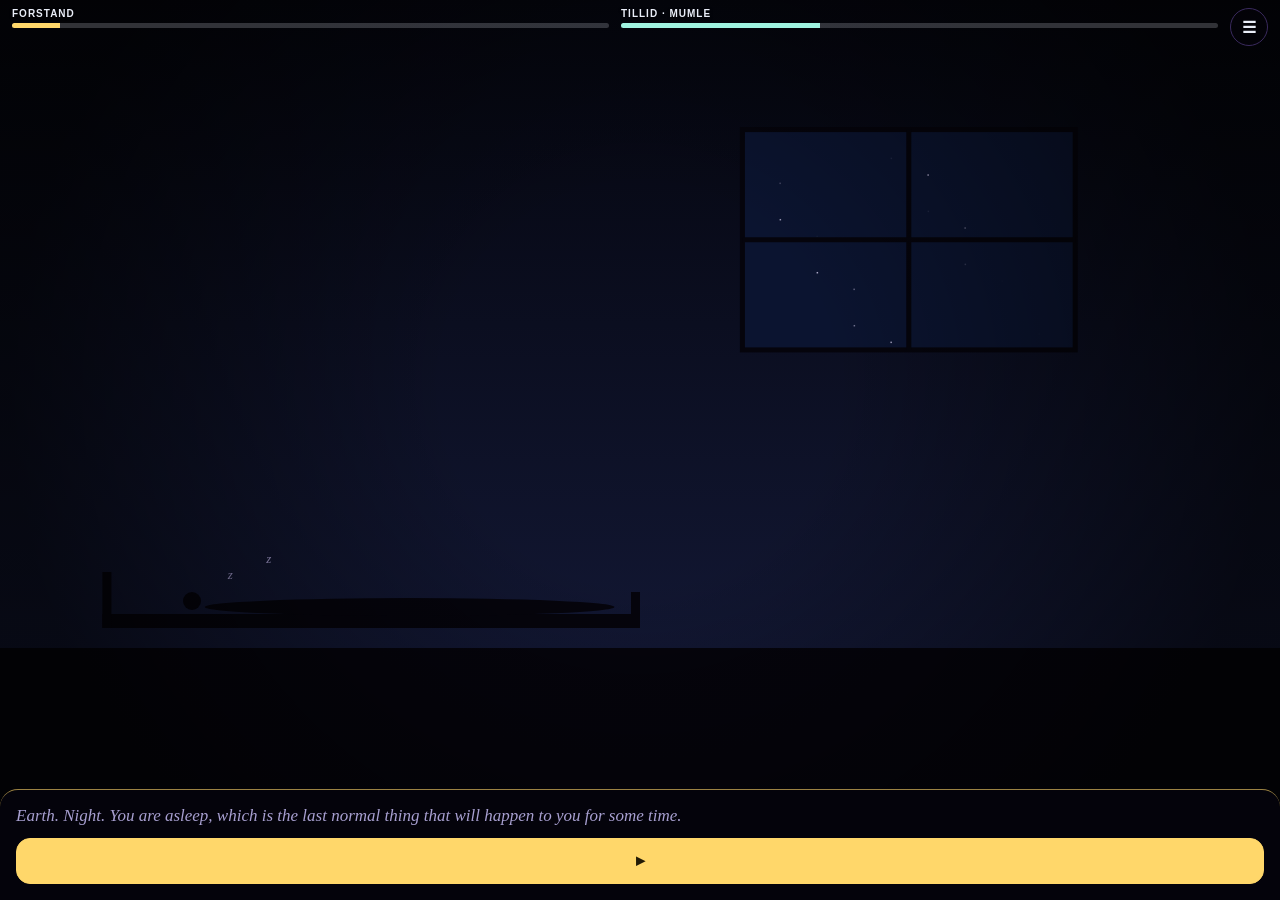
==== commit 755c35b2: "Put the original game back at the main address; the new version moves to ny/ Co-Authored-By: Claude " ====
--- a/index.html
+++ b/index.html
@@ -2,39 +2,1365 @@
 <html lang="en">
 <head>
 <meta charset="utf-8">
-<meta name="viewport" content="width=device-width, initial-scale=1, viewport-fit=cover, user-scalable=no">
-<meta name="theme-color" content="#0b1712">
-<title>Dumpet på Måne Syv</title>
+<meta name="viewport" content="width=device-width,initial-scale=1,viewport-fit=cover,user-scalable=no">
+<meta name="theme-color" content="#05040c">
 <link rel="manifest" href="manifest.webmanifest">
 <link rel="icon" href="icon.svg">
-<link rel="stylesheet" href="css/game.css">
+<title>Dumpet på Måne Syv</title>
+<style>
+:root{color-scheme:dark;--ink:#e9edf8;--dim:#a79fd0;--gold:#ffd76a;--teal:#9ff3e0;--red:#ff8a8a;--black:#05040c;--panel:rgba(5,4,12,.92);--line:#3a2a5e}
+*{box-sizing:border-box;-webkit-tap-highlight-color:transparent}
+html,body{height:100%;margin:0;overflow:hidden;background:var(--black);color:var(--ink);font-family:Georgia,"Times New Roman",serif;font-size:17px;line-height:1.4;overscroll-behavior:none;user-select:none;-webkit-user-select:none}
+canvas{position:fixed;inset:0;width:100%;height:100%;display:block;touch-action:none}
+#hud{position:fixed;top:calc(8px + env(safe-area-inset-top,0px));left:12px;right:12px;display:flex;gap:12px;align-items:flex-start;font:700 10px Verdana,sans-serif;letter-spacing:.1em;text-shadow:0 1px 3px #000}
+#hud>div{flex:1}#hud .bar{height:5px;background:rgba(233,237,248,.2);border-radius:3px;margin-top:4px;overflow:hidden}#hud .bar i{display:block;height:100%;transition:width .5s}
+#menu{flex:none;width:38px;height:38px;min-height:0;padding:0;text-align:center;border-radius:50%;font-size:16px;background:rgba(5,4,12,.4)}
+#pad{position:fixed;left:0;right:0;bottom:calc(14px + env(safe-area-inset-bottom,0px));display:flex;justify-content:space-between;padding:0 14px;pointer-events:none}
+#pad button{pointer-events:auto;width:64px;height:64px;border-radius:50%;border:1.5px solid rgba(233,237,248,.3);background:rgba(5,4,12,.35);font-size:22px;text-align:center;padding:0;min-height:0}
+#pad div{display:flex;gap:10px}
+#act small{color:#5a4a12;text-align:center}#act{text-align:center;position:fixed;left:50%;transform:translateX(-50%);bottom:calc(96px + env(safe-area-inset-bottom,0px));background:var(--gold);color:#221a05;border:0;border-radius:22px;padding:10px 18px;font-weight:700;min-height:0;white-space:nowrap}
+#mapb{position:fixed;left:50%;transform:translateX(-50%);bottom:calc(28px + env(safe-area-inset-bottom,0px));border-radius:22px;padding:8px 20px;min-height:0;background:rgba(5,4,12,.5)}
+#app{position:fixed;left:0;right:0;bottom:0;max-height:62%;overflow-y:auto;background:var(--panel);border-top:1px solid rgba(255,215,106,.6);border-radius:18px 18px 0 0;padding:14px 16px calc(16px + env(safe-area-inset-bottom,0px));display:flex;flex-direction:column;gap:10px}
+#app.full{max-height:100%;top:0;border-radius:0;border:0;padding-top:calc(58px + env(safe-area-inset-top,0px))}
+#app>*,#mp>*{flex-shrink:0}
+#mp{position:fixed;inset:0;top:calc(54px + env(safe-area-inset-top,0px));z-index:6;overflow-y:auto;background:rgba(5,4,12,.97);box-shadow:0 -80px 0 rgba(5,4,12,.97);padding:12px 16px calc(16px + env(safe-area-inset-bottom,0px));display:flex;flex-direction:column;gap:10px}
+#hud{z-index:7}
+h1{font-size:2rem;line-height:1.05;margin:0;color:var(--gold);font-weight:400}
+h2{font-size:1.3rem;margin:0;font-weight:400;color:var(--gold)}
+p{margin:0}
+.lab{font:700 .66rem Verdana,sans-serif;letter-spacing:.14em;text-transform:uppercase;color:var(--dim)}
+.dim{color:var(--dim);font-size:.86rem}
+.nar{color:var(--dim);font-style:italic}
+.you{font-style:italic}.you:before{content:"You think: ";color:var(--dim)}
+.ali{font:.82rem ui-monospace,Menlo,monospace;color:var(--teal)}
+.dk{font-size:1.25rem}.dk b{font-weight:400;color:var(--gold);font-size:.74rem;letter-spacing:.12em;text-transform:uppercase;display:block}
+.mine{font-size:1.15rem;color:var(--teal)}.mine b{font-weight:400;color:var(--dim);font-size:.74rem;letter-spacing:.12em;text-transform:uppercase;display:block}
+.w{cursor:pointer}.fg{cursor:pointer;color:#b4bcf0;text-decoration:underline dotted rgba(180,188,240,.75);text-underline-offset:5px;text-decoration-thickness:1.5px}
+#gl{position:fixed;z-index:11;max-width:min(78vw,340px);background:#f4ead2;color:#221a05;border-radius:12px;padding:8px 12px 9px;box-shadow:0 8px 28px rgba(0,0,0,.65);font-size:.98rem;line-height:1.3;animation:pop .18s}#gl b{font-size:1.12rem}#gl .n{color:#6a5a3a;font-size:.8rem;margin-top:3px}#gl button.mini{background:#221a05;color:#f4ead2;border:0;margin-left:6px}
+.scroll{background:linear-gradient(#f3e6c4,#e6d3a6);color:#2a1d0c;border-radius:6px 6px 14px 14px;padding:12px 16px;font-size:1.1rem;line-height:1.55;box-shadow:0 3px 16px rgba(0,0,0,.55)}.scroll p{margin:0 0 4px}.scroll .lab{color:#7a5a2a}.scroll .fg{color:#5b3f8f;text-decoration-color:rgba(91,63,143,.6)}
+.jars{display:flex;gap:8px}.jar{flex:1;text-align:center;border:1px solid var(--line);border-radius:14px 14px 22px 22px;padding:8px 4px;background:rgba(159,243,224,.05)}.jar b{display:block;font-weight:400;color:var(--teal)}.jar span{color:var(--gold);letter-spacing:2px}.jar.lit{box-shadow:0 0 14px rgba(255,215,106,.35);border-color:var(--gold)}
+.ordb{min-height:0;padding:6px 10px;font-size:.8rem;color:var(--dim)}.ordl{font-size:.95rem;line-height:1.7;border:1px solid var(--line);border-radius:12px;padding:8px 12px}.ordl i{color:var(--dim);font-size:.85rem}
+.row{display:flex;gap:8px;flex-wrap:wrap}.row>*{flex:1}
+.opts{display:flex;flex-direction:column;gap:8px}.opts.sub{margin-left:14px;padding-left:10px;border-left:2px solid var(--line)}button.chap{border-color:var(--gold);font-size:1.1rem}
+button{font:inherit;color:var(--ink);background:rgba(58,42,94,.45);border:1px solid var(--line);border-radius:14px;padding:10px 14px;min-height:46px;text-align:left;touch-action:manipulation}
+button small{display:block;color:var(--dim);font:.76rem Verdana,sans-serif}
+button.go{background:var(--gold);color:#221a05;border-color:var(--gold);font-weight:700;text-align:center}
+button.ghost{background:transparent;text-align:center}
+button.mini{min-height:0;padding:1px 8px;font-size:.75rem;border-radius:8px;display:inline;vertical-align:middle}
+button:disabled{opacity:.4}
+.chips{display:flex;flex-wrap:wrap;gap:6px;min-height:44px}
+.chip{min-height:40px;padding:6px 12px;border-radius:20px;border-color:rgba(159,243,224,.5);background:rgba(159,243,224,.08);text-align:center}
+.chip.new{border-color:var(--gold);box-shadow:0 0 10px rgba(255,215,106,.5)}
+.slot{border:1px dashed var(--line);border-radius:14px;padding:6px;background:rgba(0,0,0,.3)}
+.meter{height:10px;background:#1a1238;border-radius:5px;overflow:hidden}.meter i{display:block;height:100%;background:var(--gold)}
+input[type=range]{width:100%;accent-color:#ffd76a}
+input[type=text]{font:inherit;color:var(--ink);background:#120e26;border:1px solid var(--line);border-radius:12px;padding:10px;width:100%;user-select:text;-webkit-user-select:text}
+#tip{position:fixed;left:50%;transform:translateX(-50%);top:calc(58px + env(safe-area-inset-top,0px));max-width:88%;padding:8px 16px;border-radius:20px;background:var(--gold);color:#221a05;font-weight:700;text-align:center;z-index:9}
+.fb{border:1px solid var(--gold);border-radius:12px;padding:8px 12px;background:rgba(255,215,106,.1)}.fb b,.fb span[lang]{color:var(--gold);font-weight:400;font-size:1.15rem}
+.pop{animation:pop .3s}@keyframes pop{from{opacity:.1;transform:translateY(8px)}to{opacity:1;transform:none}}
+@media (prefers-reduced-motion:reduce){.pop{animation:none}}
+[hidden]{display:none!important}
+</style>
 </head>
 <body>
-<div id="app">
-  <div id="stage">
-    <canvas id="cv" aria-label="The game world" role="img"></canvas>
-    <div id="ui">
-      <div id="hud" hidden>
-        <button id="bMenu" class="hb" aria-label="Menu"><span></span><span></span><span></span></button>
-        <div id="where"></div>
-        <div id="kraft" title="Ordkraft: word power"><b>ORDKRAFT</b><i><u></u></i></div>
-        <button id="bBook" class="hb txt" aria-label="Word book">Ord</button>
-      </div>
-      <div id="panel" hidden></div>
-      <div id="sheet" hidden></div>
-      <div id="gl" hidden></div>
-      <div id="tip" hidden></div>
-      <div id="title" hidden></div>
-    </div>
-  </div>
-</div>
-<script src="js/art.js"></script>
-<script src="js/engine.js"></script>
-<script src="js/games.js"></script>
-<script src="js/k1a1.js"></script>
+<canvas id="cv"></canvas>
+<div id="hud"><div>FORSTAND<div class="bar"><i id="fo" style="background:var(--gold)"></i></div></div><div id="tl">TILLID<div class="bar"><i id="ti" style="background:var(--teal)"></i></div></div><button id="menu" aria-label="menu">☰</button></div>
+<div id="pad"><div><button id="bl" aria-label="walk left">◀</button><button id="br" aria-label="walk right">▶</button></div><button id="bj" aria-label="jump">▲</button></div>
+<button id="act" hidden></button><button id="mapb" hidden>Kort · map</button>
+<div id="app" hidden></div>
+<div id="mp" hidden></div>
+<div id="tip" hidden></div>
+<div id="gl" hidden></div>
 <script>
-  if ('serviceWorker' in navigator) navigator.serviceWorker.register('sw.js').catch(() => {});
-  E.boot();
+"use strict";
+/* ============================================================
+   DUMPET PÅ MÅNE SYV — a dark fairy-tale side-scroller for
+   learning Danish. Original story, characters, art and sound.
+   Sections: words · state · sound · world art · talking · story.
+   ============================================================ */
+
+// ---------- WORDS: every Danish word used, with its meaning ----------
+const GLOSS={"ad":"ad gangen = at a time","ad gangen":"at a time","af":"of","aften":"evening","aldrig":"never","alene":"alone","alle":"everyone / all","allerede":"already","almindelige":"common, usual","alt":"everything","altid":"always","an":"kommer an på = depends on","arbejde":"work","arbejdede":"worked","at":"to / that","bag":"behind","bageriet":"the bakery","bare":"just","barn":"child","bedre":"better","betaler":"pay","blev":"became / stayed","bliv":"stay!","blive":"become / stay","bliver":"get / become","bo":"live","boede":"lived","bogen":"the book","bor":"live(s)","brev":"letter","bro":"bridge","brobygger":"bridge-builder","brobyggeren":"the bridge-builder","brobyggerens":"the bridge-builder's","broen":"the bridge","brug":"use","brød":"bread","brødet":"the bread","butikken":"the shop","by":"town","byen":"the town","byggede":"built","bygger":"build","da":"when (one moment in the past)","dag":"day","dage":"days","dame":"lady","dammen":"the pond","dansk":"Danish","de":"they / the","dem":"them","den":"it / the / this one","dengang":"back then","der":"there / who, that","dertil":"(to) there","desværre":"unfortunately","det":"it / that","dig":"you (object)","din":"your / yours","dine":"your (several things)","dit":"your","du":"you","dum":"stupid","dumpet":"dumped","døren":"the door","døv":"deaf","dårligt":"badly","efter":"after / for (hør efter = listen carefully)","egen":"own","ej":"not (du gjorde ej = no you didn't)","ekkobrønden":"the echo well","eller":"or","elsker":"love(s)","en":"a / one","en gang":"once","en hel sætning":"a whole sentence","end":"than","endnu":"yet / still (endnu en = yet another)","er":"am / are / is","et":"a / one","et par":"a couple of","et års tid":"about a year","falder":"fall","faldt":"fell","familie":"family","fang":"catch!","fejl":"mistake","fejlen":"the mistake","fem":"five","fik":"got","find":"find!","finde":"find","fire":"four","fisker":"fisherman","flere":"more","flyt":"move!","flytte":"move","flyttede":"moved","flyve":"fly","flyver":"fly / are flying","for":"for / too (for langsomt = too slow · for … siden = … ago)","for at":"in order to","for det meste":"mostly","for længe siden":"a long time ago","forbi":"past","fordi":"because","forgårs":"i forgårs = the day before yesterday","forkert":"wrong","forstand":"wits","forstår":"understand","fortid":"past","fra":"from","fremmed":"stranger","fremmedaften":"strangers' evening","fremmede":"strangers / the stranger","fremmedtælleren":"the stranger-counter","fremtid":"future","friske":"fresh","fru":"Mrs","frø":"frog","frøer":"frogs","frøerne":"the frogs","fuldmægtig":"head clerk","fyrre":"forty","færdig":"finished","færdigt":"finished","født":"born","før":"before","først":"first","første":"first","får":"get","gammel":"old","gammelt":"stale / old","gang":"time (en gang = once)","gange":"times (nogle gange = sometimes)","gangen":"ad gangen = at a time","gav":"gave","gav ingen mening":"made no sense","gerne":"gladly (vil gerne = would like to)","gik":"went / walked (gik i stå = stopped)","gik i stå":"stopped (of a clock)","gjorde":"did","glad":"happy (glad for at … = happy to …)","glad for at":"happy to","glade":"happy","god":"good","godaften":"good evening","gode":"good","godnat":"good night","godt":"good / well","godt nok":"good enough","grammatik":"grammar","grummes":"Grumme's","grund":"reason (på grund af = because of)","grøn":"green","gør":"do","gå":"go!","gå væk":"go away","gået":"gone","går":"walk(s) / go(es)","ha":"ha","halvandet":"one and a half","ham":"him","han":"he","hans":"his","har":"have / has","har ikke lyst til":"don't feel like","hatten":"the hat","have":"have","hedder":"am called / is called","hej":"hi","hel":"whole","hele":"whole","hele livet":"my whole life","hele tiden":"all the time","helt":"completely","hen":"over (to)","hende":"her","hente":"fetch","hentet":"fetched / collected","her":"here","herre":"gentleman","hertil":"(to) here","hils":"say hello!","himlen":"the sky","hjem":"home","hjælp":"help","hjælper":"helps","hm":"hm","hos":"with / at (someone's home)","hov":"hey!","hovedsætning":"main clause","hr":"Mr","hun":"she","hurtigere":"faster","hus":"house","hvad":"what","hvad mere":"what else","hvem":"who","hver":"every","hvis":"if","hvor":"where (hvor længe = how long)","hvor længe":"how long","hvorfor":"why","hvornår":"when","høj":"high","hør":"listen!","hør efter":"listen carefully","hør godt efter":"listen very carefully","høre":"hear","hørt":"heard","hørte":"heard","i":"in (i to uger = for two weeks)","i dag":"today","i forgårs":"the day before yesterday","i går":"yesterday","i stykker":"broken","i tirsdags":"last Tuesday","ifølge":"according to","igen":"again","ikke":"not","ikke endnu":"not yet","ikke rigtigt":"not really","ind":"in","ingen":"nobody","ja":"yes","jeg":"I","jeres":"your (you people's)","jo":"after all","job":"job","jorden":"Earth","kaffe":"coffee","kage":"cake","kan":"can","kaptajn":"Captain","kender":"know (a person or place)","klog":"clever","kloge":"de kloge = the clever ones","troede":"thought, believed","klokke":"bell","klokker":"bells","klokkerne":"the bells","kok":"cook","kokken":"the cook","kold":"cold","kom":"came / come!","kommer":"come(s)","kommer an på":"depends on","kommet":"come (er kommet = has come)","kontrakt":"contract","kontrakten":"the contract","kort":"short / map","kra":"caw","kroen":"the inn","krovært":"innkeeper","kun":"only","kunne":"could / be able to","kvists":"(Mrs) Kvist's","kvæk":"ribbit","kvækker":"croak","kæreste":"girlfriend / boyfriend","købe":"buy","landede":"landed","langsomt":"slowly","lave":"make","lavede":"did","laver":"do / are doing","ledig":"vacant","ledsætning":"subordinate clause","let":"easy","lidt":"a little","lige":"just / right","lille":"little","livet":"life","lukker":"close","lygte":"lantern","lygtemændene":"the will-o'-the-wisps","lygten":"the lantern","lygterne":"the lanterns","lys":"light","lyst":"har lyst til = feel like","lyt":"listen!","lyver":"lie(s), not telling the truth","læg":"put!","længde":"length","længe":"long, a long time","lære":"learn","lærling":"apprentice","lærlingen":"the apprentice","læs":"read!","læse":"read","løgn":"lie","mad":"food","maden":"the food","magi":"magic","man":"one, you (people in general)","mand":"man / husband","mange":"many","mangler":"lack, am missing","marked":"market","matematiker":"mathematician","med":"with / by","meget":"very / a lot","men":"but","mener":"mean","mening":"sense, meaning","mere":"more","mest":"most","meste":"for det meste = mostly","midt":"in the middle","midt om natten":"in the middle of the night","mig":"me","min":"my","mine":"my (several things)","mit":"my","mod":"toward","mor":"mother","mose":"bog","mosen":"the bog","mumle":"Mumle","musik":"music","mødte":"met","mørk":"dark","mørket":"the dark","mørkt":"dark","måne":"moon","måned":"month","måneder":"months","måneds":"month's","nabobordet":"the next table","naboen":"the neighbour","nat":"night","natmarkedet":"the night market","natten":"the night","navn":"name","ned":"down","nej":"no","nogen":"someone / anyone","noget":"something / anything","nogle":"some","nogle gange":"sometimes","nok":"enough / probably","notesbog":"notebook","nu":"now","nul":"zero","nummer":"number","ny":"new","nye":"new","nyeste":"newest","næste":"next","næsten":"almost","nå":"oh!","når":"when (still to come, or every time)","og":"and","også":"also","okay":"okay","om":"in / at / about (om en måned = in a month)","om en måneds tid":"in about a month","om et års tid":"in about a year","om natten":"at night","op":"up","opslaget":"the notice","ord":"word(s)","ordbog":"dictionary","ordene":"the words","ordstilling":"word order","ordstillingen":"the word order","os":"us","over":"over, across","overtager":"takes over","par":"pair (et par = a couple of)","paragraf":"paragraph (of the rules)","pas":"pas på = watch out","pas på":"watch out","passer":"fit, add up","perfekt":"perfect","personen":"the person","plan":"plan","porten":"the gate","problemet":"the problem","prøv":"try!","prøve":"test / try","pænere":"nicer","pænt":"nicely","på":"on / at","på grund af":"because of","regn":"rain","regner":"rains","rejser":"travel(s), leave(s)","rigtige":"right","rigtigt":"right / really","ring":"ring!","ringer":"phone(s) / ring(s)","rubrik":"box (on a form)","rumskib":"spaceship","rumskibet":"the spaceship","rumvæsnerne":"the aliens","rækkefølge":"order","rådhuset":"the town hall","sagde":"said","sagt":"said","sammen":"together","savner":"miss","se":"look / see","selv":"yourself / even","selvfølgelig":"of course","seng":"bed","sengen":"the bed","sengene":"the beds","ser":"look / see (ser … ud = look, seem)","sidder":"sit / are stuck","siden":"ago (for tre år siden = three years ago)","sidst":"last","sidste":"last","sig":"say!","sige":"say","siger":"say(s)","sild":"herring","silds":"(Mrs) Sild's","sin":"his own","sit":"his own","skal":"must / shall / am going to","skete":"happened","skibet":"the ship","skinner":"shines","skov":"forest","skoven":"the forest","skranke":"counter","skriv":"write!","skrive":"write","skriver":"write","skål":"bowl / a toast","skålene":"the bowls","skåler":"toast, raise a glass","sladder":"gossip","smed":"threw","smider":"throw","små":"small","sol":"sun","solen":"the sun","som":"as / like","sov":"sleep! / slept","sov godt":"sleep well","sove":"sleep","sover":"sleep(s)","spansk":"Spanish","spille":"play","spillemanden":"the fiddler","spis":"eat!","spise":"eat","spiser":"eat(s)","spurgt":"asked","spørg":"ask!","spørge":"ask","spørger":"ask(s)","spørgsmål":"question(s)","stadig":"still","stakkels":"poor (you)","stempelbordet":"the stamp table","stemple":"stamp","stemplerne":"the stamps","sten":"stone(s)","stiller":"ask (stiller spørgsmål = asks questions)","stillingen":"the post / job","stop":"stop!","studere":"study","studerede":"studied","stykker":"pieces (gået i stykker = broken)","støvler":"boots","stå":"stand","står":"stands / it says, in writing","står op":"rises, gets up","subjekt":"subject","sukker":"sighs","sult":"hunger","sulten":"hungry","suppe":"soup","suppen":"the soup","sur":"grumpy","svar":"answer(s)","svare":"answer","svarede":"answered","svarene":"the answers","svarer":"answer","svaret":"answered","svær":"hard","syv":"seven","sælger":"sell","sæt":"sit! / put!","sætning":"sentence","sætningerne":"the sentences","sø":"lake","sød":"sweet","søen":"the lake","søster":"sister","så":"so / then / saw","tager":"take","tak":"thanks / please","tal":"number","tale":"speak","taler":"speak(s)","tallene":"the numbers","ti":"ten","tid":"time","tiden":"the time","tidspunkt":"point in time","tik":"tick","til":"to / for (en til = one more)","til sidst":"finally","tilbage":"back","tillykke":"congratulations","time":"hour","ting":"thing(s)","tirsdags":"i tirsdags = last Tuesday","tit":"often","to":"two","tog":"took","tom":"empty","torvet":"the square","tre":"three","tredive":"thirty","trold":"troll","trolden":"the troll","tror":"think, believe","træt":"tired","tæl":"count!","tælle":"count","tæller":"counter (person who counts)","tælleren":"the counter","tæt":"close","tørt":"dry","tåge":"fog","tågeby":"Fog Town","tågen":"the fog","ud":"out (ser … ud = look, seem)","uden":"without","udenfor":"outside","udlandet":"abroad","udløber":"runs out","uge":"week","uger":"weeks","uha":"yikes","underskriften":"the signature","ung":"young","uret":"the clock","urmageren":"the clockmaker","urmagerens":"the clockmaker's","urværket":"the clockwork","vagt":"guard","vagten":"the guard","var":"was","varm":"warm","varmere":"warmer","varmt":"warm","vaskede":"washed","vaskede op":"washed up","ved":"know(s) / by, near","ved ikke":"don't know","vej":"way","vejen":"the way","vejret":"the weather","vel":"right?","velbekomme":"enjoy your meal","velkommen":"welcome","ven":"friend","venner":"friends","vent":"wait!","vente":"wait","ventet":"waited","verbet":"the verb","verbum":"verb","vi":"we","vide":"know","vigtigt":"important","vil":"want (to) / will","vil gerne":"would like to","ville":"wanted (to)","virkelig":"really","væk":"away / gone","være":"be","været":"been","værsgo":"here you go","værste":"worst","våd":"wet","våde":"wet","øl":"beer","åh":"oh","år":"year(s)","års":"year's","arbejdet":"worked (har arbejdet = have worked)","boet":"lived (har boet = have lived)","flyttet":"moved (har flyttet = have moved)","købt":"bought (har købt = have bought)","købte":"bought","læst":"read (har læst = have read)","læste":"read (in the past)","spist":"eaten (har spist = have eaten)","spiste":"ate","sovet":"slept (har sovet = have slept)","bager":"baker","læge":"doctor","lærer":"teacher","brille":"glasses (Hr. Brille = Mr Spectacles)","bruge":"use","datid":"the past tense","deres":"their","frøen":"the frog","gamle":"old (den gamle = the old one)","guld":"gold","handel":"trade, deal","hilsen":"greeting","venlig hilsen":"kind regards","venlig":"kind","hvert":"every","ingenting":"nothing","jobbet":"the job","kat":"cat","komme":"come","koster":"costs","minde":"memory","minder":"memories","måske":"maybe","rapport":"report","sker":"happens (hvad sker der? = what happens?)","skib":"ship","skilt":"sign","skiltet":"the sign","skrev":"wrote","stenen":"the stone","stille":"quiet","storm":"storm","vores":"our","bliver til":"turns into","anderledes":"different, irregular","assistenten":"the assistant"};
+const BASE="i og er du jeg min ja nej hej tak okay en et det ha kra mumle tågeby stop".split(" ");   // survival words you arrive with
+const START=["hej","ja","nej","tak","jeg","du","er","okay"];
+// word-lights: [x, height above ground, word]
+const FAIRY=[[610,40,"våd"],[760,48,"sø"],[880,112,"måne"],[1250,118,"rumskib"],[1960,44,"mørk"],[2230,110,"lygte"],[2560,46,"skov"],[2880,46,"fremmed"],[2950,84,"hvorfor"],[3030,120,"hertil"],[3900,46,"grund"],[4100,112,"bro"],[4200,48,"trold"],[5450,46,"mose"],[5600,112,"tåge"],[5760,46,"vej"],[6300,48,"sove"],[7150,46,"marked"],[7230,112,"købe"],[7300,46,"brød"],[7360,110,"spise"],[7700,46,"se"],[8200,46,"seng"],[8300,112,"træt"],[9000,46,"sol"],[9160,46,"frø"]];
+const NAMES={z:"Assistenten",m:"Mumle",r:"Ravnen",t:"Trolden",l:"Lygten",k:"Mosekonen",b:"Bagerkonen",y:"Lygtemanden",i:"Kromutter",f:"Frøen",g:"Grumme",c:"Barnet"};
+const VOICE={z:[.7,1.5],m:[1,1.05],r:[1.08,1.15],t:[.8,.6],l:[1,1],k:[.88,.9],b:[1,1.05],y:[.85,.8],i:[.97,1],f:[1.05,.85],g:[.9,.7],c:[1.05,1.25]};   // [speed, pitch] relative to the player's voice settings
+
+// ---------- STATE ----------
+const $=s=>document.querySelector(s),app=$("#app"),tip=$("#tip"),cv=$("#cv"),ctx=cv.getContext("2d");
+let S={v:1,beat:0,top:0,px:540,name:"",chips:START.slice(),got:[],peek:[],used:{},fors:8,til:{m:10,r:0,t:0},lit:0,stones:0,landed:0,done:0,sound:1,tilt:0,pro:"hun",vp:.42,vr:.82,vn:"",vset:2};
+try{const o=JSON.parse(localStorage.getItem("dumpet-f1")||"null");if(o&&o.v===1)S=Object.assign(S,o)}catch(e){}
+if(S.vset!==2){S.vp=.42;S.vr=.82;S.vset=2}
+S.til=Object.assign({m:10,r:0,t:0,k:0,b:0,y:0,i:0,f:0,g:0,c:0},S.til);
+const save=()=>{try{S.px=Math.round(W.px);localStorage.setItem("dumpet-f1",JSON.stringify(S))}catch(e){}};
+const esc=s=>String(s).replace(/[&<>"]/g,c=>({"&":"&amp;","<":"&lt;",">":"&gt;",'"':"&quot;"}[c]));
+const DIG={"1":"en","2":"to","3":"tre","4":"fire","5":"fem","7":"syv","10":"ti","30":"tredive","40":"fyrre"};
+const unacc=s=>s.replace(/[éèê]/g,"e").replace(/[áà]/g,"a").replace(/[óò]/g,"o");
+// what you said, made comparable: no capitals, no punctuation, no accents (en = en), digits as words
+const norm=s=>unacc(s.toLowerCase()).replace(/\d+/g,d=>DIG[d]||d).replace(/[.,!?;:"'’…()–-]/g," ").replace(/\s+/g," ").trim();
+const gkey=l=>GLOSS[l]?l:GLOSS[unacc(l)]?unacc(l):"";
+const knows=w=>BASE.includes(w)||S.chips.includes(w)||S.peek.includes(w)||w===S.name.toLowerCase()||(unacc(w)!==w&&knows(unacc(w)))||(w.includes(" ")&&w.split(" ").every(knows));
+// Danish as you perceive it: words you haven't met are dimmed. Tap any word, or any fixed phrase, for its meaning.
+const PHR=Object.keys(GLOSS).filter(k=>k.includes(" ")).sort((a,b)=>b.length-a.length);
+const FOGRE=new RegExp("(?<![\\p{L}&])(?:"+PHR.map(p=>p.replace(/ /g,"\\s+")).join("|")+")(?![\\p{L}])|[\\p{L}]+","giu");
+const fog=s=>esc(s).replace(FOGRE,x=>{const k=gkey(x.toLowerCase().replace(/\s+/g," "));return k?`<span class="${knows(k)?"w":"fg"}" data-w="${k}">${x}</span>`:x});
+let tipT;const toast=(t,ms)=>{tip.textContent=t;tip.hidden=false;clearTimeout(tipT);tipT=setTimeout(()=>tip.hidden=true,ms||2600)};
+const gl=$("#gl");let glT;
+// a small card beside the tapped word: the word, its meaning, a note, and a play button
+function pop(el,word,g,say){const m=String(g||"").match(/^(.*?)\s*\((.*)\)\s*$/),main=m&&m[1]?m[1]:g,note=m&&m[1]?m[2]:"";
+ gl.innerHTML=`<b>${esc(word)}</b>${say?`<button class="mini" data-say="${esc(word)}">▶</button>`:""}<div>${esc(main)}</div>${note?`<div class="n">${esc(note)}</div>`:""}`;gl.hidden=false;
+ const r=el.getBoundingClientRect(),w=gl.offsetWidth,h=gl.offsetHeight;let x=r.left+r.width/2-w/2;x=Math.max(8,Math.min(innerWidth-w-8,x));let y=r.top-h-8;if(y<58)y=r.bottom+8;gl.style.left=x+"px";gl.style.top=y+"px";clearTimeout(glT);glT=setTimeout(()=>gl.hidden=true,6000)}
+document.addEventListener("click",e=>{audioStart();if(e.target.closest("#gl")){const b=e.target.closest("[data-say]");if(b)speak(b.dataset.say);return}gl.hidden=true;
+ const nn=e.target.closest("[data-n]");if(nn)return pop(nn,NAMES[nn.dataset.n],NEN[nn.dataset.n],false);const w=e.target.closest("[data-w]");if(w){const k=w.dataset.w;pop(w,k.includes(" ")?k:w.textContent,GLOSS[k],true);if(w.classList.contains("fg")){w.className="w";if(!S.peek.includes(k))S.peek.push(k)}return}const s=e.target.closest("[data-say]");if(s)speak(s.dataset.say,s.dataset.who)});
+const daVoices=()=>{try{return speechSynthesis.getVoices().filter(x=>/^da/i.test(x.lang))}catch(e){return []}};
+function speak(t,who){if(W.ff)return;try{const v=VOICE[who]||[1,1],u=new SpeechSynthesisUtterance(t);u.lang="da-DK";u.rate=Math.max(.5,Math.min(1.6,S.vr*v[0]));u.pitch=Math.max(.1,Math.min(2,S.vp*v[1]));const vs=daVoices(),dv=vs.find(x=>x.name===S.vn)||vs.find(x=>/(^|[^e])male|jeppe|magnus|mand/i.test(x.name))||vs[0];if(dv)u.voice=dv;speechSynthesis.cancel();speechSynthesis.speak(u)}catch(e){}}
+try{speechSynthesis.getVoices()}catch(e){}
+function hear(){return new Promise(res=>{const SR=window.SpeechRecognition||window.webkitSpeechRecognition;if(!SR)return res(null);let done=false;const fin=v=>{if(!done){done=true;res(v)}};
+ try{const r=new SR();r.lang="da-DK";r.maxAlternatives=4;r.onresult=e=>fin([...e.results[0]].map(a=>a.transcript));r.onerror=e=>fin(e.error==="no-speech"?[]:null);r.onend=()=>fin([]);r.start();setTimeout(()=>{try{r.stop()}catch(e){}},9000)}catch(e){fin(null)}})}
+function ui(h,full){app.hidden=false;app.classList.toggle("full",!!full);app.innerHTML=h;app.scrollTop=0;$("#pad").hidden=true;
+ // any Danish that sits on a button (so can't be tapped for its meaning) gets a word list underneath
+ if(app.querySelector(".chip,button[lang=da],#tray")){app.insertAdjacentHTML("beforeend",`<button class="ghost ordb" id="ordb">Ord · what do these words mean?</button><p class="ordl" id="ordl" hidden></p>`);
+  $("#ordb").onclick=()=>{const l=$("#ordl");if(!l.hidden){l.hidden=true;return}const seen=new Set(),out=[];app.querySelectorAll(".chip,button[lang=da]").forEach(e=>{const d=document.createElement("div");d.innerHTML=fog((e.firstChild&&e.firstChild.nodeType===3?e.firstChild.textContent:e.textContent)||"");d.querySelectorAll("[data-w]").forEach(x=>{const k=x.dataset.w;if(!seen.has(k)){seen.add(k);out.push(`<span data-w="${k}" class="w">${esc(k)}</span> <i>${esc(GLOSS[k])}</i>`)}})});l.innerHTML=out.join("<br>")||"No Danish words here.";l.hidden=false;l.scrollIntoView({block:"nearest"})}}}
+function closeSheet(){app.hidden=true;app.innerHTML="";$("#pad").hidden=false;W.talk=null}
+const mp=$("#mp");
+function uiM(h){mp.hidden=false;mp.innerHTML=h;mp.scrollTop=0;W.L=W.R=false}
+function closeM(){mp.hidden=true;mp.innerHTML=""}
+const sheetOpen=()=>!app.hidden||!mp.hidden;
+function grant(...ws){const fresh=ws.filter(w=>!S.chips.includes(w));S.chips.push(...fresh);W.fresh=fresh;return fresh}
+function bump(f,who,t){if(W.ff)return;if(f)S.fors=Math.max(0,Math.min(399,S.fors+f*.42));if(who&&t&&S.til[who]!=null)S.til[who]=Math.max(0,Math.min(30,S.til[who]+t));hud()}
+function hud(){$("#fo").style.width=Math.round(S.fors%100)+"%";$("#hud").firstElementChild.firstChild.textContent="FORSTAND"+["",""," · II"," · III"," · IV"][Math.floor(S.fors/100)+1];const who=W.talk&&S.til[W.talk]!=null?W.talk:"m";$("#tl").firstChild.textContent="TILLID · "+NAMES[who].toUpperCase();$("#ti").style.width=(100*S.til[who]/30)+"%"}
+
+// ---------- SOUND: everything is synthesised here, nothing is recorded ----------
+const A={c:null};
+function audioStart(){
+ if(A.c||!S.sound)return;const C=window.AudioContext||window.webkitAudioContext;if(!C)return;const c=A.c=new C();
+ A.out=c.createGain();A.out.gain.value=.8;A.out.connect(c.destination);
+ const b=A.buf=c.createBuffer(1,c.sampleRate*2,c.sampleRate),d=b.getChannelData(0);for(let i=0;i<d.length;i++)d[i]=Math.random()*2-1;
+ const noise=(type,f,q)=>{const s=c.createBufferSource();s.buffer=b;s.loop=true;const fl=c.createBiquadFilter();fl.type=type;fl.frequency.value=f;fl.Q.value=q;const g=c.createGain();g.gain.value=0;s.connect(fl);fl.connect(g);g.connect(A.out);s.start();return {fl,g}};
+ A.wind=noise("bandpass",500,.7);A.water=noise("lowpass",380,.4);A.rumble=noise("lowpass",75,1.2);
+ A.mus=c.createGain();A.mus.gain.value=2.6;const lp=A.lp=c.createBiquadFilter();lp.type="lowpass";lp.frequency.value=1800;lp.Q.value=.4;A.mus.connect(lp);lp.connect(A.out);
+ A.dg=c.createGain();A.dg.gain.value=0;A.dg.connect(lp);
+ A.osc=[0,1,2].map(i=>{const o=c.createOscillator();o.type="triangle";o.frequency.value=146.8;o.detune.value=(i-1)*5;o.connect(A.dg);o.start();return o});
+ A.nc=0;A.nk=0;A.no=8;A.step=0;A.next=0;
+}
+function tone(f,dur,vol,type,delay,slide,dest,att){if(!A.c||!S.sound||W.ff)return;const c=A.c,t=c.currentTime+(delay||0),o=c.createOscillator(),g=c.createGain();o.type=type||"sine";o.frequency.setValueAtTime(f,t);if(slide)o.frequency.exponentialRampToValueAtTime(slide,t+dur);g.gain.setValueAtTime(0,t);g.gain.linearRampToValueAtTime(vol,t+(att||.02));g.gain.exponentialRampToValueAtTime(.0001,t+dur);o.connect(g);g.connect(dest||A.out);o.start(t);o.stop(t+dur+.05)}
+const sfx={catch:()=>[880,1175,1568].forEach((f,i)=>tone(f,.5,.07,"sine",i*.09)),ok:()=>[392,494,587].forEach(f=>tone(f,1.2,.05,"triangle")),bad:()=>tone(120,.35,.09,"sawtooth",0,70),lamp:()=>[1568,2093,2637,3136].forEach((f,i)=>tone(f,.9,.035,"sine",i*.06)),stone:()=>{tone(55,1.4,.22,"sine",0,38);tone(82,.5,.1,"triangle")},caw:()=>{tone(640,.16,.05,"sawtooth",0,380);tone(600,.2,.05,"sawtooth",.22,340)},bell:i=>{const f=[523.3,587.3,659.3,784,880,1046.5][i%6];tone(f,1.6,.09,"triangle");tone(f*2,1,.03,"sine")},clang:()=>{tone(233,.8,.08,"square",0,180);tone(247,.8,.06,"square")},splash:()=>{if(!A.c||!S.sound||W.ff)return;const c=A.c,n=c.currentTime,s=c.createBufferSource();s.buffer=A.buf;const f=c.createBiquadFilter();f.type="lowpass";f.frequency.setValueAtTime(3000,n);f.frequency.exponentialRampToValueAtTime(180,n+1.6);const g=c.createGain();g.gain.setValueAtTime(.7,n);g.gain.exponentialRampToValueAtTime(.001,n+1.7);s.connect(f);f.connect(g);g.connect(A.out);s.start(n);s.stop(n+1.8);tone(110,.6,.25,"sine",0,40)},flash:()=>{[1568,2093,2637,3136,4186].forEach((f,i)=>tone(f,2.4,.03,"sine",i*.07,f*1.5));tone(60,2,.12,"sine",0,40)},whoosh:()=>tone(900,1.6,.04,"sine",0,120)};
+const _=null,semi=(f,n)=>f*Math.pow(2,n/12);
+/* MUSIC. Every place and every turn of the story has its own piece: key, tempo, instrument and rhythm all change.
+   key = tonic in Hz · bar = steps in a bar · ch = one chord per bar (semitones above the tonic) · mel = the tune, one entry per step
+   bass: 0 1 2 = a chord note, "c" = the whole chord, short · perc: k = thump, t = tick, h = heartbeat */
+const MOODS={
+ dusk:{bpm:66,key:293.7,bar:8,ch:[[0,3,7],[-4,0,3],[3,7,10],[-2,2,5]],mel:[12,_,_,10,_,7,_,_, 8,_,7,_,3,_,_,_, 5,_,7,_,10,_,_,7, 5,_,2,_,0,_,_,_],mw:"sine",mv:.075,ml:1.7,bass:[0,_,2,_,1,_,2,_],bw:"triangle",bv:.06,bl:.9,dv:.03,lp:1700},
+ dark:{bpm:46,key:164.8,bar:8,ch:[[0,7,12],[1,8,13]],mel:[12,_,_,_,13,_,_,_, _,_,12,_,_,_,_,_, 19,_,_,_,18,_,_,13, _,_,12,_,_,_,_,_],mw:"sine",mv:.06,ml:3,bass:[0,_,_,_,_,_,_,_],bw:"sawtooth",bv:.05,bl:3,dv:.05,lp:620},
+ comic:{bpm:118,key:196,bar:8,ch:[[0,4,7],[5,9,12],[7,11,14],[0,4,7]],mel:[19,_,16,19,24,_,23,_, 21,_,17,21,26,_,24,_, 19,18,19,23,26,_,23,_, 24,_,19,_,12,_,_,_],mw:"square",mv:.05,ml:.18,bass:[0,_,"c",_,2,_,"c",_],bw:"triangle",bv:.085,bl:.18,dv:0,lp:2400},
+ tense:{bpm:104,key:138.6,bar:8,ch:[[0,6,12],[1,7,13]],mel:[0,_,1,_,0,_,_,_, 0,_,1,_,3,_,1,_],mw:"sawtooth",mv:.05,ml:.3,bass:[0,_,_,0,_,_,0,_],bw:"sawtooth",bv:.07,bl:.22,perc:["k",_,_,_,"k",_,"t",_],dv:.035,lp:900},
+ eerie:{bpm:56,key:246.9,bar:8,ch:[[0,4,8],[2,6,10]],mel:[22,_,20,_,18,_,_,16, _,_,18,_,14,_,_,_, 16,_,_,20,_,_,18,_, 12,_,_,_,_,_,_,_],mw:"sine",mv:.065,ml:2.4,bass:[_,_,_,_,0,_,_,_],bw:"sine",bv:.06,bl:2,dv:.04,lp:1400,vib:1},
+ market:{bpm:144,key:220,bar:6,ch:[[0,3,7],[5,8,12],[-5,-1,2],[0,3,7]],mel:[12,_,11,12,15,_, 14,_,12,14,17,_, 16,_,14,16,11,_, 12,_,_,_,_,_],mw:"sawtooth",mv:.06,ml:.34,bass:[0,_,"c",_,"c",_],bw:"triangle",bv:.08,bl:.2,dv:0,lp:1900},
+ dawn:{bpm:96,key:261.6,bar:8,ch:[[0,4,7],[5,9,12],[-3,0,4],[7,11,14]],mel:[12,16,19,24,19,16,21,_, 17,21,24,29,24,21,19,_, 9,12,16,21,16,12,19,_, 19,23,26,31,26,23,19,_],mw:"sine",mv:.05,ml:.7,bass:[0,_,_,_,2,_,_,_],bw:"triangle",bv:.05,bl:.8,dv:.02,lp:3200},
+ warm:{bpm:88,key:174.6,bar:8,ch:[[0,4,7],[5,9,12],[7,11,14],[0,4,7]],mel:[16,_,17,19,_,21,19,_, 17,_,21,24,_,22,21,_, 19,_,23,26,_,24,23,_, 24,_,21,19,16,_,12,_],mw:"triangle",mv:.07,ml:.55,bass:[0,_,2,_,1,_,2,_],bw:"triangle",bv:.07,bl:.35,dv:.02,lp:2000},
+ sad:{bpm:50,key:220,bar:8,ch:[[0,3,7],[-4,0,3],[5,8,12],[-5,-1,2]],mel:[12,_,_,_,10,_,8,_, 8,_,_,_,_,_,7,_, 5,_,_,8,_,_,7,_, 2,_,_,_,-1,_,_,_],mw:"sine",mv:.08,ml:2.6,bass:[0,_,_,_,2,_,_,_],bw:"sine",bv:.06,bl:2,dv:.04,lp:1100},
+ mystery:{bpm:60,key:293.7,bar:8,ch:[[0,3,6],[1,4,7]],mel:[12,_,15,_,18,_,21,_, 24,_,21,_,18,_,15,_, 13,_,16,_,19,_,22,_, 25,_,22,_,19,_,16,_],mw:"sine",mv:.05,ml:.9,bass:[0,_,_,_,_,_,_,_],bw:"triangle",bv:.05,bl:1.5,perc:["t",_,_,_,"T",_,_,_],dv:.02,lp:2600},
+ dread:{bpm:48,key:155.6,bar:8,ch:[[0,6,13],[0,6,12]],mel:[12,_,_,_,_,_,_,_, 11,_,_,_,_,_,_,_],mw:"sawtooth",mv:.05,ml:4,att:1.2,bass:[_,_,_,_,_,_,_,_],perc:["h",_,_,_,_,_,_,_],dv:.06,lp:520},
+ sleep:{bpm:60,key:349.2,bar:8,ch:[[0,4,7],[-3,0,4],[5,9,12],[-5,-1,2]],mel:[19,_,16,_,12,_,_,_, 17,_,14,_,9,_,_,_, 16,_,12,_,9,_,_,_, 14,_,11,_,7,_,_,_],mw:"sine",mv:.05,ml:1.8,bass:[0,_,_,_,_,_,_,_],bw:"sine",bv:.04,bl:2.4,dv:.015,lp:2600},
+ alien:{bpm:152,key:311.1,bar:8,ch:[[0,1,7],[0,5,7]],mel:[0,7,14,7,12,19,14,7, 0,7,14,21,19,14,12,7],mw:"square",mv:.022,ml:.09,bass:[0,_,_,_,_,_,_,_],bw:"sine",bv:.05,bl:1.2,perc:[_,_,"t",_,_,_,"t","t"],dv:.03,lp:4200}};
+const DMOOD={raad:"comic",torv:"warm",ur:"mystery",kro:"sad",port:"sad",bag:"warm"};
+// a scene may set its own mood; when nobody is talking the place decides
+const mood=m=>{W.mood=m;W.ms=1};
+function zoneMood(){const x=W.px;if(x>19000)return DMOOD[curDist().id];if(!S.landed)return W.room==="bed"?"sleep":"alien";
+ if(x<1850)return "dusk";if(x<3850)return S.lit>=3?"dusk":"dark";if(x>4150&&x<4700&&W.trollUp>.3)return "tense";if(x<5350)return "dusk";if(x<7000)return "eerie";
+ if(x<8800)return S.dawn?"dawn":"market";if(x<10380)return "dawn";if(x<10950)return S.gate?"warm":"tense";return S.ch1&&S.eve!==2?"sad":"warm"}
+function audioTick(t){
+ if(!A.c)return;const now=A.c.currentTime;
+ // a change of mood never cuts: the old piece fades out (about 2 s), a breath of silence, then the new one fades in
+ if(A.lm==null){A.lm=W.mood;A.ph="in";A.step=0;A.next=now+.2;A.mus.gain.setValueAtTime(0,now);A.mus.gain.setTargetAtTime(2.6,now,1)}
+ else if(W.mood!==A.lm){if(A.ph!=="out"){A.ph="out";A.fo=now+2.6;A.mus.gain.setTargetAtTime(0,now,.6)}
+  else if(now>=A.fo){A.lm=W.mood;A.ph="in";A.step=0;A.next=now+.25;A.mus.gain.setTargetAtTime(2.6,now+.2,1.1)}}
+ else if(A.ph==="out"){A.ph="in";A.mus.gain.setTargetAtTime(2.6,now,.8)}
+ const M=MOODS[A.lm]||MOODS.dusk,set=(p,v)=>p.setTargetAtTime(S.sound?v:0,now,.6),px=W.px;
+ const forest=px>1850&&px<3800,lake=Math.max(0,1-Math.abs(px-420)/700),rav=Math.max(0,1-Math.abs(px-4510)/500),ind=W.room?.3:1;
+ set(A.wind.g.gain,ind*((forest?.022:.04)+.02*Math.sin(t*.4)));A.wind.fl.frequency.setTargetAtTime(420+260*Math.sin(t*.23)+120*Math.sin(t*.61),now,.5);
+ set(A.water.g.gain,ind*(.09*lake+.06*rav));set(A.rumble.g.gain,.3*W.trollUp);set(A.dg.gain,A.ph==="out"?0:M.dv*1.6);A.lp.frequency.setTargetAtTime(M.lp,now,1.2);
+ // the sequencer runs on the audio clock, a little ahead of the picture
+ if(A.next<now-.3)A.next=now+.05;
+ const sd=60/M.bpm/2;
+ while(S.sound&&A.next<now+.14){const i=A.step++,d=Math.max(0,A.next-now),bi=Math.floor(i/M.bar),ch=M.ch[bi%M.ch.length],k=i%M.bar,pass=Math.floor(i/M.mel.length);
+  if(k===0)A.osc.forEach((o,j)=>o.frequency.setTargetAtTime(semi(M.key/2,ch[j]),now+d,.6));
+  const m=M.mel[i%M.mel.length];if(m!=null)tone(semi(M.key,m)*(M.vib&&pass%2?.5:1),M.ml,M.mv,M.mw,d,0,A.mus,M.att);
+  const b=M.bass[k];if(b==="c"){tone(semi(M.key,ch[1]),M.bl,M.bv*.55,M.bw,d,0,A.mus);tone(semi(M.key,ch[2]),M.bl,M.bv*.55,M.bw,d,0,A.mus)}else if(b!=null)tone(semi(M.key/2,ch[b]),M.bl,M.bv,M.bw,d,0,A.mus);
+  const p=M.perc&&M.perc[k];if(p==="k"){tone(170,.2,.16,"triangle",d,60)}else if(p==="t"||p==="T"){tone(p==="t"?2100:1500,.035,.03,"square",d)}else if(p==="h"){tone(150,.22,.2,"triangle",d,55);tone(130,.2,.14,"triangle",d+.28,50)}
+  A.next+=sd}
+ if(forest&&t>A.nk){A.nk=t+.28+Math.random()*.5;if(Math.random()<.6)tone(4100+Math.random()*500,.05,.008,"sine")}
+ if(forest&&t>A.no){A.no=t+11+Math.random()*10;tone(370,.5,.03,"sine");tone(311,.7,.03,"sine",.6)}
+ if(t>A.nc&&Math.abs(px-RAVX)<420){A.nc=t+7+Math.random()*8;sfx.caw()}
+ if(t>(A.nx||0)){A.nx=t+.5+Math.random()*1.6;
+  if(px>5350&&px<7000)tone(80+Math.random()*40,.16,.035,"sine",0,170);                                   // bog bubbles
+  else if(px>8800&&px<10950){if(Math.random()<.6){const f=2300+Math.random()*900;tone(f,.07,.02,"sine",0,f*1.3);tone(f*1.1,.07,.02,"sine",.11,f*1.4)}   // dawn birds
+   if(px>9200&&px<9950&&Math.random()<.5)tone(170,.12,.03,"square",0,120)}                                  // frogs
+  else if(px>=10950&&Math.random()<.3)tone(196,.6,.015,"triangle")}
+}
+
+// ---------- WORLD ----------
+const W={px:S.px,py:0,vy:0,dir:1,walk:0,cam:0,t:0,L:false,R:false,base:.72,talk:null,busy:false,drop:0,dropT:0,bub:null,mood:"dusk",trollUp:0,spark:[],pulse:{},len:11760,lastHint:0,fresh:[],bell:null,fogK:1,dawnK:0};
+let VW=360,VH=640,DPR=1;
+function resize(){DPR=Math.min(2,window.devicePixelRatio||1);VW=innerWidth;VH=innerHeight;cv.width=VW*DPR;cv.height=VH*DPR;ctx.setTransform(DPR,0,0,DPR,0,0);W.dk=null}
+addEventListener("resize",resize);resize();
+let seed=11;const sr=()=>(seed=(seed*16807)%2147483647)/2147483647;
+// pre-drawn gnarled trees
+function makeTree(sd,col,sc){const c=document.createElement("canvas");c.width=360*sc;c.height=420*sc;const x=c.getContext("2d");let s=sd;const r=()=>(s=(s*16807)%2147483647)/2147483647;
+ (function tr(a,b,len,ang,w,d){if(d===0||len<4)return;const bend=(r()-.5)*.9,ex=a+Math.cos(ang)*len,ey=b+Math.sin(ang)*len;x.strokeStyle=col;x.lineWidth=w;x.lineCap="round";x.beginPath();x.moveTo(a,b);x.quadraticCurveTo(a+Math.cos(ang+bend)*len*.5,b+Math.sin(ang+bend)*len*.5,ex,ey);x.stroke();const n=d>4?2:2+(r()>.6?1:0);for(let i=0;i<n;i++)tr(ex,ey,len*(.62+r()*.2),ang+(r()-.5)*1.5,w*.62,d-1)})(180*sc,420*sc,95*sc,-1.57+(r()-.5)*.3,13*sc,7);return c}
+const TMID=[3,17,29,41,57].map(s=>makeTree(s,"#0f0d24",.8)),TNEAR=[5,13,23,77,91].map(s=>makeTree(s,"#05040c",1)),TFG=[7,19].map(s=>makeTree(s,"#020208",1.5));
+const MIDT=Array.from({length:60},(_,i)=>({x:i*150+sr()*90,k:i%5}));
+const NEART=[];for(let x=1820;x<3850;x+=150+sr()*90)NEART.push({x,k:Math.floor(sr()*5)});[980,1500,3990,4960].forEach((x,i)=>NEART.push({x,k:i}));for(let x=5420;x<6950;x+=230+sr()*120)NEART.push({x,k:Math.floor(sr()*5)});[8880,9120,9980,10220,10420].forEach((x,i)=>NEART.push({x,k:i}));
+const FGT=Array.from({length:20},(_,i)=>({x:500+i*900+sr()*300,k:i%2}));
+const FIRS=Array.from({length:150},(_,i)=>({x:i*42+sr()*20,h:30+sr()*60}));
+const TUFT=Array.from({length:520},()=>({x:470+sr()*10000,h:5+sr()*12}));
+const SHROOM=Array.from({length:26},()=>({x:1850+sr()*2000,s:.7+sr()*.9,c:sr()>.5?"232,120,220":"159,243,224"}));
+const FLY=Array.from({length:90},()=>({x:sr()*11700,y:40+sr()*220,p:sr()*6}));
+const STARS=Array.from({length:110},()=>({x:sr(),y:sr()*.5,a:.2+sr()*.7}));
+const LAMPS=[2080,2400,2720];
+const INNX=11480,BOARDX=11590,RAVX=3200;
+const POND=[9350,9870],STALLS=[[7420,"b"],[7920,"y"],[8420,"i"]];
+const inPond=x=>x>POND[0]&&x<POND[1];
+const HOUSES=Array.from({length:9},(_,i)=>({x:10960+i*95+sr()*20,w:70+sr()*30,h:90+sr()*80}));
+const RAV=[4390,4640];   // the ravine under the bridge
+const inRav=x=>x>RAV[0]&&x<RAV[1];
+const flat=x=>inPond(x)||x>10500;
+const ground=x=>inRav(x)?170:flat(x)?0:(x<470?10:0)+9*Math.sin(x/190)+5*Math.sin(x/61);
+const walkY=x=>inRav(x)?0:ground(x);
+// three lights: dusk at the lake, night in the forest, moonlit ravine
+const PAL=[{at:0,sky:[[27,16,48],[91,31,74],[200,67,62],[246,160,74]],far:[74,24,56],mist:[255,150,90],water:[168,72,63],orb:[.3,.80,50,255,193,90],stars:.3},
+ {at:2100,sky:[[3,3,10],[10,12,30],[20,30,48],[30,60,62]],far:[12,16,34],mist:[90,150,140],water:[30,60,70],orb:[.7,.2,22,214,226,255],stars:.9},
+ {at:4300,sky:[[5,4,15],[26,18,56],[58,42,94],[79,122,120]],far:[29,24,56],mist:[140,200,190],water:[47,90,102],orb:[.38,.42,70,233,237,248],stars:1},
+ {at:5800,sky:[[2,6,8],[6,22,24],[14,44,40],[40,80,60]],far:[8,26,26],mist:[120,200,150],water:[20,50,44],orb:[.75,.18,18,200,255,220],stars:.5},
+ {at:7400,sky:[[10,6,24],[36,18,60],[80,36,84],[150,80,90]],far:[34,18,52],mist:[255,190,120],water:[60,40,70],orb:[.2,.25,26,255,230,200],stars:.8},
+ {at:9100,sky:[[43,42,85],[138,95,143],[240,161,132],[255,225,176]],far:[122,92,128],mist:[255,214,190],water:[201,143,138],orb:[.7,.86,40,255,240,200],stars:.1},
+ {at:11100,sky:[[127,151,163],[169,188,192],[207,218,211],[230,236,224]],far:[143,163,168],mist:[235,242,232],water:[159,184,186],orb:[.55,.25,26,248,250,242],stars:0}];
+const mix=(a,b,k)=>Array.isArray(a)?a.map((v,i)=>mix(v,b[i],k)):a+(b-a)*k;
+function palette(x){let i=0;while(i<PAL.length-2&&x>PAL[i+1].at)i++;const a=PAL[i],b=PAL[i+1],k=Math.max(0,Math.min(1,(x-(b.at-500))/500));const o={};for(const key of ["sky","far","mist","water","orb","stars"])o[key]=mix(a[key],b[key],k);return o}
+const rgb=(c,a)=>`rgba(${c[0]|0},${c[1]|0},${c[2]|0},${a==null?1:a})`;
+const BLK="#05040c";
+function glow(x,y,r,col,a,c){c=c||ctx;const g=c.createRadialGradient(x,y,0,x,y,r);g.addColorStop(0,col);g.addColorStop(1,"rgba(0,0,0,0)");c.globalAlpha=a==null?1:a;c.fillStyle=g;c.beginPath();c.arc(x,y,r,0,7);c.fill();c.globalAlpha=1}
+function eyes(x,y,gap,col,r){ctx.fillStyle=col;ctx.beginPath();ctx.arc(x-gap,y,r||2,0,7);ctx.arc(x+gap,y,r||2,0,7);ctx.fill();glow(x,y,12,col,.35)}
+function drawHero(x,y,t){
+ ctx.save();ctx.translate(x,y);ctx.scale(W.dir,1);const mv=W.walk>.1,ph=t*11,bob=mv?Math.abs(Math.sin(ph))*2.2:Math.sin(t*2)*.8,air=W.py>2;
+ glow(19,-84-bob,S.lamp?86:48,"rgba(255,215,106,.9)",.55+.12*Math.sin(t*5));ctx.fillStyle=BLK;ctx.strokeStyle=BLK;ctx.lineCap="round";ctx.lineWidth=5;
+ const sw=air?9:mv?Math.sin(ph)*9:2;ctx.beginPath();ctx.moveTo(-2,-22);ctx.lineTo(-2+sw,0);ctx.moveTo(3,-22);ctx.lineTo(3-sw,0);ctx.stroke();
+ const sway=Math.sin(t*3)*2+(mv?-4:0);
+ ctx.beginPath();ctx.moveTo(-13+sway,-6);ctx.quadraticCurveTo(-16,-40-bob,-8,-56-bob);ctx.quadraticCurveTo(-2,-78-bob,4,-74-bob);ctx.quadraticCurveTo(12,-70-bob,10,-56-bob);ctx.quadraticCurveTo(18,-30,14,-8);ctx.closePath();ctx.fill();
+ ctx.beginPath();ctx.moveTo(-9,-60-bob);ctx.quadraticCurveTo(-22+sway,-40,-24+sway*1.5,-10);ctx.lineTo(-10,-14);ctx.closePath();ctx.fill();
+ ctx.lineWidth=3;ctx.beginPath();ctx.moveTo(19,0);ctx.lineTo(19,-76-bob);ctx.moveTo(8,-48-bob);ctx.lineTo(19,-42-bob);ctx.stroke();
+ ctx.fillStyle="#ffd76a";ctx.beginPath();ctx.moveTo(19,-94-bob);ctx.lineTo(25,-84-bob);ctx.lineTo(19,-74-bob);ctx.lineTo(13,-84-bob);ctx.closePath();ctx.fill();ctx.restore();
+}
+function drawMumle(x,y,t,hop){const b=hop?Math.abs(Math.sin(t*9))*7:Math.sin(t*2.4)*1.5;ctx.fillStyle=BLK;ctx.beginPath();ctx.arc(x,y-13-b,14,0,7);ctx.fill();ctx.beginPath();ctx.moveTo(x-2,y-50-b);ctx.quadraticCurveTo(x+10,y-40-b,x+12,y-23-b);ctx.lineTo(x-12,y-23-b);ctx.closePath();ctx.fill();eyes(x,y-16-b,5,"#9ff3e0",2.2)}
+function drawRaven(x,y,t){const look=Math.sin(t*.7)>0?1:-1,fl=W.talk==="r"?Math.sin(t*14)*5:0;ctx.fillStyle=BLK;ctx.beginPath();ctx.ellipse(x,y-8,11,7,-.3*look,0,7);ctx.fill();ctx.beginPath();ctx.arc(x+8*look,y-15,5,0,7);ctx.fill();ctx.beginPath();ctx.moveTo(x+12*look,y-16);ctx.lineTo(x+21*look,y-14);ctx.lineTo(x+12*look,y-12);ctx.fill();ctx.beginPath();ctx.moveTo(x-8*look,y-8);ctx.lineTo(x-22*look,y-2-fl);ctx.lineTo(x-6*look,y-3);ctx.fill();ctx.fillStyle="#e9edf8";ctx.fillRect(x+8*look,y-16,1.6,1.6)}
+function drawTroll(x,y,t,up){if(up<=.01)return;const yy=y+150*(1-up),b=Math.sin(t*1.2)*2;ctx.fillStyle="#020208";ctx.beginPath();ctx.moveTo(x-70,yy+60);ctx.quadraticCurveTo(x-80,yy-70-b,x-20,yy-110-b);ctx.quadraticCurveTo(x+30,yy-126-b,x+62,yy-70-b);ctx.quadraticCurveTo(x+84,yy-10,x+70,yy+60);ctx.fill();
+ for(let i=0;i<6;i++){ctx.beginPath();ctx.moveTo(x-60+i*18,yy-84-b-Math.sin(i)*8);ctx.lineTo(x-52+i*18,yy-112-b-(i%2)*10);ctx.lineTo(x-44+i*18,yy-86-b);ctx.fill()}
+ ctx.beginPath();ctx.moveTo(x-6,yy-64-b);ctx.quadraticCurveTo(x-28,yy-40-b,x-4,yy-34-b);ctx.fill();
+ ctx.fillStyle="#ffb347";ctx.beginPath();ctx.arc(x-24,yy-72-b,3.4,0,7);ctx.arc(x+14,yy-72-b,3.4,0,7);ctx.fill();glow(x-5,yy-72-b,36,"rgba(255,150,60,.9)",.45)}
+
+// the sentence you cast rises in gold; a failed one falls apart
+function drawSpell(t,x,y){x=Math.max(130,Math.min(VW-130,x));const s=W.spell;if(s&&t-s.t<2.4){const a=(t-s.t)/2.4,txt=s.text.length>42?s.text.slice(0,40)+"…":s.text,yy=y-a*80;ctx.save();ctx.font="italic 19px Georgia";ctx.textAlign="center";ctx.globalAlpha=a<.12?a/.12:1-Math.max(0,(a-.55)/.45);ctx.shadowColor="#ffd76a";ctx.shadowBlur=18;ctx.fillStyle="#fff1c2";ctx.fillText(txt,x,yy);ctx.shadowBlur=0;ctx.fillStyle="#ffd76a";for(let k=0;k<14;k++){const g=k*.45+t*2.2;ctx.fillRect(x+Math.cos(g)*(40+a*110),yy-6+Math.sin(g*1.3)*(12+a*34),2,2)}ctx.restore()}
+ const f=W.fizzle;if(f&&t-f.t<1.6){const a=(t-f.t)/1.6,txt=f.text.length>42?f.text.slice(0,40)+"…":f.text;ctx.save();ctx.font="italic 17px Georgia";ctx.textAlign="center";ctx.globalAlpha=Math.max(0,1-a);ctx.fillStyle="#8a86a6";const ws=txt.split(" ");let xx=x-ctx.measureText(txt).width/2;ws.forEach((w,i)=>{const ww=ctx.measureText(w+" ").width;ctx.fillText(w,xx+ww/2,y+a*a*(60+i*25)+Math.sin(i*3)*a*10);xx+=ww});ctx.restore()}}
+function drawFlash(t){const F=W.flash;if(!F)return;const e=t-F.t0;let a=e<F.up?e/F.up:e<F.up+F.hold?1:1-(e-F.up-F.hold)/F.down;if(e>F.up+F.hold+F.down){W.flash=null;return}ctx.fillStyle=`rgba(255,255,255,${Math.max(0,a)})`;ctx.fillRect(0,0,VW,VH)}
+function frame(ts){
+ const t=ts/1000,dt=Math.min(.05,t-W.t||0);W.t=t;const open=sheetOpen();
+ // ----- movement
+ if(!open&&!W.drop&&S.landed){const v=(W.R?1:0)-(W.L?1:0)+(W.tiltV||0);if(Math.abs(v)>.2){W.dir=v>0?1:-1;W.px+=Math.sign(v)*150*dt;W.walk=1}else W.walk=0;
+  if(W.py>0||W.vy){W.vy-=900*dt;W.py+=W.vy*dt;if(W.py<=0){W.py=0;W.vy=0}}
+  const inC2=W.px>19000,b=inC2?null:BEATS[S.beat];if(inC2){const d=curDist();W.px=Math.max(d.x+60,Math.min(d.x+700,W.px))}else{const maxX=W.bell?W.bell.max:b?b.x:W.len-140;W.px=Math.max(500,Math.min(maxX,W.px))}
+  if(W.bell&&W.py>45&&t>W.bell.cool)W.bell.xs.forEach((bx,i)=>{if(Math.abs(W.px-bx)<26&&!W.bell.rung.includes(i))ring(i,t)});
+  for(const f of FAIRY){if(S.got.includes(f[2]))continue;if(Math.abs(W.px-f[0])<28&&Math.abs((W.py+45)-f[1])<42){S.got.push(f[2]);grant(f[2]);W.pulse[f[2]]=t;for(let i=0;i<14;i++)W.spark.push({x:f[0],y:f[1],vx:(Math.random()-.5)*120,vy:60+Math.random()*120,t});sfx.catch();bump(2);save();toast("✦ "+f[2]+" = "+GLOSS[f[2]],3000);const wd=f[2];setTimeout(()=>speak(wd),350)}}
+  if(b&&!W.busy&&!W.bell&&W.px>=b.x-4){const miss=(b.need||[]).filter(w=>!S.got.includes(w));
+   if(miss.length){if(t-W.lastHint>6){W.lastHint=t;bark("Fang ordene først!");toast(`Catch the word-light${miss.length>1?"s":""} first: ${miss.length} still flying behind you`,3200)}}
+   else{W.busy=true;W.L=W.R=false;cpStart("b"+S.beat);b.run().then(()=>{cpEnd();S.beat++;S.top=Math.max(S.top,S.beat);W.busy=false;closeSheet();save();hud()})}}
+ }else W.walk=0;
+ c2buttons(open,t);
+ if(W.drop){W.dropT+=dt;if(W.dropT>4.4){W.drop=0;W.splashed=0;W.px=540;S.landed=1;save()}}
+ const wantTroll=(S.beat>=TROLL_BEAT&&S.beat<TROLL_BEAT+2&&W.px>4150)?1:0;W.trollUp+=(wantTroll-W.trollUp)*Math.min(1,dt*1.5);
+ if(!W.busy&&S.landed)W.ms=0;if(!W.ms)W.mood=zoneMood();
+ audioTick(t);
+ // ----- camera
+ const tb=!app.hidden&&!app.classList.contains("full")?Math.max(.3,Math.min(.72,app.getBoundingClientRect().top/VH-.015)):.72;W.base+=(tb-W.base)*Math.min(1,dt*6);
+ const focus=W.drop?390:W.talk==="t"?(W.px+4515)/2:W.talk==="r"&&Math.abs(W.px-RAVX)<300?(W.px+RAVX)/2:W.px+W.dir*40;W.cam+=(focus-VW/2-W.cam)*Math.min(1,dt*4);
+ const cam=W.cam+(W.shake&&t-W.shake<.4?Math.sin(t*90)*5*(1-(t-W.shake)/.4):0),GY=VH*W.base,gy=x=>GY+ground(x),sx=x=>x-cam,P=W.px>19000?c2pal():palette(W.px);
+ if(W.room){drawRoom(W.room,t,GY);drawSpell(t,VW/2,GY*.42);drawFlash(t);requestAnimationFrame(frame);return}
+ // ----- sky, stars, sun or moon
+ const sky=ctx.createLinearGradient(0,0,0,GY+50);P.sky.forEach((c,i)=>sky.addColorStop(i/3,rgb(c)));ctx.fillStyle=sky;ctx.fillRect(0,0,VW,VH);
+ ctx.fillStyle="#e8e0ff";for(const s of STARS){ctx.globalAlpha=s.a*P.stars*(.7+.3*Math.sin(t*2+s.x*90));ctx.fillRect(s.x*VW,s.y*GY*1.3,1.2,1.2)}ctx.globalAlpha=1;
+ const ox=VW*P.orb[0]-cam*.01,oy=GY*P.orb[1],oc=[P.orb[3],P.orb[4],P.orb[5]],pm=W.pulse["måne"]&&t-W.pulse["måne"]<2?1.5:1;
+ glow(ox,oy,P.orb[2]*3*pm,rgb(oc,.5));ctx.fillStyle=rgb(oc);ctx.beginPath();ctx.arc(ox,oy,P.orb[2],0,7);ctx.fill();
+ ctx.fillStyle=rgb(P.far,.5);for(const m of [[.2,.92,.4,.016],[.7,1.04,.5,.012],[.45,1.1,.3,.009]]){ctx.beginPath();ctx.ellipse(ox+(m[0]-.45)*VW+Math.sin(t*.05+m[0]*9)*20,oy*m[1],VW*m[2],VH*m[3],0,0,7);ctx.fill()}
+ // the ship
+ const shx=((t*18+260)%(VW+500))-250,shy=GY*.16+Math.sin(t*.7)*6;ctx.fillStyle="#0a0818";ctx.beginPath();ctx.ellipse(shx,shy,30,6,0,0,7);ctx.fill();ctx.beginPath();ctx.arc(shx,shy-2,14,Math.PI,0);ctx.fill();ctx.fillStyle="#9ff3e0";for(const d of[-15,0,15])ctx.fillRect(shx+d-1,shy+3,2,2);
+ ctx.globalAlpha=.07;ctx.fillStyle="#9ff3e0";ctx.beginPath();ctx.moveTo(shx-6,shy+6);ctx.lineTo(shx+6,shy+6);ctx.lineTo(shx+70+Math.sin(t)*60,GY+20);ctx.lineTo(shx-70+Math.sin(t)*60,GY+20);ctx.fill();ctx.globalAlpha=1;
+ if(W.pulse["rumskib"]&&t-W.pulse["rumskib"]<2.5)glow(shx,shy,60,"rgba(159,243,224,.9)",.6);
+ // Tågeby on its crag, far away
+ {const x=4700-cam*.2-600+VW*.2;if(x>-300&&x<VW+200){ctx.fillStyle=rgb(P.far);ctx.beginPath();ctx.moveTo(x-60,GY+30);ctx.lineTo(x-30,GY-70);ctx.lineTo(x+10,GY-92);ctx.lineTo(x+110,GY-96);ctx.lineTo(x+170,GY-60);ctx.lineTo(x+210,GY+30);ctx.fill();
+   for(const tw of [[0,-90,10,38],[20,-94,14,62],[46,-96,9,44],[66,-96,16,80],[94,-94,10,48],[112,-84,8,30]]){ctx.fillRect(x+tw[0],GY+tw[1]-tw[3],tw[2],tw[3]);ctx.beginPath();ctx.moveTo(x+tw[0]-3,GY+tw[1]-tw[3]);ctx.lineTo(x+tw[0]+tw[2]/2,GY+tw[1]-tw[3]-tw[2]*1.9);ctx.lineTo(x+tw[0]+tw[2]+3,GY+tw[1]-tw[3]);ctx.fill()}
+   ctx.fillStyle="#ffcf7a";for(const w of [[24,-140],[28,-124],[72,-160],[76,-140],[70,-126],[97,-128],[4,-112],[50,-128]]){ctx.globalAlpha=.6+.4*Math.sin(t*1.5+w[0]);ctx.fillRect(x+w[0],GY+w[1],2,3)}ctx.globalAlpha=1}}
+ // far firs, mist, mid trees
+ ctx.fillStyle=rgb(P.far,.9);for(const f of FIRS){const x=f.x-cam*.25-80;if(x<-10||x>VW+10)continue;ctx.beginPath();ctx.moveTo(x-6,GY+30);ctx.lineTo(x,GY-f.h);ctx.lineTo(x+6,GY+30);ctx.fill()}
+ const mg=ctx.createLinearGradient(0,GY-90,0,GY+30);mg.addColorStop(0,rgb(P.mist,0));mg.addColorStop(1,rgb(P.mist,.4));ctx.fillStyle=mg;ctx.fillRect(0,GY-90,VW,120);
+ ctx.globalAlpha=.9;for(const m of MIDT){const x=m.x-cam*.55-200,im=TMID[m.k];if(x<-300||x>VW+20)continue;ctx.drawImage(im,x,GY+26-im.height)}ctx.globalAlpha=1;
+ // lake, with the light's reflection
+ {const x2=sx(482);if(x2>0){ctx.fillStyle=rgb(P.water);ctx.fillRect(sx(-400),GY+4,x2-sx(-400),80);ctx.globalAlpha=W.pulse["sø"]&&t-W.pulse["sø"]<2.5?1:.4;ctx.fillStyle=rgb(oc);for(let i=0;i<8;i++){const wx=sx(20+i*58)+Math.sin(t+i)*8;ctx.fillRect(wx,GY+10+i%3*7,30,1.5)}ctx.globalAlpha=1;
+   const jx=sx(430);ctx.fillStyle=BLK;ctx.fillRect(jx,GY+2,70,5);ctx.fillRect(jx+6,GY+2,4,26);ctx.fillRect(jx+50,GY+2,4,26)}}
+ // ravine mist and water far below
+ {const x1=sx(RAV[0]),x2=sx(RAV[1]);if(x2>0&&x1<VW){ctx.fillStyle=rgb(P.water);ctx.fillRect(x1,GY+150,x2-x1,60);const rg=ctx.createLinearGradient(0,GY+20,0,GY+160);rg.addColorStop(0,rgb(P.mist,0));rg.addColorStop(1,rgb(P.mist,.5));ctx.fillStyle=rg;ctx.fillRect(x1,GY+20,x2-x1,140)}}
+ drawTroll(sx(4515),GY+56,t,W.trollUp);
+ // near trees (in the world)
+ for(const n of NEART){const im=TNEAR[n.k],x=sx(n.x)-im.width/2;if(x<-380||x>VW+20)continue;ctx.drawImage(im,x,gy(n.x)+6-im.height)}
+ // standing stone with its word, and the raven
+ {const x=sx(RAVX);if(x>-80&&x<VW+80){const y=gy(RAVX);ctx.fillStyle="#0b0a1c";ctx.beginPath();ctx.moveTo(x-22,y+4);ctx.lineTo(x-16,y-92);ctx.quadraticCurveTo(x,y-110,x+14,y-92);ctx.lineTo(x+22,y+4);ctx.fill();ctx.save();ctx.translate(x,y-40);ctx.rotate(-Math.PI/2);ctx.font="italic 15px Georgia";ctx.textAlign="center";ctx.shadowColor="#9ff3e0";ctx.shadowBlur=10;ctx.fillStyle="#9ff3e0";ctx.fillText("hvorfor",0,5);ctx.restore();drawRaven(x-2,y-104,t)}}
+ // bridge stones rise as you earn them
+ for(let i=0;i<3;i++){const bx=RAV[0]+(RAV[1]-RAV[0])*(i+.5)/3,w=(RAV[1]-RAV[0])/3+2;W["st"+i]=(W["st"+i]||0)+((S.stones>i?1:0)-(W["st"+i]||0))*Math.min(1,dt*1.6);const up=W["st"+i];if(up<.01)continue;const y=GY+170*(1-up);ctx.fillStyle="#090716";ctx.fillRect(sx(bx)-w/2,y,w,26);ctx.beginPath();ctx.moveTo(sx(bx)-w/2,y+26);ctx.lineTo(sx(bx),y+60+i%2*10);ctx.lineTo(sx(bx)+w/2,y+26);ctx.fill();ctx.fillRect(sx(bx)-w/2+4,y-7,10,8);ctx.fillRect(sx(bx)+w/2-14,y-7,10,8)}
+ // ----- parts two and three: bog, market, pond, gate, town
+ W.fogK+=((S.fogClear?0:1)-W.fogK)*Math.min(1,dt*.7);W.dawnK+=((S.dawn?1:0)-W.dawnK)*Math.min(1,dt*.5);
+ {const x=sx(6000);if(x>-120&&x<VW+120){const y=gy(6000),b2=Math.sin(t*1.5)*2;ctx.fillStyle=BLK;ctx.beginPath();ctx.ellipse(x+34,y-14,24,18,0,0,7);ctx.fill();ctx.fillRect(x+12,y-34,44,6);
+   ctx.beginPath();ctx.moveTo(x-30,y+2);ctx.quadraticCurveTo(x-34,y-60-b2,x-8,y-74-b2);ctx.quadraticCurveTo(x+12,y-70-b2,x+6,y-50);ctx.quadraticCurveTo(x+16,y-20,x+8,y+2);ctx.fill();ctx.beginPath();ctx.moveTo(x+2,y-62-b2);ctx.lineTo(x+22,y-54-b2);ctx.lineTo(x+4,y-52-b2);ctx.fill();
+   ctx.strokeStyle=BLK;ctx.lineWidth=3;ctx.beginPath();ctx.moveTo(x,y-44);ctx.lineTo(x+34+Math.sin(t*2)*8,y-40);ctx.stroke();eyes(x-2,y-62-b2,4,"#b6ffb0",1.8);
+   for(let i=0;i<5;i++){const a=(t*.4+i*.2)%1;ctx.globalAlpha=(1-a)*.4;ctx.fillStyle=rgb(P.mist);ctx.beginPath();ctx.arc(x+34+Math.sin(i*3+t)*12,y-36-a*90,8+a*22,0,7);ctx.fill()}ctx.globalAlpha=1}}
+ if(S.beat<=13)for(let i=0;i<3;i++){const x=sx(6470+i*60);if(x<-40||x>VW+40)continue;const y=gy(6500)-70+Math.sin(t*1.7+i*2)*16,c=["159,243,224","190,160,255","255,170,210"][i];glow(x,y,30,`rgba(${c},.9)`,.8);ctx.fillStyle="#fff";ctx.beginPath();ctx.arc(x,y,3,0,7);ctx.fill()}
+ // the night market: stalls under giant mushrooms. At first light it turns out to be made of fog.
+ if(W.dawnK<.98){ctx.globalAlpha=1-W.dawnK;for(const [stx,who] of STALLS){const x=sx(stx)+60;if(x<-200||x>VW+200)continue;const y=gy(stx);ctx.fillStyle=BLK;ctx.beginPath();ctx.moveTo(x-12,y+2);ctx.quadraticCurveTo(x-20,y-80,x-8,y-150);ctx.lineTo(x+10,y-150);ctx.quadraticCurveTo(x+22,y-80,x+14,y+2);ctx.fill();
+   ctx.beginPath();ctx.ellipse(x,y-150,120,46,0,Math.PI,0);ctx.fill();ctx.beginPath();ctx.ellipse(x,y-150,120,10,0,0,7);ctx.fill();ctx.fillRect(x-84,y-34,70,6);ctx.fillRect(x-80,y-34,5,36);ctx.fillRect(x-22,y-34,5,36);
+   for(const d of [-90,-40,60,96]){const sw=Math.sin(t*1.3+d)*2;ctx.strokeStyle=BLK;ctx.lineWidth=1;ctx.beginPath();ctx.moveTo(x+d,y-142);ctx.lineTo(x+d+sw,y-112);ctx.stroke();ctx.fillStyle="#ffcf7a";ctx.fillRect(x+d-4+sw,y-112,8,11);glow(x+d+sw,y-106,44,"rgba(255,207,122,.9)",(.5+.1*Math.sin(t*6+d))*(1-W.dawnK))}
+   const vx=x-50,vb=Math.sin(t*1.8+stx)*1.5;ctx.fillStyle=BLK;
+   if(who==="b"){ctx.beginPath();ctx.ellipse(vx,y-56-vb,20,24,0,0,7);ctx.fill();ctx.beginPath();ctx.arc(vx,y-88-vb,11,0,7);ctx.fill();ctx.beginPath();ctx.arc(vx,y-101-vb,6,0,7);ctx.fill();eyes(vx,y-88-vb,4,"#ffcf7a",1.6);ctx.beginPath();ctx.ellipse(x-66,y-39,10,5,0,0,7);ctx.ellipse(x-34,y-39,10,5,0,0,7);ctx.fill()}
+   if(who==="y"){ctx.beginPath();ctx.moveTo(vx-9,y-34);ctx.lineTo(vx-6,y-112-vb);ctx.lineTo(vx+6,y-112-vb);ctx.lineTo(vx+9,y-34);ctx.fill();ctx.beginPath();ctx.ellipse(vx,y-114-vb,22,5,0,0,7);ctx.fill();ctx.beginPath();ctx.arc(vx,y-121-vb,8,0,7);ctx.fill();eyes(vx,y-106-vb,3,"#e9edf8",1.4);
+    ctx.strokeStyle="rgba(233,237,248,.7)";ctx.lineWidth=1;ctx.strokeRect(x-36,y-50,12,16);glow(x-30,y-42,16,"rgba(159,243,224,.9)",.7+.2*Math.sin(t*4));ctx.fillStyle="#9ff3e0";ctx.font="italic 9px Georgia";ctx.fillText("fordi",x-30,y-54)}
+   if(who==="i"){ctx.beginPath();ctx.moveTo(vx-14,y-34);ctx.quadraticCurveTo(vx-18,y-90-vb,vx,y-96-vb);ctx.quadraticCurveTo(vx+18,y-90-vb,vx+14,y-34);ctx.fill();ctx.beginPath();ctx.arc(vx,y-104-vb,10,0,7);ctx.fill();ctx.beginPath();ctx.moveTo(vx-9,y-110-vb);ctx.quadraticCurveTo(vx+4,y-132-vb,vx+20,y-112-vb);ctx.lineTo(vx+8,y-108-vb);ctx.fill();eyes(vx,y-104-vb,4,"#ffcf7a",1.6);ctx.fillRect(x+30,y-18,60,6);ctx.fillRect(x+30,y-30,8,30);ctx.fillRect(x+84,y-18,6,18)}}
+  ctx.globalAlpha=1}
+ // the gate and wall of Tågeby, and the town behind it
+ {const x=sx(10640);if(x<VW+100&&x>-1300){ctx.fillStyle=rgb(mix(P.far,[5,4,12],.55));for(const h of HOUSES){const hx=sx(h.x);if(hx<-120||hx>VW+40)continue;ctx.fillRect(hx,GY-h.h,h.w,h.h+10);ctx.beginPath();ctx.moveTo(hx-6,GY-h.h);ctx.lineTo(hx+h.w/2,GY-h.h-h.w*.7);ctx.lineTo(hx+h.w+6,GY-h.h);ctx.fill()}
+   ctx.fillStyle="#ffe9b0";for(const h of HOUSES){const hx=sx(h.x);if(hx<-120||hx>VW+40)continue;ctx.globalAlpha=.75;ctx.fillRect(hx+12,GY-h.h+24,8,11);ctx.fillRect(hx+h.w-24,GY-h.h+50,8,11)}ctx.globalAlpha=1;
+   ctx.fillStyle="#0b0a1c";ctx.fillRect(x-40,GY-190,40,200);ctx.fillRect(x+110,GY-190,190,200);ctx.fillRect(x-40,GY-190,340,70);for(let i=0;i<9;i++)ctx.fillRect(x-40+i*38,GY-206,22,18);
+   const openK=W.gateK=(W.gateK||0)+((S.gate?1:0)-(W.gateK||0))*Math.min(1,dt*.8);ctx.fillStyle=rgb(P.mist,.5+.4*openK);ctx.fillRect(x,GY-120,110,128);ctx.fillStyle="#0b0a1c";ctx.beginPath();ctx.moveTo(x,GY-120);ctx.lineTo(x,GY-150);ctx.lineTo(x+110,GY-150);ctx.lineTo(x+110,GY-120);ctx.arc(x+55,GY-120,55,0,Math.PI,true);ctx.fill();
+   if(openK<.98){ctx.fillStyle="#05040c";ctx.fillRect(x,GY-176+176*0,110*(1-openK)/1,0);ctx.strokeStyle="#05040c";ctx.lineWidth=4;for(let i=0;i<6;i++){const bx=x+10+i*18;ctx.beginPath();ctx.moveTo(bx,GY-170-openK*170);ctx.lineTo(bx,GY+6-openK*170);ctx.stroke()}}}}
+ {const x=sx(10560);if(x>-80&&x<VW+80&&!S.gate){const y=GY,b2=Math.sin(t*1.6)*1.5;ctx.fillStyle=BLK;ctx.beginPath();ctx.moveTo(x-22,y);ctx.lineTo(x-24,y-70-b2);ctx.quadraticCurveTo(x,y-90-b2,x+24,y-70-b2);ctx.lineTo(x+22,y);ctx.fill();ctx.beginPath();ctx.arc(x,y-92-b2,15,0,7);ctx.fill();ctx.fillRect(x-17,y-104-b2,34,8);ctx.fillRect(x-3,y-122-b2,6,18);ctx.strokeStyle=BLK;ctx.lineWidth=4;ctx.beginPath();ctx.moveTo(x+34,y);ctx.lineTo(x+34,y-140);ctx.stroke();ctx.beginPath();ctx.moveTo(x+34,y-158);ctx.lineTo(x+41,y-138);ctx.lineTo(x+27,y-138);ctx.fill();eyes(x-2,y-92-b2,6,"#ff8a8a",2.2)}}
+ {const x=sx(INNX);if(x>-160&&x<VW+160){const y=GY,want=S.ch1&&S.eve!==2&&!S.c2;ctx.fillStyle=BLK;ctx.fillRect(x-70,y-150,140,156);ctx.beginPath();ctx.moveTo(x-84,y-150);ctx.lineTo(x,y-214);ctx.lineTo(x+84,y-150);ctx.fill();ctx.fillRect(x+30,y-236,16,40);
+   ctx.fillStyle="#ffcf7a";ctx.fillRect(x-54,y-116,26,30);ctx.fillRect(x+28,y-116,26,30);ctx.fillRect(x-14,y-62,28,62);glow(x,y-34,70,"rgba(255,207,122,.9)",want?.55+.2*Math.sin(t*3):.3);
+   ctx.fillStyle=BLK;ctx.fillRect(x-100,y-176,34,4);const sw=Math.sin(t*1.3)*.14;ctx.save();ctx.translate(x-96,y-172);ctx.rotate(sw);ctx.fillRect(-18,4,36,30);ctx.fillStyle="#b6ffb0";ctx.beginPath();ctx.arc(0,24,8,Math.PI,0);ctx.fill();ctx.fillRect(-5,15,2,2);ctx.fillRect(3,15,2,2);ctx.restore();
+   if(want)glow(x-96,y-150,34,"rgba(182,255,176,.9)",.35+.25*Math.sin(t*3));
+   for(let k=0;k<4;k++){const a=(t*.3+k*.25)%1;ctx.globalAlpha=(1-a)*.4;ctx.fillStyle=rgb(P.mist);ctx.beginPath();ctx.arc(x+38+Math.sin(k*2+t)*8,y-240-a*70,6+a*16,0,7);ctx.fill()}ctx.globalAlpha=1}}
+ if(S.eve===2){const x=sx(BOARDX);if(x>-60&&x<VW+60){const y=GY;ctx.fillStyle=BLK;ctx.fillRect(x-3,y-80,6,82);ctx.fillRect(x-30,y-112,60,40);ctx.fillStyle="#f1e6c8";ctx.fillRect(x-24,y-106,48,28);ctx.fillStyle=BLK;for(let k=0;k<3;k++)ctx.fillRect(x-19,y-100+k*8,38-k*8,2.5);if(!S.c2)glow(x,y-92,40,"rgba(255,215,106,.9)",.3+.2*Math.sin(t*3))}}
+ for(const [px2,sc,ec] of [[11050,.55,"#9ff3e0"],[11110,1,"#ffe9b0"],[11300,.95,"#ffe9b0"],[11380,1.05,"#ffe9b0"]]){const x=sx(px2);if(x<-40||x>VW+40)continue;const y=GY,b2=Math.sin(t*1.4+px2)*1.2;ctx.fillStyle=BLK;ctx.beginPath();ctx.moveTo(x-12*sc,y);ctx.quadraticCurveTo(x-14*sc,y-56*sc-b2,x,y-62*sc-b2);ctx.quadraticCurveTo(x+14*sc,y-56*sc-b2,x+12*sc,y);ctx.fill();ctx.beginPath();ctx.arc(x,y-72*sc-b2,10*sc,0,7);ctx.fill();eyes(x-2*sc,y-72*sc-b2,3.5*sc,ec,1.5)}
+ if(W.px>19000)drawDistrict(sx,GY,t,P);
+ // ground
+ ctx.fillStyle=BLK;ctx.beginPath();ctx.moveTo(0,VH);for(let x=0;x<=VW+6;x+=6)ctx.lineTo(x,gy(x+cam));ctx.lineTo(VW,VH);ctx.fill();
+ ctx.strokeStyle=BLK;ctx.lineWidth=1.4;for(const g of TUFT){const x=sx(g.x);if(x<-10||x>VW+10||inRav(g.x))continue;const y=gy(g.x),s=Math.sin(t*1.3+g.x)*2;ctx.beginPath();ctx.moveTo(x,y+1);ctx.lineTo(x+s,y-g.h);ctx.moveTo(x+3,y+1);ctx.lineTo(x+5+s,y-g.h*.7);ctx.stroke()}
+ for(const m of SHROOM){const x=sx(m.x);if(x<-30||x>VW+30)continue;const y=gy(m.x),s=m.s;ctx.fillStyle=BLK;ctx.fillRect(x-1.5*s,y-12*s,3*s,13*s);ctx.beginPath();ctx.ellipse(x,y-12*s,9*s,6*s,0,Math.PI,0);ctx.fill();glow(x,y-14*s,22*s,`rgba(${m.c},.9)`,.4+.15*Math.sin(t*2+m.x));ctx.fillStyle=`rgb(${m.c})`;for(const p of [[-4,-14],[2,-16],[5,-13]]){ctx.beginPath();ctx.arc(x+p[0]*s,y+p[1]*s,1.3*s,0,7);ctx.fill()}}
+ // the frog pond, its boardwalk, and the word-bells
+ {const x1=sx(POND[0]),x2=sx(POND[1]);if(x2>-40&&x1<VW+40){ctx.fillStyle=rgb(P.water);ctx.fillRect(x1,GY+6,x2-x1,34);ctx.globalAlpha=.4;ctx.fillStyle="#fff";for(let i=0;i<9;i++)ctx.fillRect(x1+20+i*58+Math.sin(t+i)*6,GY+14+i%3*7,26,1.3);ctx.globalAlpha=1;ctx.fillStyle=BLK;ctx.fillRect(x1-6,GY,x2-x1+12,5);for(let i=0;i<=8;i++)ctx.fillRect(x1+i*(x2-x1)/8-2,GY,4,40);
+   for(let i=0;i<9;i++){const fx=x1+34+i*56,j=Math.max(0,Math.sin(t*2.6+i*1.9))*5;ctx.fillStyle=BLK;ctx.beginPath();ctx.arc(fx,GY+22-j,6,Math.PI,0);ctx.fill();ctx.fillStyle="#b6ffb0";ctx.fillRect(fx-4,GY+17-j,1.6,1.6);ctx.fillRect(fx+2.5,GY+17-j,1.6,1.6)}
+   {const fx=sx(9318),fy=gy(9318);ctx.fillStyle="#0b0a1c";ctx.beginPath();ctx.ellipse(fx,fy,16,6,0,0,7);ctx.fill();ctx.fillStyle=BLK;ctx.beginPath();ctx.ellipse(fx,fy-9,11,8,0,0,7);ctx.fill();ctx.strokeStyle="#e9edf8";ctx.lineWidth=1;ctx.beginPath();ctx.arc(fx-4,fy-13,3.4,0,7);ctx.moveTo(fx+7.4,fy-13);ctx.arc(fx+4,fy-13,3.4,0,7);ctx.stroke()}
+   ctx.strokeStyle=BLK;ctx.lineWidth=4;ctx.beginPath();ctx.moveTo(x1+8,GY);ctx.lineTo(x1+8,GY-170);ctx.moveTo(x2-8,GY);ctx.lineTo(x2-8,GY-170);ctx.stroke();ctx.lineWidth=1.5;ctx.beginPath();ctx.moveTo(x1+8,GY-168);ctx.quadraticCurveTo((x1+x2)/2,GY-150,x2-8,GY-168);ctx.stroke();
+   if(W.bell){ctx.font="15px Georgia";ctx.textAlign="center";W.bell.xs.forEach((bx,i)=>{const x=sx(bx),on=W.bell.rung.includes(i),sw=Math.sin(t*2+i)*(on?5:2);ctx.strokeStyle=BLK;ctx.lineWidth=1;ctx.beginPath();ctx.moveTo(x,GY-158);ctx.lineTo(x+sw,GY-140);ctx.stroke();if(on)glow(x+sw,GY-128,36,"rgba(255,215,106,.9)",.8);ctx.fillStyle=on?"#ffd76a":"#0b0a1c";ctx.beginPath();ctx.moveTo(x-11+sw,GY-118);ctx.quadraticCurveTo(x-10+sw,GY-142,x+sw,GY-142);ctx.quadraticCurveTo(x+10+sw,GY-142,x+11+sw,GY-118);ctx.closePath();ctx.fill();ctx.strokeStyle="#e9edf8";ctx.stroke();ctx.fillStyle=on?"#ffd76a":"#e9edf8";ctx.shadowColor="#000";ctx.shadowBlur=4;ctx.fillText(W.bell.words[i],x,GY-98);ctx.shadowBlur=0});
+    const sofar=W.bell.rung.map(i=>W.bell.words[i]).join(" ");ctx.font="18px Georgia";ctx.fillStyle="#ffd76a";ctx.shadowColor="#000";ctx.shadowBlur=6;ctx.fillText((W.bell.lead||"")+" "+sofar+" …",VW/2,96);ctx.shadowBlur=0}}}
+ // lanterns on posts
+ LAMPS.forEach((lx,i)=>{const x=sx(lx);if(x<-60||x>VW+60)return;const y=gy(lx),lit=S.lit>i,sw=Math.sin(t*1.4+i)*3;ctx.strokeStyle=BLK;ctx.lineWidth=4;ctx.beginPath();ctx.moveTo(x-16,y+2);ctx.lineTo(x-16,y-112);ctx.quadraticCurveTo(x-14,y-128,x+4,y-124);ctx.stroke();ctx.lineWidth=1;ctx.beginPath();ctx.moveTo(x+4,y-124);ctx.lineTo(x+4+sw,y-100);ctx.stroke();ctx.fillStyle=BLK;ctx.fillRect(x-3+sw,y-102,14,3);ctx.fillStyle=lit?"#ffcf7a":"#1a1630";ctx.fillRect(x-1+sw,y-99,10,14);if(lit)glow(x+4+sw,y-92,70,"rgba(255,207,122,.9)",.55+.1*Math.sin(t*7+i))});
+ for(const f of FLY){const x=sx(f.x+Math.sin(t*.5+f.p)*30);if(x<-10||x>VW+10)continue;const y=GY-f.y+Math.cos(t*.8+f.p)*14;ctx.globalAlpha=.35+.4*Math.sin(t*2+f.p);ctx.fillStyle="#ffd76a";ctx.beginPath();ctx.arc(x,y,1.5,0,7);ctx.fill()}ctx.globalAlpha=1;
+ // word-lights
+ ctx.font="italic 13px Georgia";ctx.textAlign="center";
+ for(const f of FAIRY){if(S.got.includes(f[2]))continue;const x=sx(f[0]);if(x<-60||x>VW+60)continue;const y=gy(f[0])-f[1]+Math.sin(t*2+f[0])*5;glow(x,y,22,"rgba(159,243,224,.9)",.75);const fl=Math.sin(t*26)*1.5;ctx.strokeStyle="rgba(233,237,248,.85)";ctx.lineWidth=1;ctx.beginPath();ctx.ellipse(x-5,y-3,5,2+fl,-.6,0,7);ctx.ellipse(x+5,y-3,5,2+fl,.6,0,7);ctx.stroke();ctx.fillStyle="#fff";ctx.beginPath();ctx.arc(x,y,2.2,0,7);ctx.fill();ctx.fillStyle="rgba(200,255,244,.95)";ctx.fillText(f[2],x,y-14)}
+ W.spark=W.spark.filter(p=>t-p.t<1);for(const p of W.spark){const a=t-p.t;ctx.globalAlpha=1-a;ctx.fillStyle="#9ff3e0";ctx.fillRect(sx(p.x+p.vx*a),gy(p.x)-p.y-p.vy*a+200*a*a,2,2)}ctx.globalAlpha=1;
+ // Mumle
+ {const follow=S.beat>=1,tx=W.mumAway?11640:follow?W.px-W.dir*46:660;W.mx=W.mx==null?(follow?W.px-46:660):W.mx+(tx-W.mx)*Math.min(1,dt*2.2);const moving=follow&&Math.abs(tx-W.mx)>12;
+  if(!follow){ctx.strokeStyle=BLK;ctx.lineWidth=2;ctx.beginPath();ctx.moveTo(sx(650),gy(660)-20);ctx.lineTo(sx(585),gy(660)-66);ctx.stroke()}
+  if((S.landed||W.drop)&&W.px<19000&&!(W.mumAway&&W.mx>11560))drawMumle(sx(W.mx),GY+walkY(W.mx),t,moving||W.mumAway);W.mxs=sx(W.mx);W.mys=GY+walkY(W.mx)-58}
+ // hero, or the fall
+ if(W.drop){const T=W.dropT,k=Math.min(1,T/2.4),hx=sx(380),sy=GY*.1,top=sy+10,hy=top+(GY+14-top)*k*k;
+  // the ship hangs over the lake with its hatch open
+  ctx.fillStyle="#0a0818";ctx.beginPath();ctx.ellipse(hx,sy,74,13,0,0,7);ctx.fill();ctx.beginPath();ctx.arc(hx,sy-4,32,Math.PI,0);ctx.fill();ctx.fillStyle="#9ff3e0";for(const d of[-48,-24,0,24,48])ctx.fillRect(hx+d-1.5,sy+7,3,3);ctx.fillStyle="#000";ctx.fillRect(hx-12,sy+9,24,4);
+  ctx.globalAlpha=.28*Math.max(0,1-Math.max(0,T-2.6)/1.6);ctx.fillStyle="#9ff3e0";ctx.beginPath();ctx.moveTo(hx-12,sy+12);ctx.lineTo(hx+12,sy+12);ctx.lineTo(hx+70,GY+8);ctx.lineTo(hx-70,GY+8);ctx.fill();ctx.globalAlpha=1;
+  if(T<2.4){ctx.strokeStyle="rgba(233,237,248,.55)";ctx.lineWidth=1.2;for(let i=0;i<7;i++){const lx=hx-27+i*9;ctx.beginPath();ctx.moveTo(lx,hy-70-(i%3)*14);ctx.lineTo(lx,hy-18-(i%2)*8);ctx.stroke()}
+   ctx.save();ctx.translate(hx,hy);ctx.rotate(T*5.5);ctx.translate(-hx,-hy);fig(hx,hy+28,t,{w:10,h:44,r:9,eye:"#e9edf8"});ctx.restore()}
+  else{const s2=T-2.4;if(!W.splashed){W.splashed=1;W.shake=W.t;sfx.splash()}
+   const ch=Math.max(0,150*Math.sin(Math.min(Math.PI,s2*2.4)));ctx.fillStyle=`rgba(233,237,248,${Math.max(0,.85-s2*.5)})`;ctx.beginPath();ctx.moveTo(hx-18,GY+8);ctx.quadraticCurveTo(hx-6,GY-ch,hx,GY-ch*1.05);ctx.quadraticCurveTo(hx+6,GY-ch,hx+18,GY+8);ctx.fill();
+   ctx.fillStyle="#e9edf8";for(let i=0;i<34;i++){const v=.55+.45*((i*7)%10)/10,dir=i%2?1:-1,x=hx+dir*((i%9)*4+v*s2*95),y=GY+4-(v*340*s2-300*s2*s2);if(y<GY+6)ctx.fillRect(x,y,2.5,3.5)}
+   ctx.strokeStyle="#e9edf8";ctx.lineWidth=2;ctx.globalAlpha=Math.max(0,1-s2/2);for(let i=0;i<4;i++){ctx.beginPath();ctx.ellipse(hx,GY+10,20+s2*120+i*16,4+s2*13,0,0,7);ctx.stroke()}ctx.globalAlpha=1}}
+ else if(S.landed){drawHero(sx(W.px),GY+walkY(W.px)-W.py,t);if(W.cast&&t-W.cast<1.2){const a=(t-W.cast)/1.2,hx=sx(W.px)+19*W.dir,hy=GY+walkY(W.px)-84;ctx.strokeStyle="#ffd76a";ctx.lineWidth=3*(1-a)+.5;ctx.globalAlpha=1-a;for(const k of [1,.6]){ctx.beginPath();ctx.arc(hx,hy,a*190*k,0,7);ctx.stroke()}ctx.globalAlpha=1;glow(hx,hy,120*(1-a)+20,"rgba(255,215,106,.9)",1-a)}if(W.pulse["våd"]&&t-W.pulse["våd"]<3){ctx.fillStyle="#9fd8ff";for(let i=0;i<5;i++){const a=((t*1.4+i*.2)%1);ctx.fillRect(sx(W.px)-10+i*5,GY+walkY(W.px)-50+a*50,1.5,5)}}}
+ // forest darkness, with holes cut by every light
+ const dz=Math.max(0,Math.min(1,(W.px-1850)/160))*Math.max(0,Math.min(1,(3850-W.px)/200)),dark=dz*(.93-.25*S.lit);
+ if(dark>.01){if(!W.dk){W.dk=document.createElement("canvas");W.dk.width=VW;W.dk.height=VH}const d=W.dk.getContext("2d");d.globalCompositeOperation="source-over";d.clearRect(0,0,VW,VH);d.fillStyle=`rgba(2,2,8,${dark})`;d.fillRect(0,0,VW,VH);d.globalCompositeOperation="destination-out";
+  glow(sx(W.px)+19*W.dir,GY+walkY(W.px)-84-W.py,90,"rgba(0,0,0,1)",1,d);glow(W.mxs,W.mys+40,30,"rgba(0,0,0,.8)",1,d);
+  LAMPS.forEach((lx,i)=>{if(S.lit>i)glow(sx(lx)+4,gy(lx)-80,230,"rgba(0,0,0,1)",1,d)});
+  for(const f of FAIRY)if(!S.got.includes(f[2]))glow(sx(f[0]),gy(f[0])-f[1],46,"rgba(0,0,0,1)",1,d);glow(sx(RAVX),gy(RAVX)-50,70,"rgba(0,0,0,.9)",1,d);
+  ctx.drawImage(W.dk,0,0)}
+ if(W.fogK>.02&&W.px<8000){const x=sx(6060);if(x<VW){const fg2=ctx.createLinearGradient(Math.max(-200,x-120),0,Math.max(0,x)+160,0);fg2.addColorStop(0,"rgba(150,210,170,0)");fg2.addColorStop(1,`rgba(150,210,170,${.9*W.fogK})`);ctx.fillStyle=fg2;ctx.fillRect(Math.max(-200,x-120),0,VW+400,VH);for(let i=0;i<6;i++){ctx.globalAlpha=.25*W.fogK;ctx.fillStyle="#d6f0dc";ctx.beginPath();ctx.ellipse(x+80+i*90+Math.sin(t*.3+i)*40,GY-40-i%3*60,120,30,0,0,7);ctx.fill()}ctx.globalAlpha=1}}
+ // speech bubble
+ if(W.bub&&t<W.bub.until){const b=W.bub,x=W.mxs,y=W.mys;ctx.font="15px Georgia";const tw=ctx.measureText(b.text).width+20;ctx.fillStyle="rgba(233,237,248,.95)";const bx=Math.max(8,Math.min(VW-tw-8,x-tw/2));ctx.beginPath();ctx.roundRect(bx,y-34,tw,26,10);ctx.fill();ctx.fillStyle=BLK;ctx.textAlign="left";ctx.fillText(b.text,bx+10,y-16);ctx.textAlign="center"}
+ // foreground trunks and the thorn frame
+ if(!open)for(const f of FGT){const im=TFG[f.k],x=f.x-cam*1.5-im.width/2;if(x<-560||x>VW+20)continue;ctx.drawImage(im,x,VH+40-im.height)}
+ ctx.strokeStyle="#020208";ctx.lineWidth=5;ctx.beginPath();ctx.moveTo(-10,58);ctx.bezierCurveTo(VW*.25,18,VW*.42,88,VW*.66,40);ctx.bezierCurveTo(VW*.83,10,VW*.92,60,VW+20,30);ctx.stroke();
+ ctx.fillStyle="#020208";for(let i=0;i<22;i++){const k=i/21,a=-10+k*(VW+30),b2=48+Math.sin(k*9)*22-(k>.55?12:0);ctx.beginPath();ctx.moveTo(a-3,b2);ctx.lineTo(a+(i%2?4:-4),b2+(i%2?-12:12));ctx.lineTo(a+3,b2);ctx.fill()}
+ const vg=ctx.createRadialGradient(VW/2,VH*.45,VH*.25,VW/2,VH*.45,VH*.8);vg.addColorStop(0,"rgba(0,0,0,0)");vg.addColorStop(1,"rgba(0,0,0,.62)");ctx.fillStyle=vg;ctx.fillRect(0,0,VW,VH);
+ if(S.landed)drawSpell(t,sx(W.px),GY+walkY(W.px)-W.py-120);drawFlash(t);
+ requestAnimationFrame(frame);
+}
+function ring(i,t){const B=W.bell;B.cool=t+.35;if(B.words[i]===B.target[B.rung.length]){B.rung.push(i);sfx.bell(B.rung.length-1);speak(B.words[i],"f");if(B.rung.length===B.target.length){const r=B.res;setTimeout(()=>{W.bell=null;r()},900)}}
+ else{const said=B.words[i],at=B.rung.length;B.rung=[];sfx.clang();bump(-1);toast(B.wrong?B.wrong(said,at):"Kvæk! Wrong order. Start again.",3600)}}
+// hang the words of a clause as bells over the pond; ring them in the right order by jumping
+function bells_(lead,target,wrong){return new Promise(res=>{const n=target.length;let w;do{w=target.slice().sort(()=>Math.random()-.5)}while(w.join()===target.join());closeSheet();W.bell={lead,target,words:w,xs:w.map((_,i)=>POND[0]+50+i*(POND[1]-POND[0]-100)/(n-1)),rung:[],cool:0,max:POND[1]-10,res,wrong};toast("Jump to ring the bells in the right order",3600)})}
+function bark(text){W.bub={text,until:W.t+3.2};speak(text,"m")}
+const hold=(el,k)=>{const on=e=>{e.preventDefault();audioStart();W[k]=true},off=e=>{e.preventDefault();W[k]=false};el.addEventListener("pointerdown",on);el.addEventListener("pointerup",off);el.addEventListener("pointerleave",off);el.addEventListener("pointercancel",off)};
+hold($("#bl"),"L");hold($("#br"),"R");
+const jump=()=>{if(W.py<=0&&!sheetOpen())W.vy=440};$("#bj").addEventListener("pointerdown",e=>{e.preventDefault();jump()});
+addEventListener("keydown",e=>{if(e.target.tagName==="INPUT")return;if(e.key==="ArrowLeft")W.L=true;if(e.key==="ArrowRight")W.R=true;if(e.key==="ArrowUp"||e.key===" ")jump()});
+addEventListener("keyup",e=>{if(e.key==="ArrowLeft")W.L=false;if(e.key==="ArrowRight")W.R=false});
+addEventListener("deviceorientation",e=>{W.tiltV=S.tilt&&e.gamma!=null?(e.gamma>12?1:e.gamma<-12?-1:0):0});
+
+// ---------- CHECKPOINTS: every answered step of a scene is remembered, so leaving mid-scene loses nothing.
+// On return the scene is replayed silently up to the step you were on.
+function cpStart(id){if(S.cp&&S.cp.id===id&&S.cp.r.length){W.ffq=S.cp.r.slice();W.ff=true}else{S.cp={id,r:[]};W.ffq=[];W.ff=false}}
+function cpEnd(){delete S.cp;W.ff=false;W.ffq=[]}
+async function step(run,replay,pick){
+ if(W.sd)return run();
+ if(W.ffq&&W.ffq.length){const v=W.ffq.shift();return replay?replay(v):v}
+ W.ff=false;if(S.cp)save();W.sd=1;let v;try{v=await run()}finally{W.sd=0}
+ if(S.cp)S.cp.r.push(pick?pick(v):v===undefined?null:v);return v}
+function bells(...a){return step(()=>bells_(...a))}
+function say(...a){return step(()=>say_(...a))}
+function tell(...a){return step(()=>tell_(...a))}
+function sorter(...a){return step(()=>sorter_(...a))}
+function gaps(...a){return step(()=>gaps_(...a))}
+function connect(...a){return step(()=>connect_(...a))}
+function place(...a){return step(()=>place_(...a))}
+function order(...a){return step(()=>order_(...a))}
+function listenQ(...a){return step(()=>listenQ_(...a))}
+function speakDrill(...a){return step(()=>speakDrill_(...a))}
+function board(...a){return step(()=>board_(...a))}
+function readText(...a){return step(()=>readText_(...a))}
+function jars(...a){return step(()=>jars_(...a))}
+function converse(o){return step(()=>converse_(o),t=>{const r=o.judge(t,0);return r&&r.ok?r:{ok:1}},r=>r.t)}
+// ---------- TALKING ----------
+const NEN={m:"Mumle · a name; it means 'mumble'",r:"the Raven",t:"the Troll",l:"the Lantern",k:"the Bog Wife",b:"the Baker Woman",y:"the Lantern Man",i:"Inn Mother",f:"the Frog",g:"Grumme · a name; it sounds like 'grim'",c:"the Child",x:"Head Clerk Blanket · 'blanket' is a form you fill in",s:"Mrs Sild · 'sild' is herring",u:"Mr Sekund · 'second', as on a clock",e:"Bridge-builder Rask · 'rask' means quick",q:"the Book",o:"Innkeeper Bodil",d:"the Fiddler",v:"Mrs Kvist · 'kvist' is a twig",j:"the Apprentice"};
+const npc=(who,da)=>`<p class="dk pop"><b data-n="${who}">${NAMES[who]}</b>${fog(da)} <button class="mini" data-say="${esc(da)}" data-who="${who}">▶</button></p>`;
+// an NPC speaks; note = what you see them do, think = your own English thought
+function say_(who,da,o){o=o||{};return new Promise(res=>{W.talk=who;hud();ui(npc(who,da)+(o.note?`<p class="nar">${esc(o.note)}</p>`:"")+(o.think?`<p class="you">${esc(o.think)}</p>`:"")+`<button class="go" id="nx">▸</button>`);speak(da,who);$("#nx").onclick=res})}
+function tell_(lines){return new Promise(res=>{ui(lines.map(l=>l[0]==="y"?`<p class="you pop">${esc(l[1])}</p>`:l[0]==="a"?`<p class="ali pop">${esc(l[1])}</p>`:`<p class="nar pop">${esc(l[1])}</p>`).join("")+`<button class="go" id="nx">▸</button>`);$("#nx").onclick=res})}
+// You speak: tap your words in order, or say it aloud, or write it. Returns the normalised text.
+function utter(o){return new Promise(res=>{
+ let comp=[],done=false,raf,t0=performance.now();const fresh=W.fresh||[];
+ const chipTxt=w=>w==="NAVN"?S.name:w;
+ ui(`${o.who&&o.da&&o.da!=="…"?npc(o.who,o.da):""}${o.note?`<p class="nar">${esc(o.note)}</p>`:""}${o.secs?`<div class="meter"><i id="tm" style="width:100%"></i></div>`:""}${o.give?`<p class="fb">Sig (say): <span lang="da">${fog(o.give)}</span> <button class="mini" data-say="${esc(o.give)}">▶</button></p>`:""}
+ <div class="chips slot" id="comp"></div>
+ <input type="text" id="ty" hidden autocomplete="off" autocapitalize="off" spellcheck="false" placeholder="Skriv her … (write here)">
+ <div class="row"><button class="go" id="sig">Sig det · say it</button><button class="ghost" id="del">⌫</button></div>
+ <div class="chips" id="tray"></div>
+ <div class="row"><button id="mic">🎤 Say it</button><button id="wr">⌨ Write it</button><button id="hint">?</button></div>`);if(o.who&&S.til[o.who]!=null){W.talk=o.who;hud()}
+ const fin=(text,mode)=>{if(done)return;done=true;cancelAnimationFrame(raf);res({text:norm(text),raw:String(text).trim(),mode})};
+ const paint=()=>{$("#comp").innerHTML=comp.map((w,k)=>`<button class="chip" data-k="${k}">${esc(chipTxt(w))}</button>`).join("")||`<span class="dim">Your words. Tap them in order.</span>`;
+  $("#tray").innerHTML=S.chips.map((w,i)=>o.pool&&!o.pool.includes(w)&&!fresh.includes(w)?"":`<button class="chip ${fresh.includes(w)?"new":""}" data-i="${i}">${esc(chipTxt(w))}</button>`).join("");
+  $("#comp").querySelectorAll("[data-k]").forEach(b=>b.onclick=()=>{comp.splice(+b.dataset.k,1);paint()});
+  $("#tray").querySelectorAll("[data-i]").forEach(b=>b.onclick=()=>{comp.push(S.chips[+b.dataset.i]);paint()})};
+ paint();
+ $("#del").onclick=()=>{comp.pop();paint()};
+ $("#wr").onclick=()=>{const t=$("#ty");t.hidden=!t.hidden;if(!t.hidden)t.focus()};
+ $("#ty").addEventListener("keydown",e=>{if(e.key==="Enter")$("#sig").click()});
+ $("#sig").onclick=()=>{const ty=$("#ty");if(!ty.hidden&&ty.value.trim())return fin(ty.value,"write");if(!comp.length)return toast("Tap some words first.");fin(comp.map(chipTxt).join(" "),"tap")};
+ $("#mic").onclick=async()=>{const m=$("#mic");m.disabled=true;m.textContent="Listening …";const alts=await hear();if(done)return;m.disabled=false;m.textContent="🎤 Say it";if(alts===null)return toast("The microphone isn't available here. Tap or write instead.",3200);if(!alts.length)return toast("Heard nothing. Try again.");fin(alts[0],"voice")};
+ let hn=0;$("#hint").onclick=()=>{hn++;toast(hn>1&&o.ans?"Say: "+o.ans:(o.hint||"Say what you can.")+(o.ans?"  ·  tap ? again for the answer":""),6000)};
+ if(o.secs){const tick=()=>{const el=(performance.now()-t0)/1000,b=$("#tm");if(b)b.style.width=Math.max(0,100*(1-el/o.secs))+"%";if(el>=o.secs)return fin("","late");raf=requestAnimationFrame(tick)};raf=requestAnimationFrame(tick)}
+})}
+const Hx=()=>S.pro==="han"?"Han":"Hun",hx=()=>S.pro==="han"?"han":"hun";
+const has=(t,...ws)=>ws.every(w=>(" "+t+" ").includes(" "+w+" "));
+const ANS={"m|Er du okay?":"ja","m|Hvad hedder du?":()=>"jeg hedder "+S.name,"m|Du kom med et rumskib?":"jeg kom med et rumskib","r|Og hvorfor er du så våd?":"jeg er våd på grund af søen","t|Hvorfor kom du hertil?":"jeg kom hertil på grund af et rumskib","t|Hvorfor er du våd?":"på grund af søen","t|Og hvorfor er skoven lys nu?":"på grund af lygterne","k|Og du? Hvorfor kom du hertil?":"jeg kom hertil for at finde vejen","b|Og du? Hvad vil du have?":"jeg vil gerne købe et brød","b|Og hvorfor vil du købe brød?":"for at spise","y|Nå. Hvad vil du købe?":"jeg vil gerne købe en lygte","y|Hvorfor vil du købe en lygte?":"for at se","i|Hvorfor vil du have en seng?":"for at sove","i|Og hvorfor er du så træt?":"på grund af trolden","g|Hvorfor kom du hertil?":"jeg kom hertil fordi rumvæsnerne ikke ville have mig","g|Og hvad vil du i Tågeby?":"for at finde mad","g|Og hvorfor er du så våd?":"på grund af søen"};
+// make sure every word of the model answer exists as a chip (and in the pool), so an answer can always be built by tapping
+const CHIPPH=["på grund af","for at","i går","i forgårs","hvor længe","gik i stå","nogle gange"];
+function ensureWords(ans,o){if(!ans)return;const ws=norm(ans).split(" ");for(let i=0;i<ws.length;){let tok=ws[i],n=1;for(const ph of CHIPPH){const k=ph.split(" ");if(ws.slice(i,i+k.length).join(" ")===ph&&k.length>n){tok=ph;n=k.length}}i+=n;
+  if(tok===norm(S.name||"~"))continue;const have=S.chips.find(c=>norm(c)===tok);if(!have)S.chips.push(tok);if(o.pool&&!o.pool.some(c=>norm(c)===tok))o.pool=o.pool.concat([have||tok])}}
+const answerFor=o=>{if(o.ans)return o.ans;if(o.who==="l")return /tak/.test(o.hint||"")?"lys tak":"lys";if(o.who==="c")return "på grund af søen";const a=ANS[o.who+"|"+o.da];return typeof a==="function"?a():a||""};
+const IRONY={m:["Hm. Jeg siger det bare, så gør du det efter mig:","He sighs like a very small teacher."],l:["Lygten er ikke døv. Sig bare:","Mumle folds his arms. The lantern, somehow, also folds its arms."],r:["Kra. Skal jeg også flyve for dig? Sig:","The raven inspects one claw, bored."],t:["Jeg har ventet i fyrre år. Jeg kan godt vente lidt endnu. Sig:","The troll settles in, comfortably, like a landslide."],k:["Min suppe bliver kold. Sig bare:","She stirs, pointedly."],b:["Brødet bliver gammelt, min ven. Sig:","She taps the loaf. It already sounds a day older."],y:["Jeg har hele natten. Det har du ikke. Sig:","He adjusts his hat by one degree."],i:["Du er virkelig træt, kan jeg høre. Sig bare:","She pats your arm, which is worse."],g:["Skal jeg hente frøerne? Sig:","He glances at the pond. The pond glances back."],c:["Mor, kan hun ikke tale? Sig:","The child says this at full volume."]};
+// keep asking until the judge is satisfied; the NPC always answers in fluent Danish
+async function converse_(o){
+ const ans=answerFor(o);let give=false;ensureWords(ans,o);
+ for(let tries=0;;tries++){
+  const u=await utter(Object.assign({},o,{ans},give?{give:ans,secs:0}:{}));let r=u.mode==="late"?(o.late||{who:o.who,da:"For langsomt."}):o.judge(u.text,tries);
+  if(r.ok){S.chips.forEach(w=>{if(w!=="NAVN"&&has(u.text,w))S.used[w]=(S.used[w]||0)+1});W.fresh=[];W.cast=W.t;sfx.ok();if(u.text)W.spell={text:u.raw||u.text,t:W.t}}else{W.shake=W.t;sfx.bad();if(u.text)W.fizzle={text:u.raw||u.text,t:W.t}}
+  // third miss: the character loses patience, drily, and simply tells you what to say
+  let told="";if(!r.ok&&tries>=2&&!give&&ans){give=true;const ir=IRONY[o.who]||IRONY.m,line=ir[0].replace("hun",hx());r={who:o.who==="l"?"m":o.who,da:line+" "+ans.charAt(0).toUpperCase()+ans.slice(1)+".",note:ir[1]};told=`<p class="fb">Say exactly this: <span lang="da">${fog(ans)}</span> <button class="mini" data-say="${esc(ans)}">▶</button><br><span class="dim">${esc(o.hint||"")}</span></p>`}
+  const own=r.ok&&u.mode!=="tap";bump((r.fors||0)*(give&&r.ok?.5:1)+(own?2:0),o.who,r.til||0);
+  await new Promise(res=>{ui(`${u.text?`<p class="mine"><b>${esc(S.name||"You")}${u.mode==="voice"?" · spoken":u.mode==="write"?" · written":""}</b><span lang="da">${fog(u.raw||u.text)}</span></p>`:""}${npc(r.who||o.who,r.da)}${r.note?`<p class="nar">${esc(r.note)}</p>`:""}${r.think?`<p class="you">${esc(r.think)}</p>`:""}${told}${own?`<p class="dim">+2 Forstand for ${u.mode==="voice"?"saying":"writing"} it yourself.</p>`:""}<button class="go" id="nx">▸</button>`);speak(r.da,r.who||o.who);$("#nx").onclick=res});
+  if(r.ok){r.t=u.text;return r}
+ }
+}
+
+// ---------- STORY · Chapter 1, Part 1 ----------
+const wait=ms=>new Promise(r=>setTimeout(r,ms));
+async function intro(){
+ W.room="bed";W.pr={};
+ await tell([["n","Earth. Night. You are asleep, which is the last normal thing that will happen to you for some time."]]);
+ closeSheet();await wait(900);W.pr.beam=W.t;sfx.whoosh();await wait(2700);
+ W.flash={t0:W.t,up:.45,hold:.9,down:1.6};sfx.flash();await wait(800);W.room="ship";W.pr={};await wait(1800);
+ await tell([["n","A light. Then a great deal of light. Then you are standing in a tube of it, on a ship, in your pyjamas."],["a","OFFICER: Subject 4471. Human. Occupation: mathematician."],["a","AIDE: Test it in the moon language. Card three."]]);
+ await say("z","Hvad … hedder … du?",{note:"The aide reads it off a little card, one syllable at a time, like a man defusing a bomb in oven gloves.",think:"That wasn't English. That wasn't anything. It sounded like a sneeze with grammar."});
+ const pick=await new Promise(res=>{W.talk="z";ui(`<p class="nar">Two long faces wait for your answer.</p><div class="opts"><button data-a="0">“Sorry?”</button><button data-a="1">“I'm sorry, I don't speak … that.”</button><button data-a="2">Say nothing, and look intelligent</button></div>`);app.querySelectorAll("[data-a]").forEach(b=>b.onclick=()=>res(+b.dataset.a))});
+ W.talk=null;
+ await tell([["a",["OFFICER: It says “sorry”. That is not the moon language.","OFFICER: It does not speak the moon language.","OFFICER: It is looking intelligent. They all do that."][pick]],["a","AIDE: So. Not smart enough for the project."],["y","I have a doctorate."],["a","AIDE: We know. We read it. Drop it on Seven."]]);
+ closeSheet();W.pr.hatch=W.t;sfx.clang();await wait(1700);
+ W.room=null;W.pr={};W.drop=1;W.dropT=0;sfx.whoosh();
+}
+const TROLL_BEAT=8;
+const JOBS=["matematiker","bager","fisker","kok","lærer","læge"];
+const jobOf=t=>JOBS.find(j=>has(t,j));
+const BEATS=[
+ {x:600,run:async()=>{
+  await tell([["n","Something small drags you out of the lake by the collar. It has a pointed hat, a fishing rod, and the look of someone whose evening has been interrupted."]]);
+  await say("m","Hov! Hvad laver du i min sø?",{note:"He points at you. Then at the lake. Then at you again, with feeling.",think:"That is not English. That is not anything I… wait. 'Du'. 'Min'. Evening classes. This is Danish. Abducted across a galaxy, and they set me down inside my worst subject."});
+  await say("m","Er du okay?",{note:"He tilts his head and looks you over for damage.",think:"That one I understood. All three words. At this rate I'll be fluent shortly after the heat death of the universe. I can tap any dim word to see what it means. The words at the bottom are the ones I can actually say."});
+  await converse({who:"m",da:"Er du okay?",hint:"He asked if you're okay. Answer with any of your words: ja, nej, okay, tak …",judge:t=>has(t,"nej")?{ok:1,da:"Nej? Stakkels dig. Og du er helt våd.",fors:2,til:2,note:"He pats your knee, which is as high as he can reach."}:t?{ok:1,da:"Godt. Men du er helt våd.",fors:2,til:2,note:"He flicks water off your sleeve and holds up the drop like evidence."}:{da:"Hvad siger du?"}});
+  await say("m","Se! Ordene flyver. Fang dem!",{note:"Small lights drift over the shore. He jumps at one, misses, and points at you instead.",think:"Lights with words inside them. Vocabulary, on this moon, is a kind of insect. If I catch one, I keep the word. Walk with ◀ ▶, jump with ▲."});
+ }},
+ {x:1010,need:["våd","sø","måne"],run:async()=>{
+  await say("m","Jeg hedder Mumle. Hvad hedder du?",{note:"He taps his own chest twice. Then points at yours.",think:"'Jeg hedder Mumle.' He's telling me his name. And asking mine. The last people I met only gave me a number."});
+  if(!S.name)await new Promise(res=>{ui(`<p class="lab">Your name</p><input type="text" id="nm" maxlength="14" autocomplete="off" placeholder="Write your name"><p class="lab">How should people here talk about you?</p><div class="row"><button id="phun">hun <small>she</small></button><button id="phan">han <small>he</small></button></div><button class="go" id="nx">That's me</button>`);const mark=()=>{$("#phun").style.borderColor=S.pro==="hun"?"var(--gold)":"";$("#phan").style.borderColor=S.pro==="han"?"var(--gold)":""};mark();$("#phun").onclick=()=>{S.pro="hun";mark()};$("#phan").onclick=()=>{S.pro="han";mark()};$("#nx").onclick=()=>{const v=$("#nm").value.trim().replace(/[^\p{L}\- ]/gu,"");if(!v)return toast("Write a name first.");S.name=v;res()}});
+  grant("hedder","NAVN");
+  await converse({who:"m",da:"Hvad hedder du?",hint:"Copy his sentence with your own name: Jeg hedder …",judge:t=>has(t,"jeg","hedder")&&t.includes(norm(S.name))?{ok:1,da:`Velkommen til Måne Syv, ${S.name}.`,fors:4,til:3}:t.includes(norm(S.name))?{da:`${S.name}? Sig det selv: Jeg hedder …`,note:"He says it slowly, drawing the words in the air."}:{da:"Hvad siger du? Jeg hedder Mumle. Og du?"}});
+  await say("m","Hvor kommer du fra?",{note:"He points at you, then sweeps an arm across the whole horizon, and shrugs.",think:"'Hvor' … where? Where do I come from. Long story, short vocabulary. Although there is a light up there, near that awful ship. High up. I'd have to jump."});
+ }},
+ {x:1420,need:["rumskib"],run:async()=>{
+  await say("m","Nå! Du kom med et rumskib?",{note:"He saw which light you caught. He points up at the ship, draws a line down to the lake, and makes a splash with both hands.",think:"'Kom' is 'came'. 'Med et rumskib': with a spaceship. He's handing me the whole sentence. I only have to turn 'du' into 'jeg'. Plagiarism with one substitution. I've refereed worse."});
+  grant("kom","med","et");
+  await converse({who:"m",da:"Du kom med et rumskib?",hint:"Say it about yourself: I came with a spaceship. Jeg kom …",judge:t=>has(t,"jeg","kom","med","et","rumskib")?{ok:1,da:"De smider altid ting i min sø.",fors:5,til:3,note:"He glares up at the ship and shakes a very small fist.",think:"'Always' and 'my lake' I caught. So I am litter. Recurring litter."}:has(t,"jeg","kom")&&has(t,"rumskib")?{da:"Du kom MED et rumskib. Ja. Sig det igen.",note:"He leans on the little words in the middle.",fors:1}:has(t,"ja")?{da:"Ja! Sig det selv: Jeg kom …"}:{da:"Hvad siger du? Du kom med et rumskib, ikke?"}});
+  await say("m","Og hvad var du? Før rumskibet?",{note:"He acts out a few trades, one after another: kneading dough, hauling a net, stirring a pot, wagging a finger at an invisible class.",think:"'Var': was. What was I, before the spaceship. He's doing charades. I am losing at charades to a moss."});
+  grant("var","bager","fisker","kok","lærer","læge","matematiker");
+  await say("m","Bager? Fisker? Kok? Lærer? Læge?",{note:"He offers them like sweets from a bag.",think:"Baker, fisherman, cook, teacher, doctor. None of them is me. But the aliens had a word for me, and long words like 'matematiker' tend to travel. It's on the list now, glowing faintly, as if embarrassed."});
+  await converse({who:"m",da:"Hvad var du?",ans:"jeg var matematiker",hint:"Say what you were: Jeg var matematiker. (Or choose another job. Nobody here can check.)",pool:["jeg","var","er","bager","fisker","kok","lærer","læge","matematiker","ja","nej"],
+   judge:t=>{const j=jobOf(t);if(j&&has(t,"jeg","var")){S.job=j;return j==="matematiker"?{ok:1,da:"Mate … matiker. Er det noget, man spiser?",fors:5,til:2,note:"He looks at you hopefully. He is clearly still hungry.",think:"No. Although after this week I wouldn't rule it out."}:{ok:1,da:`En ${j}! Godt. Så er du ikke helt dum.`,fors:5,til:2,think:"I lied to a moss. It felt fine."}}
+    return j&&has(t,"jeg","er")?{da:"Er? Nej. VAR. Før rumskibet. Jeg var …",fors:1,think:"Past tense. I WAS. On this moon I currently am nothing at all, which is apparently a different conjugation."}:j?{da:"En hel sætning: Jeg var …",fors:1}:{da:"Hvad var du? Jeg var …"}}});
+  await say("m","Kom, vi går til Tågeby. Der er varmt og tørt.",{note:"He picks up his rod and sets off along the shore without checking whether you follow.",think:"'Kom' again, but now it means 'come'. One word, two jobs; the language is understaffed. Tågeby: a place. I'll take anywhere that isn't a lake."});
+ }},
+ {x:1900,run:async()=>{
+  await say("m","Uha, her er mørkt. Lygterne sover.",{note:"The path runs into trees so black that the dusk stops at the edge. Lanterns hang in there, unlit.",think:"'Mørkt': dark. And something is asleep. I can see exactly as far as my own staff, which I don't remember owning."});
+  await say("m","Sig 'lys' til dem!",{note:"He cups his hands and whispers the word at the nearest lantern, as if waking a cat.",think:"He wants me to say it. 'Lys.' A word that does something. I've had worse lab equipment."});
+  grant("lys");
+ }},
+ {x:2075,run:async()=>{await converse({who:"l",da:"…",note:"A lantern, cold and dark. It seems to be waiting.",hint:"Say the word Mumle gave you: lys.",judge:t=>has(t,"lys")?(S.lit=1,sfx.lamp(),{ok:1,who:"m",da:"Ja! Lys!",fors:3,note:"The lantern yawns open. Gold light spills across the path.",think:"I said one word and a lamp obeyed. At home I can't get a printer to do that."}):{who:"m",da:"Nej, nej. Sig: lys.",note:"The lantern stays asleep."}})}},
+ {x:2395,run:async()=>{await converse({who:"l",da:"…",note:"A second lantern, asleep.",hint:"The same word wakes it.",judge:t=>has(t,"lys")?(S.lit=2,sfx.lamp(),{ok:1,who:"m",da:"Godt! En lygte til.",fors:2,note:"It lights. Things with too many legs withdraw politely into the undergrowth."}):{who:"m",da:"Sig: lys.",note:"Nothing happens."}})}},
+ {x:2715,run:async()=>{await converse({who:"l",da:"…",note:"A third lantern. This one is asleep with its back to you.",hint:"Mumle says this one is grumpy and wants politeness: say lys and tak.",judge:t=>has(t,"lys","tak")?(S.lit=3,sfx.lamp(),{ok:1,who:"m",da:"Se! Skoven er lys nu.",fors:4,note:"The lantern brightens, flattered. The whole forest opens up in gold.",think:"Manners work on furniture here. Noted."}):has(t,"lys")?{who:"m",da:"Den her er lidt sur. Prøv at sige tak.",note:"The lantern flickers once and goes out again, pointedly."}:{who:"m",da:"Sig: lys. Og tak.",note:"Nothing."}})}},
+ {x:3130,need:["fremmed","hvorfor","hertil"],run:async()=>{
+  mood("comic");
+  await say("r","Nå, endnu en fremmed. Hvorfor kom du hertil?",{note:"A raven on the standing stone looks you up and down. It speaks fast, as if words were cheap.",think:"'Hvorfor' is carved on that stone: why. 'Kom … hertil': came here. A bird wants my motives. I have the answer and no word for 'because'. This is what an oral exam looks like from the inside."});
+  await say("m",`${Hx()} kom hertil på grund af et rumskib.`,{note:"Mumle answers for you, jerking a thumb at the sky.",think:"'På grund af et rumskib.' He put three small words in front of the spaceship and it became a reason. Because of. Three words where English spends two; Danish is not in a hurry."});
+  grant("på grund af");
+  await say("r","På grund af et rumskib? Selvfølgelig. De falder ned fra himlen hele tiden.",{note:"The raven sounds unsurprised, which is its own kind of insult."});
+  await say("r","Kan du læse? Alle fremmede skriver deres grund på min sten. Læs!",{note:"It hops aside. The stone is covered in scratched writing. Some of it is very old. Some of it is still glowing.",think:"A guestbook. On a rock. Guarded by a bird. I have filled in worse forms, but not many."});
+  grant("gik","for at","fordi");
+  await readText({who:"r",title:"Ravnens sten",lines:["Her gik Ole. Han kom hertil på grund af en storm.","Her gik Maja. Hun kom hertil for at finde sin kat.","Her gik Jens. Han kom hertil, fordi han ikke kunne sove.","Her gik en frø. Den sagde ikke noget."],
+   think0:"Four lines, four visitors, and I can almost read three of them. 'Her gik': here walked. Either a hiking log or a very relaxed graveyard.",qs:[
+   {q:"Hvorfor kom Maja hertil?",o:["for at finde sin kat","på grund af en storm","fordi hun ikke kunne sove"],think:"To find her cat. 'For at' and then something you do: a purpose. Nobody comes to a moon for a cat, which is how you know she did."},
+   {q:"Hvem kom hertil på grund af en storm?",o:["Ole","Jens","Maja"],think:"Ole. 'På grund af' and then a thing: the storm. A cause. My storm had a hull number."},
+   {q:"Hvorfor kom Jens hertil?",o:["fordi han ikke kunne sove","for at sove","på grund af sin kat"],wrong:"Kra! Read Jens's line again. Look at what follows 'fordi'.",think:"Because he couldn't sleep. 'Fordi', then a whole little sentence of its own. Three reasons, three different kinds of glue. I am seeing a pattern and I'm not sure I like it."},
+   {q:"Hvad sagde frøen?",o:["ikke noget","kvæk","for at finde vejen"],think:"Nothing. 'Ikke noget.' The frog, I suspect, had the right idea."}]});
+  await converse({who:"r",da:"Skriv din egen grund på stenen.",ans:"jeg kom hertil på grund af et rumskib",hint:"Write it the way the others did: Jeg kom hertil på grund af et rumskib.",
+   judge:t=>has(t,"på grund af","rumskib")?(has(t,"jeg","kom","hertil")?{ok:1,da:`Ha! ${Hx()} kan skrive. Næsten.`,fors:7,til:4,note:"Your words burn themselves into the stone under Jens's, in slightly wobbly gold.",think:"I have been published. On a rock. Peer-reviewed by a raven."}:{ok:1,da:"Det er ikke en hel sætning. Men stenen tager det.",fors:4,til:2,note:"The stone glows, grudgingly."}):has(t,"for at")||has(t,"fordi")?{da:"Et rumskib er en TING. En ting vil have 'på grund af'.",fors:1,think:"Wrong glue. A thing takes 'på grund af'. The bird is a grammarian."}:has(t,"rumskib")?{da:"Et rumskib? Du mener: PÅ GRUND AF et rumskib.",note:"It repeats the three small words as if to a chick.",fors:1}:{da:"Kra! Det gav ingen mening."}});
+  await say("r","Pas på ved broen. Der bor en trold, og han stiller spørgsmål.",{note:"It says this with relish, then turns its back, conversation over.",think:"I caught almost none of that. A 'bro'. Something lives there and does something. The bird enjoyed telling me, which is never a good sign in a bird."});
+ }},
+ {x:4300,need:["grund","bro","trold"],run:async()=>{
+  await tell([["n","The path ends at a ravine. There was a bridge here once; three stones of it are missing, and the river is a long way down."],["n","Then the dark under the bridge opens two amber eyes."]]);
+  await say("t","Stop. Ingen går over min bro uden en god grund.",{note:"The voice comes up through your boots.",think:"'Min bro.' His bridge. 'En god grund': a good reason. Everyone on this moon wants a reason from me. Nobody asked the aliens for theirs."});
+ }},
+ {x:4300,run:async()=>{
+  await converse({who:"t",da:"Hvorfor kom du hertil?",secs:45,note:"A stone waits below the gap. The troll does not like to wait.",hint:"The raven's question, and Mumle's answer about you: Jeg kom hertil på grund af …",late:{who:"t",da:"For langsomt. Igen.",note:"He drums his fingers on the cliff. Rocks fall."},
+   judge:t=>has(t,"jeg","kom","hertil","på grund af","rumskib")?(S.stones=1,sfx.stone(),{ok:1,da:"Godt. En sten.",fors:7,til:3,note:"A stone the size of a cart rises out of the mist and locks into place."}):has(t,"på grund af","rumskib")?{da:"En hel sætning, tak. Jeg kom hertil …",fors:1}:{da:"Nej. Prøv igen.",til:-1}});
+  await converse({who:"t",da:"Og hvad var du, før du kom hertil?",ans:"jeg var "+(S.job||"matematiker"),secs:45,hint:"What you told Mumle: Jeg var …",late:{who:"t",da:"For langsomt. Igen."},
+   judge:t=>{const j=jobOf(t);return j&&has(t,"jeg","var")?(S.stones=2,sfx.stone(),j==="matematiker"?{ok:1,da:"En matematiker. Så kan du tælle. To sten. Der mangler en.",fors:7,til:3,note:"The second stone grinds up into the gap.",think:"He did the arithmetic for me, out loud, slowly. I'll let it go. He is a cliff."}:{ok:1,da:`En ${j}. Hm. Alle kan bruge en ${j}. To sten.`,fors:7,til:3,note:"The second stone grinds up into the gap."}):j?{da:"En hel sætning. Jeg var …",fors:1}:{da:"Nej. Hvad VAR du?",til:-1}}});
+  grant("skoven","lygterne","mig");
+  await converse({who:"t",da:"Og hvorfor er skoven lys nu?",secs:45,note:"He looks past you, at the gold glow in the trees behind. Nobody has lit those in a long time.",hint:"Why is the forest light now? Because of the lanterns … or because of someone.",late:{who:"t",da:"For langsomt. Igen."},
+   judge:t=>has(t,"på grund af","mig")?(S.stones=3,sfx.stone(),{ok:1,da:"På grund af dig? Ha. Du er ikke så dum, som du ser ud.",fors:10,til:6,note:"The laugh shakes mist out of the ravine. The last stone rises."}):has(t,"på grund af","lygterne")?(S.stones=3,sfx.stone(),{ok:1,da:"På grund af lygterne. Ja. Det er rigtigt.",fors:7,til:3,note:"The last stone rises and the bridge is whole."}):{da:"Nej. Hvorfor er skoven lys?",til:-1}});
+  await say("t","Gå bare over. Og hils i Tågeby.",{note:"The eyes sink back into the dark.",think:"I think that was permission. From a cliff."});
+ }},
+ {x:4520,run:async()=>{
+  mood("alien");
+  await tell([["n","Halfway across, the stone under your feet speaks. Quietly. Not in Danish."],["a","“Forty years I have asked that question. Nobody ever answers 'a spaceship'.”"]]);
+  await tell([["y","That was English."],["a","“They dropped me here too. Keep walking. Do not look down. And say nothing to the moss.”"],["n","Ahead of you, Mumle hums and swings his fishing rod, and does not turn around."]]);
+  S.done=1;
+  await new Promise(res=>{ui(`<p class="lab">Kapitel 1 · end of part one</p><h1>Broen</h1><p>Forstand ${Math.round(S.fors)} · words caught ${S.got.length}/${FAIRY.length}</p><p class="dim">The road to Tågeby goes on, down into the marsh. You can return to any place from the menu (☰).</p><button class="go" id="nx">Keep walking</button>`,true);$("#nx").onclick=res});
+ }}
+ // ===== PART TWO =====
+ ,{x:5350,run:async()=>{
+  await say("m","Nu skal vi over mosen. Bliv tæt på mig.",{note:"Beyond the bridge the ground goes soft and the air goes green. Mumle is suddenly very keen that you stay close.",think:"Say nothing to the moss. He is, as far as I can tell, moss. I am going to need a much bigger vocabulary before I can have that conversation."});
+ }}
+ ,{x:5950,need:["mose","tåge","vej"],run:async()=>{
+  await tell([["n","A wall of fog stands across the path, as solid as a held breath. In front of it, something old is stirring a cauldron, and the fog is coming out of the cauldron."]]);
+  await say("k","Hvem går i min mose midt om natten?",{note:"She does not look up.",think:"'Hvem'? 'Min mose': her bog. Everything here belongs to somebody, and I keep landing in it."});
+  await say("k","Hvad vil du her, lille fremmed?",{note:"Now she looks up. Her eyes are the green of things that grow in the dark."});
+  await say("m","Vi kom hertil for at finde vejen til Tågeby.",{note:"Mumle answers quickly, hat in hand.",think:"'For at finde vejen.' Not 'på grund af'. 'For at', and then a bare verb: to find. This one isn't a cause, it's a purpose. 'På grund af' takes a thing. 'For at' takes an action. Two operators, two argument types."});
+  grant("for at","finde","vejen","vi");
+  await converse({who:"k",da:"Og du? Hvorfor kom du hertil?",pool:["jeg","vi","kom","hertil","for at","på grund af","finde","vejen","vej","tåge","mose","Tågeby","sø","søen","er","ja","nej"],hint:"Give her your purpose, as Mumle did: Jeg kom hertil for at finde vejen.",
+   judge:t=>has(t,"for at","finde")&&(has(t,"vejen")||has(t,"tågeby"))?(S.fogClear=1,sfx.whoosh(),has(t,"jeg","kom","hertil")?{ok:1,da:"Godt. Så tager jeg tågen væk.",fors:7,til:5,note:"She lifts the ladle. The wall of fog folds itself up like laundry and pours back into the pot."}:{ok:1,da:"For at finde vejen. Godt. Så tager jeg tågen væk.",fors:4,til:3,note:"The fog pours back into the pot."}):has(t,"for at")&&!has(t,"finde")?{da:"For at … hvad? For at FINDE vejen. Der skal et verbum til.",note:"She taps the ladle on the rim, once, like a teacher.",think:"Type error. 'For at' wants a verb.",fors:1}:has(t,"på grund af","finde")?{da:"På grund af … finde? Nej, nej. For at finde.",think:"Wrong operator for that argument.",fors:1}:{da:"Det forstår jeg ikke. Hvad vil du her?"}});
+  await say("k","Men pas på lygtemændene. De lyver.",{note:"She goes back to her stirring. You have been dismissed by a weather system.",think:"A warning. 'De lyver.' They do something. I missed the one word that says what. It is always the verb, and it is always the important one."});
+ }}
+ ,{x:6440,need:["sove"],run:async()=>{
+  mood("mystery");
+  await tell([["n","Three lights hang over the bog, a little way off the path. They are not word-lights. They are calling to you, all at once, in sweet reasonable voices."],["y","No text on these. Listening only. One of the three might be telling the truth, which is better odds than most seminars."]]);
+  const W3=await step(async()=>[["Kom hertil for at sove i mosen!",0],["Kom hertil for at finde vejen!",1],["Kom hertil for at blive våd!",0]].sort(()=>Math.random()-.5));
+  for(;;){const pick=await step(()=>new Promise(res=>{ui(`<p class="lab">Lygtemændene · listen, then choose which to follow</p>${W3.map((w,i)=>`<div class="row"><button data-l="${i}">▶ Light ${i+1}</button><button class="ghost" data-f="${i}">Follow it</button></div>`).join("")}<button class="ghost" id="show">Show me the words</button><div id="txt"></div>`);
+    app.querySelectorAll("[data-l]").forEach(b=>b.onclick=()=>speak(W3[+b.dataset.l][0],"c"));app.querySelectorAll("[data-f]").forEach(b=>b.onclick=()=>res(+b.dataset.f));$("#show").onclick=()=>{$("#txt").innerHTML=W3.map((w,i)=>`<p class="dk"><b>Light ${i+1}</b>${fog(w[0])}</p>`).join("")}}));
+   if(W3[pick][1]){sfx.ok();bump(6,"m",2);await tell([["n","The light bobs ahead along a line of firm ground. The other two go out, sulking."],["y","'For at finde vejen.' The same purpose I gave the bog-woman. The other two wanted me to sleep in a swamp or get wet. Again."]]);break}
+   sfx.bad();bump(-1);await tell([["n",W3[pick][0].includes("sove")?"You follow it. The ground yawns. Mumle hauls you out of the mud by the collar, which is becoming a habit.":"You follow it straight into a pool. Mumle hauls you out by the collar, which is becoming a habit."],["y","That one lied. In fairness, I was warned. In Danish."]])}
+  grant("blive");
+ }}
+ ,{x:7050,run:async()=>{
+  await tell([["n","The bog ends at a clearing of mushrooms the size of houses. Under every cap hang lanterns, and under the lanterns there are stalls, and at the stalls there are shapes that turn to look at you."]]);
+  await say("m","Natmarkedet! Her kan man købe alt. Men man betaler med ord.",{note:"He rubs his hands together.",think:"A market. 'Købe' sounds like buying. And something about words. I have about forty. I hope things are cheap."});
+  await readText({who:"m",title:"Natmarkedets priser",lines:["NATMARKEDET · Her betaler man med ord.","Et brød: to ord.","En lygte: en hel sætning.","En seng: en god grund.","Ingen ord? Ingen handel."],think0:"A price list. In grammar. For the first time in my life my qualifications may be legal tender.",qs:[
+   {q:"Hvad koster en lygte?",o:["en hel sætning","to ord","en god grund"],think:"A whole sentence for a lantern. I've paid more for less in conference fees."},
+   {q:"Hvad koster en seng?",o:["en god grund","to ord","ingenting"],think:"A bed costs a good reason. Everything on this moon costs a reason. It is a very philosophical economy."},
+   {q:"Hvad betaler man med?",o:["ord","guld","sten"],think:"Words, not gold. Which explains why nobody here is rich and everybody talks so much."}]});
+ }}
+ ,{x:7400,need:["marked","købe","brød","spise"],run:async()=>{
+  await say("b","Godaften! Hvad vil du have?",{note:"The baker is round, floury, and has clearly been awake since the previous century. The bread smells like the first good thing on this moon."});
+  await say("m","Jeg vil gerne købe et brød.",{note:"Mumle demonstrates, with a small bow.",think:"'Jeg vil gerne købe': I would like to buy. 'Vil gerne', then the bare verb again. The verbs after 'vil' and after 'for at' look the same: finde, købe, spise. A rule that has held twice in a row. I'm almost suspicious."});
+  grant("vil","gerne");
+  const P=["jeg","vil","gerne","købe","spise","finde","et","brød","for at","på grund af","tak","ja","marked","sove"];
+  await converse({who:"b",da:"Og du? Hvad vil du have?",pool:P,hint:"Ask politely, as Mumle did: Jeg vil gerne købe et brød.",judge:t=>has(t,"jeg","vil","gerne","købe")&&has(t,"brød")?{ok:1,da:"Et brød til. Ja.",fors:6,til:3}:has(t,"jeg","vil","købe")&&has(t,"brød")?{da:"Sig 'vil gerne'. Det er pænere.",note:"She folds her arms. Flour falls off them.",fors:1}:has(t,"brød")?{da:"Brød, ja. En hel sætning, tak: Jeg vil gerne …",fors:1}:{da:"Hvad siger du? Hvad vil du have?"}});
+  await converse({who:"b",da:"Og hvorfor vil du købe brød?",pool:P,note:"She holds the loaf just out of reach. Here you pay with words, and she wants a reason.",hint:"What is the bread for? For at + a verb.",judge:t=>has(t,"for at","spise")?{ok:1,da:"Værsgo. Et brød.",fors:has(t,"jeg","vil")?8:5,til:4,note:"The loaf is warm. Mumle has eaten half of it before you have finished saying thank you."}:has(t,"på grund af","sult")?{ok:1,da:"På grund af sult! Stakkels dig. Værsgo.",fors:9,til:5,think:"I guessed that noun. It was a noun, so it took 'på grund af'. The system holds."}:has(t,"på grund af")?{da:"På grund af … spise? Nej. For at spise.",note:"She shakes her head. 'Spise' is something you do.",fors:1}:has(t,"for at")?{da:"For at … hvad? For at spise?",fors:1}:{da:"Hvorfor? For at …?"}});
+ }}
+ ,{x:7900,need:["se"],run:async()=>{
+  await say("y","Godaften, fremmed. Jeg sælger lys.",{note:"A very tall figure in a very wide hat. His stall is all lanterns, and one small jar with something bright shut inside it.",think:"The jar has a word in it. I can read it from here. I don't know it. That has been the theme of the day."});
+  await say("y","Det lys der … hvor har du det fra?",{note:"He is looking at the light on your staff. He looks for a long time.",think:"He's asking about my staff. I don't know where it came from either. It was in my hand when I landed. I assume a clerical error."});
+  grant("en");
+  const P=["jeg","vil","gerne","købe","en","lygte","lys","se","sove","spise","for at","på grund af","mørk","tak","ja","nej"];
+  await converse({who:"y",da:"Nå. Hvad vil du købe?",pool:P,hint:"A lantern: Jeg vil gerne købe en lygte.",judge:t=>has(t,"jeg","vil","gerne","købe")&&has(t,"lygte")?{ok:1,da:"En lygte. Og hvorfor?",fors:5,til:3}:has(t,"lygte")||has(t,"lys")?{da:"En lygte? Sig det pænt: Jeg vil gerne købe …",fors:1}:{da:"Jeg sælger kun lys. Hvad vil du købe?"}});
+  await converse({who:"y",da:"Hvorfor vil du købe en lygte?",pool:P,hint:"What is a lantern for? For at …",judge:t=>has(t,"for at","se")?(S.lamp=1,sfx.lamp(),{ok:1,da:"For at se. Det er en god grund. Værsgo.",fors:7,til:4,note:"He hangs a lantern from your staff. Your little circle of light doubles."}):has(t,"på grund af")?{da:"På grund af mørket, ja. Men hvad vil du med den? For at …?",fors:2,think:"He accepted the cause and now wants the purpose as well. I have had referees like this."}:{da:"Hvorfor? For at sove? For at spise? Nej …"}});
+  await say("y","Mine lys er minder. Hvert minde er et verbum i datid. Se!",{note:"He uncorks three jars. In each one a tiny scene glows: someone kneading dough, someone walking, someone asleep.",think:"His lights are memories, and every memory is a verb in the past tense. He sells conjugations in jars. I want to be appalled, but I also want one."});
+  await jars({who:"y",title:"Lygtemandens minder · the lantern-man's memories",intro:"Give each verb its past form. The memory goes into its jar.",jars:["-ede","-te","anderledes"],wrong:it=>"Not that one. Say the three aloud: only one of them is “"+it[0]+"” in the past.",items:[
+   ["arbejde",["arbejdede","arbejdte","arbejdet"],0,"Han arbejdede som kok.","-ede: the d is soft, almost like the 'th' in 'the'. Arbejdede has two of them, which is just showing off."],
+   ["købe",["købte","købede","købt"],1,"Jeg købte en lygte.","-te: short and hard. Købte."],
+   ["komme",["kom","kommede","kommet"],2,"Jeg kom med et rumskib.","Irregular. The verbs you use most are the ones that ignore the rules, like senior staff."],
+   ["bo",["boede","bote","boet"],0,"Jeg boede på Jorden.","bo → boede."],
+   ["spise",["spiste","spisede","spist"],1,"Mumle spiste mit brød.","spise → spiste. The bread is gone; the grammar remains."],
+   ["sove",["sov","sovede","sovet"],2,"Jeg sov på rumskibet.","sove → sov. Short, like the night was."],
+   ["flytte",["flyttede","flyttte","flyttet"],0,"Maja flyttede hertil for at finde sin kat.",""],
+   ["læse",["læste","læsede","læst"],1,"Jeg læste stenen.","læse → læste."],
+   ["være",["var","værede","været"],2,"Hun var lærer.","være → var. The most-used verb in the language, and it just does what it likes."],
+   ["gå",["gik","gåede","gået"],2,"Her gik Ole.","gå → gik."]]});
+  await tell([["y","Three jars. -ede, -te, and 'anderledes', different, which is the jar where every language keeps its embarrassments. Mine is the fullest."]]);
+  await say("y","Jeg har også et ord til dig. Men ikke endnu.",{note:"He lays one long finger on the jar, and smiles with the part of his face you can see.",think:"He has a word for me. 'Ikke endnu.' I caught 'ikke'. So: not something. Not yet, I think. Wonderful. A salesman with a sense of timing."});
+ }}
+ ,{x:8400,need:["seng","træt"],run:async()=>{
+  await say("i","Du ser træt ud. Vil du have en seng?",{note:"The innkeeper has a nightcap, an apron, and a bed made up right there under the mushroom, with the corner turned down.",think:"'Træt' I just caught: tired. 'En seng': a bed. Yes. Yes, I would like a bed more than I have ever wanted a theorem."});
+  grant("have","trolden","mosen","rumskibet");
+  const P=["jeg","vil","gerne","have","en","seng","sove","spise","se","for at","på grund af","trolden","mosen","rumskibet","træt","er","ja","tak"];
+  await converse({who:"i",da:"Hvorfor vil du have en seng?",pool:P,hint:"What is a bed for? For at …",judge:t=>has(t,"for at","sove")?{ok:1,da:"For at sove, ja. Selvfølgelig.",fors:has(t,"jeg","vil","gerne","have")?8:5,til:3}:has(t,"på grund af")?{da:"Ja, ja. Men hvad vil du i sengen? For at …?",fors:1}:has(t,"ja")?{da:"Ja. Men hvorfor? For at …?"}:{da:"Hvad siger du? Hvorfor vil du have en seng?"}});
+  await converse({who:"i",da:"Og hvorfor er du så træt?",pool:P,note:"She plumps the pillow and waits. It has been a long night: the troll, the bog, and before that the ship.",hint:"Now she wants a cause, and a cause is a thing: på grund af + trolden, mosen or rumskibet.",judge:t=>has(t,"på grund af")&&(has(t,"trolden")||has(t,"mosen")||has(t,"rumskibet"))?{ok:1,da:"Stakkels dig. Sov godt.",fors:has(t,"jeg","er","træt")?9:6,til:4,think:"Purpose: for at, plus a verb. Cause: på grund af, plus a thing. She asked 'hvorfor' both times and wanted different operators. The question doesn't tell you. The answer's type does."}:has(t,"for at")&&(has(t,"trolden")||has(t,"mosen")||has(t,"rumskibet"))?{da:"For at … trolden? Nej. På grund af trolden. 'For at' vil have et verbum.",fors:1,think:"Type error, mine."}:{da:"Hvorfor er du træt? På grund af …?"}});
+  await tell([["n","You have one knee on the mattress when the innkeeper looks past you, at the sky, and her face changes."]]);
+  await say("i","Åh nej. Solen.",{note:"A thin line of grey has opened along the horizon."});
+  S.dawn=1;sfx.whoosh();mood("sad");
+  await tell([["n","The bed goes first. It thins, and you are kneeling on wet grass. Then the stalls, the lanterns, the great caps overhead, the baker with her arms still folded: all of it unravels into mist and drifts away between the trees."],["n","The clearing is empty. There are no mushrooms. There is half a loaf in Mumle's hands, and a lantern on your staff, and nothing else."]]);
+  await say("m","Natmarkedet er her kun om natten. Kom.",{note:"He says it the way you might mention that a shop closes at five.",think:"I tried to buy a bed made of fog, from a woman made of fog. For the record, I have now slept zero hours on this moon."});
+ }}
+ // ===== PART THREE =====
+ ,{x:8900,run:async()=>{
+  await say("m","Se, solen står op. Tågeby er lige der.",{note:"The light comes up pink and gold. Ahead, beyond a pond, there is a wall, and in the wall a gate.",think:"Sunrise. And walls. A town. Civilisation, or at least plumbing. If I had the words I would ask him what he is, and who he talks to. I don't have the words. Yet."});
+ }}
+ ,{x:9300,need:["sol","frø"],run:async()=>{
+  mood("comic");
+  await tell([["n","The pond beside the road is extremely full of frogs. One of them is wearing spectacles. It clears its throat."]]);
+  await say("f","Kvæk. Du skal til porten, ikke?",{note:"It looks you over the way a tailor looks at a cheap coat."});
+  await say("f","Læs vores skilt først. Så ved du, hvem vi var.",{note:"It points a webbed hand at a small board on a post, half sunk in the reeds.",think:"Read our sign first, then you'll know who we were. 'Var' again. These are not frogs. These are former people with a noticeboard."});
+  grant("arbejdede","som","blev","svarede");
+  await readText({who:"f",title:"Frødammen · Her bor",lines:["Fru Grøn. Hun var lærer. Hun svarede: 'På grund af et skib.'","Hr. Lund. Han arbejdede som kok. Han svarede: 'For at spise.'","Hr. Brille. Han var læge. Han svarede: 'Fordi jeg ville finde arbejde.'","De svarede alle forkert. Nu bor de her."],
+   think0:"A staff directory. For a pond. Name, former job, and the answer that turned them green.",qs:[
+   {q:"Hvad var Fru Grøn, før hun blev en frø?",o:["lærer","kok","læge"],think:"A teacher. Now a frog. I would call that a demotion, but I have seen staff rooms."},
+   {q:"Hvem arbejdede som kok?",o:["Hr. Lund","Hr. Brille","Fru Grøn"],think:"'Arbejdede som kok': worked as a cook. -ede again, soft at the end. Now he eats flies, which is at least a closed kitchen."},
+   {q:"Hvad svarede Hr. Brille?",o:["Fordi jeg ville finde arbejde.","For at spise.","På grund af et skib."],think:"The one in spectacles. He even used 'fordi', the strongest of the three glues, and it still wasn't good enough. The guard marks harshly."}]});
+  await say("f","Ja. Hr. Brille. Det er mig.",{note:"He takes off his spectacles, polishes them on nothing, and puts them back on.",think:"A doctor. A frog doctor. I will try very hard not to get ill in this pond."});
+  await say("f","Vagten spørger altid: Hvorfor kom du hertil? Og 'på grund af et rumskib' er ikke nok.",{think:"The guard asks why I came. And my one good sentence 'is not enough'. Of course it isn't."});
+  await say("f","Han vil have en hel sætning. Med 'fordi'.",{think:"'Fordi.' That is the word in the lantern-seller's jar. He was going to sell me a conjunction."});
+  await say("f","Jeg kom hertil, fordi jeg ville finde arbejde. Det var ikke godt nok. Kvæk.",{note:"It gestures, with one webbed hand, at the pond. At all of them.",think:"'Fordi jeg ville finde arbejde.' Because, and then a whole sentence of its own: I wanted to find work. A clause inside a clause. And it wasn't good enough, and now he is a frog. They are all people who gave the wrong answer. Oh no."});
+  grant("fordi","ville","mad");
+  await say("f","Først en let en: Jeg kom hertil, fordi jeg ville finde mad. Ring med klokkerne i den rigtige rækkefølge.",{note:"Bells hang on a line over the boardwalk, each with a word under it. The frogs settle in to watch."});
+  await bells("Jeg kom hertil,",["fordi","jeg","ville","finde","mad"],()=>"Kvæk! Start again: fordi – jeg – ville – finde – mad");
+  bump(6,"f",3);
+  grant("ikke","kunne");
+  await say("f","Godt. Nu en svær en. Hør godt efter: Jeg kom hertil, fordi jeg ikke kunne sove.",{note:"It says the middle of the sentence slowly, watching you over its spectacles.",think:"'Fordi jeg ikke kunne sove.' Hold on. On its own that would be 'jeg kunne ikke sove'. He put the 'ikke' somewhere else. A frog in spectacles does not misplace things by accident."});
+  await bells("Jeg kom hertil,",["fordi","jeg","ikke","kunne","sove"],(w,at)=>w==="kunne"&&at===2?"Nej! After fordi, 'ikke' comes BEFORE the verb: fordi jeg ikke kunne …":"Kvæk! Start again. Listen: fordi jeg ikke kunne sove");
+  bump(8,"f",4);
+  await tell([["y","After 'fordi', the 'ikke' jumps in front of the verb. Main clause: subject, verb, ikke. Fordi-clause: subject, ikke, verb. Same words, a different production rule depending on the clause. Nobody mentioned this at evening class. Or they did, and I was doing the homework for a different course."]]);
+  grant("rumvæsnerne","mig");
+  await say("f","Og nu din egen grund. Rumvæsnerne ville ikke have dig, vel?",{note:"Somehow it knows. Possibly everyone knows. It is that kind of pond.",think:"'Rumvæsnerne ville ikke have dig.' The aliens didn't want me. That's a main clause: verb, then ikke. If I put 'fordi' in front, I have to swap them. And 'dig' has to become 'mig'. Also, apparently, the whole pond knows I was returned unopened."});
+  await bells("Jeg kom hertil,",["fordi","rumvæsnerne","ikke","ville","have","mig"],(w,at)=>w==="ville"&&at===2?"Nej! He said 'ville ikke', but after fordi it turns round: fordi rumvæsnerne ikke ville …":"Kvæk! Start again: fordi – who? – ikke – …");
+  bump(10,"f",5);
+  await say("f","Pas på! 'Men' og 'så' er ikke som 'fordi'. Efter 'men' og 'så' står 'ikke' efter verbet.",{note:"He raises one webbed finger, like a man who has marked a great many exams.",think:"'Men' and 'så' are not like 'fordi'. After them, 'ikke' stays after the verb. So: two kinds of glue. One keeps the order of the sentence, the other scrambles it. Naturally they look identical."});
+  await gaps({who:"f",title:"Hr. Brilles prøve · the frog's test",rounds:[
+   {pre:"Jeg ville sove, men",words:["jeg","kunne","sove"],adv:"ikke",at:2,rule:"After men the order stays normal: men jeg kunne ikke sove.",hint:"After 'men', ikke stays after the verb."},
+   {pre:"Jeg kom hertil, fordi",words:["jeg","kunne","sove"],adv:"ikke",at:1,rule:"After fordi it turns round: fordi jeg ikke kunne sove.",hint:"After 'fordi', ikke jumps in front of the verb."},
+   {pre:"Jeg var sulten, så",words:["jeg","ville","spise"],adv:"gerne",at:2,rule:"After så: normal order, the verb and then gerne. Så jeg ville gerne spise.",hint:"'Så' keeps the normal order, like 'men'."},
+   {pre:"Han blev en frø, fordi",words:["han","svarede","rigtigt"],adv:"ikke",at:1,rule:"Fordi han ikke svarede rigtigt. Poor Hr. Brille.",hint:"A fordi-clause. Where does ikke go?"}]});
+  await say("f","Og vagten? Han er altid sur, fordi hans kæreste bor i udlandet. Men det har du ikke fra mig.",{note:"It lowers its voice. Forty frogs lean in.",think:"The guard is always grumpy, because his… someone… lives somewhere. Gossip, with a fordi in it. I am keeping that."});
+  grant("sur","din","kæreste","bor","udlandet");
+ }}
+ ,{x:10480,run:async()=>{
+  await tell([["n","The gate of Tågeby. Beside it hangs a sign, freshly painted over an older one. In front of it stands a guard with a spear, a helmet, and the face of a man who has not enjoyed anything since spring."]]);
+  await readText({who:"g",title:"Skiltet ved porten",lines:["TÅGEBY","Fremmede skal have en god grund.","Fremmede, der svarer forkert, bliver til frøer.","Fremmede, der svarer for godt, bliver hentet.","Venlig hilsen, Rådhuset"],think0:"Four rules and a signature. The third line explains the pond. The fourth has a word I don't know, which is always the line that matters.",qs:[
+   {q:"Hvad sker der, hvis man svarer forkert?",o:["Man bliver til en frø.","Man får en seng.","Man bliver hentet."],think:"You turn into a frog. Stated as policy, with a comma. The pond is not a pond. It is a filing cabinet."},
+   {q:"Hvem skrev skiltet?",o:["Rådhuset","Trolden","Frøerne"],think:"The town hall. 'Venlig hilsen': kind regards. Even the threats here are polite."},
+   {q:"Og hvis man svarer for godt?",o:["Så bliver man hentet.","Så bliver man til en frø.","Så får man en kat."],think:"'Bliver hentet.' Gets fetched? Collected? Probably a prize. Answer too well and they fetch you … a cake. Yes. Let's go with cake."}]});
+  await say("g","Stop! Ingen fremmede kommer ind uden en god grund.",{think:"There it is. Everyone on this moon has been rehearsing me for this."});
+  const FOK=/fordi (jeg|vi|rumvæsnerne) (ikke |gerne )?(ville|kunne) (have mig|finde [a-zæøå]+|sove|spise|se|købe( et| en)? [a-zæøå]+)/,FBAD=/fordi (jeg|vi|rumvæsnerne) (ville|kunne) (ikke|gerne)/;
+  const soft=t=>has(t,"du","er","sur","fordi")&&has(t,"kæreste","bor","udlandet");
+  const P=["jeg","du","er","kom","hertil","fordi","for at","på grund af","rumvæsnerne","ikke","ville","kunne","have","mig","finde","mad","sove","spise","vejen","sur","din","kæreste","bor","i","udlandet","var","arbejdede","som",...JOBS];
+  let softened=false;
+  const softR={ok:1,da:"… Hvem har sagt det? Frøerne? De frøer!",fors:12,til:12,note:"He blinks. Twice. The spear lowers an inch, and something in the big face comes loose.",think:"That was either very clever or very stupid. I used his own grief as a grammar exercise."};
+  await converse({who:"g",da:"Hvorfor kom du hertil?",secs:75,pool:P,hint:"The whole sentence from the bells: Jeg kom hertil, fordi rumvæsnerne ikke ville have mig.",late:{who:"g",da:"For langsomt. Igen."},
+   judge:t=>soft(t)?(softened=true,softR):FBAD.test(t)?{da:"Nej. Efter 'fordi' hedder det 'ikke ville'. Igen.",note:"He taps the spear on the ground at each word.",fors:1}:has(t,"jeg","kom","hertil")&&FOK.test(t)?{ok:1,da:"Hm. Det er en hel sætning.",fors:10,til:4,note:"He looks faintly disappointed. He had the frog spell ready."}:FOK.test(t)?{da:"En hel sætning, tak. Jeg kom hertil, fordi …",fors:1}:has(t,"på grund af")?{da:"'På grund af' er ikke nok. Jeg vil have en sætning med 'fordi'.",til:-1}:{da:"Nej. Hvorfor kom du hertil?",til:-1}});
+  if(!softened){
+   await converse({who:"g",da:"Og hvad vil du i Tågeby?",secs:60,pool:P,hint:"A purpose: for at + a verb (finde mad, sove, spise …).",late:{who:"g",da:"For langsomt. Igen."},
+    judge:t=>soft(t)?(softened=true,softR):/for at (finde [a-zæøå]+|sove|spise|se)/.test(t)?{ok:1,da:"Godt.",fors:has(t,"jeg")?8:5,til:3}:has(t,"for at")?{da:"For at … hvad? Der skal et verbum til.",fors:1}:{da:"Hvad vil du her? For at …?",til:-1}});
+  }
+  if(!softened){
+   await converse({who:"g",da:"Og hvad lavede du, før du kom hertil?",ans:"jeg var "+(S.job||"matematiker"),secs:60,pool:P,hint:"What were you? Jeg var … (or, like Hr. Lund: Jeg arbejdede som …)",late:{who:"g",da:"For langsomt. Igen."},
+    judge:t=>{if(soft(t)){softened=true;return softR}const j=jobOf(t);return j&&(has(t,"jeg","var")||has(t,"jeg","arbejdede","som"))?{ok:1,da:j==="matematiker"?"En matematiker. Vi har ingen. Tre gode svar.":`En ${j}. Tre gode svar.`,fors:has(t,"arbejdede")?9:7,til:3,think:j==="matematiker"?"They have no mathematicians. I'm not sure if that's an opportunity or a warning.":"Three good answers. I may be the first person through this gate without becoming amphibian."}:j?{da:"En hel sætning. Jeg var …",fors:1}:{da:"Hvad lavede du? Hvad VAR du?",til:-1}}});
+  }
+  S.gate=1;sfx.stone();
+  await say("g",softened?`Gå bare ind, ${S.name}. Og sig ikke noget til nogen.`:`Velkommen til Tågeby, ${S.name}.`,{note:"The bars of the gate grind upward. In the pond behind you, forty frogs applaud, damply.",think:"I am not a frog. I talked my way through a door, in Danish, with a subordinate clause."});
+ }}
+ ,{x:11020,run:async()=>{
+  await tell([["n","Tågeby smells of rain, woodsmoke and irregular verbs. The fog here is ordinary fog. People stop in the street to stare at you, politely, the way you stare at weather."]]);
+  grant("sov","lavede");
+  await converse({who:"c",da:"Hvad lavede du på rumskibet?",ans:"jeg sov",note:"A very small person has planted itself in front of you, arms folded. Its mother is pretending not to know it.",hint:"What were you doing on the ship? Mostly, you were asleep: Jeg sov. (sove → sov)",pool:["jeg","sov","var","kom","med","et","rumskib","lavede","ja","nej",...JOBS],
+   judge:t=>has(t,"jeg","sov")?{ok:1,da:`Mor! ${Hx()} sov på et rumskib!`,fors:6,til:6,note:"The mother says 'ja, ja' without looking up. The street relaxes. Someone laughs. Someone else goes back to sweeping.",think:"'Sov': slept. Not 'sovede'. Irregular, like everything else that happened last night."}:/jeg (var|kom|arbejdede|boede)/.test(t)?{ok:1,da:`Mor, ${hx()} taler dansk! Næsten!`,fors:3,til:3,note:"The street relaxes."}:{da:"Hvad lavede du? Sov du?",note:"The child mimes sleeping, at full volume."}});
+  await say("m","Jeg skal lige noget. Vent her.",{note:"Mumle pats your knee and trots off round the corner of the bakery, humming.",think:"He needs to do something. 'Vent her': wait here. Fine. I have waited in worse places. Most of them today."});
+  W.mumAway=1;closeSheet();await new Promise(r=>setTimeout(r,2600));
+  mood("alien");
+  await tell([["n","Behind the bakery, where he thinks nobody can see, the small mossy figure takes something out of his hat. It has lights on it."],["a","“Subject 4471 is inside the walls. Forstand: rising. Faster than the others.”"]]);
+  await tell([["a",`“…Yes, Captain. ${S.pro==="han"?"He":"She"} suspects nothing.”`],["n","In perfect English."]]);
+  S.ch1=1;
+  await new Promise(res=>{ui(`<p class="lab">Del I · end of Kapitel 1</p><h1>Dumpet på Måne Syv</h1><p>Forstand ${Math.round(S.fors)} · words ${S.chips.length} · word-lights ${S.got.length}/${FAIRY.length}</p><p class="dim">You can now say why you came three ways (på grund af + a thing, for at + an action, fordi + a whole clause), say what you were (jeg var …), recognise the past forms -ede, -te and the irregular ones, keep ikke in its place after men, så and fordi, and read a short sign.</p><p class="dim">The day is not over. You are wet and hungry, and further up the street something is cooking.</p><button class="go" id="nx">Stay in Tågeby</button>`,true);$("#nx").onclick=res});
+ }}
+];
+// places you can return to from the menu, unlocked as you reach them
+const PLACES=[{n:"Søen",en:"The lake at dusk",beat:0,px:540},{n:"Tornskoven",en:"The thorn forest",beat:3,px:1720},{n:"Ravnens sten",en:"The raven's stone",beat:7,px:2800},{n:"Broen",en:"The troll's bridge",beat:8,px:4000},{n:"Mosen",en:"The bog at night",beat:11,px:5250},{n:"Natmarkedet",en:"The night market",beat:14,px:6950},{n:"Frødammen",en:"The frog pond at dawn",beat:18,px:8820},{n:"Porten",en:"The gate of Tågeby",beat:20,px:10300}];
+const NOTES=[
+ {beat:3,t:"Who you are, and what you were",h:`<p><b>Jeg hedder …</b> · I am called …</p><p><b>Jeg kom med et rumskib.</b> · I came with (by) a spaceship.</p><p class="dim">kom = came. The same word also means "come!" as an order: <b>Kom!</b></p><p><b>Hvad var du?</b> – <b>Jeg var matematiker.</b> · What were you? – I was a mathematician.</p><p class="dim">var = was (the past of er). Jobs: bager, fisker, kok, lærer, læge, matematiker. In Danish there is no "a" before a job after var or er: Jeg var lærer.</p>`},
+ {beat:8,t:"på grund af + a thing",h:`<p><b>Hvorfor kom du hertil?</b> · Why did you come here?</p><p><b>Jeg kom hertil på grund af et rumskib.</b></p><p><b>Jeg er våd på grund af søen.</b></p><p class="dim">på grund af = because of. What follows is a thing (a noun) or a person: på grund af søen, på grund af mig. Use the object forms mig, dig, ham.</p><p class="dim">sø → søen, skov → skoven, lygte → lygterne: the ending means "the".</p>`},
+ {beat:14,t:"for at + an action",h:`<p><b>Jeg kom hertil for at finde vejen.</b> · I came here (in order) to find the way.</p><p class="dim">for at = in order to. What follows is a verb in its basic form: finde, købe, spise, sove, se.</p>`},
+ {beat:18,t:"vil gerne, and cause against purpose",h:`<p><b>Jeg vil gerne købe et brød.</b> · I would like to buy a loaf.</p><p class="dim">vil gerne + basic verb is the polite way to want something.</p><p><b>Hvorfor vil du have en seng?</b> – <b>For at sove.</b> (purpose: an action)</p><p><b>Hvorfor er du træt?</b> – <b>På grund af trolden.</b> (cause: a thing)</p><p class="dim">Both questions start with hvorfor. Choose by what your answer is: a verb takes for at, a noun takes på grund af.</p>`},
+ {beat:17,t:"The past tense: three jars",h:`<p><b>-ede</b> · arbejde → arbejdede, bo → boede, flytte → flyttede, studere → studerede</p><p><b>-te</b> · købe → købte, spise → spiste, læse → læste</p><p><b>anderledes</b> (irregular) · komme → kom, gå → gik, sove → sov, være → var, få → fik</p><p class="dim">In -ede the d is soft, almost like the th in "the". In -te it is a hard t. The irregular verbs are the most common ones, so they are worth learning one by one.</p>`},
+ {beat:20,t:"men, så and fordi",h:`<p><b>Jeg ville sove, men jeg kunne ikke sove.</b></p><p><b>Jeg var sulten, så jeg ville gerne spise.</b></p><p><b>Jeg kom hertil, fordi jeg ikke kunne sove.</b></p><p class="dim">men (but) and så (so) keep the normal order: verb, then ikke / gerne. fordi starts a subordinate clause: ikke / gerne come before the verb.</p>`},
+ {beat:20,t:"fordi + a whole clause",h:`<p><b>Jeg kom hertil, fordi jeg ville finde mad.</b></p><p><b>Jeg kom hertil, fordi jeg ikke kunne sove.</b></p><p><b>Jeg kom hertil, fordi rumvæsnerne ikke ville have mig.</b></p><p class="dim">fordi = because. What follows is a full clause with its own subject and verb.</p><p class="dim">Word order changes inside it. Main clause: <b>jeg kunne ikke sove</b> (verb, then ikke). After fordi: <b>jeg ikke kunne sove</b> (ikke, then verb). The same goes for gerne and altid.</p>`},
+ {beat:22,t:"Three ways to give a reason",h:`<p><b>på grund af</b> + thing · <b>for at</b> + action · <b>fordi</b> + clause</p><p>Jeg er her <b>på grund af</b> et rumskib.</p><p>Jeg gik til Tågeby <b>for at</b> finde mad.</p><p>Jeg er her, <b>fordi</b> rumvæsnerne ikke ville have mig.</p>`}];
+function notes(){uiM(`<p class="lab">Del I · Ankomsten</p><h1>Notesbog</h1><p class="dim">What you have worked out so far. New pages appear as the story goes on.</p>${NOTES.map(n=>(n.when?n.when():S.top>=n.beat)?`<h2>${n.t}</h2>${n.h}`:`<p class="dim">· a page you haven't reached yet</p>`).join("")}<button class="go" id="bk">Back</button>`,true);$("#bk").onclick=menu;mp.querySelectorAll("b").forEach(b=>{const t=b.textContent;b.style.color="var(--gold)";b.style.fontWeight="400";b.innerHTML=fog(t);b.insertAdjacentHTML("afterend",` <button class="mini" data-say="${esc(t)}">▶</button>`)})}
+function words(){uiM(`<p class="lab">Your words</p><h1>Ordbog</h1><p class="dim">Tap ▶ to hear a word.</p>${S.chips.map(w=>`<p>${esc(w==="NAVN"?S.name:w)} <span class="dim">${w==="NAVN"?"your name":esc(GLOSS[w]||(w==="på grund af"?"because of":w==="for at"?"in order to":""))} · ${S.got.includes(w)?"caught":"given"}${S.used[w]?" · used "+S.used[w]+"×":" · not used yet"}</span> <button class="mini" data-say="${esc(w==="NAVN"?S.name:w)}">▶</button></p>`).join("")}<button class="go" id="bk">Back</button>`,true);$("#bk").onclick=menu}
+function voice(){const vs=daVoices(),test="Hvorfor kom du hertil, lille fremmed?";
+ uiM(`<p class="lab">Settings</p><h1>Voice</h1><p class="dim">The voices come from your phone's own Danish speech engine; the game can only change which one it uses, and how deep and how fast it speaks.</p>
+ <p class="lab">Depth · lower is darker</p><input type="range" id="vp" min="0.1" max="1.4" step="0.05" value="${S.vp}">
+ <p class="lab">Speed</p><input type="range" id="vr" min="0.6" max="1.3" step="0.02" value="${S.vr}">
+ <div class="row"><button id="t1">▶ Test</button><button id="t2">▶ The troll</button><button id="t3">▶ Mumle</button></div>
+ <p class="lab">Danish voices on this phone · ${vs.length}</p><div class="opts">${vs.map((v,i)=>`<button data-v="${i}">${esc(v.name)}<small>${v.name===S.vn||(!S.vn&&i===0)?"In use":"Tap to use"}</small></button>`).join("")||`<p class="dim">No Danish voice found. Install one in your phone's settings: System → Languages → Text-to-speech output → install voice data → Danish.</p>`}</div>
+ <button class="go" id="bk">Back</button>`,true);
+ $("#vp").oninput=e=>{S.vp=+e.target.value;save()};$("#vr").oninput=e=>{S.vr=+e.target.value;save()};
+ $("#t1").onclick=()=>speak(test);$("#t2").onclick=()=>speak(test,"t");$("#t3").onclick=()=>speak("Kom, vi går til Tågeby.","m");
+ mp.querySelectorAll("[data-v]").forEach(b=>b.onclick=()=>{S.vn=vs[+b.dataset.v].name;save();voice();speak(test)});$("#bk").onclick=menu}
+function backup(){let code="";try{code=btoa(unescape(encodeURIComponent(JSON.stringify(S))))}catch(e){}
+ uiM(`<p class="lab">Settings</p><h1>Your progress</h1><p class="dim">The game saves by itself after every step, on this phone, in this browser. You can close it at any time and carry on later.</p>
+ <p class="lab">Backup code</p><p class="dim">Copy this code somewhere safe to keep a copy of your progress, or to move it to another phone.</p><textarea id="bc" rows="4" readonly style="width:100%;font:.7rem monospace;background:#120e26;color:var(--ink);border:1px solid var(--line);border-radius:10px;padding:8px;user-select:text;-webkit-user-select:text">${code}</textarea><button id="cp">Copy the code</button>
+ <p class="lab">Restore</p><textarea id="rc" rows="3" placeholder="Paste a backup code here" style="width:100%;font:.7rem monospace;background:#120e26;color:var(--ink);border:1px solid var(--line);border-radius:10px;padding:8px;user-select:text;-webkit-user-select:text"></textarea><button id="rl">Load this code</button>
+ <p class="lab">Start again</p><button id="rs" class="ghost">Restart the story from the beginning</button>
+ <button class="go" id="bk">Back</button>`,true);
+ $("#cp").onclick=()=>{const t=$("#bc");t.select();(navigator.clipboard?navigator.clipboard.writeText(code):Promise.reject()).then(()=>toast("Copied")).catch(()=>toast("Select the code and copy it by hand"))};
+ $("#rl").onclick=()=>{try{const o=JSON.parse(decodeURIComponent(escape(atob($("#rc").value.trim()))));if(!o||o.v!==1)throw 0;localStorage.setItem("dumpet-f1",JSON.stringify(o));location.reload()}catch(e){toast("That code doesn't work. Check that you pasted all of it.",3500)}};
+ let arm=false;$("#rs").onclick=e=>{if(!arm){arm=true;e.target.textContent="Tap again: this erases your words and progress";return}const keep={v:1,vp:S.vp,vr:S.vr,vn:S.vn,sound:S.sound,tilt:S.tilt};try{localStorage.setItem("dumpet-f1",JSON.stringify(keep))}catch(x){}location.reload()};
+ $("#bk").onclick=menu}
+function travel(i){delete S.cp;const p=PLACES[i];S.beat=p.beat;W.px=p.px;W.mx=null;W.cam=W.px-VW/2;if(p.beat<=6)S.lit=0;if(p.beat<=9)S.stones=0;if(p.beat<=12)S.fogClear=0;if(p.beat<=17)S.dawn=0;if(p.beat<=20)S.gate=0;W.mumAway=0;W.bell=null;save();closeM();hud();toast(p.n,1800)}
+function menu(){
+ const cur=W.px>19000?2:1;if(W.mOpen==null)W.mOpen=cur;const open1=W.mOpen===1,open2=W.mOpen===2,c2ok=S.ch1&&(S.eve===2||S.c2);
+ uiM(`<p class="lab">Dumpet på Måne Syv</p><h1>Menu</h1><p class="dim">Forstand ${Math.round(S.fors)} · Tillid: ${Object.keys(S.til).filter(k=>S.til[k]).map(k=>NAMES[k]+" "+S.til[k]).join(" · ")||"none yet"}</p>
+ <button class="go" id="bk">Continue</button>
+ <div class="opts"><p class="lab">Del I · Ankomsten · the arrival</p><button id="mc1" class="chap">Kapitel 1 · Vejen til Tågeby<small>${S.ch1?(S.eve===2?"Complete":"The evening at the inn is still to come"):"The road to Fog Town · in progress"} · ${open1?"tap to close":"tap to open"}</small></button></div>
+ ${open1?`<div class="opts sub">${PLACES.map((p,i)=>`<button data-p="${i}" ${S.top<p.beat||W.busy?"disabled":""}>${p.n}<small>${S.top<p.beat?"Not reached yet":W.busy?p.en+" · finish this conversation first":p.en+" · play from here"}</small></button>`).join("")}<button id="evego" ${S.ch1&&!W.busy?"":"disabled"}>Den første aften<small>${!S.ch1?"The first evening · not reached yet":W.busy?"The first evening · finish this conversation first":S.eve===2?"The first evening, at the inn · play again":"The first evening, at the inn"}</small></button></div>`:""}
+ <div class="opts"><button id="mc2" class="chap" ${c2ok?"":"disabled"}>Kapitel 2 · Skranke 7<small>${!S.ch1?"Finish Kapitel 1 first":!c2ok?"First: the evening at the inn":!S.c2?"Inside the walls · not started":S.c2.st>=5?"Complete · the town stays open":"Fog Town · in progress"}${c2ok?" · "+(open2?"tap to close":"tap to open"):""}</small></button></div>
+ ${open2&&c2ok?`<div class="opts sub">${!S.c2?`<button id="c2go">Begin Kapitel 2<small>Read the notice by the inn</small></button>`:DIST.map(d=>{const m=c2mark(d.id);return `<button data-d="${d.id}" ${W.busy?"disabled":""}>${d.n}<small>${d.en}${W.busy?" · finish this conversation first":m==="!"?" · someone is waiting for you here":m==="✓"?" · done":""}</small></button>`}).join("")+`<button id="c2map" ${W.busy?"disabled":""}>Kort<small>The town map</small></button>`}</div>`:""}
+ <p class="lab">Study</p><div class="opts"><button id="nb">Notesbog<small>The grammar you have worked out, with examples</small></button><button id="ob">Ordbog<small>Your ${S.chips.length} words</small></button></div>
+ <p class="lab">Settings</p><div class="opts"><button id="vo">Voice<small>Deeper, slower, or a different voice</small></button><button id="pr">People call you: ${S.pro}<small>Tap to switch between hun (she) and han (he)</small></button><button id="snd">Sound and music: ${S.sound?"on":"off"}</button><button id="tlt">Tilt the phone to walk: ${S.tilt?"on":"off"}</button><button id="sv">Your progress<small>Saved automatically · backup · restart</small></button></div>`,true);
+ $("#bk").onclick=closeM;$("#mc1").onclick=()=>{W.mOpen=open1?0:1;menu()};$("#mc2").onclick=()=>{W.mOpen=open2?0:2;menu()};
+ if($("#c2go"))$("#c2go").onclick=()=>{if(W.busy)return toast("Finish this conversation first.");c2begin()};if($("#c2map"))$("#c2map").onclick=()=>{if(W.px<19000)goDist("raad");townMap()};if($("#evego"))$("#evego").onclick=()=>eveBegin();
+ mp.querySelectorAll("[data-d]").forEach(b=>b.onclick=()=>goDist(b.dataset.d));$("#nb").onclick=notes;$("#ob").onclick=words;$("#vo").onclick=voice;$("#sv").onclick=backup;
+ $("#pr").onclick=()=>{S.pro=S.pro==="han"?"hun":"han";save();menu()};$("#snd").onclick=()=>{S.sound=S.sound?0:1;save();audioStart();menu()};$("#tlt").onclick=()=>{S.tilt=S.tilt?0:1;save();menu()};
+ mp.querySelectorAll("[data-p]").forEach(b=>b.onclick=()=>travel(+b.dataset.p));
+}
+$("#menu").onclick=()=>{if(!mp.hidden)return closeM();if(S.landed){W.mOpen=null;menu()}};
+
+// ============================================================ CHAPTER TWO · Tågeby
+// A hub, not a road: a town map, six districts to walk in, people to question.
+
+
+Object.assign(NAMES,{x:"Fuldmægtig Blanket",s:"Fru Sild",u:"Hr. Sekund",e:"Brobygger Rask"});
+Object.assign(VOICE,{x:[.92,.8],s:[1.08,1.1],u:[.75,.9],e:[.95,.7]});
+Object.assign(IRONY,{x:["Rubrik 12: 'Den fremmede kan ikke svare.' Jeg skriver det for dig. Sig:","He writes it down. In triplicate."],s:["Mine sild er hurtigere end dig. Sig:","A herring on the slab appears to agree."],u:["Tik. Tak. Tik. Sig:","He checks a watch that has no hands."],e:["Det er ikke en bro, du bygger. Det er en sætning. Sig:","He slides the plan an inch toward you, as to a child."]});
+
+S.til=Object.assign({x:0,s:0,u:0,e:0},S.til);
+const DIST=[{id:"raad",n:"Rådhuset",en:"The town hall",x:20000,who:"x",need:["hvornår","siden","længe","endnu"]},{id:"torv",n:"Torvet",en:"The square",x:22000,who:"s",need:["år","savner","glad"]},{id:"ur",n:"Urmageren",en:"The clockmaker",x:24000,who:"u",need:["uge","stadig"]},{id:"kro",n:"Kroen",en:"The inn",x:26000,who:"e",need:["måned","hjem"]},{id:"port",n:"Porten",en:"The gate, from inside",x:28000,who:"g",need:[]},{id:"bag",n:"Bageriet",en:"The bakery",x:30000,who:"m",need:[]}];
+[[20200,46,"hvornår"],[20290,112,"siden"],[20380,46,"længe"],[20460,110,"endnu"],[22180,46,"år"],[22280,112,"savner"],[22380,46,"glad"],[22460,110,"regner"],[24200,46,"uge"],[24300,112,"stadig"],[24400,46,"færdig"],[26200,46,"måned"],[26290,112,"hjem"],[26380,46,"familie"],[28250,46,"hende"],[30250,46,"kage"]].forEach(f=>FAIRY.push(f));
+const curDist=()=>DIST.reduce((a,d)=>Math.abs(W.px-d.x-380)<Math.abs(W.px-a.x-380)?d:a,DIST[0]);
+if(S.c2&&S.c2.v!==2)delete S.c2;
+const C2=()=>S.c2||(S.c2={v:2,st:0,done:{},tl:{},games:{}});
+const doneN=()=>["s","u","e","g"].filter(k=>C2().done[k]).length;
+function c2pal(){const n=S.c2?(S.c2.st>=4?3:S.c2.st>=2?2:doneN()>=2?1:0):2,p=[PAL[6],PAL[5],PAL[0],PAL[2]][n],o={};for(const k of ["sky","far","mist","water","orb","stars"])o[k]=p[k];return o}
+function goDist(id){const d=DIST.find(x=>x.id===id);W.px=d.x+90;W.dir=1;W.mx=null;W.cam=W.px-VW/2;closeM();closeSheet();save();toast(d.n+" · "+d.en,2200)}
+function c2begin(){C2();closeM();closeSheet();W.busy=true;W.px=DIST[0].x+90;W.cam=W.px-VW/2;
+ tell([["n","Tågeby, the next morning."],["n","You slept in a doorway. Mumle has 'things to do'. You have a town, a staff, sixty words, and a strong suspicion about a small mossy person."],["y","The troll said to say nothing to the moss. Fine. I won't say anything. I'll ask."]]).then(()=>tell([["n","A notice on the wall, in letters the size of your hand: ALLE FREMMEDE SKAL TIL RÅDHUSET. SKRANKE 7."],["y","All strangers must go to the town hall. Counter seven. Of course there is a counter."]])).then(()=>{W.busy=false;closeSheet();save()})}
+// ----- the ☰-free buttons of the town: talk, and the map
+const actB=$("#act"),mapB=$("#mapb");
+const ACT_EN={"Gå til skranke 7":"Go to counter 7","Lyt bag bageriet":"Listen behind the bakery","Ekkobrønden":"The echo well","Gå ind i kroen":"Go into the inn","Til rådhuset":"To the town hall","Læs opslaget":"Read the notice"};
+function c2buttons(open,t){
+ const inC2=W.px>19000,idle=!open&&!W.busy&&!W.drop;
+ mapB.hidden=!(inC2&&idle&&S.c2);
+ let label="",fn=null;
+ const run=(need,f,room,cid)=>()=>{const miss=need.filter(w=>!S.got.includes(w));if(miss.length)return toast(`Catch the word-light${miss.length>1?"s":""} here first: ${miss.length} still flying`,3200);W.busy=true;W.L=W.R=false;W.pr={};W.room=room;cpStart(cid);f().catch(e=>console.error(e)).then(()=>{cpEnd();W.busy=false;W.room=null;closeSheet();save();hud()})};
+ if(idle&&inC2&&S.c2){const d=curDist();
+  if(Math.abs(W.px-(d.x+560))<80){label=d.who==="x"?"Gå til skranke 7":d.id==="bag"&&S.c2.st===3?"Lyt bag bageriet":"Tal med "+NAMES[d.who];fn=run(d.need,TALK[d.id],d.id==="bag"&&S.c2.st===3?"bagN":d.id,"t:"+d.id+":"+S.c2.st+":"+doneN()+":"+(S.c2.done[d.who]?1:0))}
+  else if(d.id==="torv"&&S.c2.st>=1&&Math.abs(W.px-(d.x+340))<70){label="Ekkobrønden";fn=run([],SPOT.echo,"well","echo")}}
+ else if(idle&&S.ch1&&!inC2){
+  if(Math.abs(W.px-INNX)<70&&!S.c2){label="Gå ind i kroen";fn=run([],eveTalk,"inn","eve")}
+  else if(S.eve===2&&Math.abs(W.px-BOARDX)<50){label=S.c2?"Til rådhuset":"Læs opslaget";fn=S.c2?()=>goDist("raad"):c2begin}}
+ if(W.resume&&idle&&S.landed){W.resume=0;if(fn&&S.cp&&S.cp.r.length&&!/^b/.test(S.cp.id)){fn();return}}
+ actB.hidden=!label;if(label){const en=label.startsWith("Tal med ")?"Talk to "+label.slice(8):ACT_EN[label]||"";if(actB.dataset.lab!==label){actB.dataset.lab=label;actB.innerHTML=esc(label)+(en?`<small>${esc(en)}</small>`:"")}actB.onclick=fn}
+}
+mapB.onclick=()=>townMap();
+function c2mark(id){const c=C2();return id==="raad"?(c.st===0||(c.st===1&&doneN()===4)||c.st===4?"!":""):id==="bag"?(c.st===3?"!":""):id==="kro"?(c.st===2?"!":c.done.e?"✓":""):id==="torv"?(c.done.s?"✓":""):id==="ur"?(c.done.u?"✓":""):id==="port"?(c.done.g?"✓":""):""}
+function townMap(){
+ const c=C2(),mark=c2mark;const _old=id=>id==="raad"?(c.st===0||(c.st===1&&doneN()===4)||c.st===4?"!":""):id==="bag"?(c.st===3?"!":""):id==="kro"?(c.st===2?"!":c.done.e?"✓":""):id==="torv"?(c.done.s?"✓":""):id==="ur"?(c.done.u?"✓":""):id==="port"?(c.done.g?"✓":""):"";
+ const pos={raad:[160,150],torv:[160,250],ur:[62,196],kro:[258,206],port:[160,372],bag:[256,318]};
+ uiM(`<p class="lab">Kapitel 2 · Tågeby</p><h1>Kort</h1><p class="dim">Tap a place to go there. ${c.st===0?"Start at the town hall.":c.st===1?`Strangers questioned: ${doneN()}/4`:""}</p>
+ <svg viewBox="0 0 320 420" style="width:100%;max-width:420px;align-self:center"><ellipse cx="160" cy="220" rx="150" ry="190" fill="#0b0a1c" stroke="#3a2a5e" stroke-width="6"/><path d="M40 300q120-50 240 10" stroke="#2f5a66" stroke-width="10" fill="none" opacity=".7"/><rect x="138" y="398" width="44" height="18" fill="#05040c" stroke="#ffd76a"/>
+ ${DIST.map(d=>{const [x,y]=pos[d.id];return `<g data-d="${d.id}" style="cursor:pointer"><circle cx="${x}" cy="${y}" r="34" fill="rgba(58,42,94,.55)" stroke="${mark(d.id)==="!"?"#ffd76a":"#3a2a5e"}" stroke-width="2"/><path d="M${x-14} ${y+4}v-14l14-12 14 12v14z" fill="#05040c" stroke="#a79fd0"/><rect x="${x-3}" y="${y-6}" width="6" height="10" fill="#ffcf7a"/><text x="${x}" y="${y+24}" text-anchor="middle" font-family="Georgia" font-size="12" fill="#e9edf8">${d.n}</text><text x="${x}" y="${y+36}" text-anchor="middle" font-family="Verdana" font-size="8" fill="#a79fd0">${d.en}</text><text x="${x+24}" y="${y-20}" text-anchor="middle" font-family="Verdana" font-weight="700" font-size="15" fill="#ffd76a">${mark(d.id)}</text></g>`}).join("")}</svg>
+ <button class="go" id="bk">Back</button>`);
+ mp.querySelectorAll("[data-d]").forEach(g=>g.onclick=()=>goDist(g.dataset.d));$("#bk").onclick=closeM;
+}
+// ----- district art: one street of crooked houses, one landmark, one resident
+function fig(x,y,t,o){const b=Math.sin(t*1.5+x)*1.3,w=o.w||14,h=o.h||64;ctx.fillStyle=BLK;ctx.beginPath();ctx.moveTo(x-w,y);ctx.quadraticCurveTo(x-w-3,y-h+8-b,x,y-h-b);ctx.quadraticCurveTo(x+w+3,y-h+8-b,x+w,y);ctx.fill();ctx.beginPath();ctx.arc(x,y-h-10-b,o.r||10,0,7);ctx.fill();if(o.hat)o.hat(x,y-h-10-b);eyes(x,y-h-10-b,o.r?o.r*.38:3.8,o.eye||"#ffe9b0",1.6)}
+function drawDistrict(sx,GY,t,P){
+ const d=curDist(),i=DIST.indexOf(d),x0=sx(d.x),lit=P.stars>.25;let s=97+i*13;const r=()=>(s=(s*16807)%2147483647)/2147483647;
+ for(let L=0;L<2;L++){ctx.fillStyle=L?"#0b0a1c":rgb(mix(P.far,[5,4,12],.4));let hx=x0-140+(L?40:0)-(W.cam-d.x)*(L?0:-.35);while(hx<x0+960){const w=60+r()*46,h=(L?110:160)+r()*90,lean=(r()-.5)*10;ctx.beginPath();ctx.moveTo(hx,GY+8);ctx.lineTo(hx+lean,GY-h);ctx.lineTo(hx+w/2+lean,GY-h-w*.75);ctx.lineTo(hx+w+lean,GY-h);ctx.lineTo(hx+w,GY+8);ctx.fill();if(L){const save2=ctx.fillStyle;ctx.fillStyle=lit?"#ffcf7a":"#2a2548";for(let k=0;k<3;k++)if(r()>.35)ctx.fillRect(hx+12+k*16+lean*.5,GY-h+26+(k%2)*34,8,12);ctx.fillStyle=save2}hx+=w+r()*14}}
+ const X=x0+600,y=GY;ctx.fillStyle=BLK;
+ if(d.id==="raad"){ctx.fillRect(X-150,y-190,240,196);ctx.beginPath();ctx.moveTo(X-166,y-190);ctx.lineTo(X-30,y-250);ctx.lineTo(X+106,y-190);ctx.fill();ctx.fillStyle="#17152e";for(let k=0;k<5;k++)ctx.fillRect(X-136+k*50,y-178,14,178);ctx.fillStyle="#ffcf7a";ctx.fillRect(X-84,y-96,96,56);ctx.fillStyle=BLK;ctx.fillRect(X-90,y-44,108,8);ctx.font="700 11px Verdana";ctx.textAlign="center";ctx.fillStyle="#ffd76a";ctx.fillText("SKRANKE 7",X-36,y-104);
+  fig(X-36,y-40,t,{w:12,h:30,r:8,eye:"#17152e"});ctx.fillStyle="#e9edf8";for(let k=0;k<9;k++)ctx.fillRect(X-4,y-46-k*4,16+Math.sin(k*2)*2,3);ctx.strokeStyle=BLK;ctx.lineWidth=3;ctx.beginPath();ctx.moveTo(X-30,y-250);ctx.lineTo(X-30,y-290);ctx.stroke();ctx.fillStyle="#ff8a8a";ctx.fillRect(X-30,y-290,26+Math.sin(t*3)*3,14)}
+ if(d.id==="torv"){ctx.beginPath();ctx.ellipse(X-260,y,60,10,0,0,7);ctx.fill();ctx.fillRect(X-266,y-60,12,60);ctx.beginPath();ctx.ellipse(X-260,y-60,26,7,0,0,7);ctx.fill();for(let k=0;k<4;k++){const a=(t*.8+k*.25)%1;ctx.globalAlpha=1-a;ctx.fillStyle=rgb(P.water);ctx.fillRect(X-262+(k-1.5)*8,y-66-a*26+a*a*40,2,6)}ctx.globalAlpha=1;ctx.fillStyle=BLK;
+  ctx.fillRect(X-76,y-40,120,8);ctx.fillRect(X-70,y-40,6,42);ctx.fillRect(X+32,y-40,6,42);ctx.fillRect(X-86,y-130,6,132);ctx.fillRect(X+48,y-130,6,132);ctx.beginPath();ctx.moveTo(X-100,y-126);ctx.lineTo(X-16,y-150);ctx.lineTo(X+68,y-126);ctx.fill();
+  for(let k=0;k<5;k++){const fx=X-66+k*24,sw=Math.sin(t*1.6+k)*3;ctx.strokeStyle=BLK;ctx.lineWidth=1;ctx.beginPath();ctx.moveTo(fx,y-126);ctx.lineTo(fx+sw,y-104);ctx.stroke();ctx.fillStyle=rgb(mix(P.far,[233,237,248],.5));ctx.beginPath();ctx.ellipse(fx+sw,y-92,5,13,0,0,7);ctx.fill();ctx.beginPath();ctx.moveTo(fx+sw-5,y-76);ctx.lineTo(fx+sw,y-82);ctx.lineTo(fx+sw+5,y-76);ctx.fill()}
+  fig(X-40,y-2,t,{w:20,h:58,r:11,hat:(a,b)=>{ctx.beginPath();ctx.moveTo(a-13,b-2);ctx.quadraticCurveTo(a,b-22,a+13,b-2);ctx.lineTo(a+16,b+12);ctx.lineTo(a-16,b+12);ctx.fill()}})}
+ if(d.id==="ur"){ctx.fillRect(X-80,y-330,110,336);ctx.beginPath();ctx.moveTo(X-92,y-330);ctx.lineTo(X-25,y-410);ctx.lineTo(X+42,y-330);ctx.fill();ctx.fillStyle="#f1e6c8";ctx.beginPath();ctx.arc(X-25,y-270,40,0,7);ctx.fill();ctx.strokeStyle=BLK;ctx.lineWidth=4;ctx.lineCap="round";ctx.beginPath();ctx.moveTo(X-25,y-270);ctx.lineTo(X-25+Math.cos(-t*.9)*30,y-270+Math.sin(-t*.9)*30);ctx.moveTo(X-25,y-270);ctx.lineTo(X-25+Math.cos(t*.13)*20,y-270+Math.sin(t*.13)*20);ctx.stroke();ctx.fillStyle=lit?"#ffcf7a":"#2a2548";ctx.fillRect(X-40,y-70,30,70);
+  for(let k=0;k<3;k++){const sw=Math.sin(t*2+k)*3;ctx.strokeStyle=BLK;ctx.lineWidth=1;ctx.beginPath();ctx.moveTo(X-130-k*26,y-120);ctx.lineTo(X-130-k*26+sw,y-100);ctx.stroke();ctx.fillStyle=BLK;ctx.beginPath();ctx.arc(X-130-k*26+sw,y-94,8,Math.PI,0);ctx.fill()}ctx.fillRect(X-200,y-124,84,4);ctx.fillRect(X-200,y-124,4,128);
+  fig(X-40,y-2,t,{w:9,h:74,r:8,eye:"#9ff3e0"})}
+ if(d.id==="kro"){ctx.fillRect(X-170,y-150,230,156);ctx.beginPath();ctx.moveTo(X-186,y-150);ctx.lineTo(X-55,y-230);ctx.lineTo(X+76,y-150);ctx.fill();ctx.fillStyle="#ffcf7a";ctx.fillRect(X-150,y-110,40,44);ctx.fillRect(X-10,y-110,40,44);ctx.fillStyle="#2a2548";ctx.fillRect(X-82,y-84,36,84);ctx.fillStyle=BLK;ctx.fillRect(X+60,y-170,60,4);const sw=Math.sin(t*1.3)*.12;ctx.save();ctx.translate(X+98,y-166);ctx.rotate(sw);ctx.fillRect(-20,6,40,30);ctx.fillStyle="#b6ffb0";ctx.beginPath();ctx.arc(0,24,8,Math.PI,0);ctx.fill();ctx.fillRect(-5,15,2,2);ctx.fillRect(3,15,2,2);ctx.restore();
+  ctx.fillStyle=BLK;ctx.fillRect(X-250,y-36,90,6);ctx.fillRect(X-244,y-36,5,38);ctx.fillRect(X-170,y-36,5,38);ctx.fillStyle="#e9edf8";ctx.fillRect(X-238,y-42,56,5);
+  fig(X-40,y-2,t,{w:15,h:60,r:10,hat:(a,b)=>{ctx.fillRect(a-12,b-22,24,14);ctx.fillRect(a-17,b-9,34,4)}})}
+ if(d.id==="port"){ctx.fillStyle="#0b0a1c";ctx.fillRect(X+40,y-190,300,200);for(let k=0;k<8;k++)ctx.fillRect(X+40+k*38,y-206,22,18);ctx.fillStyle=rgb(P.mist,.7);ctx.beginPath();ctx.moveTo(X+70,y+2);ctx.lineTo(X+70,y-90);ctx.arc(X+120,y-90,50,Math.PI,0);ctx.lineTo(X+170,y+2);ctx.fill();
+  ctx.fillStyle=rgb(P.water);ctx.beginPath();ctx.ellipse(X-250,y+4,90,9,0,0,7);ctx.fill();for(let k=0;k<6;k++){const fx=X-310+k*24,j=Math.max(0,Math.sin(t*2.6+k*1.9))*5;ctx.fillStyle=BLK;ctx.beginPath();ctx.arc(fx,y+3-j,6,Math.PI,0);ctx.fill();ctx.fillStyle="#b6ffb0";ctx.fillRect(fx-4,y-2-j,1.6,1.6);ctx.fillRect(fx+2.5,y-2-j,1.6,1.6)}
+  fig(X-40,y-2,t,{w:22,h:78,r:14,eye:"#ff8a8a",hat:(a,b)=>{ctx.fillRect(a-16,b-14,32,8);ctx.fillRect(a-3,b-32,6,18)}});ctx.strokeStyle=BLK;ctx.lineWidth=4;ctx.beginPath();ctx.moveTo(X-6,y);ctx.lineTo(X-6,y-150);ctx.stroke();ctx.fillStyle=BLK;ctx.beginPath();ctx.moveTo(X-6,y-168);ctx.lineTo(X+1,y-148);ctx.lineTo(X-13,y-148);ctx.fill()}
+ if(d.id==="bag"){ctx.fillRect(X-150,y-130,220,136);ctx.beginPath();ctx.moveTo(X-166,y-130);ctx.lineTo(X-40,y-200);ctx.lineTo(X+86,y-130);ctx.fill();ctx.fillRect(X+20,y-230,26,70);for(let k=0;k<5;k++){const a=(t*.3+k*.2)%1;ctx.globalAlpha=(1-a)*.5;ctx.fillStyle=rgb(P.mist);ctx.beginPath();ctx.arc(X+33+Math.sin(k*2+t)*10,y-236-a*90,8+a*20,0,7);ctx.fill()}ctx.globalAlpha=1;ctx.fillStyle="#ffcf7a";ctx.fillRect(X-130,y-96,70,50);ctx.fillStyle="#2a2548";ctx.fillRect(X-30,y-80,34,80);
+  drawMumle(X-40,y,t,false);ctx.fillStyle="#f1e6c8";ctx.fillRect(X-22,y-20,12,7)}
+}
+// a short text to read; questions about it underneath. Every word in it can be tapped.
+function readText_(o){return new Promise(res=>{let i=0;
+ const card=`<div class="scroll"><p class="lab">${esc(o.title)}</p>${o.lines.map(l=>`<p>${fog(l)}</p>`).join("")}</div>`;
+ const show=()=>{const it=o.qs[i],ord=it.o.map((x,k)=>[x,k]).sort(()=>Math.random()-.5);
+  ui(`${card}${i===0&&o.think0?`<p class="you">${esc(o.think0)}</p>`:""}<p class="lab">Læs og svar · read and answer · ${i+1}/${o.qs.length}</p><p class="dk">${fog(it.q)}</p><div class="opts">${ord.map(x=>`<button lang="da" data-k="${x[1]}">${esc(x[0])}</button>`).join("")}</div>`,true);
+  if(o.who&&S.til[o.who]!=null){W.talk=o.who;hud()}
+  app.querySelectorAll("[data-k]").forEach(b=>b.onclick=()=>{if(+b.dataset.k===0){sfx.ok();bump(3,o.who,1);W.cast=W.t;W.spell={text:it.o[0],t:W.t};speak(it.o[0],o.who);
+    ui(`${card}<p class="dk">${fog(it.q)}</p><p class="mine"><b>${esc(S.name||"You")}</b><span lang="da">${fog(it.o[0])}</span></p>${it.think?`<p class="you">${esc(it.think)}</p>`:""}<button class="go" id="nx">▸</button>`,true);$("#nx").onclick=()=>{i++;i<o.qs.length?show():res()}}
+   else{sfx.bad();bump(-1);b.disabled=true;W.fizzle={text:b.textContent,t:W.t};toast(it.wrong||"Not that. Read it again. It's in there.",3400)}})};show()})}
+// the past tense: choose each verb's past form; the light goes into its jar
+function jars_(o){return new Promise(res=>{let i=0;const cnt=o.jars.map(()=>0);
+ const jarsH=()=>`<div class="jars">${o.jars.map((j,k)=>`<div class="jar${cnt[k]?" lit":""}"><b>${esc(j)}</b><span>${"●".repeat(cnt[k])||"·"}</span></div>`).join("")}</div>`;
+ const head=()=>`<p class="lab">${esc(o.title)} · ${i+1}/${o.items.length}</p>`;
+ const show=()=>{const it=o.items[i],ord=it[1].map((x,k)=>[x,k]).sort(()=>Math.random()-.5);
+  ui(`${head()}<p class="nar">${esc(o.intro)}</p>${jarsH()}<p class="dk">${fog(it[0])} <span class="dim">→ past?</span></p><div class="opts">${ord.map(x=>`<button lang="da" data-k="${x[1]}">${esc(x[0])}</button>`).join("")}</div>`,true);
+  if(o.who&&S.til[o.who]!=null){W.talk=o.who;hud()}
+  app.querySelectorAll("[data-k]").forEach(b=>b.onclick=()=>{if(+b.dataset.k===0){cnt[it[2]]++;sfx.bell(it[2]+2);bump(3,o.who,1);W.cast=W.t;W.spell={text:it[0]+" → "+it[1][0],t:W.t};speak(it[3],o.who);
+    ui(`${head()}${jarsH()}<p class="dk pop">${fog(it[0])} → <span style="color:var(--gold)">${fog(it[1][0])}</span></p><p class="dk">${fog(it[3])} <button class="mini" data-say="${esc(it[3])}">▶</button></p>${it[4]?`<p class="you">${esc(it[4])}</p>`:""}<button class="go" id="nx">▸</button>`,true);$("#nx").onclick=()=>{i++;i<o.items.length?show():res()}}
+   else{sfx.clang();bump(-1);b.disabled=true;toast(o.wrong?o.wrong(it):"Not that form. Say the options aloud; one of them is a real word.",3400)}})};show()})}
+// ----- new kinds of play
+// by ear: hear a line, choose its category; the words appear only afterwards
+function sorter_(o){return new Promise(res=>{let i=0;const items=o.items.slice().sort(()=>Math.random()-.5);
+ const show=()=>{const it=items[i];ui(`<p class="lab">${o.title} · ${i+1}/${items.length}</p><p class="nar">${esc(o.intro)}</p><div class="row"><button class="go" id="pl">▶ Lyt · listen</button><button class="ghost" id="tx">Show the words</button></div><p class="dk" id="txt" hidden>${fog(it[0])}</p><div class="opts">${o.cats.map((c,k)=>`<button data-k="${k}">${c}</button>`).join("")}</div>`,true);
+  const play=()=>speak(it[0],o.who);$("#pl").onclick=play;$("#tx").onclick=()=>{$("#txt").hidden=false};play();
+  app.querySelectorAll("[data-k]").forEach(b=>b.onclick=()=>{if(+b.dataset.k===it[1]){sfx.bell(+b.dataset.k);bump(3,o.who,1);$("#txt").hidden=false;b.style.borderColor="var(--gold)";app.querySelectorAll("[data-k]").forEach(x=>x.disabled=true);setTimeout(()=>{i++;i<items.length?show():res()},1300)}else{sfx.clang();bump(-1);$("#txt").hidden=false;toast(o.wrong?o.wrong(it):"Not that one. Listen again.",3800);play()}})};show()})}
+// word order: drop the small word into the right gap, or choose which way round
+function gaps_(o){return new Promise(res=>{let i=0;const show=()=>{const r=o.rounds[i],head=`<p class="lab">${o.title} · ${i+1}/${o.rounds.length}</p>`;
+  const win=full=>{sfx.bell(i);W.cast=W.t;bump(4,o.who,1);speak(full,o.who);ui(head+`<p class="dk pop">${fog(full)}</p><p class="you">${esc(r.rule)}</p><button class="go" id="nx">▸</button>`,true);$("#nx").onclick=()=>{i++;i<o.rounds.length?show():res()}};
+  if(r.opts){ui(head+`<p class="nar">Which way round?</p><p class="dk">${fog(r.lead)} …</p><div class="opts">${r.opts.map((x,k)=>`<button lang="da" data-k="${k}">… ${esc(x)}</button>`).join("")}</div>`,true);
+   app.querySelectorAll("[data-k]").forEach(b=>b.onclick=()=>+b.dataset.k===r.a?win(r.lead+" "+r.opts[r.a]+"."):(sfx.clang(),bump(-1),toast(r.hint,4200)))}
+  else{ui(head+`<p class="nar">Where does <b style="color:var(--gold)">${fog(r.adv)}</b> go? Tap the gap.</p><div class="chips" style="align-items:center;font-size:1.2rem">${r.pre?`<span>${fog(r.pre)}</span>`:""}${r.words.map((w,k)=>`${k?`<button class="chip" data-g="${k}" style="min-width:34px;border-style:dashed">·</button>`:""}<span>${fog(w)}</span>`).join("")}<button class="chip" data-g="${r.words.length}" style="min-width:34px;border-style:dashed">·</button></div>`,true);
+   app.querySelectorAll("[data-g]").forEach(b=>b.onclick=()=>{if(+b.dataset.g===r.at){const w=r.words.slice();w.splice(r.at,0,r.adv);win((r.pre?r.pre+" ":"")+w.join(" ")+(r.pre?" …":"."))}else{sfx.clang();bump(-1);toast(r.hint,4200)}})}
+ };show()})}
+// connect: join each beginning to the ending it belongs with
+function connect_(o){return new Promise(res=>{const R=o.R.map((t,k)=>[t,k]).sort(()=>Math.random()-.5);let sel=null,done=0;
+ ui(`<p class="lab">${o.title}</p><p class="nar">${esc(o.intro)}</p><div id="cn" style="position:relative;display:grid;grid-template-columns:1fr 1fr;gap:10px 34px"><svg id="ln" style="position:absolute;inset:0;width:100%;height:100%;pointer-events:none"></svg>${o.L.map((l,k)=>`<button lang="da" data-l="${k}" style="grid-column:1;grid-row:${k+1}">${esc(l)}</button>`).join("")}${R.map((r,k)=>`<button lang="da" data-r="${r[1]}" style="grid-column:2;grid-row:${k+1}">${esc(r[0])}</button>`).join("")}</div><p class="you" id="say" hidden></p>`,true);
+ const line=(a,b)=>{const c=$("#cn").getBoundingClientRect(),A=a.getBoundingClientRect(),B=b.getBoundingClientRect();$("#ln").innerHTML+=`<line x1="${A.right-c.left}" y1="${A.top+A.height/2-c.top}" x2="${B.left-c.left}" y2="${B.top+B.height/2-c.top}" stroke="#ffd76a" stroke-width="2.5"/>`};
+ app.querySelectorAll("[data-l]").forEach(b=>b.onclick=()=>{app.querySelectorAll("[data-l]").forEach(x=>x.style.borderColor="");sel=b;b.style.borderColor="var(--gold)"});
+ app.querySelectorAll("[data-r]").forEach(b=>b.onclick=()=>{if(!sel)return toast("Tap a beginning on the left first.");const l=+sel.dataset.l,r=+b.dataset.r;
+  if(l===r){line(sel,b);sel.disabled=b.disabled=true;sel.style.borderColor=b.style.borderColor="var(--gold)";sel=null;done++;sfx.bell(done);bump(4,o.who,1);const full=o.L[l]+" "+o.R[r];speak(full,o.who);$("#say").hidden=false;$("#say").textContent=o.why[l];if(done===o.L.length)setTimeout(res,2600)}
+  else{sfx.clang();const pastL=o.past[l],pastR=o.past[r];if(pastL!==pastR){bump(-1);toast(pastL?"That beginning is in the past. A past moment takes da, not når.":"That beginning is about now or later. It takes når, not da.",4500)}else toast(o.silly||"Grammatically fine. Factually worrying. Try another.",3800)}})})}
+// the ledger: after someone answers, mark it on the line of time
+const ARR=["for 40 år siden","for 30 år siden","for 4 år siden","for 3 år siden","for 2 år siden"],STAY=["i to uger","om en måned","om to år","hele livet","det ved ingen"];
+function place_(who,kind,idx,line){return new Promise(res=>{const list=kind==="a"?ARR:STAY;
+ ui(`<p class="lab">The ledger · ${kind==="a"?"when they came":"how long they stay"}</p>${npc(who,line)}<p class="nar">${kind==="a"?"Past ⟵ tap where it belongs on the line ⟶ now":"Now ⟵ tap where it belongs on the line ⟶ never"}</p><div class="row" style="gap:4px">${list.map((x,k)=>`<button lang="da" data-k="${k}" style="flex:1 1 30%;text-align:center;font-size:.9rem">${x}</button>`).join("")}</div>`);
+ app.querySelectorAll("[data-k]").forEach(b=>b.onclick=()=>{if(+b.dataset.k===idx){C2().tl[who+kind]=idx;sfx.ok();bump(3);res()}else{sfx.bad();bump(-1);toast("That's not what they said. Listen again.",3000);speak(line,who)}})})}
+// ----- questions you can now ask
+const qWhen=t=>/hvornår (kom|flyttede) du (hertil|til tågeby)/.test(t),qLong=t=>/hvor længe skal du være her/.test(t),qGlad=t=>/er du glad for at (være|bo) her/.test(t);
+const QP=["hvornår","hvor længe","hvorfor","kom","flyttede","du","jeg","hertil","skal","være","bo","her","er","glad","for at","siden","ikke"];
+function question(who,kind,prompt,reply){const A={w:["hvornår kom du hertil","Ask when they came here: Hvornår kom du hertil?"],l:["hvor længe skal du være her","Ask how long they will be here: Hvor længe skal du være her?"],g:["er du glad for at være her","Ask if they are happy to be here: Er du glad for at være her?"]}[kind],test={w:qWhen,l:qLong,g:qGlad}[kind];
+ return converse({who,da:prompt,ans:A[0],pool:QP,hint:A[1],judge:t=>test(t)?Object.assign({ok:1,fors:6,til:3},reply):/hvornår du (kom|flyttede)|hvor længe du skal|du er glad for/.test(t)?{da:kind==="g"?"Det er ikke et spørgsmål. Verbet først: Er du glad …?":"Verbet før 'du', tak: "+(kind==="w"?"Hvornår KOM du …?":"Hvor længe SKAL du …?"),think:"In a question the verb still comes before the subject. I keep wanting English order.",fors:1}:qWhen(t)||qLong(t)||qGlad(t)?{da:"En ting ad gangen."}:{da:"Hvad siger du? Spørg igen."}})}
+async function interview(who,A){
+ await question(who,"w","Ja? Hvad vil du vide?",{da:A.w[0],note:A.w[1],think:A.w[2]});await place(who,"a",A.w[3],A.w[0]);
+ if(A.x)await say(who,A.x[0],{note:A.x[1],think:A.x[2]});
+ await question(who,"l","Og hvad mere?",{da:A.l[0],note:A.l[1],think:A.l[2]});await place(who,"s",A.l[3],A.l[0]);
+ await question(who,"g","Er du færdig?",{da:A.g[0],note:A.g[1],think:A.g[2]});
+}
+// ----- more kinds of play
+const heardScore=(alts,target)=>{const tw=norm(target).split(" ");return Math.max(0,...alts.map(a=>{const aw=norm(a).split(" ");return tw.filter(w=>aw.includes(w)).length/tw.length}))};
+// put things in order by tapping them, first to last
+function order_(o){return new Promise(res=>{const n=o.items.length;let k=0;const sh=o.items.map((t,i)=>[t,i]).sort(()=>Math.random()-.5);
+ ui(`<p class="lab">${o.title}</p><p class="nar">${esc(o.intro)}</p><div class="opts" id="ol"></div><p class="lab">${o.from} ⟶ ${o.to}</p><div class="chips" id="ob">${sh.map(x=>`<button class="chip" data-o="${x[1]}">${esc(x[0])}</button>`).join("")}</div>`,true);
+ app.querySelectorAll("[data-o]").forEach(b=>b.onclick=()=>{if(+b.dataset.o===k){k++;b.disabled=true;b.style.display="none";$("#ol").insertAdjacentHTML("beforeend",`<button disabled style="opacity:1;border-color:var(--gold)">${k}. ${esc(b.textContent)}</button>`);sfx.bell(k);speak(b.textContent.split(" · ")[0],o.who);bump(2);if(k===n)setTimeout(res,1200)}else{sfx.clang();bump(-1);toast(o.wrong||"Not yet. Something else comes before that.",3000)}})})}
+// listen first, answer after: the words stay hidden until you have decided
+function listenQ_(o){return new Promise(res=>{let i=0;const show=()=>{const it=o.items[i],ord=it.o.map((x,k)=>[x,k]).sort(()=>Math.random()-.5);
+  ui(`<p class="lab">${o.title} · ${i+1}/${o.items.length}</p><p class="nar">${esc(o.intro)}</p><div class="row"><button class="go" id="pl">▶ Lyt · listen</button><button class="ghost" id="tx">Show the words</button></div><p class="dk" id="txt" hidden>${fog(it.da)}</p><p class="dk">${fog(it.q)}</p><div class="opts">${ord.map(x=>`<button lang="da" data-k="${x[1]}">${esc(x[0])}</button>`).join("")}</div>`,true);
+  const play=()=>speak(it.da,o.who);$("#pl").onclick=play;$("#tx").onclick=()=>{$("#txt").hidden=false};play();
+  app.querySelectorAll("[data-k]").forEach(b=>b.onclick=()=>{if(+b.dataset.k===0){sfx.ok();bump(4,o.who,1);if(it.rec)C2().tl[it.rec[0]]=it.rec[1];ui(`<p class="dk pop">${fog(it.da)}</p>${it.think?`<p class="you">${esc(it.think)}</p>`:""}<button class="go" id="nx">▸</button>`,true);$("#nx").onclick=()=>{i++;i<o.items.length?show():res()}}else{sfx.bad();bump(-1);toast("Listen again.",2200);play()}})};show()})}
+// say it aloud: the microphone judges, or you do
+function speakDrill_(o){return new Promise(res=>{let i=0;const show=()=>{const it=o.items[i];let tries=0;
+  ui(`<p class="lab">${o.title} · ${i+1}/${o.items.length}</p><p class="nar">${esc(o.intro)}</p><p class="dk" data-say="${esc(it[0])}">${fog(it[0])}</p><p class="you">${esc(it[1])}</p><div class="row"><button id="pl">▶ Hør · hear it</button><button class="go" id="mic">🎤 Sig det · say it</button></div><div id="vo"></div>`,true);
+  const next=()=>{sfx.bell(i);if(!(S.c2&&S.c2.games.echo))bump(4);i++;i<o.items.length?show():res()};
+  const self=msg=>{if(!$("#vo"))return;$("#vo").innerHTML=`<p class="dim">${msg}</p><div class="row"><button id="y">It sounded right</button><button id="n">Next one</button></div>`;$("#y").onclick=next;$("#n").onclick=()=>{i++;i<o.items.length?show():res()}};
+  $("#pl").onclick=()=>speak(it[0],o.who);speak(it[0],o.who);
+  $("#mic").onclick=async()=>{const m=$("#mic");m.disabled=true;m.textContent="Listening …";const alts=await hear();m.disabled=false;m.textContent="🎤 Sig det · say it";if(alts===null)return self("The microphone isn't available here. Say it aloud three times, then judge yourself.");if(!$("#vo"))return;tries++;if(heardScore(alts,it[0])>=.7)return next();if(tries>=2)return self(`Heard: “${esc(alts[0]||"nothing")}”. Your call.`);$("#vo").innerHTML=`<p class="dim">Heard: “${esc(alts[0]||"nothing")}”. The well stays quiet. Again.</p>`}};show()})}
+function askText(label,ph){return new Promise(res=>{ui(`<p class="lab">${label}</p><input type="text" id="at" maxlength="24" autocomplete="off" placeholder="${ph}"><button class="go" id="nx">▸</button>`);$("#nx").onclick=()=>{const v=$("#at").value.trim().replace(/[^\p{L}\- ]/gu,"");if(!v)return toast("Write something first.");res(v)}})}
+// writing in the ledger: the ledger answers back
+NAMES.q="Bogen";VOICE.q=[.9,.6];IRONY.q=["Bogen sukker. Skriv:","The page actually sighs. A small puff of dust."];S.til.q=0;
+const report=(da,ans,test,fix,pool,hint)=>converse({who:"q",da,ans,pool,hint,judge:t=>test(t)?{ok:1,da:"Godt. Det står i bogen nu.",fors:9,note:"The ink dries the moment it touches the page."}:fix(t)||{da:"Nej. En hel sætning om personen."}});
+// ----- the story of chapter two
+const TALK={
+ raad:async()=>{const c=C2();
+  if(c.st===0){
+   mood("comic");
+   await tell([["n","The town hall of Tågeby has the patient look of a building that has been waiting for you specifically. There are seven counters. Six are bricked up."]]);
+   await say("x","Næste! Skranke syv. Navn?",{note:"Behind the glass sits a small grey official and a very tall pile of forms. He does not look up."});
+   await converse({who:"x",da:"Navn?",ans:"jeg hedder "+S.name,hint:"Your name, the way you told Mumle: Jeg hedder …",pool:["jeg","hedder","NAVN","er","hej","ja"],judge:t=>t.includes(norm(S.name))?{ok:1,da:`${S.name}. Rubrik 1.`,fors:2,til:1}:{da:"Navn. Dit navn."}});
+   await say("x","Hvornår kom du hertil?",{note:"His pen hovers over box 2.",think:"'Hvornår.' Not 'hvorfor'. One syllable between 'why' and 'when', and I only rehearsed the why. When did I come here."});
+   await say("x","I dag? I går? For to dage siden?",{note:"He offers these like a waiter listing soups.",think:"'I går': yesterday. 'For to dage siden': two days ago. 'For' and 'siden' close around the time like brackets."});
+   grant("i går","for","siden","to","dage");
+   await converse({who:"x",da:"Hvornår kom du hertil?",ans:"jeg kom hertil i går",hint:"You arrived yesterday: Jeg kom hertil i går. Or: for to dage siden.",pool:["jeg","kom","hertil","i går","for","to","dage","siden","i","er"],judge:t=>/i går|for (en|to) dage? siden/.test(t)?{ok:1,da:has(t,"jeg","kom","hertil")?"Godt. Rubrik 2.":"En hel sætning er pænere. Men godt. Rubrik 2.",fors:has(t,"jeg","kom","hertil")?6:3,til:2}:/siden/.test(t)?{da:"For … hvor længe siden? For to dage siden?",fors:1}:{da:"Hvornår? I går?"}});
+   await say("x","Og hvor længe skal du være her?",{think:"'Hvor længe': how long. 'Skal du være her': shall you be here. I have no idea. Nobody gave me a return ticket."});
+   await say("x","Hvis du ikke ved det, siger du: Det ved jeg ikke endnu.",{note:"He says it without looking up, a man reading out a fire regulation.",think:"'Det ved jeg ikke endnu.' That I-know-not-yet. He put 'det' first, so the verb jumped in front of 'jeg'. The verb always wants to be second. Never first, never third. A verb with boundaries."});
+   grant("det","ved");
+   await converse({who:"x",da:"Hvor længe skal du være her?",ans:"det ved jeg ikke endnu",hint:"Say you don't know yet: Det ved jeg ikke endnu.",pool:["det","ved","jeg","ikke","endnu","længe","er","i går","ja","nej"],judge:t=>/det ved jeg ikke( endnu)?$/.test(t)||/jeg ved det ikke( endnu)?$/.test(t)?{ok:1,da:"'Ved ikke' er ikke et tal. Rubrik 4 skal have et tal. Jeg skriver nul.",fors:7,til:2,note:"He writes a zero with great care, and then a second zero, in case."}:/det jeg ved|jeg det ved|ved ikke jeg|jeg ikke ved/.test(t)?{da:"Nej. 'Det VED jeg ikke.' Verbet er altid nummer to. Det er paragraf 2.",fors:1,think:"Paragraph two: the verb is always second. For once a rule here that is also a rule."}:{da:"Ved du det, eller ved du det ikke?"}});
+   await say("x","Nå. Fremmedtælleren blev til en frø i tirsdags. Stillingen er ledig.",{note:"Now he looks up. It is not an improvement.",think:"The … stranger-counter … became a frog. Last Tuesday. He says it like a train delay."});
+   await say("x","Ifølge paragraf 3 overtager den nyeste fremmede stillingen. Det er dig. Tillykke.",{note:"A ledger the size of a paving slab is pushed under the glass.",think:"I have been on this moon for one day and I have a government job."});
+   await say("x","Men først en prøve. En tæller skal kunne tælle tid. Læg stemplerne i rækkefølge.",{note:"He tips a tray of rubber stamps onto the counter. Each one has a time on it.",think:"A test. Put the stamps in order. From longest ago to furthest ahead, I assume. 'For … siden' points backwards. 'Om …' must point forwards."});
+   W.pr.stamps=1;await order({who:"x",title:"Stempelbordet · the stamp table",intro:"Tap the stamps in order of time, from the one furthest back to the one furthest ahead.",from:"Fortid (past)",to:"Fremtid (future)",items:["for halvandet år siden · den gamle tæller kom hertil","for en måned siden · han fik jobbet","i forgårs · du landede i søen","i går · du kom til Tågeby","i dag · du får jobbet","om en uge · din første rapport","om et par måneder · måske en seng","om et års tid · måske en kontrakt"],wrong:"Not yet. Something lies further back than that."});
+   await tell([["y","The last counter came a year and a half ago, 'for halvandet år siden', and got the job a month ago. I landed in a lake 'i forgårs', the day before yesterday, and walked into town 'i går'. In a couple of months, maybe a bed. In about a year, maybe a contract. 'For … siden' counts back from now; 'om' counts forward. My life is a number line with today at zero, and the positive side is mostly paperwork."]]);
+   W.pr.ledger=1;grant("hvornår","hvor længe","skal","være","her","flyttede","bo");
+   await say("x","Godt nok. Du skal finde fire fremmede. Skriv i bogen: hvornår de kom, og hvor længe de skal være her.",{think:"Four strangers. When they came, how long they're staying. For once I am the one asking. I could ask a few people a few other things, too."});
+   await say("x","Og kom tilbage, før vi lukker. Vi lukker, når jeg går hjem.",{note:"He returns to his forms. You have ceased to exist until further notice."});
+   c.st=1;await tell([["n","The town map is now open: tap Kort. Four people to put in the ledger, in any order: at the square, the clockmaker's, the inn, and the gate. They will not all want to be counted."]]);
+  }else if(c.st===1&&doneN()<4){mood("comic");await say("x",`Rubrik 5 er tom. Du mangler ${["fire","tre","to","en"][doneN()]}. Jeg kan vente. Jeg har ventet før.`,{note:"He does not look up."})}
+  else if(c.st===1){
+   mood("comic");
+   await say("x","Du er tilbage. Bogen, tak.",{note:"He reads your ledger the way other people read bad news about a relative."});
+   await say("x","Hvem kom først? Læg dem i rækkefølge.",{think:"Who came first. He wants my field notes sorted by date. I am being peer-reviewed by a counter."});
+   await order({who:"x",title:"Hvem kom først? · who came first?",intro:"Tap them in order of arrival, the one who has been here longest first. Use what you wrote in the ledger.",from:"Først (first)",to:"Sidst (last)",items:["Hr. Sekund · for tredive år siden","Grummes kæreste · for fire år siden","Fru Sild · for tre år siden","Brobygger Rask · for to år siden","Dig · i går"],wrong:"Check the ledger. Someone came before that one."});
+   mood("mystery");
+   await say("x","Hm. Tallene passer ikke. En af dem lyver. Find fejlen.",{think:"The numbers don't fit. One of them is lying. And apparently finding out which is also my job."});
+   await board();
+   await say("x","Gå hen og spørg ham. Jeg kan ikke stemple en løgn. Det er paragraf 9.",{note:"He slides the ledger back. Somewhere a stamp sighs."});
+   c.st=2;
+  }else if(c.st===2){await say("x","Kroen. Brobyggeren. Spørg ham.",{note:"He points with his pen, without lifting his eyes."})}
+  else if(c.st===3){await say("x","Bogen er ikke færdig. Og din ven med hatten gik lige forbi. Mod bageriet.",{note:"He says the second part to a form.",think:"My friend with the hat just went past. Toward the bakery. I didn't ask. He told me anyway. I wonder which paragraph that is."})}
+  else if(c.st===4){
+   mood("tense");
+   await say("x","Nu mangler jeg kun dig. Hvor længe har du været her?",{note:"Box 6.",think:"'Har været': have been. How long have I been here. A new shape: not 'kom', which is one moment, but a stretch that reaches up to now."});
+   await say("x","I to dage? I en uge?",{note:"Soups again."});
+   grant("har","været","en","dag","uge");
+   await converse({who:"x",da:"Hvor længe har du været her?",ans:"jeg har været her i to dage",hint:"Copy the shape: Jeg har været her i to dage.",pool:["jeg","har","været","her","i","to","dage","en","dag","uge","for","siden","kom"],judge:t=>/jeg har været her i (en|to|tre) (dag|dage|uge)/.test(t)?{ok:1,da:"To dage. Rubrik 6.",fors:8,til:2}:/har været her for .+ siden/.test(t)?{da:"Nej. 'For … siden' er et tidspunkt. Jeg vil have en længde: i to dage.",fors:1,think:"'For to dage siden' is a point on the line. 'I to dage' is a length. He wants the length."}:{da:"Jeg har været her i …?"}});
+   await converse({who:"x",da:"Er du glad for at være her?",ans:"ja meget",hint:"Any honest answer: Ja, meget. Or: Nej, ikke rigtigt.",pool:["ja","nej","meget","ikke","rigtigt","men","jeg","savner","glad","er"],judge:t=>has(t,"ja")||has(t,"nej")?{ok:1,da:has(t,"nej")?"'Ikke rigtigt.' Det er det mest almindelige svar.":"'Ja.' Det skriver jeg. Ingen tror på det.",fors:4,til:2}:{da:"Ja eller nej?"}});
+   await say("x","Og hvad savner du, når det regner? En hel sætning. Rubrik 8.",{think:"What do I miss when it rains. Fru Sild's sentence: 'Når det regner, savner jeg …' The når-part goes first, so the verb has to come before 'jeg'."});
+   grant("når","regner","min","seng","kaffe");
+   await converse({who:"x",da:"Hvad savner du, når det regner?",ans:"når det regner savner jeg min seng",hint:"Start with the når-part, then verb before subject: Når det regner, savner jeg min seng.",pool:["når","det","regner","savner","jeg","min","seng","familie","kaffe","mad","ikke"],
+    judge:t=>/når det regner savner jeg (min |mit |mine )?[a-zæøå]+/.test(t)?{ok:1,da:"Verbet er nummer to. Paragraf 2. Godt.",fors:12,til:4,note:"He nods, once, to the form rather than to you."}:/jeg savner .+ når det regner/.test(t)?{ok:1,da:"Det er også rigtigt. Rubrik 8.",fors:8,til:3}:/når det regner jeg savner/.test(t)?{da:"Nej. 'Når det regner, SAVNER jeg …' Først verbet, så 'jeg'. Paragraf 2.",fors:1,think:"The whole når-clause counts as position one. So the verb is next. Every time."}:{da:"En hel sætning: Når det regner, …"}});
+   mood("dread");
+   await say("x","Sidste rubrik. Rubrik 9: Forstand. Sig en sætning: 'Jeg kan ikke tale dansk.'",{note:"He looks at a point just above your head, as if reading something written there.",think:"Box nine. Paragraph one. I know what this box is for now. He wants a sentence. I could give him a good one. Or I could do what forty years of residents have done, and get it wrong on purpose."});
+   const fake=await step(()=>new Promise(res=>{ui(`<p class="lab">Rubrik 9</p><p class="nar">How do you answer?</p><div class="opts"><button id="c1">Say it properly<small>Jeg kan ikke tale dansk.</small></button><button id="c2">Say it wrong, on purpose<small>Put the words in an order you know is a mistake.</small></button></div>`);$("#c1").onclick=()=>res(false);$("#c2").onclick=()=>res(true)}));
+   grant("kan","tale","dansk");
+   if(fake){await converse({who:"x",da:"Sig: Jeg kan ikke tale dansk.",ans:"jeg ikke kan tale dansk",hint:"A mistake on purpose: move 'ikke' to where it does not belong in a main clause: Jeg ikke kan tale dansk.",pool:["jeg","kan","ikke","tale","dansk"],judge:t=>{const w=t.split(" ").sort().join(" ");return w==="dansk ikke jeg kan tale"&&t!=="jeg kan ikke tale dansk"?{ok:1,da:"'Jeg ikke kan.' Det er ordstillingen fra en ledsætning. Man skal kunne grammatik for at lave den fejl.",fors:6,note:"He writes for a long time.",think:"You have to know the grammar to make that mistake. He's right. I chose the exact wrong order that only someone who knows the rule would choose. I have failed at failing."}:t==="jeg kan ikke tale dansk"?{da:"Det var rigtigt. Ville du ikke sige det forkert?",note:"He waits, pen raised."}:{da:"Brug de fem ord."}}})}
+   else await converse({who:"x",da:"Sig: Jeg kan ikke tale dansk.",ans:"jeg kan ikke tale dansk",hint:"Main clause: subject, verb, ikke.",pool:["jeg","kan","ikke","tale","dansk"],judge:t=>t==="jeg kan ikke tale dansk"?{ok:1,da:"'Jeg kan ikke tale dansk', siger hun. På perfekt dansk.".replace("hun",hx()),fors:8,note:"He writes for a long time.",think:"I have just told a government official, flawlessly, that I cannot speak. There is a paradox in there with somebody's name on it."}:{da:"Nej. Subjekt, verbum, 'ikke'."}});
+   await say("x","Forstand: høj. Meget høj.",{note:"For the first time, he smiles. It does not suit him."});
+   await say("x","Fremmede med høj Forstand bliver hentet. Det er paragraf 1.",{think:"Collected. Paragraph one. The first rule, the one everybody in this town but me had read."});
+   W.pr.stamp=W.t;W.shake=W.t;sfx.stone();await say("x","Skibet kommer om syv dage. Tillykke.",{note:"The stamp comes down like a small, final door.",think:"'Om syv dage.' In seven days. I understood every word of that sentence. Which is, apparently, exactly the problem."});
+   mood("sad");
+   await tell([["n","Outside, in the evening fog, a small mossy figure is waiting under a very large umbrella. He is holding a cake."],["n","“Tillykke!” says Mumle. He does not quite meet your eye."]]);
+   c.st=5;
+   await new Promise(res=>{ui(`<p class="lab">Del I · end of Kapitel 2</p><h1>Skranke 7</h1><p>Forstand ${Math.round(S.fors)} · words ${S.chips.length}</p><p class="dim">You can now ask when someone came and how long they are staying, say how long you have been somewhere, tell da from når, and put the verb second and the small words where they belong.</p><p class="dim">Tågeby stays open: walk the streets or use Kort.</p><button class="go" id="nx">Seven days</button>`,true);$("#nx").onclick=res});
+  }else await say("x","Syv dage. Rubrik 10 er til underskriften.",{note:"He has already forgotten you."});
+ },
+ // 1 · the fishmonger: you ask, she answers, and then she asks about you
+ torv:async()=>{const c=C2();
+  if(c.done.s){await say("s","Sild! Friske sild! Og nej, jeg ved ikke mere. I dag.",{});return}
+  mood("warm");
+  await say("s","Sild! Friske sild! Nå, det er den nye tæller. Du ser ikke ud som en frø. Endnu.",{note:"The fishmonger of Tågeby is wrapping a herring in a page that looks very like a census ledger.",think:"She knows who I am. News travels faster than I do here."});
+  await question("s","w","Ja? Hvad vil du vide?",{da:"Jeg flyttede hertil for tre år siden, da min mand fik et job ved porten.",note:"She points across the square with a fish.",think:"'For tre år siden': three years ago. And 'da min mand fik et job': when her husband got a job. 'Da' and then a small sentence, about one moment in the past. She said all of it without looking up from the fish."});
+  await place("s","a",3,"Jeg flyttede hertil for tre år siden, da min mand fik et job ved porten.");
+  mood("sad");
+  await say("s","Han svarede forkert på et spørgsmål. Nu bor han i dammen.",{note:"She says this the way you would mention that someone has moved to the suburbs."});
+  await question("s","l","Og hvad mere?",{da:"Hele livet, tror jeg. Jeg vil gerne blive her. Han kan jo ikke flytte.",think:"Her whole life, she thinks. He can't move, after all. Because he is a frog. I am beginning to understand the local housing market."});
+  await place("s","s",3,"Hele livet, tror jeg. Jeg vil gerne blive her.");
+  await question("s","g","Er du færdig?",{da:"Ja, meget! Men når det regner, savner jeg min mand. Han elsker regn nu.",note:"A pause. A long look toward the pond.",think:"'Når det regner, savner jeg …' The når-part comes first, and then the verb comes before 'jeg'. The same trick as 'Det ved jeg ikke'. Whatever is first, the verb is second."});
+  mood("comic");
+  await say("s","Bliv lidt! Jeg ved alt om alle. Hør her.",{note:"She leans over the herring. This is the real merchandise."});
+  await sorter({who:"s",title:"Fru Silds sladder · Mrs Sild's gossip",intro:"She talks too fast to read. Listen, and decide what each line is about: one moment in the past, something still to come, or something that happens every time.",cats:["Fortid · one time, in the past","Fremtid · still to come","Hver gang · every time it happens"],
+   items:[["Da min mand svarede forkert, blev han en frø.",0],["Når Brobyggeren er færdig, rejser han hjem.",1],["Når det regner, lukker jeg butikken.",2],["Da broen faldt ned, kom trolden.",0],["Når skibet kommer, bliver nogen hentet.",1],["Når frøerne kvækker, kan Hr. Sekund ikke sove.",2],["Da Grummes kæreste fik et job, flyttede hun til udlandet.",0]],
+   wrong:it=>it[1]===0?"'Da' with a past verb: one moment, already over.":it[1]===1?"'Når' with a present verb, about something not yet happened.":"'Når' meaning whenever: it happens each time."});
+  await tell([["y","So: 'da' is for one moment in the past. 'Når' is for the future, and also for whenever. English uses 'when' for all three and never told me there was a choice."]]);
+  mood("warm");
+  await say("s","Og du? Hvor boede du, før rumvæsnerne tog dig?",{note:"Nobody on this moon has asked you a question out of plain nosiness before. It is almost pleasant.",think:"Where did I live before the aliens took me. She says it the way you would say 'before the bus came'."});
+  grant("boede","på","Jorden","en","by","et","hus","tog","de","mig","i forgårs","i går","for","to","dage","siden");
+  await converse({who:"s",da:"Hvor boede du, før de tog dig?",ans:"jeg boede på jorden",hint:"Jeg boede på Jorden. (Jorden = Earth. Or: i en by, i et hus.)",pool:["jeg","boede","på","Jorden","i","en","by","et","hus","før","kom","hertil"],
+   judge:t=>/jeg boede (på jorden|i en by|i et hus)/.test(t)||/boede jeg (på jorden|i en by|i et hus)/.test(t)?{ok:1,da:"Jorden? Aldrig hørt om det. Hvornår tog de dig?",fors:6,til:2,think:"Never heard of it. Billions of us, and not one has made an impression on a fishmonger."}:/jeg bor/.test(t)?{da:"'Bor'? Du bor her nu, min ven. Du BOEDE der.",fors:1,think:"Past tense. I lived there. She is not wrong, which is the unpleasant part."}:{da:"Hvor? Jeg boede …"}});
+  await converse({who:"s",da:"Hvornår tog de dig?",ans:"de tog mig i forgårs",hint:"De tog mig i forgårs. (Or: i går · for to dage siden.)",pool:["de","tog","mig","rumvæsnerne","jeg","i går","i forgårs","for","to","dage","siden"],
+   judge:t=>/(de|rumvæsnerne) tog mig (i går|i forgårs|for (en|to|tre) dage? siden)/.test(t)?{ok:1,da:"Nå! Og du har allerede et job. Min mand var her i et år, før han fik et.",fors:9,til:3,think:"'I et år': for a year, a length. A year before he got a job. And then he got a pond."}:/jeg tog/.test(t)?{da:"Nej, nej. DE tog DIG. Du siger: De tog mig.",fors:1,think:"Subject and object. They did the taking. I was the luggage."}:/tog mig/.test(t)?{da:"Ja, men hvornår? I går? I forgårs?",fors:1}:{da:"Hvornår tog de dig? De tog mig …"}});
+  grant("ja","nej","meget","men","savner","rigtigt","min","mine","familie","venner","seng","kaffe","maden","mest");
+  await converse({who:"s",da:"Og var du glad for at bo der?",ans:"ja meget",hint:"Ja, meget. / Ja, men jeg savner … / Nej, ikke rigtigt.",pool:["ja","nej","meget","ikke","rigtigt","men","jeg","savner","min","mine","familie","venner","seng","kaffe","maden"],judge:t=>has(t,"ja")||has(t,"nej")?{ok:1,da:has(t,"savner")?"Ja. Man savner altid noget.":has(t,"nej")?"Ikke rigtigt? Så er det jo godt, at de tog dig.":"Meget! Det er godt. Her er vi også glade. For det meste.",fors:has(t,"savner")?8:4,til:2}:{da:"Ja? Nej? Lidt?"}});
+  await converse({who:"s",da:"Og hvad savner du mest, når du er her?",ans:"jeg savner min familie",hint:"Jeg savner … and then whatever you would miss: min familie, mine venner, maden, min seng, kaffe.",pool:["jeg","savner","min","mine","familie","venner","maden","seng","kaffe","mest","når","er","her"],judge:t=>/jeg savner (min |mit |mine )?[a-zæøå]{3,}/.test(t)||/savner jeg (min |mit |mine )?[a-zæøå]{3,}/.test(t)?{ok:1,da:"Ja. Det savner alle. Vil du have en sild?",fors:7,til:3,note:"This is, you understand, the highest form of sympathy available on the square."}:{da:"Jeg savner …?"}});
+  mood("comic");
+  await tell([["n","The ledger wants a line about her. It has opened itself at the right page and is waiting."]]);
+  grant("hun","han");
+  await report("Fru Sild. Hvornår kom hun?","hun flyttede hertil for tre år siden",t=>/^hun (flyttede|kom) hertil for tre år siden/.test(t),t=>/^han /.test(t)?{da:"'Hun', ikke 'han'. Fru Sild er en dame. For det meste.",fors:1}:/^jeg /.test(t)?{da:"Ikke 'jeg'. Du skriver om hende: Hun …",fors:1}:/hun .*tre år/.test(t)?{da:"Næsten. Hun flyttede hertil FOR tre år SIDEN.",fors:1}:null,["hun","han","jeg","flyttede","kom","hertil","for","tre","to","år","siden","da"],"Write it about her: Hun flyttede hertil for tre år siden.");
+  c.done.s=1;bump(6,"s",4);
+ },
+ // 2 · the clockmaker: he does not answer questions, he asks them
+ ur:async()=>{const c=C2();
+  if(c.done.u){await say("u","Tik. … Uret går stadig. Næsten.",{});return}
+  mood("mystery");
+  if(!c.games.bells){await tell([["n","The clockmaker's door has no handle. It has three bells and a sign: RING RIGTIGT."],["y","Ring correctly. Each bell has a vowel painted on it, and a voice inside is saying words. A door with an entrance exam."]]);
+   await sorter({who:"u",title:"Tre klokker · three bells",intro:"Listen to the vowel in the stressed part of each word, and ring the bell with that sound.",cats:["[i]  as in blive","[e]  as in hende","[æ]  as in længe"],
+    items:[["vi",0],["siden",0],["ikke",1],["til",1],["fem",2],["hjem",2],["blive",0],["hende",1],["længe",2]],wrong:it=>"Listen once more. It is the sound of "+["blive","hende","længe"][it[1]]+"."});
+   c.games.bells=1}
+  await say("u","Tik. … En tæller. Jeg svarer ikke på spørgsmål. Jeg stiller dem.",{note:"The clockmaker is thin, bent, and surrounded by clocks, every one of which shows a different time. He seems to find this restful.",think:"He doesn't answer questions. He asks them. So the ledger waits, and I am the one in the chair. I came to conduct a census and I'm being audited."});
+  await converse({who:"u",da:"Hvornår kom du hertil?",ans:"jeg kom hertil i går",hint:"As you told the clerk: Jeg kom hertil i går. Or: for to dage siden.",pool:["jeg","kom","hertil","i går","for","to","dage","siden","i forgårs"],judge:t=>/i går|i forgårs|for (en|to) dage? siden/.test(t)?{ok:1,da:"Tik.",fors:5,til:2,note:"He moves the hand of one clock forward by a day."}:{da:"Hvornår? Tik. Tak."}});
+  await say("u","Hvor længe skal du være her? Kommer det an på noget?",{note:"He holds a small gear up to the light.",think:"'Kommer det an på noget?' Does it depend on something. 'Det kommer an på': it depends on. Yes. It depends on a ship."});
+  grant("kommer","an","på","skibet");
+  await converse({who:"u",da:"Hvor længe skal du være her?",ans:"det kommer an på skibet",hint:"It depends on the ship: Det kommer an på skibet.",pool:["det","kommer","an","på","skibet","vejret","ved","jeg","ikke","endnu","mumle"],judge:t=>/det kommer an på (skibet|vejret|mumle)/.test(t)?{ok:1,da:"Alt kommer an på noget. Tak.",fors:8,til:3}:/det ved jeg ikke/.test(t)?{da:"Tik. Det sagde du også på rådhuset. Kommer det an på noget?",fors:1}:/kommer an/.test(t)?{da:"Det kommer an PÅ … hvad?",fors:1}:{da:"Tak. Tik. Igen."}});
+  await converse({who:"u",da:"Er du glad for at være her?",ans:"nej ikke rigtigt",hint:"Ja, meget. / Nej, ikke rigtigt. / Ja, men jeg savner …",pool:["ja","nej","meget","ikke","rigtigt","men","jeg","savner","min","seng","familie"],judge:t=>has(t,"ja")||has(t,"nej")?{ok:1,da:"Godt. Tre svar. Nu får du mine. Hør efter. Jeg siger det kun en gang.",fors:4,til:2,note:"He closes his eyes. Every clock in the room stops to listen.",think:"A trade. Three answers for three. He'll say it once, and I can't write that fast. I'll have to listen."}:{da:"Ja eller nej. Tik."}});
+  await listenQ({who:"u",title:"Urmagerens svar · the clockmaker's answers",intro:"He speaks once, slowly, with his eyes shut. Listen, then answer the question about what he said.",items:[
+   {da:"Jeg kom hertil for tredive år siden, da uret gik i stå.",q:"Hvornår kom han hertil?",o:["for tredive år siden","for tre år siden","om tredive år"],rec:["ua",1],think:"Thirty years ago, when the clock stopped. 'Da' again, for the one moment. He blames the clock. The clock is not available for comment."},
+   {da:"Da jeg kom hertil, var broen allerede væk.",q:"Var broen der, da han kom?",o:["Nej, den var allerede væk.","Ja, den var ny.","Det ved han ikke."],think:"When he came, the bridge was already gone. Thirty years ago. I'm writing that down."},
+   {da:"Jeg skal være her i to uger. Det har jeg sagt i tredive år.",q:"Hvor længe skal han være her?",o:["i to uger","i to år","hele livet"],rec:["us",0],think:"'I to uger': for two weeks. He has been staying for two weeks for thirty years. 'I' plus a time is how long something lasts."}]});
+  W.pr.open=1;await say("u","Hjælp mig. Ordene sidder forkert i uret.",{note:"He opens the back of a clock. Inside, where the cogs should be, there are words.",think:"The words sit wrongly in the clock. Naturally."});
+  await gaps({who:"u",title:"Urværket · the clockwork",rounds:[
+   {words:["Hr. Sekund","har","tid"],adv:"ikke",at:2,rule:"Main clause: subject, verb, then ikke. Hr. Sekund har ikke tid. He says so every day, for hours.",hint:"In a normal sentence the small word comes after the verb."},
+   {pre:"… fordi",words:["han","har","tid"],adv:"ikke",at:1,rule:"After fordi it turns round: fordi han ikke har tid.",hint:"After fordi, da and når, the small word jumps in front of the verb."},
+   {words:["Uret","går"],adv:"stadig",at:2,rule:"Main clause: the verb, then stadig (still). Uret går stadig. Nearly.",hint:"A normal sentence: the small word follows the verb."},
+   {pre:"… når",words:["uret","går"],adv:"ikke",at:1,rule:"After når: subject, ikke, verb. The same switch as after fordi.",hint:"This is a når-clause. Where did ikke go after fordi?"},
+   {words:["Fru Sild","vil","blive"],adv:"gerne",at:2,rule:"Fru Sild vil gerne blive. Main clause: verb, then gerne.",hint:"Gerne behaves exactly like ikke."},
+   {pre:"… fordi",words:["hun","vil","blive"],adv:"gerne",at:1,rule:"fordi hun gerne vil blive. All the small words move together.",hint:"A fordi-clause. Small word before the verb."},
+   {lead:"Når det regner,",opts:["savner Fru Sild sin mand","Fru Sild savner sin mand"],a:0,rule:"A whole clause in first place, so the verb comes next: savner Fru Sild.",hint:"Something already stands in first place. The verb must be second."},
+   {lead:"I dag",opts:["uret går ikke","går uret ikke"],a:1,rule:"I dag is in first place, so: går uret ikke. The verb is always second.",hint:"'I dag' took first place. What comes second?"}]});
+  W.pr.tick=W.t;sfx.bell(2);await tell([["n","The clock ticks. Once. The clockmaker looks at it as a man looks at a relative who has unexpectedly turned up sober."]]);
+  await say("u","Mere. Der er flere små ord. De er de værste.",{note:"He tips a drawer of very small cogs onto the bench.",think:"More small words. 'Også', 'kun', 'aldrig', 'nogle gange'. If they all follow the same rule, this is not six problems. It is one."});
+  await gaps({who:"u",title:"De små ord · the small words",rounds:[
+   {words:["Grumme","savner","sin kæreste"],adv:"også",at:2,rule:"også (also) sits where ikke sits: after the verb. Grumme savner også sin kæreste.",hint:"The same slot as ikke."},
+   {pre:"… fordi",words:["han","savner","hende"],adv:"også",at:1,rule:"… and before the verb after fordi: fordi han også savner hende.",hint:"A fordi-clause."},
+   {words:["Brobyggeren","sover","om natten"],adv:"aldrig",at:2,rule:"aldrig (never): Brobyggeren sover aldrig om natten. You will find out why.",hint:"After the verb."},
+   {words:["Fru Sild","har","en mand"],adv:"kun",at:2,rule:"kun (only): Fru Sild har kun en mand. He is a frog.",hint:"After the verb."},
+   {pre:"… når",words:["frøerne","er","stille"],adv:"nogle gange",at:1,rule:"Even a two-word one moves: når frøerne nogle gange er stille.",hint:"A når-clause. Before the verb."},
+   {lead:"Desværre",opts:["broen bliver aldrig færdig","bliver broen aldrig færdig"],a:1,rule:"Desværre (unfortunately) in first place, so the verb follows at once: bliver broen aldrig færdig.",hint:"Desværre has taken first place."}]});
+  await tell([["y","Two rules, then. In a main clause the verb is second, whatever comes first. In a da, når or fordi clause the small words slip in front of the verb. Everything else is vocabulary."]]);
+  mood("comic");
+  await report("Hr. Sekund. Hvornår kom han, og hvad skete der?","han kom hertil for tredive år siden da uret gik i stå",t=>/^han kom hertil for tredive år siden da uret gik i stå/.test(t),t=>/^hun /.test(t)?{da:"'Han'. Hr. Sekund er en herre. Tror vi.",fors:1}:/^han kom hertil for tredive år siden$/.test(t)?{da:"Og hvad skete der dengang? … da uret gik i stå.",fors:2}:/når uret/.test(t)?{da:"'Når' er fremtid. Det var for tredive år siden. Skriv 'da'.",fors:1}:null,["han","hun","kom","hertil","for","tredive","tre","år","siden","da","når","uret","gik i stå"],"With the moment: Han kom hertil for tredive år siden, da uret gik i stå.");
+  
+  c.done.u=1;bump(6,"u",4);
+ },
+ // 3 · the bridge-builder: he will not talk to you, so you listen
+ kro:async()=>{const c=C2();
+  if(c.st===2){
+   mood("mystery");
+   W.pr.turn=1;await say("e","Dig igen. Broen er næsten færdig.",{note:"He does not look like a man whose bridge is almost finished. He looks like a man who has said so for a long time.",think:"The clockmaker said the bridge was already gone thirty years ago. The troll said forty. This man says two."});
+   grant("fyrre","år","lyver","broen","faldt","ned");
+   await converse({who:"e",da:"Hvad vil du nu?",ans:"du kom hertil for fyrre år siden",hint:"Tell him what you worked out: Du kom hertil for fyrre år siden.",pool:["du","kom","ikke","hertil","for","fyrre","to","år","siden","lyver","broen","faldt","ned"],
+    judge:t=>/du kom hertil for (fyrre|tredive) år siden/.test(t)||/du kom ikke hertil for to år siden/.test(t)||/broen faldt ned for (fyrre|tredive) år siden/.test(t)?{ok:1,da:"… Ja. Ja, ja. Jeg kom hertil for fyrre år siden.",fors:10,til:3,note:"He puts down his pencil. It has been sharpened so many times it is mostly an idea."}:has(t,"du","lyver")?{ok:1,da:"… Ja. Jeg kom hertil for fyrre år siden.",fors:5,til:1,note:"Blunt. But he puts down his pencil."}:{da:"Hvad siger du? Broen er næsten færdig."}});
+   mood("sad");
+   await say("e","Jeg rejser hjem, når broen er færdig. Det står i min kontrakt.",{think:"He goes home when the bridge is finished. It says so in his contract. Everybody here has a contract. I have a staff and a wet coat."});
+   await say("e","Så hver nat tager jeg tre sten ud igen.",{note:"He says it calmly, as one mentions watering a plant.",think:"Every night he takes three stones out again. Three stones. The three I talked back into place for the troll. I have been doing this man's un-doing."});
+   await say("e","… fordi jeg ikke vil hjem. Her er der ingen, der ringer til mig.",{note:"He picks the pencil up again.",think:"'Fordi jeg ikke vil hjem.' Because he doesn't want to go home. Nobody phones him here. Ikke before the verb, and I didn't even have to think about it."});
+   c.st=3;bump(8,"e",5);await tell([["n","Something has changed on the map."]]);return}
+  if(c.done.e){await say("e","Broen er næsten færdig. Om en måneds tid.",{});return}
+  mood("sad");
+  await say("e","Jeg taler ikke med rådhuset. Gå væk.",{note:"A man in a long coat, at a table covered in plans. The plans are covered in rings from forty years of mugs. He turns his back.",think:"He doesn't talk to the town hall. Fine. The table behind him is free, and he talks to his beer."});
+  await listenQ({who:"e",title:"Ved nabobordet · at the next table",intro:"You sit at the next table with your back to him. He mutters into his mug. You can't see his lips: listen.",items:[
+   {da:"Jeg kom hertil for to år siden, da broen faldt ned.",q:"Hvornår kom han hertil?",o:["for to år siden","for to måneder siden","om to år"],rec:["ea",4],think:"Two years ago, when the bridge fell down. He says it firmly, to a mug."},
+   {da:"Jeg rejser hjem, når broen er færdig. Om en måneds tid.",q:"Hvornår rejser han hjem?",o:["når broen er færdig","da broen var færdig","i går"],rec:["es",1],think:"When the bridge is finished. 'Om en måneds tid': in about a month. 'Når', because it hasn't happened yet."},
+   {da:"Jeg er glad for at være her. Men jeg savner nogle gange min familie. Ikke så tit.",q:"Hvad savner han?",o:["sin familie","sit job","vejret"],think:"He's glad. He misses his family sometimes. Not so often. 'Nogle gange' sits right after the verb, like ikke."},
+   {da:"Og jeg har ikke lyst til at tale med nogen.",q:"Vil han gerne tale med dig?",o:["Nej, han har ikke lyst.","Ja, meget gerne.","Kun om broen."],think:"'Jeg har ikke lyst til at …': I don't feel like … Message received. I wasn't going to say anything anyway."}]});
+  
+  W.pr.tear=W.t;W.pr.turn=1;sfx.whoosh();await tell([["n","A draught from the door lifts one of his plans off the table and tears it neatly down the middle. He looks at the two halves. Then, for the first time, at you."]]);
+  await say("e","… Kan du læse? Sæt sætningerne sammen igen.",{note:"He pushes the torn sheet across. Each sentence has come apart in the middle.",think:"Can I read. Marginally. The second halves start with 'da' or 'når'."});
+  
+  await connect({who:"e",title:"Brobyggerens plan · the bridge-builder's plan",intro:"Join each beginning to its ending. Tap one on the left, then one on the right.",L:["Jeg flyttede hertil,","Jeg rejser hjem,","Jeg blev våd,","Jeg sover dårligt,"],R:["da jeg fik et job på broen.","når broen er færdig.","da jeg faldt i søen.","når frøerne kvækker."],past:[1,0,1,0],
+   why:["Past beginning (flyttede), so the moment takes da.","Rejser hjem is still to come, so it takes når.","Blev is past: one moment, da.","Something that happens every time: når."]});
+  await say("e","Hm. Tak.",{note:"From him, you gather, this is a speech."});
+  mood("comic");
+  await report("Brobygger Rask. Hvornår rejser han hjem?","han rejser hjem når broen er færdig",t=>/^han rejser hjem når broen er færdig/.test(t),t=>/da broen/.test(t)?{da:"'Da' er fortid. Broen er ikke færdig endnu. Skriv 'når'.",fors:1}:/^hun /.test(t)?{da:"'Han'.",fors:1}:/når broen færdig er|når er broen/.test(t)?{da:"Ordstilling: når broen ER færdig.",fors:1}:null,["han","hun","rejser","hjem","når","da","broen","er","færdig","om"],"Still to come, so når: Han rejser hjem, når broen er færdig.");
+  c.done.e=1;bump(6,"e",4);
+ },
+ // 4 · the guard: he will not be counted until you give him something first
+ port:async()=>{const c=C2();
+  if(c.done.g){await say("g","Om en måned. Det har hun sagt.",{note:"He is looking at the road."});return}
+  mood("sad");
+  await say("g","Nå, det er dig. Tælleren. Jeg er ikke fremmed. Jeg er født her. Gå væk.",{note:"From the inside, the gate guard looks smaller. The pond behind him is listening."});
+  await say("f","Kvæk. Han savner nogen. Sig, at du også savner nogen.",{note:"The frog with the spectacles, very quietly, from the reeds.",think:"He misses someone. Tell him I miss someone too. 'Også': also. A small word. In a main clause it goes after the verb."});
+  grant("også","savner","min","familie","mine","venner");
+  await converse({who:"g",da:"Hvad vil du?",ans:"jeg savner også min familie",hint:"Tell him you miss someone too: Jeg savner også min familie.",pool:["jeg","savner","også","min","mine","familie","venner","ikke","er","glad"],judge:t=>/jeg savner også (min|mit|mine) [a-zæøå]+/.test(t)?{ok:1,da:"… Gør du?",fors:9,til:6,note:"The spear tips a little, the way a head does."}:/jeg også savner/.test(t)?{da:"'Jeg også savner'? Nej. 'Jeg savner også.' Selv frøerne ved det.",fors:1,think:"Main clause. Verb, then the small word. Even the frogs know."}:/jeg savner/.test(t)?{da:"Det gør alle. Og hvad så?",fors:1,think:"He needs the 'også'. That I do too."}:{da:"Gå væk."}});
+  await say("g","Min kæreste flyttede til udlandet for fire år siden, da hun fik et job.",{note:"He says it to the road.",think:"She moved abroad four years ago, when she got a job. He isn't a stranger, but she is one now, somewhere. I'll write her in. Someone should."});
+  await place("g","a",2,"Min kæreste flyttede til udlandet for fire år siden, da hun fik et job.");
+  grant("hvornår","kommer","hun","hjem");
+  await converse({who:"g",da:"…",note:"He has stopped. The frogs are holding their breath, which for frogs is saying something.",ans:"hvornår kommer hun hjem",hint:"Ask when she is coming home: Hvornår kommer hun hjem?",pool:["hvornår","kommer","hun","han","hjem","kom","flyttede","er"],judge:t=>/hvornår kommer hun (hjem|tilbage)/.test(t)?{ok:1,da:"Om en måned. Det har hun sagt i fire år.",fors:8,til:4,think:"In a month. She has said so for four years. 'Om en måned' forward from now; 'i fire år' for how long it has lasted."}:/hvornår hun kommer/.test(t)?{da:"'Hvornår hun kommer'? Verbet først: Hvornår KOMMER hun?",fors:1}:/hvornår kom hun/.test(t)?{da:"Hun er ikke kommet. Det er problemet. Hvornår KOMMER hun hjem?",fors:1,think:"'Kom' is past. She hasn't come. Present tense, for what is still ahead."}:{da:"Spørg om hende."}});
+  await place("g","s",1,"Hun kommer hjem om en måned. Det har hun sagt i fire år.");
+  W.pr.letter=1;await say("g","Jeg vil skrive til hende. Men jeg kan ikke finde ordene. Hjælp mig.",{note:"From inside his breastplate he takes a sheet of paper that has been unfolded and refolded a great many times. It is blank.",think:"He wants to write to her and can't find the words. A man twice my size, a gate, a spear, and no first line."});
+  grant("dig","du","glad","når","her","er","ikke");
+  const LP=["jeg","du","dig","hende","savner","hvornår","kommer","hjem","er","ikke","glad","når","her"];
+  await converse({who:"g",da:"Først: at jeg savner hende.",ans:"jeg savner dig",pool:LP,hint:"A letter speaks to her directly: Jeg savner dig.",judge:t=>t==="jeg savner dig"?{ok:1,da:"'Jeg savner dig.' Ja. Det er kort.",fors:6,til:3}:/jeg savner hende/.test(t)?{da:"Det er et brev TIL hende. Skriv 'dig'.",fors:1}:{da:"At jeg savner hende. Tre ord."}});
+  await converse({who:"g",da:"Så et spørgsmål: hvornår hun kommer hjem.",ans:"hvornår kommer du hjem",pool:LP,hint:"To her: Hvornår kommer du hjem?",judge:t=>t==="hvornår kommer du hjem"?{ok:1,da:"'Hvornår kommer du hjem?' Godt. Det har jeg aldrig spurgt om.",fors:7,til:3}:/hvornår du kommer/.test(t)?{da:"Verbet før 'du'. Det ved selv jeg.",fors:1}:/kommer hun/.test(t)?{da:"Til hende: 'du'.",fors:1}:{da:"Et spørgsmål. Hvornår …?"}});
+  await converse({who:"g",da:"Og til sidst: at jeg ikke er glad, når hun ikke er her.",ans:"jeg er ikke glad når du ikke er her",pool:LP,hint:"Two halves: Jeg er ikke glad, | når du ikke er her. Verb then ikke in the first half; ikke then verb after når.",judge:t=>t==="jeg er ikke glad når du ikke er her"?{ok:1,da:"Ja. Det er det.",fors:14,til:6,note:"He reads it under his breath, twice.",think:"'Jeg er ikke glad, når du ikke er her.' Verb then ikke; and after når, ikke then verb. Both rules in one line, and it's the truest sentence anyone has said to me on this moon."}:/når du er ikke her/.test(t)?{da:"'… når du IKKE er her.' 'Ikke' før verbet efter 'når'. Det ved jeg, og jeg er vagt.",fors:2}:/^jeg ikke er glad/.test(t)?{da:"'Jeg ER ikke glad.' Først verbet. Det er en hovedsætning.",fors:2}:/når hun/.test(t)?{da:"Til hende: 'du'.",fors:1}:{da:"Jeg er ikke glad, når …"}});
+  await say("g","Jeg savner dig. Hvornår kommer du hjem? Jeg er ikke glad, når du ikke er her.",{note:"He folds the letter very small and puts it back behind the breastplate, on the left.",think:"He isn't going to send it. That isn't what it was for."});
+  await say("f","Kvæk. Det siger han hver dag. Men ikke så pænt.",{note:"From the pond."});
+  
+  c.done.g=1;bump(6,"g",5);
+ },
+ // the moss
+ bag:async()=>{const c=C2();
+  if(c.st===3){
+   mood("dread");
+   await tell([["n","Dusk. Behind the bakery, where the ovens breathe out through a grating, a small mossy figure has set his hat on the ground. It is open, like a suitcase. There are lights in it."],["n","You stand very still behind a stack of flour sacks, and for once you do not need a dictionary."]]);
+   mood("alien");await tell([["a","OFFICER: Report."],["a","“Subject 4471 has taken a government job.”"],["a","OFFICER: After two days?"],["a","“It is a very small government.”"]]);
+   await tell([["a","OFFICER: And the earlier subjects?"],["a","“Unchanged. Still pretending they cannot conjugate. The bridge-builder has been ‘almost finished’ for forty years.”"],["a","OFFICER: They all stay."],["a","“They like it here, Captain. Nobody phones them.”"]]);
+   await tell([["y","Pretending. All of them. Forty years of deliberately bad grammar, so that nobody comes to collect them. And I have been earning gold stars."],["a","OFFICER: And 4471?"],["a",`“${S.pro==="han"?"He":"She"} is different. ${S.pro==="han"?"He":"She"} actually learns.”`],["a","OFFICER: Then you know what paragraph one says."]]);
+   mood("sad");await say("m","… Ja, Kaptajn.",{note:"He closes the hat. For a moment he looks at the cake in his hand as if it had said something unkind.",think:"That was Danish. The only two words he said in Danish. He didn't sound like a spy. He sounded like someone who has just been told to return a library book he was still reading."});
+   
+   c.st=4;await tell([["n","The town hall is still open. It is always still open."]]);return}
+  mood("warm");
+  await say("m","Åh! Hej! Jeg spiser bare kage.",{note:"Mumle is sitting on the bakery step with a slice of cake and the expression of someone who was not doing anything at all.",think:"Say nothing to the moss. I'm not saying. I'm asking. It's my job now."});
+  await question("m","w","Hvad? Hvad vil du vide?",{da:"Hvornår? Åh. For længe siden. Da jeg var ung og dum.",note:"He waves a hand at the past in general.",think:"'For længe siden': a long time ago. When he was young and stupid. No number. A man who has never filled in a form in his life."});
+  mood("mystery");
+  await question("m","l","Og hvad mere?",{da:"Det kommer an på … vejret.",note:"He looks up at the sky. At one particular part of the sky.",think:"'Det kommer an på': it depends on. The weather, he says. He is not looking at the weather."});
+  await question("m","g","Er du færdig?",{da:"Ja, meget! Er DU glad for at være her? Det er vigtigt, at du er glad.",note:"He takes off his hat, writes something inside it, and puts it back on.",think:"It is important that I am glad. He isn't in the ledger. He isn't a stranger and he isn't from here. I have asked three questions and learned that I need better questions."});
+  bump(4,"m",2);
+ }
+};
+// a second thing to do in the square: the well that only echoes what is said well
+const SPOT={echo:async()=>{const c=C2();mood("mystery");
+  if(!c.games.echo)await tell([["n","The fountain in the square is called Ekkobrønden. A brass plate explains, in very small letters, that it returns only what is said properly, and that the town accepts no responsibility for what it returns otherwise."],["y","An echo with standards. Say it aloud, then. Nobody here can laugh at my accent; they are mostly fish."]]);
+  await speakDrill({who:"s",title:"Ekkobrønden · the echo well",intro:"Listen, then say the line aloud into the well. Danish swallows the small words: say them short and light.",items:[["Hvor længe skal du være her?","What the clerk asks everyone. 'skal' is short, almost 'sga'. 'du' is light. The weight is on LÆNG-e and VÆ-re."],["Det kommer an på skibet.","Your answer to the clockmaker. 'kommer an på' runs together. Weight on AN and SKI-bet."],["Det ved jeg ikke endnu.","'ved' ends soft. 'ikke' is said 'egge'. Weight on VED and EN-nu."],["Jeg vil gerne blive her.","Fru Sild, every morning. 'vil' is short, almost 've'. Weight on GER-ne and BLI-ve."],["Han rejser hjem, når broen er færdig.","The bridge-builder, every night. Weight on HJEM, BRO-en and FÆR-dig."]]});
+  c.games.echo=1;await tell([["n","The well gives your last sentence back, a little deeper than you said it, and with better vowels."]])}};
+// the detective board: two things people told you cannot both be true
+function board_(){return new Promise(res=>{const cards=[["s","Fru Sild","Jeg flyttede hertil for tre år siden."],["u","Hr. Sekund","Da jeg kom hertil, var broen allerede væk."],["u","Hr. Sekund","Jeg kom hertil for tredive år siden."],["e","Brobygger Rask","Jeg kom hertil for to år siden, da broen faldt ned."],["g","Grumme","Hun kommer hjem om en måned."],["s","Fru Sild","Da broen faldt ned, kom trolden."]];let pick=[];
+ ui(`<p class="lab">The ledger doesn't add up</p><h2>Find fejlen <small class="dim">· find the mistake</small></h2><p class="nar">Two of these cannot both be true. Tap the two that contradict each other.</p><div class="opts">${cards.map((c,k)=>`<button data-k="${k}"><small>${c[1]}</small>${fog(c[2])}</button>`).join("")}</div><p class="you">The troll at the bridge told me, in English, that he has been asking his question for forty years.</p>`,true);
+ app.querySelectorAll("[data-k]").forEach(b=>b.onclick=()=>{const k=+b.dataset.k;if(pick.includes(k)){pick=pick.filter(x=>x!==k);b.style.borderColor="";return}pick.push(k);b.style.borderColor="var(--gold)";
+  if(pick.length===2){if(pick.includes(1)&&pick.includes(3)){sfx.ok();W.cast=W.t;bump(10);tell([["y","There. The bridge-builder says the bridge fell two years ago, when he arrived. The clockmaker says it was already gone when he came, thirty years ago. One bridge cannot fall twice. Well. This one might."],["y","And the troll has been under it for forty years. I think the bridge-builder has been here rather longer than two."]]).then(res)}
+   else{sfx.bad();toast("Those two can both be true. Unfortunately.",3200);pick=[];app.querySelectorAll("[data-k]").forEach(x=>x.style.borderColor="")}}})})}
+// study pages for chapter two
+NOTES.push(
+ {when:()=>S.c2&&S.c2.st>=1,t:"Kapitel 2 · Asking when and how long",h:`<p><b>Hvornår kom du hertil?</b> · When did you come here?</p><p><b>Hvor længe skal du være her?</b> · How long will you be here?</p><p><b>Er du glad for at være her?</b> · Are you happy to be here?</p><p class="dim">In a question the verb comes before the subject: kom du, skal du, er du.</p><p><b>Det ved jeg ikke endnu.</b> · I don't know yet.</p><p><b>Det kommer an på skibet.</b> · It depends on the ship.</p>`},
+ {when:()=>S.c2&&S.c2.st>=1,t:"Time on a line",h:`<p><b>for tre år siden</b> · three years ago (a point, back from now)</p><p><b>om en måned</b> · in a month (a point, forward from now)</p><p><b>i to uger</b> · for two weeks (a length)</p><p class="dim">i forgårs · i går · i dag · halvandet år = 1½ years · et par måneder = a couple of months · om et års tid = in about a year</p><p><b>Hele livet, tror jeg.</b> · My whole life, I think.</p>`},
+ {when:()=>S.c2&&S.c2.done.s,t:"da and når",h:`<p><b>Jeg flyttede hertil, da jeg fik et job.</b> · da: one moment in the past.</p><p><b>Jeg rejser hjem, når broen er færdig.</b> · når: something still to come.</p><p><b>Når det regner, lukker jeg butikken.</b> · når: every time it happens.</p><p class="dim">hvornår is only for asking: Hvornår kom du? Hvornår kommer hun hjem?</p>`},
+ {when:()=>S.c2&&S.c2.done.s,t:"Talking about yourself",h:`<p><b>Jeg boede på Jorden.</b> · I lived on Earth.</p><p><b>De tog mig i forgårs.</b> · They took me the day before yesterday.</p><p><b>Ja, meget!</b> · <b>Ja, men jeg savner min familie.</b> · <b>Nej, ikke rigtigt.</b></p><p><b>Jeg savner mine venner.</b> · <b>Jeg vil gerne blive her.</b> · <b>Jeg vil gerne hjem igen.</b></p>`},
+ {when:()=>S.c2&&S.c2.done.u,t:"Word order: the two rules",h:`<p class="dim">1 · In a main clause the verb is always second, whatever comes first.</p><p><b>Jeg savner min seng.</b></p><p><b>Når det regner, savner jeg min seng.</b></p><p><b>Det ved jeg ikke.</b></p><p><b>I dag går uret ikke.</b></p><p class="dim">2 · The small words (ikke, gerne, stadig, altid, aldrig, også, kun, nogle gange) come after the verb in a main clause, but before it after da, når and fordi.</p><p><b>Jeg har ikke tid.</b> → <b>… fordi jeg ikke har tid.</b></p><p><b>Han taler også dansk.</b> → <b>… fordi han også taler dansk.</b></p><p><b>Jeg er ikke glad, når du ikke er her.</b></p>`},
+ {when:()=>S.c2&&S.c2.games.bells,t:"Three vowels, and swallowed words",h:`<p><b>blive</b>, <b>vi</b>, <b>siden</b> · [i]</p><p><b>hende</b>, <b>ikke</b>, <b>til</b> · [e]</p><p><b>længe</b>, <b>fem</b>, <b>hjem</b> · [æ]</p><p class="dim">In running speech: skal sounds like 'sga', vil like 've', ikke like 'egge'.</p>`},
+ {when:()=>S.c2&&S.c2.st>=5,t:"har været",h:`<p><b>Jeg har været her i to dage.</b> · I have been here for two days.</p><p class="dim">kom is one moment (Jeg kom hertil i går). har været is a stretch up to now, and takes i + a length.</p>`});
+
+// ============================================================ CHAPTER ONE, CONTINUED · the first evening
+// Fills what the road to Tågeby left out: what you did BEFORE, the verb after a fronted clause,
+// ham / hende / dem, how the three little connectors really sound, and your own true reason.
+Object.assign(NAMES,{o:"Krovært Bodil",d:"Spillemanden",v:"Fru Kvist",j:"Lærlingen"});
+Object.assign(VOICE,{o:[.95,.85],d:[1,.75],v:[.9,1.05],j:[1.1,1.2]});
+Object.assign(IRONY,{o:["Suppen bliver ikke varmere. Sig:","She ladles the soup back into the pot, pointedly."],d:["Jeg kan spille det for dig, hvis det hjælper. Sig:","He plays three slow notes. They do not help."],v:["Min ven, jeg er gammel. Sig:","She checks an hourglass that she carries for this purpose."],j:["Selv jeg kan det, og jeg er lærling. Sig:","He looks delighted not to be the worst in the room."]});
+S.til=Object.assign({o:0,d:0,v:0,j:0},S.til);
+
+function eveBegin(){closeM();closeSheet();if(S.beat<BEATS.length){S.beat=BEATS.length}W.mumAway=1;W.px=INNX-150;W.dir=1;W.mx=null;W.cam=W.px-VW/2;save();toast("Kroen · the inn",2000)}
+async function eveTalk(){
+ S.eve=S.eve===2?2:1;mood("warm");
+ await tell([["n","Evening has come down over Tågeby like a lid. Mumle has not come back from behind the bakery. You are wet, you have sixty words, and you have not eaten since another planet."],["n","You push the door under the painted frog."]]);
+ await tell([["n","Inside: a long table, a fire, and a pot the size of a bath. Three people look up. A fourth, in the corner, surrounded by plans, does not."]]);
+ await say("o","Godaften. Det er fremmedaften. Fremmede spiser først, når de har svaret.",{note:"The innkeeper is broad, calm, and holding a ladle like a sceptre.",think:"Strangers' evening. Strangers eat when they have answered. I know this one. I have a sentence for this. I have been saying it all day."});
+ mood("comic");
+ await say("o","Nej, nej. Ikke hvorfor du kom. Det har hele byen hørt. Hvad lavede du FØR?",{note:"She has seen you take the breath.",think:"Not why I came. The whole town has heard that; I am apparently a broadcast. What did I do … 'før'. Before. Nobody here has asked me that yet."});
+ await say("o","Før jeg fik kroen, arbejdede jeg på et rumskib.",{note:"She says it the way other people say they used to work in a bank.",think:"On a spaceship?! 'Før jeg fik kroen, arbejdede jeg …' And look at the order: the 'før'-part comes first, and then it is 'arbejdede jeg', verb before 'jeg'."});
+ await say("o","Jeg vaskede op. Kokken var en lille grøn en.",{note:"She goes back to stirring.",think:"She washed up. The cook was a small green one. I am going to sit with that for a while."});
+ mood("warm");
+ await tell([["n","The three at the table take this as their cue. It is clearly a ritual. Each one stands, says their piece, and sits."]]);
+ await say("d","Jeg flyttede hertil for at spille musik. Før jeg flyttede hertil, arbejdede jeg som fisker.",{note:"A long thin man with a fiddle case.",think:"He moved here to play music. Before that he worked as a fisherman. 'Flyttede': moved. 'Arbejdede': worked. The past ends in -ede a lot. Regular verbs. I had forgotten those existed."});
+ await say("v","Jeg flyttede hertil på grund af en mand. Han flyttede væk. Jeg blev på grund af suppen.",{note:"An old lady, with dignity and a very full bowl.",think:"Because of a man. He moved away. She stayed because of the soup. That is the most sensible reason I've heard on this moon."});
+ await say("j","Jeg flyttede hertil, fordi jeg gerne ville studere magi. Før jeg flyttede hertil, boede jeg hos min mor. Hun er glad nu.",{note:"A boy with ink on both hands and one ear.",think:"Because he wanted to study magic. Before, he lived at his mother's. She is happy now. I believe it."});
+ grant("før","flyttede","arbejdede","boede","studerede","som","fik","job","kæreste","arbejde","studere");
+ await say("o","Hørte du efter? Hvem kom hvorfor?",{note:"She puts three bowls on the counter, out of reach.",think:"Did I listen. Of course there is a test; the soup is on the far side of it. Who came why. A thing, an action, or a whole clause: each of them used a different one of my three."});
+ 
+ await connect({who:"o",title:"Hvem kom hvorfor? · who came why?",intro:"Join each guest to their reason. Tap a guest, then a reason.",L:["Spillemanden kom hertil","Fru Kvist kom hertil","Lærlingen kom hertil,"],R:["for at spille musik.","på grund af en mand.","fordi han gerne ville studere."],past:[1,1,1],silly:"No. That is not what they said. Think who had the fiddle, the bowl and the ink.",why:["for at + an action: spille.","på grund af + a thing or person: en mand.","fordi + a whole clause, with gerne before the verb."]});
+ await say("o","Godt. Nu dig. Hvad lavede du, før du kom hertil?",{think:"My turn. I have a doctorate and I am about to be graded by a ladle. Start with 'Før jeg kom hertil,' and then the verb has to come before 'jeg'."});
+ await gaps({who:"o",title:"Før … · before …",rounds:[
+  {lead:"Før jeg kom hertil,",opts:["jeg boede på Jorden","boede jeg på Jorden"],a:1,rule:"The whole før-part stands in first place, so the verb comes next: boede jeg.",hint:"Something is already in first place. The verb must come second, before 'jeg'."},
+  {lead:"Før rumvæsnerne tog mig,",opts:["sov jeg i min seng","jeg sov i min seng"],a:0,rule:"Again: sov jeg. A clause in front pushes the verb ahead of the subject. (tog = took, sov = slept)",hint:"Verb before subject."},
+  {lead:"I går",opts:["jeg landede i en sø","landede jeg i en sø"],a:1,rule:"It works for any opening, not only clauses: I går landede jeg.",hint:"'I går' took first place."}]});
+ grant("matematiker","på","Jorden","i","udlandet");
+ await converse({who:"o",da:"Hvad lavede du, før du kom hertil?",ans:"før jeg kom hertil arbejdede jeg som matematiker",hint:"Før jeg kom hertil, arbejdede jeg som matematiker. (Or: … boede jeg på Jorden.)",pool:["før","jeg","kom","hertil","arbejdede","boede","studerede","som","matematiker","på","Jorden","i","udlandet"],
+  judge:t=>/før jeg (kom|flyttede) hertil (arbejdede|boede|studerede) jeg .+/.test(t)?{ok:1,da:"Matematiker. Så kan du tælle skålene. Der er en. Den er din.",fors:12,til:5,note:"A bowl lands in front of you. It is hot. You could weep."}:/jeg (arbejdede|boede|studerede) .+ før jeg (kom|flyttede) hertil/.test(t)?{ok:1,da:"Også rigtigt. Suppen er din.",fors:9,til:4,note:"A bowl lands in front of you."}:/før jeg (kom|flyttede) hertil jeg (arbejdede|boede|studerede)/.test(t)?{da:"'Før jeg kom hertil, JEG arbejdede'? Nej. '… ARBEJDEDE jeg.' Verbet først.",fors:1,think:"The før-clause is position one. The verb is position two. Then me."}:/arbejdede|boede|studerede/.test(t)?{da:"En hel sætning. Før jeg kom hertil, …",fors:1}:{da:"Hvad lavede du? Arbejdede du? Studerede du?"}});
+ W.pr.bowl=W.t;
+ mood("comic");
+ await say("v","Sæt dig her. Jeg ved alt om alle. Se: ham der. Og hende. Og dem.",{note:"The old lady pats the bench and points around the room with her spoon.",think:"'Ham', 'hende', 'dem'. Him, her, them. Not 'han', 'hun', 'de'. Those must be the forms that go after 'på grund af', the way 'mig' did."});
+ grant("ham","hende","dem");
+ await gaps({who:"v",title:"Fru Kvists sladder · Mrs Kvist's gossip",rounds:[
+  {lead:"Han er sød. Jeg blev her på grund af",opts:["ham","han"],a:0,rule:"After på grund af: ham, not han. The same kind of form as mig and dig.",hint:"After 'på grund af' you need the object form."},
+  {lead:"Min søster bor her. Jeg kom på grund af",opts:["hun","hende"],a:1,rule:"hun becomes hende.",hint:"The object form of 'hun'."},
+  {lead:"Frøerne kvækker. Jeg kan ikke sove på grund af",opts:["dem","de"],a:0,rule:"de becomes dem. jeg/mig, du/dig, han/ham, hun/hende, de/dem.",hint:"The object form of 'de'."}]});
+ mood("warm");
+ await say("d","Her skåler vi ikke med øl. Her skåler vi med en sætning. Sig den pænt.",{note:"The fiddler raises his bowl.",think:"They toast with a sentence here. Cheaper than beer and harder to spill. Out loud, then."});
+ 
+ await speakDrill({who:"d",title:"En skål · a toast",intro:"Listen, then say it aloud. The three little connectors are swallowed in real speech.",items:[["Jeg er her for at spise suppe.","'for at' is said almost as one short sound, like 'fo'. You don't hear the r or the t."],["Jeg er her på grund af et rumskib.","'på grund af' runs together: 'på-grån-a'. The d and the f disappear."],["Jeg kom hertil, fordi rumvæsnerne ikke ville have mig.","Weight on KOM, RUM-væsnerne, HA-ve. 'ikke ville' is light and quick."]]});
+ await say("j","Men du flyttede ikke hertil, vel? Rumvæsnerne tog dig!",{note:"The apprentice has moved along the bench until he is nearly in your soup. He says it with open envy.",think:"'Tog': took. The aliens took me. He's right. I didn't move here. Moving involves boxes, and a choice."});
+ grant("tog","de","mig","rumvæsnerne","nej","ikke","flyttede","smed","søen","kunne","tale","dansk","fordi","i");
+ await converse({who:"j",da:"Flyttede du hertil?",ans:"nej rumvæsnerne tog mig",hint:"Put him right: Nej, rumvæsnerne tog mig. (Or: Nej, jeg flyttede ikke hertil.)",pool:["nej","ja","jeg","flyttede","ikke","hertil","rumvæsnerne","de","tog","mig","kom"],
+  judge:t=>/(rumvæsnerne|de) tog mig/.test(t)||/jeg flyttede ikke hertil/.test(t)?{ok:1,da:"De tog dig! Min mor siger, at de kun tager de kloge. Hvorfor smed de dig så i søen?",fors:8,til:3,note:"The whole table is listening now, while pretending to eat.",think:"His mother says they only take the clever ones. 'Smed': threw. So why did they throw me in the lake. A fair question, with an embarrassing answer."}:/jeg tog/.test(t)?{da:"Nej! DE tog DIG. Sig: Rumvæsnerne tog mig.",fors:1,think:"Subject and object. They did the taking. I was the luggage."}:/jeg ikke flyttede/.test(t)?{da:"'Jeg flyttede ikke.' Først verbet, så 'ikke'.",fors:1}:has(t,"ja")?{da:"Nej, du gjorde ej! Du faldt ned fra himlen. Alle så det.",note:"He is delighted to correct an adult."}:{da:"Flyttede du hertil? Eller tog de dig?"}});
+ grant("var","klog","nok","dum","troede");
+ await converse({who:"j",da:"Hvorfor smed de dig i søen?",ans:"fordi jeg ikke var klog nok",hint:"They decided you weren't clever enough: Fordi jeg ikke var klog nok. After fordi, ikke goes before the verb. (Or: Fordi de troede, at jeg var dum.)",pool:["fordi","jeg","ikke","var","klog","nok","dum","de","troede","at","rumvæsnerne","ville","have","mig"],
+  judge:t=>/fordi jeg ikke var klog( nok)?$/.test(t)||/fordi de troede (at )?jeg var dum/.test(t)||/fordi de ikke troede (at )?jeg var klog/.test(t)||/fordi jeg var dum/.test(t)?{ok:1,da:"Ikke klog nok? Men du taler jo dansk nu! Næsten. Så kommer de nok tilbage efter dig.",fors:12,til:5,note:"He means it as a compliment. The old lady puts her spoon down. The fiddler looks at the ceiling.",think:"Not clever enough. I said it out loud, in a foreign language, with the adverb in the right place, which rather undermines the claim. And 'then they'll probably come back for me'. He's pleased for me. Everyone else has stopped chewing."}:/fordi jeg var ikke/.test(t)||/fordi de troede ikke/.test(t)?{da:"Nej: 'fordi jeg IKKE var'. Selv jeg ved det, og jeg er lærling.",fors:1,think:"After fordi, ikke first, then the verb. Corrected by a child with ink on his ear, while explaining that I'm not clever."}:/på grund af|for at/.test(t)?{da:"Jeg vil have en hel sætning. Med 'fordi'. Fordi jeg …",fors:1}:/fordi/.test(t)?{da:"Fordi … hvad? Fordi du ikke var klog nok?",fors:1}:{da:"Hvorfor? Fordi …?"}});
+ await say("v","Spis din suppe, barn.",{note:"She says it to the apprentice. She is looking at you.",think:"'Eat your soup, child.' That was not about soup."});
+ mood("sad");
+ await say("o","Velbekomme. Sengene er til dem med kontrakt. Du sover ved døren. Udenfor.",{note:"She says it kindly. It is still outside.",think:"The beds are for people with a contract. I sleep by the door. Outside. I notice she said 'contract' as if everyone here had one."});
+ await tell([["n","In the corner, the man with the plans has not looked up once all evening. He is sharpening a pencil that is already very short."],["n","You eat the soup. It is the best thing that has ever happened to you. Then you sleep in a doorway, on a moon, under a painted frog."]]);
+ S.eve=2;bump(8,"o",4);
+ await new Promise(res=>{ui(`<p class="lab">Kapitel 1 · the first evening</p><h1>Kroen</h1><p>Forstand ${Math.round(S.fors)} · words ${S.chips.length}</p><p class="dim">You can now say what you did before, put the verb straight after an opening clause, use ham, hende and dem, and explain, with fordi, why the aliens threw you back.</p><button class="go" id="nx">Sleep</button>`,true);$("#nx").onclick=res});
+ await tell([["n","Morning. The fog has thinned to ordinary fog. Somebody has put up a notice on a board beside the inn while you slept."]]);
+}
+NOTES.push({when:()=>S.eve===2,t:"Kapitel 1 · Before, and the verb in second place",h:`<p><b>Før jeg kom hertil, arbejdede jeg som matematiker.</b></p><p><b>Før jeg flyttede hertil, boede jeg hos min mor.</b></p><p class="dim">A clause in first place pushes the verb ahead of the subject: arbejdede jeg, boede jeg. The same after any opening: I går landede jeg i en sø.</p><p class="dim">Past forms: flyttede (moved), arbejdede (worked), boede (lived), studerede (studied), fik (got).</p>`},
+ {when:()=>S.eve===2,t:"Kapitel 1 · ham, hende, dem, and how it sounds",h:`<p><b>på grund af ham</b> · <b>på grund af hende</b> · <b>på grund af dem</b></p><p class="dim">jeg/mig · du/dig · han/ham · hun/hende · de/dem</p><p><b>Jeg er her for at spise suppe.</b></p><p class="dim">In speech: for at sounds like 'fo'; på grund af sounds like 'på-grån-a'.</p><p><b>Rumvæsnerne tog mig.</b> · tog = took</p><p><b>De smed mig i søen, fordi jeg ikke var klog nok.</b> · … because I wasn't clever enough.</p>`});
+
+// ============================================================ INTERIORS
+// When you go in somewhere, the street gives way to the room: who is there, who is speaking, what happens.
+W.pr={};
+const ROOM={raad:"raad",torv:"torv",ur:"ur",kro:"kro",port:"port",bag:"bag"};
+// a person in a room: lit and upright while speaking, otherwise at rest
+function cast(who,x,y,t,o){const sp=W.talk===who,h=sp?o.h:o.h-(o.sit||0);if(sp)glow(x,y-h-8,70,"rgba(255,215,106,.6)",.5+.2*Math.sin(t*6));fig(x,y,t,Object.assign({},o,{h}));return y-h-10-Math.sin(t*1.5+x)*1.3}
+function drawRoom(id,t,GY){
+ const Wd=VW,fx=f=>Wd*f,F=GY;ctx.textAlign="center";
+ const wall=(a,b)=>{const g=ctx.createLinearGradient(0,0,0,F);g.addColorStop(0,a);g.addColorStop(1,b);ctx.fillStyle=g;ctx.fillRect(0,0,Wd,F+2)};
+ const floor=()=>{ctx.fillStyle=BLK;ctx.fillRect(0,F,Wd,VH-F)};
+ const steam=(x,y,n)=>{for(let k=0;k<n;k++){const a=(t*.5+k/n)%1;ctx.globalAlpha=(1-a)*.35;ctx.fillStyle="#e9edf8";ctx.beginPath();ctx.arc(x+Math.sin(k*3+t*1.5)*6,y-a*46,3+a*9,0,7);ctx.fill()}ctx.globalAlpha=1};
+ if(id==="inn"||id==="kro"){
+  const eve=id==="inn";wall(eve?"#140a06":"#101418",eve?"#6a3212":"#3a4a52");
+  // fire, pot and the light they throw
+  const X=fx(.86),fl=.75+.25*Math.sin(t*9)+.1*Math.sin(t*23);glow(X,F-46,fx(.8),eve?"rgba(255,140,50,.75)":"rgba(255,150,70,.35)",.7*fl);
+  ctx.fillStyle=BLK;ctx.fillRect(X-52,F-130,104,132);ctx.fillStyle="#2a1208";ctx.beginPath();ctx.moveTo(X-36,F);ctx.lineTo(X-36,F-70);ctx.arc(X,F-70,36,Math.PI,0);ctx.lineTo(X+36,F);ctx.fill();
+  for(let k=0;k<5;k++){const fxx=X-22+k*11,hh=(26+14*Math.sin(t*8+k*1.7))*(.7+.3*fl);ctx.fillStyle=k%2?"#ffb347":"#ff7a3a";ctx.beginPath();ctx.moveTo(fxx-7,F);ctx.quadraticCurveTo(fxx,F-hh*1.6,fxx+7,F);ctx.fill()}
+  ctx.fillStyle=BLK;ctx.beginPath();ctx.ellipse(X,F-58,24,16,0,0,7);ctx.fill();ctx.fillRect(X-28,F-74,56,5);steam(X,F-76,5);
+  // beams and a lamp
+  ctx.fillStyle=BLK;ctx.fillRect(0,0,Wd,14);ctx.fillRect(fx(.3),0,10,F*.22);ctx.fillRect(fx(.66),0,10,F*.22);const lx=fx(.48)+Math.sin(t*1.2)*3;ctx.strokeStyle=BLK;ctx.lineWidth=1.5;ctx.beginPath();ctx.moveTo(fx(.48),14);ctx.lineTo(lx,F*.3);ctx.stroke();ctx.fillStyle="#ffcf7a";ctx.fillRect(lx-5,F*.3,10,13);glow(lx,F*.3+6,60,"rgba(255,207,122,.9)",.5);
+  // the corner: a man with plans who does not look up
+  {const cx=fx(eve?.08:.56),cy=F;ctx.fillStyle=BLK;if(eve){ctx.fillRect(cx-22,cy-30,50,5);ctx.fillRect(cx-18,cy-30,4,32);ctx.fillRect(cx+20,cy-30,4,32);ctx.fillStyle="#e9edf8";ctx.globalAlpha=.8;ctx.fillRect(cx-12,cy-34,26,4);ctx.globalAlpha=1;fig(cx-30,cy,t,{w:11,h:40,r:8,eye:"#17152e",hat:(a,b)=>{ctx.fillRect(a-9,b-17,18,10);ctx.fillRect(a-13,b-8,26,3)}})}}
+  // table
+  const tx1=fx(eve?.26:.30),tx2=fx(eve?.72:.74),ty=F-34;
+  if(eve){cast("d",fx(.36),F,t,{w:9,h:66,sit:18,r:8,eye:"#ffe9b0"});ctx.fillStyle=BLK;ctx.save();ctx.translate(fx(.36)+16,F-40);ctx.rotate(.5);ctx.fillRect(-4,-22,8,34);ctx.beginPath();ctx.ellipse(0,14,8,11,0,0,7);ctx.fill();ctx.restore();
+   cast("v",fx(.50),F,t,{w:14,h:50,sit:10,r:9,eye:"#ffe9b0",hat:(a,b)=>{ctx.beginPath();ctx.arc(a,b-11,6,0,7);ctx.fill()}});
+   cast("j",fx(.62),F,t,{w:10,h:44,sit:8,r:8,eye:"#9ff3e0"});
+   cast("o",fx(.76),F,t,{w:20,h:62,r:11,eye:"#ffe9b0"});ctx.strokeStyle=BLK;ctx.lineWidth=3;ctx.beginPath();ctx.moveTo(fx(.76)+14,F-44);ctx.lineTo(fx(.76)+34,F-70+Math.sin(t*2)*4);ctx.stroke();ctx.fillStyle=BLK;ctx.beginPath();ctx.arc(fx(.76)+36,F-72+Math.sin(t*2)*4,5,0,7);ctx.fill()}
+  else{const turned=W.pr.turn;cast("e",fx(.56),F,t,{w:15,h:60,sit:12,r:10,eye:turned||W.talk==="e"?"#ffe9b0":"#05040c",hat:(a,b)=>{ctx.fillRect(a-12,b-22,24,14);ctx.fillRect(a-17,b-9,34,4)}});cast("o",fx(.80),F,t,{w:20,h:62,r:11,eye:"#ffe9b0"})}
+  ctx.fillStyle=BLK;ctx.fillRect(tx1,ty,tx2-tx1,7);ctx.fillRect(tx1+8,ty,5,36);ctx.fillRect(tx2-13,ty,5,36);
+  if(eve){for(const bx of [.36,.50,.62]){ctx.beginPath();ctx.ellipse(fx(bx),ty-2,9,5,0,0,Math.PI);ctx.fill();ctx.fillRect(fx(bx)-9,ty-4,18,3)}
+   if(W.pr.bowl){const k=Math.min(1,(t-W.pr.bowl)*3),bx=fx(.29),by=ty-2-40*(1-k);ctx.beginPath();ctx.ellipse(bx,by,11,6,0,0,Math.PI);ctx.fill();ctx.fillRect(bx-11,by-3,22,3);if(k>=1)steam(bx,by-6,4)}}
+  else{ctx.fillStyle="#e9edf8";ctx.globalAlpha=.85;if(W.pr.tear){const k=Math.min(1,(t-W.pr.tear)*1.2);ctx.save();ctx.translate(fx(.52)-k*14,ty-5-Math.sin(k*3.1)*26);ctx.rotate(-k*.5);ctx.fillRect(-16,-2,16,4);ctx.restore();ctx.save();ctx.translate(fx(.52)+k*14,ty-5-Math.sin(k*3.1)*18);ctx.rotate(k*.4);ctx.fillRect(0,-2,16,4);ctx.restore()}else ctx.fillRect(fx(.52)-18,ty-5,36,4);ctx.fillRect(fx(.62),ty-5,22,4);ctx.globalAlpha=1;ctx.fillStyle=BLK;ctx.fillRect(fx(.46)-4,ty-14,9,14)}
+ }
+ else if(id==="raad"){
+  wall("#0b1114","#42565c");ctx.fillStyle=BLK;ctx.fillRect(0,0,Wd,12);
+  const n=7,cw=Wd/n;for(let k=0;k<n;k++){const cx=k*cw+cw/2,open=k===5;ctx.fillStyle="#0b0a1c";ctx.fillRect(cx-cw*.42,F-150,cw*.84,152);ctx.fillStyle=open?"#ffcf7a":"#1c2428";ctx.beginPath();ctx.moveTo(cx-cw*.3,F-40);ctx.lineTo(cx-cw*.3,F-104);ctx.arc(cx,F-104,cw*.3,Math.PI,0);ctx.lineTo(cx+cw*.3,F-40);ctx.fill();
+   if(!open){ctx.strokeStyle="#0b0a1c";ctx.lineWidth=1.5;for(let r2=0;r2<6;r2++){ctx.beginPath();ctx.moveTo(cx-cw*.3,F-52-r2*13);ctx.lineTo(cx+cw*.3,F-52-r2*13);ctx.stroke()}}
+   ctx.fillStyle="#0b0a1c";ctx.fillRect(cx-cw*.42,F-40,cw*.84,6);ctx.font="700 9px Verdana";ctx.fillStyle=open?"#ffd76a":"#2c383c";ctx.fillText(k+1,cx,F-156)}
+  const bx=5*cw+cw/2;glow(bx,F-80,120,"rgba(255,207,122,.8)",.45);
+  // the official, mostly forehead, and his tower of forms
+  {const sp=W.talk==="x",hy=F-58-(sp?8:0);ctx.fillStyle="#17152e";ctx.beginPath();ctx.arc(bx-6,hy,11,0,7);ctx.fill();ctx.fillRect(bx-18,hy+8,24,14);if(sp){ctx.fillStyle="#ffcf7a";ctx.fillRect(bx-10,hy-2,2.5,2.5);ctx.fillRect(bx-3,hy-2,2.5,2.5)}
+   ctx.fillStyle="#e9edf8";for(let k=0;k<12;k++)ctx.fillRect(bx+8+Math.sin(k*2+t*.6)*1.5,F-46-k*5,14,3.5)}
+  // wall clock, rope and posts
+  ctx.fillStyle="#f1e6c8";ctx.beginPath();ctx.arc(fx(.2),F*.3,20,0,7);ctx.fill();ctx.strokeStyle=BLK;ctx.lineWidth=2.5;ctx.beginPath();ctx.moveTo(fx(.2),F*.3);ctx.lineTo(fx(.2)+Math.cos(t*.2)*14,F*.3+Math.sin(t*.2)*14);ctx.moveTo(fx(.2),F*.3);ctx.lineTo(fx(.2),F*.3-9);ctx.stroke();
+  ctx.fillStyle=BLK;for(const px2 of [.36,.5]){ctx.fillRect(fx(px2)-2,F-38,4,38);ctx.beginPath();ctx.arc(fx(px2),F-40,5,0,7);ctx.fill()}ctx.strokeStyle="#ff8a8a";ctx.lineWidth=2;ctx.beginPath();ctx.moveTo(fx(.36),F-36);ctx.quadraticCurveTo(fx(.43),F-22,fx(.5),F-36);ctx.stroke();
+  if(W.pr.stamps){ctx.fillStyle="#ff8a8a";for(let k=0;k<8;k++){ctx.fillRect(bx-cw*.36+k*(cw*.72/8),F-46-(k%2)*3,6,6)}}
+  if(W.pr.ledger){ctx.fillStyle="#3a2a5e";ctx.fillRect(bx-cw*.5-34,F-46,30,8)}
+  if(W.pr.stamp){const k=Math.min(1,(t-W.pr.stamp)*4);ctx.fillStyle=BLK;ctx.fillRect(bx-9,F-150+100*k,18,22);ctx.fillRect(bx-3,F-190+100*k,6,42);if(k>=1){ctx.strokeStyle="#ff8a8a";ctx.lineWidth=2;ctx.globalAlpha=Math.max(0,1-(t-W.pr.stamp-.25)*1.2);ctx.beginPath();ctx.arc(bx,F-40,(t-W.pr.stamp)*90,0,7);ctx.stroke();ctx.globalAlpha=1}}
+ }
+ else if(id==="ur"){
+  wall("#04100f","#1f4a48");ctx.fillStyle=BLK;ctx.fillRect(0,0,Wd,10);
+  let s2=41;const r=()=>(s2=(s2*16807)%2147483647)/2147483647;const going=W.pr.tick?1:0;
+  for(let k=0;k<13;k++){const cx=fx(.06+r()*.88),cy=18+r()*(F*.62),R=9+r()*16,sp=(r()-.5)*2.4,ph=r()*6;ctx.fillStyle=BLK;ctx.beginPath();ctx.arc(cx,cy,R+3,0,7);ctx.fill();ctx.fillStyle="#f1e6c8";ctx.beginPath();ctx.arc(cx,cy,R,0,7);ctx.fill();ctx.strokeStyle=BLK;ctx.lineWidth=2;ctx.lineCap="round";ctx.beginPath();ctx.moveTo(cx,cy);ctx.lineTo(cx+Math.cos(t*sp+ph)*R*.8,cy+Math.sin(t*sp+ph)*R*.8);ctx.moveTo(cx,cy);ctx.lineTo(cx+Math.cos(t*sp*.1+ph)*R*.5,cy+Math.sin(t*sp*.1+ph)*R*.5);ctx.stroke();
+   if(k%3===0){const a=Math.sin(t*2+ph)*.5;ctx.lineWidth=1.5;ctx.beginPath();ctx.moveTo(cx,cy+R+3);ctx.lineTo(cx+Math.sin(a)*30,cy+R+3+Math.cos(a)*30);ctx.stroke();ctx.fillStyle="#ffd76a";ctx.beginPath();ctx.arc(cx+Math.sin(a)*30,cy+R+3+Math.cos(a)*30,4,0,7);ctx.fill()}}
+  // the big one that is not going
+  {const cx=fx(.5),cy=F*.42,R=30;ctx.fillStyle=BLK;ctx.fillRect(cx-36,cy-40,72,F-cy+40);ctx.fillStyle="#f1e6c8";ctx.beginPath();ctx.arc(cx,cy,R,0,7);ctx.fill();ctx.strokeStyle=BLK;ctx.lineWidth=3;const a=going?-Math.PI/2+Math.floor((t-W.pr.tick))*.105:-Math.PI/2-.9;ctx.beginPath();ctx.moveTo(cx,cy);ctx.lineTo(cx+Math.cos(a)*24,cy+Math.sin(a)*24);ctx.moveTo(cx,cy);ctx.lineTo(cx+10,cy+8);ctx.stroke();const pa=going?Math.sin(t*3)*.45:.2;ctx.lineWidth=2;ctx.beginPath();ctx.moveTo(cx,cy+R+6);ctx.lineTo(cx+Math.sin(pa)*46,cy+R+6+Math.cos(pa)*46);ctx.stroke();ctx.fillStyle="#ffd76a";ctx.beginPath();ctx.arc(cx+Math.sin(pa)*46,cy+R+6+Math.cos(pa)*46,7,0,7);ctx.fill()}
+  // bench, and the clock with words in it
+  ctx.fillStyle=BLK;ctx.fillRect(fx(.6),F-32,fx(.36),7);ctx.fillRect(fx(.62),F-32,5,34);ctx.fillRect(fx(.92),F-32,5,34);
+  if(W.pr.open){const ox=fx(.82),oy=F-40;ctx.fillStyle=BLK;ctx.fillRect(ox-16,oy-22,32,24);glow(ox,oy-12,50,"rgba(255,215,106,.9)",.5);ctx.font="italic 11px Georgia";ctx.fillStyle="#ffd76a";["ikke","gerne","også","stadig","kun"].forEach((w,k)=>{const a=(t*.25+k*.2)%1;ctx.globalAlpha=1-a;ctx.fillText(w,ox+Math.sin(k*2.1+t)*26,oy-24-a*70)});ctx.globalAlpha=1}
+  cast("u",fx(.7),F,t,{w:9,h:74,r:8,eye:"#9ff3e0"});
+ }
+ else if(id==="torv"||id==="well"){
+  const P=c2pal(),g=ctx.createLinearGradient(0,0,0,F+40);P.sky.forEach((c,i)=>g.addColorStop(i/3,rgb(c)));ctx.fillStyle=g;ctx.fillRect(0,0,Wd,F+2);
+  ctx.fillStyle=rgb(mix(P.far,[5,4,12],.45));for(let k=0;k<6;k++){const hx=k*Wd/5-20,h=70+((k*37)%50);ctx.fillRect(hx,F-h,Wd/5-8,h);ctx.beginPath();ctx.moveTo(hx-4,F-h);ctx.lineTo(hx+Wd/10-4,F-h-34);ctx.lineTo(hx+Wd/5-4,F-h);ctx.fill()}
+  // the well
+  const wx=fx(id==="well"?.6:.2);ctx.fillStyle=BLK;ctx.fillRect(wx-30,F-30,60,32);ctx.beginPath();ctx.ellipse(wx,F-30,30,8,0,0,7);ctx.fill();ctx.fillRect(wx-28,F-92,4,64);ctx.fillRect(wx+24,F-92,4,64);ctx.beginPath();ctx.moveTo(wx-38,F-90);ctx.lineTo(wx,F-112);ctx.lineTo(wx+38,F-90);ctx.fill();ctx.fillStyle=rgb(P.water);ctx.beginPath();ctx.ellipse(wx,F-30,24,5,0,0,7);ctx.fill();
+  if(id==="well"){for(let k=0;k<3;k++){const a=(t*.5+k/3)%1;ctx.strokeStyle="rgba(159,243,224,"+(1-a)+")";ctx.lineWidth=2;ctx.beginPath();ctx.ellipse(wx,F-34-a*40,24+a*50,5+a*12,0,0,7);ctx.stroke()}}
+  else{const X=fx(.68);ctx.fillStyle=BLK;ctx.fillRect(X-64,F-36,128,7);ctx.fillRect(X-58,F-36,5,38);ctx.fillRect(X+52,F-36,5,38);ctx.fillRect(X-72,F-128,5,130);ctx.fillRect(X+66,F-128,5,130);ctx.beginPath();ctx.moveTo(X-84,F-124);ctx.lineTo(X,F-150);ctx.lineTo(X+84,F-124);ctx.fill();
+   for(let k=0;k<6;k++){const fxx=X-56+k*22,sw=Math.sin(t*1.6+k)*3;ctx.strokeStyle=BLK;ctx.lineWidth=1;ctx.beginPath();ctx.moveTo(fxx,F-124);ctx.lineTo(fxx+sw,F-104);ctx.stroke();ctx.fillStyle=rgb(mix(P.far,[233,237,248],.55));ctx.beginPath();ctx.ellipse(fxx+sw,F-92,5,13,0,0,7);ctx.fill();ctx.beginPath();ctx.moveTo(fxx+sw-5,F-76);ctx.lineTo(fxx+sw,F-82);ctx.lineTo(fxx+sw+5,F-76);ctx.fill()}
+   const hy=cast("s",X,F,t,{w:20,h:58,r:11,hat:(a,b)=>{ctx.beginPath();ctx.moveTo(a-13,b-2);ctx.quadraticCurveTo(a,b-22,a+13,b-2);ctx.lineTo(a+16,b+12);ctx.lineTo(a-16,b+12);ctx.fill()}});
+   ctx.strokeStyle=BLK;ctx.lineWidth=4;ctx.beginPath();ctx.moveTo(X+16,F-44);ctx.lineTo(X+34,F-58+Math.sin(t*2.2)*5);ctx.stroke();ctx.fillStyle="#e9edf8";ctx.beginPath();ctx.ellipse(X+40,F-62+Math.sin(t*2.2)*5,11,4,-.5,0,7);ctx.fill()}
+ }
+ else if(id==="port"){
+  const P=c2pal(),g=ctx.createLinearGradient(0,0,0,F+40);P.sky.forEach((c,i)=>g.addColorStop(i/3,rgb(c)));ctx.fillStyle=g;ctx.fillRect(0,0,Wd,F+2);
+  ctx.fillStyle="#0b0a1c";ctx.fillRect(fx(.62),F-170,fx(.4),172);for(let k=0;k<5;k++)ctx.fillRect(fx(.62)+k*34,F-184,20,16);ctx.fillStyle=rgb(P.mist,.75);ctx.beginPath();ctx.moveTo(fx(.74),F+2);ctx.lineTo(fx(.74),F-80);ctx.arc(fx(.74)+38,F-80,38,Math.PI,0);ctx.lineTo(fx(.74)+76,F+2);ctx.fill();
+  ctx.fillStyle=rgb(P.water);ctx.beginPath();ctx.ellipse(fx(.3),F+6,fx(.3),11,0,0,7);ctx.fill();
+  for(let k=0;k<7;k++){const fxx=fx(.06)+k*fx(.075),j=Math.max(0,Math.sin(t*2.6+k*1.9))*5;ctx.fillStyle=BLK;ctx.beginPath();ctx.arc(fxx,F+4-j,6,Math.PI,0);ctx.fill();ctx.fillStyle="#b6ffb0";ctx.fillRect(fxx-4,F-1-j,1.6,1.6);ctx.fillRect(fxx+2.5,F-1-j,1.6,1.6)}
+  {const sx2=fx(.42),sp=W.talk==="f";if(sp)glow(sx2,F-14,40,"rgba(182,255,176,.8)",.6);ctx.fillStyle="#0b0a1c";ctx.beginPath();ctx.ellipse(sx2,F,16,6,0,0,7);ctx.fill();ctx.fillStyle=BLK;ctx.beginPath();ctx.ellipse(sx2,F-9-(sp?3:0),11,8,0,0,7);ctx.fill();ctx.strokeStyle="#e9edf8";ctx.lineWidth=1;ctx.beginPath();ctx.arc(sx2-4,F-13-(sp?3:0),3.4,0,7);ctx.moveTo(sx2+7.4,F-13-(sp?3:0));ctx.arc(sx2+4,F-13-(sp?3:0),3.4,0,7);ctx.stroke()}
+  const gx=fx(.62);cast("g",gx,F,t,{w:22,h:78,r:14,eye:"#ff8a8a",hat:(a,b)=>{ctx.fillRect(a-16,b-14,32,8);ctx.fillRect(a-3,b-32,6,18)}});ctx.strokeStyle=BLK;ctx.lineWidth=4;const lean=W.pr.letter?.25:0;ctx.beginPath();ctx.moveTo(gx+32,F);ctx.lineTo(gx+32+lean*60,F-150);ctx.stroke();ctx.fillStyle=BLK;ctx.beginPath();ctx.moveTo(gx+32+lean*66,F-168);ctx.lineTo(gx+40+lean*60,F-148);ctx.lineTo(gx+24+lean*60,F-148);ctx.fill();
+  if(W.pr.letter){ctx.fillStyle="#f1e6c8";ctx.save();ctx.translate(gx-20,F-50);ctx.rotate(-.15+Math.sin(t*2)*.04);ctx.fillRect(-9,-12,18,24);ctx.restore()}
+ }
+ else if(id==="bag"||id==="bagN"){
+  const night=id==="bagN";wall(night?"#03030a":"#2a2f3a",night?"#141c30":"#8f9aa0");
+  ctx.fillStyle="#0b0a1c";ctx.fillRect(fx(.3),F-150,fx(.75),152);ctx.fillStyle=night?"#ff7a3a":"#ffcf7a";for(let k=0;k<5;k++)ctx.fillRect(fx(.5)+k*9,F-22,5,18);glow(fx(.5)+20,F-12,80,"rgba(255,122,58,.9)",night?.5:.2);
+  if(night){ctx.fillStyle="#0a0818";ctx.beginPath();ctx.ellipse(fx(.7),F*.14,22,5,0,0,7);ctx.fill();ctx.beginPath();ctx.arc(fx(.7),F*.14-2,10,Math.PI,0);ctx.fill();
+   const mx2=fx(.7),hx=mx2+34;ctx.globalAlpha=.16+.05*Math.sin(t*5);ctx.fillStyle="#9ff3e0";ctx.beginPath();ctx.moveTo(hx-8,F-6);ctx.lineTo(hx+8,F-6);ctx.lineTo(fx(.7)+26,F*.14);ctx.lineTo(fx(.7)-26,F*.14);ctx.fill();ctx.globalAlpha=1;
+   ctx.fillStyle=BLK;ctx.beginPath();ctx.moveTo(hx-16,F);ctx.lineTo(hx,F-12);ctx.lineTo(hx+16,F);ctx.fill();for(let k=0;k<4;k++){ctx.fillStyle=["#9ff3e0","#ff8a8a","#ffd76a","#9ff3e0"][k];ctx.globalAlpha=.5+.5*Math.sin(t*6+k*1.7);ctx.fillRect(hx-8+k*5,F-8,2.5,2.5)}ctx.globalAlpha=1;
+   if(W.talk==="m")glow(mx2,F-16,50,"rgba(255,215,106,.6)",.6);ctx.fillStyle=BLK;ctx.beginPath();ctx.arc(mx2,F-13,14,0,7);ctx.fill();eyes(mx2,F-16,5,"#9ff3e0",2.2)}
+  else{ctx.fillStyle=BLK;ctx.fillRect(fx(.52),F-12,fx(.3),14);if(W.talk==="m")glow(fx(.66),F-30,60,"rgba(255,215,106,.6)",.6);drawMumle(fx(.66),F-12,t,false);ctx.fillStyle="#f1e6c8";ctx.fillRect(fx(.66)+16,F-30,12,7)}
+ }
+ else if(id==="bed"){
+  wall("#04050d","#121733");floor();const wx=fx(.58),wy=F*.2,ww=fx(.26),wh=F*.34;
+  ctx.fillStyle="#0b1430";ctx.fillRect(wx,wy,ww,wh);ctx.fillStyle="#e8e0ff";for(let k=0;k<16;k++){ctx.globalAlpha=.35+.4*Math.sin(t*2+k);ctx.fillRect(wx+((k*37)%ww),wy+((k*53)%wh),1.5,1.5)}ctx.globalAlpha=1;
+  const bk=W.pr.beam?Math.min(1,(t-W.pr.beam)/2.4):0;if(bk>0){glow(wx+ww/2,wy+wh/2,ww*(.4+bk*1.4),"rgba(255,255,255,.95)",.9*bk);ctx.fillStyle="#fff";ctx.globalAlpha=bk;ctx.fillRect(wx,wy,ww,wh);ctx.globalAlpha=.18+.4*bk;const g=ctx.createLinearGradient(0,wy,0,F);g.addColorStop(0,"rgba(255,255,255,.95)");g.addColorStop(1,"rgba(220,245,255,.2)");ctx.fillStyle=g;ctx.beginPath();ctx.moveTo(wx,wy+wh);ctx.lineTo(wx+ww,wy+wh);ctx.lineTo(fx(.5)+bk*fx(.08),F);ctx.lineTo(fx(.06)-bk*fx(.04),F);ctx.fill();ctx.globalAlpha=1}
+  ctx.strokeStyle=BLK;ctx.lineWidth=5;ctx.strokeRect(wx,wy,ww,wh);ctx.beginPath();ctx.moveTo(wx+ww/2,wy);ctx.lineTo(wx+ww/2,wy+wh);ctx.moveTo(wx,wy+wh/2);ctx.lineTo(wx+ww,wy+wh/2);ctx.stroke();
+  const bx=fx(.08),by=F-34;ctx.fillStyle=BLK;ctx.fillRect(bx,by,fx(.42),14);ctx.fillRect(bx,by-42,9,56);ctx.fillRect(bx+fx(.42)-9,by-22,9,36);
+  const lift=bk*bk*F*.16+(bk?Math.sin(t*2.2)*3*bk:0);ctx.beginPath();ctx.ellipse(bx+fx(.24),by-7-lift,fx(.16),9,0,0,7);ctx.fill();ctx.beginPath();ctx.arc(bx+fx(.07),by-13-lift,9,0,7);ctx.fill();if(!bk){ctx.fillStyle="#a79fd0";ctx.font="italic 13px Georgia";ctx.fillText("z",bx+fx(.1),by-34+Math.sin(t*2)*3);ctx.fillText("z",bx+fx(.13),by-48+Math.sin(t*2+1)*3)}}
+ else if(id==="ship"){
+  wall("#010708","#0c3238");ctx.strokeStyle="rgba(159,243,224,.1)";ctx.lineWidth=2;for(let k=1;k<6;k++){ctx.beginPath();ctx.moveTo(fx(k/6),0);ctx.lineTo(fx(k/6)+(k-3)*8,F);ctx.stroke()}
+  const px=fx(.8),py=F*.3,pr=Math.min(fx(.13),F*.15);ctx.save();ctx.beginPath();ctx.arc(px,py,pr,0,7);ctx.clip();ctx.fillStyle="#02030a";ctx.fillRect(px-pr,py-pr,pr*2,pr*2);ctx.fillStyle="#e8e0ff";for(let k=0;k<22;k++)ctx.fillRect(px-pr+((k*41+t*8)%(pr*2)),py-pr+((k*29)%(pr*2)),1.4,1.4);ctx.fillStyle="#d4dceb";ctx.beginPath();ctx.arc(px+pr*.25,py+pr*1.05,pr*.95,0,7);ctx.fill();ctx.fillStyle="#a9b6cc";ctx.beginPath();ctx.arc(px+pr*.05,py+pr*.62,pr*.13,0,7);ctx.fill();ctx.restore();ctx.strokeStyle="#0b2328";ctx.lineWidth=8;ctx.beginPath();ctx.arc(px,py,pr,0,7);ctx.stroke();
+  floor();const hx=fx(.24),hk=W.pr.hatch?Math.min(1,(t-W.pr.hatch)*1.1):0;
+  ctx.fillStyle="rgba(159,243,224,.1)";ctx.fillRect(hx-34,0,68,F);glow(hx,F*.55,fx(.22),"rgba(159,243,224,.85)",.35+.08*Math.sin(t*3));
+  ctx.fillStyle="#123238";ctx.fillRect(hx-44,F,88,5);if(hk>0){ctx.fillStyle="#000";ctx.fillRect(hx-44*hk,F,88*hk,9);glow(hx,F+30,70,"rgba(214,226,255,.6)",.5*hk)}
+  if(!(hk>=1&&t-W.pr.hatch>1.4)){const fall=hk>0?Math.pow(Math.max(0,t-W.pr.hatch-.5),2)*900:0;ctx.save();ctx.beginPath();ctx.rect(0,0,Wd,F+(hk>0?4:0));ctx.clip();fig(hx,F-6+fall+Math.sin(t*2)*2,t,{w:10,h:46,r:9,eye:"#e9edf8"});ctx.restore()}
+  const alien=(x,sp)=>{const b=Math.sin(t*1.3+x)*2,h=126;if(sp)glow(x,F-h-b,70,"rgba(159,243,224,.6)",.45);ctx.fillStyle=BLK;ctx.beginPath();ctx.moveTo(x-12,F);ctx.lineTo(x-6,F-h+34-b);ctx.lineTo(x+6,F-h+34-b);ctx.lineTo(x+12,F);ctx.fill();ctx.fillRect(x-2,F-h+14-b,4,22);ctx.beginPath();ctx.ellipse(x,F-h-b,17,23,0,0,7);ctx.fill();ctx.fillStyle=sp?"#9ff3e0":"#2f6f68";ctx.beginPath();ctx.ellipse(x-6,F-h+2-b,5,2.4,-.3,0,7);ctx.ellipse(x+6,F-h+2-b,5,2.4,.3,0,7);ctx.fill()};
+  alien(fx(.55),W.talk==="a1");alien(fx(.68),W.talk==="z");ctx.fillStyle="#f1e6c8";if(W.talk==="z"){ctx.save();ctx.translate(fx(.68)-20,F-70);ctx.rotate(-.2);ctx.fillRect(0,0,16,11);ctx.restore()}}
+ if(id!=="bed"&&id!=="ship"){
+ floor();
+ // you
+ const hxp=id==="bagN"?fx(.2):fx(.16);W.dir=1;W.walk=0;const keep=W.py;W.py=0;drawHero(hxp,F,t);W.py=keep;
+ if(W.cast&&t-W.cast<1.2){const a=(t-W.cast)/1.2;ctx.strokeStyle="#ffd76a";ctx.lineWidth=3*(1-a)+.5;ctx.globalAlpha=1-a;ctx.beginPath();ctx.arc(hxp+19,F-84,a*170,0,7);ctx.stroke();ctx.globalAlpha=1}
+ }
+ if(id==="bagN"){ctx.fillStyle="#020208";for(const [sxx,sw,sh] of [[.02,.2,70],[.16,.18,52],[.3,.14,34]]){ctx.beginPath();ctx.ellipse(fx(sxx+sw/2),F,fx(sw/2),sh,0,Math.PI,0);ctx.fill()}}
+ const vg=ctx.createRadialGradient(Wd/2,F*.6,F*.3,Wd/2,F*.6,VH*.7);vg.addColorStop(0,"rgba(0,0,0,0)");vg.addColorStop(1,"rgba(0,0,0,.6)");ctx.fillStyle=vg;ctx.fillRect(0,0,Wd,VH);
+}
+
+// ---------- BOOT ----------
+if("serviceWorker" in navigator&&location.protocol==="https:")navigator.serviceWorker.register("sw.js").catch(()=>{});
+window.G={get S(){return S},W,sheetOpen,BEATS,FAIRY,travel,ring,goDist,TALK,DIST,c2begin,eveBegin};
+W.resume=1;W.cam=W.px-VW/2;hud();requestAnimationFrame(frame);
+if(!S.landed)intro();
 </script>
 </body>
 </html>
